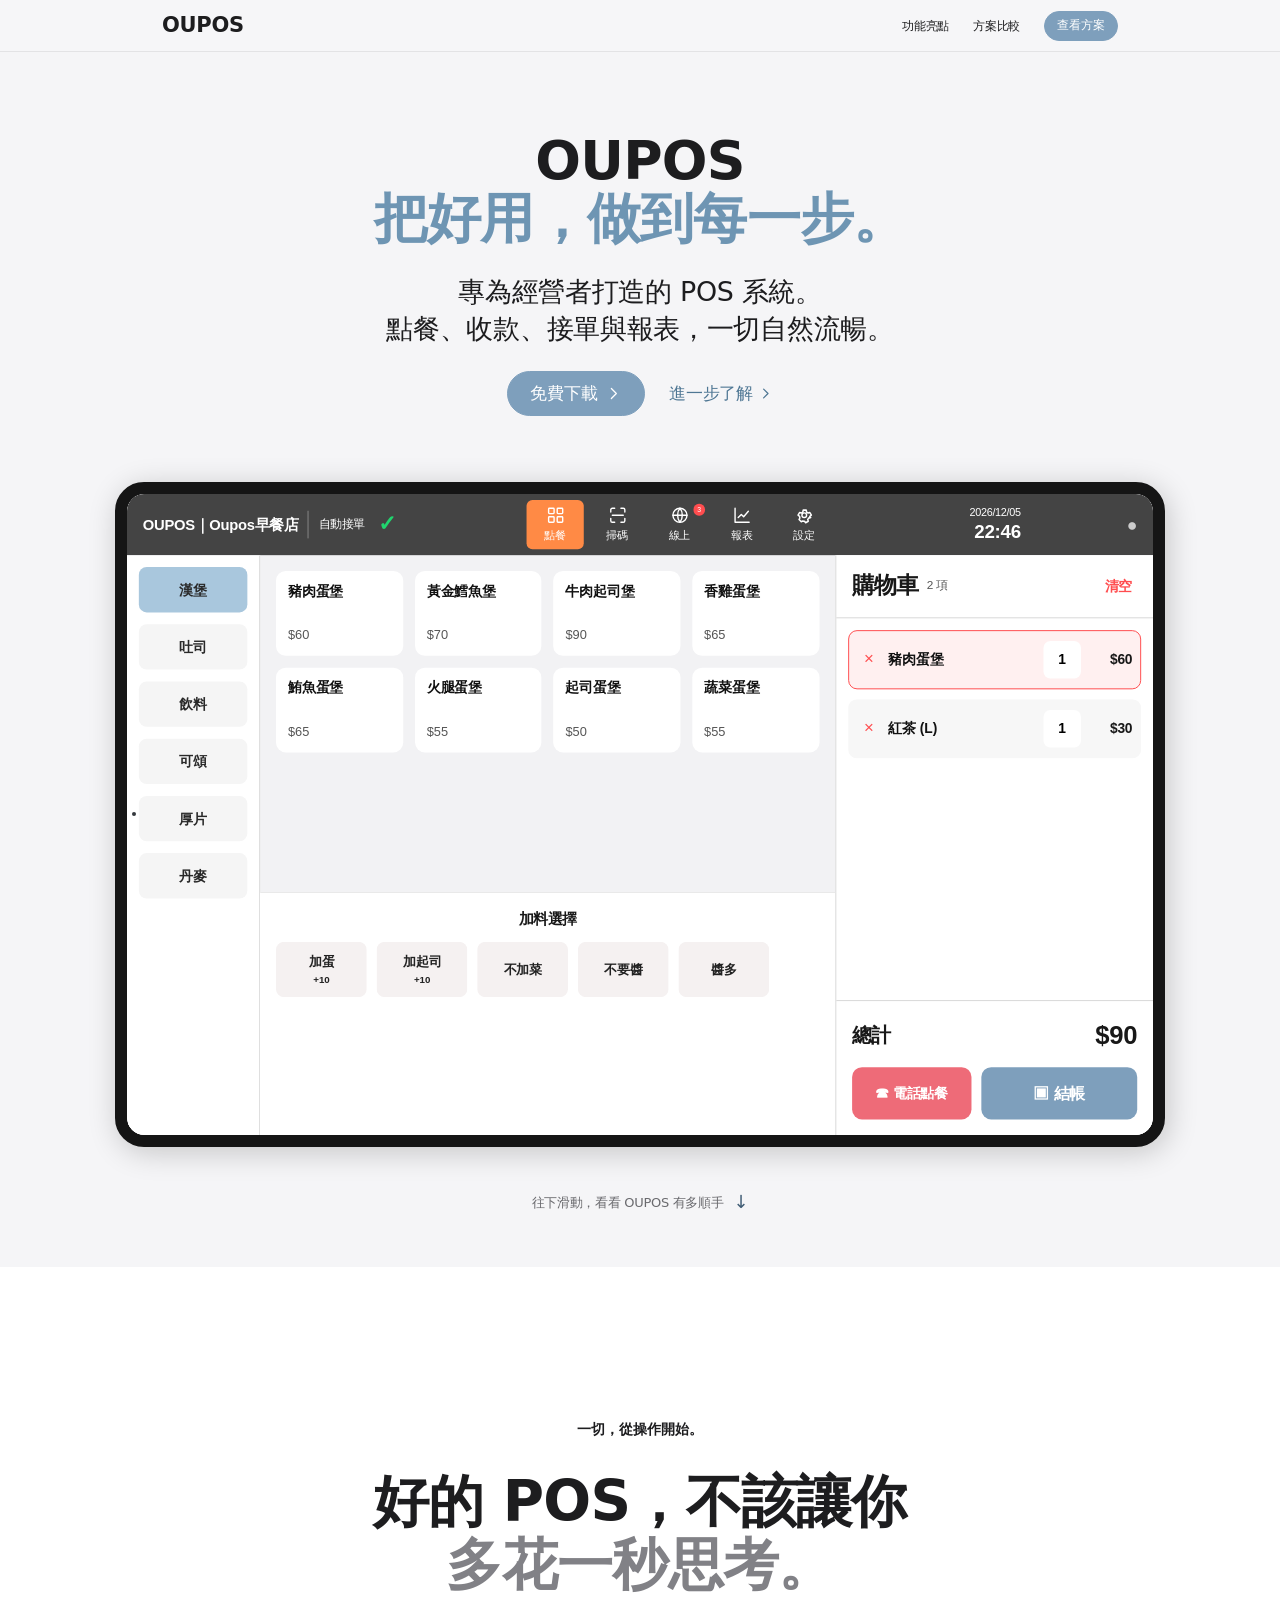
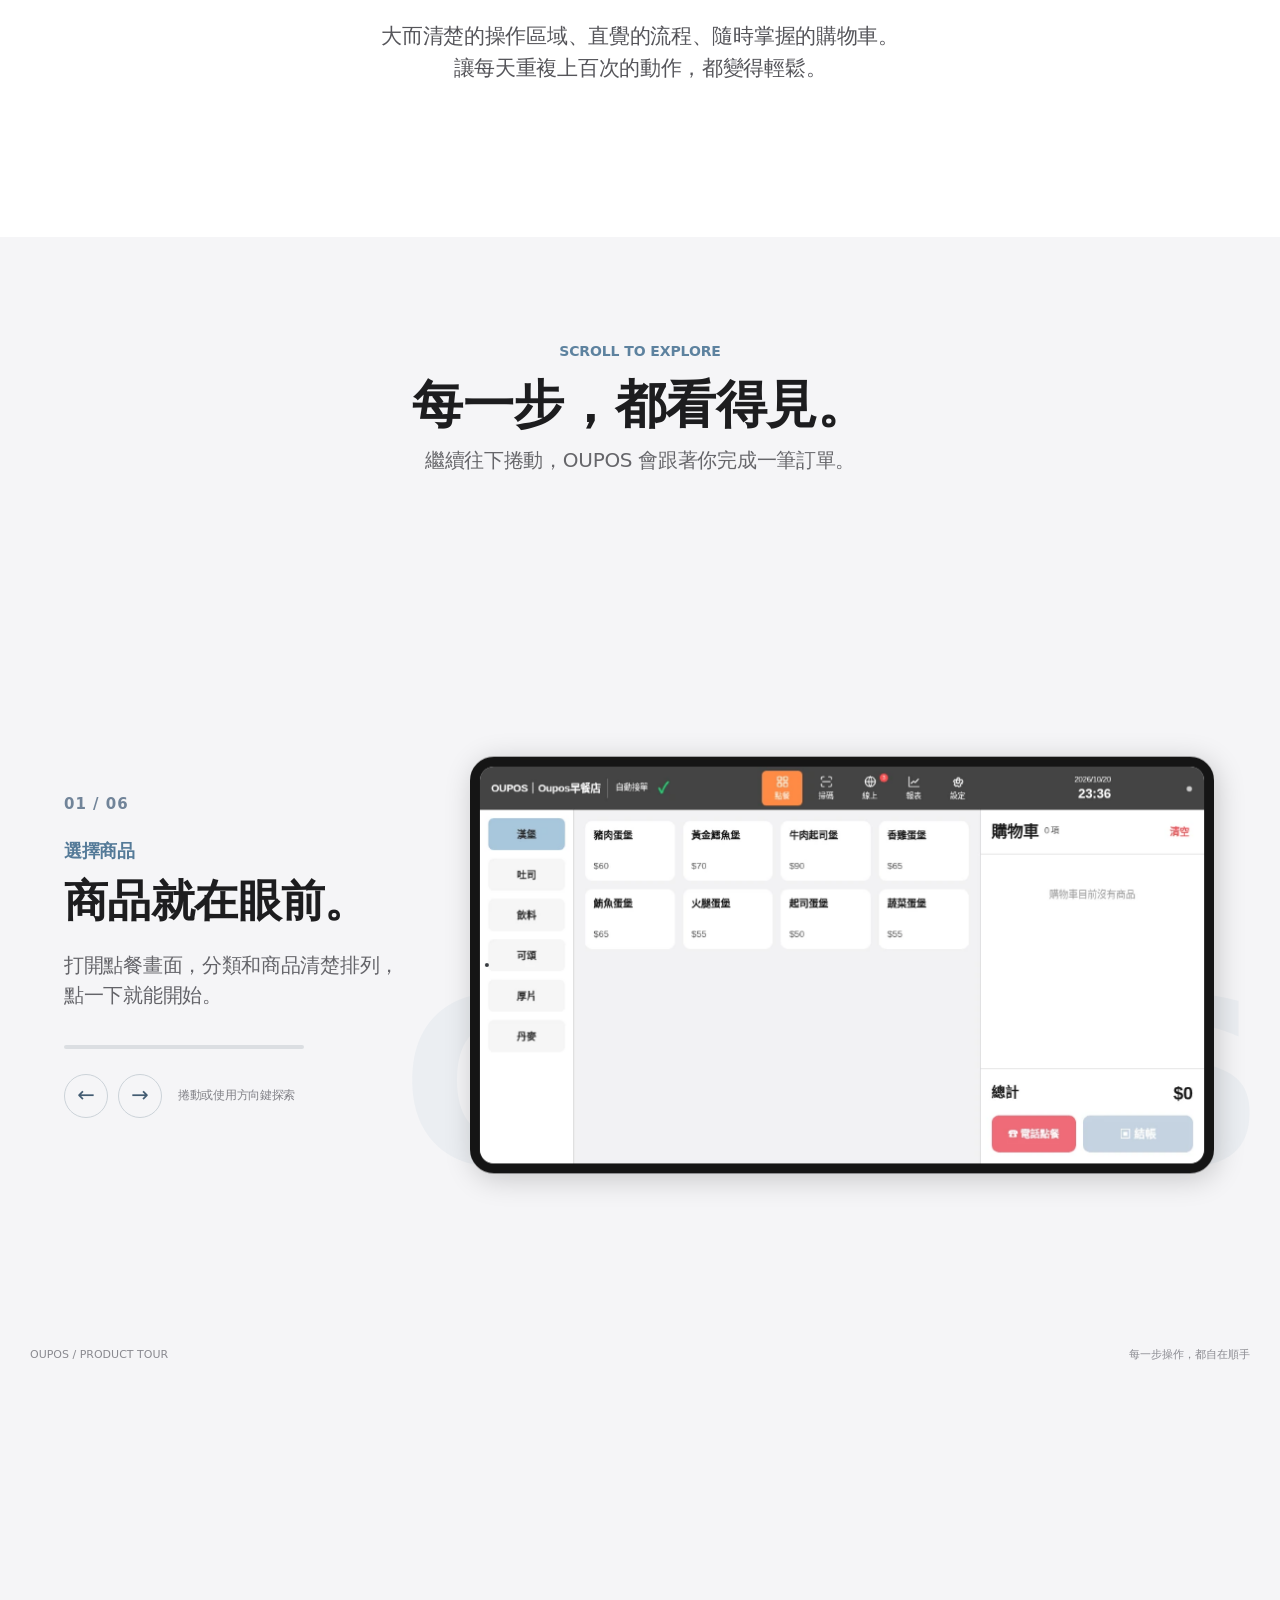
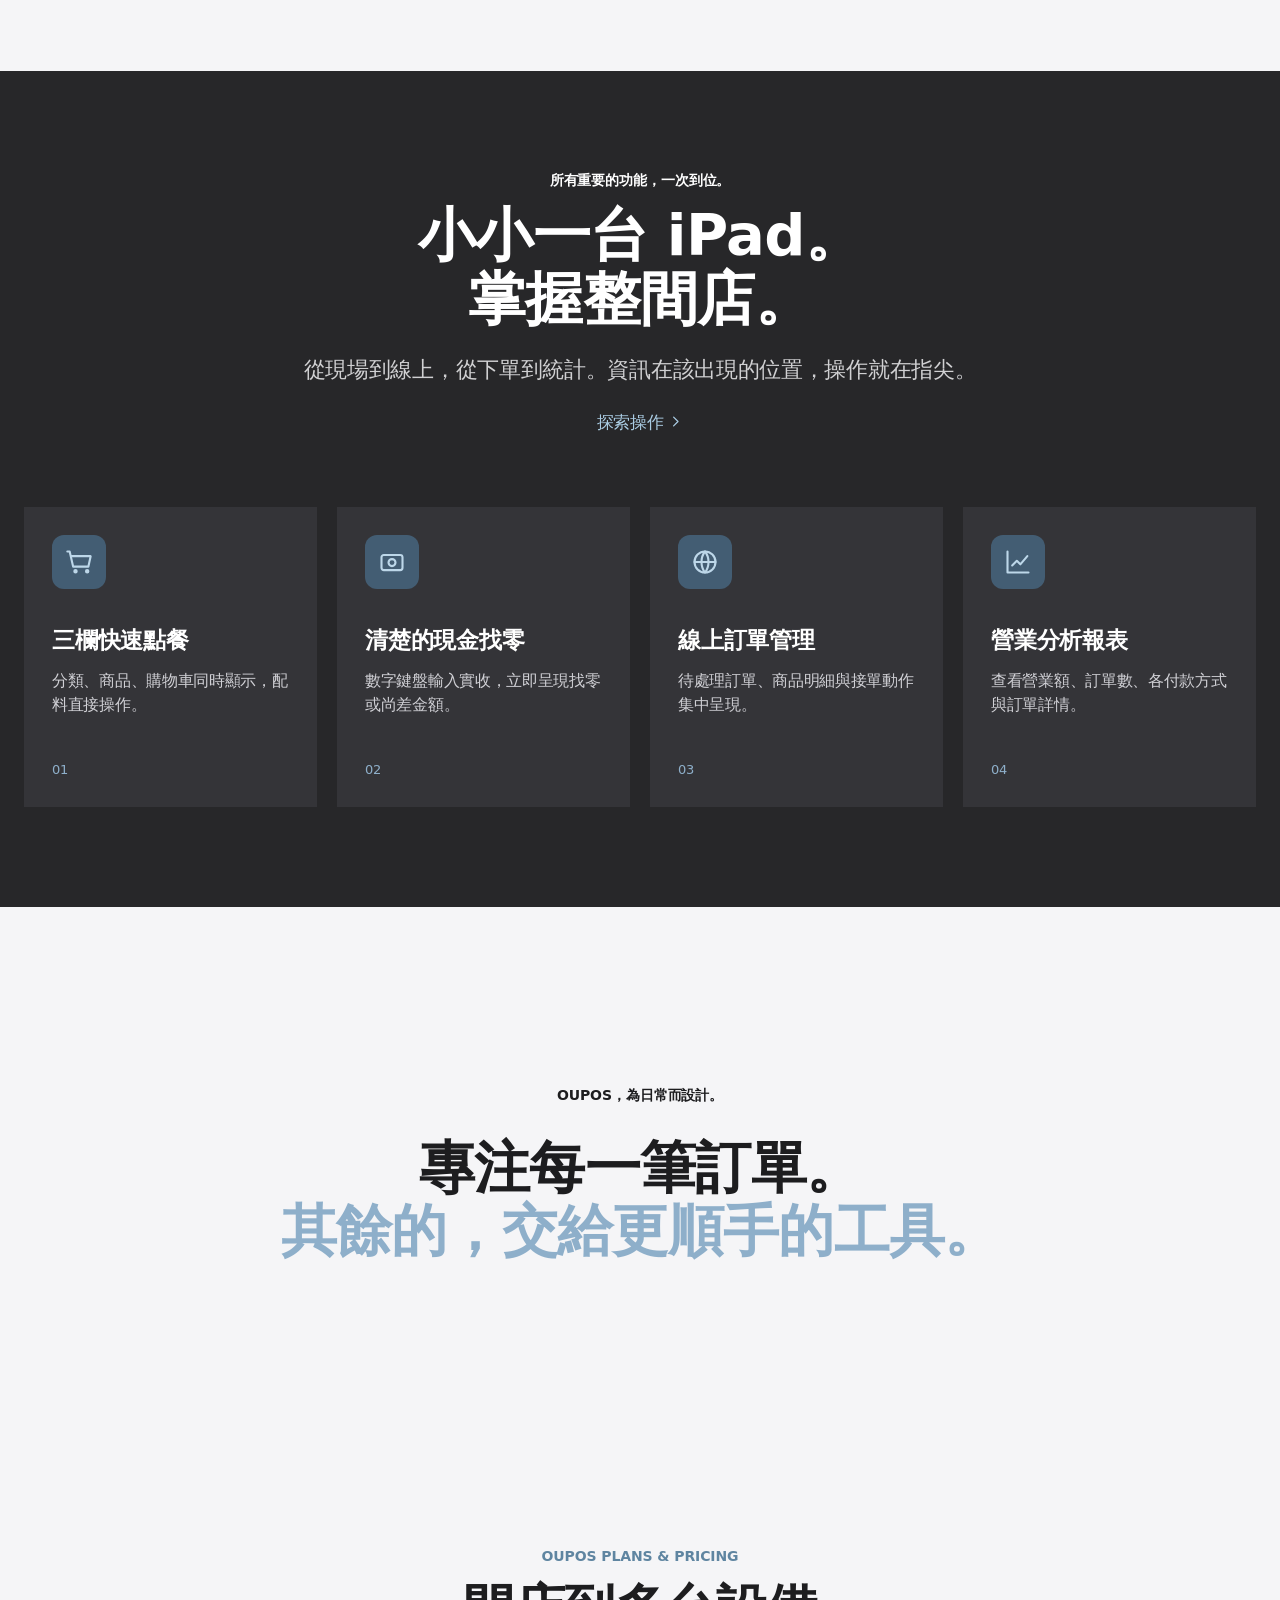
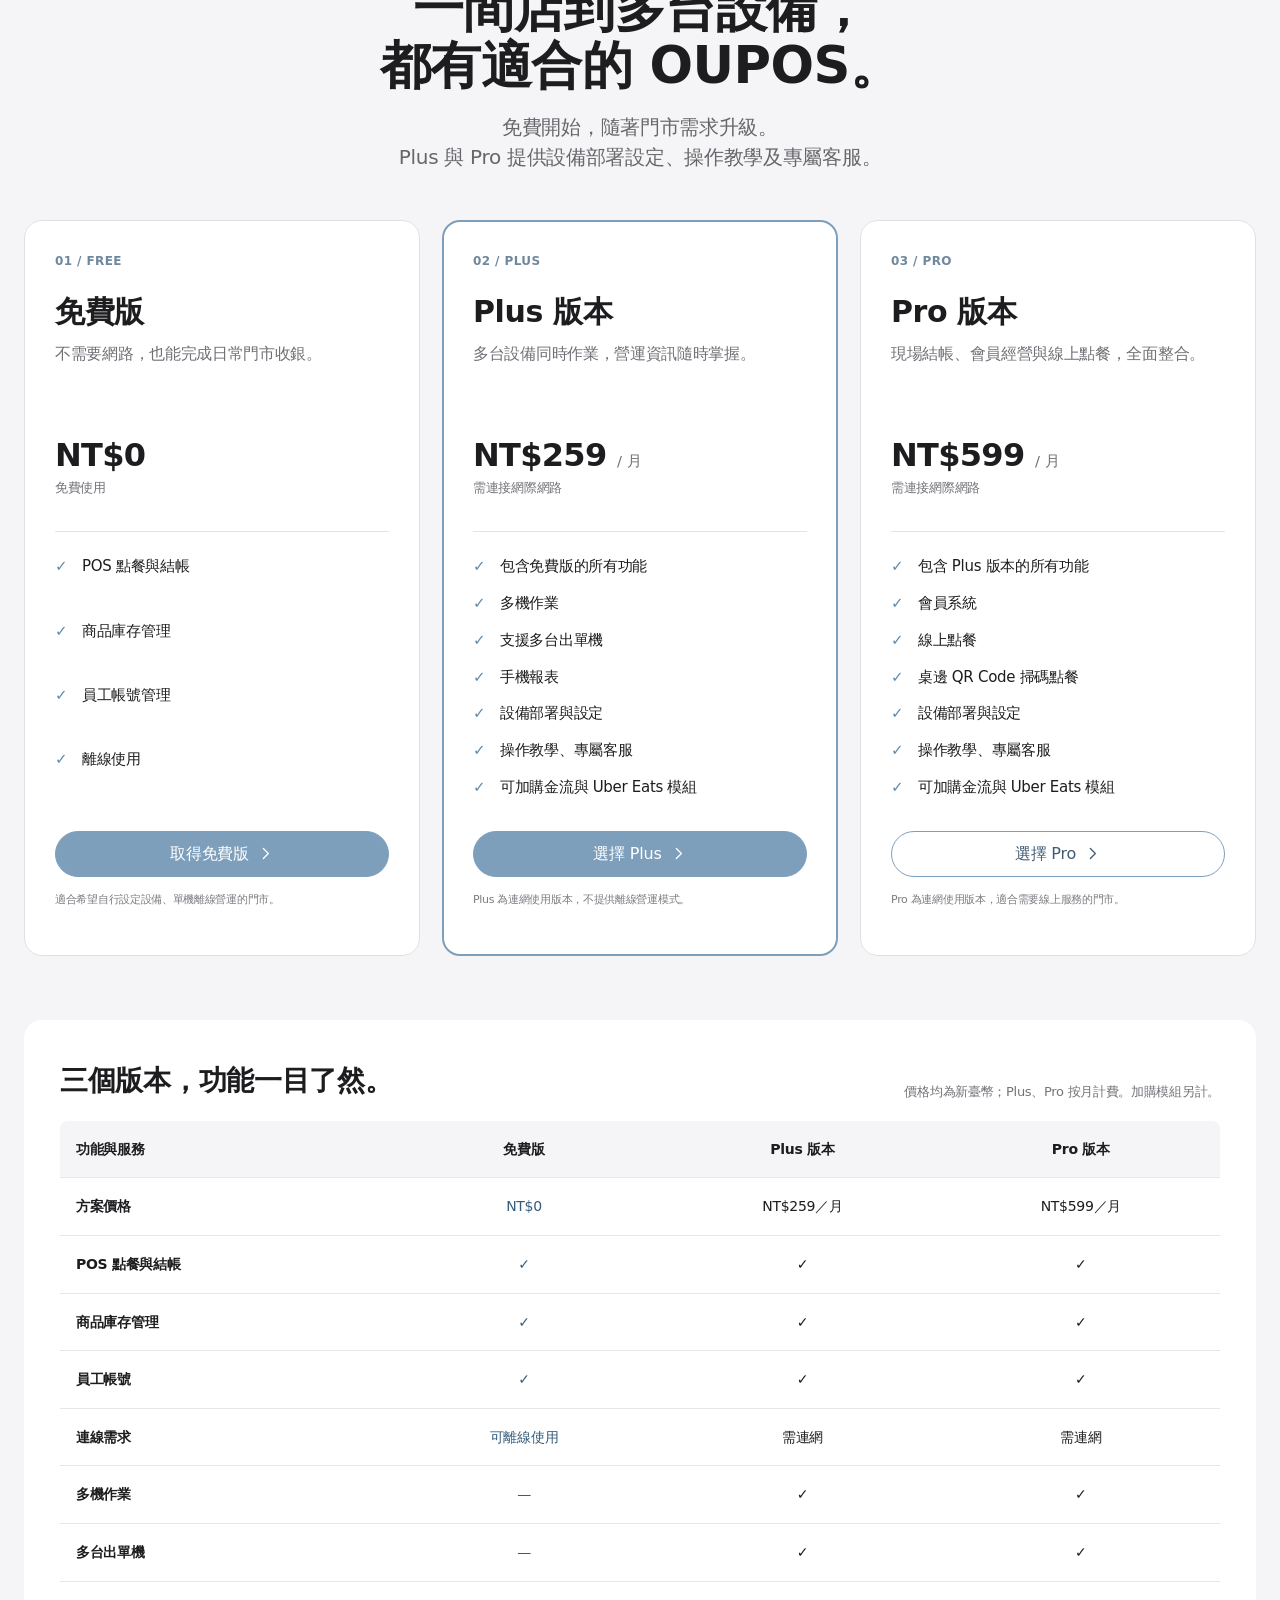
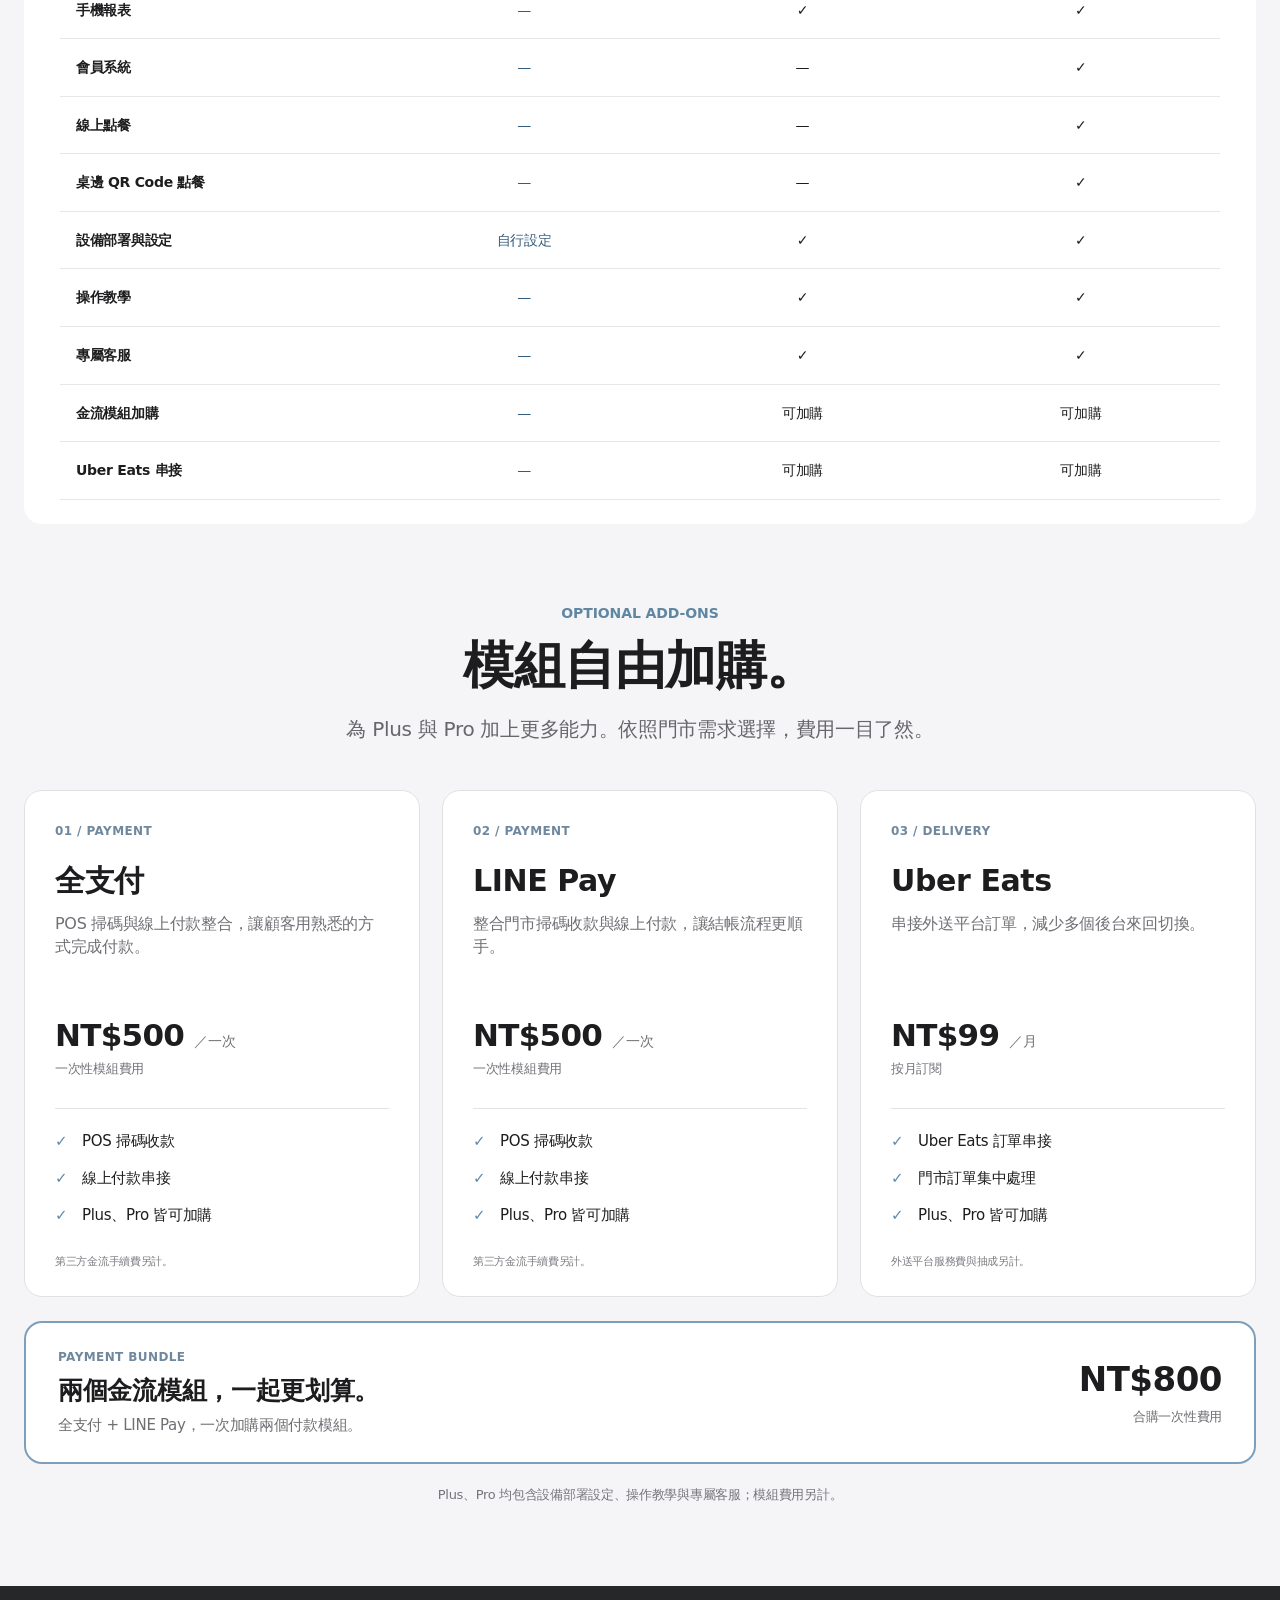
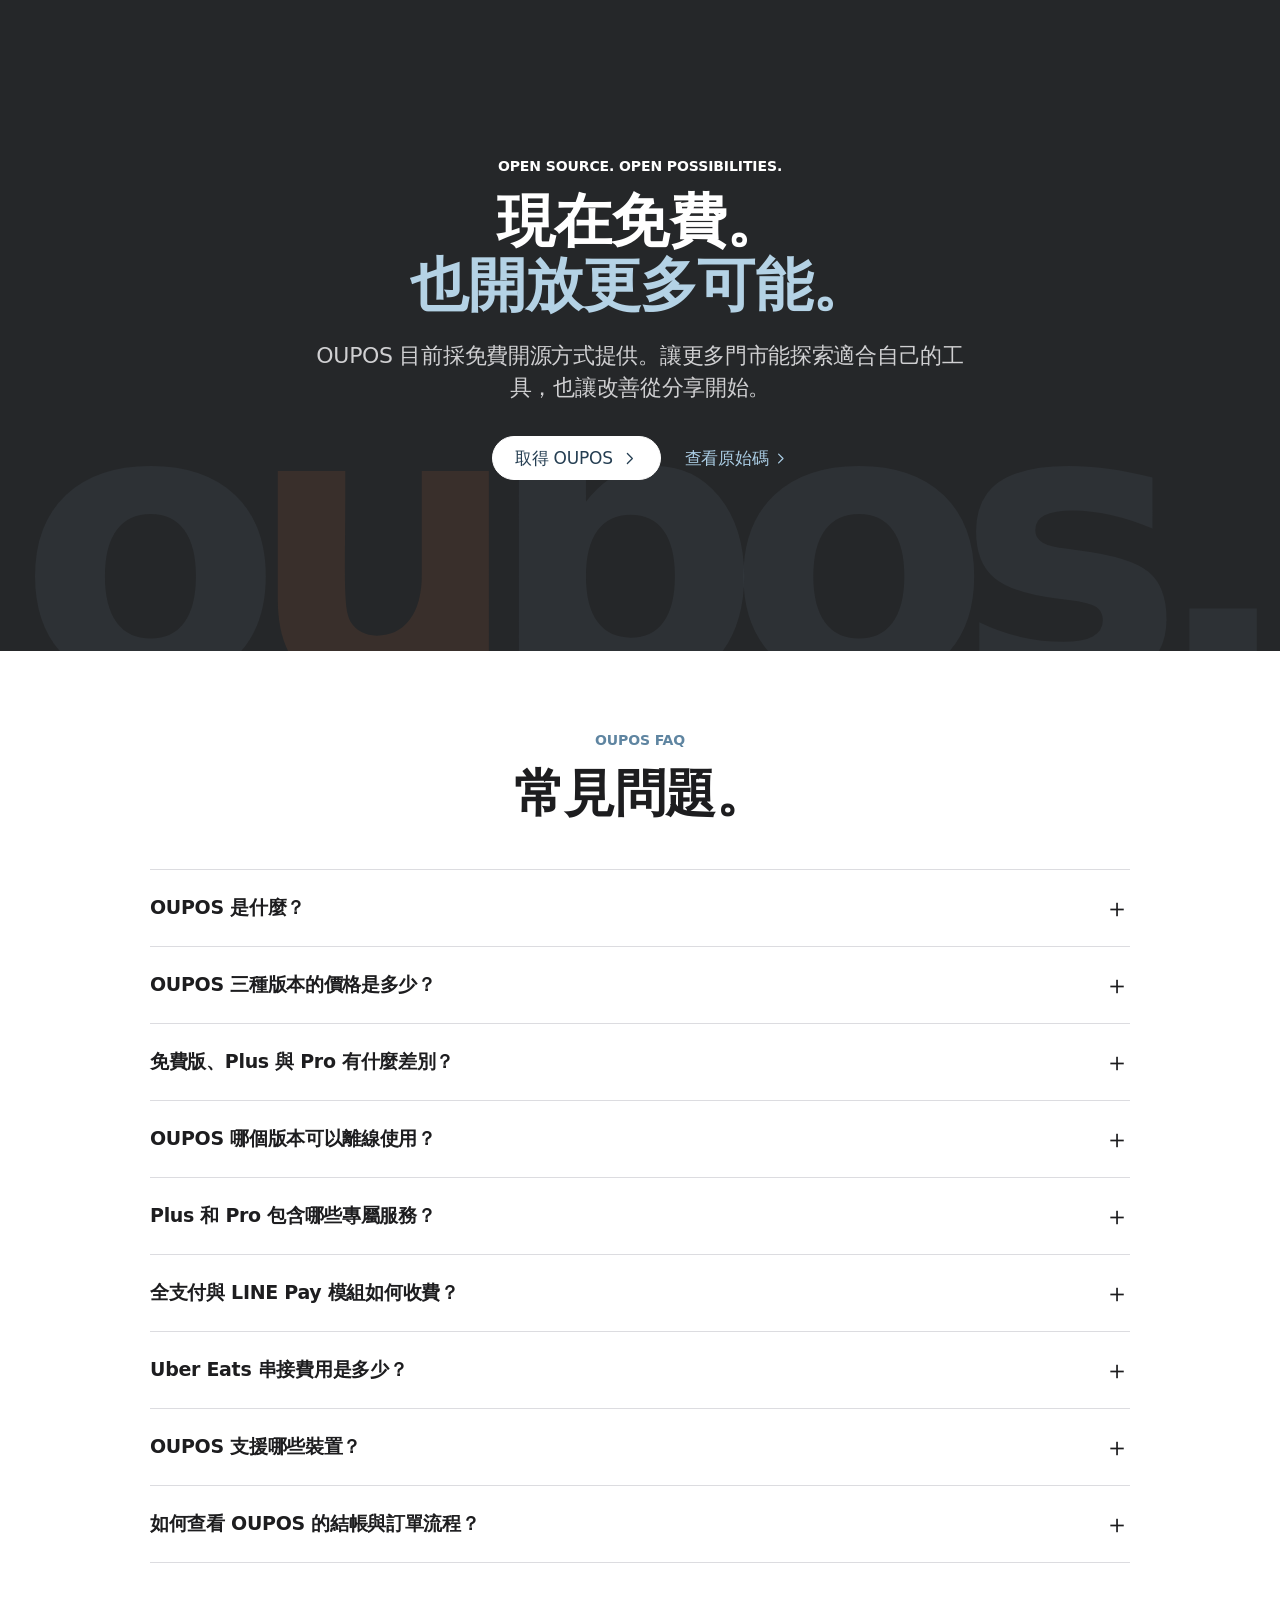
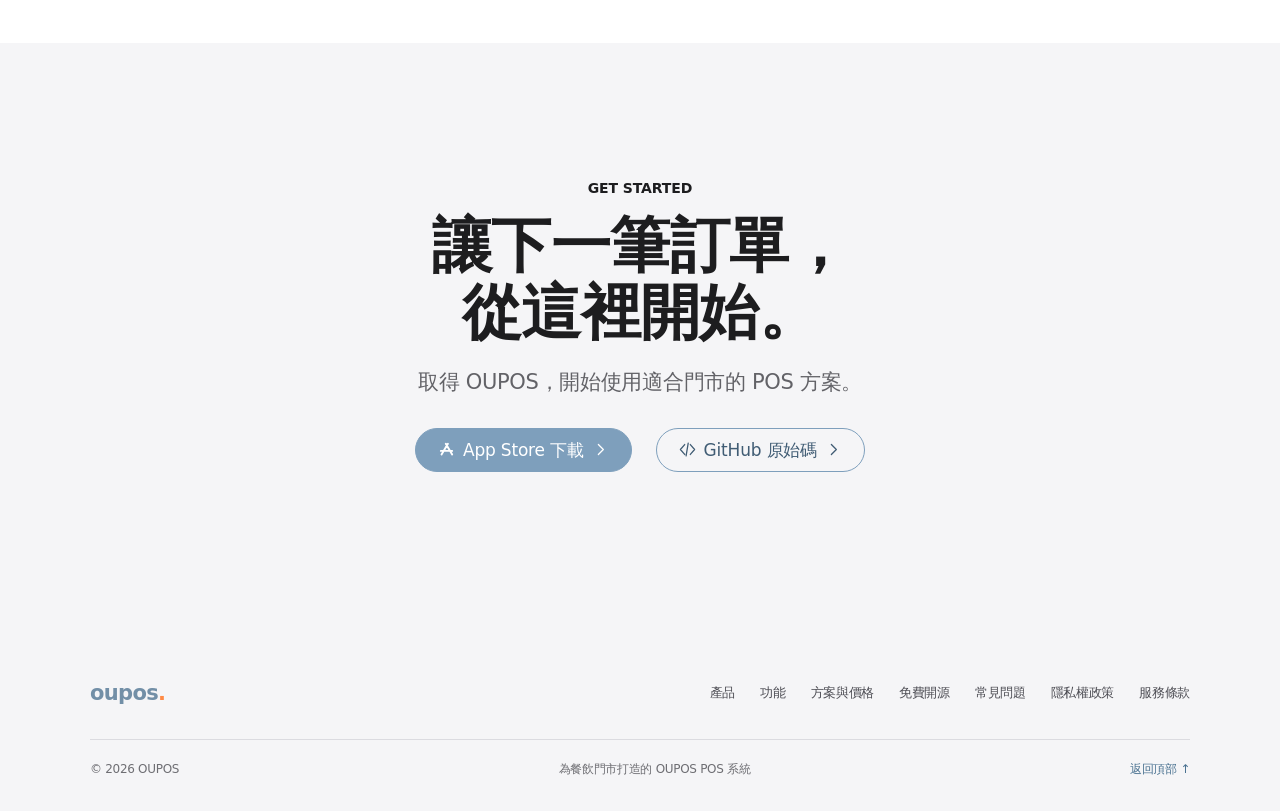
==== index.html @ b185c9e6 "Add files via upload" ====
<!doctype html>
<html lang="zh-Hant">
<head>
  <meta charset="utf-8">
  <meta name="viewport" content="width=device-width, initial-scale=1">
  <meta name="theme-color" content="#f5f5f7">
  <meta name="description" content="OUPOS 餐飲 POS 系統：免費版 NT$0，支援 POS 結帳、庫存管理、員工帳號及離線使用；Plus NT$259／月，Pro NT$599／月。提供多機作業、手機報表、會員與線上點餐，並可加購金流和 Uber Eats 串接。">
  <meta name="robots" content="index,follow,max-image-preview:large,max-snippet:-1,max-video-preview:-1">
  <meta name="googlebot" content="index,follow,max-image-preview:large">
  <meta name="author" content="OUPOS">
  <meta name="application-name" content="OUPOS">
  <link rel="canonical" href="https://oupos.app/">
  <link rel="alternate" hreflang="zh-Hant-TW" href="https://oupos.app/">
  <meta property="og:type" content="website">
  <meta property="og:site_name" content="OUPOS">
  <meta property="og:locale" content="zh_TW">
  <meta property="og:title" content="OUPOS｜POS系統">
  <meta property="og:description" content="OUPOS 餐飲 POS 系統：免費版 NT$0，支援 POS 結帳、庫存管理、員工帳號及離線使用；Plus NT$259／月，Pro NT$599／月。提供多機作業、手機報表、會員與線上點餐，並可加購金流和 Uber Eats 串接。">
  <meta property="og:url" content="https://oupos.app/">
  <meta property="og:image" content="https://oupos.app/assets/og-oupos.png">
  <meta property="og:image:width" content="1200">
  <meta property="og:image:height" content="630">
  <meta property="og:image:alt" content="OUPOS POS 系統介面與免費版、Plus、Pro 三種方案">
  <meta name="twitter:card" content="summary_large_image">
  <meta name="twitter:title" content="OUPOS｜POS系統">
  <meta name="twitter:description" content="OUPOS 餐飲 POS 系統：免費版 NT$0，支援 POS 結帳、庫存管理、員工帳號及離線使用；Plus NT$259／月，Pro NT$599／月。提供多機作業、手機報表、會員與線上點餐，並可加購金流和 Uber Eats 串接。">
  <meta name="twitter:image" content="https://oupos.app/assets/og-oupos.png">

  <title>OUPOS｜POS系統</title>
  <link rel="icon" href="assets/favicon.svg" type="image/svg+xml">
  <link rel="stylesheet" href="styles.css?v=20261021b">
  <link rel="stylesheet" href="pos-demo.css?v=20261021b">
  <script type="application/ld+json">{"@context":"https://schema.org","@graph":[{"@type":"Organization","@id":"https://oupos.app/#organization","name":"OUPOS","url":"https://oupos.app/","logo":"https://oupos.app/assets/favicon.svg"},{"@type":"WebSite","@id":"https://oupos.app/#website","name":"OUPOS","url":"https://oupos.app/","inLanguage":"zh-Hant-TW","publisher":{"@id":"https://oupos.app/#organization"}},{"@type":"SoftwareApplication","@id":"https://oupos.app/#software","name":"OUPOS","alternateName":"OUPOS POS","description":"OUPOS 餐飲 POS 系統：免費版 NT$0，支援 POS 結帳、庫存管理、員工帳號及離線使用；Plus NT$259／月，Pro NT$599／月。提供多機作業、手機報表、會員與線上點餐，並可加購金流和 Uber Eats 串接。","url":"https://oupos.app/","image":"https://oupos.app/assets/og-oupos.png","applicationCategory":"BusinessApplication","operatingSystem":"iPadOS","inLanguage":"zh-Hant-TW","publisher":{"@id":"https://oupos.app/#organization"},"offers":{"@type":"Offer","name":"OUPOS 免費版","price":"0","priceCurrency":"TWD","url":"https://oupos.app/#pricing"}},{"@type":"OfferCatalog","@id":"https://oupos.app/#plans","name":"OUPOS POS 版本與價格","url":"https://oupos.app/#pricing","itemListElement":[{"@type":"Offer","name":"OUPOS 免費版","price":"0","priceCurrency":"TWD","url":"https://oupos.app/#plan-free","description":"POS 結帳、庫存管理、員工帳號、離線使用"},{"@type":"Offer","name":"OUPOS Plus","price":"259","priceCurrency":"TWD","url":"https://oupos.app/#plan-plus","priceSpecification":{"@type":"UnitPriceSpecification","price":"259","priceCurrency":"TWD","billingDuration":"P1M"},"description":"免費版基本功能（需連網）、多機作業、多台出單機、手機報表、設備部署設定、操作教學、專屬客服"},{"@type":"Offer","name":"OUPOS Pro","price":"599","priceCurrency":"TWD","url":"https://oupos.app/#plan-pro","priceSpecification":{"@type":"UnitPriceSpecification","price":"599","priceCurrency":"TWD","billingDuration":"P1M"},"description":"Plus 全部功能、會員系統、線上點餐、桌邊 QR Code 點餐、設備部署設定、操作教學及專屬客服"}]},{"@type":"OfferCatalog","@id":"https://oupos.app/#addons","name":"OUPOS Plus 與 Pro 可加購模組","url":"https://oupos.app/#addons","itemListElement":[{"@type":"Offer","name":"全支付金流整合模組","description":"POS 掃碼與線上付款；一次性加購","price":"500","priceCurrency":"TWD","url":"https://oupos.app/#addon-payments"},{"@type":"Offer","name":"LINE Pay 金流整合模組","description":"POS 掃碼與線上付款；一次性加購","price":"500","priceCurrency":"TWD","url":"https://oupos.app/#addon-payments"},{"@type":"Offer","name":"全支付與 LINE Pay 金流模組組合","description":"兩個金流模組合購一次性收費","price":"800","priceCurrency":"TWD","url":"https://oupos.app/#addon-payments"},{"@type":"Offer","name":"Uber Eats 串接模組","description":"Plus 與 Pro 可加購，每月收費","price":"99","priceCurrency":"TWD","priceSpecification":{"@type":"UnitPriceSpecification","price":"99","priceCurrency":"TWD","billingDuration":"P1M"},"url":"https://oupos.app/#addon-ubereats"}]},{"@type":"FAQPage","@id":"https://oupos.app/#faq-schema","mainEntity":[{"@type":"Question","name":"OUPOS 是什麼？","acceptedAnswer":{"@type":"Answer","text":"OUPOS 是為餐飲門市打造的 POS 系統。免費版提供 POS 點餐結帳、庫存管理、員工帳號和離線使用；Plus 和 Pro 則提供多機作業與進階營運功能。"}},{"@type":"Question","name":"OUPOS 三種版本的價格是多少？","acceptedAnswer":{"@type":"Answer","text":"免費版 NT$0；Plus 版本 NT$259／月；Pro 版本 NT$599／月。金流和 Uber Eats 串接模組可於 Plus、Pro 加購。"}},{"@type":"Question","name":"免費版、Plus 與 Pro 有什麼差別？","acceptedAnswer":{"@type":"Answer","text":"免費版包含 POS 結帳、庫存管理、員工帳號與離線使用。Plus 包含免費版所有基本功能，改為需連網使用，並增加多機作業、多台出單機、手機報表、設備部署設定、操作教學及專屬客服。Pro 包含 Plus 全部功能，再增加會員系統、線上點餐與桌邊 QR Code 點餐。"}},{"@type":"Question","name":"OUPOS 哪個版本可以離線使用？","acceptedAnswer":{"@type":"Answer","text":"免費版可以離線使用。Plus 與 Pro 均需連接網際網路使用，雖包含免費版的基本功能，但不提供免費版的離線使用模式。"}},{"@type":"Question","name":"Plus 和 Pro 包含哪些專屬服務？","acceptedAnswer":{"@type":"Answer","text":"Plus 與 Pro 均包含設備部署與設定、操作教學以及專屬客服。"}},{"@type":"Question","name":"全支付與 LINE Pay 模組如何收費？","acceptedAnswer":{"@type":"Answer","text":"Plus、Pro 可加購全支付或 LINE Pay 金流模組，支援 POS 掃碼與線上付款整合。單個模組 NT$500（一次性），兩個模組合購 NT$800（一次性）。第三方金流服務費另計。"}},{"@type":"Question","name":"Uber Eats 串接費用是多少？","acceptedAnswer":{"@type":"Answer","text":"Plus、Pro 可加購 Uber Eats 串接模組，每月 NT$99；此為 OUPOS 模組費用，不包含 Uber Eats 平台本身的服務費。"}},{"@type":"Question","name":"OUPOS 支援哪些裝置？","acceptedAnswer":{"@type":"Answer","text":"OUPOS 的主要 POS 操作介面以 iPad 橫向使用為設計核心。Plus、Pro 可多機作業並支援多台出單機，也可使用手機報表。"}},{"@type":"Question","name":"如何查看 OUPOS 的結帳與訂單流程？","acceptedAnswer":{"@type":"Answer","text":"首頁的「每一步，都看得見」展示區，依序呈現商品選擇、加入購物車、調整配料、現金結帳、線上訂單與營運報表。"}}]}]}</script>
  <script src="app.js?v=20261021b" defer></script>
</head>
<body>
<svg xmlns="http://www.w3.org/2000/svg" class="icon-sprite" aria-hidden="true">
  <symbol id="i-arrow" viewBox="0 0 24 24"><path d="M5 12h14m-6-6 6 6-6 6"/></symbol>
  <symbol id="i-arrow-up" viewBox="0 0 24 24"><path d="M7 17 17 7M8 7h9v9"/></symbol>
  <symbol id="i-chevron" viewBox="0 0 24 24"><path d="m9 5 7 7-7 7"/></symbol>
  <symbol id="i-check" viewBox="0 0 24 24"><path d="m4 12 5 5L20 6"/></symbol>
  <symbol id="i-plus" viewBox="0 0 24 24"><path d="M12 5v14M5 12h14"/></symbol>
  <symbol id="i-x" viewBox="0 0 24 24"><path d="m5 5 14 14M19 5 5 19"/></symbol>
  <symbol id="i-menu" viewBox="0 0 24 24"><path d="M4 6h16M4 12h16M4 18h16"/></symbol>
  <symbol id="i-appstore" viewBox="0 0 24 24"><path d="m11 4 9 15M14 4 5 19m-1-5h16" stroke-width="2.7"/></symbol>
  <symbol id="i-cart" viewBox="0 0 24 24"><circle cx="9" cy="20" r="1"/><circle cx="19" cy="20" r="1"/><path d="M2 3h2l3 13h13l2-9H5"/></symbol>
  <symbol id="i-grid" viewBox="0 0 24 24"><rect x="3" y="3" width="7" height="7" rx="1"/><rect x="14" y="3" width="7" height="7" rx="1"/><rect x="3" y="14" width="7" height="7" rx="1"/><rect x="14" y="14" width="7" height="7" rx="1"/></symbol>
  <symbol id="i-scan" viewBox="0 0 24 24"><path d="M8 3H5a2 2 0 0 0-2 2v3m13-5h3a2 2 0 0 1 2 2v3M3 16v3a2 2 0 0 0 2 2h3m13-5v3a2 2 0 0 1-2 2h-3M5 12h14"/></symbol>
  <symbol id="i-globe" viewBox="0 0 24 24"><circle cx="12" cy="12" r="9"/><path d="M3 12h18M12 3c-4 5-4 13 0 18m0-18c4 5 4 13 0 18"/></symbol>
  <symbol id="i-chart" viewBox="0 0 24 24"><path d="M3 3v18h18M7 15l4-4 3 3 6-7"/></symbol>
  <symbol id="i-settings" viewBox="0 0 24 24"><circle cx="12" cy="12" r="3"/><path d="M19.2 15.3a8 8 0 0 0 .4-2l1.8-1.3-1.8-3.1-2.1.6a8 8 0 0 0-1.7-1L15.3 6h-3.6l-.5 2.5a8 8 0 0 0-1.7 1l-2.1-.6L5.6 12l1.8 1.3a8 8 0 0 0 .4 2l-1 1.9 2.6 2.6 1.9-1a8 8 0 0 0 2 .4l1.3 1.8 3.1-1.8-.6-2.1a8 8 0 0 0 1-1.7l2.5-.5z" transform="translate(-2 -1) scale(1.08)"/></symbol>
  <symbol id="i-code" viewBox="0 0 24 24"><path d="m8 5-6 7 6 7m8-14 6 7-6 7m-3-16-3 18"/></symbol>
  <symbol id="i-coins" viewBox="0 0 24 24"><rect x="3" y="6" width="18" height="13" rx="2"/><circle cx="12" cy="12.5" r="3"/></symbol>
  <symbol id="i-clock" viewBox="0 0 24 24"><circle cx="12" cy="12" r="9"/><path d="M12 7v5l4 2"/></symbol>
  <symbol id="i-spark" viewBox="0 0 24 24"><path d="m12 2 2.3 7.7L22 12l-7.7 2.3L12 22l-2.3-7.7L2 12l7.7-2.3z"/></symbol>
</svg>
<a class="skip-link" href="#main">跳至主要內容</a>
<div class="product-nav" id="top"><div class="product-nav-inner"><a class="product-nav-name" href="#top">OUPOS</a><div class="product-nav-right"><a href="#cinema" class="product-nav-link">功能亮點</a><a href="#pricing" class="product-nav-link">方案比較</a><a href="#download" class="pill pill-small">查看方案</a></div></div></div>
<main id="main">
  <section class="hero section-tile" id="overview" aria-labelledby="hero-title">
    <div class="hero-intro reveal"><h1 id="hero-title">OUPOS<br><span>把好用，做到每一步。</span></h1><p>專為經營者打造的 POS 系統。<br>點餐、收款、接單與報表，一切自然流暢。</p><div class="cta-row"><a class="pill" href="#download">免費下載 <svg class="icon"><use href="#i-chevron"></use></svg></a><a class="text-link" href="#cinema">進一步了解 <svg class="icon"><use href="#i-chevron"></use></svg></a></div></div>
    <div class="hero-product reveal" aria-label="OUPOS iPad POS 展示畫面"><div class="tablet-device hero-tablet"><div class="tablet-camera" aria-hidden="true"></div><div class="hero-app-crop"><div id="hero-pos" class="pos-app"></div></div></div></div>
    <a href="#cinema" class="scroll-indicator">往下滑動，看看 OUPOS 有多順手 <span aria-hidden="true">↓</span></a>
  </section>
  <section class="intro-band section-tile" aria-labelledby="intro-title"><p class="eyebrow reveal">一切，從操作開始。</p><h2 id="intro-title" class="reveal">好的 POS，不該讓你<br><span>多花一秒思考。</span></h2><p class="reveal">大而清楚的操作區域、直覺的流程、隨時掌握的購物車。<br>讓每天重複上百次的動作，都變得輕鬆。</p></section>
  <section id="cinema" class="cinema-section" aria-labelledby="cinema-title">
    <div class="cinema-heading"><p class="eyebrow">SCROLL TO EXPLORE</p><h2 id="cinema-title">每一步，都看得見。</h2><p>繼續往下捲動，OUPOS 會跟著你完成一筆訂單。</p></div>
    <div id="story-track" class="story-track" data-scene="0">
      <div class="story-sticky">
        <div class="story-inner">
          <div class="story-copy" aria-live="polite" aria-atomic="true">
            <span class="story-index"><span id="story-number">01</span> / 06</span>
            <div class="story-wording" id="story-wording"><p class="story-kicker" id="story-kicker">快速點餐</p><h3 id="story-title">點一下，<br>就加入購物車。</h3><p id="story-description">商品分類與購物車同時呈現。不必在頁面間來回跳轉。</p></div>
            <div class="story-meter" role="progressbar" aria-label="操作展示進度" aria-valuemin="1" aria-valuemax="6" aria-valuenow="1" id="story-progressbar"><span id="story-progress-fill"></span></div>
            <div class="story-controls"><button type="button" id="story-prev" aria-label="上一個操作步驟"><span>←</span></button><button type="button" id="story-next" aria-label="下一個操作步驟"><span>→</span></button><small>捲動或使用方向鍵探索</small></div>
          </div>
          <div class="story-product"><div class="tablet-device story-tablet"><div class="tablet-camera" aria-hidden="true"></div><div class="story-screen-slot" id="story-screen" role="img" aria-label="OUPOS POS 商品分類與商品網格"><img class="story-frame is-current" data-scene="0" src="assets/tour-01.webp?v=20261021b" width="1040" height="570" alt="" aria-hidden="true" decoding="async" loading="eager"><img class="story-frame" data-scene="1" src="assets/tour-02.webp?v=20261021b" width="1040" height="570" alt="" aria-hidden="true" decoding="async" loading="eager"><img class="story-frame" data-scene="2" src="assets/tour-03.webp?v=20261021b" width="1040" height="570" alt="" aria-hidden="true" decoding="async" loading="eager"><img class="story-frame" data-scene="3" src="assets/tour-04.webp?v=20261021b" width="1040" height="570" alt="" aria-hidden="true" decoding="async" loading="eager"><img class="story-frame" data-scene="4" src="assets/tour-05.webp?v=20261021b" width="1040" height="570" alt="" aria-hidden="true" decoding="async" loading="eager"><img class="story-frame" data-scene="5" src="assets/tour-06.webp?v=20261021b" width="1040" height="570" alt="" aria-hidden="true" decoding="async" loading="eager"></div></div><div class="story-background-word" aria-hidden="true">OUPOS</div></div>
        </div>
        <div class="story-bottom"><span>OUPOS / PRODUCT TOUR</span><span>每一步操作，都自在順手</span></div>
      </div>
    </div>
  </section>
  <section class="wide-tile tile-dark feature-focus" id="features" aria-labelledby="features-title"><div class="focus-copy reveal"><p class="eyebrow">所有重要的功能，一次到位。</p><h2 id="features-title">小小一台 iPad。<br>掌握整間店。</h2><p>從現場到線上，從下單到統計。資訊在該出現的位置，操作就在指尖。</p><a class="text-link on-dark" href="#cinema">探索操作 <svg class="icon"><use href="#i-chevron"></use></svg></a></div><div class="feature-grid"><article class="feature-card reveal"><span class="feature-icon"><svg class="icon"><use href="#i-cart"></use></svg></span><h3>三欄快速點餐</h3><p>分類、商品、購物車同時顯示，配料直接操作。</p><span class="feature-no">01</span></article><article class="feature-card reveal"><span class="feature-icon"><svg class="icon"><use href="#i-coins"></use></svg></span><h3>清楚的現金找零</h3><p>數字鍵盤輸入實收，立即呈現找零或尚差金額。</p><span class="feature-no">02</span></article><article class="feature-card reveal"><span class="feature-icon"><svg class="icon"><use href="#i-globe"></use></svg></span><h3>線上訂單管理</h3><p>待處理訂單、商品明細與接單動作集中呈現。</p><span class="feature-no">03</span></article><article class="feature-card reveal"><span class="feature-icon"><svg class="icon"><use href="#i-chart"></use></svg></span><h3>營業分析報表</h3><p>查看營業額、訂單數、各付款方式與訂單詳情。</p><span class="feature-no">04</span></article></div></section>
  <section class="statement section-tile"><p class="eyebrow reveal">OUPOS，為日常而設計。</p><h2 class="reveal">專注每一筆訂單。<br><span>其餘的，交給更順手的工具。</span></h2></section>
  <section class="pricing-section section-tile" id="pricing" aria-labelledby="pricing-title">
    <div class="section-head reveal"><p class="eyebrow">OUPOS PLANS &amp; PRICING</p><h2 id="pricing-title">一間店到多台設備，<br>都有適合的 OUPOS。</h2><p>免費開始，隨著門市需求升級。<br>Plus 與 Pro 提供設備部署設定、操作教學及專屬客服。</p></div>
    <div class="pricing-grid">
      <article class="plan-card reveal" id="plan-free" aria-labelledby="plan-free-title">
        <div class="plan-top"><span class="plan-kicker">01 / FREE</span><h3 id="plan-free-title">免費版</h3><p>不需要網路，也能完成日常門市收銀。</p></div>
        <div class="plan-price"><strong>NT$0</strong><span>免費使用</span></div><div class="plan-divider"></div>
        <ul><li>POS 點餐與結帳</li><li>商品庫存管理</li><li>員工帳號管理</li><li>離線使用</li></ul>
        <a class="pill plan-cta" href="#download">取得免費版 <svg class="icon"><use href="#i-chevron"></use></svg></a>
        <small>適合希望自行設定設備、單機離線營運的門市。</small>
      </article>
      <article class="plan-card plan-featured reveal" id="plan-plus" aria-labelledby="plan-plus-title">
        <div class="plan-top"><span class="plan-kicker">02 / PLUS</span><h3 id="plan-plus-title">Plus 版本</h3><p>多台設備同時作業，營運資訊隨時掌握。</p></div>
        <div class="plan-price"><strong>NT$259 <span class="price-period">/ 月</span></strong><span>需連接網際網路</span></div><div class="plan-divider"></div>
        <ul><li>包含免費版的所有功能</li><li>多機作業</li><li>支援多台出單機</li><li>手機報表</li><li>設備部署與設定</li><li>操作教學、專屬客服</li><li>可加購金流與 Uber Eats 模組</li></ul>
        <a class="pill plan-cta" href="#download">選擇 Plus <svg class="icon"><use href="#i-chevron"></use></svg></a>
        <small>Plus 為連網使用版本，不提供離線營運模式。</small>
      </article>
      <article class="plan-card reveal" id="plan-pro" aria-labelledby="plan-pro-title">
        <div class="plan-top"><span class="plan-kicker">03 / PRO</span><h3 id="plan-pro-title">Pro 版本</h3><p>現場結帳、會員經營與線上點餐，全面整合。</p></div>
        <div class="plan-price"><strong>NT$599 <span class="price-period">/ 月</span></strong><span>需連接網際網路</span></div><div class="plan-divider"></div>
        <ul><li>包含 Plus 版本的所有功能</li><li>會員系統</li><li>線上點餐</li><li>桌邊 QR Code 掃碼點餐</li><li>設備部署與設定</li><li>操作教學、專屬客服</li><li>可加購金流與 Uber Eats 模組</li></ul>
        <a class="pill pill-outline plan-cta" href="#download">選擇 Pro <svg class="icon"><use href="#i-chevron"></use></svg></a>
        <small>Pro 為連網使用版本，適合需要線上服務的門市。</small>
      </article>
    </div>
    <div class="comparison reveal"><div class="comparison-head"><h3>三個版本，功能一目了然。</h3><p>價格均為新臺幣；Plus、Pro 按月計費。加購模組另計。</p></div>
      <div class="table-scroll"><table class="comparison-table"><thead><tr><th scope="col">功能與服務</th><th scope="col">免費版</th><th scope="col">Plus 版本</th><th scope="col">Pro 版本</th></tr></thead><tbody>
      <tr><th scope="row">方案價格</th><td>NT$0</td><td>NT$259／月</td><td>NT$599／月</td></tr>
      <tr><th scope="row">POS 點餐與結帳</th><td>✓</td><td>✓</td><td>✓</td></tr>
      <tr><th scope="row">商品庫存管理</th><td>✓</td><td>✓</td><td>✓</td></tr>
      <tr><th scope="row">員工帳號</th><td>✓</td><td>✓</td><td>✓</td></tr>
      <tr><th scope="row">連線需求</th><td>可離線使用</td><td>需連網</td><td>需連網</td></tr>
      <tr><th scope="row">多機作業</th><td>—</td><td>✓</td><td>✓</td></tr>
      <tr><th scope="row">多台出單機</th><td>—</td><td>✓</td><td>✓</td></tr>
      <tr><th scope="row">手機報表</th><td>—</td><td>✓</td><td>✓</td></tr>
      <tr><th scope="row">會員系統</th><td>—</td><td>—</td><td>✓</td></tr>
      <tr><th scope="row">線上點餐</th><td>—</td><td>—</td><td>✓</td></tr>
      <tr><th scope="row">桌邊 QR Code 點餐</th><td>—</td><td>—</td><td>✓</td></tr>
      <tr><th scope="row">設備部署與設定</th><td>自行設定</td><td>✓</td><td>✓</td></tr>
      <tr><th scope="row">操作教學</th><td>—</td><td>✓</td><td>✓</td></tr>
      <tr><th scope="row">專屬客服</th><td>—</td><td>✓</td><td>✓</td></tr>
      <tr><th scope="row">金流模組加購</th><td>—</td><td>可加購</td><td>可加購</td></tr>
      <tr><th scope="row">Uber Eats 串接</th><td>—</td><td>可加購</td><td>可加購</td></tr>
      </tbody></table></div></div>
    <div class="addons" id="addons" aria-labelledby="addons-title">
      <div class="section-head reveal addons-heading">
        <p class="eyebrow">OPTIONAL ADD-ONS</p>
        <h3 id="addons-title">模組自由加購。</h3>
        <p>為 Plus 與 Pro 加上更多能力。依照門市需求選擇，費用一目了然。</p>
      </div>
      <div class="addon-grid">
        <article class="plan-card addon-plan reveal" id="addon-pxpay" aria-labelledby="addon-pxpay-title">
          <div class="plan-top"><span class="plan-kicker">01 / PAYMENT</span>
            <h3 id="addon-pxpay-title">全支付</h3>
            <p>POS 掃碼與線上付款整合，讓顧客用熟悉的方式完成付款。</p>
          </div>
          <div class="plan-price"><strong>NT$500 <span class="price-period">／一次</span></strong><span>一次性模組費用</span></div>
          <div class="plan-divider"></div>
          <ul><li>POS 掃碼收款</li><li>線上付款串接</li><li>Plus、Pro 皆可加購</li></ul>
          <small>第三方金流手續費另計。</small>
        </article>
        <article class="plan-card addon-plan reveal" id="addon-linepay" aria-labelledby="addon-linepay-title">
          <div class="plan-top"><span class="plan-kicker">02 / PAYMENT</span>
            <h3 id="addon-linepay-title">LINE Pay</h3>
            <p>整合門市掃碼收款與線上付款，讓結帳流程更順手。</p>
          </div>
          <div class="plan-price"><strong>NT$500 <span class="price-period">／一次</span></strong><span>一次性模組費用</span></div>
          <div class="plan-divider"></div>
          <ul><li>POS 掃碼收款</li><li>線上付款串接</li><li>Plus、Pro 皆可加購</li></ul>
          <small>第三方金流手續費另計。</small>
        </article>
        <article class="plan-card addon-plan reveal" id="addon-ubereats" aria-labelledby="addon-ubereats-title">
          <div class="plan-top"><span class="plan-kicker">03 / DELIVERY</span>
            <h3 id="addon-ubereats-title">Uber Eats</h3>
            <p>串接外送平台訂單，減少多個後台來回切換。</p>
          </div>
          <div class="plan-price"><strong>NT$99 <span class="price-period">／月</span></strong><span>按月訂閱</span></div>
          <div class="plan-divider"></div>
          <ul><li>Uber Eats 訂單串接</li><li>門市訂單集中處理</li><li>Plus、Pro 皆可加購</li></ul>
          <small>外送平台服務費與抽成另計。</small>
        </article>
      </div>
      <div class="addon-bundle-bar reveal" id="addon-payments">
        <div class="addon-bundle-copy"><span class="plan-kicker">PAYMENT BUNDLE</span><h4>兩個金流模組，一起更划算。</h4><p>全支付 + LINE Pay，一次加購兩個付款模組。</p></div>
        <div class="addon-bundle-price"><strong>NT$800</strong><span>合購一次性費用</span></div>
      </div>
      <p class="addon-bottom-note">Plus、Pro 均包含設備部署設定、操作教學與專屬客服；模組費用另計。</p>
    </div>
  </section>
  <section class="opensource-section tile-dark section-tile" id="opensource" aria-labelledby="opensource-title"><div class="open-copy reveal"><p class="eyebrow">OPEN SOURCE. OPEN POSSIBILITIES.</p><h2 id="opensource-title">現在免費。<br><span>也開放更多可能。</span></h2><p>OUPOS 目前採免費開源方式提供。讓更多門市能探索適合自己的工具，也讓改善從分享開始。</p><div class="cta-row"><a class="pill pill-light" href="#download">取得 OUPOS <svg class="icon"><use href="#i-chevron"></use></svg></a><a class="text-link on-dark" href="#download">查看原始碼 <svg class="icon"><use href="#i-chevron"></use></svg></a></div></div><div class="open-symbol" aria-hidden="true">o<span>u</span>pos.</div></section>
  <section class="faq-section section-tile" id="faq" aria-labelledby="faq-title"><div class="faq-container"><div class="section-head reveal"><p class="eyebrow">OUPOS FAQ</p><h2 id="faq-title">常見問題。</h2></div><div class="faq-list reveal"><details><summary>OUPOS 是什麼？ <span aria-hidden="true">＋</span></summary><p>OUPOS 是為餐飲門市打造的 POS 系統。免費版提供 POS 點餐結帳、庫存管理、員工帳號和離線使用；Plus 和 Pro 則提供多機作業與進階營運功能。</p></details><details><summary>OUPOS 三種版本的價格是多少？ <span aria-hidden="true">＋</span></summary><p>免費版 NT$0；Plus 版本 NT$259／月；Pro 版本 NT$599／月。金流和 Uber Eats 串接模組可於 Plus、Pro 加購。</p></details><details><summary>免費版、Plus 與 Pro 有什麼差別？ <span aria-hidden="true">＋</span></summary><p>免費版包含 POS 結帳、庫存管理、員工帳號與離線使用。Plus 包含免費版所有基本功能，改為需連網使用，並增加多機作業、多台出單機、手機報表、設備部署設定、操作教學及專屬客服。Pro 包含 Plus 全部功能，再增加會員系統、線上點餐與桌邊 QR Code 點餐。</p></details><details><summary>OUPOS 哪個版本可以離線使用？ <span aria-hidden="true">＋</span></summary><p>免費版可以離線使用。Plus 與 Pro 均需連接網際網路使用，雖包含免費版的基本功能，但不提供免費版的離線使用模式。</p></details><details><summary>Plus 和 Pro 包含哪些專屬服務？ <span aria-hidden="true">＋</span></summary><p>Plus 與 Pro 均包含設備部署與設定、操作教學以及專屬客服。</p></details><details><summary>全支付與 LINE Pay 模組如何收費？ <span aria-hidden="true">＋</span></summary><p>Plus、Pro 可加購全支付或 LINE Pay 金流模組，支援 POS 掃碼與線上付款整合。單個模組 NT$500（一次性），兩個模組合購 NT$800（一次性）。第三方金流服務費另計。</p></details><details><summary>Uber Eats 串接費用是多少？ <span aria-hidden="true">＋</span></summary><p>Plus、Pro 可加購 Uber Eats 串接模組，每月 NT$99；此為 OUPOS 模組費用，不包含 Uber Eats 平台本身的服務費。</p></details><details><summary>OUPOS 支援哪些裝置？ <span aria-hidden="true">＋</span></summary><p>OUPOS 的主要 POS 操作介面以 iPad 橫向使用為設計核心。Plus、Pro 可多機作業並支援多台出單機，也可使用手機報表。</p></details><details><summary>如何查看 OUPOS 的結帳與訂單流程？ <span aria-hidden="true">＋</span></summary><p>首頁的「每一步，都看得見」展示區，依序呈現商品選擇、加入購物車、調整配料、現金結帳、線上訂單與營運報表。</p></details></div></div></section>
  <section class="download-section section-tile" id="download" aria-labelledby="download-title"><div class="reveal"><p class="eyebrow">GET STARTED</p><h2 id="download-title">讓下一筆訂單，<br>從這裡開始。</h2><p>取得 OUPOS，開始使用適合門市的 POS 方案。</p><div class="cta-row download-ctas"><a href="#download" class="pill" data-external="appStore"><svg class="icon"><use href="#i-appstore"></use></svg> App Store 下載 <svg class="icon"><use href="#i-chevron"></use></svg></a><a href="#download" class="pill pill-outline" data-external="github"><svg class="icon"><use href="#i-code"></use></svg> GitHub 原始碼 <svg class="icon"><use href="#i-chevron"></use></svg></a></div></div></section>
</main>
<footer class="site-footer"><div class="footer-inner"><div class="footer-top"><a href="#top" class="footer-logo">oupos<span>.</span></a><div class="footer-nav"><a href="#overview">產品</a><a href="#features">功能</a><a href="#pricing">方案與價格</a><a href="#opensource">免費開源</a><a href="#faq">常見問題</a><a href="/privacy">隱私權政策</a><a href="/terms">服務條款</a></div></div><div class="footer-bottom"><span>© <span id="year">2026</span> OUPOS</span><span>為餐飲門市打造的 OUPOS POS 系統</span><a href="#top">返回頂部 ↑</a></div></div></footer>
<dialog id="info-dialog" class="info-dialog" aria-labelledby="info-dialog-title"><button class="dialog-close" id="dialog-close" aria-label="關閉">×</button><p class="eyebrow">OUPOS</p><h2 id="info-dialog-title">正式連結尚未設定</h2><p id="info-dialog-body">請先設定連結。</p><button type="button" class="pill" id="dialog-ok">了解</button></dialog>
</body>
</html>
---- styles.css ----
/* OUPOS — Apple-style product storytelling with original OUPOS brand palette.
   Layout/typography based on DESIGN-apple.md; OUPOS brand tokens override Apple's accent. */
:root{--blue:#8eafca;--blue-strong:#7e9fbc;--orange:#ff8a45;--blue-deep:#405c74;--ink:#1d1d1f;--muted:#6e6e73;--paper:#f5f5f7;--white:#fff;--dark:#272729;--hair:#e0e0e0;--nav-height:44px;--subnav-height:52px;--content-width:1440px;--font:-apple-system,BlinkMacSystemFont,"SF Pro Text","PingFang TC","Noto Sans TC","Microsoft JhengHei",system-ui,sans-serif}
*,*:before,*:after{box-sizing:border-box}
html{scroll-behavior:smooth;scroll-padding-top:100px}
body{margin:0;min-width:272px;overflow-x:clip;background:var(--white);font-family:var(--font);font-size:17px;font-weight:400;line-height:1.47;letter-spacing:-.3px;color:var(--ink)}
button,input{font:inherit}button{cursor:pointer}a{text-decoration:none;color:inherit}svg{display:block}h1,h2,h3,p{margin-top:0}h1,h2,h3{font-family:-apple-system,BlinkMacSystemFont,"SF Pro Display","PingFang TC",system-ui,sans-serif;font-weight:600}button:focus-visible,a:focus-visible,summary:focus-visible{outline:3px solid var(--orange);outline-offset:4px}.icon-sprite{position:absolute;width:0;height:0;overflow:hidden}.icon{width:20px;height:20px;stroke:currentColor;fill:none;stroke-width:1.8;stroke-linecap:round;stroke-linejoin:round;flex-shrink:0}.skip-link{position:absolute;top:-100px;left:12px;z-index:1000;padding:12px;background:var(--ink);color:white}.skip-link:focus{top:14px}.section-tile{width:100%;border-radius:0;padding:80px 24px}.eyebrow{font-size:14px;line-height:1.4;font-weight:600;letter-spacing:-.1px}.pill{display:inline-flex;align-items:center;justify-content:center;gap:8px;min-height:44px;padding:11px 22px;border:1px solid var(--blue-strong);border-radius:9999px;background:var(--blue-strong);color:#fff;white-space:nowrap;font-size:17px;line-height:1.2;font-weight:400;letter-spacing:-.2px;transition:transform .18s ease,background-color .18s ease,border-color .18s ease}.pill .icon{width:17px;height:17px}.pill:active,.story-controls button:active{transform:scale(.95)}.pill:hover{background:#658ba9;border-color:#658ba9}.pill-small{font-size:12px;min-height:30px;padding:5px 12px;letter-spacing:0}.pill-outline{background:transparent;color:var(--blue-deep);border-color:var(--blue-strong)}.pill-outline:hover{background:rgba(142,175,202,.11);color:var(--blue-deep)}.pill-light{background:#fff;color:#253e52;border-color:#fff}.pill-light:hover{background:#eaf1f6;border-color:#eaf1f6}.text-link{display:inline-flex;align-items:center;gap:5px;color:#4f7794;font-size:17px;line-height:1.3}.text-link .icon{width:15px;height:15px;stroke-width:2}.text-link:hover{text-decoration:underline;text-underline-offset:4px}.text-link.on-dark{color:#aacce3}.cta-row{display:flex;align-items:center;justify-content:center;gap:24px;flex-wrap:wrap}.tile-dark{background:var(--dark);color:white}.reveal{opacity:1;transform:none;}.motion-ready .reveal{opacity:0;transform:translate3d(0,32px,0);transition:opacity .75s cubic-bezier(.2,.8,.2,1),transform .75s cubic-bezier(.2,.8,.2,1)}.reveal.in-view{opacity:1;transform:translate3d(0,0,0)}
/* 52px frosted product nav retained; black top global nav removed. */
.footer-logo{font-size:21px;line-height:1;font-weight:700;color:#b2cee0;letter-spacing:-.65px}.footer-logo span{color:var(--orange)}.product-nav{position:sticky;top:0;height:var(--subnav-height);z-index:70;background:rgba(245,245,247,.84);backdrop-filter:saturate(180%) blur(20px);-webkit-backdrop-filter:saturate(180%) blur(20px);border-bottom:1px solid rgba(0,0,0,.08)}.product-nav-inner{height:100%;max-width:1000px;padding:0 22px;margin:auto;display:flex;align-items:center;justify-content:space-between;gap:12px}.product-nav-name{font-size:21px;font-weight:600;line-height:1.19;white-space:nowrap;color:var(--ink)}.product-nav-right{display:flex;align-items:center;gap:24px}.product-nav-link{font-size:12px;line-height:1}.product-nav-link:hover{color:#597d9d}
/* Centered launch: maximum product clarity and only product-imagery shadow. */
.hero{background:var(--paper);padding-bottom:52px;min-height:880px;overflow:hidden;text-align:center}.hero-intro{position:relative;z-index:2}.hero-eyebrow{color:#617a8d;font-size:16px;font-weight:600;line-height:1.4;margin-bottom:18px}.hero h1{font-size:clamp(38px,4.2vw,68px);line-height:1.07;letter-spacing:-.75px;margin:0 auto 26px}.hero h1 span{color:#6e95b3}.hero-intro>p{font-size:clamp(19px,2.1vw,27px);line-height:1.38;letter-spacing:-.3px;margin:0 auto 24px;max-width:860px}.hero-tag{display:block;margin-top:26px;font-size:13px;color:var(--muted)}.hero-product{position:relative;width:min(1050px,92vw);margin:66px auto 18px;perspective:1600px}.tablet-device{background:#151515;border:12px solid #151515;border-radius:29px;position:relative;overflow:hidden;box-shadow:rgba(0,0,0,.2) 3px 5px 30px 0;min-width:0}.tablet-camera{position:absolute;top:50%;left:5px;transform:translateY(-50%);width:4px;height:4px;border-radius:50%;background:#34383d;z-index:3}.hero-tablet{height:auto;aspect-ratio:1.61;padding:0}.hero-app-crop{width:100%;height:100%;overflow:hidden;background:#f2f2f4;border-radius:17px}.hero-app-crop #hero-pos{width:100%;height:100%;font-size:12px}.hero-app-crop .pos-app{font-size:clamp(8px,.9vw,12px)}.hero-product .tablet-device{transform:rotateX(5deg) translateY(0);transform-origin:50% 75%;transition:transform 1.2s cubic-bezier(.2,.8,.2,1)}.hero-product.in-view .tablet-device{transform:rotateX(0) translateY(0)}.scroll-indicator{display:inline-flex;gap:10px;align-items:center;margin-top:24px;font-size:13px;color:#6a6a6e}.scroll-indicator span{font-size:18px;color:var(--blue-deep)}
.intro-band{min-height:570px;display:flex;align-items:center;flex-direction:column;justify-content:center;text-align:center;background:#fff}.intro-band h2,.statement h2{font-size:clamp(38px,4.4vw,72px);line-height:1.12;letter-spacing:-.7px;margin:16px 0 25px}.intro-band h2 span{color:#818186}.intro-band>p:last-child{font-size:21px;line-height:1.5;color:#55555a;margin:0}
/* 6 scenes, scroll-synced sticky cinematic product tour */
.cinema-section{background:var(--paper);color:var(--ink)}.cinema-heading{text-align:center;padding:105px 20px 55px}.cinema-heading h2{font-size:clamp(36px,4vw,58px);line-height:1.1;letter-spacing:-.4px;margin-bottom:14px}.cinema-heading p:last-child{font-size:20px;color:#66666a;margin:0}.cinema-heading .eyebrow{color:#5d829f}.story-track{height:660svh;position:relative}.story-sticky{position:sticky;top:var(--subnav-height);height:calc(100svh - var(--subnav-height));min-height:600px;display:flex;flex-direction:column;justify-content:center;overflow:hidden}.story-inner{position:relative;max-width:1440px;margin:0 auto;width:100%;display:grid;grid-template-columns:minmax(250px,.75fr) minmax(0,1.6fr);align-items:center;gap:clamp(25px,4vw,75px);padding:26px clamp(25px,5vw,80px);z-index:2}.story-copy{position:relative;z-index:5}.story-index{color:#718499;font-size:15px;font-weight:600;letter-spacing:1px}.story-wording{opacity:1;transform:none}.story-kicker{font-weight:600;color:#547a98;font-size:18px;line-height:1.3;margin:23px 0 14px}.story-copy h3{font-size:clamp(36px,3.4vw,54px);line-height:1.13;letter-spacing:-.6px;margin:0 0 24px}.story-copy #story-description{font-size:20px;line-height:1.5;color:#646469;max-width:340px;margin:0}.story-meter{margin-top:35px;height:4px;width:240px;max-width:90%;background:#dbdee2;border-radius:4px;overflow:hidden}.story-meter span{display:block;height:100%;width:100%;background:var(--blue-strong);transform:scaleX(0);transform-origin:left center;will-change:transform}.story-controls{display:flex;align-items:center;gap:10px;margin-top:25px;flex-wrap:wrap}.story-controls button{border:1px solid #cbd2d8;border-radius:50%;background:transparent;height:44px;width:44px;display:grid;place-items:center;color:#435c72;font-size:21px;transition:background .2s,transform .2s}.story-controls button:hover{background:#e5edf3}.story-controls small{font-size:12px;color:#818187;margin-left:6px}.story-product{position:relative;min-width:0;z-index:2}.story-tablet{width:100%;max-width:920px;padding:0;border-width:10px;border-radius:24px;transform-origin:center;will-change:transform}.story-screen-slot{width:100%;aspect-ratio:1040/570;overflow:hidden;background:#f2f2f4;border-radius:13px;position:relative;isolation:isolate}.story-pos{width:1040px!important;height:570px!important;transform-origin:top left;position:absolute!important;top:0;left:0;flex-shrink:0;font-size:11px!important}.story-layer{opacity:0;pointer-events:none;will-change:opacity;backface-visibility:hidden}.story-layer:first-child{opacity:1}.story-background-word{position:absolute;font-size:clamp(110px,18vw,270px);font-weight:700;letter-spacing:-12px;color:rgba(110,149,179,.07);right:-3vw;bottom:-7vw;pointer-events:none;z-index:-1}.story-bottom{position:absolute;bottom:15px;left:max(30px,calc((100vw - 1320px)/2));right:max(30px,calc((100vw - 1320px)/2));display:flex;justify-content:space-between;gap:20px;color:#8a8a90;font-size:11px;letter-spacing:0}
/* Alternating full bleed product tiles */
.wide-tile{padding:100px 24px}.feature-focus{background:#272729}.focus-copy{text-align:center;max-width:900px;margin:0 auto 72px}.focus-copy h2,.open-copy h2{font-size:clamp(36px,4.5vw,64px);line-height:1.1;letter-spacing:-.6px;margin-bottom:23px}.focus-copy>p:not(.eyebrow),.open-copy>p:not(.eyebrow){max-width:690px;margin:0 auto 24px;color:#d0d0d2;font-size:22px;line-height:1.45}.feature-grid{display:grid;grid-template-columns:repeat(4,minmax(0,1fr));max-width:1330px;margin:auto;gap:20px}.feature-card{position:relative;background:#343438;min-height:300px;padding:28px;display:flex;align-items:flex-start;flex-direction:column;overflow:hidden}.feature-icon{display:grid;place-items:center;border-radius:12px;background:#435d73;color:#bdd7e9;width:54px;height:54px;margin-bottom:38px}.feature-icon .icon{width:28px;height:28px}.feature-card h3{font-size:23px;line-height:1.2;letter-spacing:-.2px;margin:0 0 15px}.feature-card p{font-size:16px;line-height:1.45;color:#d0d0d5;margin:0 0 26px}.feature-no{margin-top:auto;color:#8eafca;font-size:13px}
.section-head{text-align:center;max-width:970px;margin:0 auto 48px}.section-head .eyebrow{color:#5f85a1}.section-head h2{font-size:clamp(37px,4vw,56px);line-height:1.1;letter-spacing:-.5px;margin:0 0 19px}.section-head>p:last-child{font-size:20px;line-height:1.5;color:#66666b;margin:0}.statement{min-height:560px;display:flex;flex-direction:column;align-items:center;justify-content:center;text-align:center;background:var(--paper)}.statement h2 span{color:#8eafca}
/* price cards: Apple store utility design; prices not fabricated */
.pricing-section{background:#f5f5f7}.pricing-grid{display:grid;grid-template-columns:repeat(3,minmax(0,1fr));gap:22px;max-width:1240px;margin:0 auto 64px}.plan-card{display:flex;flex-direction:column;background:#fff;border:1px solid var(--hair);padding:32px 30px 26px;border-radius:18px;min-width:0}.plan-featured{border:2px solid var(--blue-strong);padding:31px 29px 25px}.plan-kicker{display:flex;align-items:center;justify-content:space-between;gap:10px;color:#70889d;font-size:12px;letter-spacing:.4px;font-weight:600}.plan-kicker em{font-size:11px;font-weight:600;font-style:normal;border-radius:100px;border:1px solid #ddcfbc;background:#fbf6f0;color:#916f4b;padding:3px 8px;white-space:nowrap;letter-spacing:0}.plan-card h3{font-size:30px;line-height:1.13;letter-spacing:-.4px;margin:24px 0 14px}.plan-top>p{min-height:52px;line-height:1.45;font-size:16px;color:#707076;margin:0}.plan-price{margin-top:32px;min-height:81px;display:flex;flex-direction:column;justify-content:center;gap:5px}.plan-price strong{font-size:32px;font-weight:600;letter-spacing:-.7px;line-height:1.15}.plan-price span{font-size:13px;color:#727279}.plan-divider{height:1px;background:#e3e3e6;margin:24px 0}.plan-card ul{padding:0;list-style:none;margin:0 0 32px;display:grid;gap:15px;flex:1}.plan-card li{padding-left:27px;position:relative;font-size:15px;line-height:1.45}.plan-card li:before{content:'✓';position:absolute;left:0;top:0;font-weight:700;color:#608bab}.plan-cta{width:100%;font-size:16px;min-height:46px}.plan-card small{display:block;min-height:37px;color:#7c7c82;font-size:11px;line-height:1.4;margin-top:15px}.comparison{max-width:1240px;margin:auto;background:#fff;border-radius:18px;padding:40px 36px 24px}.comparison-head{display:flex;justify-content:space-between;align-items:end;gap:22px;margin-bottom:20px}.comparison-head h3{font-size:28px;margin:0}.comparison-head p{font-size:13px;color:#737379;margin:0;max-width:430px;text-align:right}.table-scroll{overflow-x:auto}.comparison-table{border-collapse:collapse;width:100%;min-width:700px;table-layout:fixed;font-size:14px}.comparison-table th,.comparison-table td{padding:18px 16px;text-align:center;border-bottom:1px solid #e7e7ea;vertical-align:middle}.comparison-table thead th{background:#f5f5f7;font-weight:600;font-size:14px}.comparison-table thead th:first-child{border-radius:8px 0 0 0}.comparison-table thead th:last-child{border-radius:0 8px 0 0}.comparison-table th:first-child{text-align:left;width:28%}.comparison-table tbody th{font-weight:600}.comparison-table td:nth-child(2){color:#345d7b}.mark-confirmed{color:#4b8468;font-weight:600}
.opensource-section{min-height:665px;display:flex;flex-direction:column;align-items:center;justify-content:center;overflow:hidden;text-align:center;position:relative;background:#252729}.open-copy{position:relative;z-index:2}.open-copy h2 span{color:#b4d2e5}.open-copy .cta-row{margin-top:32px}.open-symbol{position:absolute;font-size:clamp(150px,30vw,490px);letter-spacing:-.09em;line-height:1;font-weight:700;white-space:nowrap;color:rgba(142,175,202,.075);bottom:-90px;left:50%;transform:translateX(-50%);pointer-events:none}.open-symbol span{color:rgba(255,138,69,.09)}
.faq-section{background:white}.faq-container{max-width:980px;margin:auto}.faq-list details{border-bottom:1px solid #dcdce0}.faq-list details:first-child{border-top:1px solid #dcdce0}.faq-list summary{list-style:none;cursor:pointer;min-height:76px;display:flex;align-items:center;justify-content:space-between;gap:25px;font-weight:600;font-size:19px}.faq-list summary::-webkit-details-marker{display:none}.faq-list summary span{font-size:26px;font-weight:300;transition:transform .25s}.faq-list details[open] summary span{transform:rotate(45deg)}.faq-list details p{font-size:16px;line-height:1.5;color:#66666b;max-width:810px;margin:0 0 25px}
.download-section{text-align:center;min-height:585px;display:flex;align-items:center;justify-content:center;background:#f5f5f7}.download-section h2{font-size:clamp(38px,4.7vw,66px);line-height:1.1;letter-spacing:-.55px;margin:0 auto 22px}.download-section .reveal>p:not(.eyebrow){font-size:21px;color:#626267}.download-ctas{margin:30px auto 20px}.download-section small{display:block;color:#77777c;font-size:12px;line-height:1.5;margin:auto;max-width:550px}
.site-footer{background:#f5f5f7;color:#6e6e73;padding:55px 24px 32px}.footer-inner{max-width:1100px;margin:auto}.footer-top{display:flex;justify-content:space-between;gap:22px;align-items:start;padding-bottom:35px;border-bottom:1px solid #dbdbe0}.footer-logo{color:#728fa7}.footer-nav{display:flex;flex-wrap:wrap;justify-content:flex-end;gap:12px 25px}.footer-nav a{font-size:13px;color:#4d4d54}.footer-bottom{padding-top:21px;display:flex;align-items:center;justify-content:space-between;gap:15px;flex-wrap:wrap;font-size:12px}.footer-bottom a{color:#4a7291}.info-dialog{border:1px solid #e4e4e6;border-radius:18px;padding:34px 35px;width:min(94vw,480px);color:#1d1d1f;box-shadow:0 20px 80px rgba(0,0,0,.16)}.info-dialog::backdrop{background:rgba(0,0,0,.43)}.info-dialog h2{font-size:28px;line-height:1.15}.info-dialog p:not(.eyebrow){color:#67676a;line-height:1.5;font-size:16px}.dialog-close{position:absolute;top:12px;right:15px;border:0;background:transparent;font-size:26px;color:#666;min-height:44px;min-width:44px}
@media(max-width:1100px){.story-inner{gap:22px;padding-inline:32px;grid-template-columns:minmax(215px,.72fr) minmax(0,1.45fr)}.story-copy h3{font-size:39px}.story-copy #story-description{font-size:17px}.feature-grid{grid-template-columns:repeat(2,minmax(0,1fr));max-width:800px}.feature-card{min-height:250px}.story-sticky{min-height:560px}}
@media(max-width:833px){.story-sticky{min-height:610px}.story-inner{display:flex;flex-direction:column-reverse;justify-content:center;align-items:stretch;gap:18px;max-width:750px}.story-product{width:100%;max-width:610px;margin:auto}.story-copy{width:100%;min-height:184px;display:grid;grid-template-columns:1fr 1fr;align-items:center;column-gap:20px}.story-index{grid-column:1/-1;font-size:12px}.story-kicker{margin:6px 0}.story-copy h3{font-size:30px;margin:0 0 7px}.story-copy h3 br{display:none}.story-copy #story-description{font-size:14px;line-height:1.35}.story-meter{grid-column:1/2;margin-top:10px}.story-controls{grid-column:2/3;grid-row:2/4;margin:0;justify-content:flex-end}.story-controls small{display:none}.story-track{height:630svh}.story-bottom{bottom:10px}.hero{min-height:0}.hero-product{margin-top:56px}.pricing-grid{grid-template-columns:1fr;max-width:510px}.plan-card{min-height:0}.plan-top>p{min-height:0}.plan-price{margin-top:25px}.comparison-head{display:block}.comparison-head p{text-align:left;margin-top:8px}.story-background-word{font-size:200px}}
@media(max-width:640px){.section-tile{padding:66px 18px}.product-nav-link{display:none}.hero{padding-top:44px}.hero h1{font-size:36px;letter-spacing:-.5px;line-height:1.1}.hero-intro>p{font-size:19px;line-height:1.4}.hero-product{width:112%;max-width:none;margin-left:-6%;margin-top:42px}.hero-tablet{border-width:7px;border-radius:17px}.hero-tag{font-size:12px}.intro-band{min-height:440px}.intro-band h2,.statement h2{font-size:38px}.intro-band>p:last-child{font-size:17px}.cinema-heading{padding:72px 20px 30px}.cinema-heading h2{font-size:35px}.cinema-heading p:last-child{font-size:16px}.story-track{height:600svh}.story-sticky{top:52px;height:calc(100svh - 52px);min-height:500px}.story-inner{padding:16px 12px;gap:18px}.story-copy{display:block;min-height:215px;padding:0 11px}.story-index{font-size:12px}.story-kicker{font-size:14px;margin:11px 0 6px}.story-copy h3{font-size:31px;line-height:1.18;margin:0 0 5px}.story-copy #story-description{font-size:14px;max-width:100%}.story-meter{margin-top:13px;width:100%}.story-controls{position:absolute;right:12px;top:3px;margin:0}.story-controls button{width:35px;height:35px;font-size:18px}.story-bottom span:last-child{display:none}.story-bottom{font-size:10px}.story-tablet{border-width:6px;border-radius:15px}.story-tablet .story-screen-slot{border-radius:8px}.wide-tile{padding:78px 18px}.focus-copy{margin-bottom:42px}.focus-copy h2,.open-copy h2{font-size:38px}.focus-copy>p:not(.eyebrow),.open-copy>p:not(.eyebrow){font-size:18px}.feature-grid{grid-template-columns:1fr;gap:12px}.feature-card{min-height:215px;padding:24px}.feature-icon{margin-bottom:26px}.feature-card h3{font-size:21px}.feature-card p{font-size:15px}.section-head h2{font-size:38px}.section-head>p:last-child{font-size:16px}.demo-toolbar,.statement{min-height:440px}.pricing-grid{gap:15px}.plan-card{padding:26px}.comparison{padding:25px 12px;border-radius:13px}.comparison-head{padding-inline:8px}.comparison-head h3{font-size:25px}.opensource-section{min-height:600px}.faq-list summary{font-size:16px;min-height:68px}.download-section{min-height:490px}.download-section h2{font-size:39px}.download-ctas{gap:13px}.download-ctas .pill{width:100%;max-width:315px}.footer-top{display:block}.footer-nav{justify-content:flex-start;margin-top:25px}.footer-bottom{display:block}.footer-bottom>*{display:block;margin-bottom:10px}}
@media(max-width:419px){.hero h1{font-size:31px}.hero-intro>p{font-size:17px}.hero-eyebrow{font-size:13px}.story-copy h3{font-size:27px}.story-copy #story-description{font-size:12px}.story-sticky{min-height:475px}.story-product{width:100%}.intro-band h2,.statement h2{font-size:32px}.section-head h2,.focus-copy h2,.open-copy h2{font-size:33px}.cta-row{gap:14px}.hero .cta-row{gap:16px}.hero .cta-row .text-link{font-size:15px}.product-nav-name{font-size:17px}}
@media(prefers-reduced-motion:reduce){html{scroll-behavior:auto}.reveal{opacity:1;transform:none;transition:none}.pill,.story-tablet,.story-wording,.story-controls button{transition:none}.hero-product .tablet-device{transform:none;transition:none}}
/* Keep the iPad UI at its intended proportions on small screens: scale the entire
   design canvas instead of compressing its 3 columns and wrapping labels. */
.hero-tablet{aspect-ratio:auto}
.hero-app-crop{aspect-ratio:1040 / 650;height:auto;position:relative}
#hero-pos{position:absolute!important;top:0;left:0;width:1040px!important;height:650px!important;transform-origin:top left;font-size:12px!important}
/* Motion stays attached to product operations, never to UI chrome. */

@media(prefers-reduced-motion:reduce){.motion-ready .reveal{opacity:1;transform:none;transition:none}}

/* The demo canvas remains a fixed iPad-scale representation of the actual SwiftUI layout. */
#hero-pos{font-size:14px!important}
.story-layer{font-size:14px!important}


/* Product-tour performance: pre-rendered double buffer and compositor-only crossfade. */
@media(prefers-reduced-motion:reduce){.story-tablet{transform:none!important;will-change:auto}.story-layer{will-change:auto}.story-meter span{will-change:auto}}

/* Clear monthly pricing units without competing with main figure */
.plan-price .price-period{display:inline;font-size:.46em;font-weight:500;letter-spacing:0;color:#707076}.plan-card .plan-price strong{white-space:nowrap}

/* Plus/Pro selectable modules, aligned to OUPOS pricing cards. */
.addons{max-width:1240px;margin:72px auto 0}.addons-heading{text-align:center;max-width:740px;margin:0 auto 33px}.addons-heading .eyebrow{color:#6087a2}.addons-heading h3{font-size:clamp(32px,3.5vw,48px);letter-spacing:-.6px;line-height:1.14;margin:12px 0 14px}.addons-heading h3 span{color:#7399b6}.addons-heading>p:last-child{font-size:17px;line-height:1.6;color:#66666c;margin:0}.addon-grid{display:grid;grid-template-columns:repeat(2,minmax(0,1fr));gap:22px}.addon-card{background:#fff;border:1px solid #e0e2e5;border-radius:19px;padding:31px 31px 25px;min-width:0;display:flex;flex-direction:column}.addon-card-top{display:flex;align-items:center;justify-content:space-between;gap:12px;margin-bottom:25px}.addon-icon{width:46px;height:46px;display:grid;place-items:center;border-radius:12px;background:#eaf2f7;color:#527a98}.addon-icon .icon{width:23px;height:23px}.addon-tag{font-size:12px;color:#61788a;background:#f1f5f7;padding:6px 11px;border-radius:99px;white-space:nowrap}.addon-card h4{font-size:27px;font-weight:650;letter-spacing:-.4px;margin:0 0 11px;line-height:1.25}.addon-card>p:not(.addon-footnote){font-size:16px;color:#68686e;line-height:1.58;margin:0 0 21px;max-width:480px}.addon-price-options{display:grid;grid-template-columns:repeat(2,minmax(0,1fr));gap:13px;margin-top:auto}.addon-price-options>div{border:1px solid #e5e8ea;background:#f8fafc;border-radius:12px;padding:18px 16px;min-width:0}.addon-price-options .addon-bundle{background:#eef5fa;border-color:#c8dce8}.addon-price-options span{display:block;font-size:13px;color:#656b70;line-height:1.45;margin-bottom:9px}.addon-price-options strong,.addon-single-price strong{display:block;font-size:27px;white-space:nowrap;letter-spacing:-.5px}.addon-price-options small,.addon-single-price small{font-size:12px;color:#6d7479;font-weight:500;letter-spacing:0}.addon-single-price{margin-top:auto;padding:20px 0 5px}.addon-single-price strong{font-size:37px}.addon-footnote{font-size:12px;color:#7b7b82;line-height:1.55;margin:20px 0 0}.addon-service-note{margin-top:22px;background:#eaf3f9;border:1px solid #cee1ef;border-radius:15px;display:flex;align-items:flex-start;gap:13px;padding:22px 25px}.addon-service-icon{display:grid;place-items:center;width:32px;height:32px;border-radius:100%;background:#7e9fbc;color:#fff;flex:none}.addon-service-icon .icon{width:17px;height:17px}.addon-service-note p{margin:0;color:#3d596d;font-size:15px;line-height:1.65}.addon-service-note strong{font-weight:700;color:#243f54}
@media(max-width:750px){.addons{margin-top:56px}.addon-grid{grid-template-columns:1fr;max-width:550px;margin-inline:auto}.addon-service-note{max-width:550px;margin-inline:auto}.addon-card{padding:27px 24px 25px}.addons-heading>p:last-child{font-size:15px}}
@media(max-width:385px){.addon-price-options{grid-template-columns:1fr}.addon-price-options>div{padding:15px}.addon-single-price strong{font-size:32px}.addons-heading h3{font-size:31px}.addon-service-note{padding:17px}.addon-service-note p{font-size:13px}}

/* OUPOS: Safari-safe story image with a guaranteed visible screen. */
.story-screen-slot{background:#f2f2f4;aspect-ratio:1040/570;min-height:1px;position:relative;overflow:hidden;}
.story-preview-image{display:block;width:100%;height:100%;object-fit:fill;user-select:none;-webkit-user-drag:none;}
@media(max-width:833px){
  .story-tablet{transform:none!important;will-change:auto;}
  .story-background-word{display:none;}
  .story-inner{overflow:visible;}
}
/* Add-on plans inherit the same layout as the Free / Plus / Pro pricing cards. */
.addons{max-width:1240px;margin:80px auto 0;}
.addons-heading{margin-bottom:46px;}
.addons-heading h3{font-size:clamp(36px,4vw,56px);font-weight:600;letter-spacing:-.5px;line-height:1.12;margin:0 0 19px;}
.addons-heading>p:last-child{font-size:20px;line-height:1.5;color:#66666b;margin:0;}
.addon-grid{display:grid;grid-template-columns:repeat(3,minmax(0,1fr));gap:22px;max-width:1240px;margin:auto;align-items:stretch;}
.addon-plan{min-width:0;}
.addon-plan .plan-top>p{min-height:74px;}
.addon-plan .plan-price{margin-top:24px;min-height:76px;}
.addon-plan .plan-price strong{font-size:31px;white-space:nowrap;}
.addon-plan .plan-divider{margin:22px 0;}
.addon-plan ul{margin-bottom:28px;}
.addon-plan small{margin-top:auto;min-height:0;}
.addon-bundle-bar{margin:24px auto 0;background:#fff;border:2px solid var(--blue-strong);border-radius:18px;min-height:138px;padding:26px 32px;display:flex;align-items:center;justify-content:space-between;gap:35px;}
.addon-bundle-copy .plan-kicker{display:block;margin-bottom:10px;}
.addon-bundle-copy h4{font-size:25px;line-height:1.23;margin:0 0 7px;font-weight:650;letter-spacing:-.3px;}
.addon-bundle-copy p{font-size:15px;color:#6e6e73;margin:0;}
.addon-bundle-price{text-align:right;white-space:nowrap;}
.addon-bundle-price strong{font-size:34px;font-weight:650;display:block;letter-spacing:-.5px;line-height:1.2;}
.addon-bundle-price span{display:block;font-size:13px;color:#6e6e73;margin-top:7px;}
.addon-bottom-note{font-size:13px;color:#74747a;text-align:center;margin:21px auto 0;line-height:1.6;}
@media(max-width:950px){.addon-grid{grid-template-columns:1fr;max-width:550px;gap:16px;}.addon-plan .plan-top>p{min-height:0;}.addon-bundle-bar{max-width:550px;}}
@media(max-width:640px){.addons{margin-top:64px;}.addons-heading{margin-bottom:31px;}.addons-heading h3{font-size:38px;}.addons-heading>p:last-child{font-size:16px;}.addon-bundle-bar{padding:24px;flex-direction:column;align-items:flex-start;gap:19px;}.addon-bundle-price{text-align:left;}.addon-bundle-copy h4{font-size:22px;}}
@media(max-width:360px){.addons-heading h3{font-size:33px;}.addon-plan .plan-price strong{font-size:27px;}}

/* 2026-10-21 — Fixed-ratio product tour (Safari/iPhone stability).
   Percentage padding defines the image height from the actual tablet content width;
   this avoids WebKit's replaced-element 100%-height / intrinsic-size fallback. */
.story-tablet{width:100%;max-width:920px;min-width:0;height:auto!important;aspect-ratio:auto!important;flex:0 1 auto;box-sizing:border-box;overflow:hidden}
.story-screen-slot{position:relative!important;display:block!important;width:100%!important;height:0!important;min-height:0!important;max-height:none!important;aspect-ratio:auto!important;padding:54.8076923077% 0 0!important;margin:0!important;overflow:hidden!important;isolation:isolate;background:#f2f2f4}
.story-frame{position:absolute!important;top:0!important;left:0!important;right:0!important;bottom:0!important;display:block!important;width:100%!important;height:100%!important;max-width:100%!important;max-height:100%!important;min-width:0!important;min-height:0!important;object-fit:fill!important;opacity:0;visibility:visible;z-index:1;transition:opacity 220ms ease;pointer-events:none;user-select:none;-webkit-user-drag:none;transform:none!important}
.story-frame.is-current{opacity:1;z-index:2}
@media(max-width:833px){
  .story-sticky{height:calc(100svh - var(--subnav-height));min-height:0!important;max-height:none;top:var(--subnav-height);justify-content:center;overflow:hidden}
  .story-inner{display:flex;flex-direction:column-reverse;align-items:center;justify-content:center;width:100%;min-width:0;max-width:750px;max-height:calc(100% - 42px);padding:16px 14px;gap:16px;margin:auto;overflow:visible}
  .story-product{display:block;width:100%;max-width:610px;flex:0 1 auto;min-width:0;margin:0 auto}
  .story-tablet{margin:0 auto;max-width:100%;transform:none!important;will-change:auto}
  .story-copy{width:100%;min-width:0;min-height:0!important;flex:0 0 auto;margin:0;max-width:610px}
  .story-background-word{display:none!important}
  .story-bottom{bottom:10px}
}
@media(max-width:640px){
  .story-track{height:600svh}
  .story-inner{padding:12px 12px 24px;gap:18px;max-height:calc(100% - 24px)}
  .story-copy{display:block;position:relative;padding:0 7px;min-height:0!important}
  .story-copy h3{font-size:clamp(23px,7vw,31px);line-height:1.19;margin:0 0 6px;overflow-wrap:break-word}
  .story-copy #story-description{font-size:13px;line-height:1.43;max-width:100%;margin:0}
  .story-copy .story-kicker{font-size:14px;margin:10px 0 7px}
  .story-controls{top:0;right:0;gap:8px}
  .story-controls button{height:34px;width:34px}
  .story-meter{margin-top:12px}
  .story-tablet{border-width:6px;border-radius:16px}
  .story-screen-slot{border-radius:9px}
}
@media(max-width:360px){
  .story-inner{gap:11px;padding:7px 8px 18px}
  .story-copy h3{font-size:23px}
  .story-copy #story-description{font-size:12px}
  .story-bottom{bottom:5px}
}
@media(max-height:620px) and (max-width:833px){
  .story-inner{gap:8px;padding-block:5px 12px}
  .story-copy h3{font-size:22px;margin-bottom:2px}
  .story-copy #story-description{font-size:12px}
  .story-copy .story-kicker{margin:5px 0 4px}
  .story-meter{margin-top:7px}
}
@media(prefers-reduced-motion:reduce){.story-frame{transition:none}}
---- pos-demo.css ----
/* Preserved OUPOS iPad product demo styles from original site. Scoped only to .pos-* components. */
.pos-app {height:100%;width:100%;background:#f2f2f4;display:flex;flex-direction:column;color:#181818;font-family:-apple-system,BlinkMacSystemFont,"PingFang TC","Microsoft JhengHei",sans-serif;font-size:clamp(6px,.65vw,11px);overflow:hidden}
.pos-topbar {height:10%;min-height:33px;background:#444;display:flex;align-items:stretch;justify-content:space-between;color:#fff;padding:0 1.5%;flex-shrink:0}
.pos-top-left {display:flex;align-items:center;gap:8px;min-width:24%}
.pos-store {font-weight:800;font-size:1.1em;white-space:nowrap}
.pos-top-divider {height:40%;width:1px;background:#747474}
.pos-auto {white-space:nowrap;color:#fff;font-size:.85em}
.pos-switch {width:20px;height:11px;border-radius:15px;background:#20d56e;position:relative}
.pos-switch:before {content:"";height:8px;width:8px;position:absolute;right:2px;top:1.5px;background:#fff;border-radius:50%}
.pos-topnav {display:flex;align-self:stretch;gap:2px}
.pos-navbtn {min-width:45px;display:flex;flex-direction:column;gap:3px;align-items:center;justify-content:center;background:transparent;border:0;color:#fff;padding:4px 8px;font:inherit;cursor:pointer;position:relative}
.pos-navbtn.active {background:#ff8a45}
.pos-navbtn .icon {width:13px;height:13px}
.pos-badge {position:absolute;right:3px;top:4px;border-radius:50%;background:#ff4d4f;color:#fff;padding:1px 4px;font-size:7px}
.pos-clock {min-width:15%;display:flex;justify-content:center;align-items:flex-end;flex-direction:column;line-height:1.35;font-size:.85em}
.pos-clock strong {font-size:1.55em}
.pos-main {flex:1;min-height:0;display:flex;padding:1.5%;gap:1.4%;overflow:hidden}
.pos-categories {width:13%;display:flex;flex-direction:column;gap:8px;min-height:0;overflow:auto;scrollbar-width:none}
.pos-cat {font:inherit;min-height:9%;padding:9px 3px;flex-shrink:0;border-radius:6px;border:0;background:#fff;color:#292929;font-weight:650;cursor:pointer}
.pos-cat.active {background:#a9c7dd}
.pos-center {width:55%;min-width:0;display:flex;flex-direction:column;gap:1.8%;overflow:hidden}
.pos-grid {flex:1;min-height:0;display:grid;grid-template-columns:repeat(4,1fr);grid-auto-rows:minmax(17%,1fr);align-content:start;gap:6px;overflow:auto;scrollbar-width:none}
.pos-product {border-radius:7px;background:#fff;border:1px solid #f4f4f4;padding:7% 8%;font:inherit;text-align:left;display:flex;flex-direction:column;justify-content:space-between;gap:6px;color:#111;cursor:pointer;min-width:0;transition:background .2s;min-height:0}
.pos-product:hover {background:#f3f8fd}
.pos-product span {font-weight:750;line-height:1.2}
.pos-product b {font-size:.93em}
.pos-modifiers {height:36%;flex:none;background:#fff;border-radius:7px;padding:3%;display:flex;flex-direction:column;gap:5%;overflow:hidden}
.pos-mod-title {font-weight:800;font-size:1.17em}
.pos-mod-options {display:flex;flex-wrap:wrap;gap:7px}
.pos-mod {font:inherit;background:#f5f1f1;border:0;border-radius:5px;color:#222;min-width:20%;padding:5px;display:flex;flex-direction:column;gap:4px;cursor:pointer}
.pos-mod.active {background:#d5efdf}
.pos-mod small {font-size:.76em}
.pos-cart {width:30%;background:#fff;border-radius:7px;min-width:0;display:flex;flex-direction:column;padding:2.1%;gap:10px}
.pos-cart-header {display:flex;align-items:center;justify-content:space-between;gap:5px;flex:none}
.pos-cart-header h3 {font-size:2em;line-height:1;margin:0}
.pos-clear {border:0;background:transparent;color:#ff4d4f;font-size:1em;cursor:pointer;padding:5px}
.pos-cart-items {flex:1;overflow:auto;min-height:0;display:flex;flex-direction:column;gap:6px;scrollbar-width:none}
.pos-cart-item {background:#f7f7f7;border-radius:6px;padding:8px 6px;display:flex;align-items:center;gap:6px;line-height:1.35}
.pos-remove {border:0;background:transparent;color:#ff4d4f;cursor:pointer;padding:2px 1px;font-size:1.1em}
.pos-cart-text {flex:1;min-width:0}
.pos-cart-text strong {display:block;font-size:.97em}
.pos-cart-text small {color:#777;font-size:.84em}
.pos-qty {background:#fff;border-radius:4px;border:1px solid #e5e5e5;cursor:pointer;min-width:22px;padding:4px 2px;font:inherit}
.pos-lineprice {font-size:.95em;white-space:nowrap;font-weight:700}
.pos-cart-bottom {border-top:1px solid #e5e5e5;padding-top:9px}
.pos-total {display:flex;justify-content:space-between;align-items:center;font-size:1.4em;font-weight:850;margin-bottom:8px}
.pos-cart-actions {display:flex;gap:5px}
.pos-phone,.pos-checkout {border:0;border-radius:6px;color:#fff;padding:12px 3px;font:inherit;font-weight:750;cursor:pointer}
.pos-phone {width:38%;background:#ed7b81}
.pos-checkout {flex:1;background:#8eafca;font-size:1.3em}
.pos-empty {color:#9b9b9b;padding-top:35px;text-align:center;font-size:1em}
.pos-page {flex:1;min-height:0;background:#fff;border-radius:8px;padding:3%;overflow:auto}
.pos-page h3 {margin:0 0 15px;font-size:1.8em}
.pos-payment-list {display:grid;grid-template-columns:repeat(3,1fr);gap:9px}
.pos-payment-option {border-radius:7px;border:1px solid #e5e5e5;padding:17px 6px;background:#fafafa;text-align:center;font-weight:800;font-size:1.2em;cursor:pointer}
.pos-payment-option.active {border:2px solid #8eafca;background:#eaf3f9}
.pos-note {display:block;margin-top:25px;margin-bottom:8px;font-weight:750}
.pos-notearea {border-radius:6px;border:1px solid #ccc;width:100%;height:110px;background:#f7f7f7;resize:none;font:inherit;padding:10px}
.pos-cash-summary {margin-top:auto}
.pos-cash-summary p {display:flex;justify-content:space-between;gap:8px;margin:4px 0;font-weight:700}
.pos-cash-summary .pos-change {color:#0aaf56;font-size:1.3em}
.pos-cash-summary .pos-short {color:#e54f58}
.pos-online-cards {width:100%;display:flex;flex-wrap:wrap;align-content:flex-start;gap:12px;overflow:auto}
.pos-online-card {background:#fff;padding:15px;border-radius:7px;width:31%;min-height:75%;box-shadow:0 1px 2px rgba(0,0,0,.02);display:flex;flex-direction:column}
.pos-online-top {display:flex;align-items:center;justify-content:space-between;font-size:1.1em}
.pos-online-top em {font-style:normal;color:#ff4d4f}
.pos-online-name {margin:6px 0 15px;color:#777}
.pos-online-row {display:flex;justify-content:space-between;margin:6px 0;font-size:.95em}
.pos-online-subtotal {text-align:right;border-top:1px solid #ddd;margin-top:auto;padding-top:10px;font-weight:800;font-size:1.2em}
.pos-online-actions {display:flex;gap:8px;margin-top:12px}
.pos-online-actions button {flex:1;border:0;padding:10px 3px;border-radius:6px;color:#fff;font:inherit;font-weight:800;cursor:pointer}
.pos-online-actions button:first-child {background:#ff4d4f}
.pos-online-actions button:last-child {background:#20bd67}
.pos-online-empty {padding:80px 0;text-align:center;color:#888;width:100%}
.pos-reports {flex:1;display:flex;flex-direction:column;gap:10px;min-width:0}
.pos-report-head {background:#fff;padding:12px;border-radius:6px;display:flex;justify-content:space-between;align-items:center}
.pos-report-tabs {display:flex;gap:15px;font-weight:800;font-size:1.2em}
.pos-report-tabs .active {border-bottom:3px solid #ff8a45;padding-bottom:4px}
.pos-report-meta {font-size:.9em;color:#777}
.pos-report-body {flex:1;display:grid;grid-template-columns:38% 1fr;gap:10px;min-height:0}
.pos-report-left {display:flex;flex-direction:column;gap:10px}
.pos-kpis {display:flex;gap:10px}
.pos-kpi {background:#fff;padding:15px;border-radius:7px;flex:1}
.pos-kpi span {font-weight:650}
.pos-kpi strong {display:block;font-size:2.7em;margin-top:16px}
.pos-chartbox {flex:1;background:#fff;border-radius:7px;padding:15px}
.pos-chartbox h4 {margin:0 0 15px;font-size:1.2em}
.pos-pie {width:90px;height:90px;margin:0 auto;border-radius:50%;background:conic-gradient(#8eafca 0 43%,#ff8a45 43% 67%,#75d4a6 67% 100%)}
.pos-chart-legend {display:flex;gap:10px;justify-content:center;margin-top:10px;flex-wrap:wrap;font-size:.85em}
.pos-chart-legend span:before {content:"";display:inline-block;height:6px;width:6px;margin-right:5px;background:var(--blue);border-radius:50%}
.pos-chart-legend span:nth-child(2):before {background:var(--orange)}
.pos-chart-legend span:nth-child(3):before {background:#75d4a6}
.pos-report-table {background:#fff;border-radius:7px;padding:12px;overflow:auto;min-width:0}
.pos-report-table table {width:100%;border-collapse:collapse;font-size:.93em;white-space:nowrap}
.pos-report-table th {background:#8eafca;color:#fff;padding:11px 7px;text-align:left}
.pos-report-table td {border-bottom:1px solid #e9e9e9;padding:14px 7px}
.pos-report-table .pos-details {background:#ff8a45;border:0;border-radius:4px;color:#fff;padding:5px 7px;cursor:pointer;font:inherit}
.pos-scan-wrap {background:#fff;border-radius:7px;flex:1;display:grid;grid-template-columns:1fr 35%;padding:15px;gap:15px}
.pos-camera {background:#eff2f5;border-radius:7px;display:grid;place-items:center;color:#9cabb6;position:relative}
.pos-camera .icon {height:45px;width:45px;stroke-width:1}
.pos-keypad-wrap {display:flex;flex-direction:column;gap:8px}
.pos-keypad-wrap h4 {font-size:1.35em;margin:0}
.pos-keypad {display:grid;grid-template-columns:repeat(3,1fr);gap:6px}
.pos-keypad button {background:#f7f7f7;border:0;border-radius:5px;padding:13px 4px;font:inherit;cursor:pointer}
.pos-keypad button:last-child {background:#d5efdf}
.pos-code-display {min-height:24px;border-bottom:1px solid #ddd;text-align:center;font-size:1.7em}
.pos-settings {background:#fff;border-radius:7px;flex:1;padding:13px}
.pos-settings-tabs {display:flex;gap:15px;overflow:hidden;white-space:nowrap;border-bottom:1px solid #ddd;padding:7px 0}
.pos-settings-tabs strong {border-bottom:3px solid #ff8a45;padding-bottom:10px}
.pos-settings-body {margin-top:40px;text-align:center;color:#8f9aa0}
.demo-toast {position:absolute;bottom:18px;left:50%;transform:translateX(-50%);background:rgba(25,40,52,.92);color:#fff;border-radius:6px;padding:8px 14px;font-size:11px;z-index:4;pointer-events:none}
.pos-app {position:relative}
.pos-modal-overlay {position:absolute;inset:0;display:grid;place-items:center;background:rgba(0,0,0,.23);z-index:5}
.pos-key-modal {min-width:29%;padding:12px;border-radius:9px;background:#f4f4f4;box-shadow:0 4px 18px rgba(0,0,0,.15)}
.pos-key-modal h4 {margin:0;text-align:center;font-size:1.2em}
.pos-key-modal-display {font-size:2.5em;text-align:center;font-weight:800;padding:9px}
.pos-key-modal .pos-keypad button {background:#fff;min-height:25px;padding:9px 5px;font-weight:800}
.pos-key-modal .pos-keypad button.cancel {background:#ff4d4f;color:#fff}
.pos-key-modal .pos-keypad button.confirm {background:#20d56e;color:#fff}


/* SwiftUI source alignment: RootView.swift, OrderView.swift, CheckoutView.swift, OnlineOrdersView.swift. */
.pos-app{--pos-canvas:#f2f2f4;--pos-border:#d8d8d8;--pos-primary:#8eafca;--pos-primary-strong:#7e9fbc;--pos-orange:#ff8a45;font-size:14px;}
.pos-topbar{height:62px;min-height:62px;padding:0 16px;align-items:center;gap:8px}
.pos-top-left{min-width:285px;gap:10px;flex-shrink:0}
.pos-store{font-size:15px;line-height:1.1;font-weight:700}
.pos-top-divider{height:28px;background:#858585}
.pos-auto{font-size:12px}
.pos-auto-toggle{font:inherit;border:0;background:transparent;color:#aaa;font-size:22px;font-weight:700;padding:0;min-width:25px;line-height:1.2}
.pos-auto-toggle.enabled{color:#20d56e}
.pos-switch{display:none}
.pos-topnav{gap:5px;align-self:center}
.pos-navbtn{width:58px;min-width:58px;height:50px;padding:4px;border-radius:6px;gap:3px;font-size:11px}
.pos-navbtn .icon{height:19px;width:19px}
.pos-clock{font-size:11px;min-width:87px}
.pos-clock strong{font-size:19px}
.pos-user{color:#ccc;font-size:18px;min-width:14px;text-align:right}
.pos-order-main,.pos-checkout-main{padding:0;gap:0}
.pos-categories{width:13%;background:#fff;padding:12px;gap:12px;border-right:1px solid var(--pos-border)}
.pos-cat{min-height:46px;max-height:46px;padding:7px 2px;background:#f5f5f5;border-radius:8px;font-size:14px}
.pos-cat.active{background:#a9c7dd}
.pos-center{width:56%;gap:0;min-height:0}
.pos-grid{padding:16px;gap:12px;grid-auto-rows:86px;grid-template-columns:repeat(4,minmax(0,1fr));flex:1}
.pos-product{padding:12px;border:0;border-radius:10px;gap:8px;min-height:86px;align-items:stretch;}
.pos-product span{font-size:14px;line-height:1.25;font-weight:600}
.pos-product b{font-weight:500;font-size:13px;color:#555}
.pos-modifiers{height:42%;max-height:280px;min-height:0;border-top:1px solid var(--pos-border);border-radius:0;padding:16px;gap:12px;overflow:auto;flex-shrink:0}
.pos-mod-title{font-size:15px}
.pos-mod-options{flex-wrap:nowrap;overflow-x:auto;gap:10px;min-height:60px}
.pos-mod{min-width:92px;width:92px;height:56px;flex-shrink:0;padding:8px;gap:3px;border-radius:8px;text-align:center;justify-content:center;align-items:center;background:#f5f1f1;border:2px solid transparent;font-size:13px;font-weight:600}
.pos-mod.active{border-color:#20d56e;background:#d5efdf}
.pos-cart{width:31%;border-radius:0;border-left:1px solid var(--pos-border);padding:0;gap:0}
.pos-cart-header{gap:8px;padding:16px;border-bottom:1px solid var(--pos-border);}
.pos-cart-header h3{font-size:23px;line-height:1.2}
.pos-cart-count{font-size:12px;color:#555;white-space:nowrap}
.pos-clear{margin-left:auto;font-size:14px;font-weight:600}
.pos-cart-items{padding:12px;gap:10px}
.pos-cart-item{gap:7px;padding:8px;border:1.5px solid transparent;border-radius:9px;min-height:60px;align-items:center;background:#f7f7f7}
.pos-cart-item.selected{border-color:#ff4d4f;background:#fff0f0}
.pos-remove{width:25px;min-width:25px;font-size:17px}
.pos-cart-select{flex:1;min-width:0;display:block;text-align:left;background:transparent;border:0;padding:0;color:#111}
.pos-cart-select strong{display:block;font-size:14px;font-weight:700}
.pos-cart-select small{font-size:11px;color:#555;line-height:1.35;display:block}
.pos-qty{min-width:38px;height:38px;border:0;border-radius:7px;font-size:14px;font-weight:700}
.pos-lineprice{font-size:14px;min-width:45px;text-align:right}
.pos-cart-bottom{padding:16px;border-top:1px solid var(--pos-border)}
.pos-total{font-size:20px;margin-bottom:13px}
.pos-total span:last-child{font-size:26px}
.pos-cart-actions{gap:10px}
.pos-phone,.pos-checkout{min-height:53px;padding:7px 4px;border-radius:10px;font-weight:700;font-size:14px}
.pos-phone{background:#ee6b78;width:42%}
.pos-checkout{background:#7e9fbc;font-size:16px}
.pos-checkout:disabled{opacity:.45;cursor:not-allowed}
.pos-checkout-main .pos-checkout-content{width:69%;padding:20px;display:flex;flex-direction:column;min-height:0;overflow:auto;gap:14px;}
.pos-checkout-title{display:flex;justify-content:space-between;align-items:center;gap:15px}
.pos-checkout-title h3{font-size:28px;line-height:1.2;margin:0}
.pos-back-link{color:#7e9fbc;background:transparent;border:0;padding:0;font-size:16px;font-weight:600}
.pos-checkout-content h4{font-size:20px;font-weight:700;margin:7px 0 0}
.pos-payment-list{display:flex;gap:14px;flex-wrap:wrap}
.pos-payment-option{min-height:95px;width:150px;max-width:30%;border-radius:8px;border:1px solid #d8d8d8;background:#fff;display:flex;align-items:center;justify-content:center;gap:10px;flex-direction:column;font-size:15px}
.pos-payment-option.active{border:2px solid #7e9fbc;background:#eef4f8;color:#6487a3}
.pos-payment-symbol{font-size:27px;font-weight:700}
.pos-table-list{display:flex;gap:10px;overflow-x:auto}
.pos-table-button{min-height:44px;min-width:81px;padding:8px 14px;border:1px solid #d8d8d8;border-radius:8px;background:white;font-size:13px;font-weight:600}
.pos-table-button.active{border-color:#7e9fbc;background:#a9c7dd}
.pos-checkout-note-label{font-size:20px;font-weight:700;}
.pos-notearea{height:110px;min-height:65px;flex:1;background:#fff;max-height:135px;border-color:#d8d8d8}
.pos-demo-hint{font-size:11px;color:#777;margin:0}
.pos-cart-checkout .pos-cart-item{border-color:transparent;background:#f7f7f7}
.pos-cart-checkout .pos-remove{visibility:hidden}
.pos-cart-checkout .pos-qty{background:transparent}
.pos-cart-checkout .pos-cart-header h3{font-size:21px}
.pos-print-toggle{display:flex;align-items:center;gap:8px;font-size:14px;margin:12px 0}
.pos-print-toggle input{accent-color:#20d56e}
.pos-submit{width:100%}
.pos-online-main{padding:0}
.pos-online-cards{gap:16px;align-content:flex-start;padding:20px;display:grid;grid-template-columns:repeat(auto-fit,minmax(230px,275px));justify-content:start;overflow:auto}
.pos-online-card{width:auto;min-height:0;padding:0;border-radius:10px;box-shadow:none;overflow:hidden;font-size:13px}
.pos-online-top{padding:14px;font-size:14px;gap:10px}
.pos-online-top strong{font-size:16px}
.pos-online-name{margin:3px 0 0;font-size:12px}
.pos-online-top em{font-size:13px;font-weight:700}
.pos-online-lines{padding:13px;border-top:1px solid #e5e5e5;border-bottom:1px solid #e5e5e5;display:flex;flex-direction:column;gap:9px;min-height:150px}
.pos-online-headrow,.pos-online-row{display:grid;grid-template-columns:minmax(0,1fr) 38px 55px;gap:5px;align-items:start}
.pos-online-headrow{font-size:11px;color:#555;font-weight:600}
.pos-online-headrow>*:not(:first-child),.pos-online-row>*:not(:first-child){text-align:right}
.pos-online-row{margin:0;font-size:12px}
.pos-online-subtotal{margin:0;padding:12px 14px;display:flex;justify-content:space-between;gap:5px;font-size:13px;border:0}
.pos-online-actions{margin:0;padding:0 14px 14px;gap:10px}
.pos-online-actions button{min-height:44px}
.pos-report-tabs button{background:transparent;border:0;font:inherit;padding:10px 0;min-height:44px;white-space:nowrap;border-bottom:3px solid transparent;color:#111}
.pos-report-tabs button.active{border-bottom-color:#ff8a45}
.pos-report-meta{display:flex;align-items:center;gap:8px}
.pos-report-meta button{background:#7e9fbc;color:#fff;border:0;border-radius:7px;padding:7px 12px;font:inherit}
.pos-sales-metrics{display:flex;gap:12px;padding:14px}
.pos-sales-metrics .pos-kpi{flex:1}
.pos-sales-metrics .pos-kpi strong{font-size:26px}
.pos-report-body{grid-template-columns:37% minmax(0,1fr);gap:16px}
.pos-qty-entry{display:flex;gap:7px;align-items:center;justify-content:space-between}
.pos-qty-entry button{min-width:38px;min-height:40px;background:#fff;border:0;border-radius:8px;font-size:22px}
.pos-key-modal{width:252px;min-width:252px;padding:14px;border-radius:12px}
.pos-key-modal h4{font-size:14px;color:#555;font-weight:600}
.pos-key-modal-display{font-size:28px;padding:9px 0}
.pos-key-modal .pos-keypad{gap:8px}
.pos-key-modal .pos-keypad button{min-height:44px;font-size:18px;border-radius:8px}

/* Checkout completed state — keeps the same SwiftUI-inspired OUPOS palette. */
.pos-success-main{display:flex;align-items:center;justify-content:center;padding:20px;background:#f2f2f4;overflow-y:auto}
.pos-success-panel{background:#fff;width:min(100%,580px);min-height:0;border:1px solid #d8d8d8;border-radius:14px;padding:28px 36px 32px;text-align:center;color:#111}
.pos-success-icon{height:62px;width:62px;display:grid;place-items:center;border-radius:50%;background:#20d56e;color:#fff;font-size:38px;font-weight:700;line-height:1;margin:0 auto 14px}
.pos-success-panel h3{font-size:29px;line-height:1.2;margin:0 0 8px;font-weight:700}
.pos-success-subtitle{font-size:14px;line-height:1.4;color:#666;margin:0 0 21px}
.pos-success-receipt{width:100%;max-width:440px;margin:0 auto 22px;background:#f7f7f7;border-radius:10px;padding:15px 20px;text-align:left}
.pos-success-receipt-head{display:flex;justify-content:space-between;gap:12px;align-items:center;border-bottom:1px solid #ddd;padding-bottom:11px;margin-bottom:11px;font-size:14px}
.pos-success-receipt-head strong{font-size:16px;color:#344f68}
.pos-success-row{display:flex;justify-content:space-between;align-items:center;gap:20px;font-size:13px;line-height:1.45;margin:0 0 7px}
.pos-success-row span{color:#666}
.pos-success-row strong{font-weight:650;white-space:nowrap}
.pos-success-row.is-total{border-top:1px solid #d8d8d8;padding-top:12px;margin-top:10px;font-size:17px;color:#111}
.pos-success-row.is-total span{color:#111;font-weight:650}
.pos-success-row.is-change strong{color:#0b9f4d}
.pos-success-note{font-size:12px;margin-top:9px;border-top:1px solid #ddd;padding-top:10px;color:#555;overflow-wrap:anywhere}
.pos-success-next{min-width:260px;min-height:52px;border:0;border-radius:10px;background:#7e9fbc;color:white;font:inherit;font-weight:700;font-size:16px;padding:12px 26px;cursor:pointer}
.pos-success-next:hover{background:#6c94b4}
.pos-success-next span{margin-left:6px}
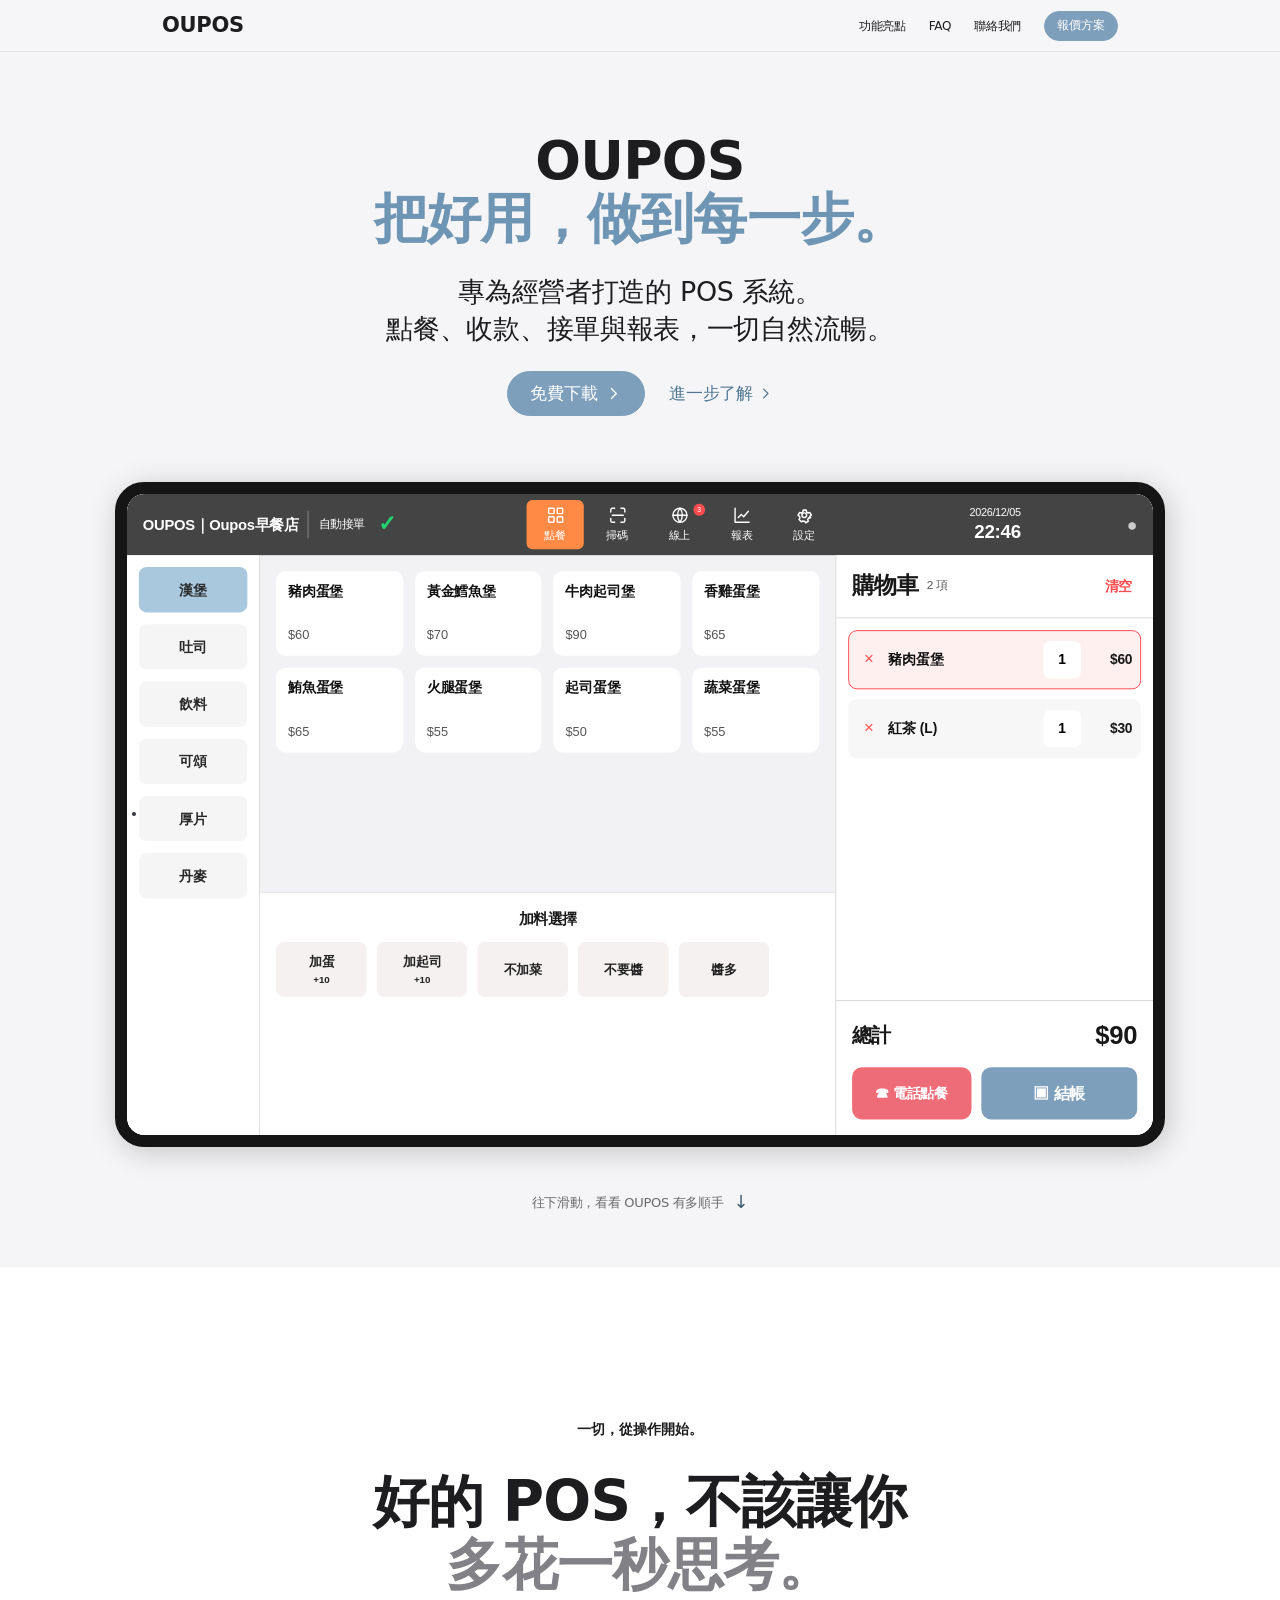
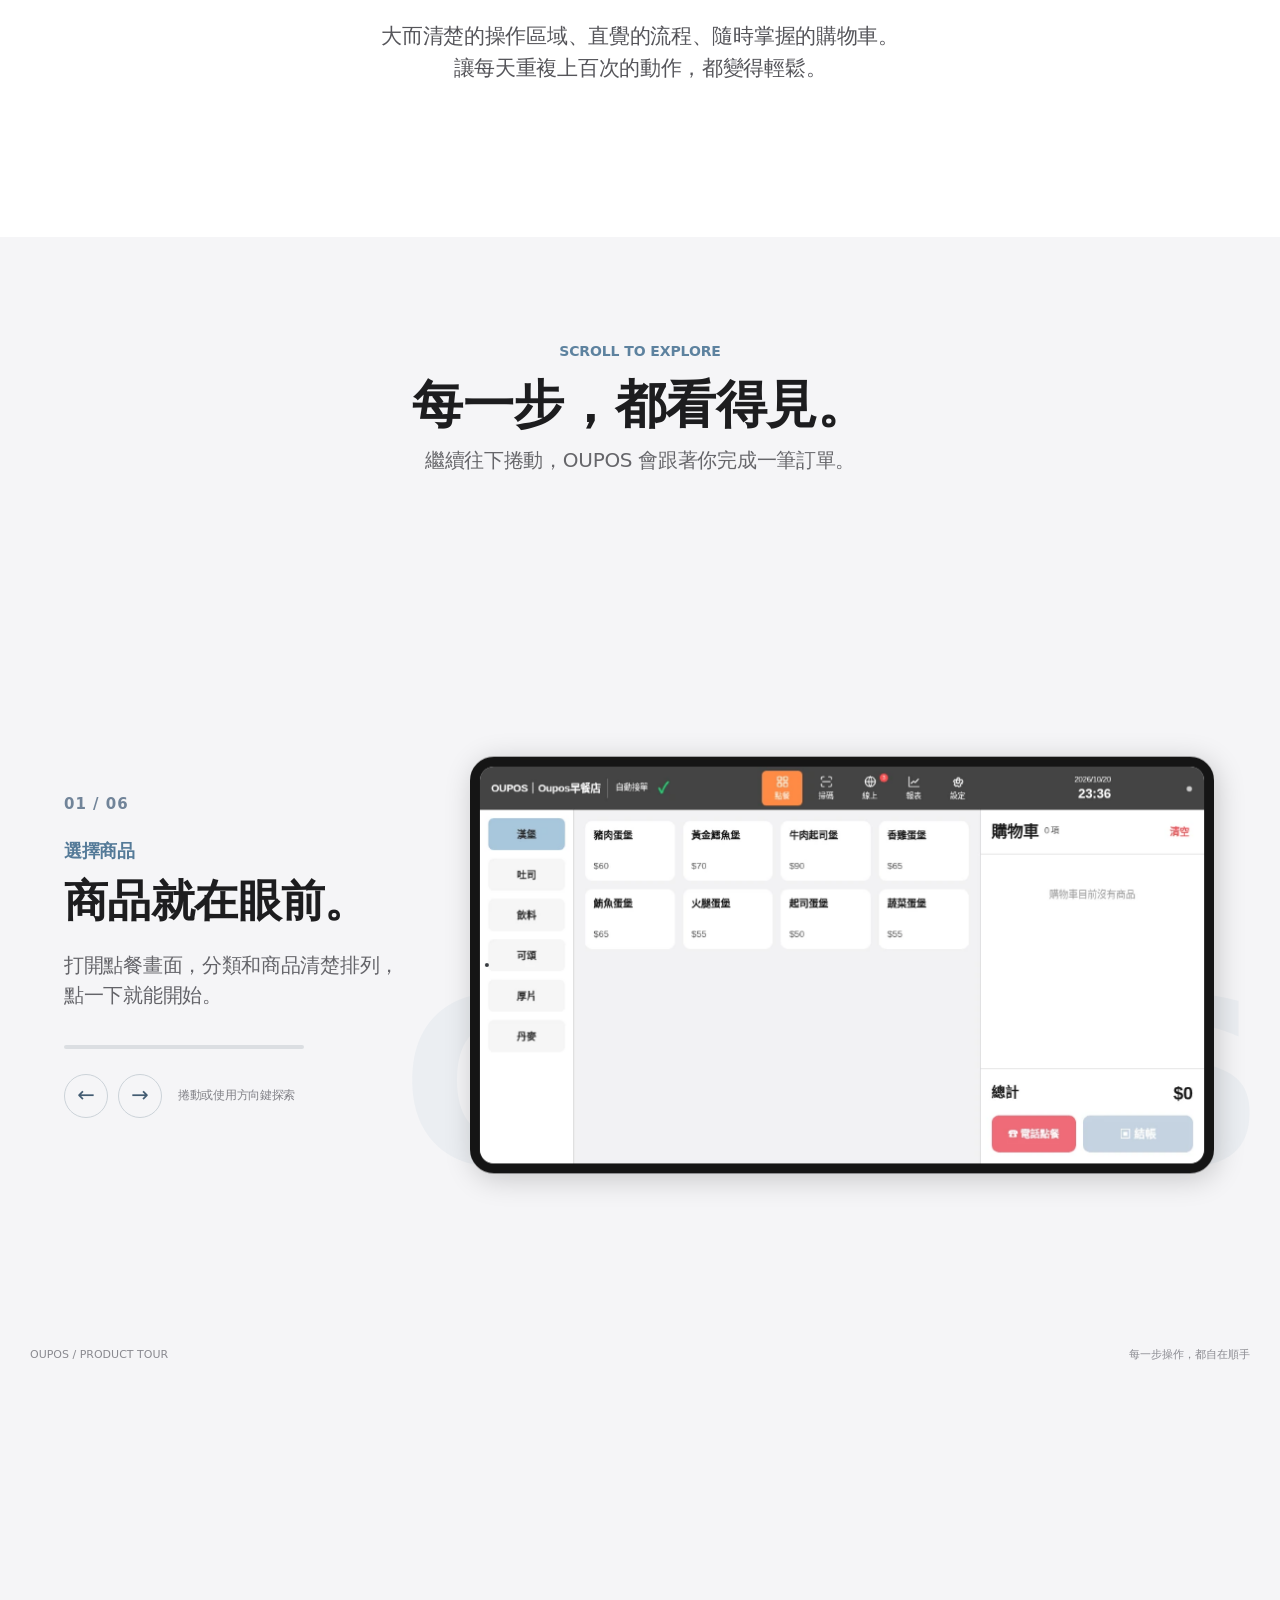
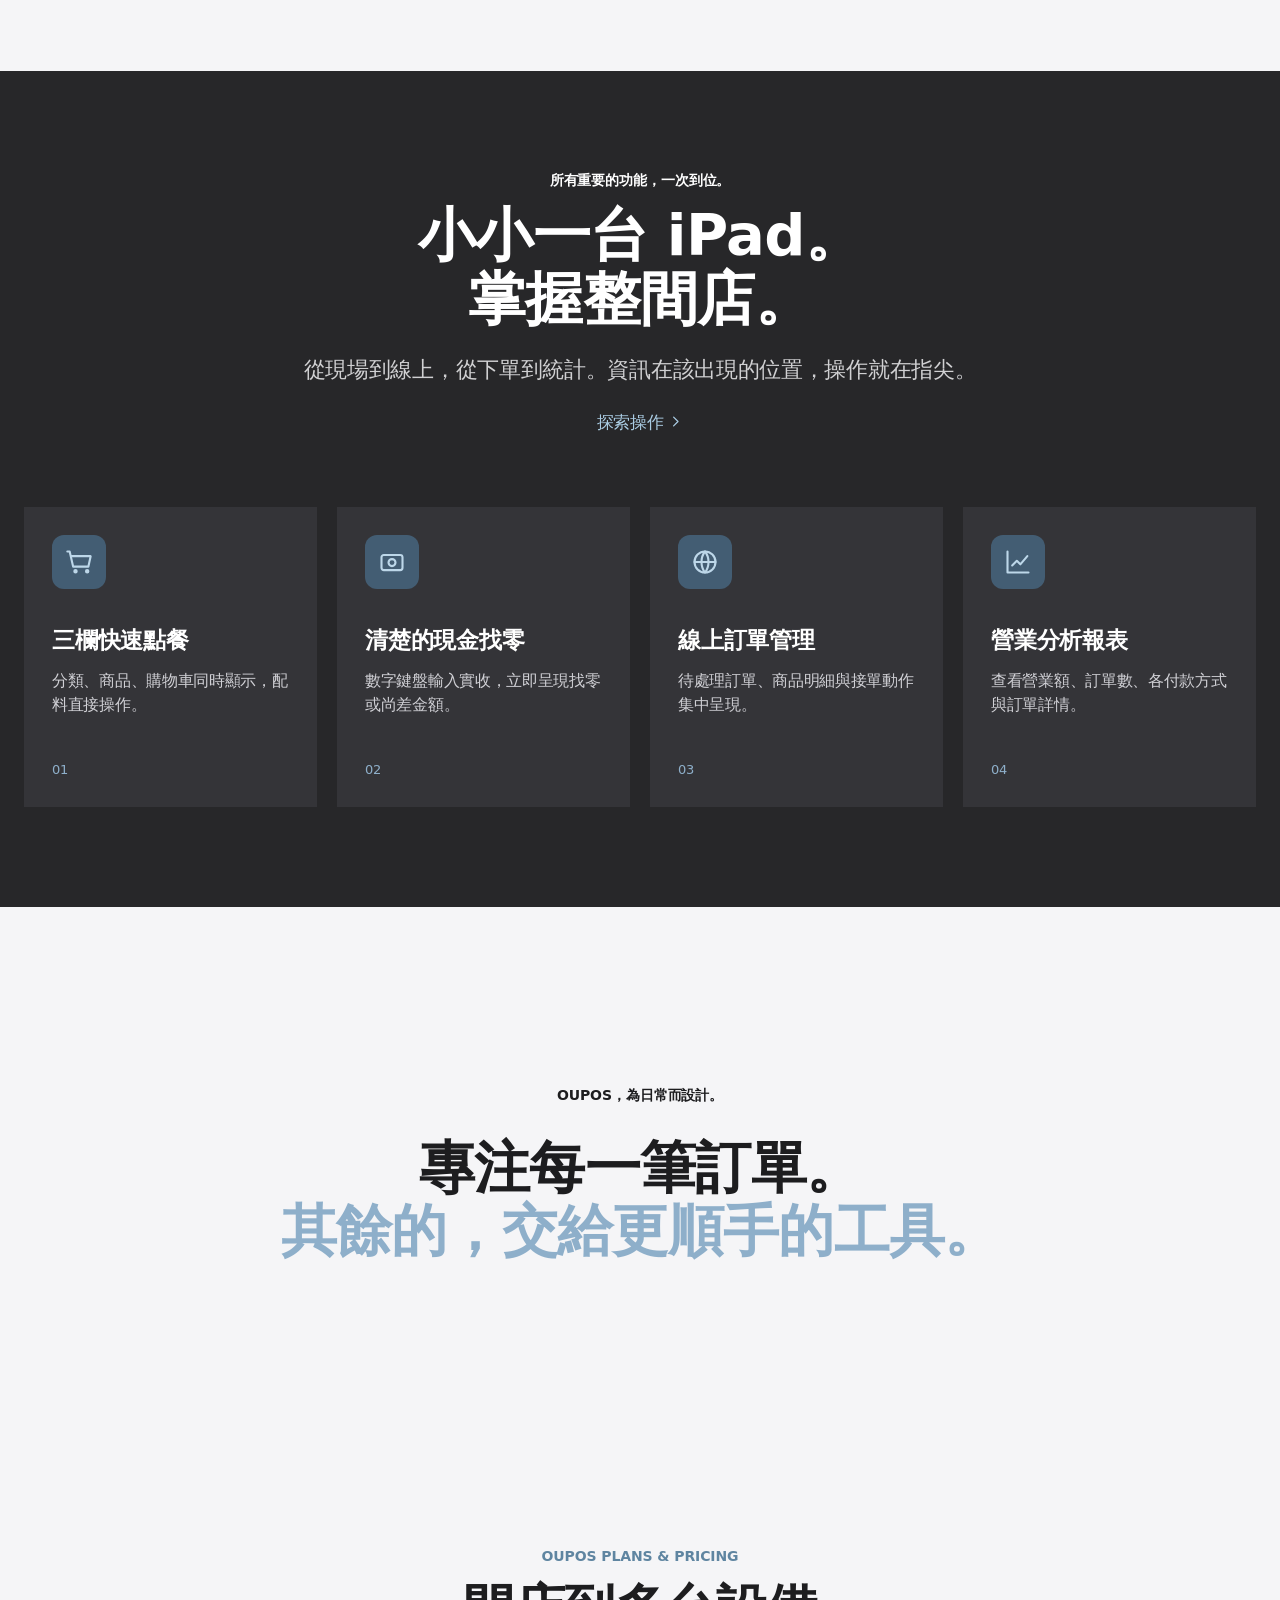
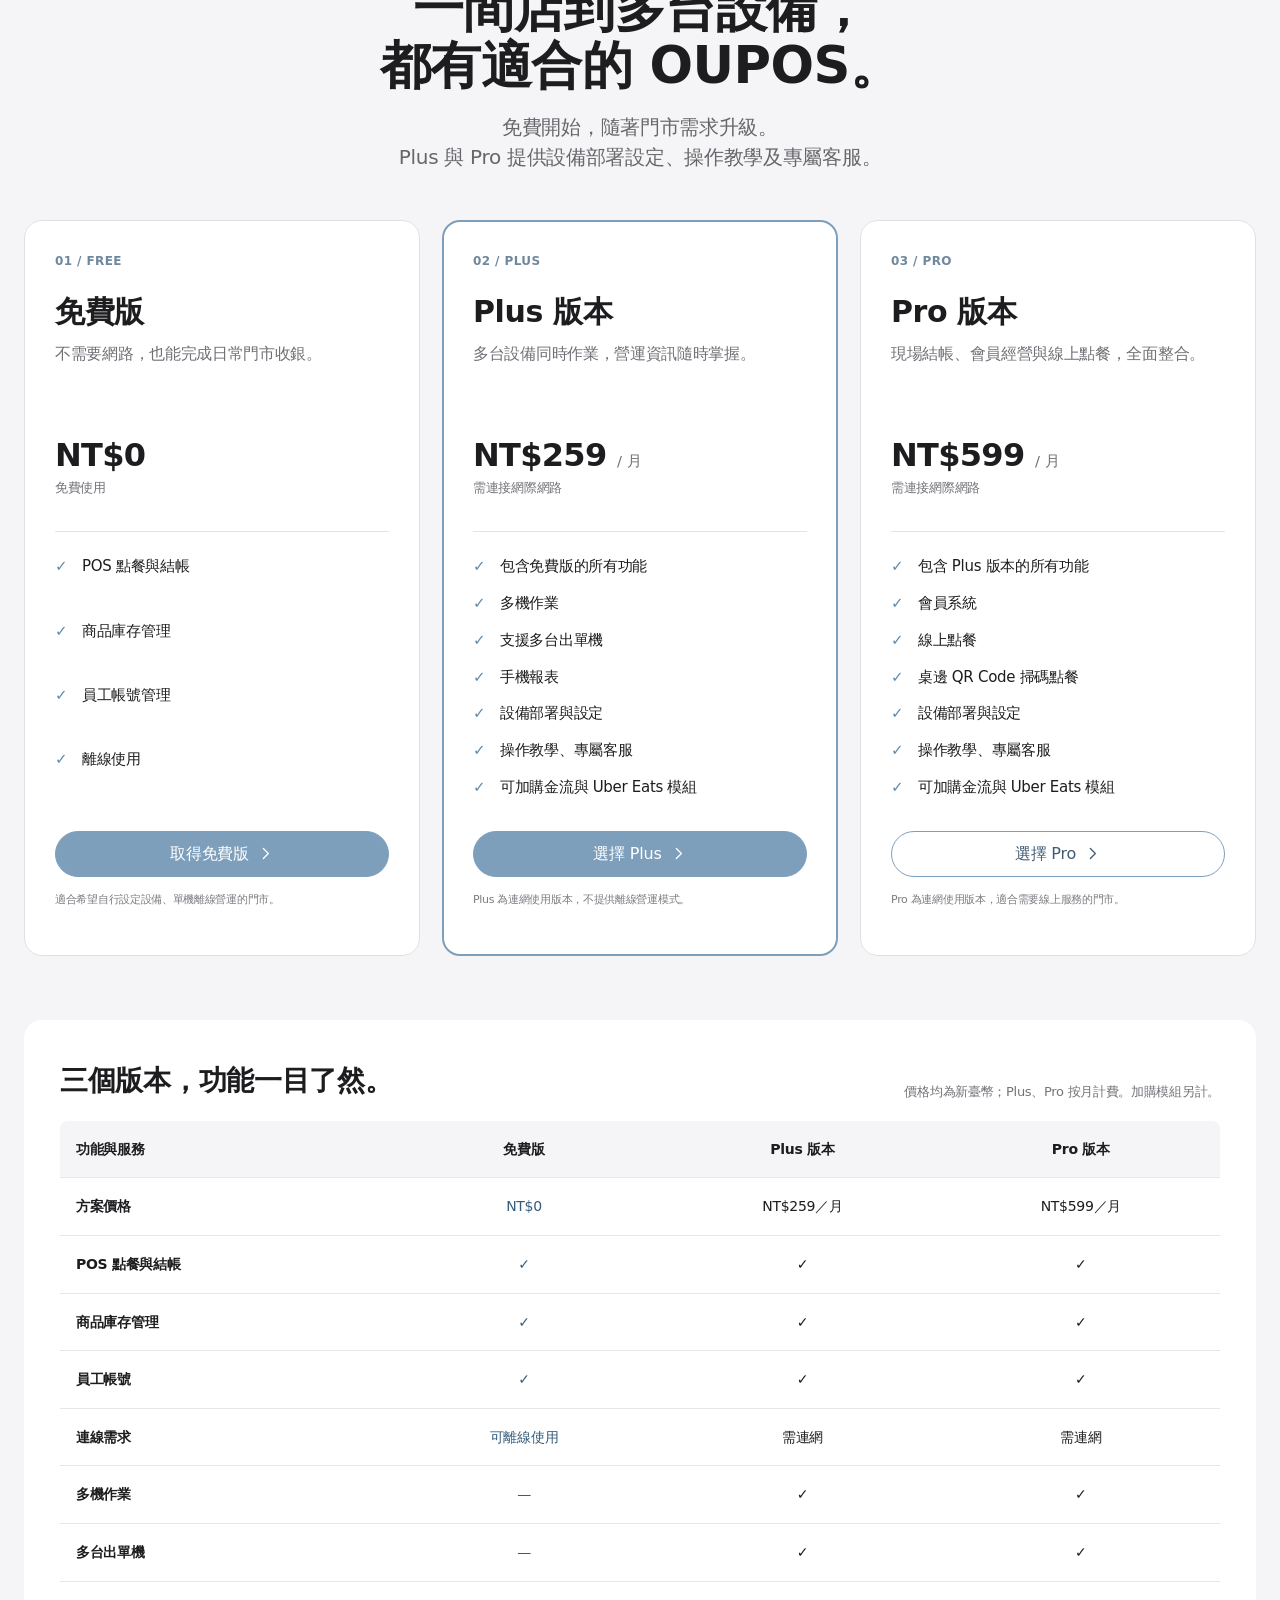
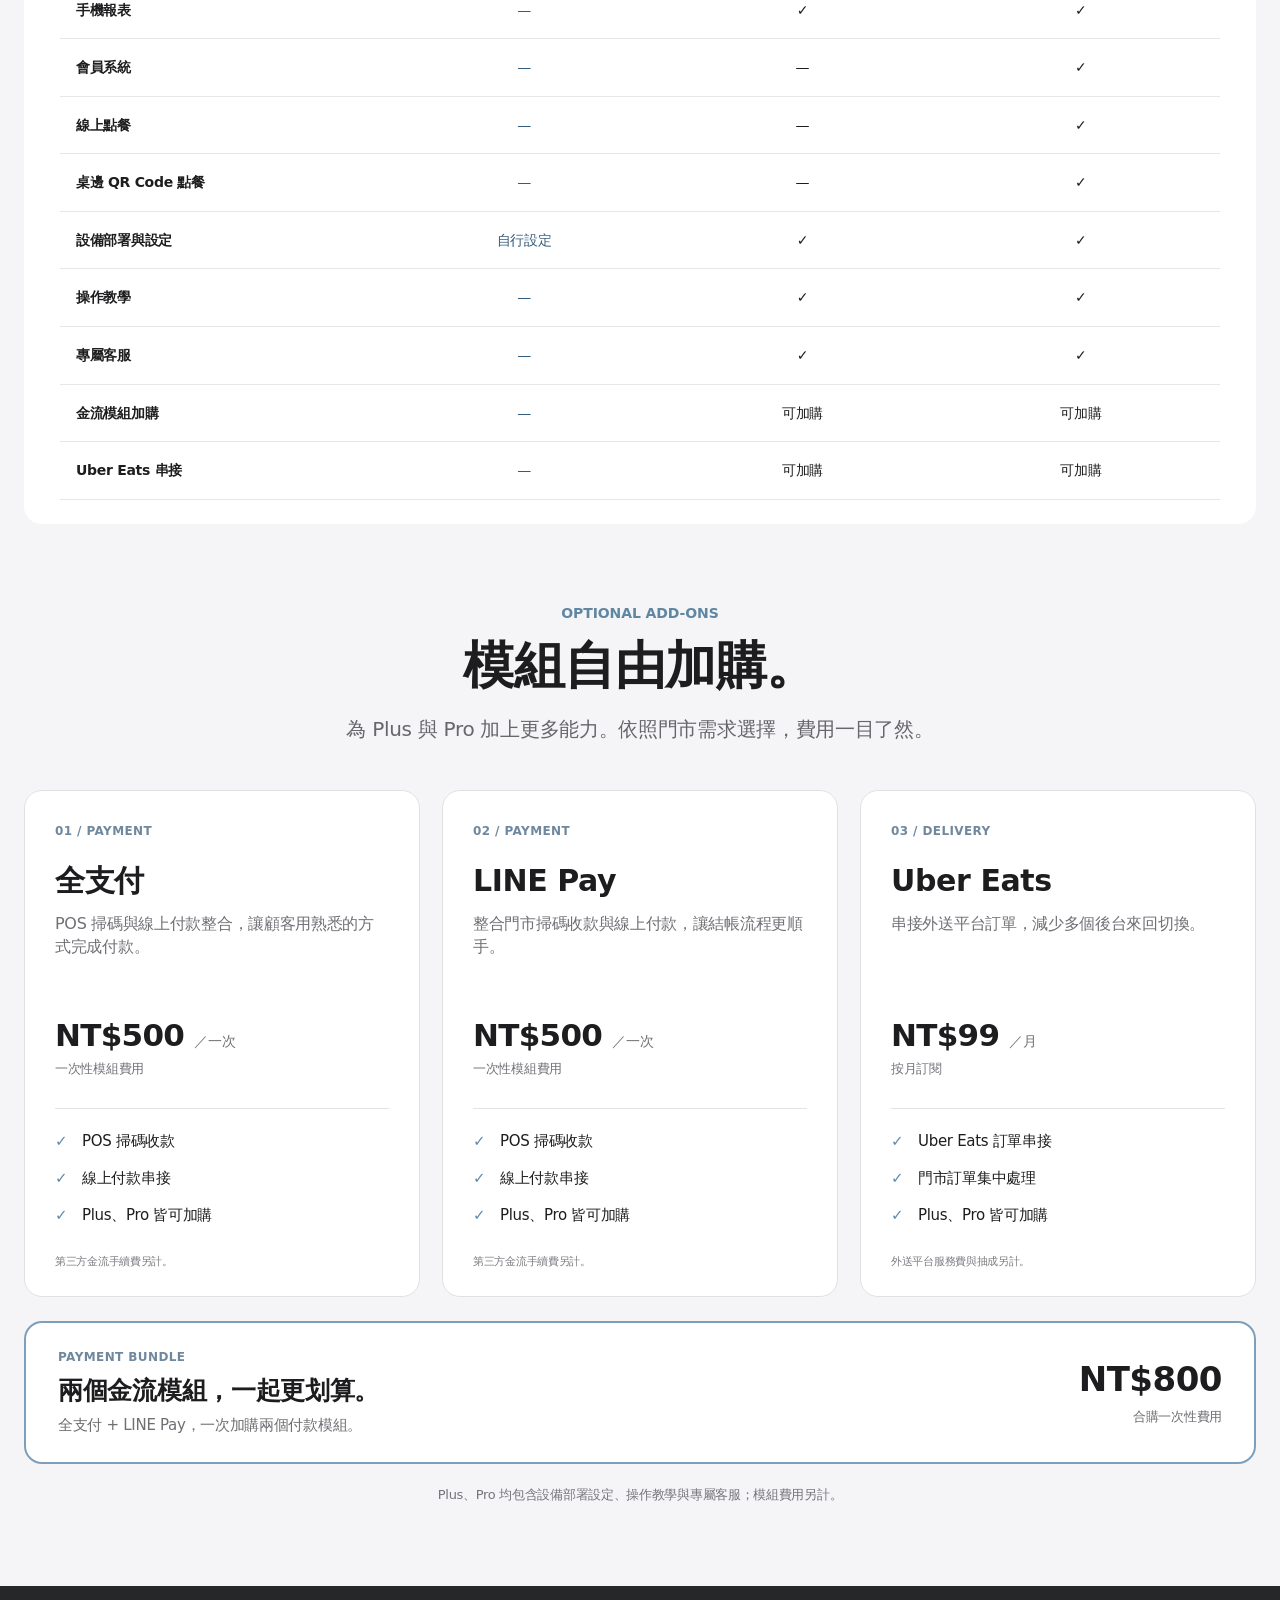
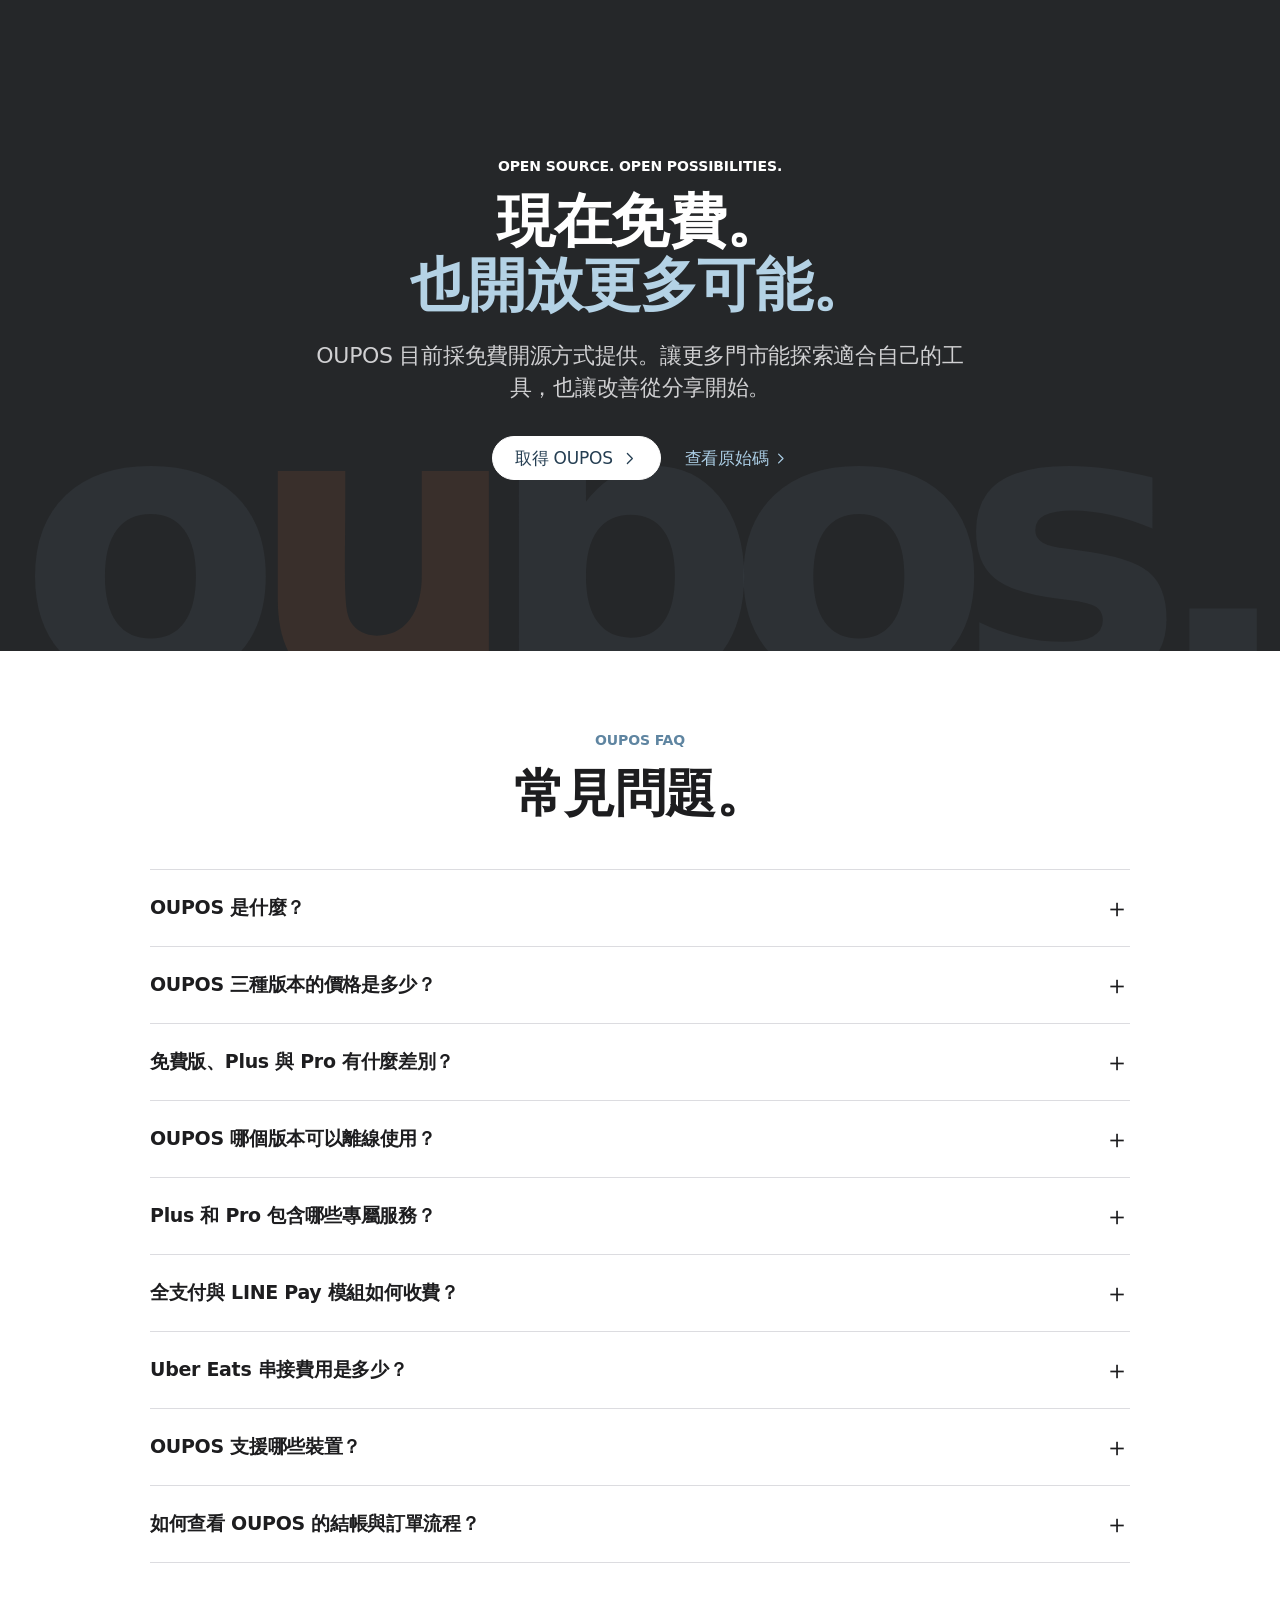
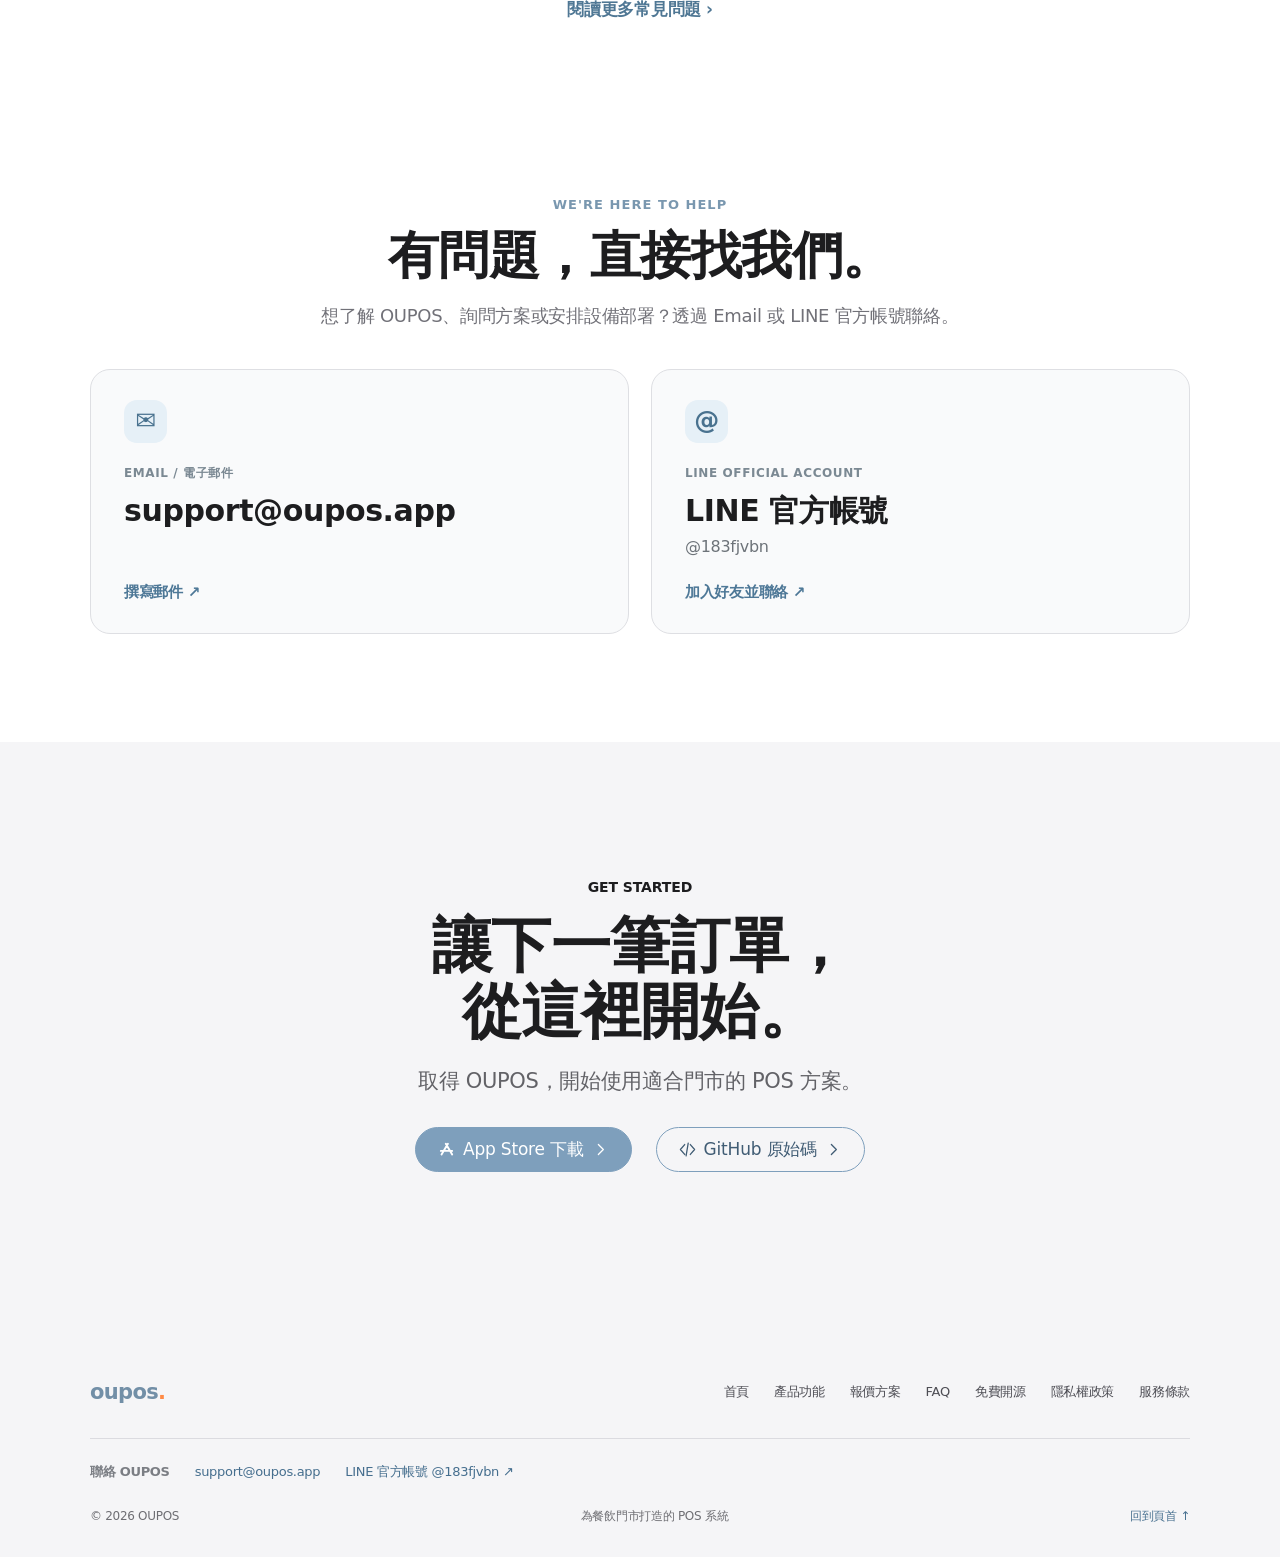
==== commit 344926e9: "Add files via upload" ====
--- a/index.html
+++ b/index.html
@@ -28,10 +28,11 @@
 
   <title>OUPOS｜POS系統</title>
   <link rel="icon" href="assets/favicon.svg" type="image/svg+xml">
-  <link rel="stylesheet" href="styles.css?v=20261021b">
-  <link rel="stylesheet" href="pos-demo.css?v=20261021b">
-  <script type="application/ld+json">{"@context":"https://schema.org","@graph":[{"@type":"Organization","@id":"https://oupos.app/#organization","name":"OUPOS","url":"https://oupos.app/","logo":"https://oupos.app/assets/favicon.svg"},{"@type":"WebSite","@id":"https://oupos.app/#website","name":"OUPOS","url":"https://oupos.app/","inLanguage":"zh-Hant-TW","publisher":{"@id":"https://oupos.app/#organization"}},{"@type":"SoftwareApplication","@id":"https://oupos.app/#software","name":"OUPOS","alternateName":"OUPOS POS","description":"OUPOS 餐飲 POS 系統：免費版 NT$0，支援 POS 結帳、庫存管理、員工帳號及離線使用；Plus NT$259／月，Pro NT$599／月。提供多機作業、手機報表、會員與線上點餐，並可加購金流和 Uber Eats 串接。","url":"https://oupos.app/","image":"https://oupos.app/assets/og-oupos.png","applicationCategory":"BusinessApplication","operatingSystem":"iPadOS","inLanguage":"zh-Hant-TW","publisher":{"@id":"https://oupos.app/#organization"},"offers":{"@type":"Offer","name":"OUPOS 免費版","price":"0","priceCurrency":"TWD","url":"https://oupos.app/#pricing"}},{"@type":"OfferCatalog","@id":"https://oupos.app/#plans","name":"OUPOS POS 版本與價格","url":"https://oupos.app/#pricing","itemListElement":[{"@type":"Offer","name":"OUPOS 免費版","price":"0","priceCurrency":"TWD","url":"https://oupos.app/#plan-free","description":"POS 結帳、庫存管理、員工帳號、離線使用"},{"@type":"Offer","name":"OUPOS Plus","price":"259","priceCurrency":"TWD","url":"https://oupos.app/#plan-plus","priceSpecification":{"@type":"UnitPriceSpecification","price":"259","priceCurrency":"TWD","billingDuration":"P1M"},"description":"免費版基本功能（需連網）、多機作業、多台出單機、手機報表、設備部署設定、操作教學、專屬客服"},{"@type":"Offer","name":"OUPOS Pro","price":"599","priceCurrency":"TWD","url":"https://oupos.app/#plan-pro","priceSpecification":{"@type":"UnitPriceSpecification","price":"599","priceCurrency":"TWD","billingDuration":"P1M"},"description":"Plus 全部功能、會員系統、線上點餐、桌邊 QR Code 點餐、設備部署設定、操作教學及專屬客服"}]},{"@type":"OfferCatalog","@id":"https://oupos.app/#addons","name":"OUPOS Plus 與 Pro 可加購模組","url":"https://oupos.app/#addons","itemListElement":[{"@type":"Offer","name":"全支付金流整合模組","description":"POS 掃碼與線上付款；一次性加購","price":"500","priceCurrency":"TWD","url":"https://oupos.app/#addon-payments"},{"@type":"Offer","name":"LINE Pay 金流整合模組","description":"POS 掃碼與線上付款；一次性加購","price":"500","priceCurrency":"TWD","url":"https://oupos.app/#addon-payments"},{"@type":"Offer","name":"全支付與 LINE Pay 金流模組組合","description":"兩個金流模組合購一次性收費","price":"800","priceCurrency":"TWD","url":"https://oupos.app/#addon-payments"},{"@type":"Offer","name":"Uber Eats 串接模組","description":"Plus 與 Pro 可加購，每月收費","price":"99","priceCurrency":"TWD","priceSpecification":{"@type":"UnitPriceSpecification","price":"99","priceCurrency":"TWD","billingDuration":"P1M"},"url":"https://oupos.app/#addon-ubereats"}]},{"@type":"FAQPage","@id":"https://oupos.app/#faq-schema","mainEntity":[{"@type":"Question","name":"OUPOS 是什麼？","acceptedAnswer":{"@type":"Answer","text":"OUPOS 是為餐飲門市打造的 POS 系統。免費版提供 POS 點餐結帳、庫存管理、員工帳號和離線使用；Plus 和 Pro 則提供多機作業與進階營運功能。"}},{"@type":"Question","name":"OUPOS 三種版本的價格是多少？","acceptedAnswer":{"@type":"Answer","text":"免費版 NT$0；Plus 版本 NT$259／月；Pro 版本 NT$599／月。金流和 Uber Eats 串接模組可於 Plus、Pro 加購。"}},{"@type":"Question","name":"免費版、Plus 與 Pro 有什麼差別？","acceptedAnswer":{"@type":"Answer","text":"免費版包含 POS 結帳、庫存管理、員工帳號與離線使用。Plus 包含免費版所有基本功能，改為需連網使用，並增加多機作業、多台出單機、手機報表、設備部署設定、操作教學及專屬客服。Pro 包含 Plus 全部功能，再增加會員系統、線上點餐與桌邊 QR Code 點餐。"}},{"@type":"Question","name":"OUPOS 哪個版本可以離線使用？","acceptedAnswer":{"@type":"Answer","text":"免費版可以離線使用。Plus 與 Pro 均需連接網際網路使用，雖包含免費版的基本功能，但不提供免費版的離線使用模式。"}},{"@type":"Question","name":"Plus 和 Pro 包含哪些專屬服務？","acceptedAnswer":{"@type":"Answer","text":"Plus 與 Pro 均包含設備部署與設定、操作教學以及專屬客服。"}},{"@type":"Question","name":"全支付與 LINE Pay 模組如何收費？","acceptedAnswer":{"@type":"Answer","text":"Plus、Pro 可加購全支付或 LINE Pay 金流模組，支援 POS 掃碼與線上付款整合。單個模組 NT$500（一次性），兩個模組合購 NT$800（一次性）。第三方金流服務費另計。"}},{"@type":"Question","name":"Uber Eats 串接費用是多少？","acceptedAnswer":{"@type":"Answer","text":"Plus、Pro 可加購 Uber Eats 串接模組，每月 NT$99；此為 OUPOS 模組費用，不包含 Uber Eats 平台本身的服務費。"}},{"@type":"Question","name":"OUPOS 支援哪些裝置？","acceptedAnswer":{"@type":"Answer","text":"OUPOS 的主要 POS 操作介面以 iPad 橫向使用為設計核心。Plus、Pro 可多機作業並支援多台出單機，也可使用手機報表。"}},{"@type":"Question","name":"如何查看 OUPOS 的結帳與訂單流程？","acceptedAnswer":{"@type":"Answer","text":"首頁的「每一步，都看得見」展示區，依序呈現商品選擇、加入購物車、調整配料、現金結帳、線上訂單與營運報表。"}}]}]}</script>
-  <script src="app.js?v=20261021b" defer></script>
+  <link rel="stylesheet" href="styles.css?v=20261021c">
+  <link rel="stylesheet" href="pos-demo.css?v=20261021c">
+  <link rel="stylesheet" href="pages.css?v=20261021c">
+  <script type="application/ld+json">{"@context":"https://schema.org","@graph":[{"@type":"Organization","@id":"https://oupos.app/#organization","name":"OUPOS","url":"https://oupos.app/","logo":"https://oupos.app/assets/favicon.svg","email":"support@oupos.app","contactPoint":{"@type":"ContactPoint","contactType":"customer support","email":"support@oupos.app","availableLanguage":["zh-Hant"]},"sameAs":["https://line.me/R/ti/p/%40183fjvbn"]},{"@type":"WebSite","@id":"https://oupos.app/#website","name":"OUPOS","url":"https://oupos.app/","inLanguage":"zh-Hant-TW","publisher":{"@id":"https://oupos.app/#organization"}},{"@type":"SoftwareApplication","@id":"https://oupos.app/#software","name":"OUPOS","alternateName":"OUPOS POS","description":"OUPOS 餐飲 POS 系統：免費版 NT$0，支援 POS 結帳、庫存管理、員工帳號及離線使用；Plus NT$259／月，Pro NT$599／月。提供多機作業、手機報表、會員與線上點餐，並可加購金流和 Uber Eats 串接。","url":"https://oupos.app/","image":"https://oupos.app/assets/og-oupos.png","applicationCategory":"BusinessApplication","operatingSystem":"iPadOS","inLanguage":"zh-Hant-TW","publisher":{"@id":"https://oupos.app/#organization"},"offers":{"@type":"Offer","name":"OUPOS 免費版","price":"0","priceCurrency":"TWD","url":"https://oupos.app/pricing"}},{"@type":"OfferCatalog","@id":"https://oupos.app/#plans","name":"OUPOS POS 版本與價格","url":"https://oupos.app/pricing","itemListElement":[{"@type":"Offer","name":"OUPOS 免費版","price":"0","priceCurrency":"TWD","url":"https://oupos.app/pricing#plan-free","description":"POS 結帳、庫存管理、員工帳號、離線使用"},{"@type":"Offer","name":"OUPOS Plus","price":"259","priceCurrency":"TWD","url":"https://oupos.app/pricing#plan-plus","priceSpecification":{"@type":"UnitPriceSpecification","price":"259","priceCurrency":"TWD","billingDuration":"P1M"},"description":"免費版基本功能（需連網）、多機作業、多台出單機、手機報表、設備部署設定、操作教學、專屬客服"},{"@type":"Offer","name":"OUPOS Pro","price":"599","priceCurrency":"TWD","url":"https://oupos.app/pricing#plan-pro","priceSpecification":{"@type":"UnitPriceSpecification","price":"599","priceCurrency":"TWD","billingDuration":"P1M"},"description":"Plus 全部功能、會員系統、線上點餐、桌邊 QR Code 點餐、設備部署設定、操作教學及專屬客服"}]},{"@type":"OfferCatalog","@id":"https://oupos.app/#addons","name":"OUPOS Plus 與 Pro 可加購模組","url":"https://oupos.app/pricing#addons","itemListElement":[{"@type":"Offer","name":"全支付金流整合模組","description":"POS 掃碼與線上付款；一次性加購","price":"500","priceCurrency":"TWD","url":"https://oupos.app/pricing#addons"},{"@type":"Offer","name":"LINE Pay 金流整合模組","description":"POS 掃碼與線上付款；一次性加購","price":"500","priceCurrency":"TWD","url":"https://oupos.app/pricing#addons"},{"@type":"Offer","name":"全支付與 LINE Pay 金流模組組合","description":"兩個金流模組合購一次性收費","price":"800","priceCurrency":"TWD","url":"https://oupos.app/pricing#addons"},{"@type":"Offer","name":"Uber Eats 串接模組","description":"Plus 與 Pro 可加購，每月收費","price":"99","priceCurrency":"TWD","priceSpecification":{"@type":"UnitPriceSpecification","price":"99","priceCurrency":"TWD","billingDuration":"P1M"},"url":"https://oupos.app/pricing#addons"}]},{"@type":"FAQPage","@id":"https://oupos.app/#faq-schema","mainEntity":[{"@type":"Question","name":"OUPOS 是什麼？","acceptedAnswer":{"@type":"Answer","text":"OUPOS 是為餐飲門市打造的 POS 系統。免費版提供 POS 點餐結帳、庫存管理、員工帳號和離線使用；Plus 和 Pro 則提供多機作業與進階營運功能。"}},{"@type":"Question","name":"OUPOS 三種版本的價格是多少？","acceptedAnswer":{"@type":"Answer","text":"免費版 NT$0；Plus 版本 NT$259／月；Pro 版本 NT$599／月。金流和 Uber Eats 串接模組可於 Plus、Pro 加購。"}},{"@type":"Question","name":"免費版、Plus 與 Pro 有什麼差別？","acceptedAnswer":{"@type":"Answer","text":"免費版包含 POS 結帳、庫存管理、員工帳號與離線使用。Plus 包含免費版所有基本功能，改為需連網使用，並增加多機作業、多台出單機、手機報表、設備部署設定、操作教學及專屬客服。Pro 包含 Plus 全部功能，再增加會員系統、線上點餐與桌邊 QR Code 點餐。"}},{"@type":"Question","name":"OUPOS 哪個版本可以離線使用？","acceptedAnswer":{"@type":"Answer","text":"免費版可以離線使用。Plus 與 Pro 均需連接網際網路使用，雖包含免費版的基本功能，但不提供免費版的離線使用模式。"}},{"@type":"Question","name":"Plus 和 Pro 包含哪些專屬服務？","acceptedAnswer":{"@type":"Answer","text":"Plus 與 Pro 均包含設備部署與設定、操作教學以及專屬客服。"}},{"@type":"Question","name":"全支付與 LINE Pay 模組如何收費？","acceptedAnswer":{"@type":"Answer","text":"Plus、Pro 可加購全支付或 LINE Pay 金流模組，支援 POS 掃碼與線上付款整合。單個模組 NT$500（一次性），兩個模組合購 NT$800（一次性）。第三方金流服務費另計。"}},{"@type":"Question","name":"Uber Eats 串接費用是多少？","acceptedAnswer":{"@type":"Answer","text":"Plus、Pro 可加購 Uber Eats 串接模組，每月 NT$99；此為 OUPOS 模組費用，不包含 Uber Eats 平台本身的服務費。"}},{"@type":"Question","name":"OUPOS 支援哪些裝置？","acceptedAnswer":{"@type":"Answer","text":"OUPOS 的主要 POS 操作介面以 iPad 橫向使用為設計核心。Plus、Pro 可多機作業並支援多台出單機，也可使用手機報表。"}},{"@type":"Question","name":"如何查看 OUPOS 的結帳與訂單流程？","acceptedAnswer":{"@type":"Answer","text":"首頁的「每一步，都看得見」展示區，依序呈現商品選擇、加入購物車、調整配料、現金結帳、線上訂單與營運報表。"}}]}]}</script>
+  <script src="app.js?v=20261021c" defer></script>
 </head>
 <body>
 <svg xmlns="http://www.w3.org/2000/svg" class="icon-sprite" aria-hidden="true">
@@ -55,7 +56,7 @@
   <symbol id="i-spark" viewBox="0 0 24 24"><path d="m12 2 2.3 7.7L22 12l-7.7 2.3L12 22l-2.3-7.7L2 12l7.7-2.3z"/></symbol>
 </svg>
 <a class="skip-link" href="#main">跳至主要內容</a>
-<div class="product-nav" id="top"><div class="product-nav-inner"><a class="product-nav-name" href="#top">OUPOS</a><div class="product-nav-right"><a href="#cinema" class="product-nav-link">功能亮點</a><a href="#pricing" class="product-nav-link">方案比較</a><a href="#download" class="pill pill-small">查看方案</a></div></div></div>
+<header class="product-nav" id="top"><div class="product-nav-inner"><a class="product-nav-name" href="/">OUPOS</a><nav class="product-nav-right" aria-label="網站主選單"><a href="/#cinema" class="product-nav-link">功能亮點</a><a href="/faq" class="product-nav-link product-nav-quick">FAQ</a><a href="#contact" class="product-nav-link">聯絡我們</a><a href="/pricing" class="pill pill-small">報價方案</a></nav></div></header>
 <main id="main">
   <section class="hero section-tile" id="overview" aria-labelledby="hero-title">
     <div class="hero-intro reveal"><h1 id="hero-title">OUPOS<br><span>把好用，做到每一步。</span></h1><p>專為經營者打造的 POS 系統。<br>點餐、收款、接單與報表，一切自然流暢。</p><div class="cta-row"><a class="pill" href="#download">免費下載 <svg class="icon"><use href="#i-chevron"></use></svg></a><a class="text-link" href="#cinema">進一步了解 <svg class="icon"><use href="#i-chevron"></use></svg></a></div></div>
@@ -172,10 +173,20 @@
     </div>
   </section>
   <section class="opensource-section tile-dark section-tile" id="opensource" aria-labelledby="opensource-title"><div class="open-copy reveal"><p class="eyebrow">OPEN SOURCE. OPEN POSSIBILITIES.</p><h2 id="opensource-title">現在免費。<br><span>也開放更多可能。</span></h2><p>OUPOS 目前採免費開源方式提供。讓更多門市能探索適合自己的工具，也讓改善從分享開始。</p><div class="cta-row"><a class="pill pill-light" href="#download">取得 OUPOS <svg class="icon"><use href="#i-chevron"></use></svg></a><a class="text-link on-dark" href="#download">查看原始碼 <svg class="icon"><use href="#i-chevron"></use></svg></a></div></div><div class="open-symbol" aria-hidden="true">o<span>u</span>pos.</div></section>
-  <section class="faq-section section-tile" id="faq" aria-labelledby="faq-title"><div class="faq-container"><div class="section-head reveal"><p class="eyebrow">OUPOS FAQ</p><h2 id="faq-title">常見問題。</h2></div><div class="faq-list reveal"><details><summary>OUPOS 是什麼？ <span aria-hidden="true">＋</span></summary><p>OUPOS 是為餐飲門市打造的 POS 系統。免費版提供 POS 點餐結帳、庫存管理、員工帳號和離線使用；Plus 和 Pro 則提供多機作業與進階營運功能。</p></details><details><summary>OUPOS 三種版本的價格是多少？ <span aria-hidden="true">＋</span></summary><p>免費版 NT$0；Plus 版本 NT$259／月；Pro 版本 NT$599／月。金流和 Uber Eats 串接模組可於 Plus、Pro 加購。</p></details><details><summary>免費版、Plus 與 Pro 有什麼差別？ <span aria-hidden="true">＋</span></summary><p>免費版包含 POS 結帳、庫存管理、員工帳號與離線使用。Plus 包含免費版所有基本功能，改為需連網使用，並增加多機作業、多台出單機、手機報表、設備部署設定、操作教學及專屬客服。Pro 包含 Plus 全部功能，再增加會員系統、線上點餐與桌邊 QR Code 點餐。</p></details><details><summary>OUPOS 哪個版本可以離線使用？ <span aria-hidden="true">＋</span></summary><p>免費版可以離線使用。Plus 與 Pro 均需連接網際網路使用，雖包含免費版的基本功能，但不提供免費版的離線使用模式。</p></details><details><summary>Plus 和 Pro 包含哪些專屬服務？ <span aria-hidden="true">＋</span></summary><p>Plus 與 Pro 均包含設備部署與設定、操作教學以及專屬客服。</p></details><details><summary>全支付與 LINE Pay 模組如何收費？ <span aria-hidden="true">＋</span></summary><p>Plus、Pro 可加購全支付或 LINE Pay 金流模組，支援 POS 掃碼與線上付款整合。單個模組 NT$500（一次性），兩個模組合購 NT$800（一次性）。第三方金流服務費另計。</p></details><details><summary>Uber Eats 串接費用是多少？ <span aria-hidden="true">＋</span></summary><p>Plus、Pro 可加購 Uber Eats 串接模組，每月 NT$99；此為 OUPOS 模組費用，不包含 Uber Eats 平台本身的服務費。</p></details><details><summary>OUPOS 支援哪些裝置？ <span aria-hidden="true">＋</span></summary><p>OUPOS 的主要 POS 操作介面以 iPad 橫向使用為設計核心。Plus、Pro 可多機作業並支援多台出單機，也可使用手機報表。</p></details><details><summary>如何查看 OUPOS 的結帳與訂單流程？ <span aria-hidden="true">＋</span></summary><p>首頁的「每一步，都看得見」展示區，依序呈現商品選擇、加入購物車、調整配料、現金結帳、線上訂單與營運報表。</p></details></div></div></section>
-  <section class="download-section section-tile" id="download" aria-labelledby="download-title"><div class="reveal"><p class="eyebrow">GET STARTED</p><h2 id="download-title">讓下一筆訂單，<br>從這裡開始。</h2><p>取得 OUPOS，開始使用適合門市的 POS 方案。</p><div class="cta-row download-ctas"><a href="#download" class="pill" data-external="appStore"><svg class="icon"><use href="#i-appstore"></use></svg> App Store 下載 <svg class="icon"><use href="#i-chevron"></use></svg></a><a href="#download" class="pill pill-outline" data-external="github"><svg class="icon"><use href="#i-code"></use></svg> GitHub 原始碼 <svg class="icon"><use href="#i-chevron"></use></svg></a></div></div></section>
+  <section class="faq-section section-tile" id="faq" aria-labelledby="faq-title"><div class="faq-container"><div class="section-head reveal"><p class="eyebrow">OUPOS FAQ</p><h2 id="faq-title">常見問題。</h2></div><div class="faq-list reveal"><details><summary>OUPOS 是什麼？ <span aria-hidden="true">＋</span></summary><p>OUPOS 是為餐飲門市打造的 POS 系統。免費版提供 POS 點餐結帳、庫存管理、員工帳號和離線使用；Plus 和 Pro 則提供多機作業與進階營運功能。</p></details><details><summary>OUPOS 三種版本的價格是多少？ <span aria-hidden="true">＋</span></summary><p>免費版 NT$0；Plus 版本 NT$259／月；Pro 版本 NT$599／月。金流和 Uber Eats 串接模組可於 Plus、Pro 加購。</p></details><details><summary>免費版、Plus 與 Pro 有什麼差別？ <span aria-hidden="true">＋</span></summary><p>免費版包含 POS 結帳、庫存管理、員工帳號與離線使用。Plus 包含免費版所有基本功能，改為需連網使用，並增加多機作業、多台出單機、手機報表、設備部署設定、操作教學及專屬客服。Pro 包含 Plus 全部功能，再增加會員系統、線上點餐與桌邊 QR Code 點餐。</p></details><details><summary>OUPOS 哪個版本可以離線使用？ <span aria-hidden="true">＋</span></summary><p>免費版可以離線使用。Plus 與 Pro 均需連接網際網路使用，雖包含免費版的基本功能，但不提供免費版的離線使用模式。</p></details><details><summary>Plus 和 Pro 包含哪些專屬服務？ <span aria-hidden="true">＋</span></summary><p>Plus 與 Pro 均包含設備部署與設定、操作教學以及專屬客服。</p></details><details><summary>全支付與 LINE Pay 模組如何收費？ <span aria-hidden="true">＋</span></summary><p>Plus、Pro 可加購全支付或 LINE Pay 金流模組，支援 POS 掃碼與線上付款整合。單個模組 NT$500（一次性），兩個模組合購 NT$800（一次性）。第三方金流服務費另計。</p></details><details><summary>Uber Eats 串接費用是多少？ <span aria-hidden="true">＋</span></summary><p>Plus、Pro 可加購 Uber Eats 串接模組，每月 NT$99；此為 OUPOS 模組費用，不包含 Uber Eats 平台本身的服務費。</p></details><details><summary>OUPOS 支援哪些裝置？ <span aria-hidden="true">＋</span></summary><p>OUPOS 的主要 POS 操作介面以 iPad 橫向使用為設計核心。Plus、Pro 可多機作業並支援多台出單機，也可使用手機報表。</p></details><details><summary>如何查看 OUPOS 的結帳與訂單流程？ <span aria-hidden="true">＋</span></summary><p>首頁的「每一步，都看得見」展示區，依序呈現商品選擇、加入購物車、調整配料、現金結帳、線上訂單與營運報表。</p></details></div></div><p class="faq-more-link"><a class="text-link" href="/faq">閱讀更多常見問題 <span aria-hidden="true">›</span></a></p>
+</section>
+  <section class="contact-section section-tile" id="contact" aria-labelledby="contact-title">
+  <div class="contact-inner">
+    <div class="contact-intro"><p class="eyebrow">WE'RE HERE TO HELP</p><h2 id="contact-title">有問題，直接找我們。</h2><p>想了解 OUPOS、詢問方案或安排設備部署？透過 Email 或 LINE 官方帳號聯絡。</p></div>
+    <div class="contact-grid">
+      <a class="contact-card" href="mailto:support@oupos.app"><span class="contact-icon" aria-hidden="true">✉</span><span class="contact-label">EMAIL / 電子郵件</span><strong>support@oupos.app</strong><span class="contact-action">撰寫郵件 <span aria-hidden="true">↗</span></span></a>
+      <a class="contact-card" href="https://line.me/R/ti/p/%40183fjvbn" target="_blank" rel="noopener noreferrer"><span class="contact-icon" aria-hidden="true">@</span><span class="contact-label">LINE OFFICIAL ACCOUNT</span><strong>LINE 官方帳號</strong><span class="contact-id">@183fjvbn</span><span class="contact-action">加入好友並聯絡 <span aria-hidden="true">↗</span></span></a>
+    </div>
+  </div>
+</section>
+<section class="download-section section-tile" id="download" aria-labelledby="download-title"><div class="reveal"><p class="eyebrow">GET STARTED</p><h2 id="download-title">讓下一筆訂單，<br>從這裡開始。</h2><p>取得 OUPOS，開始使用適合門市的 POS 方案。</p><div class="cta-row download-ctas"><a href="#download" class="pill" data-external="appStore"><svg class="icon"><use href="#i-appstore"></use></svg> App Store 下載 <svg class="icon"><use href="#i-chevron"></use></svg></a><a href="#download" class="pill pill-outline" data-external="github"><svg class="icon"><use href="#i-code"></use></svg> GitHub 原始碼 <svg class="icon"><use href="#i-chevron"></use></svg></a></div></div></section>
 </main>
-<footer class="site-footer"><div class="footer-inner"><div class="footer-top"><a href="#top" class="footer-logo">oupos<span>.</span></a><div class="footer-nav"><a href="#overview">產品</a><a href="#features">功能</a><a href="#pricing">方案與價格</a><a href="#opensource">免費開源</a><a href="#faq">常見問題</a><a href="/privacy">隱私權政策</a><a href="/terms">服務條款</a></div></div><div class="footer-bottom"><span>© <span id="year">2026</span> OUPOS</span><span>為餐飲門市打造的 OUPOS POS 系統</span><a href="#top">返回頂部 ↑</a></div></div></footer>
+<footer class="site-footer"><div class="footer-inner"><div class="footer-top"><a href="/" class="footer-logo">oupos<span>.</span></a><nav class="footer-nav" aria-label="頁尾導覽"><a href="/">首頁</a><a href="/#features">產品功能</a><a href="/pricing">報價方案</a><a href="/faq">FAQ</a><a href="/#opensource">免費開源</a><a href="/privacy">隱私權政策</a><a href="/terms">服務條款</a></nav></div><div class="footer-contact"><span>聯絡 OUPOS</span><a href="mailto:support@oupos.app">support@oupos.app</a><a href="https://line.me/R/ti/p/%40183fjvbn" target="_blank" rel="noopener noreferrer">LINE 官方帳號 @183fjvbn ↗</a></div><div class="footer-bottom"><span>© 2026 OUPOS</span><span>為餐飲門市打造的 POS 系統</span><a href="#top">回到頁首 ↑</a></div></div></footer>
 <dialog id="info-dialog" class="info-dialog" aria-labelledby="info-dialog-title"><button class="dialog-close" id="dialog-close" aria-label="關閉">×</button><p class="eyebrow">OUPOS</p><h2 id="info-dialog-title">正式連結尚未設定</h2><p id="info-dialog-body">請先設定連結。</p><button type="button" class="pill" id="dialog-ok">了解</button></dialog>
 </body>
 </html>
--- a/pages.css
+++ b/pages.css
@@ -0,0 +1,57 @@
+/* OUPOS standalone pages, contact and navigation enhancements. Keep story tour CSS unchanged. */
+.product-nav-right .product-nav-link[aria-current="page"]{font-weight:700;color:#426a87}
+.product-nav-right{gap:23px}
+.page-hero{background:#f5f5f7;padding:85px 24px 86px}
+.page-hero-inner{max-width:1100px;margin:auto}
+.breadcrumb{display:flex;align-items:center;gap:12px;font-size:13px;color:#777982;margin-bottom:47px}
+.breadcrumb a:hover{text-decoration:underline;text-underline-offset:3px}
+.page-eyebrow{font-size:13px;letter-spacing:.12em;font-weight:700;color:#688daa;margin:0 0 21px}
+.page-hero h1{font-size:clamp(43px,6vw,83px);font-weight:650;line-height:1.085;letter-spacing:-1.5px;margin:0 0 27px}
+.page-hero h1 span{color:#7e9fbc}
+.page-hero-lead{font-size:clamp(17px,2vw,24px);line-height:1.5;color:#696a71;max-width:750px;margin:0}
+.page-hero-notes{display:flex;flex-wrap:wrap;gap:10px;margin-top:39px}
+.page-hero-notes span{font-size:13px;font-weight:600;border:1px solid #d5dce2;background:rgba(255,255,255,.76);padding:10px 16px;border-radius:50px;color:#456d88}
+/* Extend existing three-plan design to dedicated pricing */
+.page-hero + .pricing-section{padding-top:74px}
+.page-hero + .pricing-section .section-head{max-width:840px;margin-left:auto;margin-right:auto}
+.page-mini-cta{display:flex;justify-content:center;align-items:center;gap:19px;background:#f5f5f7;padding:0 24px 85px}
+.page-mini-cta p{margin:0;font-size:17px;color:#565b60}
+/* FAQ content builds on original home accordion */
+.faq-topic-links{margin-top:40px;display:flex;flex-wrap:wrap;gap:10px}
+.faq-topic-links a{border:1px solid #d5dce2;border-radius:50px;background:#fff;color:#4c7291;padding:10px 16px;font-size:14px;font-weight:600}
+.faq-topic-links a:hover{background:#e8f1f7}
+.faq-page-content{max-width:1020px;margin:0 auto;padding:48px 24px 105px}
+.faq-group{scroll-margin-top:96px;margin-top:52px}
+.faq-group-top{padding-bottom:22px}
+.faq-group-top .eyebrow{color:#7699b4;font-size:13px;margin:0 0 11px}
+.faq-group-top h2{font-size:clamp(27px,3.4vw,37px);line-height:1.2;margin:0}
+.faq-page-content .faq-list details p{padding-right:12px;line-height:1.72}
+.faq-pricing-cta{background:#eaf2f7;border-radius:22px;max-width:1060px;margin:0 auto 90px;padding:42px 52px;display:flex;gap:30px;align-items:center;justify-content:space-between}
+.faq-pricing-cta .eyebrow{color:#6386a2;margin-bottom:12px;font-size:13px}
+.faq-pricing-cta h2{font-size:clamp(28px,3.5vw,40px);margin:0 0 9px;line-height:1.2}
+.faq-pricing-cta p:last-child{font-size:16px;color:#5c626a;margin:0}
+/* Contact area */
+.contact-section{background:#fff;padding:94px 24px 108px}
+.contact-inner{max-width:1100px;margin:0 auto}
+.contact-intro{text-align:center;margin:0 auto 38px;max-width:780px}
+.contact-intro .eyebrow{font-size:13px;color:#7997af;letter-spacing:.08em;margin-bottom:12px}
+.contact-intro h2{font-size:clamp(33px,4vw,53px);line-height:1.15;letter-spacing:-.5px;margin:0 0 17px}
+.contact-intro>p:last-child{font-size:18px;line-height:1.6;color:#717178;margin:0}
+.contact-grid{display:grid;grid-template-columns:repeat(2,minmax(0,1fr));gap:22px}
+.contact-card{min-width:0;display:flex;flex-direction:column;align-items:flex-start;min-height:247px;padding:30px 33px;border:1px solid #dedfe3;border-radius:20px;background:#f9fafb;transition:background .2s,transform .2s,border-color .2s}
+.contact-card:hover{transform:translateY(-3px);background:#f0f6fa;border-color:#b4cbdc}
+.contact-icon{width:43px;height:43px;border-radius:13px;background:#e6f0f7;color:#49728f;display:flex;align-items:center;justify-content:center;font-size:25px;font-weight:600;margin-bottom:22px}
+.contact-label{font-size:12px;font-weight:700;letter-spacing:.05em;color:#7b8993;margin-bottom:10px}
+.contact-card strong{font-size:clamp(21px,2.8vw,30px);font-weight:650;line-height:1.25;letter-spacing:-.4px;overflow-wrap:anywhere}
+.contact-id{font-size:16px;margin-top:5px;color:#6d7379}
+.contact-action{color:#4e7897;margin-top:auto;padding-top:23px;font-size:15px;font-weight:600}
+.footer-contact{display:flex;align-items:center;flex-wrap:wrap;column-gap:25px;row-gap:12px;padding:23px 0 5px;font-size:13px}
+.footer-contact>span{color:#7b7e84;font-weight:600}
+.footer-contact a{color:#456e8e;overflow-wrap:anywhere}
+.footer-contact a:hover{text-decoration:underline;text-underline-offset:3px}
+@media(max-width:750px){.faq-pricing-cta{margin-inline:20px;flex-direction:column;align-items:flex-start;padding:32px 30px}}
+@media(max-width:640px){.product-nav-right{gap:14px}.product-nav-link.product-nav-quick{display:inline;font-size:13px}.page-hero{padding:51px 20px 58px}.breadcrumb{margin-bottom:34px}.page-hero h1{font-size:clamp(36px,8.5vw,52px);letter-spacing:-.7px}.page-hero-lead br{display:none}.page-hero-notes{gap:8px}.page-hero-notes span{font-size:12px;padding:7px 11px}.page-hero + .pricing-section{padding-top:58px}.faq-page-content{padding:24px 20px 60px}.faq-group{margin-top:40px}.faq-group-top{padding-bottom:14px}.faq-pricing-cta{margin-bottom:60px}.page-mini-cta{flex-direction:column;padding-bottom:58px;text-align:center}.contact-section{padding:69px 18px 74px}.contact-intro>p:last-child{font-size:16px}.contact-grid{grid-template-columns:1fr;gap:14px}.contact-card{min-height:221px;padding:25px}.contact-card strong{font-size:24px}.footer-contact{align-items:flex-start;flex-direction:column;gap:9px;padding-bottom:19px}}
+@media(max-width:350px){.product-nav-inner{padding-inline:13px}.product-nav-right{gap:10px}.product-nav-link.product-nav-quick{font-size:12px}.product-nav-name{font-size:18px}.page-hero h1{font-size:35px}.contact-card strong{font-size:21px}}
+@media(prefers-reduced-motion:reduce){.contact-card{transition:none}}
+
+.faq-more-link{text-align:center;margin:34px 0 0}.faq-more-link .text-link{font-weight:600}
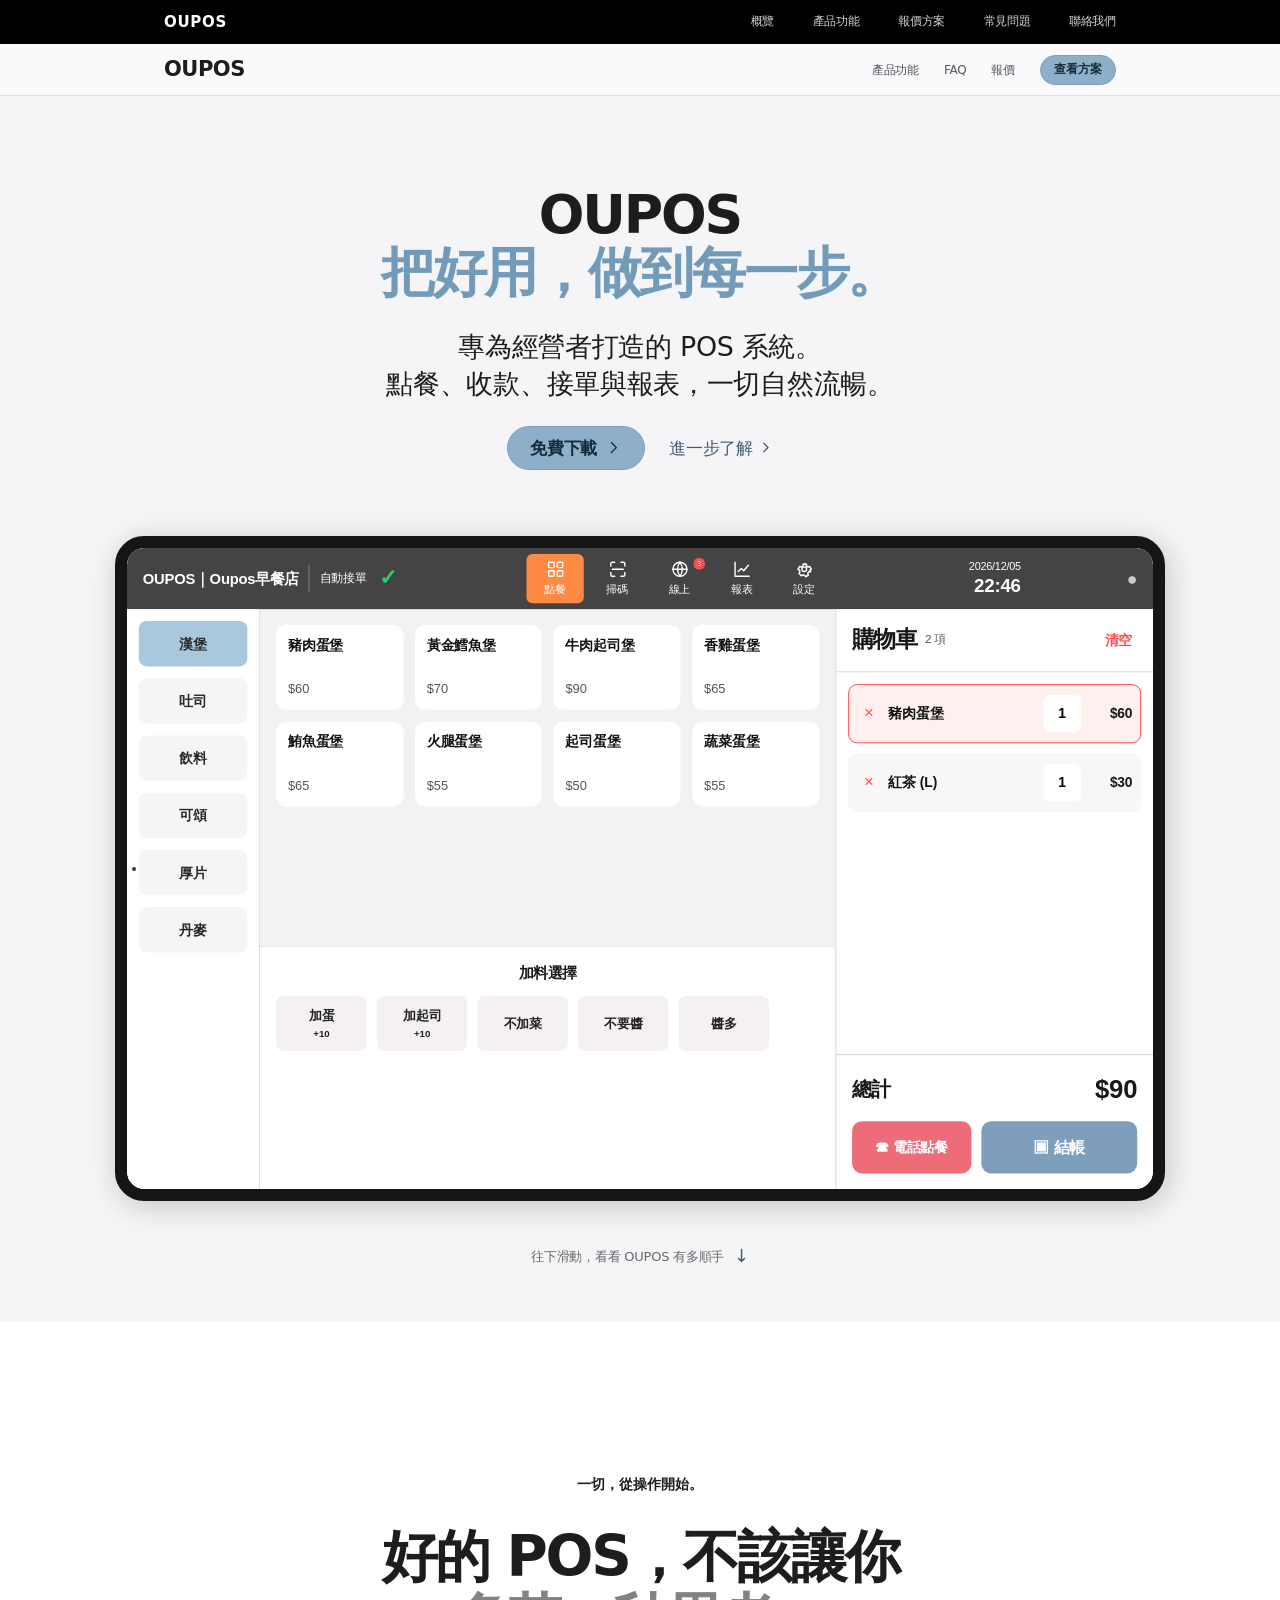
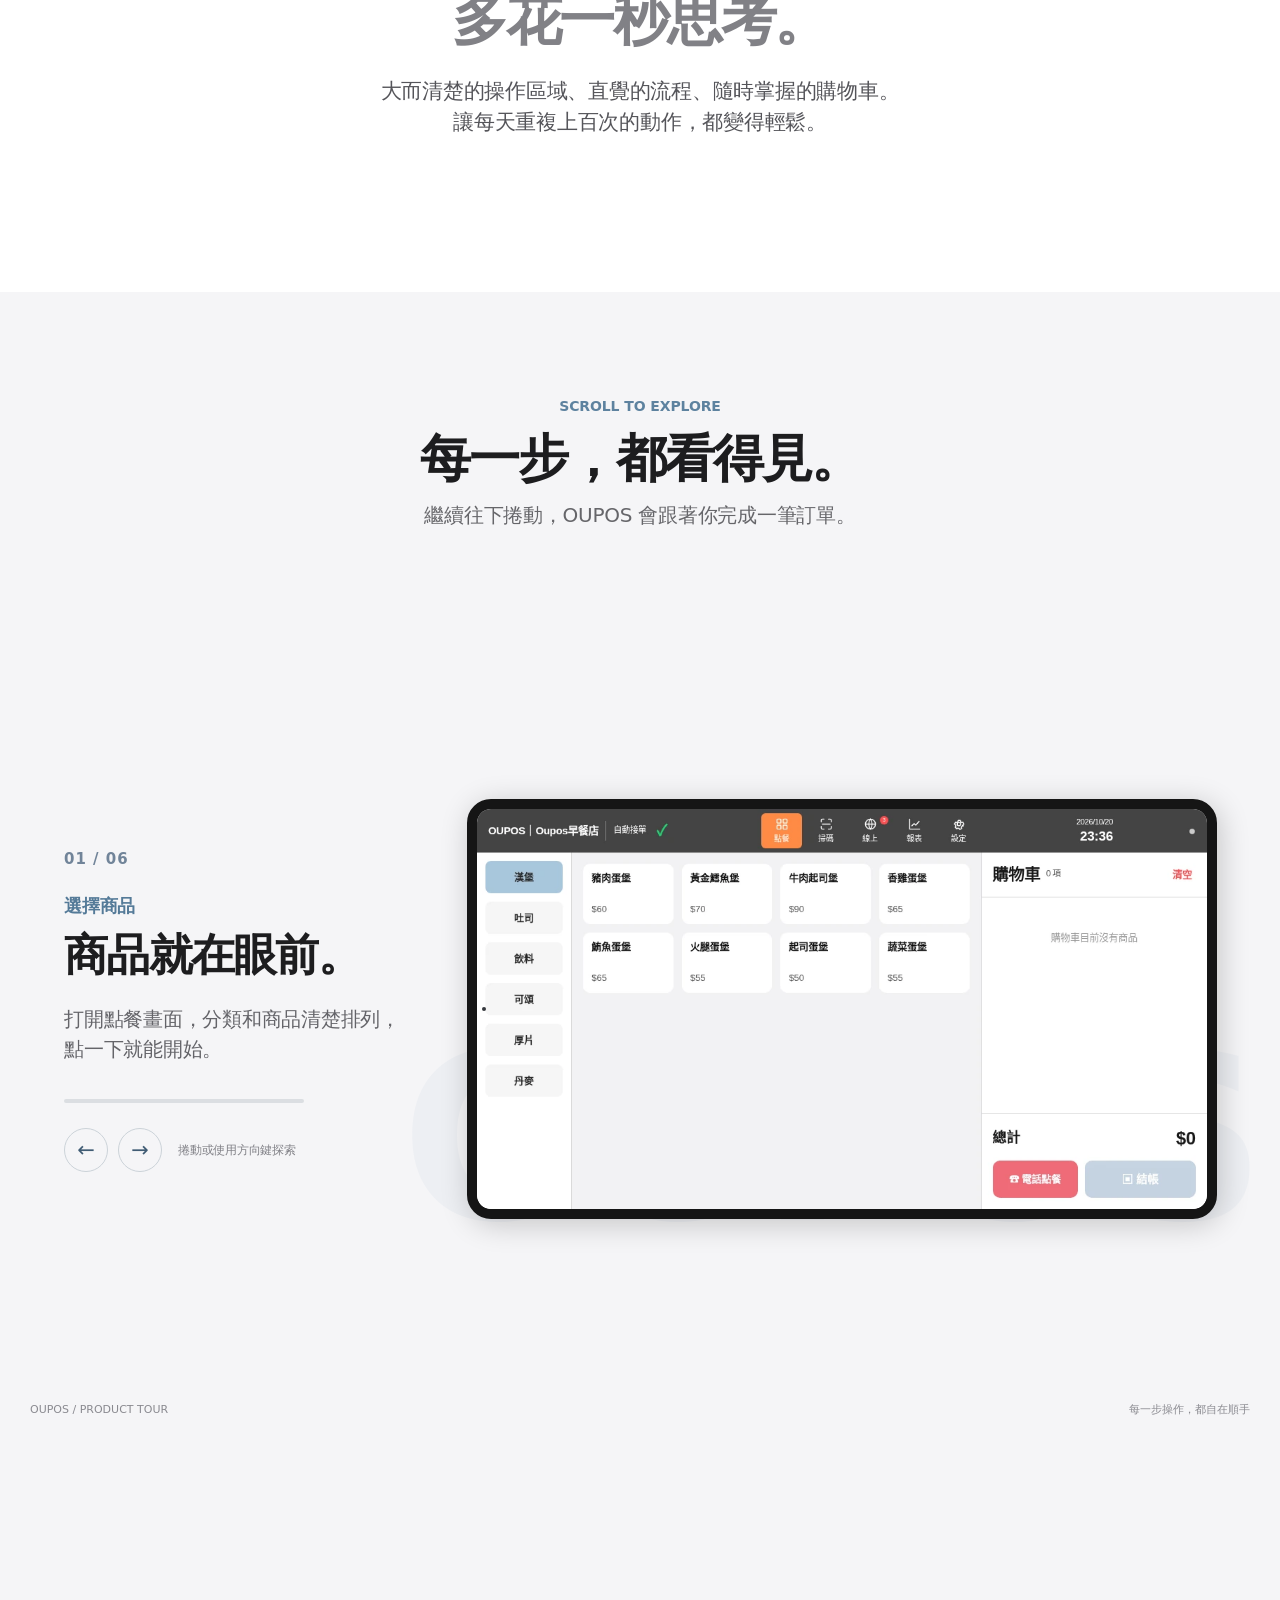
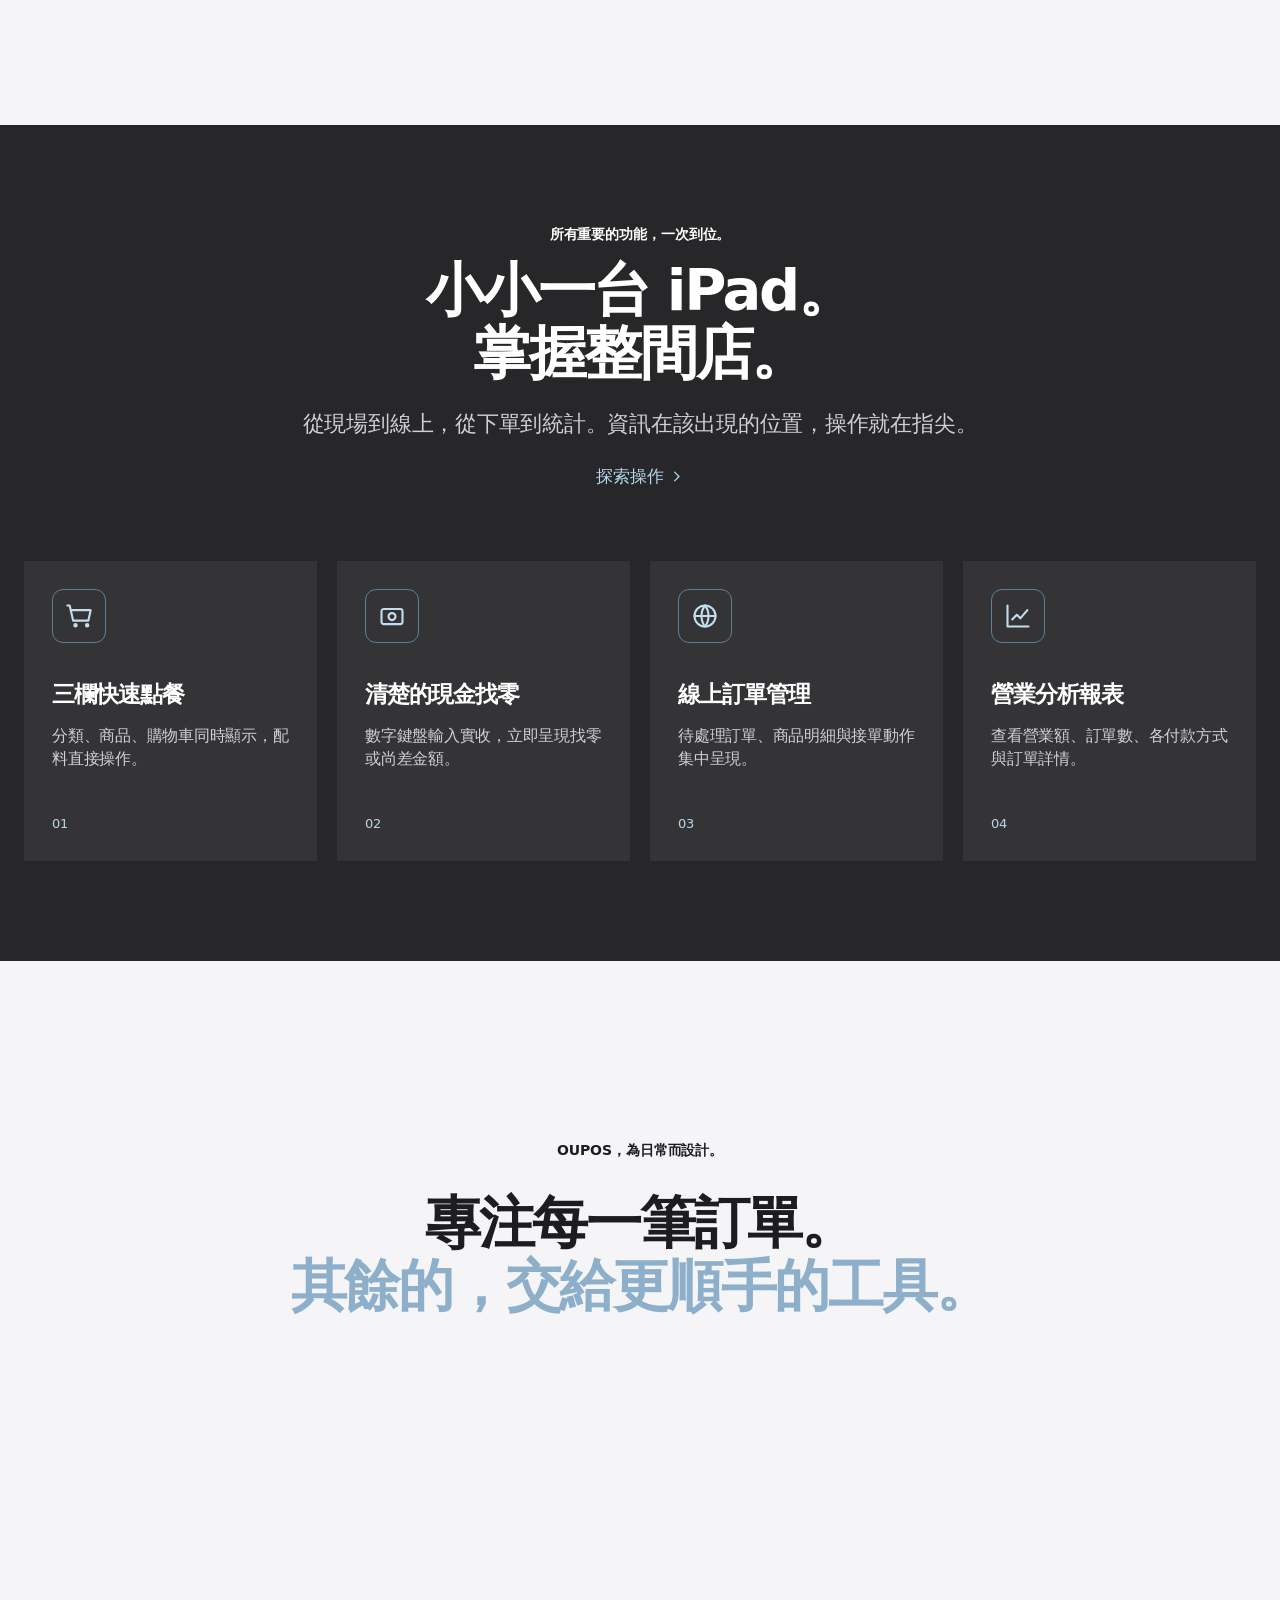
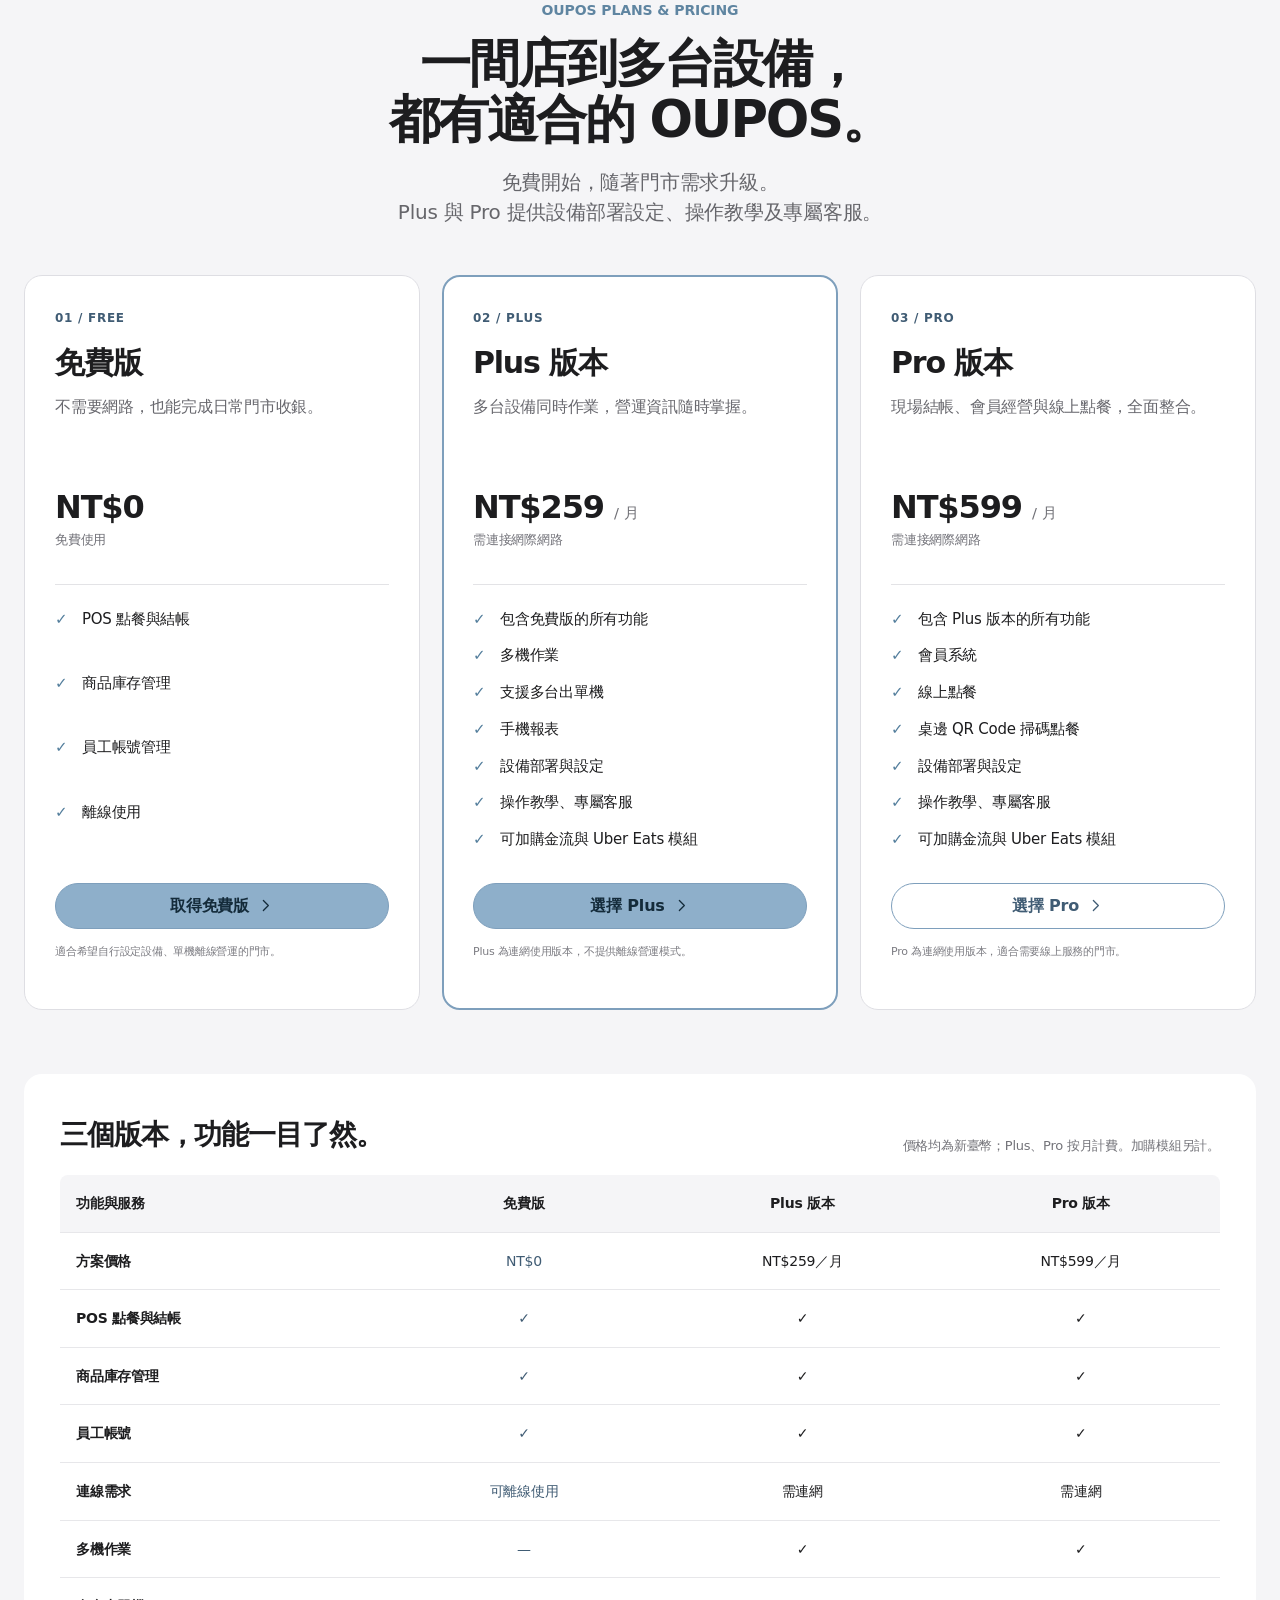
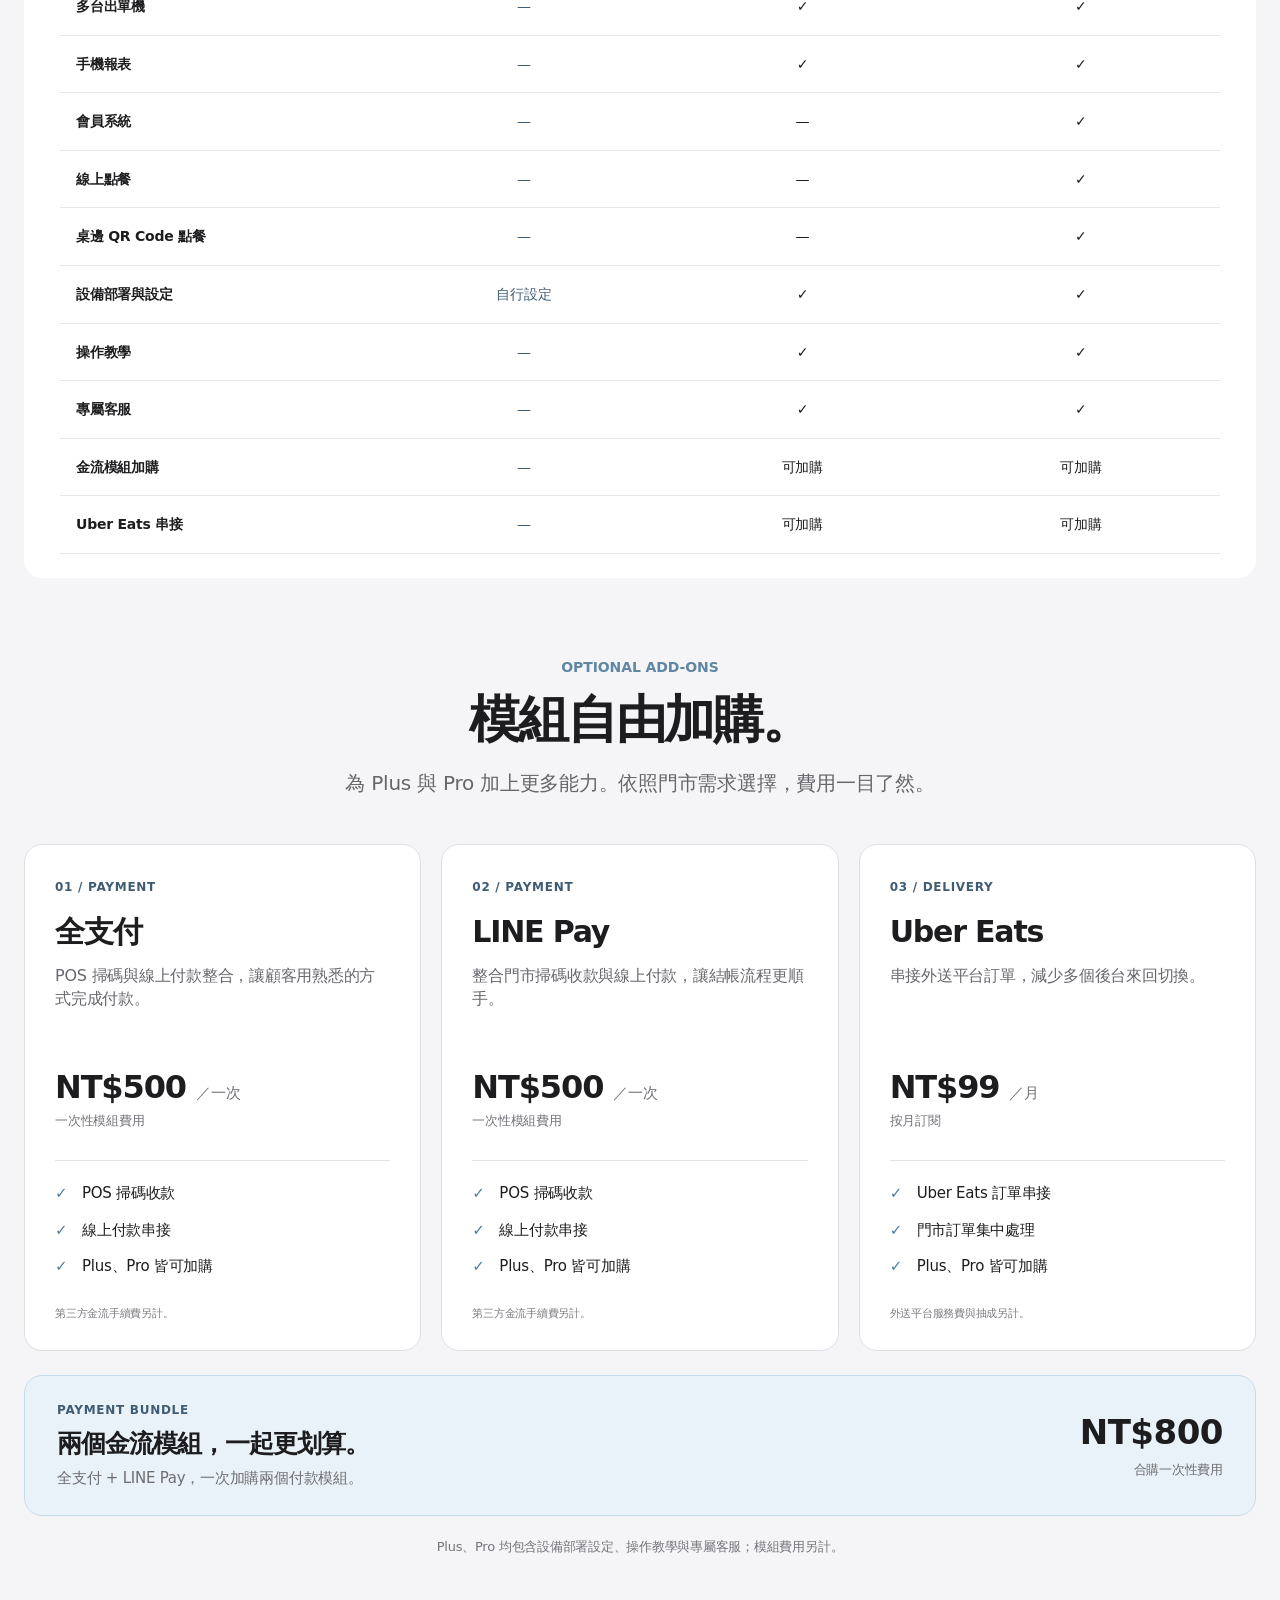
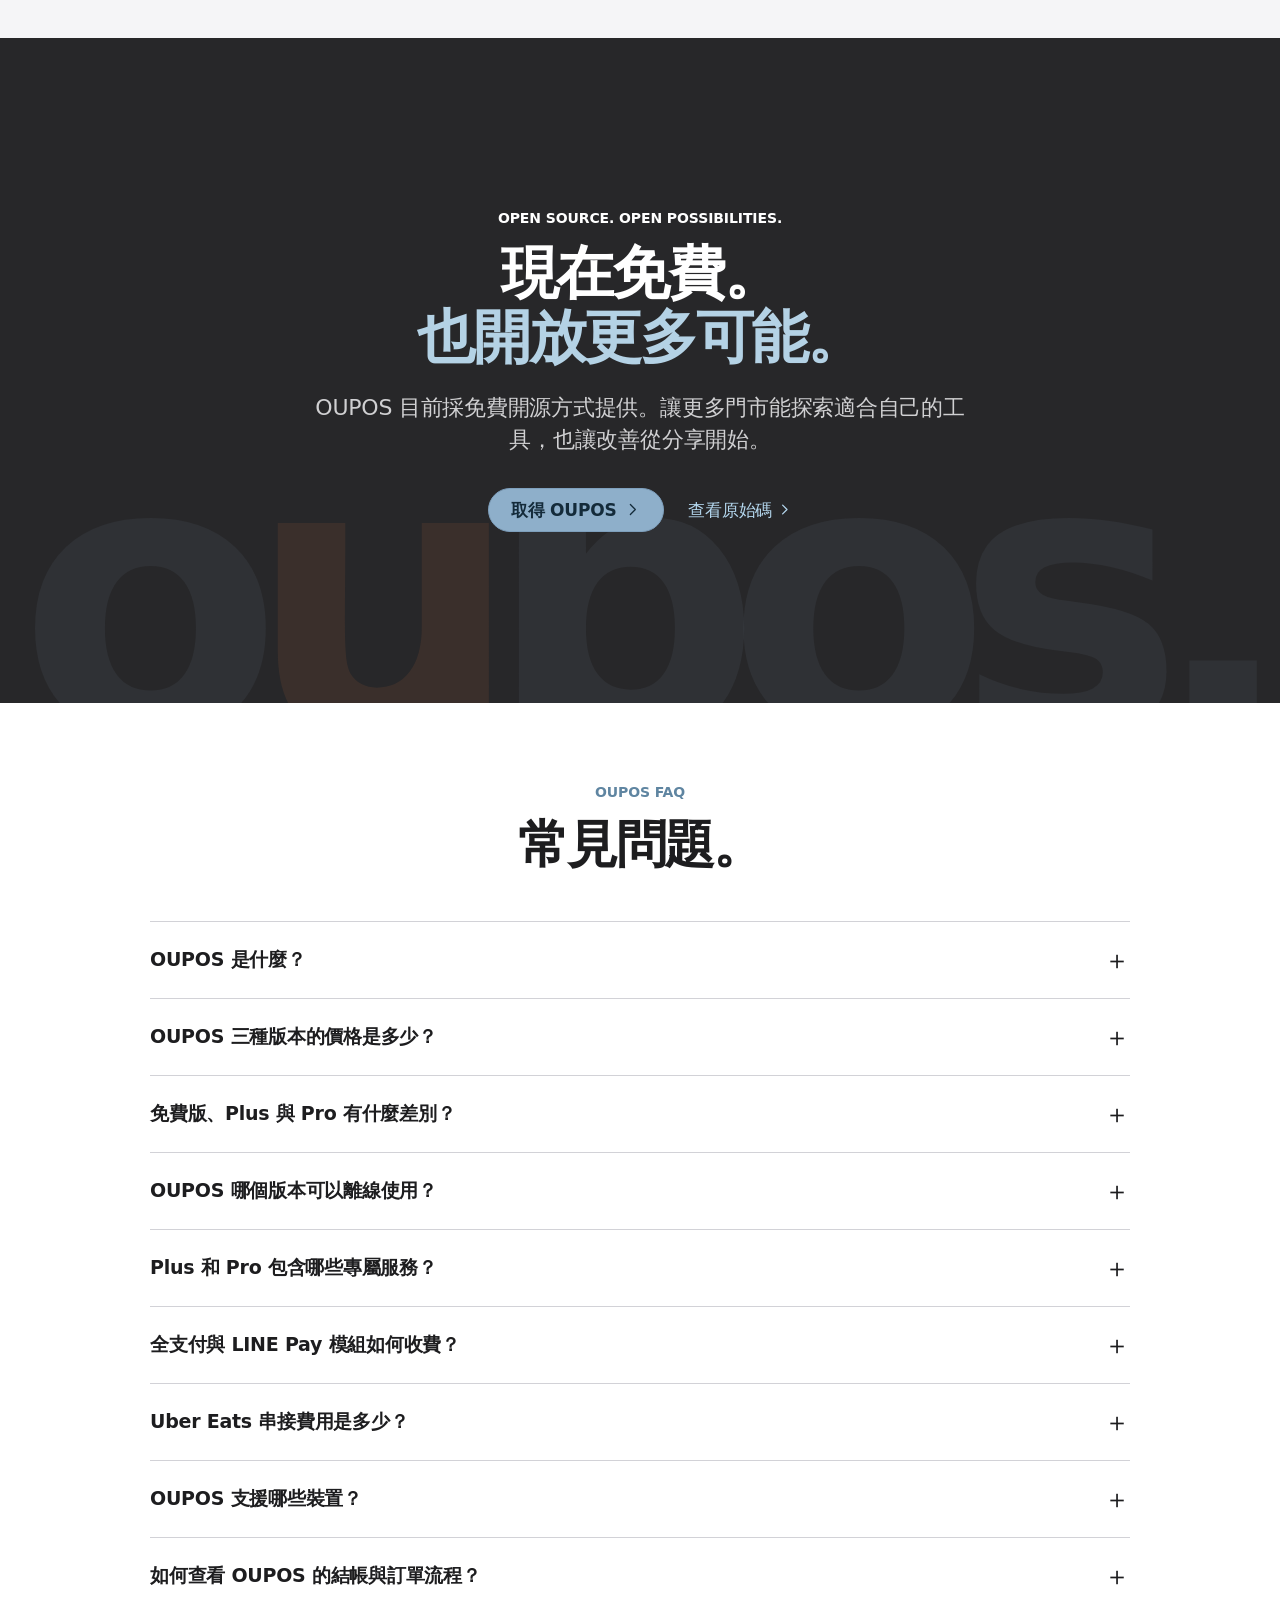
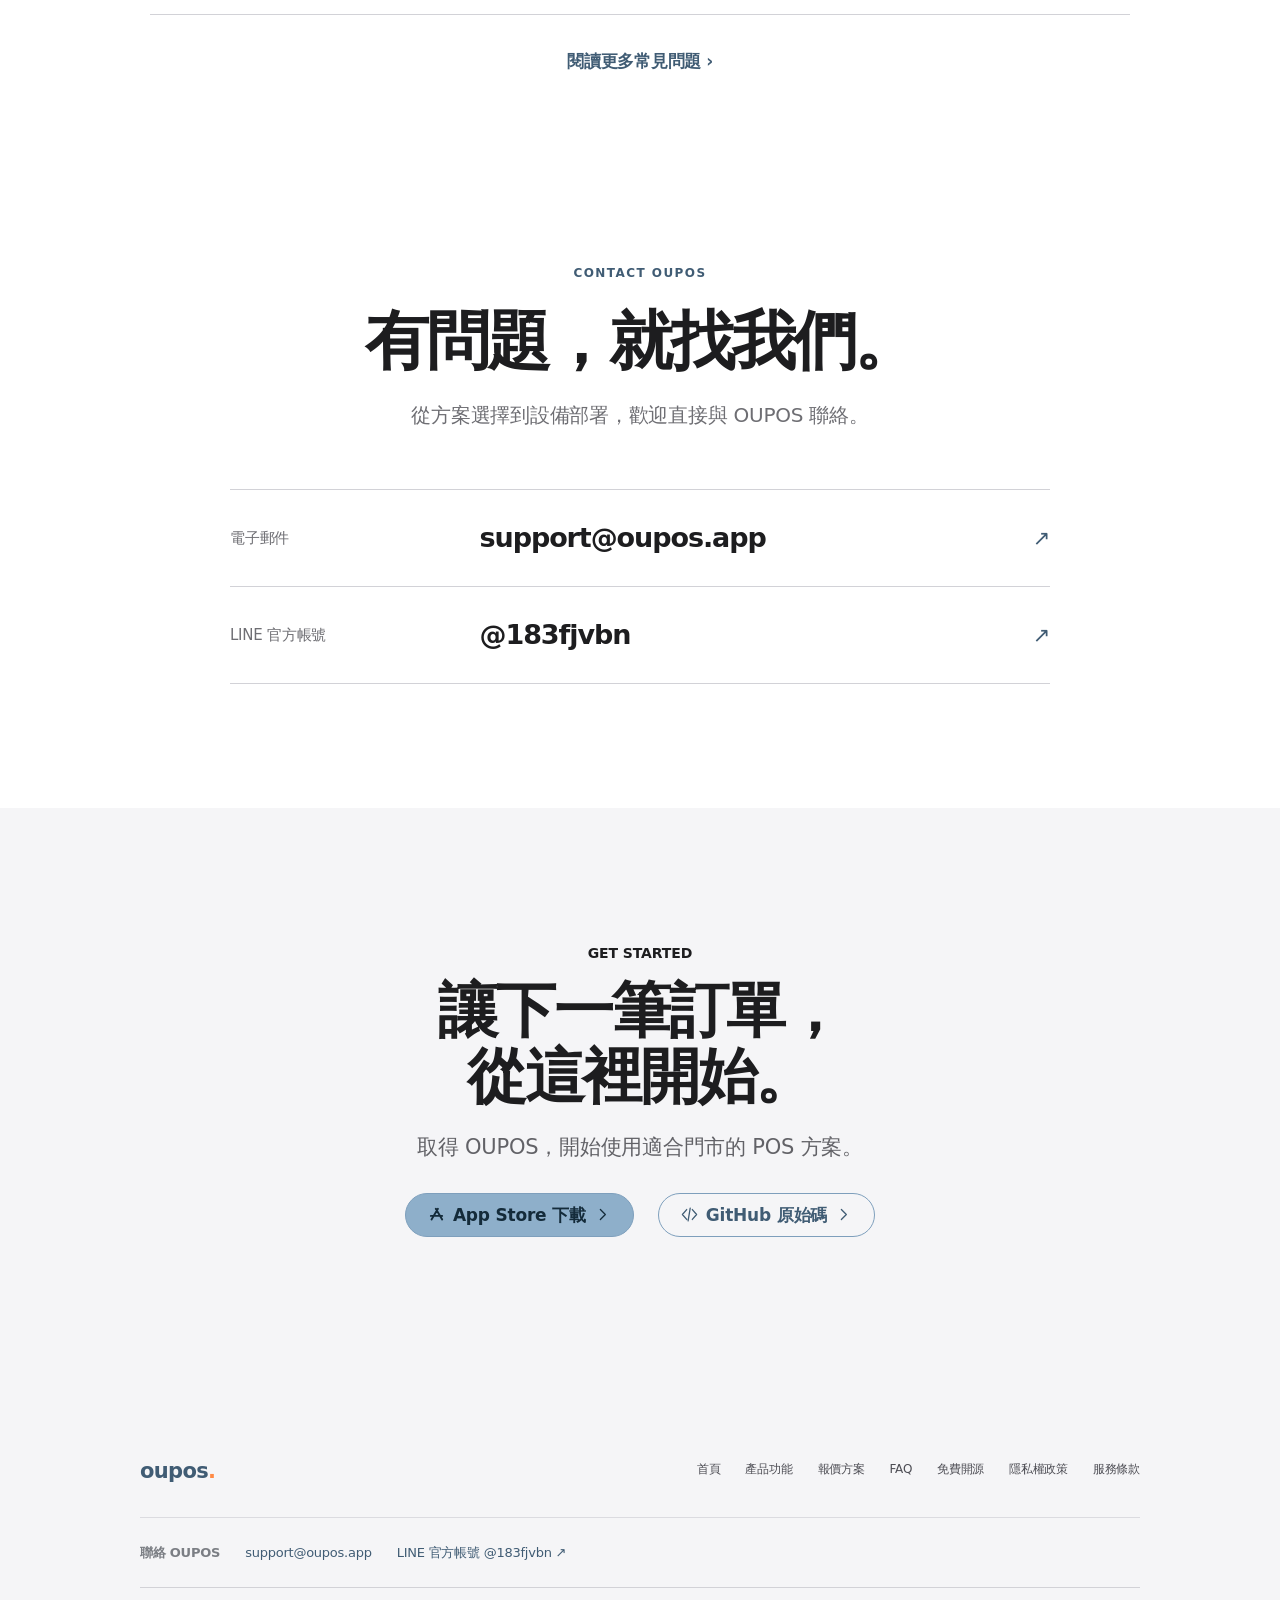
==== commit 53b38e53: "Add files via upload" ====
--- a/index.html
+++ b/index.html
@@ -1,192 +1,195 @@
-<!doctype html>
+<!DOCTYPE html>
+
 <html lang="zh-Hant">
 <head>
-  <meta charset="utf-8">
-  <meta name="viewport" content="width=device-width, initial-scale=1">
-  <meta name="theme-color" content="#f5f5f7">
-  <meta name="description" content="OUPOS 餐飲 POS 系統：免費版 NT$0，支援 POS 結帳、庫存管理、員工帳號及離線使用；Plus NT$259／月，Pro NT$599／月。提供多機作業、手機報表、會員與線上點餐，並可加購金流和 Uber Eats 串接。">
-  <meta name="robots" content="index,follow,max-image-preview:large,max-snippet:-1,max-video-preview:-1">
-  <meta name="googlebot" content="index,follow,max-image-preview:large">
-  <meta name="author" content="OUPOS">
-  <meta name="application-name" content="OUPOS">
-  <link rel="canonical" href="https://oupos.app/">
-  <link rel="alternate" hreflang="zh-Hant-TW" href="https://oupos.app/">
-  <meta property="og:type" content="website">
-  <meta property="og:site_name" content="OUPOS">
-  <meta property="og:locale" content="zh_TW">
-  <meta property="og:title" content="OUPOS｜POS系統">
-  <meta property="og:description" content="OUPOS 餐飲 POS 系統：免費版 NT$0，支援 POS 結帳、庫存管理、員工帳號及離線使用；Plus NT$259／月，Pro NT$599／月。提供多機作業、手機報表、會員與線上點餐，並可加購金流和 Uber Eats 串接。">
-  <meta property="og:url" content="https://oupos.app/">
-  <meta property="og:image" content="https://oupos.app/assets/og-oupos.png">
-  <meta property="og:image:width" content="1200">
-  <meta property="og:image:height" content="630">
-  <meta property="og:image:alt" content="OUPOS POS 系統介面與免費版、Plus、Pro 三種方案">
-  <meta name="twitter:card" content="summary_large_image">
-  <meta name="twitter:title" content="OUPOS｜POS系統">
-  <meta name="twitter:description" content="OUPOS 餐飲 POS 系統：免費版 NT$0，支援 POS 結帳、庫存管理、員工帳號及離線使用；Plus NT$259／月，Pro NT$599／月。提供多機作業、手機報表、會員與線上點餐，並可加購金流和 Uber Eats 串接。">
-  <meta name="twitter:image" content="https://oupos.app/assets/og-oupos.png">
-
-  <title>OUPOS｜POS系統</title>
-  <link rel="icon" href="assets/favicon.svg" type="image/svg+xml">
-  <link rel="stylesheet" href="styles.css?v=20261021c">
-  <link rel="stylesheet" href="pos-demo.css?v=20261021c">
-  <link rel="stylesheet" href="pages.css?v=20261021c">
-  <script type="application/ld+json">{"@context":"https://schema.org","@graph":[{"@type":"Organization","@id":"https://oupos.app/#organization","name":"OUPOS","url":"https://oupos.app/","logo":"https://oupos.app/assets/favicon.svg","email":"support@oupos.app","contactPoint":{"@type":"ContactPoint","contactType":"customer support","email":"support@oupos.app","availableLanguage":["zh-Hant"]},"sameAs":["https://line.me/R/ti/p/%40183fjvbn"]},{"@type":"WebSite","@id":"https://oupos.app/#website","name":"OUPOS","url":"https://oupos.app/","inLanguage":"zh-Hant-TW","publisher":{"@id":"https://oupos.app/#organization"}},{"@type":"SoftwareApplication","@id":"https://oupos.app/#software","name":"OUPOS","alternateName":"OUPOS POS","description":"OUPOS 餐飲 POS 系統：免費版 NT$0，支援 POS 結帳、庫存管理、員工帳號及離線使用；Plus NT$259／月，Pro NT$599／月。提供多機作業、手機報表、會員與線上點餐，並可加購金流和 Uber Eats 串接。","url":"https://oupos.app/","image":"https://oupos.app/assets/og-oupos.png","applicationCategory":"BusinessApplication","operatingSystem":"iPadOS","inLanguage":"zh-Hant-TW","publisher":{"@id":"https://oupos.app/#organization"},"offers":{"@type":"Offer","name":"OUPOS 免費版","price":"0","priceCurrency":"TWD","url":"https://oupos.app/pricing"}},{"@type":"OfferCatalog","@id":"https://oupos.app/#plans","name":"OUPOS POS 版本與價格","url":"https://oupos.app/pricing","itemListElement":[{"@type":"Offer","name":"OUPOS 免費版","price":"0","priceCurrency":"TWD","url":"https://oupos.app/pricing#plan-free","description":"POS 結帳、庫存管理、員工帳號、離線使用"},{"@type":"Offer","name":"OUPOS Plus","price":"259","priceCurrency":"TWD","url":"https://oupos.app/pricing#plan-plus","priceSpecification":{"@type":"UnitPriceSpecification","price":"259","priceCurrency":"TWD","billingDuration":"P1M"},"description":"免費版基本功能（需連網）、多機作業、多台出單機、手機報表、設備部署設定、操作教學、專屬客服"},{"@type":"Offer","name":"OUPOS Pro","price":"599","priceCurrency":"TWD","url":"https://oupos.app/pricing#plan-pro","priceSpecification":{"@type":"UnitPriceSpecification","price":"599","priceCurrency":"TWD","billingDuration":"P1M"},"description":"Plus 全部功能、會員系統、線上點餐、桌邊 QR Code 點餐、設備部署設定、操作教學及專屬客服"}]},{"@type":"OfferCatalog","@id":"https://oupos.app/#addons","name":"OUPOS Plus 與 Pro 可加購模組","url":"https://oupos.app/pricing#addons","itemListElement":[{"@type":"Offer","name":"全支付金流整合模組","description":"POS 掃碼與線上付款；一次性加購","price":"500","priceCurrency":"TWD","url":"https://oupos.app/pricing#addons"},{"@type":"Offer","name":"LINE Pay 金流整合模組","description":"POS 掃碼與線上付款；一次性加購","price":"500","priceCurrency":"TWD","url":"https://oupos.app/pricing#addons"},{"@type":"Offer","name":"全支付與 LINE Pay 金流模組組合","description":"兩個金流模組合購一次性收費","price":"800","priceCurrency":"TWD","url":"https://oupos.app/pricing#addons"},{"@type":"Offer","name":"Uber Eats 串接模組","description":"Plus 與 Pro 可加購，每月收費","price":"99","priceCurrency":"TWD","priceSpecification":{"@type":"UnitPriceSpecification","price":"99","priceCurrency":"TWD","billingDuration":"P1M"},"url":"https://oupos.app/pricing#addons"}]},{"@type":"FAQPage","@id":"https://oupos.app/#faq-schema","mainEntity":[{"@type":"Question","name":"OUPOS 是什麼？","acceptedAnswer":{"@type":"Answer","text":"OUPOS 是為餐飲門市打造的 POS 系統。免費版提供 POS 點餐結帳、庫存管理、員工帳號和離線使用；Plus 和 Pro 則提供多機作業與進階營運功能。"}},{"@type":"Question","name":"OUPOS 三種版本的價格是多少？","acceptedAnswer":{"@type":"Answer","text":"免費版 NT$0；Plus 版本 NT$259／月；Pro 版本 NT$599／月。金流和 Uber Eats 串接模組可於 Plus、Pro 加購。"}},{"@type":"Question","name":"免費版、Plus 與 Pro 有什麼差別？","acceptedAnswer":{"@type":"Answer","text":"免費版包含 POS 結帳、庫存管理、員工帳號與離線使用。Plus 包含免費版所有基本功能，改為需連網使用，並增加多機作業、多台出單機、手機報表、設備部署設定、操作教學及專屬客服。Pro 包含 Plus 全部功能，再增加會員系統、線上點餐與桌邊 QR Code 點餐。"}},{"@type":"Question","name":"OUPOS 哪個版本可以離線使用？","acceptedAnswer":{"@type":"Answer","text":"免費版可以離線使用。Plus 與 Pro 均需連接網際網路使用，雖包含免費版的基本功能，但不提供免費版的離線使用模式。"}},{"@type":"Question","name":"Plus 和 Pro 包含哪些專屬服務？","acceptedAnswer":{"@type":"Answer","text":"Plus 與 Pro 均包含設備部署與設定、操作教學以及專屬客服。"}},{"@type":"Question","name":"全支付與 LINE Pay 模組如何收費？","acceptedAnswer":{"@type":"Answer","text":"Plus、Pro 可加購全支付或 LINE Pay 金流模組，支援 POS 掃碼與線上付款整合。單個模組 NT$500（一次性），兩個模組合購 NT$800（一次性）。第三方金流服務費另計。"}},{"@type":"Question","name":"Uber Eats 串接費用是多少？","acceptedAnswer":{"@type":"Answer","text":"Plus、Pro 可加購 Uber Eats 串接模組，每月 NT$99；此為 OUPOS 模組費用，不包含 Uber Eats 平台本身的服務費。"}},{"@type":"Question","name":"OUPOS 支援哪些裝置？","acceptedAnswer":{"@type":"Answer","text":"OUPOS 的主要 POS 操作介面以 iPad 橫向使用為設計核心。Plus、Pro 可多機作業並支援多台出單機，也可使用手機報表。"}},{"@type":"Question","name":"如何查看 OUPOS 的結帳與訂單流程？","acceptedAnswer":{"@type":"Answer","text":"首頁的「每一步，都看得見」展示區，依序呈現商品選擇、加入購物車、調整配料、現金結帳、線上訂單與營運報表。"}}]}]}</script>
-  <script src="app.js?v=20261021c" defer></script>
+<meta charset="utf-8"/>
+<meta content="width=device-width, initial-scale=1" name="viewport"/>
+<meta content="#f5f5f7" name="theme-color"/>
+<meta content="OUPOS 餐飲 POS 系統：免費版 NT$0，支援 POS 結帳、庫存管理、員工帳號及離線使用；Plus NT$259／月，Pro NT$599／月。提供多機作業、手機報表、會員與線上點餐，並可加購金流和 Uber Eats 串接。" name="description"/>
+<meta content="index,follow,max-image-preview:large,max-snippet:-1,max-video-preview:-1" name="robots"/>
+<meta content="index,follow,max-image-preview:large" name="googlebot"/>
+<meta content="OUPOS" name="author"/>
+<meta content="OUPOS" name="application-name"/>
+<link href="https://oupos.app/" rel="canonical"/>
+<link href="https://oupos.app/" hreflang="zh-Hant-TW" rel="alternate"/>
+<meta content="website" property="og:type"/>
+<meta content="OUPOS" property="og:site_name"/>
+<meta content="zh_TW" property="og:locale"/>
+<meta content="OUPOS｜POS系統" property="og:title"/>
+<meta content="OUPOS 餐飲 POS 系統：免費版 NT$0，支援 POS 結帳、庫存管理、員工帳號及離線使用；Plus NT$259／月，Pro NT$599／月。提供多機作業、手機報表、會員與線上點餐，並可加購金流和 Uber Eats 串接。" property="og:description"/>
+<meta content="https://oupos.app/" property="og:url"/>
+<meta content="https://oupos.app/assets/og-oupos.png" property="og:image"/>
+<meta content="1200" property="og:image:width"/>
+<meta content="630" property="og:image:height"/>
+<meta content="OUPOS POS 系統介面與免費版、Plus、Pro 三種方案" property="og:image:alt"/>
+<meta content="summary_large_image" name="twitter:card"/>
+<meta content="OUPOS｜POS系統" name="twitter:title"/>
+<meta content="OUPOS 餐飲 POS 系統：免費版 NT$0，支援 POS 結帳、庫存管理、員工帳號及離線使用；Plus NT$259／月，Pro NT$599／月。提供多機作業、手機報表、會員與線上點餐，並可加購金流和 Uber Eats 串接。" name="twitter:description"/>
+<meta content="https://oupos.app/assets/og-oupos.png" name="twitter:image"/>
+<title>OUPOS｜POS系統</title>
+<link href="assets/favicon.svg" rel="icon" type="image/svg+xml"/>
+<link href="styles.css?v=20261021c" rel="stylesheet"/>
+<link href="pos-demo.css?v=20261021c" rel="stylesheet"/>
+<link href="pages.css?v=20261021c" rel="stylesheet"/>
+<script type="application/ld+json">{"@context":"https://schema.org","@graph":[{"@type":"Organization","@id":"https://oupos.app/#organization","name":"OUPOS","url":"https://oupos.app/","logo":"https://oupos.app/assets/favicon.svg","email":"support@oupos.app","contactPoint":{"@type":"ContactPoint","contactType":"customer support","email":"support@oupos.app","availableLanguage":["zh-Hant"]},"sameAs":["https://line.me/R/ti/p/%40183fjvbn"]},{"@type":"WebSite","@id":"https://oupos.app/#website","name":"OUPOS","url":"https://oupos.app/","inLanguage":"zh-Hant-TW","publisher":{"@id":"https://oupos.app/#organization"}},{"@type":"SoftwareApplication","@id":"https://oupos.app/#software","name":"OUPOS","alternateName":"OUPOS POS","description":"OUPOS 餐飲 POS 系統：免費版 NT$0，支援 POS 結帳、庫存管理、員工帳號及離線使用；Plus NT$259／月，Pro NT$599／月。提供多機作業、手機報表、會員與線上點餐，並可加購金流和 Uber Eats 串接。","url":"https://oupos.app/","image":"https://oupos.app/assets/og-oupos.png","applicationCategory":"BusinessApplication","operatingSystem":"iPadOS","inLanguage":"zh-Hant-TW","publisher":{"@id":"https://oupos.app/#organization"},"offers":{"@type":"Offer","name":"OUPOS 免費版","price":"0","priceCurrency":"TWD","url":"https://oupos.app/pricing"}},{"@type":"OfferCatalog","@id":"https://oupos.app/#plans","name":"OUPOS POS 版本與價格","url":"https://oupos.app/pricing","itemListElement":[{"@type":"Offer","name":"OUPOS 免費版","price":"0","priceCurrency":"TWD","url":"https://oupos.app/pricing#plan-free","description":"POS 結帳、庫存管理、員工帳號、離線使用"},{"@type":"Offer","name":"OUPOS Plus","price":"259","priceCurrency":"TWD","url":"https://oupos.app/pricing#plan-plus","priceSpecification":{"@type":"UnitPriceSpecification","price":"259","priceCurrency":"TWD","billingDuration":"P1M"},"description":"免費版基本功能（需連網）、多機作業、多台出單機、手機報表、設備部署設定、操作教學、專屬客服"},{"@type":"Offer","name":"OUPOS Pro","price":"599","priceCurrency":"TWD","url":"https://oupos.app/pricing#plan-pro","priceSpecification":{"@type":"UnitPriceSpecification","price":"599","priceCurrency":"TWD","billingDuration":"P1M"},"description":"Plus 全部功能、會員系統、線上點餐、桌邊 QR Code 點餐、設備部署設定、操作教學及專屬客服"}]},{"@type":"OfferCatalog","@id":"https://oupos.app/#addons","name":"OUPOS Plus 與 Pro 可加購模組","url":"https://oupos.app/pricing#addons","itemListElement":[{"@type":"Offer","name":"全支付金流整合模組","description":"POS 掃碼與線上付款；一次性加購","price":"500","priceCurrency":"TWD","url":"https://oupos.app/pricing#addons"},{"@type":"Offer","name":"LINE Pay 金流整合模組","description":"POS 掃碼與線上付款；一次性加購","price":"500","priceCurrency":"TWD","url":"https://oupos.app/pricing#addons"},{"@type":"Offer","name":"全支付與 LINE Pay 金流模組組合","description":"兩個金流模組合購一次性收費","price":"800","priceCurrency":"TWD","url":"https://oupos.app/pricing#addons"},{"@type":"Offer","name":"Uber Eats 串接模組","description":"Plus 與 Pro 可加購，每月收費","price":"99","priceCurrency":"TWD","priceSpecification":{"@type":"UnitPriceSpecification","price":"99","priceCurrency":"TWD","billingDuration":"P1M"},"url":"https://oupos.app/pricing#addons"}]},{"@type":"FAQPage","@id":"https://oupos.app/#faq-schema","mainEntity":[{"@type":"Question","name":"OUPOS 是什麼？","acceptedAnswer":{"@type":"Answer","text":"OUPOS 是為餐飲門市打造的 POS 系統。免費版提供 POS 點餐結帳、庫存管理、員工帳號和離線使用；Plus 和 Pro 則提供多機作業與進階營運功能。"}},{"@type":"Question","name":"OUPOS 三種版本的價格是多少？","acceptedAnswer":{"@type":"Answer","text":"免費版 NT$0；Plus 版本 NT$259／月；Pro 版本 NT$599／月。金流和 Uber Eats 串接模組可於 Plus、Pro 加購。"}},{"@type":"Question","name":"免費版、Plus 與 Pro 有什麼差別？","acceptedAnswer":{"@type":"Answer","text":"免費版包含 POS 結帳、庫存管理、員工帳號與離線使用。Plus 包含免費版所有基本功能，改為需連網使用，並增加多機作業、多台出單機、手機報表、設備部署設定、操作教學及專屬客服。Pro 包含 Plus 全部功能，再增加會員系統、線上點餐與桌邊 QR Code 點餐。"}},{"@type":"Question","name":"OUPOS 哪個版本可以離線使用？","acceptedAnswer":{"@type":"Answer","text":"免費版可以離線使用。Plus 與 Pro 均需連接網際網路使用，雖包含免費版的基本功能，但不提供免費版的離線使用模式。"}},{"@type":"Question","name":"Plus 和 Pro 包含哪些專屬服務？","acceptedAnswer":{"@type":"Answer","text":"Plus 與 Pro 均包含設備部署與設定、操作教學以及專屬客服。"}},{"@type":"Question","name":"全支付與 LINE Pay 模組如何收費？","acceptedAnswer":{"@type":"Answer","text":"Plus、Pro 可加購全支付或 LINE Pay 金流模組，支援 POS 掃碼與線上付款整合。單個模組 NT$500（一次性），兩個模組合購 NT$800（一次性）。第三方金流服務費另計。"}},{"@type":"Question","name":"Uber Eats 串接費用是多少？","acceptedAnswer":{"@type":"Answer","text":"Plus、Pro 可加購 Uber Eats 串接模組，每月 NT$99；此為 OUPOS 模組費用，不包含 Uber Eats 平台本身的服務費。"}},{"@type":"Question","name":"OUPOS 支援哪些裝置？","acceptedAnswer":{"@type":"Answer","text":"OUPOS 的主要 POS 操作介面以 iPad 橫向使用為設計核心。Plus、Pro 可多機作業並支援多台出單機，也可使用手機報表。"}},{"@type":"Question","name":"如何查看 OUPOS 的結帳與訂單流程？","acceptedAnswer":{"@type":"Answer","text":"首頁的「每一步，都看得見」展示區，依序呈現商品選擇、加入購物車、調整配料、現金結帳、線上訂單與營運報表。"}}]}]}</script>
+<script defer="" src="app.js?v=20261021c"></script>
+<link rel="stylesheet" href="/apple-ui.css?v=20261021-apple4">
 </head>
-<body>
-<svg xmlns="http://www.w3.org/2000/svg" class="icon-sprite" aria-hidden="true">
-  <symbol id="i-arrow" viewBox="0 0 24 24"><path d="M5 12h14m-6-6 6 6-6 6"/></symbol>
-  <symbol id="i-arrow-up" viewBox="0 0 24 24"><path d="M7 17 17 7M8 7h9v9"/></symbol>
-  <symbol id="i-chevron" viewBox="0 0 24 24"><path d="m9 5 7 7-7 7"/></symbol>
-  <symbol id="i-check" viewBox="0 0 24 24"><path d="m4 12 5 5L20 6"/></symbol>
-  <symbol id="i-plus" viewBox="0 0 24 24"><path d="M12 5v14M5 12h14"/></symbol>
-  <symbol id="i-x" viewBox="0 0 24 24"><path d="m5 5 14 14M19 5 5 19"/></symbol>
-  <symbol id="i-menu" viewBox="0 0 24 24"><path d="M4 6h16M4 12h16M4 18h16"/></symbol>
-  <symbol id="i-appstore" viewBox="0 0 24 24"><path d="m11 4 9 15M14 4 5 19m-1-5h16" stroke-width="2.7"/></symbol>
-  <symbol id="i-cart" viewBox="0 0 24 24"><circle cx="9" cy="20" r="1"/><circle cx="19" cy="20" r="1"/><path d="M2 3h2l3 13h13l2-9H5"/></symbol>
-  <symbol id="i-grid" viewBox="0 0 24 24"><rect x="3" y="3" width="7" height="7" rx="1"/><rect x="14" y="3" width="7" height="7" rx="1"/><rect x="3" y="14" width="7" height="7" rx="1"/><rect x="14" y="14" width="7" height="7" rx="1"/></symbol>
-  <symbol id="i-scan" viewBox="0 0 24 24"><path d="M8 3H5a2 2 0 0 0-2 2v3m13-5h3a2 2 0 0 1 2 2v3M3 16v3a2 2 0 0 0 2 2h3m13-5v3a2 2 0 0 1-2 2h-3M5 12h14"/></symbol>
-  <symbol id="i-globe" viewBox="0 0 24 24"><circle cx="12" cy="12" r="9"/><path d="M3 12h18M12 3c-4 5-4 13 0 18m0-18c4 5 4 13 0 18"/></symbol>
-  <symbol id="i-chart" viewBox="0 0 24 24"><path d="M3 3v18h18M7 15l4-4 3 3 6-7"/></symbol>
-  <symbol id="i-settings" viewBox="0 0 24 24"><circle cx="12" cy="12" r="3"/><path d="M19.2 15.3a8 8 0 0 0 .4-2l1.8-1.3-1.8-3.1-2.1.6a8 8 0 0 0-1.7-1L15.3 6h-3.6l-.5 2.5a8 8 0 0 0-1.7 1l-2.1-.6L5.6 12l1.8 1.3a8 8 0 0 0 .4 2l-1 1.9 2.6 2.6 1.9-1a8 8 0 0 0 2 .4l1.3 1.8 3.1-1.8-.6-2.1a8 8 0 0 0 1-1.7l2.5-.5z" transform="translate(-2 -1) scale(1.08)"/></symbol>
-  <symbol id="i-code" viewBox="0 0 24 24"><path d="m8 5-6 7 6 7m8-14 6 7-6 7m-3-16-3 18"/></symbol>
-  <symbol id="i-coins" viewBox="0 0 24 24"><rect x="3" y="6" width="18" height="13" rx="2"/><circle cx="12" cy="12.5" r="3"/></symbol>
-  <symbol id="i-clock" viewBox="0 0 24 24"><circle cx="12" cy="12" r="9"/><path d="M12 7v5l4 2"/></symbol>
-  <symbol id="i-spark" viewBox="0 0 24 24"><path d="m12 2 2.3 7.7L22 12l-7.7 2.3L12 22l-2.3-7.7L2 12l7.7-2.3z"/></symbol>
+<body class="apple-redesign">
+<svg aria-hidden="true" class="icon-sprite" xmlns="http://www.w3.org/2000/svg">
+<symbol id="i-arrow" viewbox="0 0 24 24"><path d="M5 12h14m-6-6 6 6-6 6"></path></symbol>
+<symbol id="i-arrow-up" viewbox="0 0 24 24"><path d="M7 17 17 7M8 7h9v9"></path></symbol>
+<symbol id="i-chevron" viewbox="0 0 24 24"><path d="m9 5 7 7-7 7"></path></symbol>
+<symbol id="i-check" viewbox="0 0 24 24"><path d="m4 12 5 5L20 6"></path></symbol>
+<symbol id="i-plus" viewbox="0 0 24 24"><path d="M12 5v14M5 12h14"></path></symbol>
+<symbol id="i-x" viewbox="0 0 24 24"><path d="m5 5 14 14M19 5 5 19"></path></symbol>
+<symbol id="i-menu" viewbox="0 0 24 24"><path d="M4 6h16M4 12h16M4 18h16"></path></symbol>
+<symbol id="i-appstore" viewbox="0 0 24 24"><path d="m11 4 9 15M14 4 5 19m-1-5h16" stroke-width="2.7"></path></symbol>
+<symbol id="i-cart" viewbox="0 0 24 24"><circle cx="9" cy="20" r="1"></circle><circle cx="19" cy="20" r="1"></circle><path d="M2 3h2l3 13h13l2-9H5"></path></symbol>
+<symbol id="i-grid" viewbox="0 0 24 24"><rect height="7" rx="1" width="7" x="3" y="3"></rect><rect height="7" rx="1" width="7" x="14" y="3"></rect><rect height="7" rx="1" width="7" x="3" y="14"></rect><rect height="7" rx="1" width="7" x="14" y="14"></rect></symbol>
+<symbol id="i-scan" viewbox="0 0 24 24"><path d="M8 3H5a2 2 0 0 0-2 2v3m13-5h3a2 2 0 0 1 2 2v3M3 16v3a2 2 0 0 0 2 2h3m13-5v3a2 2 0 0 1-2 2h-3M5 12h14"></path></symbol>
+<symbol id="i-globe" viewbox="0 0 24 24"><circle cx="12" cy="12" r="9"></circle><path d="M3 12h18M12 3c-4 5-4 13 0 18m0-18c4 5 4 13 0 18"></path></symbol>
+<symbol id="i-chart" viewbox="0 0 24 24"><path d="M3 3v18h18M7 15l4-4 3 3 6-7"></path></symbol>
+<symbol id="i-settings" viewbox="0 0 24 24"><circle cx="12" cy="12" r="3"></circle><path d="M19.2 15.3a8 8 0 0 0 .4-2l1.8-1.3-1.8-3.1-2.1.6a8 8 0 0 0-1.7-1L15.3 6h-3.6l-.5 2.5a8 8 0 0 0-1.7 1l-2.1-.6L5.6 12l1.8 1.3a8 8 0 0 0 .4 2l-1 1.9 2.6 2.6 1.9-1a8 8 0 0 0 2 .4l1.3 1.8 3.1-1.8-.6-2.1a8 8 0 0 0 1-1.7l2.5-.5z" transform="translate(-2 -1) scale(1.08)"></path></symbol>
+<symbol id="i-code" viewbox="0 0 24 24"><path d="m8 5-6 7 6 7m8-14 6 7-6 7m-3-16-3 18"></path></symbol>
+<symbol id="i-coins" viewbox="0 0 24 24"><rect height="13" rx="2" width="18" x="3" y="6"></rect><circle cx="12" cy="12.5" r="3"></circle></symbol>
+<symbol id="i-clock" viewbox="0 0 24 24"><circle cx="12" cy="12" r="9"></circle><path d="M12 7v5l4 2"></path></symbol>
+<symbol id="i-spark" viewbox="0 0 24 24"><path d="m12 2 2.3 7.7L22 12l-7.7 2.3L12 22l-2.3-7.7L2 12l7.7-2.3z"></path></symbol>
 </svg>
 <a class="skip-link" href="#main">跳至主要內容</a>
-<header class="product-nav" id="top"><div class="product-nav-inner"><a class="product-nav-name" href="/">OUPOS</a><nav class="product-nav-right" aria-label="網站主選單"><a href="/#cinema" class="product-nav-link">功能亮點</a><a href="/faq" class="product-nav-link product-nav-quick">FAQ</a><a href="#contact" class="product-nav-link">聯絡我們</a><a href="/pricing" class="pill pill-small">報價方案</a></nav></div></header>
+<div class="global-nav" id="global-top"><div class="global-nav-inner">
+<a aria-label="OUPOS 首頁" class="global-mark" href="/">OUPOS</a>
+<nav aria-label="全站導覽" class="global-nav-links"><a href="/">概覽</a><a href="/#features">產品功能</a><a href="/pricing">報價方案</a><a href="/faq">常見問題</a><a href="mailto:support@oupos.app">聯絡我們</a></nav>
+<details class="global-mobile"><summary aria-label="展開網站選單"><span></span><span></span></summary><nav aria-label="行動版網站選單"><a href="/">概覽</a><a href="/#features">產品功能</a><a href="/pricing">報價方案</a><a href="/faq">常見問題</a><a href="mailto:support@oupos.app">聯絡我們</a></nav></details>
+</div></div><header class="product-nav" id="top"><div class="product-nav-inner"><a class="product-nav-name" href="/">OUPOS</a><nav aria-label="OUPOS 導覽" class="product-nav-right"><a class="product-nav-link" href="/#features">產品功能</a><a class="product-nav-link" href="/faq">FAQ</a><a class="product-nav-link" href="/pricing">報價</a><a class="pill pill-small" href="/pricing">查看方案</a></nav></div></header>
 <main id="main">
-  <section class="hero section-tile" id="overview" aria-labelledby="hero-title">
-    <div class="hero-intro reveal"><h1 id="hero-title">OUPOS<br><span>把好用，做到每一步。</span></h1><p>專為經營者打造的 POS 系統。<br>點餐、收款、接單與報表，一切自然流暢。</p><div class="cta-row"><a class="pill" href="#download">免費下載 <svg class="icon"><use href="#i-chevron"></use></svg></a><a class="text-link" href="#cinema">進一步了解 <svg class="icon"><use href="#i-chevron"></use></svg></a></div></div>
-    <div class="hero-product reveal" aria-label="OUPOS iPad POS 展示畫面"><div class="tablet-device hero-tablet"><div class="tablet-camera" aria-hidden="true"></div><div class="hero-app-crop"><div id="hero-pos" class="pos-app"></div></div></div></div>
-    <a href="#cinema" class="scroll-indicator">往下滑動，看看 OUPOS 有多順手 <span aria-hidden="true">↓</span></a>
-  </section>
-  <section class="intro-band section-tile" aria-labelledby="intro-title"><p class="eyebrow reveal">一切，從操作開始。</p><h2 id="intro-title" class="reveal">好的 POS，不該讓你<br><span>多花一秒思考。</span></h2><p class="reveal">大而清楚的操作區域、直覺的流程、隨時掌握的購物車。<br>讓每天重複上百次的動作，都變得輕鬆。</p></section>
-  <section id="cinema" class="cinema-section" aria-labelledby="cinema-title">
-    <div class="cinema-heading"><p class="eyebrow">SCROLL TO EXPLORE</p><h2 id="cinema-title">每一步，都看得見。</h2><p>繼續往下捲動，OUPOS 會跟著你完成一筆訂單。</p></div>
-    <div id="story-track" class="story-track" data-scene="0">
-      <div class="story-sticky">
-        <div class="story-inner">
-          <div class="story-copy" aria-live="polite" aria-atomic="true">
-            <span class="story-index"><span id="story-number">01</span> / 06</span>
-            <div class="story-wording" id="story-wording"><p class="story-kicker" id="story-kicker">快速點餐</p><h3 id="story-title">點一下，<br>就加入購物車。</h3><p id="story-description">商品分類與購物車同時呈現。不必在頁面間來回跳轉。</p></div>
-            <div class="story-meter" role="progressbar" aria-label="操作展示進度" aria-valuemin="1" aria-valuemax="6" aria-valuenow="1" id="story-progressbar"><span id="story-progress-fill"></span></div>
-            <div class="story-controls"><button type="button" id="story-prev" aria-label="上一個操作步驟"><span>←</span></button><button type="button" id="story-next" aria-label="下一個操作步驟"><span>→</span></button><small>捲動或使用方向鍵探索</small></div>
-          </div>
-          <div class="story-product"><div class="tablet-device story-tablet"><div class="tablet-camera" aria-hidden="true"></div><div class="story-screen-slot" id="story-screen" role="img" aria-label="OUPOS POS 商品分類與商品網格"><img class="story-frame is-current" data-scene="0" src="assets/tour-01.webp?v=20261021b" width="1040" height="570" alt="" aria-hidden="true" decoding="async" loading="eager"><img class="story-frame" data-scene="1" src="assets/tour-02.webp?v=20261021b" width="1040" height="570" alt="" aria-hidden="true" decoding="async" loading="eager"><img class="story-frame" data-scene="2" src="assets/tour-03.webp?v=20261021b" width="1040" height="570" alt="" aria-hidden="true" decoding="async" loading="eager"><img class="story-frame" data-scene="3" src="assets/tour-04.webp?v=20261021b" width="1040" height="570" alt="" aria-hidden="true" decoding="async" loading="eager"><img class="story-frame" data-scene="4" src="assets/tour-05.webp?v=20261021b" width="1040" height="570" alt="" aria-hidden="true" decoding="async" loading="eager"><img class="story-frame" data-scene="5" src="assets/tour-06.webp?v=20261021b" width="1040" height="570" alt="" aria-hidden="true" decoding="async" loading="eager"></div></div><div class="story-background-word" aria-hidden="true">OUPOS</div></div>
-        </div>
-        <div class="story-bottom"><span>OUPOS / PRODUCT TOUR</span><span>每一步操作，都自在順手</span></div>
-      </div>
-    </div>
-  </section>
-  <section class="wide-tile tile-dark feature-focus" id="features" aria-labelledby="features-title"><div class="focus-copy reveal"><p class="eyebrow">所有重要的功能，一次到位。</p><h2 id="features-title">小小一台 iPad。<br>掌握整間店。</h2><p>從現場到線上，從下單到統計。資訊在該出現的位置，操作就在指尖。</p><a class="text-link on-dark" href="#cinema">探索操作 <svg class="icon"><use href="#i-chevron"></use></svg></a></div><div class="feature-grid"><article class="feature-card reveal"><span class="feature-icon"><svg class="icon"><use href="#i-cart"></use></svg></span><h3>三欄快速點餐</h3><p>分類、商品、購物車同時顯示，配料直接操作。</p><span class="feature-no">01</span></article><article class="feature-card reveal"><span class="feature-icon"><svg class="icon"><use href="#i-coins"></use></svg></span><h3>清楚的現金找零</h3><p>數字鍵盤輸入實收，立即呈現找零或尚差金額。</p><span class="feature-no">02</span></article><article class="feature-card reveal"><span class="feature-icon"><svg class="icon"><use href="#i-globe"></use></svg></span><h3>線上訂單管理</h3><p>待處理訂單、商品明細與接單動作集中呈現。</p><span class="feature-no">03</span></article><article class="feature-card reveal"><span class="feature-icon"><svg class="icon"><use href="#i-chart"></use></svg></span><h3>營業分析報表</h3><p>查看營業額、訂單數、各付款方式與訂單詳情。</p><span class="feature-no">04</span></article></div></section>
-  <section class="statement section-tile"><p class="eyebrow reveal">OUPOS，為日常而設計。</p><h2 class="reveal">專注每一筆訂單。<br><span>其餘的，交給更順手的工具。</span></h2></section>
-  <section class="pricing-section section-tile" id="pricing" aria-labelledby="pricing-title">
-    <div class="section-head reveal"><p class="eyebrow">OUPOS PLANS &amp; PRICING</p><h2 id="pricing-title">一間店到多台設備，<br>都有適合的 OUPOS。</h2><p>免費開始，隨著門市需求升級。<br>Plus 與 Pro 提供設備部署設定、操作教學及專屬客服。</p></div>
-    <div class="pricing-grid">
-      <article class="plan-card reveal" id="plan-free" aria-labelledby="plan-free-title">
-        <div class="plan-top"><span class="plan-kicker">01 / FREE</span><h3 id="plan-free-title">免費版</h3><p>不需要網路，也能完成日常門市收銀。</p></div>
-        <div class="plan-price"><strong>NT$0</strong><span>免費使用</span></div><div class="plan-divider"></div>
-        <ul><li>POS 點餐與結帳</li><li>商品庫存管理</li><li>員工帳號管理</li><li>離線使用</li></ul>
-        <a class="pill plan-cta" href="#download">取得免費版 <svg class="icon"><use href="#i-chevron"></use></svg></a>
-        <small>適合希望自行設定設備、單機離線營運的門市。</small>
-      </article>
-      <article class="plan-card plan-featured reveal" id="plan-plus" aria-labelledby="plan-plus-title">
-        <div class="plan-top"><span class="plan-kicker">02 / PLUS</span><h3 id="plan-plus-title">Plus 版本</h3><p>多台設備同時作業，營運資訊隨時掌握。</p></div>
-        <div class="plan-price"><strong>NT$259 <span class="price-period">/ 月</span></strong><span>需連接網際網路</span></div><div class="plan-divider"></div>
-        <ul><li>包含免費版的所有功能</li><li>多機作業</li><li>支援多台出單機</li><li>手機報表</li><li>設備部署與設定</li><li>操作教學、專屬客服</li><li>可加購金流與 Uber Eats 模組</li></ul>
-        <a class="pill plan-cta" href="#download">選擇 Plus <svg class="icon"><use href="#i-chevron"></use></svg></a>
-        <small>Plus 為連網使用版本，不提供離線營運模式。</small>
-      </article>
-      <article class="plan-card reveal" id="plan-pro" aria-labelledby="plan-pro-title">
-        <div class="plan-top"><span class="plan-kicker">03 / PRO</span><h3 id="plan-pro-title">Pro 版本</h3><p>現場結帳、會員經營與線上點餐，全面整合。</p></div>
-        <div class="plan-price"><strong>NT$599 <span class="price-period">/ 月</span></strong><span>需連接網際網路</span></div><div class="plan-divider"></div>
-        <ul><li>包含 Plus 版本的所有功能</li><li>會員系統</li><li>線上點餐</li><li>桌邊 QR Code 掃碼點餐</li><li>設備部署與設定</li><li>操作教學、專屬客服</li><li>可加購金流與 Uber Eats 模組</li></ul>
-        <a class="pill pill-outline plan-cta" href="#download">選擇 Pro <svg class="icon"><use href="#i-chevron"></use></svg></a>
-        <small>Pro 為連網使用版本，適合需要線上服務的門市。</small>
-      </article>
-    </div>
-    <div class="comparison reveal"><div class="comparison-head"><h3>三個版本，功能一目了然。</h3><p>價格均為新臺幣；Plus、Pro 按月計費。加購模組另計。</p></div>
-      <div class="table-scroll"><table class="comparison-table"><thead><tr><th scope="col">功能與服務</th><th scope="col">免費版</th><th scope="col">Plus 版本</th><th scope="col">Pro 版本</th></tr></thead><tbody>
-      <tr><th scope="row">方案價格</th><td>NT$0</td><td>NT$259／月</td><td>NT$599／月</td></tr>
-      <tr><th scope="row">POS 點餐與結帳</th><td>✓</td><td>✓</td><td>✓</td></tr>
-      <tr><th scope="row">商品庫存管理</th><td>✓</td><td>✓</td><td>✓</td></tr>
-      <tr><th scope="row">員工帳號</th><td>✓</td><td>✓</td><td>✓</td></tr>
-      <tr><th scope="row">連線需求</th><td>可離線使用</td><td>需連網</td><td>需連網</td></tr>
-      <tr><th scope="row">多機作業</th><td>—</td><td>✓</td><td>✓</td></tr>
-      <tr><th scope="row">多台出單機</th><td>—</td><td>✓</td><td>✓</td></tr>
-      <tr><th scope="row">手機報表</th><td>—</td><td>✓</td><td>✓</td></tr>
-      <tr><th scope="row">會員系統</th><td>—</td><td>—</td><td>✓</td></tr>
-      <tr><th scope="row">線上點餐</th><td>—</td><td>—</td><td>✓</td></tr>
-      <tr><th scope="row">桌邊 QR Code 點餐</th><td>—</td><td>—</td><td>✓</td></tr>
-      <tr><th scope="row">設備部署與設定</th><td>自行設定</td><td>✓</td><td>✓</td></tr>
-      <tr><th scope="row">操作教學</th><td>—</td><td>✓</td><td>✓</td></tr>
-      <tr><th scope="row">專屬客服</th><td>—</td><td>✓</td><td>✓</td></tr>
-      <tr><th scope="row">金流模組加購</th><td>—</td><td>可加購</td><td>可加購</td></tr>
-      <tr><th scope="row">Uber Eats 串接</th><td>—</td><td>可加購</td><td>可加購</td></tr>
-      </tbody></table></div></div>
-    <div class="addons" id="addons" aria-labelledby="addons-title">
-      <div class="section-head reveal addons-heading">
-        <p class="eyebrow">OPTIONAL ADD-ONS</p>
-        <h3 id="addons-title">模組自由加購。</h3>
-        <p>為 Plus 與 Pro 加上更多能力。依照門市需求選擇，費用一目了然。</p>
-      </div>
-      <div class="addon-grid">
-        <article class="plan-card addon-plan reveal" id="addon-pxpay" aria-labelledby="addon-pxpay-title">
-          <div class="plan-top"><span class="plan-kicker">01 / PAYMENT</span>
-            <h3 id="addon-pxpay-title">全支付</h3>
-            <p>POS 掃碼與線上付款整合，讓顧客用熟悉的方式完成付款。</p>
-          </div>
-          <div class="plan-price"><strong>NT$500 <span class="price-period">／一次</span></strong><span>一次性模組費用</span></div>
-          <div class="plan-divider"></div>
-          <ul><li>POS 掃碼收款</li><li>線上付款串接</li><li>Plus、Pro 皆可加購</li></ul>
-          <small>第三方金流手續費另計。</small>
-        </article>
-        <article class="plan-card addon-plan reveal" id="addon-linepay" aria-labelledby="addon-linepay-title">
-          <div class="plan-top"><span class="plan-kicker">02 / PAYMENT</span>
-            <h3 id="addon-linepay-title">LINE Pay</h3>
-            <p>整合門市掃碼收款與線上付款，讓結帳流程更順手。</p>
-          </div>
-          <div class="plan-price"><strong>NT$500 <span class="price-period">／一次</span></strong><span>一次性模組費用</span></div>
-          <div class="plan-divider"></div>
-          <ul><li>POS 掃碼收款</li><li>線上付款串接</li><li>Plus、Pro 皆可加購</li></ul>
-          <small>第三方金流手續費另計。</small>
-        </article>
-        <article class="plan-card addon-plan reveal" id="addon-ubereats" aria-labelledby="addon-ubereats-title">
-          <div class="plan-top"><span class="plan-kicker">03 / DELIVERY</span>
-            <h3 id="addon-ubereats-title">Uber Eats</h3>
-            <p>串接外送平台訂單，減少多個後台來回切換。</p>
-          </div>
-          <div class="plan-price"><strong>NT$99 <span class="price-period">／月</span></strong><span>按月訂閱</span></div>
-          <div class="plan-divider"></div>
-          <ul><li>Uber Eats 訂單串接</li><li>門市訂單集中處理</li><li>Plus、Pro 皆可加購</li></ul>
-          <small>外送平台服務費與抽成另計。</small>
-        </article>
-      </div>
-      <div class="addon-bundle-bar reveal" id="addon-payments">
-        <div class="addon-bundle-copy"><span class="plan-kicker">PAYMENT BUNDLE</span><h4>兩個金流模組，一起更划算。</h4><p>全支付 + LINE Pay，一次加購兩個付款模組。</p></div>
-        <div class="addon-bundle-price"><strong>NT$800</strong><span>合購一次性費用</span></div>
-      </div>
-      <p class="addon-bottom-note">Plus、Pro 均包含設備部署設定、操作教學與專屬客服；模組費用另計。</p>
-    </div>
-  </section>
-  <section class="opensource-section tile-dark section-tile" id="opensource" aria-labelledby="opensource-title"><div class="open-copy reveal"><p class="eyebrow">OPEN SOURCE. OPEN POSSIBILITIES.</p><h2 id="opensource-title">現在免費。<br><span>也開放更多可能。</span></h2><p>OUPOS 目前採免費開源方式提供。讓更多門市能探索適合自己的工具，也讓改善從分享開始。</p><div class="cta-row"><a class="pill pill-light" href="#download">取得 OUPOS <svg class="icon"><use href="#i-chevron"></use></svg></a><a class="text-link on-dark" href="#download">查看原始碼 <svg class="icon"><use href="#i-chevron"></use></svg></a></div></div><div class="open-symbol" aria-hidden="true">o<span>u</span>pos.</div></section>
-  <section class="faq-section section-tile" id="faq" aria-labelledby="faq-title"><div class="faq-container"><div class="section-head reveal"><p class="eyebrow">OUPOS FAQ</p><h2 id="faq-title">常見問題。</h2></div><div class="faq-list reveal"><details><summary>OUPOS 是什麼？ <span aria-hidden="true">＋</span></summary><p>OUPOS 是為餐飲門市打造的 POS 系統。免費版提供 POS 點餐結帳、庫存管理、員工帳號和離線使用；Plus 和 Pro 則提供多機作業與進階營運功能。</p></details><details><summary>OUPOS 三種版本的價格是多少？ <span aria-hidden="true">＋</span></summary><p>免費版 NT$0；Plus 版本 NT$259／月；Pro 版本 NT$599／月。金流和 Uber Eats 串接模組可於 Plus、Pro 加購。</p></details><details><summary>免費版、Plus 與 Pro 有什麼差別？ <span aria-hidden="true">＋</span></summary><p>免費版包含 POS 結帳、庫存管理、員工帳號與離線使用。Plus 包含免費版所有基本功能，改為需連網使用，並增加多機作業、多台出單機、手機報表、設備部署設定、操作教學及專屬客服。Pro 包含 Plus 全部功能，再增加會員系統、線上點餐與桌邊 QR Code 點餐。</p></details><details><summary>OUPOS 哪個版本可以離線使用？ <span aria-hidden="true">＋</span></summary><p>免費版可以離線使用。Plus 與 Pro 均需連接網際網路使用，雖包含免費版的基本功能，但不提供免費版的離線使用模式。</p></details><details><summary>Plus 和 Pro 包含哪些專屬服務？ <span aria-hidden="true">＋</span></summary><p>Plus 與 Pro 均包含設備部署與設定、操作教學以及專屬客服。</p></details><details><summary>全支付與 LINE Pay 模組如何收費？ <span aria-hidden="true">＋</span></summary><p>Plus、Pro 可加購全支付或 LINE Pay 金流模組，支援 POS 掃碼與線上付款整合。單個模組 NT$500（一次性），兩個模組合購 NT$800（一次性）。第三方金流服務費另計。</p></details><details><summary>Uber Eats 串接費用是多少？ <span aria-hidden="true">＋</span></summary><p>Plus、Pro 可加購 Uber Eats 串接模組，每月 NT$99；此為 OUPOS 模組費用，不包含 Uber Eats 平台本身的服務費。</p></details><details><summary>OUPOS 支援哪些裝置？ <span aria-hidden="true">＋</span></summary><p>OUPOS 的主要 POS 操作介面以 iPad 橫向使用為設計核心。Plus、Pro 可多機作業並支援多台出單機，也可使用手機報表。</p></details><details><summary>如何查看 OUPOS 的結帳與訂單流程？ <span aria-hidden="true">＋</span></summary><p>首頁的「每一步，都看得見」展示區，依序呈現商品選擇、加入購物車、調整配料、現金結帳、線上訂單與營運報表。</p></details></div></div><p class="faq-more-link"><a class="text-link" href="/faq">閱讀更多常見問題 <span aria-hidden="true">›</span></a></p>
+<section aria-labelledby="hero-title" class="hero section-tile" id="overview">
+<div class="hero-intro reveal"><h1 id="hero-title">OUPOS<br/><span>把好用，做到每一步。</span></h1><p>專為經營者打造的 POS 系統。<br/>點餐、收款、接單與報表，一切自然流暢。</p><div class="cta-row"><a class="pill" href="#download">免費下載 <svg class="icon"><use href="#i-chevron"></use></svg></a><a class="text-link" href="#cinema">進一步了解 <svg class="icon"><use href="#i-chevron"></use></svg></a></div></div>
+<div aria-label="OUPOS iPad POS 展示畫面" class="hero-product reveal"><div class="tablet-device hero-tablet"><div aria-hidden="true" class="tablet-camera"></div><div class="hero-app-crop"><div class="pos-app" id="hero-pos"></div></div></div></div>
+<a class="scroll-indicator" href="#cinema">往下滑動，看看 OUPOS 有多順手 <span aria-hidden="true">↓</span></a>
 </section>
-  <section class="contact-section section-tile" id="contact" aria-labelledby="contact-title">
-  <div class="contact-inner">
-    <div class="contact-intro"><p class="eyebrow">WE'RE HERE TO HELP</p><h2 id="contact-title">有問題，直接找我們。</h2><p>想了解 OUPOS、詢問方案或安排設備部署？透過 Email 或 LINE 官方帳號聯絡。</p></div>
-    <div class="contact-grid">
-      <a class="contact-card" href="mailto:support@oupos.app"><span class="contact-icon" aria-hidden="true">✉</span><span class="contact-label">EMAIL / 電子郵件</span><strong>support@oupos.app</strong><span class="contact-action">撰寫郵件 <span aria-hidden="true">↗</span></span></a>
-      <a class="contact-card" href="https://line.me/R/ti/p/%40183fjvbn" target="_blank" rel="noopener noreferrer"><span class="contact-icon" aria-hidden="true">@</span><span class="contact-label">LINE OFFICIAL ACCOUNT</span><strong>LINE 官方帳號</strong><span class="contact-id">@183fjvbn</span><span class="contact-action">加入好友並聯絡 <span aria-hidden="true">↗</span></span></a>
-    </div>
-  </div>
+<section aria-labelledby="intro-title" class="intro-band section-tile"><p class="eyebrow reveal">一切，從操作開始。</p><h2 class="reveal" id="intro-title">好的 POS，不該讓你<br/><span>多花一秒思考。</span></h2><p class="reveal">大而清楚的操作區域、直覺的流程、隨時掌握的購物車。<br/>讓每天重複上百次的動作，都變得輕鬆。</p></section>
+<section aria-labelledby="cinema-title" class="cinema-section" id="cinema">
+<div class="cinema-heading"><p class="eyebrow">SCROLL TO EXPLORE</p><h2 id="cinema-title">每一步，都看得見。</h2><p>繼續往下捲動，OUPOS 會跟著你完成一筆訂單。</p></div>
+<div class="story-track" data-scene="0" id="story-track">
+<div class="story-sticky">
+<div class="story-inner">
+<div aria-atomic="true" aria-live="polite" class="story-copy">
+<span class="story-index"><span id="story-number">01</span> / 06</span>
+<div class="story-wording" id="story-wording"><p class="story-kicker" id="story-kicker">快速點餐</p><h3 id="story-title">點一下，<br/>就加入購物車。</h3><p id="story-description">商品分類與購物車同時呈現。不必在頁面間來回跳轉。</p></div>
+<div aria-label="操作展示進度" aria-valuemax="6" aria-valuemin="1" aria-valuenow="1" class="story-meter" id="story-progressbar" role="progressbar"><span id="story-progress-fill"></span></div>
+<div class="story-controls"><button aria-label="上一個操作步驟" id="story-prev" type="button"><span>←</span></button><button aria-label="下一個操作步驟" id="story-next" type="button"><span>→</span></button><small>捲動或使用方向鍵探索</small></div>
+</div>
+<div class="story-product"><div class="tablet-device story-tablet"><div aria-hidden="true" class="tablet-camera"></div><div aria-label="OUPOS POS 商品分類與商品網格" class="story-screen-slot" id="story-screen" role="img"><img alt="" aria-hidden="true" class="story-frame is-current" data-scene="0" decoding="async" height="570" loading="eager" src="assets/tour-01.webp?v=20261021b" width="1040"/><img alt="" aria-hidden="true" class="story-frame" data-scene="1" decoding="async" height="570" loading="eager" src="assets/tour-02.webp?v=20261021b" width="1040"/><img alt="" aria-hidden="true" class="story-frame" data-scene="2" decoding="async" height="570" loading="eager" src="assets/tour-03.webp?v=20261021b" width="1040"/><img alt="" aria-hidden="true" class="story-frame" data-scene="3" decoding="async" height="570" loading="eager" src="assets/tour-04.webp?v=20261021b" width="1040"/><img alt="" aria-hidden="true" class="story-frame" data-scene="4" decoding="async" height="570" loading="eager" src="assets/tour-05.webp?v=20261021b" width="1040"/><img alt="" aria-hidden="true" class="story-frame" data-scene="5" decoding="async" height="570" loading="eager" src="assets/tour-06.webp?v=20261021b" width="1040"/></div></div><div aria-hidden="true" class="story-background-word">OUPOS</div></div>
+</div>
+<div class="story-bottom"><span>OUPOS / PRODUCT TOUR</span><span>每一步操作，都自在順手</span></div>
+</div>
+</div>
 </section>
-<section class="download-section section-tile" id="download" aria-labelledby="download-title"><div class="reveal"><p class="eyebrow">GET STARTED</p><h2 id="download-title">讓下一筆訂單，<br>從這裡開始。</h2><p>取得 OUPOS，開始使用適合門市的 POS 方案。</p><div class="cta-row download-ctas"><a href="#download" class="pill" data-external="appStore"><svg class="icon"><use href="#i-appstore"></use></svg> App Store 下載 <svg class="icon"><use href="#i-chevron"></use></svg></a><a href="#download" class="pill pill-outline" data-external="github"><svg class="icon"><use href="#i-code"></use></svg> GitHub 原始碼 <svg class="icon"><use href="#i-chevron"></use></svg></a></div></div></section>
+<section aria-labelledby="features-title" class="wide-tile tile-dark feature-focus" id="features"><div class="focus-copy reveal"><p class="eyebrow">所有重要的功能，一次到位。</p><h2 id="features-title">小小一台 iPad。<br/>掌握整間店。</h2><p>從現場到線上，從下單到統計。資訊在該出現的位置，操作就在指尖。</p><a class="text-link on-dark" href="#cinema">探索操作 <svg class="icon"><use href="#i-chevron"></use></svg></a></div><div class="feature-grid"><article class="feature-card reveal"><span class="feature-icon"><svg class="icon"><use href="#i-cart"></use></svg></span><h3>三欄快速點餐</h3><p>分類、商品、購物車同時顯示，配料直接操作。</p><span class="feature-no">01</span></article><article class="feature-card reveal"><span class="feature-icon"><svg class="icon"><use href="#i-coins"></use></svg></span><h3>清楚的現金找零</h3><p>數字鍵盤輸入實收，立即呈現找零或尚差金額。</p><span class="feature-no">02</span></article><article class="feature-card reveal"><span class="feature-icon"><svg class="icon"><use href="#i-globe"></use></svg></span><h3>線上訂單管理</h3><p>待處理訂單、商品明細與接單動作集中呈現。</p><span class="feature-no">03</span></article><article class="feature-card reveal"><span class="feature-icon"><svg class="icon"><use href="#i-chart"></use></svg></span><h3>營業分析報表</h3><p>查看營業額、訂單數、各付款方式與訂單詳情。</p><span class="feature-no">04</span></article></div></section>
+<section class="statement section-tile"><p class="eyebrow reveal">OUPOS，為日常而設計。</p><h2 class="reveal">專注每一筆訂單。<br/><span>其餘的，交給更順手的工具。</span></h2></section>
+<section aria-labelledby="pricing-title" class="pricing-section section-tile" id="pricing">
+<div class="section-head reveal"><p class="eyebrow">OUPOS PLANS &amp; PRICING</p><h2 id="pricing-title">一間店到多台設備，<br/>都有適合的 OUPOS。</h2><p>免費開始，隨著門市需求升級。<br/>Plus 與 Pro 提供設備部署設定、操作教學及專屬客服。</p></div>
+<div class="pricing-grid">
+<article aria-labelledby="plan-free-title" class="plan-card reveal" id="plan-free">
+<div class="plan-top"><span class="plan-kicker">01 / FREE</span><h3 id="plan-free-title">免費版</h3><p>不需要網路，也能完成日常門市收銀。</p></div>
+<div class="plan-price"><strong>NT$0</strong><span>免費使用</span></div><div class="plan-divider"></div>
+<ul><li>POS 點餐與結帳</li><li>商品庫存管理</li><li>員工帳號管理</li><li>離線使用</li></ul>
+<a class="pill plan-cta" href="#download">取得免費版 <svg class="icon"><use href="#i-chevron"></use></svg></a>
+<small>適合希望自行設定設備、單機離線營運的門市。</small>
+</article>
+<article aria-labelledby="plan-plus-title" class="plan-card plan-featured reveal" id="plan-plus">
+<div class="plan-top"><span class="plan-kicker">02 / PLUS</span><h3 id="plan-plus-title">Plus 版本</h3><p>多台設備同時作業，營運資訊隨時掌握。</p></div>
+<div class="plan-price"><strong>NT$259 <span class="price-period">/ 月</span></strong><span>需連接網際網路</span></div><div class="plan-divider"></div>
+<ul><li>包含免費版的所有功能</li><li>多機作業</li><li>支援多台出單機</li><li>手機報表</li><li>設備部署與設定</li><li>操作教學、專屬客服</li><li>可加購金流與 Uber Eats 模組</li></ul>
+<a class="pill plan-cta" href="#download">選擇 Plus <svg class="icon"><use href="#i-chevron"></use></svg></a>
+<small>Plus 為連網使用版本，不提供離線營運模式。</small>
+</article>
+<article aria-labelledby="plan-pro-title" class="plan-card reveal" id="plan-pro">
+<div class="plan-top"><span class="plan-kicker">03 / PRO</span><h3 id="plan-pro-title">Pro 版本</h3><p>現場結帳、會員經營與線上點餐，全面整合。</p></div>
+<div class="plan-price"><strong>NT$599 <span class="price-period">/ 月</span></strong><span>需連接網際網路</span></div><div class="plan-divider"></div>
+<ul><li>包含 Plus 版本的所有功能</li><li>會員系統</li><li>線上點餐</li><li>桌邊 QR Code 掃碼點餐</li><li>設備部署與設定</li><li>操作教學、專屬客服</li><li>可加購金流與 Uber Eats 模組</li></ul>
+<a class="pill pill-outline plan-cta" href="#download">選擇 Pro <svg class="icon"><use href="#i-chevron"></use></svg></a>
+<small>Pro 為連網使用版本，適合需要線上服務的門市。</small>
+</article>
+</div>
+<div class="comparison reveal"><div class="comparison-head"><h3>三個版本，功能一目了然。</h3><p>價格均為新臺幣；Plus、Pro 按月計費。加購模組另計。</p></div>
+<div class="table-scroll"><table class="comparison-table"><thead><tr><th scope="col">功能與服務</th><th scope="col">免費版</th><th scope="col">Plus 版本</th><th scope="col">Pro 版本</th></tr></thead><tbody>
+<tr><th scope="row">方案價格</th><td>NT$0</td><td>NT$259／月</td><td>NT$599／月</td></tr>
+<tr><th scope="row">POS 點餐與結帳</th><td>✓</td><td>✓</td><td>✓</td></tr>
+<tr><th scope="row">商品庫存管理</th><td>✓</td><td>✓</td><td>✓</td></tr>
+<tr><th scope="row">員工帳號</th><td>✓</td><td>✓</td><td>✓</td></tr>
+<tr><th scope="row">連線需求</th><td>可離線使用</td><td>需連網</td><td>需連網</td></tr>
+<tr><th scope="row">多機作業</th><td>—</td><td>✓</td><td>✓</td></tr>
+<tr><th scope="row">多台出單機</th><td>—</td><td>✓</td><td>✓</td></tr>
+<tr><th scope="row">手機報表</th><td>—</td><td>✓</td><td>✓</td></tr>
+<tr><th scope="row">會員系統</th><td>—</td><td>—</td><td>✓</td></tr>
+<tr><th scope="row">線上點餐</th><td>—</td><td>—</td><td>✓</td></tr>
+<tr><th scope="row">桌邊 QR Code 點餐</th><td>—</td><td>—</td><td>✓</td></tr>
+<tr><th scope="row">設備部署與設定</th><td>自行設定</td><td>✓</td><td>✓</td></tr>
+<tr><th scope="row">操作教學</th><td>—</td><td>✓</td><td>✓</td></tr>
+<tr><th scope="row">專屬客服</th><td>—</td><td>✓</td><td>✓</td></tr>
+<tr><th scope="row">金流模組加購</th><td>—</td><td>可加購</td><td>可加購</td></tr>
+<tr><th scope="row">Uber Eats 串接</th><td>—</td><td>可加購</td><td>可加購</td></tr>
+</tbody></table></div></div>
+<div aria-labelledby="addons-title" class="addons" id="addons">
+<div class="section-head reveal addons-heading">
+<p class="eyebrow">OPTIONAL ADD-ONS</p>
+<h3 id="addons-title">模組自由加購。</h3>
+<p>為 Plus 與 Pro 加上更多能力。依照門市需求選擇，費用一目了然。</p>
+</div>
+<div class="addon-grid">
+<article aria-labelledby="addon-pxpay-title" class="plan-card addon-plan reveal" id="addon-pxpay">
+<div class="plan-top"><span class="plan-kicker">01 / PAYMENT</span>
+<h3 id="addon-pxpay-title">全支付</h3>
+<p>POS 掃碼與線上付款整合，讓顧客用熟悉的方式完成付款。</p>
+</div>
+<div class="plan-price"><strong>NT$500 <span class="price-period">／一次</span></strong><span>一次性模組費用</span></div>
+<div class="plan-divider"></div>
+<ul><li>POS 掃碼收款</li><li>線上付款串接</li><li>Plus、Pro 皆可加購</li></ul>
+<small>第三方金流手續費另計。</small>
+</article>
+<article aria-labelledby="addon-linepay-title" class="plan-card addon-plan reveal" id="addon-linepay">
+<div class="plan-top"><span class="plan-kicker">02 / PAYMENT</span>
+<h3 id="addon-linepay-title">LINE Pay</h3>
+<p>整合門市掃碼收款與線上付款，讓結帳流程更順手。</p>
+</div>
+<div class="plan-price"><strong>NT$500 <span class="price-period">／一次</span></strong><span>一次性模組費用</span></div>
+<div class="plan-divider"></div>
+<ul><li>POS 掃碼收款</li><li>線上付款串接</li><li>Plus、Pro 皆可加購</li></ul>
+<small>第三方金流手續費另計。</small>
+</article>
+<article aria-labelledby="addon-ubereats-title" class="plan-card addon-plan reveal" id="addon-ubereats">
+<div class="plan-top"><span class="plan-kicker">03 / DELIVERY</span>
+<h3 id="addon-ubereats-title">Uber Eats</h3>
+<p>串接外送平台訂單，減少多個後台來回切換。</p>
+</div>
+<div class="plan-price"><strong>NT$99 <span class="price-period">／月</span></strong><span>按月訂閱</span></div>
+<div class="plan-divider"></div>
+<ul><li>Uber Eats 訂單串接</li><li>門市訂單集中處理</li><li>Plus、Pro 皆可加購</li></ul>
+<small>外送平台服務費與抽成另計。</small>
+</article>
+</div>
+<div class="addon-bundle-bar reveal" id="addon-payments">
+<div class="addon-bundle-copy"><span class="plan-kicker">PAYMENT BUNDLE</span><h4>兩個金流模組，一起更划算。</h4><p>全支付 + LINE Pay，一次加購兩個付款模組。</p></div>
+<div class="addon-bundle-price"><strong>NT$800</strong><span>合購一次性費用</span></div>
+</div>
+<p class="addon-bottom-note">Plus、Pro 均包含設備部署設定、操作教學與專屬客服；模組費用另計。</p>
+</div>
+</section>
+<section aria-labelledby="opensource-title" class="opensource-section tile-dark section-tile" id="opensource"><div class="open-copy reveal"><p class="eyebrow">OPEN SOURCE. OPEN POSSIBILITIES.</p><h2 id="opensource-title">現在免費。<br/><span>也開放更多可能。</span></h2><p>OUPOS 目前採免費開源方式提供。讓更多門市能探索適合自己的工具，也讓改善從分享開始。</p><div class="cta-row"><a class="pill pill-light" href="#download">取得 OUPOS <svg class="icon"><use href="#i-chevron"></use></svg></a><a class="text-link on-dark" href="#download">查看原始碼 <svg class="icon"><use href="#i-chevron"></use></svg></a></div></div><div aria-hidden="true" class="open-symbol">o<span>u</span>pos.</div></section>
+<section aria-labelledby="faq-title" class="faq-section section-tile" id="faq"><div class="faq-container"><div class="section-head reveal"><p class="eyebrow">OUPOS FAQ</p><h2 id="faq-title">常見問題。</h2></div><div class="faq-list reveal"><details><summary>OUPOS 是什麼？ <span aria-hidden="true">＋</span></summary><p>OUPOS 是為餐飲門市打造的 POS 系統。免費版提供 POS 點餐結帳、庫存管理、員工帳號和離線使用；Plus 和 Pro 則提供多機作業與進階營運功能。</p></details><details><summary>OUPOS 三種版本的價格是多少？ <span aria-hidden="true">＋</span></summary><p>免費版 NT$0；Plus 版本 NT$259／月；Pro 版本 NT$599／月。金流和 Uber Eats 串接模組可於 Plus、Pro 加購。</p></details><details><summary>免費版、Plus 與 Pro 有什麼差別？ <span aria-hidden="true">＋</span></summary><p>免費版包含 POS 結帳、庫存管理、員工帳號與離線使用。Plus 包含免費版所有基本功能，改為需連網使用，並增加多機作業、多台出單機、手機報表、設備部署設定、操作教學及專屬客服。Pro 包含 Plus 全部功能，再增加會員系統、線上點餐與桌邊 QR Code 點餐。</p></details><details><summary>OUPOS 哪個版本可以離線使用？ <span aria-hidden="true">＋</span></summary><p>免費版可以離線使用。Plus 與 Pro 均需連接網際網路使用，雖包含免費版的基本功能，但不提供免費版的離線使用模式。</p></details><details><summary>Plus 和 Pro 包含哪些專屬服務？ <span aria-hidden="true">＋</span></summary><p>Plus 與 Pro 均包含設備部署與設定、操作教學以及專屬客服。</p></details><details><summary>全支付與 LINE Pay 模組如何收費？ <span aria-hidden="true">＋</span></summary><p>Plus、Pro 可加購全支付或 LINE Pay 金流模組，支援 POS 掃碼與線上付款整合。單個模組 NT$500（一次性），兩個模組合購 NT$800（一次性）。第三方金流服務費另計。</p></details><details><summary>Uber Eats 串接費用是多少？ <span aria-hidden="true">＋</span></summary><p>Plus、Pro 可加購 Uber Eats 串接模組，每月 NT$99；此為 OUPOS 模組費用，不包含 Uber Eats 平台本身的服務費。</p></details><details><summary>OUPOS 支援哪些裝置？ <span aria-hidden="true">＋</span></summary><p>OUPOS 的主要 POS 操作介面以 iPad 橫向使用為設計核心。Plus、Pro 可多機作業並支援多台出單機，也可使用手機報表。</p></details><details><summary>如何查看 OUPOS 的結帳與訂單流程？ <span aria-hidden="true">＋</span></summary><p>首頁的「每一步，都看得見」展示區，依序呈現商品選擇、加入購物車、調整配料、現金結帳、線上訂單與營運報表。</p></details></div></div><p class="faq-more-link"><a class="text-link" href="/faq">閱讀更多常見問題 <span aria-hidden="true">›</span></a></p>
+</section>
+<section aria-labelledby="apple-contact-title" class="apple-contact" id="contact"><div class="apple-content">
+<p class="apple-eyebrow">CONTACT OUPOS</p><h2 id="apple-contact-title">有問題，就找我們。</h2>
+<p class="apple-contact-lead">從方案選擇到設備部署，歡迎直接與 OUPOS 聯絡。</p>
+<div class="apple-contact-methods">
+<a class="apple-contact-method" href="mailto:support@oupos.app"><span class="apple-contact-label">電子郵件</span><strong>support@oupos.app</strong><span aria-hidden="true" class="apple-arrow">↗</span></a>
+<a class="apple-contact-method" href="https://line.me/R/ti/p/%40183fjvbn" rel="noopener noreferrer" target="_blank"><span class="apple-contact-label">LINE 官方帳號</span><strong>@183fjvbn</strong><span aria-hidden="true" class="apple-arrow">↗</span></a>
+</div></div></section>
+<section aria-labelledby="download-title" class="download-section section-tile" id="download"><div class="reveal"><p class="eyebrow">GET STARTED</p><h2 id="download-title">讓下一筆訂單，<br/>從這裡開始。</h2><p>取得 OUPOS，開始使用適合門市的 POS 方案。</p><div class="cta-row download-ctas"><a class="pill" data-external="appStore" href="#download"><svg class="icon"><use href="#i-appstore"></use></svg> App Store 下載 <svg class="icon"><use href="#i-chevron"></use></svg></a><a class="pill pill-outline" data-external="github" href="#download"><svg class="icon"><use href="#i-code"></use></svg> GitHub 原始碼 <svg class="icon"><use href="#i-chevron"></use></svg></a></div></div></section>
 </main>
-<footer class="site-footer"><div class="footer-inner"><div class="footer-top"><a href="/" class="footer-logo">oupos<span>.</span></a><nav class="footer-nav" aria-label="頁尾導覽"><a href="/">首頁</a><a href="/#features">產品功能</a><a href="/pricing">報價方案</a><a href="/faq">FAQ</a><a href="/#opensource">免費開源</a><a href="/privacy">隱私權政策</a><a href="/terms">服務條款</a></nav></div><div class="footer-contact"><span>聯絡 OUPOS</span><a href="mailto:support@oupos.app">support@oupos.app</a><a href="https://line.me/R/ti/p/%40183fjvbn" target="_blank" rel="noopener noreferrer">LINE 官方帳號 @183fjvbn ↗</a></div><div class="footer-bottom"><span>© 2026 OUPOS</span><span>為餐飲門市打造的 POS 系統</span><a href="#top">回到頁首 ↑</a></div></div></footer>
-<dialog id="info-dialog" class="info-dialog" aria-labelledby="info-dialog-title"><button class="dialog-close" id="dialog-close" aria-label="關閉">×</button><p class="eyebrow">OUPOS</p><h2 id="info-dialog-title">正式連結尚未設定</h2><p id="info-dialog-body">請先設定連結。</p><button type="button" class="pill" id="dialog-ok">了解</button></dialog>
+<footer class="site-footer"><div class="footer-inner"><div class="footer-top"><a class="footer-logo" href="/">oupos<span>.</span></a><nav aria-label="頁尾導覽" class="footer-nav"><a href="/">首頁</a><a href="/#features">產品功能</a><a href="/pricing">報價方案</a><a href="/faq">FAQ</a><a href="/#opensource">免費開源</a><a href="/privacy">隱私權政策</a><a href="/terms">服務條款</a></nav></div><div class="footer-contact"><span>聯絡 OUPOS</span><a href="mailto:support@oupos.app">support@oupos.app</a><a href="https://line.me/R/ti/p/%40183fjvbn" rel="noopener noreferrer" target="_blank">LINE 官方帳號 @183fjvbn ↗</a></div><div class="footer-bottom"><span>© 2026 OUPOS</span><span>為餐飲門市打造的 POS 系統</span><a href="#top">回到頁首 ↑</a></div></div></footer>
+<dialog aria-labelledby="info-dialog-title" class="info-dialog" id="info-dialog"><button aria-label="關閉" class="dialog-close" id="dialog-close">×</button><p class="eyebrow">OUPOS</p><h2 id="info-dialog-title">正式連結尚未設定</h2><p id="info-dialog-body">請先設定連結。</p><button class="pill" id="dialog-ok" type="button">了解</button></dialog>
 </body>
 </html>
--- a/apple-ui.css
+++ b/apple-ui.css
@@ -0,0 +1,155 @@
+/* OUPOS × DESIGN-apple.md — 2026-10-21
+   Apple-inspired type, navigation, spacing, surfaces and photographic product rhythm.
+   IMPORTANT: OUPOS retains its own brand palette (#8EAFCA, #7E9FBC, #FF8A45).
+   No Google/Apple proprietary fonts are bundled or distributed. */
+:root{--ou-blue:#8eafca;--ou-blue-strong:#7e9fbc;--ou-orange:#ff8a45;--ou-deep:#405c74;--ou-ink:#1d1d1f;--ou-grey:#6e6e73;--ou-paper:#f5f5f7;--ou-hair:#d2d2d7;--ou-dark:#272729;--ou-content:1120px;--subnav-height:52px}
+body.apple-redesign{font-family:-apple-system,BlinkMacSystemFont,'SF Pro Text','PingFang TC','Noto Sans TC',system-ui,sans-serif;color:var(--ou-ink);background:#fff;-webkit-font-smoothing:antialiased;letter-spacing:-.24px}
+.apple-redesign h1,.apple-redesign h2,.apple-redesign h3,.apple-redesign h4{font-family:-apple-system,BlinkMacSystemFont,'SF Pro Display','PingFang TC',system-ui,sans-serif;font-weight:600;letter-spacing:-.04em}
+.apple-redesign a:focus-visible,.apple-redesign button:focus-visible,.apple-redesign summary:focus-visible{outline:2px solid var(--ou-deep);outline-offset:4px}
+.apple-redesign .pill{border:1px solid var(--ou-blue-strong);background:var(--ou-blue);color:#142b3a;font-weight:600;box-shadow:none}
+.apple-redesign .pill:hover{background:var(--ou-blue-strong);border-color:var(--ou-blue-strong);color:#142b3a}
+.apple-redesign .pill-outline{background:transparent;color:var(--ou-deep);border-color:var(--ou-blue-strong)}
+.apple-redesign .pill-outline:hover{background:#edf3f8}
+.apple-redesign .text-link{color:var(--ou-deep)}
+.apple-redesign .text-link.on-dark{color:#b4d7ee}
+/* Apple-design two-row shell. The black utility row scrolls naturally; the subnav sticks. */
+.global-nav{height:44px;background:#000;color:#f5f5f7;position:relative;z-index:100}
+.global-nav-inner{height:44px;display:flex;align-items:center;justify-content:space-between;max-width:1000px;margin:auto;padding:0 24px;gap:24px}
+.global-mark{font-size:15px;font-weight:650;letter-spacing:.045em;line-height:1;color:#fff;white-space:nowrap}
+.global-mark:hover{color:#d6e7f3}
+.global-nav-links{display:flex;justify-content:space-between;align-items:center;gap:clamp(16px,3vw,42px);height:100%}
+.global-nav-links a{font-size:12px;font-weight:400;color:#d3d3d7;white-space:nowrap;transition:color .2s}
+.global-nav-links a:hover{color:white}
+.global-mobile{display:none}
+.apple-redesign .product-nav{position:sticky;top:0;height:52px;background:rgba(250,250,252,.86);border-bottom:1px solid rgba(0,0,0,.10);backdrop-filter:blur(18px) saturate(180%);-webkit-backdrop-filter:blur(18px) saturate(180%);z-index:75}
+.apple-redesign .product-nav-inner{max-width:1000px;padding:0 24px}
+.apple-redesign .product-nav-name{font-size:21px;font-weight:600;letter-spacing:-.5px}
+.apple-redesign .product-nav-right{gap:25px}
+.apple-redesign .product-nav-link{font-size:12px;color:#55555a;font-weight:400}
+.apple-redesign .product-nav-link[aria-current=page]{color:var(--ou-ink);font-weight:600}
+.apple-redesign .product-nav-link:hover{color:var(--ou-deep)}
+.apple-redesign .pill-small{min-height:30px;padding:5px 13px;font-size:12px;font-weight:600}
+/* Product-presentation home: preserve real SwiftUI-derived POS canvases and brand accents */
+.apple-redesign .hero{background:var(--ou-paper);padding-top:90px}
+.apple-redesign .hero h1{font-weight:600;line-height:1.075}
+.apple-redesign .hero h1 span{color:#729bb9}
+.apple-redesign .intro-band{background:#fff}
+.apple-redesign .feature-focus{background:#272729}
+.apple-redesign .feature-card{border-radius:0;border:none;background:#343437;box-shadow:none}
+.apple-redesign .feature-icon{background:transparent;border:1px solid #637e94;border-radius:11px;color:#c2ddeb}
+.apple-redesign .feature-no{color:#bad4e6}
+.apple-redesign .story-background-word{color:rgba(142,175,202,.07)}
+.apple-redesign .story-controls button{color:var(--ou-deep)}
+.apple-redesign .story-screen-slot{width:100%;height:auto;aspect-ratio:1040/570;position:relative;overflow:hidden;isolation:isolate}
+.apple-redesign .story-frame{display:block;position:absolute;inset:0;width:100%;height:100%;object-fit:fill;opacity:0;visibility:hidden;transition:opacity .32s ease;pointer-events:none}
+.apple-redesign .story-frame.is-current{opacity:1;visibility:visible}
+.apple-redesign .story-tablet{aspect-ratio:auto;transform:none!important}
+/* Single quiet brand-led action grammar. Prefer boundaries to decorative shadows. */
+.apple-redesign .pricing-section,.apple-redesign .apple-plans{background:var(--ou-paper)}
+.apple-redesign .plan-card{border:1px solid #dedee3;border-radius:18px;background:#fff;box-shadow:none;padding:34px 30px 28px}
+.apple-redesign .plan-featured{border:2px solid var(--ou-blue-strong);padding:33px 29px 27px}
+.apple-redesign .plan-kicker{color:var(--ou-deep);font-size:12px;font-weight:600;letter-spacing:.06em}
+.apple-redesign .plan-kicker em{border-radius:6px;background:#f2f7fa;border-color:#d4e3ed;color:var(--ou-deep)}
+.apple-redesign .plan-card h3{font-size:30px;line-height:1.15;margin-top:19px}
+.apple-redesign .plan-top>p{color:#68686e}
+.apple-redesign .plan-price strong{font-size:32px;font-weight:600;letter-spacing:-.035em}
+.apple-redesign .plan-card li:before{color:#537e9c}
+.apple-redesign .plan-card .plan-cta{margin-top:auto}
+.apple-redesign .comparison{background:#fff;border-radius:18px;box-shadow:none}
+.apple-redesign .comparison-table td:nth-child(2){color:var(--ou-deep)}
+.apple-redesign .addon-grid{grid-template-columns:repeat(3,minmax(0,1fr));gap:20px}
+.apple-redesign .addon-bundle-bar{border:1px solid #c6dbe9;border-radius:18px;background:#e9f2f8}
+.apple-redesign .addon-bundle-copy h4{font-weight:600}
+.apple-redesign .faq-list details{border-color:#d2d2d7}
+.apple-redesign .opensource-section{background:#272729}
+.apple-redesign .download-section{background:#f5f5f7}
+/* White space, SF display hierarchy and restrained contrasting dark tile on standalone pages */
+.apple-content{width:min(calc(100% - 48px),var(--ou-content));margin-inline:auto}
+.apple-hero{background:#f5f5f7;text-align:center;overflow:hidden}
+.apple-hero-center{padding-top:clamp(94px,10vw,147px)}
+.apple-eyebrow{font-size:12px;font-weight:600;line-height:1.5;letter-spacing:.12em;color:var(--ou-deep);margin:0 0 25px}
+.apple-hero h1{font-size:clamp(44px,6.6vw,88px);letter-spacing:-.055em;line-height:1.06;font-weight:600;margin:0 auto 27px;max-width:1000px}
+.apple-hero-lead{font-size:clamp(19px,2.1vw,25px);font-weight:400;letter-spacing:-.025em;line-height:1.42;color:#6e6e73;margin:0 auto 22px;max-width:770px}
+.apple-inline-link{display:inline-flex;align-items:center;gap:8px;color:var(--ou-deep);font-size:17px;font-weight:500;line-height:1.5}
+.apple-inline-link:hover{text-decoration:underline;text-underline-offset:5px}
+.apple-inline-link span{font-size:25px;font-weight:400;line-height:1}
+.apple-hero-device{width:min(100%,970px);margin:75px auto -5px}
+.apple-device{border:10px solid #151515;background:#151515;border-radius:23px;overflow:hidden;box-shadow:rgba(0,0,0,.20) 3px 5px 30px;line-height:0}
+.apple-device img{display:block;width:100%;height:auto;aspect-ratio:1040/570;object-fit:fill}
+.apple-hero-pricing{background:#f5f5f7}
+.apple-hero-pricing .apple-hero-center{padding-top:105px}
+.apple-hero-faq{background:#fff;min-height:565px}
+.apple-hero-faq .apple-hero-center{padding-top:128px;padding-bottom:112px}
+.apple-plans,.apple-comparison,.apple-addon-section{padding:110px 0}
+.apple-plans .pricing-grid{margin-bottom:0}
+.apple-section-heading{text-align:center;max-width:825px;margin:0 auto 56px}
+.apple-section-heading h2{font-size:clamp(38px,4.5vw,64px);line-height:1.11;letter-spacing:-.045em;margin:0 0 20px}
+.apple-section-heading>p:last-child{font-size:20px;color:#6e6e73;line-height:1.45;margin:0 auto}
+.apple-comparison{background:#fff}
+.apple-comparison .comparison{padding:0;border-radius:0;max-width:var(--ou-content)}
+.apple-comparison .comparison-head{display:none}
+.apple-comparison .comparison-table{font-size:15px}
+.apple-comparison .comparison-table thead th{background:#f5f5f7}
+.apple-comparison .comparison-table th,.apple-comparison .comparison-table td{padding-block:20px}
+.apple-addon-section{background:#f5f5f7}
+.apple-addon-section .addons{margin:0 auto}
+.apple-addon-section .addons-heading{display:none}
+.apple-addon-section .addon-plan .plan-top>p{min-height:66px}
+.apple-addon-section .addon-bottom-note{margin-top:26px}
+/* Full-bleed dark statement rather than nested CTA cards */
+.apple-dark-cta{background:#272729;color:#fff;text-align:center;padding:127px 0 131px}
+.apple-dark-cta h2{font-size:clamp(43px,5vw,72px);line-height:1.09;letter-spacing:-.045em;margin:0 0 25px}
+.apple-dark-cta p:not(.apple-eyebrow){font-size:20px;line-height:1.5;color:#d2d2d7;max-width:720px;margin:0 auto 24px}
+.apple-dark-cta .apple-eyebrow{color:#a7cce5}
+.apple-dark-cta .apple-actions{display:flex;gap:32px;align-items:center;justify-content:center;flex-wrap:wrap}
+.apple-dark-cta .apple-inline-link{color:#b8d9ef}
+/* FAQ: editorial rows and hairline dividers, not colored pills or cards */
+.apple-faq-body{background:#f5f5f7;padding:44px 0 116px}
+.apple-faq-group{display:grid;grid-template-columns:minmax(210px,.82fr) minmax(0,1.9fr);gap:75px;padding:72px 0 73px;border-bottom:1px solid #d2d2d7;scroll-margin-top:82px}
+.apple-faq-group:last-child{border-bottom:0}
+.apple-faq-group-title h2{font-size:clamp(27px,3vw,40px);line-height:1.17;margin:0}
+.apple-faq-group .apple-eyebrow{color:#718a9f;margin-bottom:15px}
+.apple-faq-items{min-width:0}
+.apple-faq-items details{border-bottom:1px solid #d2d2d7}
+.apple-faq-items details:first-child{border-top:1px solid #d2d2d7}
+.apple-faq-items summary{list-style:none;cursor:pointer;display:flex;justify-content:space-between;align-items:center;gap:25px;min-height:82px;padding:17px 5px 17px 0;font-size:19px;line-height:1.34;font-weight:600;letter-spacing:-.035em}
+.apple-faq-items summary::-webkit-details-marker{display:none}
+.apple-faq-icon{height:24px;width:24px;flex:none;position:relative}
+.apple-faq-icon:before,.apple-faq-icon:after{content:'';position:absolute;top:11px;left:4px;width:16px;height:2px;border-radius:2px;background:#678eaa;transition:transform .22s}
+.apple-faq-icon:after{transform:rotate(90deg)}
+.apple-faq-items details[open] .apple-faq-icon:after{transform:rotate(0)}
+.apple-faq-answer{color:#6e6e73;font-size:16px;line-height:1.75;max-width:680px;padding:0 25px 24px 0}
+.apple-faq-answer p{margin:0}
+.apple-feature-banner{padding:114px 0 0;overflow:hidden}
+.apple-feature-banner-dark{background:#272729;color:#fff}
+.apple-feature-banner .apple-content{display:grid;grid-template-columns:1fr 1.14fr;align-items:center;gap:7%}
+.apple-feature-text{padding:0 0 110px}
+.apple-feature-text h2{font-size:clamp(39px,4.5vw,64px);line-height:1.1;letter-spacing:-.045em;margin:0 0 21px}
+.apple-feature-text>p:not(.apple-eyebrow){font-size:19px;line-height:1.5;color:#d2d2d7;max-width:520px}
+.apple-feature-banner .apple-eyebrow{color:#b5d9ed}
+.apple-feature-banner .apple-inline-link{color:#b7d9ed}
+.apple-feature-product{align-self:end}
+.apple-feature-product .apple-device{transform:translateY(15px);border-bottom-left-radius:0;border-bottom-right-radius:0}
+/* Contact: clear two-row editorial links without heavy backgrounds/shadows. */
+.apple-contact{background:#fff;text-align:center;padding:110px 0 124px}
+.apple-contact h2{font-size:clamp(40px,5vw,67px);line-height:1.09;letter-spacing:-.045em;margin:0 auto 24px}
+.apple-contact-lead{color:#6e6e73;font-size:20px;line-height:1.5;max-width:740px;margin:0 auto 59px}
+.apple-contact-methods{width:min(100%,820px);margin:auto;text-align:left;border-top:1px solid #d2d2d7}
+.apple-contact-method{display:grid;grid-template-columns:minmax(125px,1fr) minmax(0,2.3fr) auto;gap:16px;align-items:center;padding:28px 0;border-bottom:1px solid #d2d2d7;color:var(--ou-ink);transition:color .2s}
+.apple-contact-method:hover{color:var(--ou-deep)}
+.apple-contact-label{color:#6e6e73;font-size:15px}
+.apple-contact-method strong{font-size:clamp(18px,2.25vw,27px);font-weight:600;letter-spacing:-.04em;overflow-wrap:anywhere}
+.apple-arrow{font-size:21px;color:var(--ou-deep)}
+.apple-redesign .site-footer{background:#f5f5f7;padding:68px 24px 32px}
+.apple-redesign .footer-inner{max-width:1000px}
+.apple-redesign .footer-logo{color:var(--ou-deep);font-weight:650}
+.apple-redesign .footer-contact{border-bottom:1px solid #d2d2d7;padding:25px 0}
+.apple-redesign .footer-contact a{color:var(--ou-deep)}
+.apple-redesign .footer-bottom{padding-top:23px}
+.apple-redesign .footer-nav a{font-size:12px}
+/* Keep legal text readable under the new common shell */
+.apple-redesign .legal-page h1{letter-spacing:-.035em}
+@media(max-width:970px){.apple-faq-group{gap:36px;grid-template-columns:minmax(170px,.7fr) 1.6fr}.apple-feature-banner .apple-content{gap:4%}.apple-redesign .addon-grid{grid-template-columns:1fr;max-width:540px}.apple-redesign .addon-plan .plan-top>p{min-height:0}}
+@media(max-width:720px){.global-nav-inner{padding:0 17px}.global-nav-links{display:none}.global-mobile{display:block;position:relative;margin-left:auto}.global-mobile summary{list-style:none;display:flex;flex-direction:column;justify-content:center;gap:5px;width:44px;height:44px;align-items:center;cursor:pointer}.global-mobile summary::-webkit-details-marker{display:none}.global-mobile summary span{height:1.5px;width:19px;background:#fff;border-radius:2px}.global-mobile[open] summary span:first-child{transform:translateY(3.3px) rotate(45deg)}.global-mobile[open] summary span:last-child{transform:translateY(-3.3px) rotate(-45deg)}.global-mobile nav{position:absolute;top:44px;right:-17px;width:min(320px,95vw);background:rgba(27,27,29,.98);padding:18px 26px;display:flex;flex-direction:column;gap:0;box-shadow:0 16px 24px rgba(0,0,0,.16)}.global-mobile nav a{display:block;padding:14px 0;border-bottom:1px solid #424246;color:#f5f5f7;font-size:15px}.global-mobile nav a:last-child{border:0}.apple-redesign .product-nav-right .product-nav-link{display:none}.apple-content{width:calc(100% - 40px)}.apple-hero-center{padding-top:81px}.apple-hero h1{font-size:clamp(39px,9.2vw,58px)}.apple-hero-lead{font-size:18px}.apple-hero-lead br{display:none}.apple-hero-device{width:calc(100% + 18px);margin:54px auto 0;transform:translateX(-9px)}.apple-device{border-width:6px;border-radius:15px}.apple-hero-faq{min-height:0}.apple-hero-faq .apple-hero-center{padding:82px 0 87px}.apple-plans,.apple-comparison,.apple-addon-section{padding:75px 0}.apple-section-heading{margin-bottom:39px}.apple-section-heading h2{font-size:clamp(35px,8vw,47px)}.apple-section-heading>p:last-child{font-size:17px}.apple-redesign .plan-card{padding:29px 25px 26px}.apple-redesign .plan-featured{padding:28px 24px 25px}.apple-redesign .pricing-grid{gap:15px}.apple-redesign .comparison{padding:0;overflow:visible}.apple-redesign .comparison-table{min-width:660px}.apple-faq-body{padding:8px 0 70px}.apple-faq-group{display:block;padding:56px 0 42px}.apple-faq-group-title{margin-bottom:26px}.apple-faq-group-title h2{font-size:31px}.apple-faq-items summary{min-height:76px;font-size:17px}.apple-faq-answer{font-size:15px}.apple-feature-banner{padding:86px 0 0}.apple-feature-banner .apple-content{display:block}.apple-feature-text{padding:0 0 47px}.apple-feature-text h2{font-size:43px}.apple-feature-product .apple-device{margin:0 -10px}.apple-dark-cta{padding:91px 0 96px}.apple-dark-cta h2{font-size:42px}.apple-dark-cta p:not(.apple-eyebrow){font-size:17px}.apple-contact{padding:79px 0 84px}.apple-contact h2{font-size:43px}.apple-contact-lead{font-size:17px;margin-bottom:36px}.apple-contact-method{grid-template-columns:1fr auto;gap:8px;padding:22px 0}.apple-contact-label{grid-column:1/2;grid-row:1/2}.apple-contact-method strong{grid-column:1/2;grid-row:2/3;font-size:22px}.apple-arrow{grid-column:2/3;grid-row:1/3}.apple-redesign .site-footer{padding-top:50px}.apple-redesign .footer-nav{column-gap:21px}.apple-redesign .hero{padding-top:53px}.apple-redesign .feature-card{min-height:215px}}
+@media(max-width:420px){.apple-content{width:calc(100% - 32px)}.apple-hero h1{font-size:38px}.apple-hero-faq .apple-hero-center{padding-top:71px}.apple-feature-text h2{font-size:37px}.apple-redesign .plan-price strong{font-size:30px}.apple-redesign .story-copy h3{font-size:27px}.apple-redesign .hero h1{font-size:33px}}
+@media(prefers-reduced-motion:reduce){.apple-redesign *{scroll-behavior:auto!important;transition-duration:0s!important;animation-duration:0s!important}.apple-redesign .motion-ready .reveal{opacity:1;transform:none}}
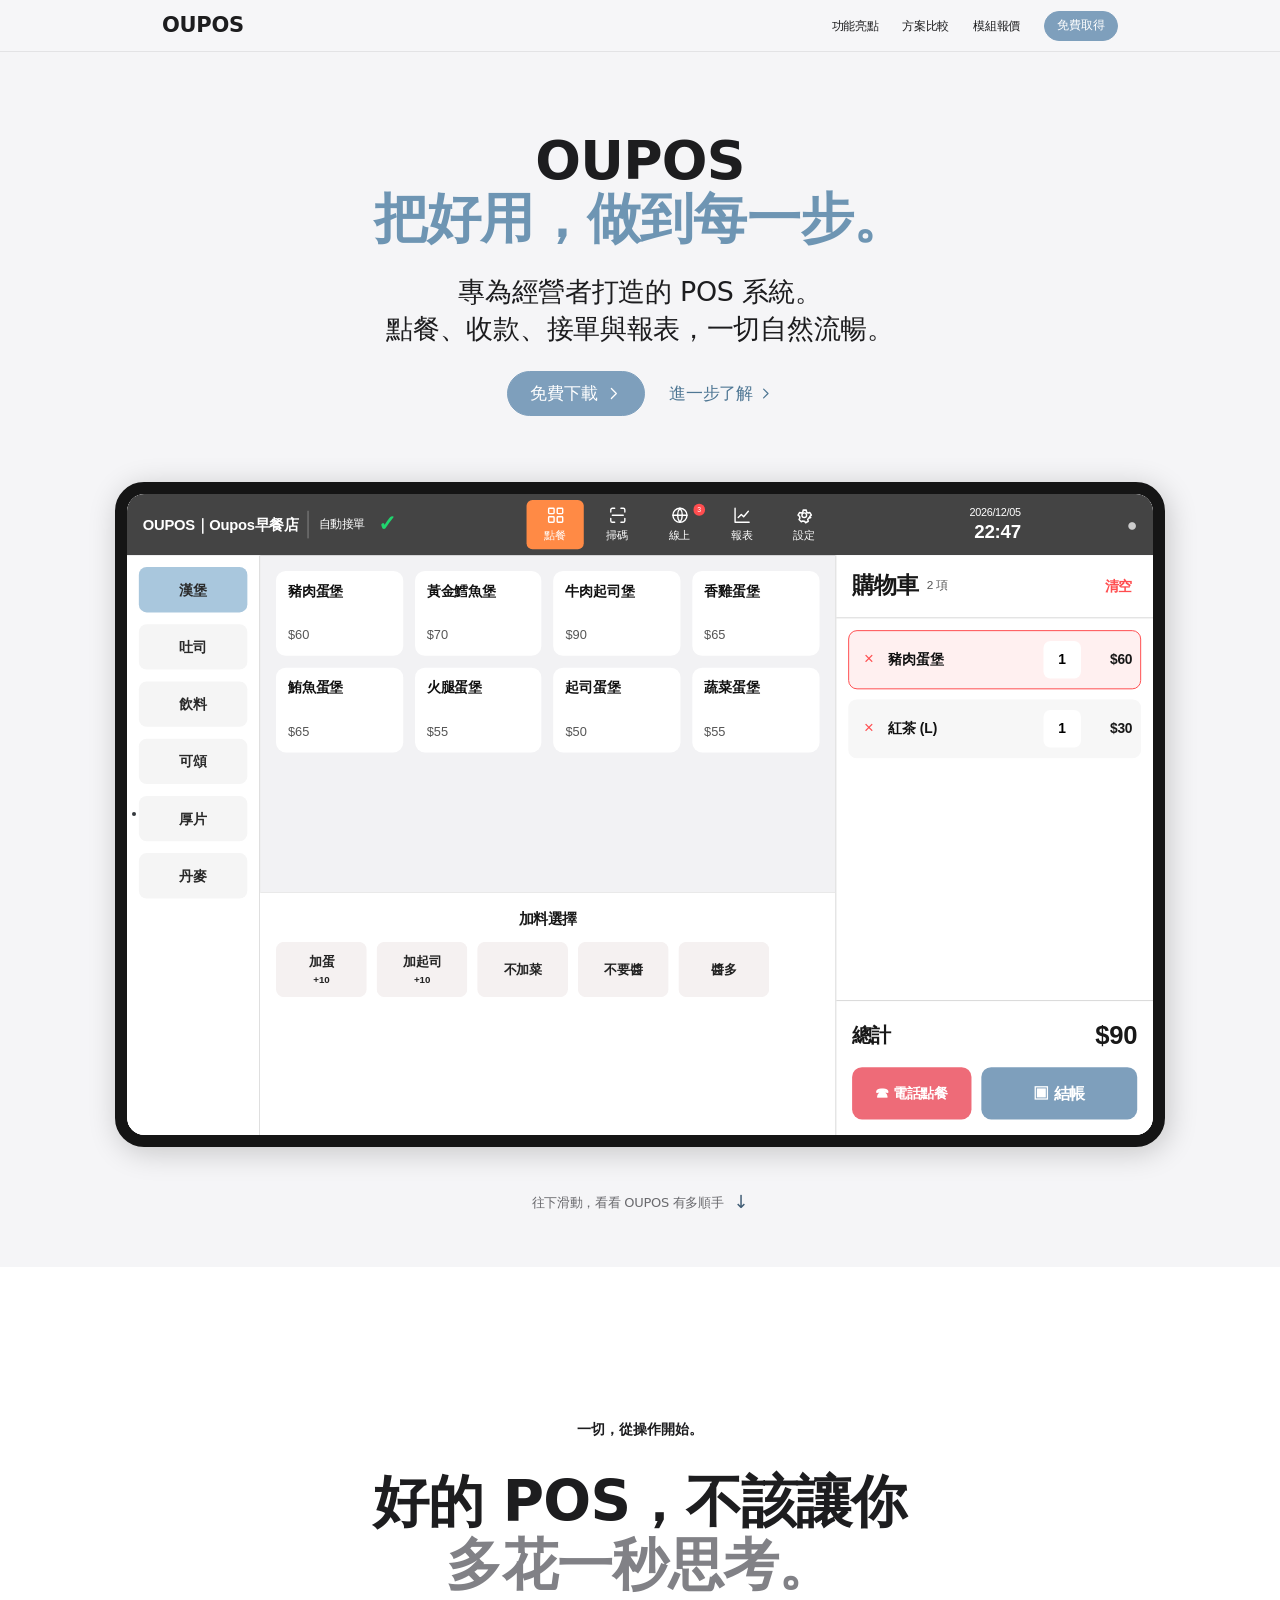
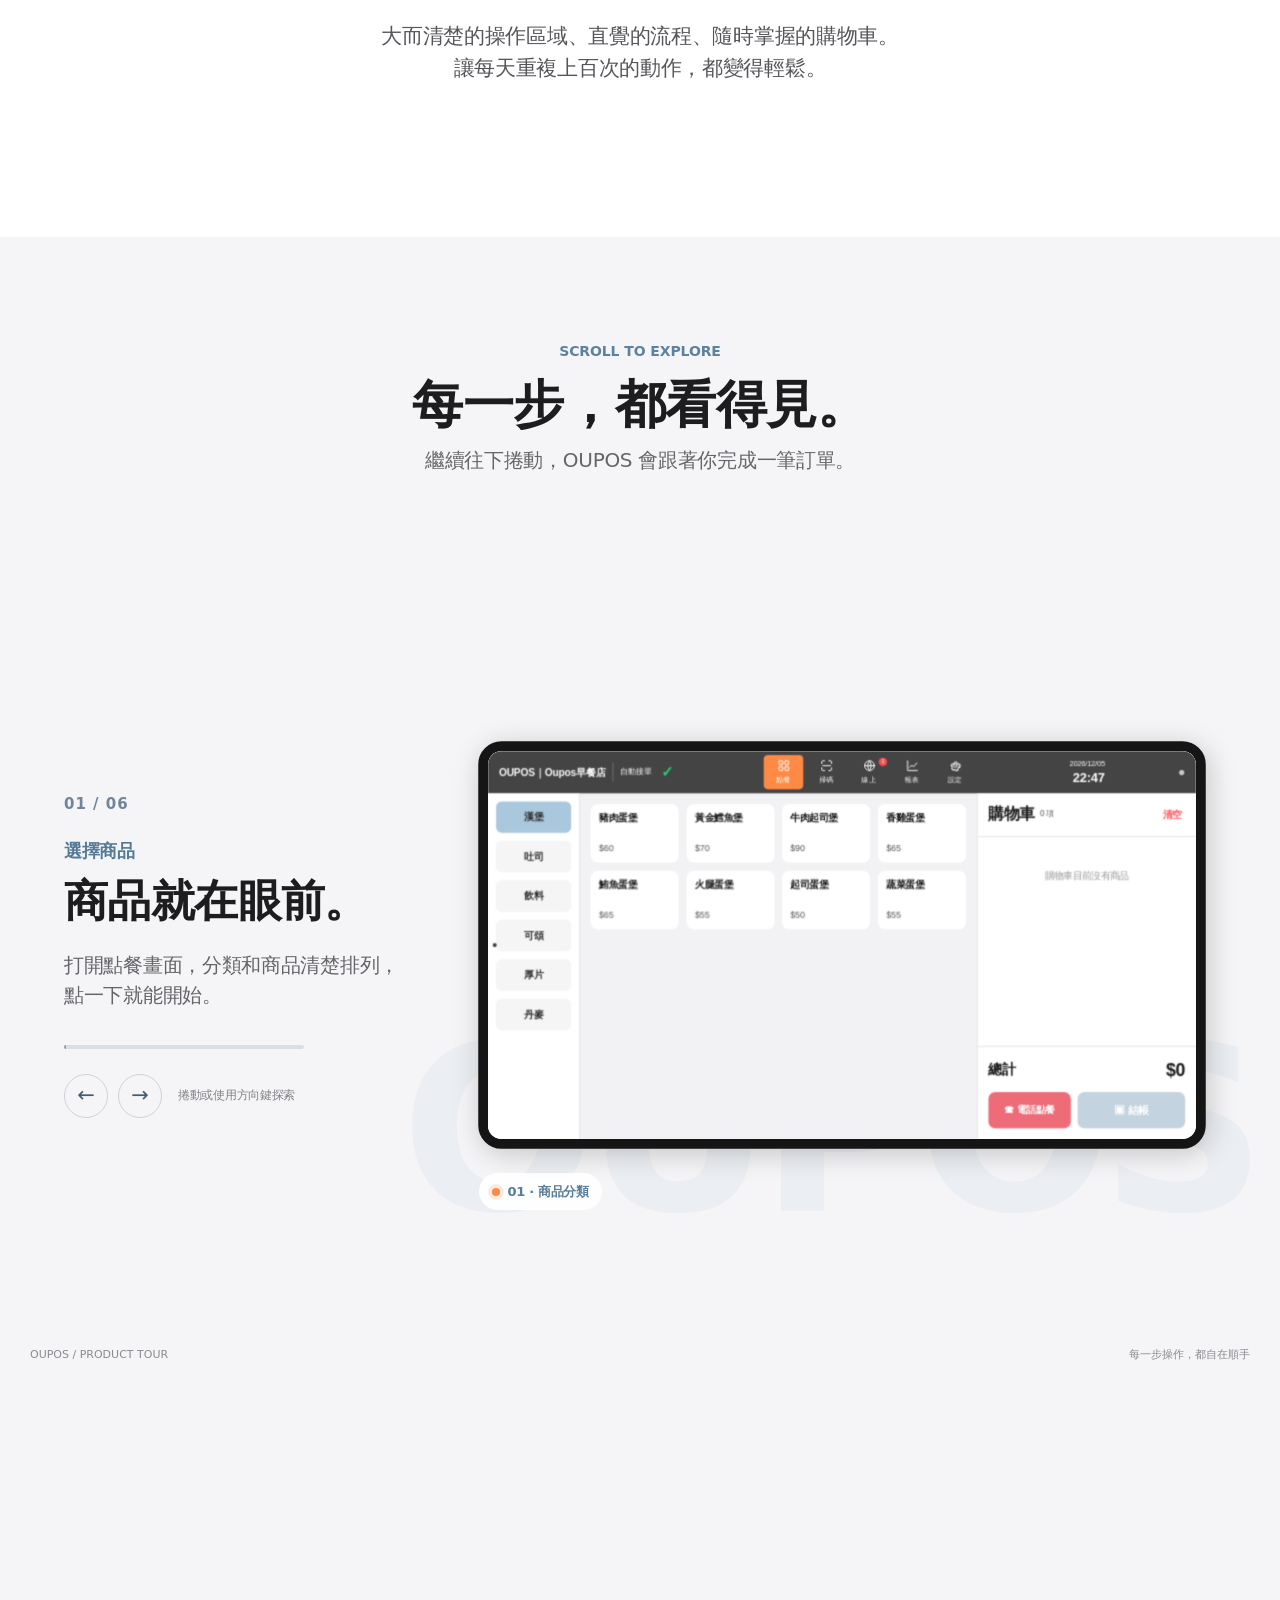
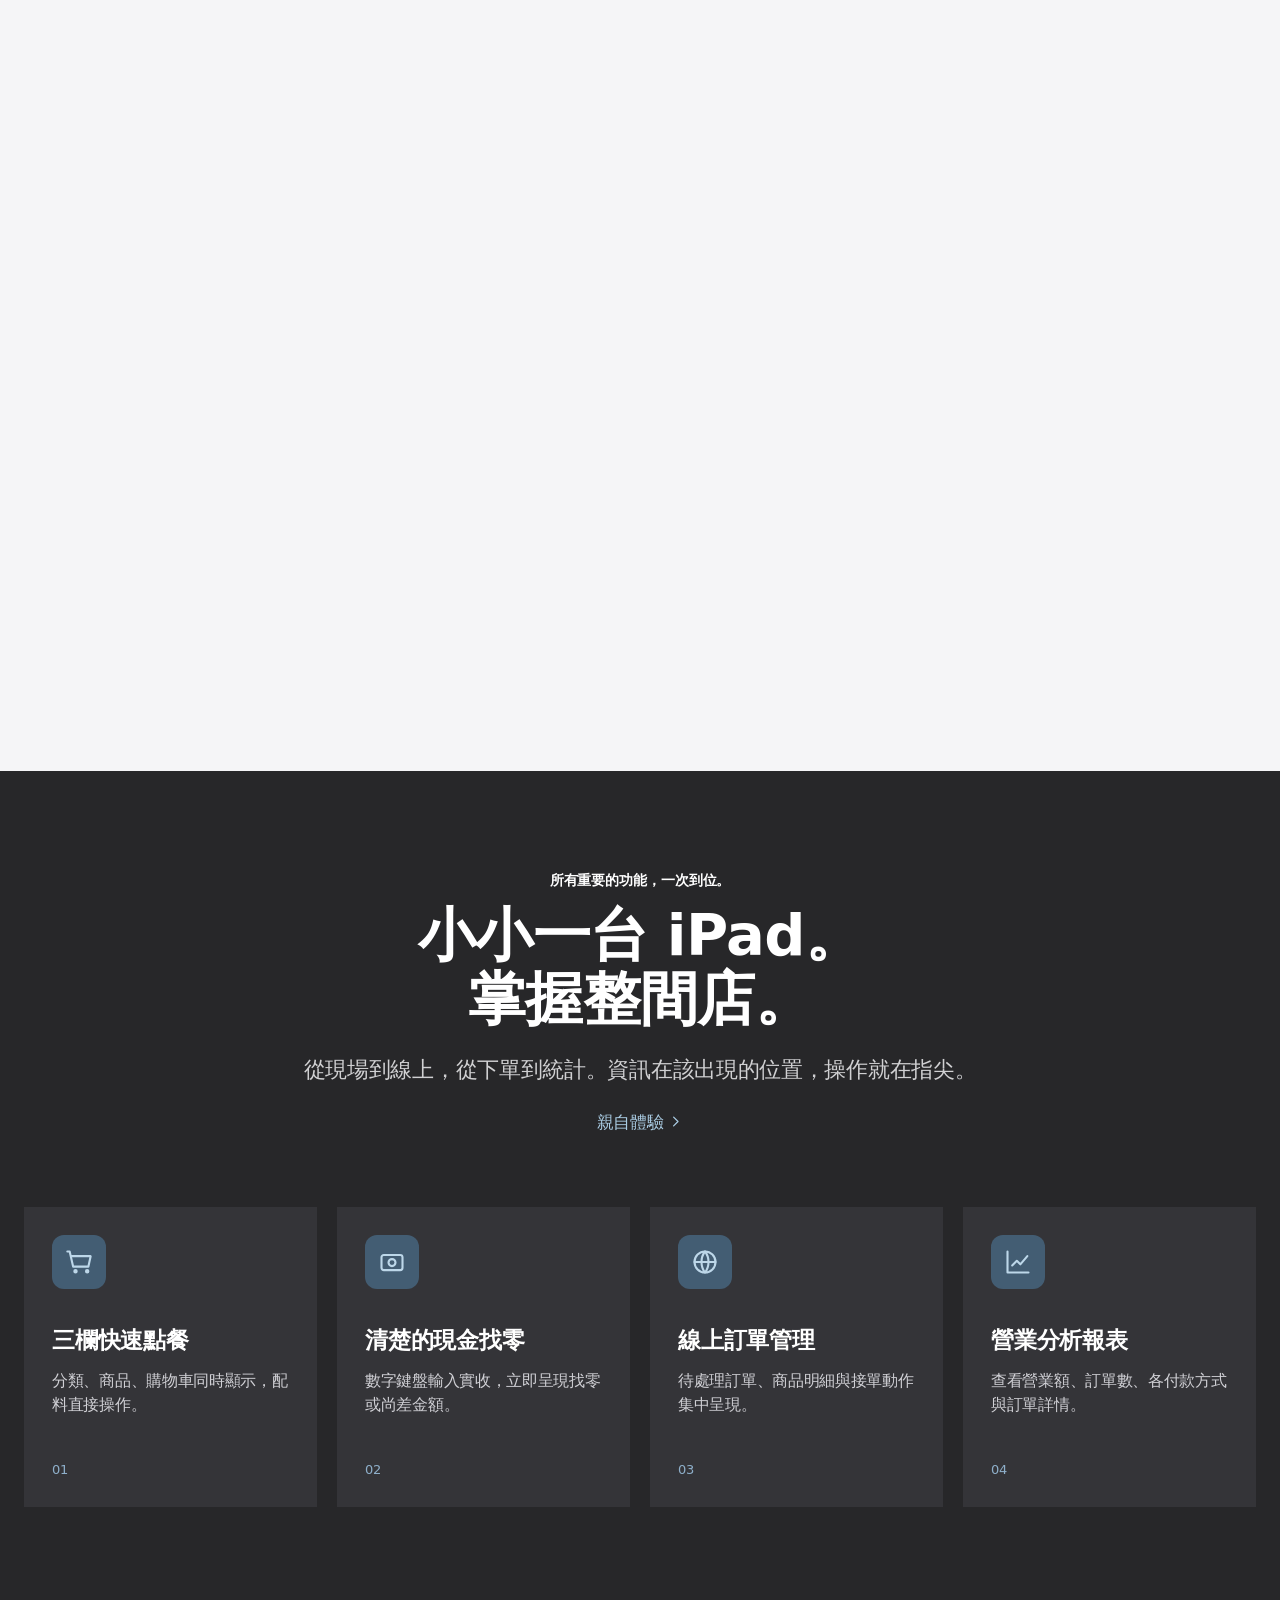
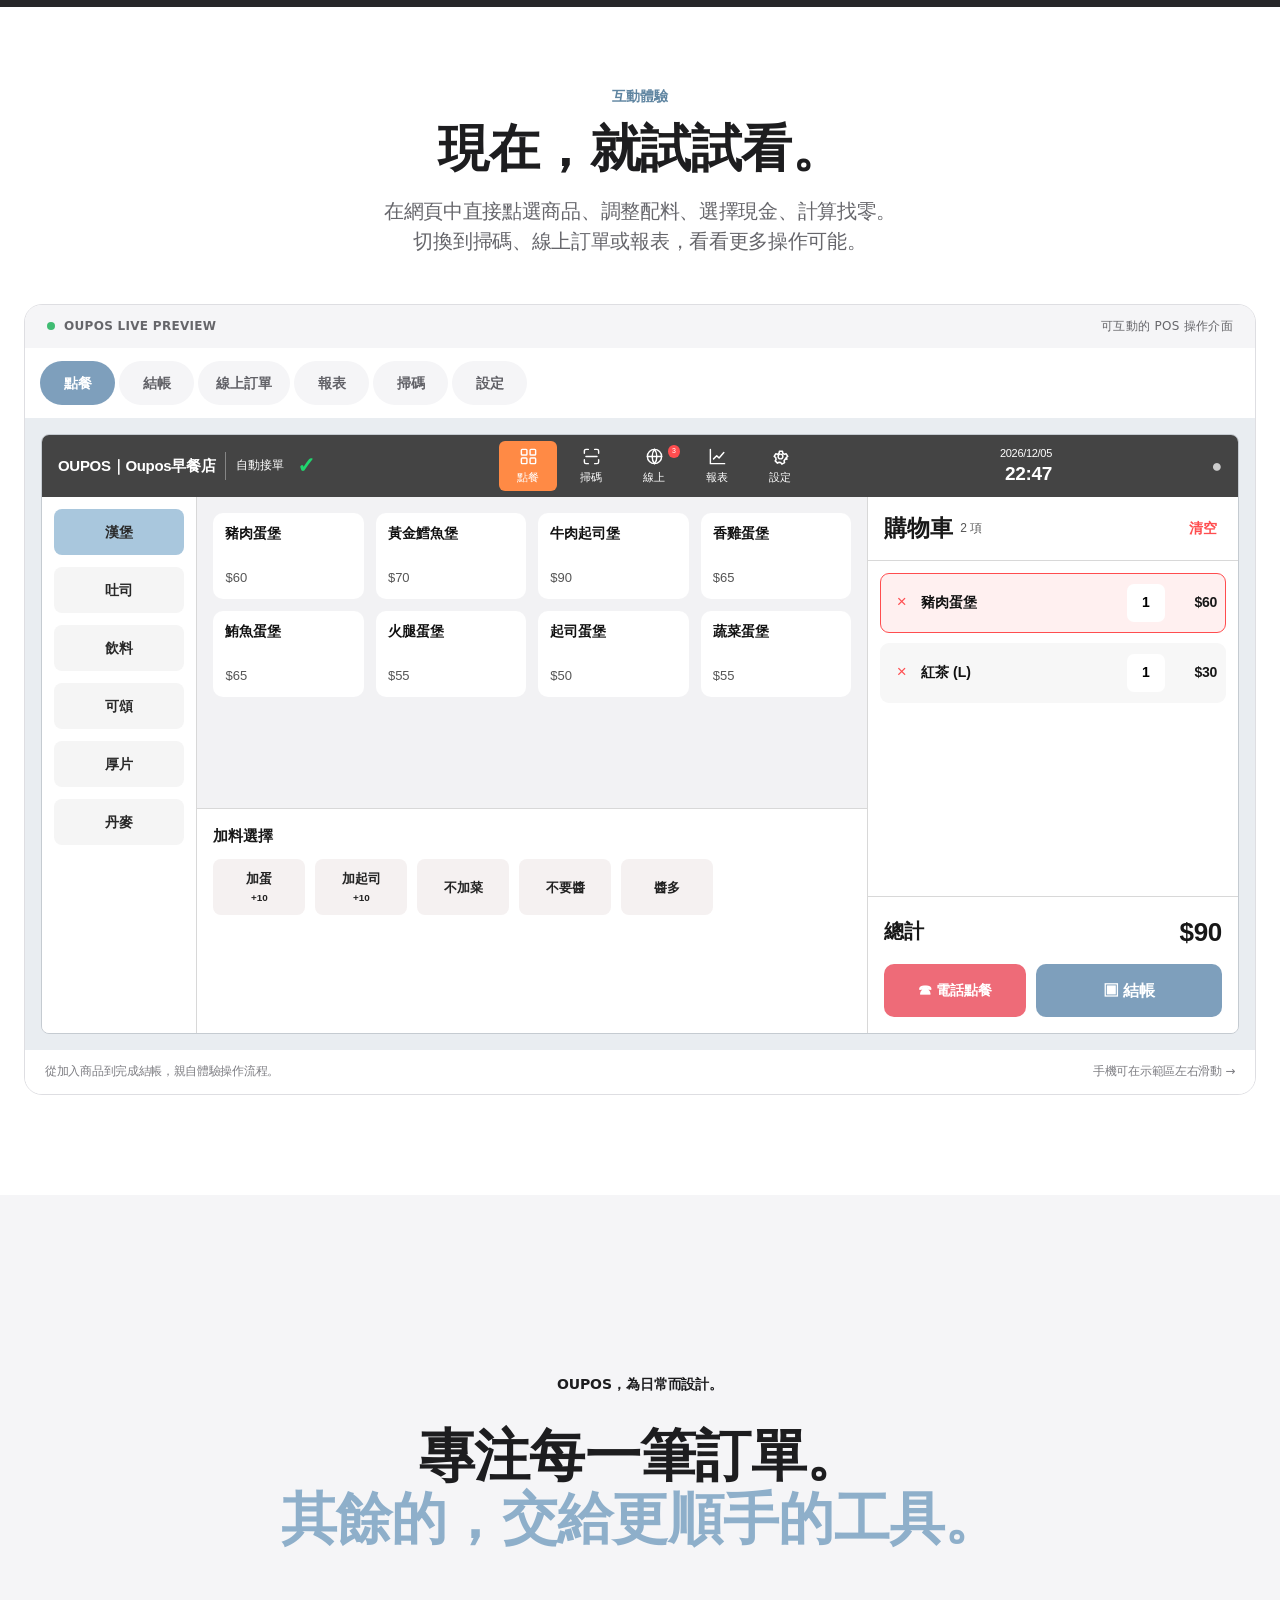
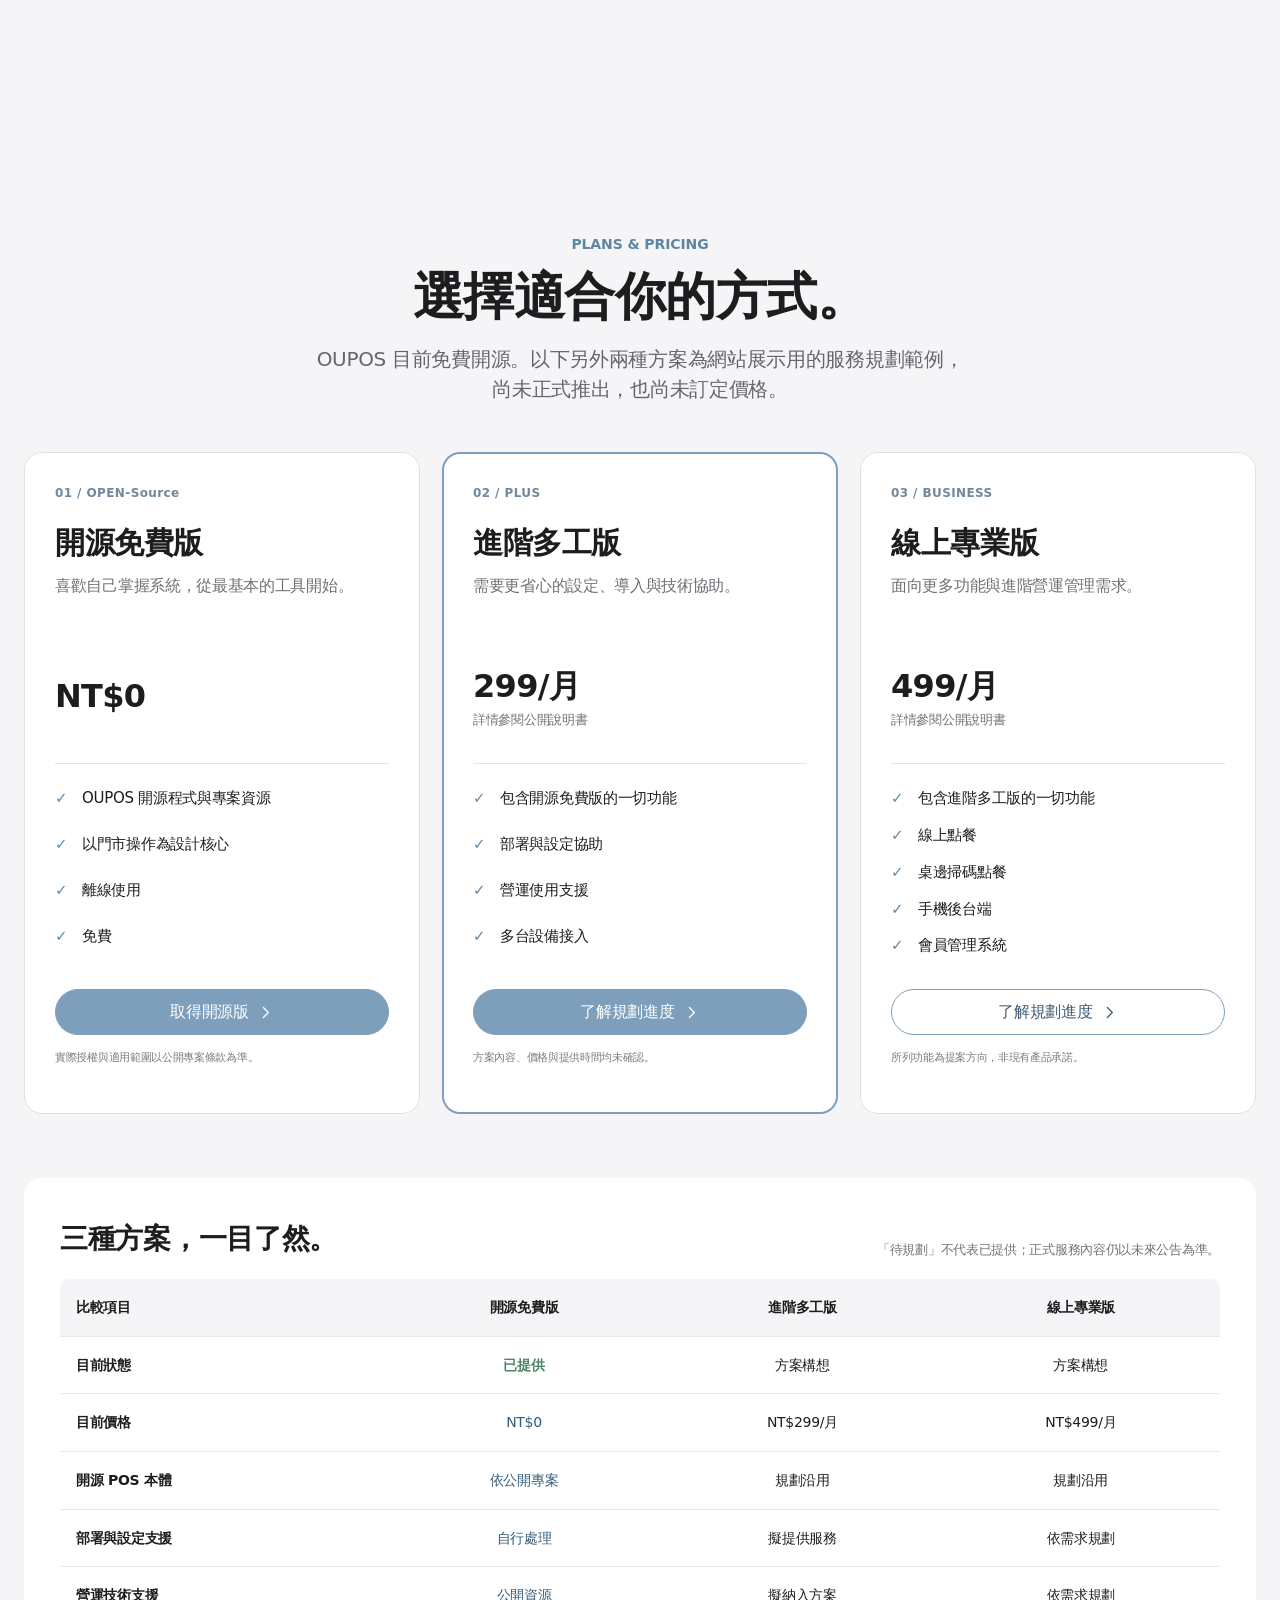
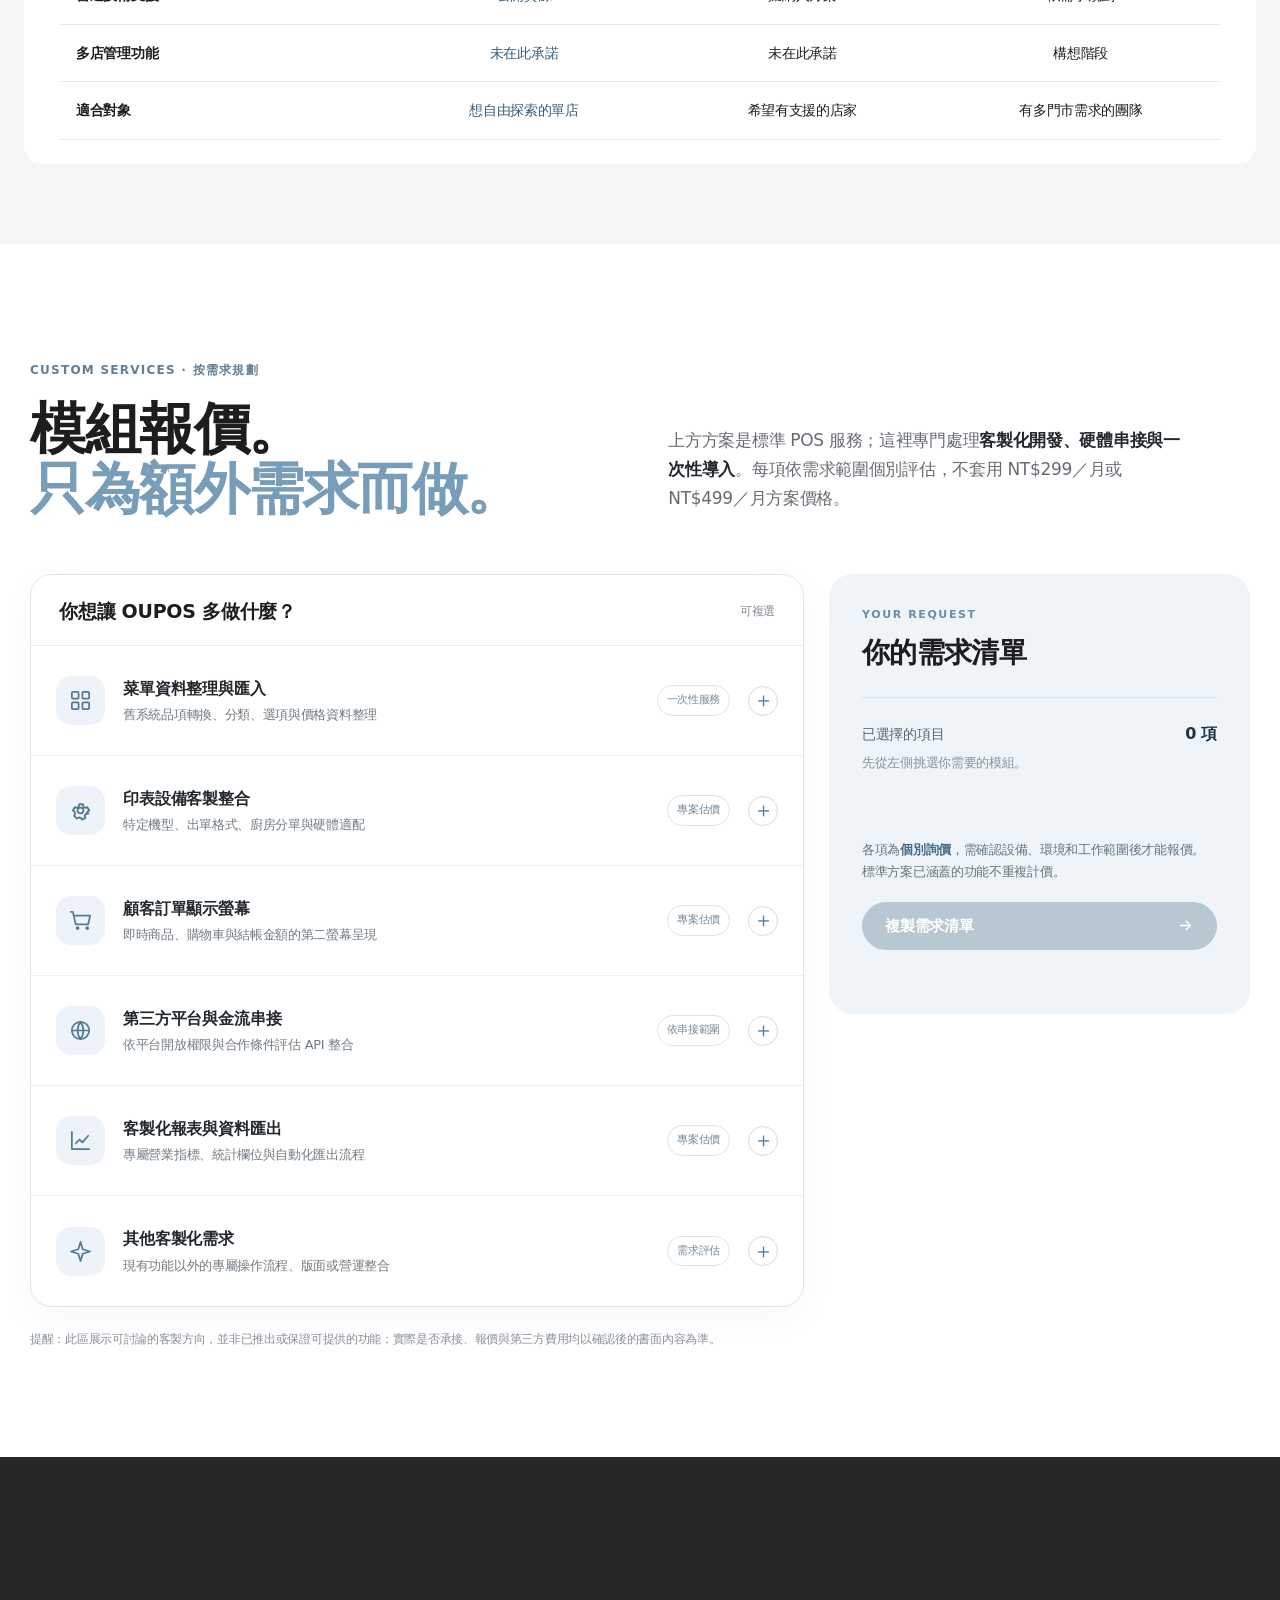
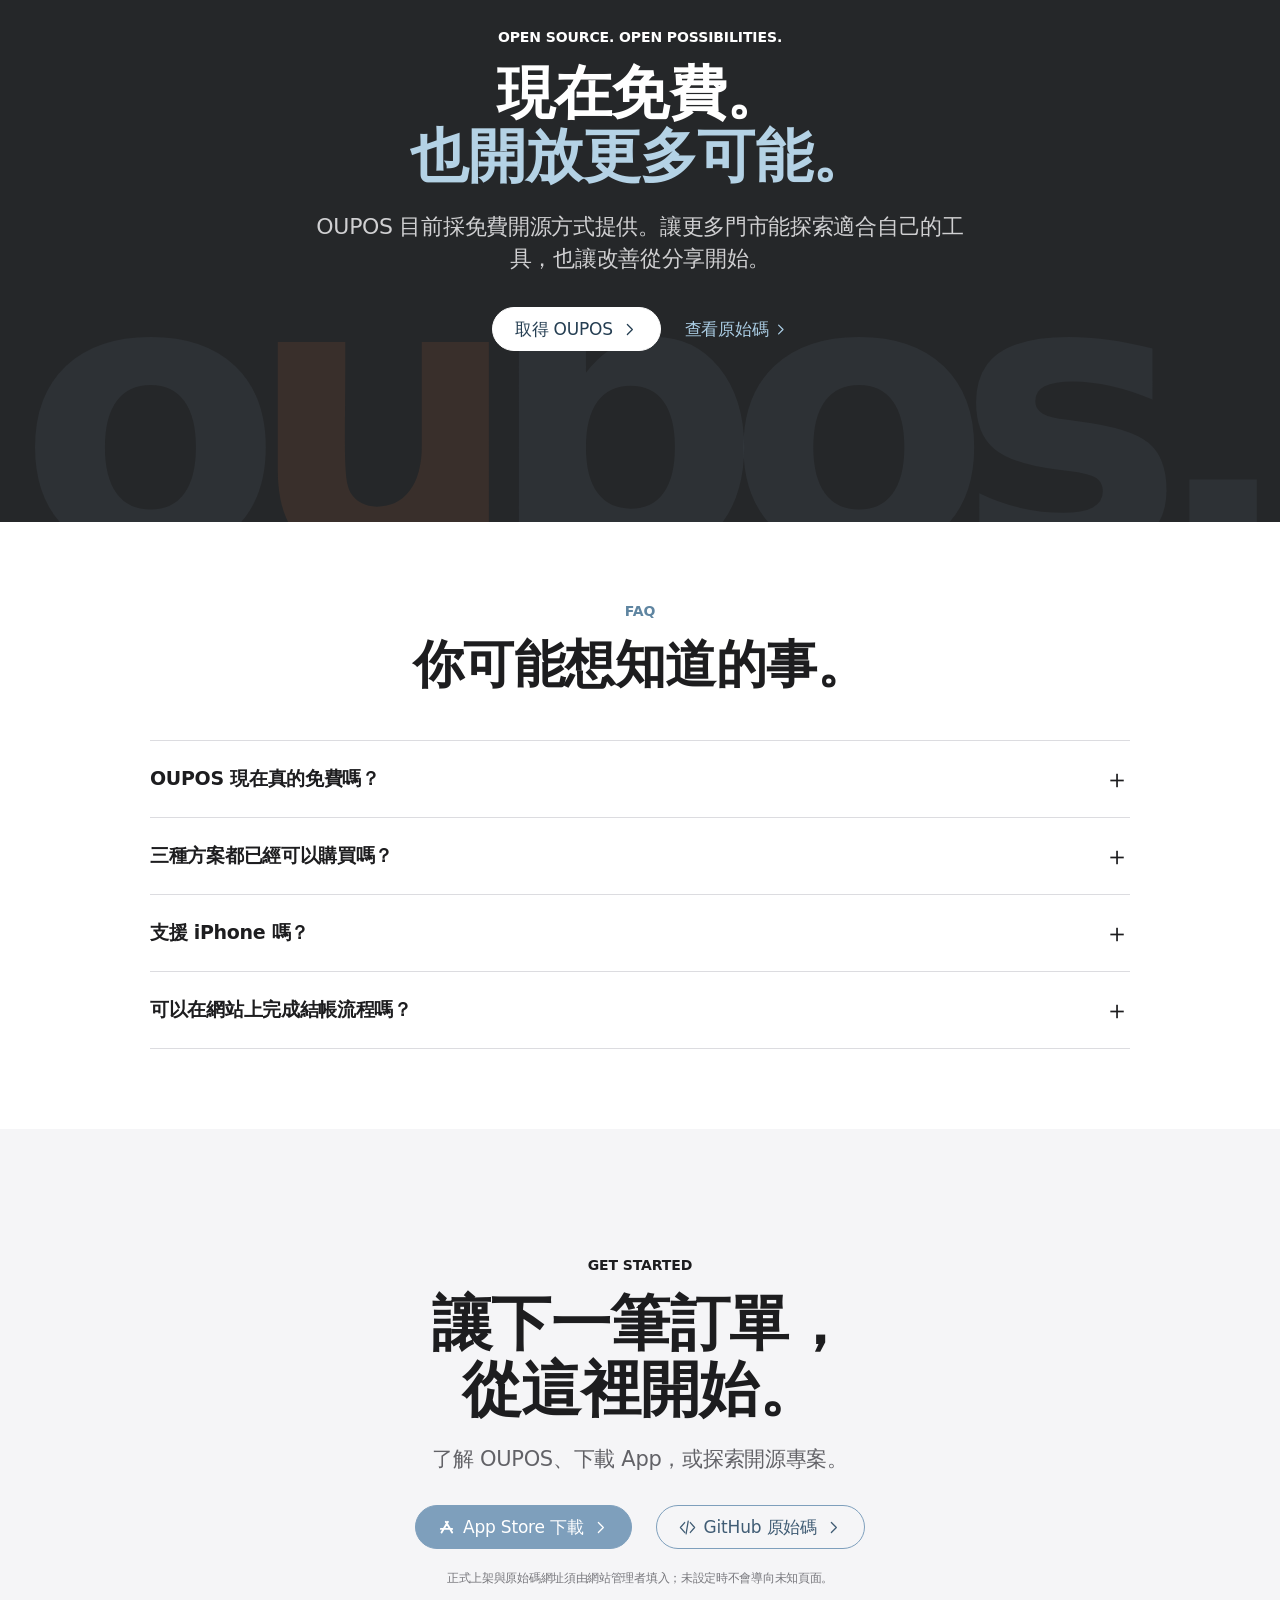
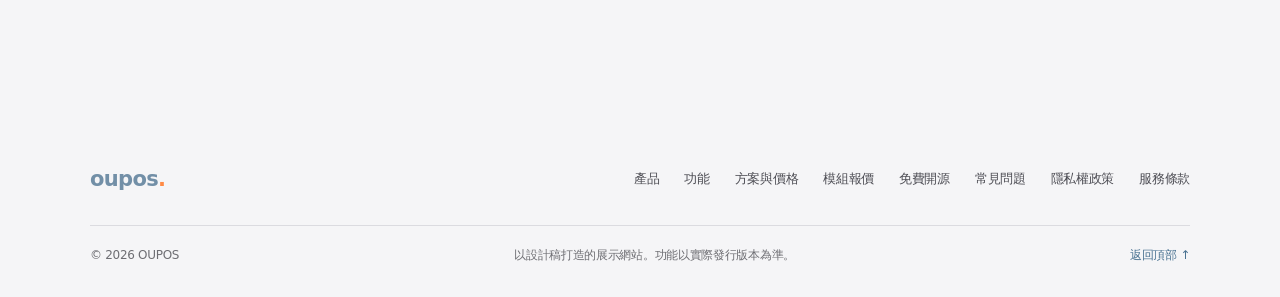
==== commit 553bea03: "Add files via upload" ====
--- a/index.html
+++ b/index.html
@@ -1,195 +1,112 @@
-<!DOCTYPE html>
-
+<!doctype html>
 <html lang="zh-Hant">
 <head>
-<meta charset="utf-8"/>
-<meta content="width=device-width, initial-scale=1" name="viewport"/>
-<meta content="#f5f5f7" name="theme-color"/>
-<meta content="OUPOS 餐飲 POS 系統：免費版 NT$0，支援 POS 結帳、庫存管理、員工帳號及離線使用；Plus NT$259／月，Pro NT$599／月。提供多機作業、手機報表、會員與線上點餐，並可加購金流和 Uber Eats 串接。" name="description"/>
-<meta content="index,follow,max-image-preview:large,max-snippet:-1,max-video-preview:-1" name="robots"/>
-<meta content="index,follow,max-image-preview:large" name="googlebot"/>
-<meta content="OUPOS" name="author"/>
-<meta content="OUPOS" name="application-name"/>
-<link href="https://oupos.app/" rel="canonical"/>
-<link href="https://oupos.app/" hreflang="zh-Hant-TW" rel="alternate"/>
-<meta content="website" property="og:type"/>
-<meta content="OUPOS" property="og:site_name"/>
-<meta content="zh_TW" property="og:locale"/>
-<meta content="OUPOS｜POS系統" property="og:title"/>
-<meta content="OUPOS 餐飲 POS 系統：免費版 NT$0，支援 POS 結帳、庫存管理、員工帳號及離線使用；Plus NT$259／月，Pro NT$599／月。提供多機作業、手機報表、會員與線上點餐，並可加購金流和 Uber Eats 串接。" property="og:description"/>
-<meta content="https://oupos.app/" property="og:url"/>
-<meta content="https://oupos.app/assets/og-oupos.png" property="og:image"/>
-<meta content="1200" property="og:image:width"/>
-<meta content="630" property="og:image:height"/>
-<meta content="OUPOS POS 系統介面與免費版、Plus、Pro 三種方案" property="og:image:alt"/>
-<meta content="summary_large_image" name="twitter:card"/>
-<meta content="OUPOS｜POS系統" name="twitter:title"/>
-<meta content="OUPOS 餐飲 POS 系統：免費版 NT$0，支援 POS 結帳、庫存管理、員工帳號及離線使用；Plus NT$259／月，Pro NT$599／月。提供多機作業、手機報表、會員與線上點餐，並可加購金流和 Uber Eats 串接。" name="twitter:description"/>
-<meta content="https://oupos.app/assets/og-oupos.png" name="twitter:image"/>
-<title>OUPOS｜POS系統</title>
-<link href="assets/favicon.svg" rel="icon" type="image/svg+xml"/>
-<link href="styles.css?v=20261021c" rel="stylesheet"/>
-<link href="pos-demo.css?v=20261021c" rel="stylesheet"/>
-<link href="pages.css?v=20261021c" rel="stylesheet"/>
-<script type="application/ld+json">{"@context":"https://schema.org","@graph":[{"@type":"Organization","@id":"https://oupos.app/#organization","name":"OUPOS","url":"https://oupos.app/","logo":"https://oupos.app/assets/favicon.svg","email":"support@oupos.app","contactPoint":{"@type":"ContactPoint","contactType":"customer support","email":"support@oupos.app","availableLanguage":["zh-Hant"]},"sameAs":["https://line.me/R/ti/p/%40183fjvbn"]},{"@type":"WebSite","@id":"https://oupos.app/#website","name":"OUPOS","url":"https://oupos.app/","inLanguage":"zh-Hant-TW","publisher":{"@id":"https://oupos.app/#organization"}},{"@type":"SoftwareApplication","@id":"https://oupos.app/#software","name":"OUPOS","alternateName":"OUPOS POS","description":"OUPOS 餐飲 POS 系統：免費版 NT$0，支援 POS 結帳、庫存管理、員工帳號及離線使用；Plus NT$259／月，Pro NT$599／月。提供多機作業、手機報表、會員與線上點餐，並可加購金流和 Uber Eats 串接。","url":"https://oupos.app/","image":"https://oupos.app/assets/og-oupos.png","applicationCategory":"BusinessApplication","operatingSystem":"iPadOS","inLanguage":"zh-Hant-TW","publisher":{"@id":"https://oupos.app/#organization"},"offers":{"@type":"Offer","name":"OUPOS 免費版","price":"0","priceCurrency":"TWD","url":"https://oupos.app/pricing"}},{"@type":"OfferCatalog","@id":"https://oupos.app/#plans","name":"OUPOS POS 版本與價格","url":"https://oupos.app/pricing","itemListElement":[{"@type":"Offer","name":"OUPOS 免費版","price":"0","priceCurrency":"TWD","url":"https://oupos.app/pricing#plan-free","description":"POS 結帳、庫存管理、員工帳號、離線使用"},{"@type":"Offer","name":"OUPOS Plus","price":"259","priceCurrency":"TWD","url":"https://oupos.app/pricing#plan-plus","priceSpecification":{"@type":"UnitPriceSpecification","price":"259","priceCurrency":"TWD","billingDuration":"P1M"},"description":"免費版基本功能（需連網）、多機作業、多台出單機、手機報表、設備部署設定、操作教學、專屬客服"},{"@type":"Offer","name":"OUPOS Pro","price":"599","priceCurrency":"TWD","url":"https://oupos.app/pricing#plan-pro","priceSpecification":{"@type":"UnitPriceSpecification","price":"599","priceCurrency":"TWD","billingDuration":"P1M"},"description":"Plus 全部功能、會員系統、線上點餐、桌邊 QR Code 點餐、設備部署設定、操作教學及專屬客服"}]},{"@type":"OfferCatalog","@id":"https://oupos.app/#addons","name":"OUPOS Plus 與 Pro 可加購模組","url":"https://oupos.app/pricing#addons","itemListElement":[{"@type":"Offer","name":"全支付金流整合模組","description":"POS 掃碼與線上付款；一次性加購","price":"500","priceCurrency":"TWD","url":"https://oupos.app/pricing#addons"},{"@type":"Offer","name":"LINE Pay 金流整合模組","description":"POS 掃碼與線上付款；一次性加購","price":"500","priceCurrency":"TWD","url":"https://oupos.app/pricing#addons"},{"@type":"Offer","name":"全支付與 LINE Pay 金流模組組合","description":"兩個金流模組合購一次性收費","price":"800","priceCurrency":"TWD","url":"https://oupos.app/pricing#addons"},{"@type":"Offer","name":"Uber Eats 串接模組","description":"Plus 與 Pro 可加購，每月收費","price":"99","priceCurrency":"TWD","priceSpecification":{"@type":"UnitPriceSpecification","price":"99","priceCurrency":"TWD","billingDuration":"P1M"},"url":"https://oupos.app/pricing#addons"}]},{"@type":"FAQPage","@id":"https://oupos.app/#faq-schema","mainEntity":[{"@type":"Question","name":"OUPOS 是什麼？","acceptedAnswer":{"@type":"Answer","text":"OUPOS 是為餐飲門市打造的 POS 系統。免費版提供 POS 點餐結帳、庫存管理、員工帳號和離線使用；Plus 和 Pro 則提供多機作業與進階營運功能。"}},{"@type":"Question","name":"OUPOS 三種版本的價格是多少？","acceptedAnswer":{"@type":"Answer","text":"免費版 NT$0；Plus 版本 NT$259／月；Pro 版本 NT$599／月。金流和 Uber Eats 串接模組可於 Plus、Pro 加購。"}},{"@type":"Question","name":"免費版、Plus 與 Pro 有什麼差別？","acceptedAnswer":{"@type":"Answer","text":"免費版包含 POS 結帳、庫存管理、員工帳號與離線使用。Plus 包含免費版所有基本功能，改為需連網使用，並增加多機作業、多台出單機、手機報表、設備部署設定、操作教學及專屬客服。Pro 包含 Plus 全部功能，再增加會員系統、線上點餐與桌邊 QR Code 點餐。"}},{"@type":"Question","name":"OUPOS 哪個版本可以離線使用？","acceptedAnswer":{"@type":"Answer","text":"免費版可以離線使用。Plus 與 Pro 均需連接網際網路使用，雖包含免費版的基本功能，但不提供免費版的離線使用模式。"}},{"@type":"Question","name":"Plus 和 Pro 包含哪些專屬服務？","acceptedAnswer":{"@type":"Answer","text":"Plus 與 Pro 均包含設備部署與設定、操作教學以及專屬客服。"}},{"@type":"Question","name":"全支付與 LINE Pay 模組如何收費？","acceptedAnswer":{"@type":"Answer","text":"Plus、Pro 可加購全支付或 LINE Pay 金流模組，支援 POS 掃碼與線上付款整合。單個模組 NT$500（一次性），兩個模組合購 NT$800（一次性）。第三方金流服務費另計。"}},{"@type":"Question","name":"Uber Eats 串接費用是多少？","acceptedAnswer":{"@type":"Answer","text":"Plus、Pro 可加購 Uber Eats 串接模組，每月 NT$99；此為 OUPOS 模組費用，不包含 Uber Eats 平台本身的服務費。"}},{"@type":"Question","name":"OUPOS 支援哪些裝置？","acceptedAnswer":{"@type":"Answer","text":"OUPOS 的主要 POS 操作介面以 iPad 橫向使用為設計核心。Plus、Pro 可多機作業並支援多台出單機，也可使用手機報表。"}},{"@type":"Question","name":"如何查看 OUPOS 的結帳與訂單流程？","acceptedAnswer":{"@type":"Answer","text":"首頁的「每一步，都看得見」展示區，依序呈現商品選擇、加入購物車、調整配料、現金結帳、線上訂單與營運報表。"}}]}]}</script>
-<script defer="" src="app.js?v=20261021c"></script>
-<link rel="stylesheet" href="/apple-ui.css?v=20261021-apple4">
+  <meta charset="utf-8">
+  <meta name="viewport" content="width=device-width, initial-scale=1">
+  <meta name="theme-color" content="#f5f5f7">
+  <meta name="description" content="OUPOS 免費開源 iPad POS。">
+  <meta property="og:title" content="OUPOS — 把好用，做到每一步。">
+  <meta property="og:description" content="專為門市打造的免費開源 POS。滑動探索 OUPOS，親自體驗互動介面。">
+  <title>OUPOS — 把好用，做到每一步。</title>
+  <link rel="icon" href="assets/favicon.svg" type="image/svg+xml">
+  <link rel="stylesheet" href="styles.css">
+  <link rel="stylesheet" href="pos-demo.css">
+  <script src="app.js" defer></script>
 </head>
-<body class="apple-redesign">
-<svg aria-hidden="true" class="icon-sprite" xmlns="http://www.w3.org/2000/svg">
-<symbol id="i-arrow" viewbox="0 0 24 24"><path d="M5 12h14m-6-6 6 6-6 6"></path></symbol>
-<symbol id="i-arrow-up" viewbox="0 0 24 24"><path d="M7 17 17 7M8 7h9v9"></path></symbol>
-<symbol id="i-chevron" viewbox="0 0 24 24"><path d="m9 5 7 7-7 7"></path></symbol>
-<symbol id="i-check" viewbox="0 0 24 24"><path d="m4 12 5 5L20 6"></path></symbol>
-<symbol id="i-plus" viewbox="0 0 24 24"><path d="M12 5v14M5 12h14"></path></symbol>
-<symbol id="i-x" viewbox="0 0 24 24"><path d="m5 5 14 14M19 5 5 19"></path></symbol>
-<symbol id="i-menu" viewbox="0 0 24 24"><path d="M4 6h16M4 12h16M4 18h16"></path></symbol>
-<symbol id="i-appstore" viewbox="0 0 24 24"><path d="m11 4 9 15M14 4 5 19m-1-5h16" stroke-width="2.7"></path></symbol>
-<symbol id="i-cart" viewbox="0 0 24 24"><circle cx="9" cy="20" r="1"></circle><circle cx="19" cy="20" r="1"></circle><path d="M2 3h2l3 13h13l2-9H5"></path></symbol>
-<symbol id="i-grid" viewbox="0 0 24 24"><rect height="7" rx="1" width="7" x="3" y="3"></rect><rect height="7" rx="1" width="7" x="14" y="3"></rect><rect height="7" rx="1" width="7" x="3" y="14"></rect><rect height="7" rx="1" width="7" x="14" y="14"></rect></symbol>
-<symbol id="i-scan" viewbox="0 0 24 24"><path d="M8 3H5a2 2 0 0 0-2 2v3m13-5h3a2 2 0 0 1 2 2v3M3 16v3a2 2 0 0 0 2 2h3m13-5v3a2 2 0 0 1-2 2h-3M5 12h14"></path></symbol>
-<symbol id="i-globe" viewbox="0 0 24 24"><circle cx="12" cy="12" r="9"></circle><path d="M3 12h18M12 3c-4 5-4 13 0 18m0-18c4 5 4 13 0 18"></path></symbol>
-<symbol id="i-chart" viewbox="0 0 24 24"><path d="M3 3v18h18M7 15l4-4 3 3 6-7"></path></symbol>
-<symbol id="i-settings" viewbox="0 0 24 24"><circle cx="12" cy="12" r="3"></circle><path d="M19.2 15.3a8 8 0 0 0 .4-2l1.8-1.3-1.8-3.1-2.1.6a8 8 0 0 0-1.7-1L15.3 6h-3.6l-.5 2.5a8 8 0 0 0-1.7 1l-2.1-.6L5.6 12l1.8 1.3a8 8 0 0 0 .4 2l-1 1.9 2.6 2.6 1.9-1a8 8 0 0 0 2 .4l1.3 1.8 3.1-1.8-.6-2.1a8 8 0 0 0 1-1.7l2.5-.5z" transform="translate(-2 -1) scale(1.08)"></path></symbol>
-<symbol id="i-code" viewbox="0 0 24 24"><path d="m8 5-6 7 6 7m8-14 6 7-6 7m-3-16-3 18"></path></symbol>
-<symbol id="i-coins" viewbox="0 0 24 24"><rect height="13" rx="2" width="18" x="3" y="6"></rect><circle cx="12" cy="12.5" r="3"></circle></symbol>
-<symbol id="i-clock" viewbox="0 0 24 24"><circle cx="12" cy="12" r="9"></circle><path d="M12 7v5l4 2"></path></symbol>
-<symbol id="i-spark" viewbox="0 0 24 24"><path d="m12 2 2.3 7.7L22 12l-7.7 2.3L12 22l-2.3-7.7L2 12l7.7-2.3z"></path></symbol>
+<body>
+<svg xmlns="http://www.w3.org/2000/svg" class="icon-sprite" aria-hidden="true">
+  <symbol id="i-arrow" viewBox="0 0 24 24"><path d="M5 12h14m-6-6 6 6-6 6"/></symbol>
+  <symbol id="i-arrow-up" viewBox="0 0 24 24"><path d="M7 17 17 7M8 7h9v9"/></symbol>
+  <symbol id="i-chevron" viewBox="0 0 24 24"><path d="m9 5 7 7-7 7"/></symbol>
+  <symbol id="i-check" viewBox="0 0 24 24"><path d="m4 12 5 5L20 6"/></symbol>
+  <symbol id="i-plus" viewBox="0 0 24 24"><path d="M12 5v14M5 12h14"/></symbol>
+  <symbol id="i-x" viewBox="0 0 24 24"><path d="m5 5 14 14M19 5 5 19"/></symbol>
+  <symbol id="i-menu" viewBox="0 0 24 24"><path d="M4 6h16M4 12h16M4 18h16"/></symbol>
+  <symbol id="i-appstore" viewBox="0 0 24 24"><path d="m11 4 9 15M14 4 5 19m-1-5h16" stroke-width="2.7"/></symbol>
+  <symbol id="i-cart" viewBox="0 0 24 24"><circle cx="9" cy="20" r="1"/><circle cx="19" cy="20" r="1"/><path d="M2 3h2l3 13h13l2-9H5"/></symbol>
+  <symbol id="i-grid" viewBox="0 0 24 24"><rect x="3" y="3" width="7" height="7" rx="1"/><rect x="14" y="3" width="7" height="7" rx="1"/><rect x="3" y="14" width="7" height="7" rx="1"/><rect x="14" y="14" width="7" height="7" rx="1"/></symbol>
+  <symbol id="i-scan" viewBox="0 0 24 24"><path d="M8 3H5a2 2 0 0 0-2 2v3m13-5h3a2 2 0 0 1 2 2v3M3 16v3a2 2 0 0 0 2 2h3m13-5v3a2 2 0 0 1-2 2h-3M5 12h14"/></symbol>
+  <symbol id="i-globe" viewBox="0 0 24 24"><circle cx="12" cy="12" r="9"/><path d="M3 12h18M12 3c-4 5-4 13 0 18m0-18c4 5 4 13 0 18"/></symbol>
+  <symbol id="i-chart" viewBox="0 0 24 24"><path d="M3 3v18h18M7 15l4-4 3 3 6-7"/></symbol>
+  <symbol id="i-settings" viewBox="0 0 24 24"><circle cx="12" cy="12" r="3"/><path d="M19.2 15.3a8 8 0 0 0 .4-2l1.8-1.3-1.8-3.1-2.1.6a8 8 0 0 0-1.7-1L15.3 6h-3.6l-.5 2.5a8 8 0 0 0-1.7 1l-2.1-.6L5.6 12l1.8 1.3a8 8 0 0 0 .4 2l-1 1.9 2.6 2.6 1.9-1a8 8 0 0 0 2 .4l1.3 1.8 3.1-1.8-.6-2.1a8 8 0 0 0 1-1.7l2.5-.5z" transform="translate(-2 -1) scale(1.08)"/></symbol>
+  <symbol id="i-code" viewBox="0 0 24 24"><path d="m8 5-6 7 6 7m8-14 6 7-6 7m-3-16-3 18"/></symbol>
+  <symbol id="i-coins" viewBox="0 0 24 24"><rect x="3" y="6" width="18" height="13" rx="2"/><circle cx="12" cy="12.5" r="3"/></symbol>
+  <symbol id="i-clock" viewBox="0 0 24 24"><circle cx="12" cy="12" r="9"/><path d="M12 7v5l4 2"/></symbol>
+  <symbol id="i-spark" viewBox="0 0 24 24"><path d="m12 2 2.3 7.7L22 12l-7.7 2.3L12 22l-2.3-7.7L2 12l7.7-2.3z"/></symbol>
 </svg>
 <a class="skip-link" href="#main">跳至主要內容</a>
-<div class="global-nav" id="global-top"><div class="global-nav-inner">
-<a aria-label="OUPOS 首頁" class="global-mark" href="/">OUPOS</a>
-<nav aria-label="全站導覽" class="global-nav-links"><a href="/">概覽</a><a href="/#features">產品功能</a><a href="/pricing">報價方案</a><a href="/faq">常見問題</a><a href="mailto:support@oupos.app">聯絡我們</a></nav>
-<details class="global-mobile"><summary aria-label="展開網站選單"><span></span><span></span></summary><nav aria-label="行動版網站選單"><a href="/">概覽</a><a href="/#features">產品功能</a><a href="/pricing">報價方案</a><a href="/faq">常見問題</a><a href="mailto:support@oupos.app">聯絡我們</a></nav></details>
-</div></div><header class="product-nav" id="top"><div class="product-nav-inner"><a class="product-nav-name" href="/">OUPOS</a><nav aria-label="OUPOS 導覽" class="product-nav-right"><a class="product-nav-link" href="/#features">產品功能</a><a class="product-nav-link" href="/faq">FAQ</a><a class="product-nav-link" href="/pricing">報價</a><a class="pill pill-small" href="/pricing">查看方案</a></nav></div></header>
+<div class="product-nav" id="top"><div class="product-nav-inner"><a class="product-nav-name" href="#top">OUPOS</a><div class="product-nav-right"><a href="#cinema" class="product-nav-link">功能亮點</a><a href="#pricing" class="product-nav-link">方案比較</a><a href="#modules" class="product-nav-link">模組報價</a><a href="#download" class="pill pill-small">免費取得</a></div></div></div>
 <main id="main">
-<section aria-labelledby="hero-title" class="hero section-tile" id="overview">
-<div class="hero-intro reveal"><h1 id="hero-title">OUPOS<br/><span>把好用，做到每一步。</span></h1><p>專為經營者打造的 POS 系統。<br/>點餐、收款、接單與報表，一切自然流暢。</p><div class="cta-row"><a class="pill" href="#download">免費下載 <svg class="icon"><use href="#i-chevron"></use></svg></a><a class="text-link" href="#cinema">進一步了解 <svg class="icon"><use href="#i-chevron"></use></svg></a></div></div>
-<div aria-label="OUPOS iPad POS 展示畫面" class="hero-product reveal"><div class="tablet-device hero-tablet"><div aria-hidden="true" class="tablet-camera"></div><div class="hero-app-crop"><div class="pos-app" id="hero-pos"></div></div></div></div>
-<a class="scroll-indicator" href="#cinema">往下滑動，看看 OUPOS 有多順手 <span aria-hidden="true">↓</span></a>
-</section>
-<section aria-labelledby="intro-title" class="intro-band section-tile"><p class="eyebrow reveal">一切，從操作開始。</p><h2 class="reveal" id="intro-title">好的 POS，不該讓你<br/><span>多花一秒思考。</span></h2><p class="reveal">大而清楚的操作區域、直覺的流程、隨時掌握的購物車。<br/>讓每天重複上百次的動作，都變得輕鬆。</p></section>
-<section aria-labelledby="cinema-title" class="cinema-section" id="cinema">
-<div class="cinema-heading"><p class="eyebrow">SCROLL TO EXPLORE</p><h2 id="cinema-title">每一步，都看得見。</h2><p>繼續往下捲動，OUPOS 會跟著你完成一筆訂單。</p></div>
-<div class="story-track" data-scene="0" id="story-track">
-<div class="story-sticky">
-<div class="story-inner">
-<div aria-atomic="true" aria-live="polite" class="story-copy">
-<span class="story-index"><span id="story-number">01</span> / 06</span>
-<div class="story-wording" id="story-wording"><p class="story-kicker" id="story-kicker">快速點餐</p><h3 id="story-title">點一下，<br/>就加入購物車。</h3><p id="story-description">商品分類與購物車同時呈現。不必在頁面間來回跳轉。</p></div>
-<div aria-label="操作展示進度" aria-valuemax="6" aria-valuemin="1" aria-valuenow="1" class="story-meter" id="story-progressbar" role="progressbar"><span id="story-progress-fill"></span></div>
-<div class="story-controls"><button aria-label="上一個操作步驟" id="story-prev" type="button"><span>←</span></button><button aria-label="下一個操作步驟" id="story-next" type="button"><span>→</span></button><small>捲動或使用方向鍵探索</small></div>
-</div>
-<div class="story-product"><div class="tablet-device story-tablet"><div aria-hidden="true" class="tablet-camera"></div><div aria-label="OUPOS POS 商品分類與商品網格" class="story-screen-slot" id="story-screen" role="img"><img alt="" aria-hidden="true" class="story-frame is-current" data-scene="0" decoding="async" height="570" loading="eager" src="assets/tour-01.webp?v=20261021b" width="1040"/><img alt="" aria-hidden="true" class="story-frame" data-scene="1" decoding="async" height="570" loading="eager" src="assets/tour-02.webp?v=20261021b" width="1040"/><img alt="" aria-hidden="true" class="story-frame" data-scene="2" decoding="async" height="570" loading="eager" src="assets/tour-03.webp?v=20261021b" width="1040"/><img alt="" aria-hidden="true" class="story-frame" data-scene="3" decoding="async" height="570" loading="eager" src="assets/tour-04.webp?v=20261021b" width="1040"/><img alt="" aria-hidden="true" class="story-frame" data-scene="4" decoding="async" height="570" loading="eager" src="assets/tour-05.webp?v=20261021b" width="1040"/><img alt="" aria-hidden="true" class="story-frame" data-scene="5" decoding="async" height="570" loading="eager" src="assets/tour-06.webp?v=20261021b" width="1040"/></div></div><div aria-hidden="true" class="story-background-word">OUPOS</div></div>
-</div>
-<div class="story-bottom"><span>OUPOS / PRODUCT TOUR</span><span>每一步操作，都自在順手</span></div>
-</div>
-</div>
-</section>
-<section aria-labelledby="features-title" class="wide-tile tile-dark feature-focus" id="features"><div class="focus-copy reveal"><p class="eyebrow">所有重要的功能，一次到位。</p><h2 id="features-title">小小一台 iPad。<br/>掌握整間店。</h2><p>從現場到線上，從下單到統計。資訊在該出現的位置，操作就在指尖。</p><a class="text-link on-dark" href="#cinema">探索操作 <svg class="icon"><use href="#i-chevron"></use></svg></a></div><div class="feature-grid"><article class="feature-card reveal"><span class="feature-icon"><svg class="icon"><use href="#i-cart"></use></svg></span><h3>三欄快速點餐</h3><p>分類、商品、購物車同時顯示，配料直接操作。</p><span class="feature-no">01</span></article><article class="feature-card reveal"><span class="feature-icon"><svg class="icon"><use href="#i-coins"></use></svg></span><h3>清楚的現金找零</h3><p>數字鍵盤輸入實收，立即呈現找零或尚差金額。</p><span class="feature-no">02</span></article><article class="feature-card reveal"><span class="feature-icon"><svg class="icon"><use href="#i-globe"></use></svg></span><h3>線上訂單管理</h3><p>待處理訂單、商品明細與接單動作集中呈現。</p><span class="feature-no">03</span></article><article class="feature-card reveal"><span class="feature-icon"><svg class="icon"><use href="#i-chart"></use></svg></span><h3>營業分析報表</h3><p>查看營業額、訂單數、各付款方式與訂單詳情。</p><span class="feature-no">04</span></article></div></section>
-<section class="statement section-tile"><p class="eyebrow reveal">OUPOS，為日常而設計。</p><h2 class="reveal">專注每一筆訂單。<br/><span>其餘的，交給更順手的工具。</span></h2></section>
-<section aria-labelledby="pricing-title" class="pricing-section section-tile" id="pricing">
-<div class="section-head reveal"><p class="eyebrow">OUPOS PLANS &amp; PRICING</p><h2 id="pricing-title">一間店到多台設備，<br/>都有適合的 OUPOS。</h2><p>免費開始，隨著門市需求升級。<br/>Plus 與 Pro 提供設備部署設定、操作教學及專屬客服。</p></div>
-<div class="pricing-grid">
-<article aria-labelledby="plan-free-title" class="plan-card reveal" id="plan-free">
-<div class="plan-top"><span class="plan-kicker">01 / FREE</span><h3 id="plan-free-title">免費版</h3><p>不需要網路，也能完成日常門市收銀。</p></div>
-<div class="plan-price"><strong>NT$0</strong><span>免費使用</span></div><div class="plan-divider"></div>
-<ul><li>POS 點餐與結帳</li><li>商品庫存管理</li><li>員工帳號管理</li><li>離線使用</li></ul>
-<a class="pill plan-cta" href="#download">取得免費版 <svg class="icon"><use href="#i-chevron"></use></svg></a>
-<small>適合希望自行設定設備、單機離線營運的門市。</small>
-</article>
-<article aria-labelledby="plan-plus-title" class="plan-card plan-featured reveal" id="plan-plus">
-<div class="plan-top"><span class="plan-kicker">02 / PLUS</span><h3 id="plan-plus-title">Plus 版本</h3><p>多台設備同時作業，營運資訊隨時掌握。</p></div>
-<div class="plan-price"><strong>NT$259 <span class="price-period">/ 月</span></strong><span>需連接網際網路</span></div><div class="plan-divider"></div>
-<ul><li>包含免費版的所有功能</li><li>多機作業</li><li>支援多台出單機</li><li>手機報表</li><li>設備部署與設定</li><li>操作教學、專屬客服</li><li>可加購金流與 Uber Eats 模組</li></ul>
-<a class="pill plan-cta" href="#download">選擇 Plus <svg class="icon"><use href="#i-chevron"></use></svg></a>
-<small>Plus 為連網使用版本，不提供離線營運模式。</small>
-</article>
-<article aria-labelledby="plan-pro-title" class="plan-card reveal" id="plan-pro">
-<div class="plan-top"><span class="plan-kicker">03 / PRO</span><h3 id="plan-pro-title">Pro 版本</h3><p>現場結帳、會員經營與線上點餐，全面整合。</p></div>
-<div class="plan-price"><strong>NT$599 <span class="price-period">/ 月</span></strong><span>需連接網際網路</span></div><div class="plan-divider"></div>
-<ul><li>包含 Plus 版本的所有功能</li><li>會員系統</li><li>線上點餐</li><li>桌邊 QR Code 掃碼點餐</li><li>設備部署與設定</li><li>操作教學、專屬客服</li><li>可加購金流與 Uber Eats 模組</li></ul>
-<a class="pill pill-outline plan-cta" href="#download">選擇 Pro <svg class="icon"><use href="#i-chevron"></use></svg></a>
-<small>Pro 為連網使用版本，適合需要線上服務的門市。</small>
-</article>
-</div>
-<div class="comparison reveal"><div class="comparison-head"><h3>三個版本，功能一目了然。</h3><p>價格均為新臺幣；Plus、Pro 按月計費。加購模組另計。</p></div>
-<div class="table-scroll"><table class="comparison-table"><thead><tr><th scope="col">功能與服務</th><th scope="col">免費版</th><th scope="col">Plus 版本</th><th scope="col">Pro 版本</th></tr></thead><tbody>
-<tr><th scope="row">方案價格</th><td>NT$0</td><td>NT$259／月</td><td>NT$599／月</td></tr>
-<tr><th scope="row">POS 點餐與結帳</th><td>✓</td><td>✓</td><td>✓</td></tr>
-<tr><th scope="row">商品庫存管理</th><td>✓</td><td>✓</td><td>✓</td></tr>
-<tr><th scope="row">員工帳號</th><td>✓</td><td>✓</td><td>✓</td></tr>
-<tr><th scope="row">連線需求</th><td>可離線使用</td><td>需連網</td><td>需連網</td></tr>
-<tr><th scope="row">多機作業</th><td>—</td><td>✓</td><td>✓</td></tr>
-<tr><th scope="row">多台出單機</th><td>—</td><td>✓</td><td>✓</td></tr>
-<tr><th scope="row">手機報表</th><td>—</td><td>✓</td><td>✓</td></tr>
-<tr><th scope="row">會員系統</th><td>—</td><td>—</td><td>✓</td></tr>
-<tr><th scope="row">線上點餐</th><td>—</td><td>—</td><td>✓</td></tr>
-<tr><th scope="row">桌邊 QR Code 點餐</th><td>—</td><td>—</td><td>✓</td></tr>
-<tr><th scope="row">設備部署與設定</th><td>自行設定</td><td>✓</td><td>✓</td></tr>
-<tr><th scope="row">操作教學</th><td>—</td><td>✓</td><td>✓</td></tr>
-<tr><th scope="row">專屬客服</th><td>—</td><td>✓</td><td>✓</td></tr>
-<tr><th scope="row">金流模組加購</th><td>—</td><td>可加購</td><td>可加購</td></tr>
-<tr><th scope="row">Uber Eats 串接</th><td>—</td><td>可加購</td><td>可加購</td></tr>
-</tbody></table></div></div>
-<div aria-labelledby="addons-title" class="addons" id="addons">
-<div class="section-head reveal addons-heading">
-<p class="eyebrow">OPTIONAL ADD-ONS</p>
-<h3 id="addons-title">模組自由加購。</h3>
-<p>為 Plus 與 Pro 加上更多能力。依照門市需求選擇，費用一目了然。</p>
-</div>
-<div class="addon-grid">
-<article aria-labelledby="addon-pxpay-title" class="plan-card addon-plan reveal" id="addon-pxpay">
-<div class="plan-top"><span class="plan-kicker">01 / PAYMENT</span>
-<h3 id="addon-pxpay-title">全支付</h3>
-<p>POS 掃碼與線上付款整合，讓顧客用熟悉的方式完成付款。</p>
-</div>
-<div class="plan-price"><strong>NT$500 <span class="price-period">／一次</span></strong><span>一次性模組費用</span></div>
-<div class="plan-divider"></div>
-<ul><li>POS 掃碼收款</li><li>線上付款串接</li><li>Plus、Pro 皆可加購</li></ul>
-<small>第三方金流手續費另計。</small>
-</article>
-<article aria-labelledby="addon-linepay-title" class="plan-card addon-plan reveal" id="addon-linepay">
-<div class="plan-top"><span class="plan-kicker">02 / PAYMENT</span>
-<h3 id="addon-linepay-title">LINE Pay</h3>
-<p>整合門市掃碼收款與線上付款，讓結帳流程更順手。</p>
-</div>
-<div class="plan-price"><strong>NT$500 <span class="price-period">／一次</span></strong><span>一次性模組費用</span></div>
-<div class="plan-divider"></div>
-<ul><li>POS 掃碼收款</li><li>線上付款串接</li><li>Plus、Pro 皆可加購</li></ul>
-<small>第三方金流手續費另計。</small>
-</article>
-<article aria-labelledby="addon-ubereats-title" class="plan-card addon-plan reveal" id="addon-ubereats">
-<div class="plan-top"><span class="plan-kicker">03 / DELIVERY</span>
-<h3 id="addon-ubereats-title">Uber Eats</h3>
-<p>串接外送平台訂單，減少多個後台來回切換。</p>
-</div>
-<div class="plan-price"><strong>NT$99 <span class="price-period">／月</span></strong><span>按月訂閱</span></div>
-<div class="plan-divider"></div>
-<ul><li>Uber Eats 訂單串接</li><li>門市訂單集中處理</li><li>Plus、Pro 皆可加購</li></ul>
-<small>外送平台服務費與抽成另計。</small>
-</article>
-</div>
-<div class="addon-bundle-bar reveal" id="addon-payments">
-<div class="addon-bundle-copy"><span class="plan-kicker">PAYMENT BUNDLE</span><h4>兩個金流模組，一起更划算。</h4><p>全支付 + LINE Pay，一次加購兩個付款模組。</p></div>
-<div class="addon-bundle-price"><strong>NT$800</strong><span>合購一次性費用</span></div>
-</div>
-<p class="addon-bottom-note">Plus、Pro 均包含設備部署設定、操作教學與專屬客服；模組費用另計。</p>
-</div>
-</section>
-<section aria-labelledby="opensource-title" class="opensource-section tile-dark section-tile" id="opensource"><div class="open-copy reveal"><p class="eyebrow">OPEN SOURCE. OPEN POSSIBILITIES.</p><h2 id="opensource-title">現在免費。<br/><span>也開放更多可能。</span></h2><p>OUPOS 目前採免費開源方式提供。讓更多門市能探索適合自己的工具，也讓改善從分享開始。</p><div class="cta-row"><a class="pill pill-light" href="#download">取得 OUPOS <svg class="icon"><use href="#i-chevron"></use></svg></a><a class="text-link on-dark" href="#download">查看原始碼 <svg class="icon"><use href="#i-chevron"></use></svg></a></div></div><div aria-hidden="true" class="open-symbol">o<span>u</span>pos.</div></section>
-<section aria-labelledby="faq-title" class="faq-section section-tile" id="faq"><div class="faq-container"><div class="section-head reveal"><p class="eyebrow">OUPOS FAQ</p><h2 id="faq-title">常見問題。</h2></div><div class="faq-list reveal"><details><summary>OUPOS 是什麼？ <span aria-hidden="true">＋</span></summary><p>OUPOS 是為餐飲門市打造的 POS 系統。免費版提供 POS 點餐結帳、庫存管理、員工帳號和離線使用；Plus 和 Pro 則提供多機作業與進階營運功能。</p></details><details><summary>OUPOS 三種版本的價格是多少？ <span aria-hidden="true">＋</span></summary><p>免費版 NT$0；Plus 版本 NT$259／月；Pro 版本 NT$599／月。金流和 Uber Eats 串接模組可於 Plus、Pro 加購。</p></details><details><summary>免費版、Plus 與 Pro 有什麼差別？ <span aria-hidden="true">＋</span></summary><p>免費版包含 POS 結帳、庫存管理、員工帳號與離線使用。Plus 包含免費版所有基本功能，改為需連網使用，並增加多機作業、多台出單機、手機報表、設備部署設定、操作教學及專屬客服。Pro 包含 Plus 全部功能，再增加會員系統、線上點餐與桌邊 QR Code 點餐。</p></details><details><summary>OUPOS 哪個版本可以離線使用？ <span aria-hidden="true">＋</span></summary><p>免費版可以離線使用。Plus 與 Pro 均需連接網際網路使用，雖包含免費版的基本功能，但不提供免費版的離線使用模式。</p></details><details><summary>Plus 和 Pro 包含哪些專屬服務？ <span aria-hidden="true">＋</span></summary><p>Plus 與 Pro 均包含設備部署與設定、操作教學以及專屬客服。</p></details><details><summary>全支付與 LINE Pay 模組如何收費？ <span aria-hidden="true">＋</span></summary><p>Plus、Pro 可加購全支付或 LINE Pay 金流模組，支援 POS 掃碼與線上付款整合。單個模組 NT$500（一次性），兩個模組合購 NT$800（一次性）。第三方金流服務費另計。</p></details><details><summary>Uber Eats 串接費用是多少？ <span aria-hidden="true">＋</span></summary><p>Plus、Pro 可加購 Uber Eats 串接模組，每月 NT$99；此為 OUPOS 模組費用，不包含 Uber Eats 平台本身的服務費。</p></details><details><summary>OUPOS 支援哪些裝置？ <span aria-hidden="true">＋</span></summary><p>OUPOS 的主要 POS 操作介面以 iPad 橫向使用為設計核心。Plus、Pro 可多機作業並支援多台出單機，也可使用手機報表。</p></details><details><summary>如何查看 OUPOS 的結帳與訂單流程？ <span aria-hidden="true">＋</span></summary><p>首頁的「每一步，都看得見」展示區，依序呈現商品選擇、加入購物車、調整配料、現金結帳、線上訂單與營運報表。</p></details></div></div><p class="faq-more-link"><a class="text-link" href="/faq">閱讀更多常見問題 <span aria-hidden="true">›</span></a></p>
-</section>
-<section aria-labelledby="apple-contact-title" class="apple-contact" id="contact"><div class="apple-content">
-<p class="apple-eyebrow">CONTACT OUPOS</p><h2 id="apple-contact-title">有問題，就找我們。</h2>
-<p class="apple-contact-lead">從方案選擇到設備部署，歡迎直接與 OUPOS 聯絡。</p>
-<div class="apple-contact-methods">
-<a class="apple-contact-method" href="mailto:support@oupos.app"><span class="apple-contact-label">電子郵件</span><strong>support@oupos.app</strong><span aria-hidden="true" class="apple-arrow">↗</span></a>
-<a class="apple-contact-method" href="https://line.me/R/ti/p/%40183fjvbn" rel="noopener noreferrer" target="_blank"><span class="apple-contact-label">LINE 官方帳號</span><strong>@183fjvbn</strong><span aria-hidden="true" class="apple-arrow">↗</span></a>
-</div></div></section>
-<section aria-labelledby="download-title" class="download-section section-tile" id="download"><div class="reveal"><p class="eyebrow">GET STARTED</p><h2 id="download-title">讓下一筆訂單，<br/>從這裡開始。</h2><p>取得 OUPOS，開始使用適合門市的 POS 方案。</p><div class="cta-row download-ctas"><a class="pill" data-external="appStore" href="#download"><svg class="icon"><use href="#i-appstore"></use></svg> App Store 下載 <svg class="icon"><use href="#i-chevron"></use></svg></a><a class="pill pill-outline" data-external="github" href="#download"><svg class="icon"><use href="#i-code"></use></svg> GitHub 原始碼 <svg class="icon"><use href="#i-chevron"></use></svg></a></div></div></section>
+  <section class="hero section-tile" id="overview" aria-labelledby="hero-title">
+    <div class="hero-intro reveal"><h1 id="hero-title">OUPOS<br><span>把好用，做到每一步。</span></h1><p>專為經營者打造的 POS 系統。<br>點餐、收款、接單與報表，一切自然流暢。</p><div class="cta-row"><a class="pill" href="#download">免費下載 <svg class="icon"><use href="#i-chevron"></use></svg></a><a class="text-link" href="#cinema">進一步了解 <svg class="icon"><use href="#i-chevron"></use></svg></a></div></div>
+    <div class="hero-product reveal" aria-label="OUPOS iPad POS 展示畫面"><div class="tablet-device hero-tablet"><div class="tablet-camera" aria-hidden="true"></div><div class="hero-app-crop"><div id="hero-pos" class="pos-app"></div></div></div></div>
+    <a href="#cinema" class="scroll-indicator">往下滑動，看看 OUPOS 有多順手 <span aria-hidden="true">↓</span></a>
+  </section>
+  <section class="intro-band section-tile" aria-labelledby="intro-title"><p class="eyebrow reveal">一切，從操作開始。</p><h2 id="intro-title" class="reveal">好的 POS，不該讓你<br><span>多花一秒思考。</span></h2><p class="reveal">大而清楚的操作區域、直覺的流程、隨時掌握的購物車。<br>讓每天重複上百次的動作，都變得輕鬆。</p></section>
+  <section id="cinema" class="cinema-section" aria-labelledby="cinema-title">
+    <div class="cinema-heading"><p class="eyebrow">SCROLL TO EXPLORE</p><h2 id="cinema-title">每一步，都看得見。</h2><p>繼續往下捲動，OUPOS 會跟著你完成一筆訂單。</p></div>
+    <div id="story-track" class="story-track" data-scene="0">
+      <div class="story-sticky">
+        <div class="story-inner">
+          <div class="story-copy" aria-live="polite" aria-atomic="true">
+            <span class="story-index"><span id="story-number">01</span> / 06</span>
+            <div class="story-wording" id="story-wording"><p class="story-kicker" id="story-kicker">快速點餐</p><h3 id="story-title">點一下，<br>就加入購物車。</h3><p id="story-description">商品分類與購物車同時呈現。不必在頁面間來回跳轉。</p></div>
+            <div class="story-meter" role="progressbar" aria-label="操作展示進度" aria-valuemin="1" aria-valuemax="6" aria-valuenow="1" id="story-progressbar"><span id="story-progress-fill"></span></div>
+            <div class="story-controls"><button type="button" id="story-prev" aria-label="上一個操作步驟"><span>←</span></button><button type="button" id="story-next" aria-label="下一個操作步驟"><span>→</span></button><small>捲動或使用方向鍵探索</small></div>
+          </div>
+          <div class="story-product"><div class="tablet-device story-tablet"><div class="tablet-camera" aria-hidden="true"></div><div class="story-screen-slot"><div id="story-pos" class="pos-app story-pos"></div></div></div><div class="story-glow-label" id="story-callout"><span class="callout-dot"></span>即時操作展示</div><div class="story-background-word" aria-hidden="true">OUPOS</div></div>
+        </div>
+        <div class="story-bottom"><span>OUPOS / PRODUCT TOUR</span><span>每一步操作，都自在順手</span></div>
+      </div>
+    </div>
+  </section>
+  <section class="wide-tile tile-dark feature-focus" id="features" aria-labelledby="features-title"><div class="focus-copy reveal"><p class="eyebrow">所有重要的功能，一次到位。</p><h2 id="features-title">小小一台 iPad。<br>掌握整間店。</h2><p>從現場到線上，從下單到統計。資訊在該出現的位置，操作就在指尖。</p><a class="text-link on-dark" href="#demo">親自體驗 <svg class="icon"><use href="#i-chevron"></use></svg></a></div><div class="feature-grid"><article class="feature-card reveal"><span class="feature-icon"><svg class="icon"><use href="#i-cart"></use></svg></span><h3>三欄快速點餐</h3><p>分類、商品、購物車同時顯示，配料直接操作。</p><span class="feature-no">01</span></article><article class="feature-card reveal"><span class="feature-icon"><svg class="icon"><use href="#i-coins"></use></svg></span><h3>清楚的現金找零</h3><p>數字鍵盤輸入實收，立即呈現找零或尚差金額。</p><span class="feature-no">02</span></article><article class="feature-card reveal"><span class="feature-icon"><svg class="icon"><use href="#i-globe"></use></svg></span><h3>線上訂單管理</h3><p>待處理訂單、商品明細與接單動作集中呈現。</p><span class="feature-no">03</span></article><article class="feature-card reveal"><span class="feature-icon"><svg class="icon"><use href="#i-chart"></use></svg></span><h3>營業分析報表</h3><p>查看營業額、訂單數、各付款方式與訂單詳情。</p><span class="feature-no">04</span></article></div></section>
+  <section class="live-demo section-tile" id="demo" aria-labelledby="demo-title"><div class="section-head reveal"><p class="eyebrow">互動體驗</p><h2 id="demo-title">現在，就試試看。</h2><p>在網頁中直接點選商品、調整配料、選擇現金、計算找零。<br>切換到掃碼、線上訂單或報表，看看更多操作可能。</p></div><div class="demo-wrapper reveal"><div class="demo-toolbar"><span><i></i> OUPOS LIVE PREVIEW</span><span>可互動的 POS 操作介面</span></div><div class="demo-tabs" role="tablist" aria-label="POS 頁面切換"><button type="button" role="tab" class="showcase-option active" data-view="order" aria-selected="true">點餐</button><button type="button" role="tab" class="showcase-option" data-view="checkout" aria-selected="false">結帳</button><button type="button" role="tab" class="showcase-option" data-view="online" aria-selected="false">線上訂單</button><button type="button" role="tab" class="showcase-option" data-view="reports" aria-selected="false">報表</button><button type="button" role="tab" class="showcase-option" data-view="scan" aria-selected="false">掃碼</button><button type="button" role="tab" class="showcase-option" data-view="settings" aria-selected="false">設定</button></div><div class="demo-scroll"><div id="showcase-pos" class="pos-app" aria-label="可操作的 OUPOS 示範 POS"></div></div><div class="demo-note"><span>從加入商品到完成結帳，親自體驗操作流程。</span><span>手機可在示範區左右滑動 →</span></div></div></section>
+  <section class="statement section-tile"><p class="eyebrow reveal">OUPOS，為日常而設計。</p><h2 class="reveal">專注每一筆訂單。<br><span>其餘的，交給更順手的工具。</span></h2></section>
+  <section class="pricing-section section-tile" id="pricing" aria-labelledby="pricing-title"><div class="section-head reveal"><p class="eyebrow">PLANS & PRICING</p><h2 id="pricing-title">選擇適合你的方式。</h2><p>OUPOS 目前免費開源。以下另外兩種方案為網站展示用的服務規劃範例，<br>尚未正式推出，也尚未訂定價格。</p></div><div class="pricing-grid">
+    <article class="plan-card reveal"><div class="plan-top"><span class="plan-kicker">01 / OPEN-Source</span><h3>開源免費版</h3><p>喜歡自己掌握系統，從最基本的工具開始。</p></div><div class="plan-price"><strong>NT$0</strong><span></span></div><div class="plan-divider"></div><ul><li>OUPOS 開源程式與專案資源</li><li>以門市操作為設計核心</li><li>離線使用</li><li>免費</li></ul><a href="#download" class="pill plan-cta">取得開源版 <svg class="icon"><use href="#i-chevron"></use></svg></a><small>實際授權與適用範圍以公開專案條款為準。</small></article>
+    <article class="plan-card plan-featured reveal"><div class="plan-top"><span class="plan-kicker">02 / PLUS </span><h3>進階多工版</h3><p>需要更省心的設定、導入與技術協助。</p></div><div class="plan-price"><strong>299/月</strong><span>詳情參閱公開說明書</span></div><div class="plan-divider"></div><ul><li>包含開源免費版的一切功能</li><li>部署與設定協助</li><li>營運使用支援</li><li>多台設備接入</li></ul><button type="button" class="pill plan-cta" data-plan-dialog="professional">了解規劃進度 <svg class="icon"><use href="#i-chevron"></use></svg></button><small>方案內容、價格與提供時間均未確認。</small></article>
+    <article class="plan-card reveal"><div class="plan-top"><span class="plan-kicker">03 / BUSINESS </span><h3>線上專業版</h3><p>面向更多功能與進階營運管理需求。</p></div><div class="plan-price"><strong>499/月</strong><span>詳情參閱公開說明書</span></div><div class="plan-divider"></div><ul><li>包含進階多工版的一切功能</li><li>線上點餐</li><li>桌邊掃碼點餐</li><li>手機後台端</li><li>會員管理系統</li></ul><button type="button" class="pill pill-outline plan-cta" data-plan-dialog="business">了解規劃進度 <svg class="icon"><use href="#i-chevron"></use></svg></button><small>所列功能為提案方向，非現有產品承諾。</small></article>
+  </div>
+  <div class="comparison reveal"><div class="comparison-head"><h3>三種方案，一目了然。</h3><p>「待規劃」不代表已提供；正式服務內容仍以未來公告為準。</p></div><div class="table-scroll"><table class="comparison-table"><thead><tr><th scope="col">比較項目</th><th scope="col">開源免費版</th><th scope="col">進階多工版</th><th scope="col">線上專業版</th></tr></thead><tbody><tr><th scope="row">目前狀態</th><td><span class="mark-confirmed">已提供</span></td><td>方案構想</td><td>方案構想</td></tr><tr><th scope="row">目前價格</th><td>NT$0</td><td>NT$299/月</td><td>NT$499/月</td></tr><tr><th scope="row">開源 POS 本體</th><td>依公開專案</td><td>規劃沿用</td><td>規劃沿用</td></tr><tr><th scope="row">部署與設定支援</th><td>自行處理</td><td>擬提供服務</td><td>依需求規劃</td></tr><tr><th scope="row">營運技術支援</th><td>公開資源</td><td>擬納入方案</td><td>依需求規劃</td></tr><tr><th scope="row">多店管理功能</th><td>未在此承諾</td><td>未在此承諾</td><td>構想階段</td></tr><tr><th scope="row">適合對象</th><td>想自由探索的單店</td><td>希望有支援的店家</td><td>有多門市需求的團隊</td></tr></tbody></table></div></div>
+  </section>
+
+  <!-- Separate service quotations; the monthly POS plans above are not repeated here. -->
+  <section class="module-section section-tile" id="modules" aria-labelledby="module-title">
+    <div class="module-shell">
+      <header class="module-heading reveal">
+        <div><p class="eyebrow">CUSTOM SERVICES · 按需求規劃</p><h2 id="module-title">模組報價。<br><span>只為額外需求而做。</span></h2></div>
+        <p>上方方案是標準 POS 服務；這裡專門處理<strong>客製化開發、硬體串接與一次性導入</strong>。每項依需求範圍個別評估，不套用 NT$299／月或 NT$499／月方案價格。</p>
+      </header>
+      <div class="module-layout">
+        <div class="module-list reveal" role="group" aria-labelledby="module-list-title">
+          <div class="module-list-heading"><h3 id="module-list-title">你想讓 OUPOS 多做什麼？</h3><span>可複選</span></div>
+          <label class="module-item"><input class="module-checkbox" type="checkbox" value="menu" data-module-name="菜單資料整理與匯入"><span class="module-item-icon" aria-hidden="true"><svg class="icon"><use href="#i-grid"></use></svg></span><span class="module-item-copy"><strong>菜單資料整理與匯入</strong><small>舊系統品項轉換、分類、選項與價格資料整理</small></span><span class="module-kind">一次性服務</span><span class="module-checkmark" aria-hidden="true">＋</span></label>
+          <label class="module-item"><input class="module-checkbox" type="checkbox" value="printer" data-module-name="印表設備客製整合"><span class="module-item-icon" aria-hidden="true"><svg class="icon"><use href="#i-settings"></use></svg></span><span class="module-item-copy"><strong>印表設備客製整合</strong><small>特定機型、出單格式、廚房分單與硬體適配</small></span><span class="module-kind">專案估價</span><span class="module-checkmark" aria-hidden="true">＋</span></label>
+          <label class="module-item"><input class="module-checkbox" type="checkbox" value="display" data-module-name="顧客訂單顯示螢幕"><span class="module-item-icon" aria-hidden="true"><svg class="icon"><use href="#i-cart"></use></svg></span><span class="module-item-copy"><strong>顧客訂單顯示螢幕</strong><small>即時商品、購物車與結帳金額的第二螢幕呈現</small></span><span class="module-kind">專案估價</span><span class="module-checkmark" aria-hidden="true">＋</span></label>
+          <label class="module-item"><input class="module-checkbox" type="checkbox" value="integrations" data-module-name="第三方平台與金流串接"><span class="module-item-icon" aria-hidden="true"><svg class="icon"><use href="#i-globe"></use></svg></span><span class="module-item-copy"><strong>第三方平台與金流串接</strong><small>依平台開放權限與合作條件評估 API 整合</small></span><span class="module-kind">依串接範圍</span><span class="module-checkmark" aria-hidden="true">＋</span></label>
+          <label class="module-item"><input class="module-checkbox" type="checkbox" value="reports" data-module-name="客製化報表與資料匯出"><span class="module-item-icon" aria-hidden="true"><svg class="icon"><use href="#i-chart"></use></svg></span><span class="module-item-copy"><strong>客製化報表與資料匯出</strong><small>專屬營業指標、統計欄位與自動化匯出流程</small></span><span class="module-kind">專案估價</span><span class="module-checkmark" aria-hidden="true">＋</span></label>
+          <label class="module-item"><input class="module-checkbox" type="checkbox" value="custom" data-module-name="其他客製化需求"><span class="module-item-icon" aria-hidden="true"><svg class="icon"><use href="#i-spark"></use></svg></span><span class="module-item-copy"><strong>其他客製化需求</strong><small>現有功能以外的專屬操作流程、版面或營運整合</small></span><span class="module-kind">需求評估</span><span class="module-checkmark" aria-hidden="true">＋</span></label>
+        </div>
+        <aside class="module-quote reveal" aria-labelledby="module-quote-title">
+          <p class="module-quote-overline">YOUR REQUEST</p>
+          <h3 id="module-quote-title">你的需求清單</h3>
+          <div class="module-quote-rule"></div>
+          <div class="module-quote-stat"><span>已選擇的項目</span><strong id="module-selected-count" aria-live="polite">0 項</strong></div>
+          <ul class="module-selection" id="module-selection" aria-live="polite"><li class="module-no-selection">先從左側挑選你需要的模組。</li></ul>
+          <div class="module-quote-footer"><p>各項為<strong>個別詢價</strong>，需確認設備、環境和工作範圍後才能報價。標準方案已涵蓋的功能不重複計價。</p>
+          <button class="pill module-copy-button" id="module-copy-request" type="button" disabled>複製需求清單 <svg class="icon"><use href="#i-arrow"></use></svg></button>
+          <p class="module-copy-status" id="module-copy-status" role="status" aria-live="polite"></p></div>
+        </aside>
+      </div>
+      <p class="module-disclaimer">提醒：此區展示可討論的客製方向，並非已推出或保證可提供的功能；實際是否承接、報價與第三方費用均以確認後的書面內容為準。</p>
+    </div>
+  </section>
+  <section class="opensource-section tile-dark section-tile" id="opensource" aria-labelledby="opensource-title"><div class="open-copy reveal"><p class="eyebrow">OPEN SOURCE. OPEN POSSIBILITIES.</p><h2 id="opensource-title">現在免費。<br><span>也開放更多可能。</span></h2><p>OUPOS 目前採免費開源方式提供。讓更多門市能探索適合自己的工具，也讓改善從分享開始。</p><div class="cta-row"><a class="pill pill-light" href="#download">取得 OUPOS <svg class="icon"><use href="#i-chevron"></use></svg></a><a class="text-link on-dark" href="#download">查看原始碼 <svg class="icon"><use href="#i-chevron"></use></svg></a></div></div><div class="open-symbol" aria-hidden="true">o<span>u</span>pos.</div></section>
+  <section class="faq-section section-tile" id="faq" aria-labelledby="faq-title"><div class="faq-container"><div class="section-head reveal"><p class="eyebrow">FAQ</p><h2 id="faq-title">你可能想知道的事。</h2></div><div class="faq-list reveal"><details><summary>OUPOS 現在真的免費嗎？ <span>＋</span></summary><p>目前 OUPOS 為免費開源專案。未來如果推出付費服務方案，將另行公告，與目前開源版區分。</p></details><details><summary>三種方案都已經可以購買嗎？ <span>＋</span></summary><p>不是。現在確認的只有免費開源版；專業支援版和多店營運版是展示用規劃範例，尚未推出或定價。</p></details><details><summary>支援 iPhone 嗎？ <span>＋</span></summary><p>目前 POS 的操作版面以 iPad 橫向為主要設計情境。其他裝置的適用性，請依實際版本與上架資訊確認。</p></details><details><summary>可以在網站上完成結帳流程嗎？ <span>＋</span></summary><p>可以。選擇商品、支付方式與取餐位置後，按下結帳即可查看完成畫面、訂單摘要與找零資訊，再開始下一筆訂單。</p></details></div></div></section>
+  <section class="download-section section-tile" id="download" aria-labelledby="download-title"><div class="reveal"><p class="eyebrow">GET STARTED</p><h2 id="download-title">讓下一筆訂單，<br>從這裡開始。</h2><p>了解 OUPOS、下載 App，或探索開源專案。</p><div class="cta-row download-ctas"><a href="#download" class="pill" data-external="appStore"><svg class="icon"><use href="#i-appstore"></use></svg> App Store 下載 <svg class="icon"><use href="#i-chevron"></use></svg></a><a href="#download" class="pill pill-outline" data-external="github"><svg class="icon"><use href="#i-code"></use></svg> GitHub 原始碼 <svg class="icon"><use href="#i-chevron"></use></svg></a></div><small>正式上架與原始碼網址須由網站管理者填入；未設定時不會導向未知頁面。</small></div></section>
 </main>
-<footer class="site-footer"><div class="footer-inner"><div class="footer-top"><a class="footer-logo" href="/">oupos<span>.</span></a><nav aria-label="頁尾導覽" class="footer-nav"><a href="/">首頁</a><a href="/#features">產品功能</a><a href="/pricing">報價方案</a><a href="/faq">FAQ</a><a href="/#opensource">免費開源</a><a href="/privacy">隱私權政策</a><a href="/terms">服務條款</a></nav></div><div class="footer-contact"><span>聯絡 OUPOS</span><a href="mailto:support@oupos.app">support@oupos.app</a><a href="https://line.me/R/ti/p/%40183fjvbn" rel="noopener noreferrer" target="_blank">LINE 官方帳號 @183fjvbn ↗</a></div><div class="footer-bottom"><span>© 2026 OUPOS</span><span>為餐飲門市打造的 POS 系統</span><a href="#top">回到頁首 ↑</a></div></div></footer>
-<dialog aria-labelledby="info-dialog-title" class="info-dialog" id="info-dialog"><button aria-label="關閉" class="dialog-close" id="dialog-close">×</button><p class="eyebrow">OUPOS</p><h2 id="info-dialog-title">正式連結尚未設定</h2><p id="info-dialog-body">請先設定連結。</p><button class="pill" id="dialog-ok" type="button">了解</button></dialog>
+<footer class="site-footer"><div class="footer-inner"><div class="footer-top"><a href="#top" class="footer-logo">oupos<span>.</span></a><div class="footer-nav"><a href="#overview">產品</a><a href="#features">功能</a><a href="#pricing">方案與價格</a><a href="#modules">模組報價</a><a href="#opensource">免費開源</a><a href="#faq">常見問題</a><a href="/privacy">隱私權政策</a><a href="/terms">服務條款</a></div></div><div class="footer-bottom"><span>© <span id="year">2026</span> OUPOS</span><span>以設計稿打造的展示網站。功能以實際發行版本為準。</span><a href="#top">返回頂部 ↑</a></div></div></footer>
+<dialog id="info-dialog" class="info-dialog" aria-labelledby="info-dialog-title"><button class="dialog-close" id="dialog-close" aria-label="關閉">×</button><p class="eyebrow">OUPOS</p><h2 id="info-dialog-title">正式連結尚未設定</h2><p id="info-dialog-body">請先設定連結。</p><button type="button" class="pill" id="dialog-ok">了解</button></dialog>
 </body>
 </html>
--- a/styles.css
+++ b/styles.css
@@ -4,17 +4,17 @@
 *,*:before,*:after{box-sizing:border-box}
 html{scroll-behavior:smooth;scroll-padding-top:100px}
 body{margin:0;min-width:272px;overflow-x:clip;background:var(--white);font-family:var(--font);font-size:17px;font-weight:400;line-height:1.47;letter-spacing:-.3px;color:var(--ink)}
-button,input{font:inherit}button{cursor:pointer}a{text-decoration:none;color:inherit}svg{display:block}h1,h2,h3,p{margin-top:0}h1,h2,h3{font-family:-apple-system,BlinkMacSystemFont,"SF Pro Display","PingFang TC",system-ui,sans-serif;font-weight:600}button:focus-visible,a:focus-visible,summary:focus-visible{outline:3px solid var(--orange);outline-offset:4px}.icon-sprite{position:absolute;width:0;height:0;overflow:hidden}.icon{width:20px;height:20px;stroke:currentColor;fill:none;stroke-width:1.8;stroke-linecap:round;stroke-linejoin:round;flex-shrink:0}.skip-link{position:absolute;top:-100px;left:12px;z-index:1000;padding:12px;background:var(--ink);color:white}.skip-link:focus{top:14px}.section-tile{width:100%;border-radius:0;padding:80px 24px}.eyebrow{font-size:14px;line-height:1.4;font-weight:600;letter-spacing:-.1px}.pill{display:inline-flex;align-items:center;justify-content:center;gap:8px;min-height:44px;padding:11px 22px;border:1px solid var(--blue-strong);border-radius:9999px;background:var(--blue-strong);color:#fff;white-space:nowrap;font-size:17px;line-height:1.2;font-weight:400;letter-spacing:-.2px;transition:transform .18s ease,background-color .18s ease,border-color .18s ease}.pill .icon{width:17px;height:17px}.pill:active,.story-controls button:active{transform:scale(.95)}.pill:hover{background:#658ba9;border-color:#658ba9}.pill-small{font-size:12px;min-height:30px;padding:5px 12px;letter-spacing:0}.pill-outline{background:transparent;color:var(--blue-deep);border-color:var(--blue-strong)}.pill-outline:hover{background:rgba(142,175,202,.11);color:var(--blue-deep)}.pill-light{background:#fff;color:#253e52;border-color:#fff}.pill-light:hover{background:#eaf1f6;border-color:#eaf1f6}.text-link{display:inline-flex;align-items:center;gap:5px;color:#4f7794;font-size:17px;line-height:1.3}.text-link .icon{width:15px;height:15px;stroke-width:2}.text-link:hover{text-decoration:underline;text-underline-offset:4px}.text-link.on-dark{color:#aacce3}.cta-row{display:flex;align-items:center;justify-content:center;gap:24px;flex-wrap:wrap}.tile-dark{background:var(--dark);color:white}.reveal{opacity:1;transform:none;}.motion-ready .reveal{opacity:0;transform:translate3d(0,32px,0);transition:opacity .75s cubic-bezier(.2,.8,.2,1),transform .75s cubic-bezier(.2,.8,.2,1)}.reveal.in-view{opacity:1;transform:translate3d(0,0,0)}
+button,input{font:inherit}button{cursor:pointer}a{text-decoration:none;color:inherit}svg{display:block}h1,h2,h3,p{margin-top:0}h1,h2,h3{font-family:-apple-system,BlinkMacSystemFont,"SF Pro Display","PingFang TC",system-ui,sans-serif;font-weight:600}button:focus-visible,a:focus-visible,summary:focus-visible{outline:3px solid var(--orange);outline-offset:4px}.icon-sprite{position:absolute;width:0;height:0;overflow:hidden}.icon{width:20px;height:20px;stroke:currentColor;fill:none;stroke-width:1.8;stroke-linecap:round;stroke-linejoin:round;flex-shrink:0}.skip-link{position:absolute;top:-100px;left:12px;z-index:1000;padding:12px;background:var(--ink);color:white}.skip-link:focus{top:14px}.section-tile{width:100%;border-radius:0;padding:80px 24px}.eyebrow{font-size:14px;line-height:1.4;font-weight:600;letter-spacing:-.1px}.pill{display:inline-flex;align-items:center;justify-content:center;gap:8px;min-height:44px;padding:11px 22px;border:1px solid var(--blue-strong);border-radius:9999px;background:var(--blue-strong);color:#fff;white-space:nowrap;font-size:17px;line-height:1.2;font-weight:400;letter-spacing:-.2px;transition:transform .18s ease,background-color .18s ease,border-color .18s ease}.pill .icon{width:17px;height:17px}.pill:active,.story-controls button:active,.showcase-option:active{transform:scale(.95)}.pill:hover{background:#658ba9;border-color:#658ba9}.pill-small{font-size:12px;min-height:30px;padding:5px 12px;letter-spacing:0}.pill-outline{background:transparent;color:var(--blue-deep);border-color:var(--blue-strong)}.pill-outline:hover{background:rgba(142,175,202,.11);color:var(--blue-deep)}.pill-light{background:#fff;color:#253e52;border-color:#fff}.pill-light:hover{background:#eaf1f6;border-color:#eaf1f6}.text-link{display:inline-flex;align-items:center;gap:5px;color:#4f7794;font-size:17px;line-height:1.3}.text-link .icon{width:15px;height:15px;stroke-width:2}.text-link:hover{text-decoration:underline;text-underline-offset:4px}.text-link.on-dark{color:#aacce3}.cta-row{display:flex;align-items:center;justify-content:center;gap:24px;flex-wrap:wrap}.tile-dark{background:var(--dark);color:white}.reveal{opacity:1;transform:none;}.motion-ready .reveal{opacity:0;transform:translate3d(0,32px,0);transition:opacity .75s cubic-bezier(.2,.8,.2,1),transform .75s cubic-bezier(.2,.8,.2,1)}.reveal.in-view{opacity:1;transform:translate3d(0,0,0)}
 /* 52px frosted product nav retained; black top global nav removed. */
 .footer-logo{font-size:21px;line-height:1;font-weight:700;color:#b2cee0;letter-spacing:-.65px}.footer-logo span{color:var(--orange)}.product-nav{position:sticky;top:0;height:var(--subnav-height);z-index:70;background:rgba(245,245,247,.84);backdrop-filter:saturate(180%) blur(20px);-webkit-backdrop-filter:saturate(180%) blur(20px);border-bottom:1px solid rgba(0,0,0,.08)}.product-nav-inner{height:100%;max-width:1000px;padding:0 22px;margin:auto;display:flex;align-items:center;justify-content:space-between;gap:12px}.product-nav-name{font-size:21px;font-weight:600;line-height:1.19;white-space:nowrap;color:var(--ink)}.product-nav-right{display:flex;align-items:center;gap:24px}.product-nav-link{font-size:12px;line-height:1}.product-nav-link:hover{color:#597d9d}
 /* Centered launch: maximum product clarity and only product-imagery shadow. */
 .hero{background:var(--paper);padding-bottom:52px;min-height:880px;overflow:hidden;text-align:center}.hero-intro{position:relative;z-index:2}.hero-eyebrow{color:#617a8d;font-size:16px;font-weight:600;line-height:1.4;margin-bottom:18px}.hero h1{font-size:clamp(38px,4.2vw,68px);line-height:1.07;letter-spacing:-.75px;margin:0 auto 26px}.hero h1 span{color:#6e95b3}.hero-intro>p{font-size:clamp(19px,2.1vw,27px);line-height:1.38;letter-spacing:-.3px;margin:0 auto 24px;max-width:860px}.hero-tag{display:block;margin-top:26px;font-size:13px;color:var(--muted)}.hero-product{position:relative;width:min(1050px,92vw);margin:66px auto 18px;perspective:1600px}.tablet-device{background:#151515;border:12px solid #151515;border-radius:29px;position:relative;overflow:hidden;box-shadow:rgba(0,0,0,.2) 3px 5px 30px 0;min-width:0}.tablet-camera{position:absolute;top:50%;left:5px;transform:translateY(-50%);width:4px;height:4px;border-radius:50%;background:#34383d;z-index:3}.hero-tablet{height:auto;aspect-ratio:1.61;padding:0}.hero-app-crop{width:100%;height:100%;overflow:hidden;background:#f2f2f4;border-radius:17px}.hero-app-crop #hero-pos{width:100%;height:100%;font-size:12px}.hero-app-crop .pos-app{font-size:clamp(8px,.9vw,12px)}.hero-product .tablet-device{transform:rotateX(5deg) translateY(0);transform-origin:50% 75%;transition:transform 1.2s cubic-bezier(.2,.8,.2,1)}.hero-product.in-view .tablet-device{transform:rotateX(0) translateY(0)}.scroll-indicator{display:inline-flex;gap:10px;align-items:center;margin-top:24px;font-size:13px;color:#6a6a6e}.scroll-indicator span{font-size:18px;color:var(--blue-deep)}
 .intro-band{min-height:570px;display:flex;align-items:center;flex-direction:column;justify-content:center;text-align:center;background:#fff}.intro-band h2,.statement h2{font-size:clamp(38px,4.4vw,72px);line-height:1.12;letter-spacing:-.7px;margin:16px 0 25px}.intro-band h2 span{color:#818186}.intro-band>p:last-child{font-size:21px;line-height:1.5;color:#55555a;margin:0}
 /* 6 scenes, scroll-synced sticky cinematic product tour */
-.cinema-section{background:var(--paper);color:var(--ink)}.cinema-heading{text-align:center;padding:105px 20px 55px}.cinema-heading h2{font-size:clamp(36px,4vw,58px);line-height:1.1;letter-spacing:-.4px;margin-bottom:14px}.cinema-heading p:last-child{font-size:20px;color:#66666a;margin:0}.cinema-heading .eyebrow{color:#5d829f}.story-track{height:660svh;position:relative}.story-sticky{position:sticky;top:var(--subnav-height);height:calc(100svh - var(--subnav-height));min-height:600px;display:flex;flex-direction:column;justify-content:center;overflow:hidden}.story-inner{position:relative;max-width:1440px;margin:0 auto;width:100%;display:grid;grid-template-columns:minmax(250px,.75fr) minmax(0,1.6fr);align-items:center;gap:clamp(25px,4vw,75px);padding:26px clamp(25px,5vw,80px);z-index:2}.story-copy{position:relative;z-index:5}.story-index{color:#718499;font-size:15px;font-weight:600;letter-spacing:1px}.story-wording{opacity:1;transform:none}.story-kicker{font-weight:600;color:#547a98;font-size:18px;line-height:1.3;margin:23px 0 14px}.story-copy h3{font-size:clamp(36px,3.4vw,54px);line-height:1.13;letter-spacing:-.6px;margin:0 0 24px}.story-copy #story-description{font-size:20px;line-height:1.5;color:#646469;max-width:340px;margin:0}.story-meter{margin-top:35px;height:4px;width:240px;max-width:90%;background:#dbdee2;border-radius:4px;overflow:hidden}.story-meter span{display:block;height:100%;width:100%;background:var(--blue-strong);transform:scaleX(0);transform-origin:left center;will-change:transform}.story-controls{display:flex;align-items:center;gap:10px;margin-top:25px;flex-wrap:wrap}.story-controls button{border:1px solid #cbd2d8;border-radius:50%;background:transparent;height:44px;width:44px;display:grid;place-items:center;color:#435c72;font-size:21px;transition:background .2s,transform .2s}.story-controls button:hover{background:#e5edf3}.story-controls small{font-size:12px;color:#818187;margin-left:6px}.story-product{position:relative;min-width:0;z-index:2}.story-tablet{width:100%;max-width:920px;padding:0;border-width:10px;border-radius:24px;transform-origin:center;will-change:transform}.story-screen-slot{width:100%;aspect-ratio:1040/570;overflow:hidden;background:#f2f2f4;border-radius:13px;position:relative;isolation:isolate}.story-pos{width:1040px!important;height:570px!important;transform-origin:top left;position:absolute!important;top:0;left:0;flex-shrink:0;font-size:11px!important}.story-layer{opacity:0;pointer-events:none;will-change:opacity;backface-visibility:hidden}.story-layer:first-child{opacity:1}.story-background-word{position:absolute;font-size:clamp(110px,18vw,270px);font-weight:700;letter-spacing:-12px;color:rgba(110,149,179,.07);right:-3vw;bottom:-7vw;pointer-events:none;z-index:-1}.story-bottom{position:absolute;bottom:15px;left:max(30px,calc((100vw - 1320px)/2));right:max(30px,calc((100vw - 1320px)/2));display:flex;justify-content:space-between;gap:20px;color:#8a8a90;font-size:11px;letter-spacing:0}
+.cinema-section{background:var(--paper);color:var(--ink)}.cinema-heading{text-align:center;padding:105px 20px 55px}.cinema-heading h2{font-size:clamp(36px,4vw,58px);line-height:1.1;letter-spacing:-.4px;margin-bottom:14px}.cinema-heading p:last-child{font-size:20px;color:#66666a;margin:0}.cinema-heading .eyebrow{color:#5d829f}.story-track{height:560vh;position:relative;--cinema-progress:0}.story-sticky{position:sticky;top:var(--subnav-height);height:calc(100svh - var(--subnav-height));min-height:600px;display:flex;flex-direction:column;justify-content:center;overflow:hidden}.story-inner{position:relative;max-width:1440px;margin:0 auto;width:100%;display:grid;grid-template-columns:minmax(250px,.75fr) minmax(0,1.6fr);align-items:center;gap:clamp(25px,4vw,75px);padding:26px clamp(25px,5vw,80px);z-index:2}.story-copy{position:relative;z-index:5}.story-index{color:#718499;font-size:15px;font-weight:600;letter-spacing:1px}.story-wording{transition:opacity .32s ease,transform .32s ease}.story-wording.switching{opacity:.18;transform:translateY(14px)}.story-kicker{font-weight:600;color:#547a98;font-size:18px;line-height:1.3;margin:23px 0 14px}.story-copy h3{font-size:clamp(36px,3.4vw,54px);line-height:1.13;letter-spacing:-.6px;margin:0 0 24px}.story-copy #story-description{font-size:20px;line-height:1.5;color:#646469;max-width:340px;margin:0}.story-meter{margin-top:35px;height:4px;width:240px;max-width:90%;background:#dbdee2;border-radius:4px;overflow:hidden}.story-meter span{display:block;height:100%;width:0;background:var(--blue-strong);transition:width .1s linear}.story-controls{display:flex;align-items:center;gap:10px;margin-top:25px;flex-wrap:wrap}.story-controls button{border:1px solid #cbd2d8;border-radius:50%;background:transparent;height:44px;width:44px;display:grid;place-items:center;color:#435c72;font-size:21px;transition:background .2s,transform .2s}.story-controls button:hover{background:#e5edf3}.story-controls small{font-size:12px;color:#818187;margin-left:6px}.story-product{position:relative;min-width:0;z-index:2;transform:translate3d(0,calc((1 - var(--cinema-progress)) * 18px),0)}.story-tablet{width:100%;max-width:920px;padding:0;border-width:10px;border-radius:24px;transition:transform .6s ease;transform:scale(calc(.97 + var(--cinema-progress) * .03));transform-origin:center}.story-screen-slot{width:100%;overflow:hidden;background:#f2f2f4;border-radius:13px;position:relative}.story-pos{width:1040px!important;height:570px!important;transform-origin:top left;position:absolute!important;top:0;left:0;flex-shrink:0;font-size:11px!important}.story-glow-label{display:inline-flex;align-items:center;gap:8px;font-size:13px;font-weight:600;color:#587d99;background:rgba(255,255,255,.9);padding:9px 13px;border-radius:999px;margin:18px 0 0 12px;position:relative;z-index:1}.callout-dot{width:8px;height:8px;border-radius:50%;background:var(--orange);box-shadow:0 0 0 4px rgba(255,138,69,.16)}.story-background-word{position:absolute;font-size:clamp(110px,18vw,270px);font-weight:700;letter-spacing:-12px;color:rgba(110,149,179,.07);right:-3vw;bottom:-7vw;pointer-events:none;z-index:-1}.story-bottom{position:absolute;bottom:15px;left:max(30px,calc((100vw - 1320px)/2));right:max(30px,calc((100vw - 1320px)/2));display:flex;justify-content:space-between;gap:20px;color:#8a8a90;font-size:11px;letter-spacing:0}.story-track[data-scene="3"] .story-glow-label{color:#8b624a}.story-track[data-scene="3"] .story-glow-label .callout-dot{background:#20d56e;box-shadow:0 0 0 4px rgba(32,213,110,.14)}
 /* Alternating full bleed product tiles */
 .wide-tile{padding:100px 24px}.feature-focus{background:#272729}.focus-copy{text-align:center;max-width:900px;margin:0 auto 72px}.focus-copy h2,.open-copy h2{font-size:clamp(36px,4.5vw,64px);line-height:1.1;letter-spacing:-.6px;margin-bottom:23px}.focus-copy>p:not(.eyebrow),.open-copy>p:not(.eyebrow){max-width:690px;margin:0 auto 24px;color:#d0d0d2;font-size:22px;line-height:1.45}.feature-grid{display:grid;grid-template-columns:repeat(4,minmax(0,1fr));max-width:1330px;margin:auto;gap:20px}.feature-card{position:relative;background:#343438;min-height:300px;padding:28px;display:flex;align-items:flex-start;flex-direction:column;overflow:hidden}.feature-icon{display:grid;place-items:center;border-radius:12px;background:#435d73;color:#bdd7e9;width:54px;height:54px;margin-bottom:38px}.feature-icon .icon{width:28px;height:28px}.feature-card h3{font-size:23px;line-height:1.2;letter-spacing:-.2px;margin:0 0 15px}.feature-card p{font-size:16px;line-height:1.45;color:#d0d0d5;margin:0 0 26px}.feature-no{margin-top:auto;color:#8eafca;font-size:13px}
-.section-head{text-align:center;max-width:970px;margin:0 auto 48px}.section-head .eyebrow{color:#5f85a1}.section-head h2{font-size:clamp(37px,4vw,56px);line-height:1.1;letter-spacing:-.5px;margin:0 0 19px}.section-head>p:last-child{font-size:20px;line-height:1.5;color:#66666b;margin:0}.statement{min-height:560px;display:flex;flex-direction:column;align-items:center;justify-content:center;text-align:center;background:var(--paper)}.statement h2 span{color:#8eafca}
+.live-demo{background:#fff;padding-bottom:100px}.section-head{text-align:center;max-width:970px;margin:0 auto 48px}.section-head .eyebrow{color:#5f85a1}.section-head h2{font-size:clamp(37px,4vw,56px);line-height:1.1;letter-spacing:-.5px;margin:0 0 19px}.section-head>p:last-child{font-size:20px;line-height:1.5;color:#66666b;margin:0}.demo-wrapper{width:min(1240px,100%);margin:auto;border:1px solid #dedee2;border-radius:18px;overflow:hidden;background:#fff}.demo-toolbar{display:flex;align-items:center;justify-content:space-between;padding:13px 22px;background:#f5f5f7;gap:8px;font-size:12px;letter-spacing:.3px;color:#66666a}.demo-toolbar span:first-child{display:flex;align-items:center;gap:9px;font-weight:600}.demo-toolbar i{width:8px;height:8px;background:#40bc73;border-radius:50%}.demo-tabs{display:flex;align-items:center;gap:4px;overflow-x:auto;max-width:100%;scrollbar-width:thin;padding:13px 15px;background:#fff}.showcase-option{background:#f5f5f7;color:#616167;border:0;padding:10px 18px;min-width:75px;min-height:44px;border-radius:999px;white-space:nowrap;font-size:14px;font-weight:600;transition:transform .15s,background .2s}.showcase-option.active{background:var(--blue-strong);color:#fff}.demo-scroll{overflow-x:auto;overflow-y:hidden;background:#e9edf1;padding:16px;scrollbar-width:thin}.demo-scroll #showcase-pos{height:600px;min-width:990px;width:100%;font-size:12px;border-radius:8px;border:1px solid #c5cbd1;overflow:hidden}.demo-note{display:flex;justify-content:space-between;gap:10px;flex-wrap:wrap;color:#7e7e83;font-size:12px;padding:13px 20px;background:#fff}.statement{min-height:560px;display:flex;flex-direction:column;align-items:center;justify-content:center;text-align:center;background:var(--paper)}.statement h2 span{color:#8eafca}
 /* price cards: Apple store utility design; prices not fabricated */
 .pricing-section{background:#f5f5f7}.pricing-grid{display:grid;grid-template-columns:repeat(3,minmax(0,1fr));gap:22px;max-width:1240px;margin:0 auto 64px}.plan-card{display:flex;flex-direction:column;background:#fff;border:1px solid var(--hair);padding:32px 30px 26px;border-radius:18px;min-width:0}.plan-featured{border:2px solid var(--blue-strong);padding:31px 29px 25px}.plan-kicker{display:flex;align-items:center;justify-content:space-between;gap:10px;color:#70889d;font-size:12px;letter-spacing:.4px;font-weight:600}.plan-kicker em{font-size:11px;font-weight:600;font-style:normal;border-radius:100px;border:1px solid #ddcfbc;background:#fbf6f0;color:#916f4b;padding:3px 8px;white-space:nowrap;letter-spacing:0}.plan-card h3{font-size:30px;line-height:1.13;letter-spacing:-.4px;margin:24px 0 14px}.plan-top>p{min-height:52px;line-height:1.45;font-size:16px;color:#707076;margin:0}.plan-price{margin-top:32px;min-height:81px;display:flex;flex-direction:column;justify-content:center;gap:5px}.plan-price strong{font-size:32px;font-weight:600;letter-spacing:-.7px;line-height:1.15}.plan-price span{font-size:13px;color:#727279}.plan-divider{height:1px;background:#e3e3e6;margin:24px 0}.plan-card ul{padding:0;list-style:none;margin:0 0 32px;display:grid;gap:15px;flex:1}.plan-card li{padding-left:27px;position:relative;font-size:15px;line-height:1.45}.plan-card li:before{content:'✓';position:absolute;left:0;top:0;font-weight:700;color:#608bab}.plan-cta{width:100%;font-size:16px;min-height:46px}.plan-card small{display:block;min-height:37px;color:#7c7c82;font-size:11px;line-height:1.4;margin-top:15px}.comparison{max-width:1240px;margin:auto;background:#fff;border-radius:18px;padding:40px 36px 24px}.comparison-head{display:flex;justify-content:space-between;align-items:end;gap:22px;margin-bottom:20px}.comparison-head h3{font-size:28px;margin:0}.comparison-head p{font-size:13px;color:#737379;margin:0;max-width:430px;text-align:right}.table-scroll{overflow-x:auto}.comparison-table{border-collapse:collapse;width:100%;min-width:700px;table-layout:fixed;font-size:14px}.comparison-table th,.comparison-table td{padding:18px 16px;text-align:center;border-bottom:1px solid #e7e7ea;vertical-align:middle}.comparison-table thead th{background:#f5f5f7;font-weight:600;font-size:14px}.comparison-table thead th:first-child{border-radius:8px 0 0 0}.comparison-table thead th:last-child{border-radius:0 8px 0 0}.comparison-table th:first-child{text-align:left;width:28%}.comparison-table tbody th{font-weight:600}.comparison-table td:nth-child(2){color:#345d7b}.mark-confirmed{color:#4b8468;font-weight:600}
 .opensource-section{min-height:665px;display:flex;flex-direction:column;align-items:center;justify-content:center;overflow:hidden;text-align:center;position:relative;background:#252729}.open-copy{position:relative;z-index:2}.open-copy h2 span{color:#b4d2e5}.open-copy .cta-row{margin-top:32px}.open-symbol{position:absolute;font-size:clamp(150px,30vw,490px);letter-spacing:-.09em;line-height:1;font-weight:700;white-space:nowrap;color:rgba(142,175,202,.075);bottom:-90px;left:50%;transform:translateX(-50%);pointer-events:none}.open-symbol span{color:rgba(255,138,69,.09)}
@@ -22,9 +22,9 @@
 .download-section{text-align:center;min-height:585px;display:flex;align-items:center;justify-content:center;background:#f5f5f7}.download-section h2{font-size:clamp(38px,4.7vw,66px);line-height:1.1;letter-spacing:-.55px;margin:0 auto 22px}.download-section .reveal>p:not(.eyebrow){font-size:21px;color:#626267}.download-ctas{margin:30px auto 20px}.download-section small{display:block;color:#77777c;font-size:12px;line-height:1.5;margin:auto;max-width:550px}
 .site-footer{background:#f5f5f7;color:#6e6e73;padding:55px 24px 32px}.footer-inner{max-width:1100px;margin:auto}.footer-top{display:flex;justify-content:space-between;gap:22px;align-items:start;padding-bottom:35px;border-bottom:1px solid #dbdbe0}.footer-logo{color:#728fa7}.footer-nav{display:flex;flex-wrap:wrap;justify-content:flex-end;gap:12px 25px}.footer-nav a{font-size:13px;color:#4d4d54}.footer-bottom{padding-top:21px;display:flex;align-items:center;justify-content:space-between;gap:15px;flex-wrap:wrap;font-size:12px}.footer-bottom a{color:#4a7291}.info-dialog{border:1px solid #e4e4e6;border-radius:18px;padding:34px 35px;width:min(94vw,480px);color:#1d1d1f;box-shadow:0 20px 80px rgba(0,0,0,.16)}.info-dialog::backdrop{background:rgba(0,0,0,.43)}.info-dialog h2{font-size:28px;line-height:1.15}.info-dialog p:not(.eyebrow){color:#67676a;line-height:1.5;font-size:16px}.dialog-close{position:absolute;top:12px;right:15px;border:0;background:transparent;font-size:26px;color:#666;min-height:44px;min-width:44px}
 @media(max-width:1100px){.story-inner{gap:22px;padding-inline:32px;grid-template-columns:minmax(215px,.72fr) minmax(0,1.45fr)}.story-copy h3{font-size:39px}.story-copy #story-description{font-size:17px}.feature-grid{grid-template-columns:repeat(2,minmax(0,1fr));max-width:800px}.feature-card{min-height:250px}.story-sticky{min-height:560px}}
-@media(max-width:833px){.story-sticky{min-height:610px}.story-inner{display:flex;flex-direction:column-reverse;justify-content:center;align-items:stretch;gap:18px;max-width:750px}.story-product{width:100%;max-width:610px;margin:auto}.story-copy{width:100%;min-height:184px;display:grid;grid-template-columns:1fr 1fr;align-items:center;column-gap:20px}.story-index{grid-column:1/-1;font-size:12px}.story-kicker{margin:6px 0}.story-copy h3{font-size:30px;margin:0 0 7px}.story-copy h3 br{display:none}.story-copy #story-description{font-size:14px;line-height:1.35}.story-meter{grid-column:1/2;margin-top:10px}.story-controls{grid-column:2/3;grid-row:2/4;margin:0;justify-content:flex-end}.story-controls small{display:none}.story-track{height:630svh}.story-bottom{bottom:10px}.hero{min-height:0}.hero-product{margin-top:56px}.pricing-grid{grid-template-columns:1fr;max-width:510px}.plan-card{min-height:0}.plan-top>p{min-height:0}.plan-price{margin-top:25px}.comparison-head{display:block}.comparison-head p{text-align:left;margin-top:8px}.story-background-word{font-size:200px}}
-@media(max-width:640px){.section-tile{padding:66px 18px}.product-nav-link{display:none}.hero{padding-top:44px}.hero h1{font-size:36px;letter-spacing:-.5px;line-height:1.1}.hero-intro>p{font-size:19px;line-height:1.4}.hero-product{width:112%;max-width:none;margin-left:-6%;margin-top:42px}.hero-tablet{border-width:7px;border-radius:17px}.hero-tag{font-size:12px}.intro-band{min-height:440px}.intro-band h2,.statement h2{font-size:38px}.intro-band>p:last-child{font-size:17px}.cinema-heading{padding:72px 20px 30px}.cinema-heading h2{font-size:35px}.cinema-heading p:last-child{font-size:16px}.story-track{height:600svh}.story-sticky{top:52px;height:calc(100svh - 52px);min-height:500px}.story-inner{padding:16px 12px;gap:18px}.story-copy{display:block;min-height:215px;padding:0 11px}.story-index{font-size:12px}.story-kicker{font-size:14px;margin:11px 0 6px}.story-copy h3{font-size:31px;line-height:1.18;margin:0 0 5px}.story-copy #story-description{font-size:14px;max-width:100%}.story-meter{margin-top:13px;width:100%}.story-controls{position:absolute;right:12px;top:3px;margin:0}.story-controls button{width:35px;height:35px;font-size:18px}.story-bottom span:last-child{display:none}.story-bottom{font-size:10px}.story-tablet{border-width:6px;border-radius:15px}.story-tablet .story-screen-slot{border-radius:8px}.wide-tile{padding:78px 18px}.focus-copy{margin-bottom:42px}.focus-copy h2,.open-copy h2{font-size:38px}.focus-copy>p:not(.eyebrow),.open-copy>p:not(.eyebrow){font-size:18px}.feature-grid{grid-template-columns:1fr;gap:12px}.feature-card{min-height:215px;padding:24px}.feature-icon{margin-bottom:26px}.feature-card h3{font-size:21px}.feature-card p{font-size:15px}.section-head h2{font-size:38px}.section-head>p:last-child{font-size:16px}.demo-toolbar,.statement{min-height:440px}.pricing-grid{gap:15px}.plan-card{padding:26px}.comparison{padding:25px 12px;border-radius:13px}.comparison-head{padding-inline:8px}.comparison-head h3{font-size:25px}.opensource-section{min-height:600px}.faq-list summary{font-size:16px;min-height:68px}.download-section{min-height:490px}.download-section h2{font-size:39px}.download-ctas{gap:13px}.download-ctas .pill{width:100%;max-width:315px}.footer-top{display:block}.footer-nav{justify-content:flex-start;margin-top:25px}.footer-bottom{display:block}.footer-bottom>*{display:block;margin-bottom:10px}}
-@media(max-width:419px){.hero h1{font-size:31px}.hero-intro>p{font-size:17px}.hero-eyebrow{font-size:13px}.story-copy h3{font-size:27px}.story-copy #story-description{font-size:12px}.story-sticky{min-height:475px}.story-product{width:100%}.intro-band h2,.statement h2{font-size:32px}.section-head h2,.focus-copy h2,.open-copy h2{font-size:33px}.cta-row{gap:14px}.hero .cta-row{gap:16px}.hero .cta-row .text-link{font-size:15px}.product-nav-name{font-size:17px}}
+@media(max-width:833px){.story-sticky{min-height:610px}.story-inner{display:flex;flex-direction:column-reverse;justify-content:center;align-items:stretch;gap:18px;max-width:750px}.story-product{width:100%;max-width:610px;margin:auto}.story-copy{width:100%;display:grid;grid-template-columns:1fr 1fr;align-items:center;column-gap:20px}.story-index{grid-column:1/-1;font-size:12px}.story-kicker{margin:6px 0}.story-copy h3{font-size:30px;margin:0 0 7px}.story-copy h3 br{display:none}.story-copy #story-description{font-size:14px;line-height:1.35}.story-meter{grid-column:1/2;margin-top:10px}.story-controls{grid-column:2/3;grid-row:2/4;margin:0;justify-content:flex-end}.story-controls small{display:none}.story-glow-label{margin-top:8px;font-size:11px}.story-track{height:460vh}.story-bottom{bottom:10px}.hero{min-height:0}.hero-product{margin-top:56px}.pricing-grid{grid-template-columns:1fr;max-width:510px}.plan-card{min-height:0}.plan-top>p{min-height:0}.plan-price{margin-top:25px}.comparison-head{display:block}.comparison-head p{text-align:left;margin-top:8px}.story-background-word{font-size:200px}.demo-scroll #showcase-pos{height:540px}}
+@media(max-width:640px){.section-tile{padding:66px 18px}.product-nav-link{display:none}.hero{padding-top:44px}.hero h1{font-size:36px;letter-spacing:-.5px;line-height:1.1}.hero-intro>p{font-size:19px;line-height:1.4}.hero-product{width:112%;max-width:none;margin-left:-6%;margin-top:42px}.hero-tablet{border-width:7px;border-radius:17px}.hero-tag{font-size:12px}.intro-band{min-height:440px}.intro-band h2,.statement h2{font-size:38px}.intro-band>p:last-child{font-size:17px}.cinema-heading{padding:72px 20px 30px}.cinema-heading h2{font-size:35px}.cinema-heading p:last-child{font-size:16px}.story-track{height:405vh}.story-sticky{top:52px;height:calc(100svh - 52px);min-height:500px}.story-inner{padding:16px 12px;gap:18px}.story-copy{display:block;padding:0 11px}.story-index{font-size:12px}.story-kicker{font-size:14px;margin:11px 0 6px}.story-copy h3{font-size:31px;line-height:1.18;margin:0 0 5px}.story-copy #story-description{font-size:14px;max-width:100%}.story-meter{margin-top:13px;width:100%}.story-controls{position:absolute;right:12px;top:3px;margin:0}.story-controls button{width:35px;height:35px;font-size:18px}.story-bottom span:last-child{display:none}.story-bottom{font-size:10px}.story-tablet{border-width:6px;border-radius:15px}.story-tablet .story-screen-slot{border-radius:8px}.story-glow-label{font-size:10px;padding:4px 7px}.wide-tile{padding:78px 18px}.focus-copy{margin-bottom:42px}.focus-copy h2,.open-copy h2{font-size:38px}.focus-copy>p:not(.eyebrow),.open-copy>p:not(.eyebrow){font-size:18px}.feature-grid{grid-template-columns:1fr;gap:12px}.feature-card{min-height:215px;padding:24px}.feature-icon{margin-bottom:26px}.feature-card h3{font-size:21px}.feature-card p{font-size:15px}.section-head h2{font-size:38px}.section-head>p:last-child{font-size:16px}.demo-scroll{padding:8px}.demo-scroll #showcase-pos{height:525px}.demo-toolbar,.demo-note{font-size:11px;padding:10px}.statement{min-height:440px}.pricing-grid{gap:15px}.plan-card{padding:26px}.comparison{padding:25px 12px;border-radius:13px}.comparison-head{padding-inline:8px}.comparison-head h3{font-size:25px}.opensource-section{min-height:600px}.faq-list summary{font-size:16px;min-height:68px}.download-section{min-height:490px}.download-section h2{font-size:39px}.download-ctas{gap:13px}.download-ctas .pill{width:100%;max-width:315px}.footer-top{display:block}.footer-nav{justify-content:flex-start;margin-top:25px}.footer-bottom{display:block}.footer-bottom>*{display:block;margin-bottom:10px}}
+@media(max-width:419px){.hero h1{font-size:31px}.hero-intro>p{font-size:17px}.hero-eyebrow{font-size:13px}.story-copy h3{font-size:27px}.story-copy #story-description{font-size:12px}.story-sticky{min-height:475px}.story-product{width:100%}.story-glow-label{display:none}.intro-band h2,.statement h2{font-size:32px}.section-head h2,.focus-copy h2,.open-copy h2{font-size:33px}.cta-row{gap:14px}.hero .cta-row{gap:16px}.hero .cta-row .text-link{font-size:15px}.product-nav-name{font-size:17px}}
 @media(prefers-reduced-motion:reduce){html{scroll-behavior:auto}.reveal{opacity:1;transform:none;transition:none}.pill,.story-tablet,.story-wording,.story-controls button{transition:none}.hero-product .tablet-device{transform:none;transition:none}}
 /* Keep the iPad UI at its intended proportions on small screens: scale the entire
    design canvas instead of compressing its 3 columns and wrapping labels. */
@@ -32,98 +32,65 @@
 .hero-app-crop{aspect-ratio:1040 / 650;height:auto;position:relative}
 #hero-pos{position:absolute!important;top:0;left:0;width:1040px!important;height:650px!important;transform-origin:top left;font-size:12px!important}
 /* Motion stays attached to product operations, never to UI chrome. */
-
+@keyframes pos-enter{from{opacity:.2;transform:translateY(7px) scale(.98)}to{opacity:1;transform:translateY(0) scale(1)}}
+#story-pos .pos-cart-item,#story-pos .pos-payment-option,#story-pos .pos-online-card,#story-pos .pos-kpi,#story-pos .pos-report-table,#story-pos .pos-product{animation:pos-enter .46s cubic-bezier(.2,.7,.2,1) both}
+#story-pos .pos-product:nth-child(2n),#story-pos .pos-online-card:nth-child(2){animation-delay:.08s}
+#story-pos .pos-product:nth-child(3n),#story-pos .pos-online-card:nth-child(3){animation-delay:.16s}
+@media(prefers-reduced-motion:reduce){#story-pos .pos-cart-item,#story-pos .pos-payment-option,#story-pos .pos-online-card,#story-pos .pos-kpi,#story-pos .pos-report-table,#story-pos .pos-product{animation:none}}
 @media(prefers-reduced-motion:reduce){.motion-ready .reveal{opacity:1;transform:none;transition:none}}
 
 /* The demo canvas remains a fixed iPad-scale representation of the actual SwiftUI layout. */
 #hero-pos{font-size:14px!important}
-.story-layer{font-size:14px!important}
+#story-pos{font-size:14px!important}
+.demo-scroll #showcase-pos{font-size:14px}
 
 
-/* Product-tour performance: pre-rendered double buffer and compositor-only crossfade. */
-@media(prefers-reduced-motion:reduce){.story-tablet{transform:none!important;will-change:auto}.story-layer{will-change:auto}.story-meter span{will-change:auto}}
-
-/* Clear monthly pricing units without competing with main figure */
-.plan-price .price-period{display:inline;font-size:.46em;font-weight:500;letter-spacing:0;color:#707076}.plan-card .plan-price strong{white-space:nowrap}
-
-/* Plus/Pro selectable modules, aligned to OUPOS pricing cards. */
-.addons{max-width:1240px;margin:72px auto 0}.addons-heading{text-align:center;max-width:740px;margin:0 auto 33px}.addons-heading .eyebrow{color:#6087a2}.addons-heading h3{font-size:clamp(32px,3.5vw,48px);letter-spacing:-.6px;line-height:1.14;margin:12px 0 14px}.addons-heading h3 span{color:#7399b6}.addons-heading>p:last-child{font-size:17px;line-height:1.6;color:#66666c;margin:0}.addon-grid{display:grid;grid-template-columns:repeat(2,minmax(0,1fr));gap:22px}.addon-card{background:#fff;border:1px solid #e0e2e5;border-radius:19px;padding:31px 31px 25px;min-width:0;display:flex;flex-direction:column}.addon-card-top{display:flex;align-items:center;justify-content:space-between;gap:12px;margin-bottom:25px}.addon-icon{width:46px;height:46px;display:grid;place-items:center;border-radius:12px;background:#eaf2f7;color:#527a98}.addon-icon .icon{width:23px;height:23px}.addon-tag{font-size:12px;color:#61788a;background:#f1f5f7;padding:6px 11px;border-radius:99px;white-space:nowrap}.addon-card h4{font-size:27px;font-weight:650;letter-spacing:-.4px;margin:0 0 11px;line-height:1.25}.addon-card>p:not(.addon-footnote){font-size:16px;color:#68686e;line-height:1.58;margin:0 0 21px;max-width:480px}.addon-price-options{display:grid;grid-template-columns:repeat(2,minmax(0,1fr));gap:13px;margin-top:auto}.addon-price-options>div{border:1px solid #e5e8ea;background:#f8fafc;border-radius:12px;padding:18px 16px;min-width:0}.addon-price-options .addon-bundle{background:#eef5fa;border-color:#c8dce8}.addon-price-options span{display:block;font-size:13px;color:#656b70;line-height:1.45;margin-bottom:9px}.addon-price-options strong,.addon-single-price strong{display:block;font-size:27px;white-space:nowrap;letter-spacing:-.5px}.addon-price-options small,.addon-single-price small{font-size:12px;color:#6d7479;font-weight:500;letter-spacing:0}.addon-single-price{margin-top:auto;padding:20px 0 5px}.addon-single-price strong{font-size:37px}.addon-footnote{font-size:12px;color:#7b7b82;line-height:1.55;margin:20px 0 0}.addon-service-note{margin-top:22px;background:#eaf3f9;border:1px solid #cee1ef;border-radius:15px;display:flex;align-items:flex-start;gap:13px;padding:22px 25px}.addon-service-icon{display:grid;place-items:center;width:32px;height:32px;border-radius:100%;background:#7e9fbc;color:#fff;flex:none}.addon-service-icon .icon{width:17px;height:17px}.addon-service-note p{margin:0;color:#3d596d;font-size:15px;line-height:1.65}.addon-service-note strong{font-weight:700;color:#243f54}
-@media(max-width:750px){.addons{margin-top:56px}.addon-grid{grid-template-columns:1fr;max-width:550px;margin-inline:auto}.addon-service-note{max-width:550px;margin-inline:auto}.addon-card{padding:27px 24px 25px}.addons-heading>p:last-child{font-size:15px}}
-@media(max-width:385px){.addon-price-options{grid-template-columns:1fr}.addon-price-options>div{padding:15px}.addon-single-price strong{font-size:32px}.addons-heading h3{font-size:31px}.addon-service-note{padding:17px}.addon-service-note p{font-size:13px}}
-
-/* OUPOS: Safari-safe story image with a guaranteed visible screen. */
-.story-screen-slot{background:#f2f2f4;aspect-ratio:1040/570;min-height:1px;position:relative;overflow:hidden;}
-.story-preview-image{display:block;width:100%;height:100%;object-fit:fill;user-select:none;-webkit-user-drag:none;}
-@media(max-width:833px){
-  .story-tablet{transform:none!important;will-change:auto;}
-  .story-background-word{display:none;}
-  .story-inner{overflow:visible;}
-}
-/* Add-on plans inherit the same layout as the Free / Plus / Pro pricing cards. */
-.addons{max-width:1240px;margin:80px auto 0;}
-.addons-heading{margin-bottom:46px;}
-.addons-heading h3{font-size:clamp(36px,4vw,56px);font-weight:600;letter-spacing:-.5px;line-height:1.12;margin:0 0 19px;}
-.addons-heading>p:last-child{font-size:20px;line-height:1.5;color:#66666b;margin:0;}
-.addon-grid{display:grid;grid-template-columns:repeat(3,minmax(0,1fr));gap:22px;max-width:1240px;margin:auto;align-items:stretch;}
-.addon-plan{min-width:0;}
-.addon-plan .plan-top>p{min-height:74px;}
-.addon-plan .plan-price{margin-top:24px;min-height:76px;}
-.addon-plan .plan-price strong{font-size:31px;white-space:nowrap;}
-.addon-plan .plan-divider{margin:22px 0;}
-.addon-plan ul{margin-bottom:28px;}
-.addon-plan small{margin-top:auto;min-height:0;}
-.addon-bundle-bar{margin:24px auto 0;background:#fff;border:2px solid var(--blue-strong);border-radius:18px;min-height:138px;padding:26px 32px;display:flex;align-items:center;justify-content:space-between;gap:35px;}
-.addon-bundle-copy .plan-kicker{display:block;margin-bottom:10px;}
-.addon-bundle-copy h4{font-size:25px;line-height:1.23;margin:0 0 7px;font-weight:650;letter-spacing:-.3px;}
-.addon-bundle-copy p{font-size:15px;color:#6e6e73;margin:0;}
-.addon-bundle-price{text-align:right;white-space:nowrap;}
-.addon-bundle-price strong{font-size:34px;font-weight:650;display:block;letter-spacing:-.5px;line-height:1.2;}
-.addon-bundle-price span{display:block;font-size:13px;color:#6e6e73;margin-top:7px;}
-.addon-bottom-note{font-size:13px;color:#74747a;text-align:center;margin:21px auto 0;line-height:1.6;}
-@media(max-width:950px){.addon-grid{grid-template-columns:1fr;max-width:550px;gap:16px;}.addon-plan .plan-top>p{min-height:0;}.addon-bundle-bar{max-width:550px;}}
-@media(max-width:640px){.addons{margin-top:64px;}.addons-heading{margin-bottom:31px;}.addons-heading h3{font-size:38px;}.addons-heading>p:last-child{font-size:16px;}.addon-bundle-bar{padding:24px;flex-direction:column;align-items:flex-start;gap:19px;}.addon-bundle-price{text-align:left;}.addon-bundle-copy h4{font-size:22px;}}
-@media(max-width:360px){.addons-heading h3{font-size:33px;}.addon-plan .plan-price strong{font-size:27px;}}
-
-/* 2026-10-21 — Fixed-ratio product tour (Safari/iPhone stability).
-   Percentage padding defines the image height from the actual tablet content width;
-   this avoids WebKit's replaced-element 100%-height / intrinsic-size fallback. */
-.story-tablet{width:100%;max-width:920px;min-width:0;height:auto!important;aspect-ratio:auto!important;flex:0 1 auto;box-sizing:border-box;overflow:hidden}
-.story-screen-slot{position:relative!important;display:block!important;width:100%!important;height:0!important;min-height:0!important;max-height:none!important;aspect-ratio:auto!important;padding:54.8076923077% 0 0!important;margin:0!important;overflow:hidden!important;isolation:isolate;background:#f2f2f4}
-.story-frame{position:absolute!important;top:0!important;left:0!important;right:0!important;bottom:0!important;display:block!important;width:100%!important;height:100%!important;max-width:100%!important;max-height:100%!important;min-width:0!important;min-height:0!important;object-fit:fill!important;opacity:0;visibility:visible;z-index:1;transition:opacity 220ms ease;pointer-events:none;user-select:none;-webkit-user-drag:none;transform:none!important}
-.story-frame.is-current{opacity:1;z-index:2}
-@media(max-width:833px){
-  .story-sticky{height:calc(100svh - var(--subnav-height));min-height:0!important;max-height:none;top:var(--subnav-height);justify-content:center;overflow:hidden}
-  .story-inner{display:flex;flex-direction:column-reverse;align-items:center;justify-content:center;width:100%;min-width:0;max-width:750px;max-height:calc(100% - 42px);padding:16px 14px;gap:16px;margin:auto;overflow:visible}
-  .story-product{display:block;width:100%;max-width:610px;flex:0 1 auto;min-width:0;margin:0 auto}
-  .story-tablet{margin:0 auto;max-width:100%;transform:none!important;will-change:auto}
-  .story-copy{width:100%;min-width:0;min-height:0!important;flex:0 0 auto;margin:0;max-width:610px}
-  .story-background-word{display:none!important}
-  .story-bottom{bottom:10px}
-}
-@media(max-width:640px){
-  .story-track{height:600svh}
-  .story-inner{padding:12px 12px 24px;gap:18px;max-height:calc(100% - 24px)}
-  .story-copy{display:block;position:relative;padding:0 7px;min-height:0!important}
-  .story-copy h3{font-size:clamp(23px,7vw,31px);line-height:1.19;margin:0 0 6px;overflow-wrap:break-word}
-  .story-copy #story-description{font-size:13px;line-height:1.43;max-width:100%;margin:0}
-  .story-copy .story-kicker{font-size:14px;margin:10px 0 7px}
-  .story-controls{top:0;right:0;gap:8px}
-  .story-controls button{height:34px;width:34px}
-  .story-meter{margin-top:12px}
-  .story-tablet{border-width:6px;border-radius:16px}
-  .story-screen-slot{border-radius:9px}
-}
-@media(max-width:360px){
-  .story-inner{gap:11px;padding:7px 8px 18px}
-  .story-copy h3{font-size:23px}
-  .story-copy #story-description{font-size:12px}
-  .story-bottom{bottom:5px}
-}
-@media(max-height:620px) and (max-width:833px){
-  .story-inner{gap:8px;padding-block:5px 12px}
-  .story-copy h3{font-size:22px;margin-bottom:2px}
-  .story-copy #story-description{font-size:12px}
-  .story-copy .story-kicker{margin:5px 0 4px}
-  .story-meter{margin-top:7px}
-}
-@media(prefers-reduced-motion:reduce){.story-frame{transition:none}}
+/* Independent add-on quotation builder. Distinct from the 3 subscription plans. */
+.module-section{background:#fff;padding:118px 24px 108px}
+.module-shell{max-width:1220px;margin:0 auto}
+.module-heading{display:grid;grid-template-columns:1.02fr 1fr;gap:45px;align-items:end;margin-bottom:55px}
+.module-heading .eyebrow{letter-spacing:1.25px;color:#627f95;margin:0 0 20px;font-size:12px}
+.module-heading h2{font-size:clamp(39px,4.4vw,68px);line-height:1.07;letter-spacing:-1.5px;margin:0}
+.module-heading h2 span{color:#789db9}
+.module-heading>p{color:#676c73;line-height:1.7;font-size:17px;max-width:520px;margin:0 0 6px}
+.module-heading>p strong{font-weight:600;color:#22272c}
+.module-layout{display:grid;grid-template-columns:minmax(0,1.6fr) minmax(295px,.87fr);gap:25px;align-items:start}
+.module-list{border:1px solid #e1e5e9;border-radius:22px;overflow:hidden;background:white;box-shadow:0 12px 35px rgba(56,85,113,.04)}
+.module-list-heading{padding:23px 28px 19px;display:flex;align-items:center;justify-content:space-between;gap:16px;border-bottom:1px solid #e9ecef}
+.module-list-heading h3{font-size:19px;letter-spacing:-.25px;margin:0}
+.module-list-heading>span{font-size:12px;color:#848c95;white-space:nowrap}
+.module-item{display:flex;align-items:center;position:relative;gap:18px;padding:23px 25px;cursor:pointer;min-height:110px;border-bottom:1px solid #edf0f2;transition:background-color .18s ease}
+.module-item:last-child{border-bottom:0}
+.module-item:hover{background:#f7fafc}
+.module-item:has(.module-checkbox:checked){background:#f0f6fa}
+.module-checkbox{position:absolute;width:1px;height:1px;opacity:0;pointer-events:none}
+.module-item:has(.module-checkbox:focus-visible){outline:3px solid var(--blue-strong);outline-offset:-4px}
+.module-item-icon{flex:none;display:grid;place-items:center;width:49px;height:49px;border-radius:15px;color:#557992;background:#edf3f8}
+.module-item-icon .icon{width:23px;height:23px}
+.module-item-copy{display:flex;flex-direction:column;gap:5px;flex:1;min-width:0}
+.module-item-copy strong{font-size:16px;font-weight:650;letter-spacing:-.15px;color:#22282e}
+.module-item-copy small{font-size:13px;line-height:1.5;color:#717b84}
+.module-kind{white-space:nowrap;font-size:11px;color:#72899a;padding:6px 9px;border:1px solid #dae4eb;border-radius:50px}
+.module-checkmark{width:30px;height:30px;border-radius:50%;display:grid;place-items:center;border:1px solid #d1dbe3;font-size:21px;font-weight:300;line-height:1;color:#557c99;flex:none}
+.module-item:has(.module-checkbox:checked) .module-checkmark{background:#789db9;border-color:#789db9;color:white;font-size:0}
+.module-item:has(.module-checkbox:checked) .module-checkmark:after{content:'✓';font-size:17px;font-weight:600}
+.module-quote{position:sticky;top:calc(var(--subnav-height) + 25px);border-radius:24px;padding:33px;background:#eff4f8;min-height:440px;display:flex;flex-direction:column}
+.module-quote-overline{color:#6b8da8;font-size:11px;letter-spacing:1.6px;font-weight:750;margin:0 0 9px}
+.module-quote h3{font-size:28px;letter-spacing:-.7px;margin:0}
+.module-quote-rule{height:1px;background:#d9e3eb;margin:24px 0}
+.module-quote-stat{display:flex;align-items:center;justify-content:space-between;gap:8px;font-size:14px;color:#576473}
+.module-quote-stat strong{font-size:16px;color:#1d3244}
+.module-selection{list-style:none;padding:8px 0 18px;margin:0;min-height:80px;display:grid;align-content:start;gap:12px}
+.module-selection li{display:flex;align-items:center;gap:9px;font-size:14px;line-height:1.45;color:#2f4e67}
+.module-selection li:not(.module-no-selection):before{content:'✓';display:grid;place-items:center;border-radius:50%;background:#dceaf4;color:#4c7b9d;width:21px;height:21px;flex:none;font-weight:700;font-size:12px}
+.module-selection .module-no-selection{font-size:13px;color:#8293a2}
+.module-quote-footer{margin-top:auto}
+.module-quote-footer>p:first-child{color:#647584;font-size:13px;line-height:1.65;margin:10px 0 20px}
+.module-quote-footer>p:first-child strong{color:#476c88}
+.module-copy-button{width:100%;min-height:48px;justify-content:space-between;font-size:15px;font-weight:600}
+.module-copy-button:disabled{cursor:not-allowed;background:#b8c8d3;border-color:#b8c8d3}
+.module-copy-status{min-height:1.6em;font-size:12px;line-height:1.5;color:#4c6c82;margin:12px 0 0}
+.module-disclaimer{font-size:12px;line-height:1.6;color:#89919a;margin:23px 0 0}
+@media(max-width:940px){.module-heading{grid-template-columns:1fr;gap:20px}.module-layout{grid-template-columns:1fr}.module-quote{position:static;min-height:0}.module-heading>p{max-width:800px}}
+@media(max-width:640px){.module-section{padding:75px 18px 70px}.module-heading{margin-bottom:30px}.module-heading h2{font-size:39px}.module-heading>p{font-size:15px}.module-list-heading{padding:21px 17px}.module-list-heading h3{font-size:16px}.module-item{padding:17px 13px;gap:11px;min-height:90px}.module-item-icon{width:40px;height:40px;border-radius:12px}.module-item-icon .icon{width:19px;height:19px}.module-item-copy strong{font-size:14px}.module-item-copy small{font-size:11px}.module-kind{display:none}.module-checkmark{width:28px;height:28px}.module-quote{padding:25px;border-radius:18px}.module-quote h3{font-size:26px}}
+@media(prefers-reduced-motion:reduce){.module-item{transition:none}}
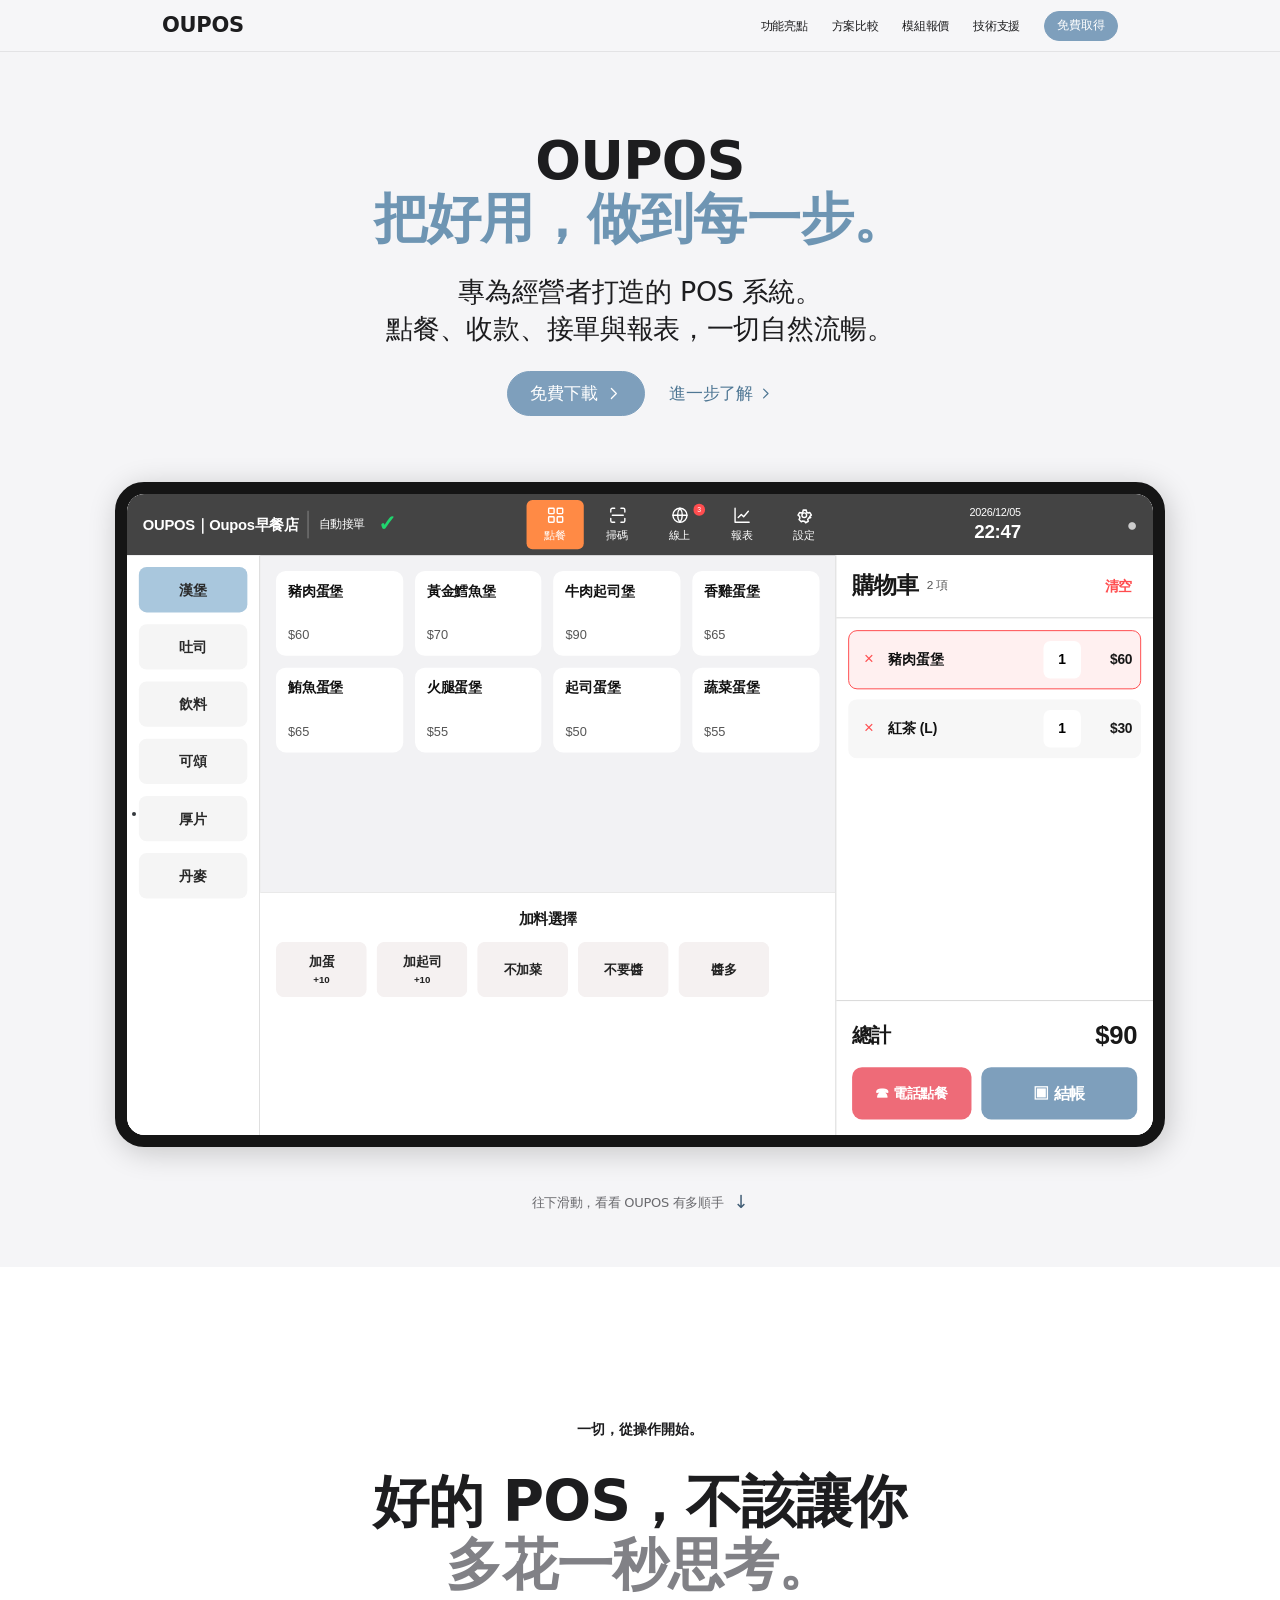
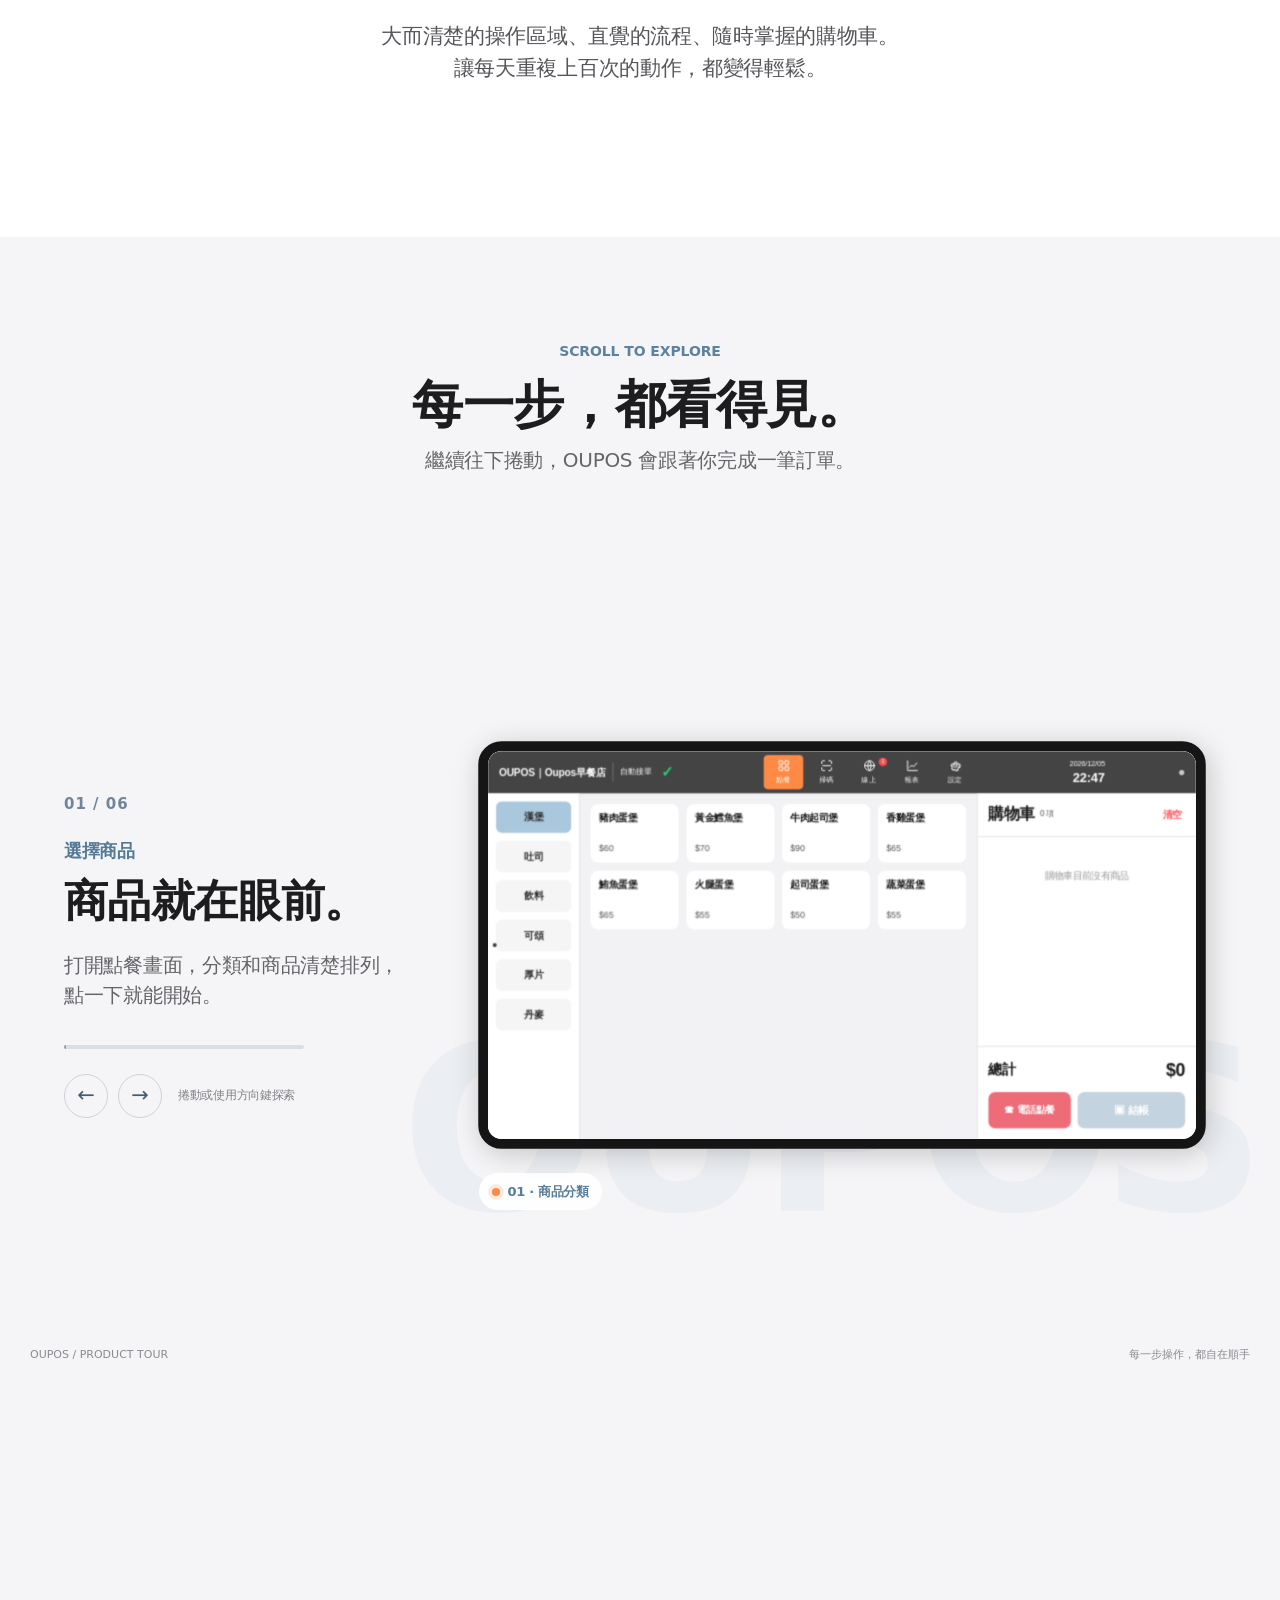
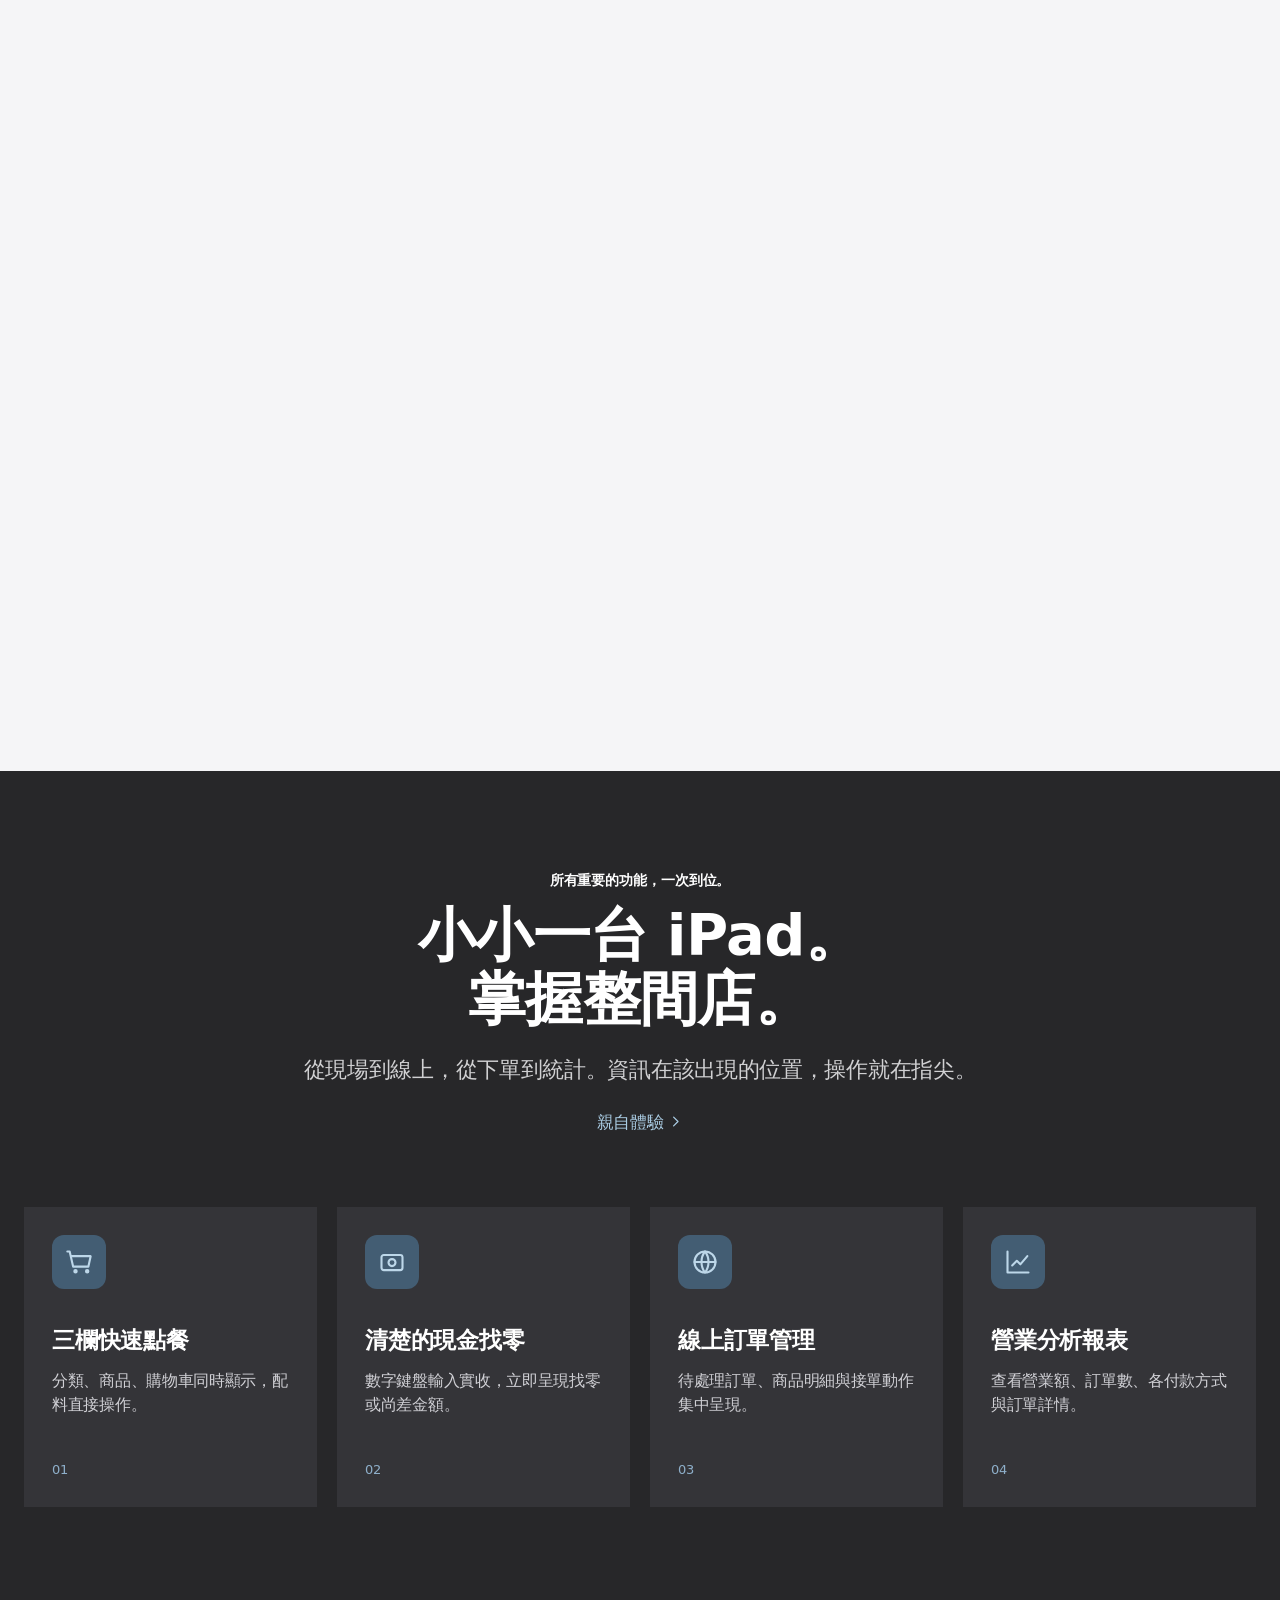
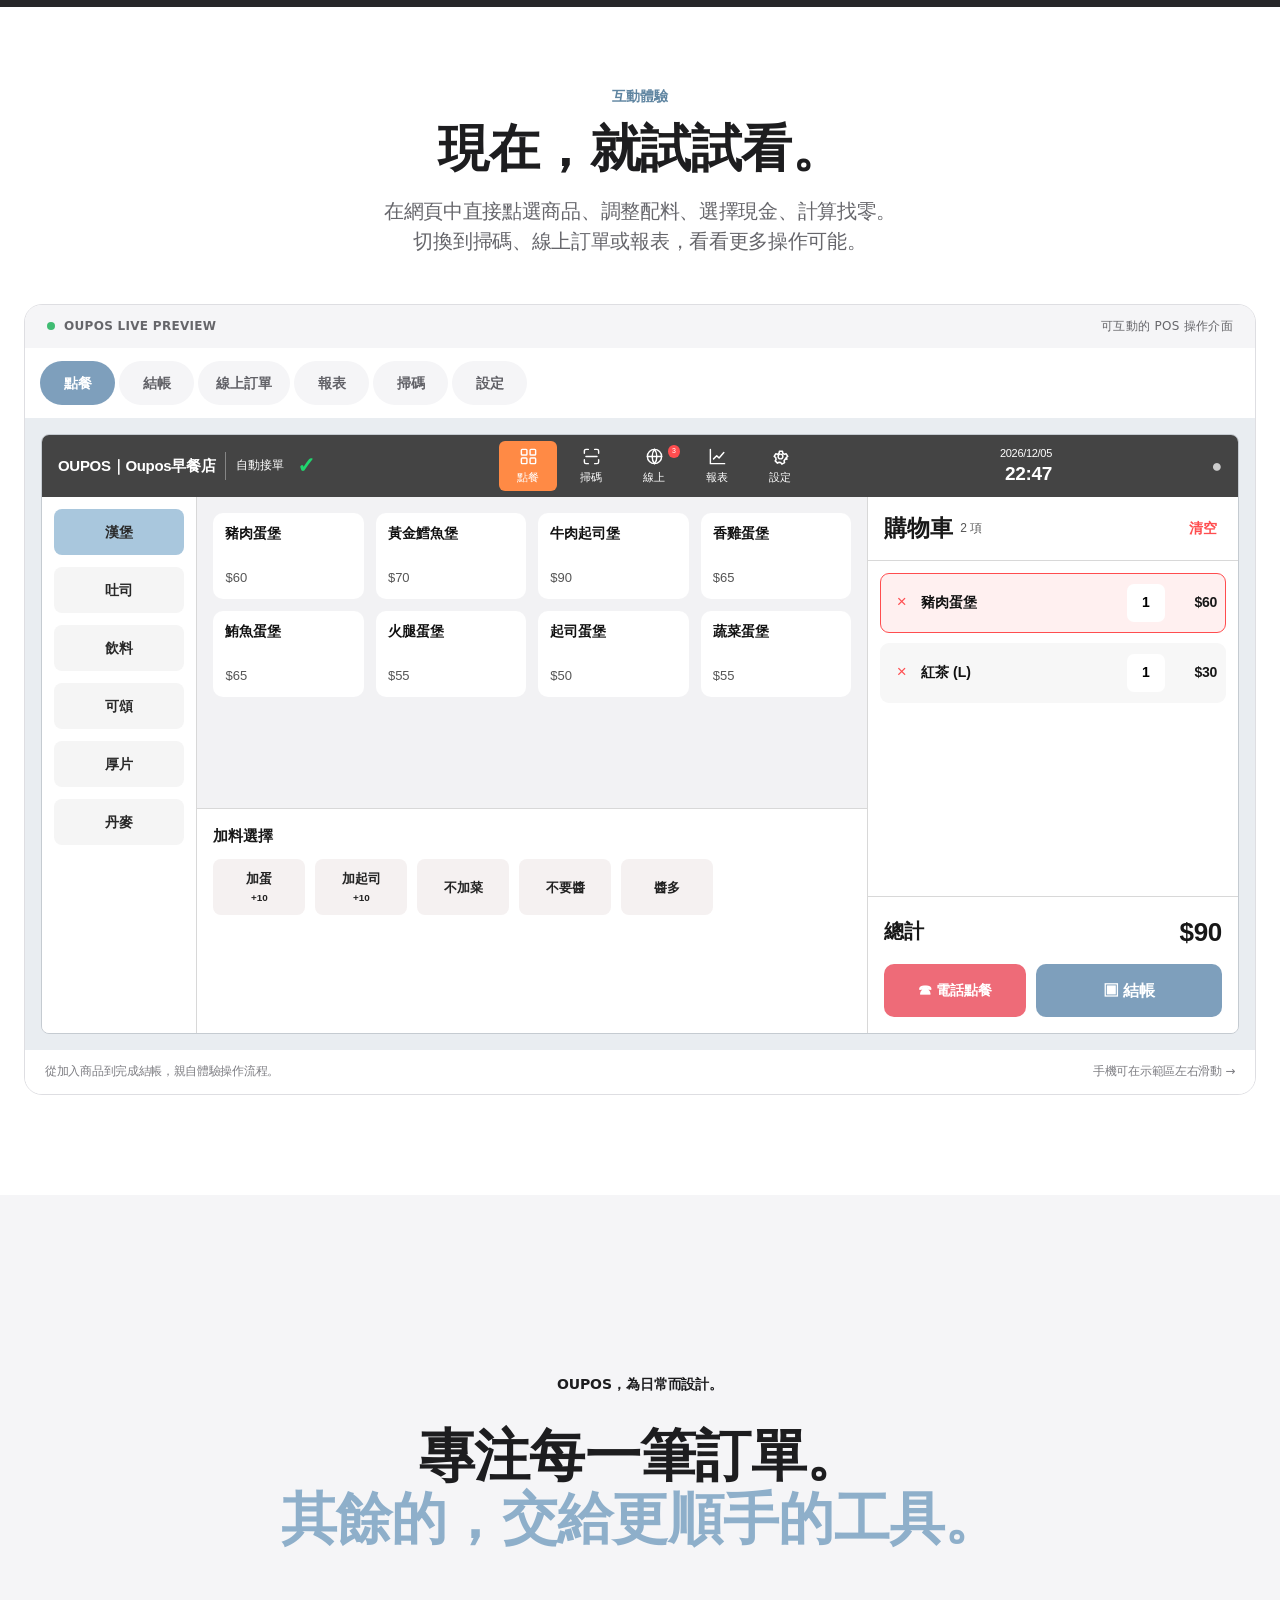
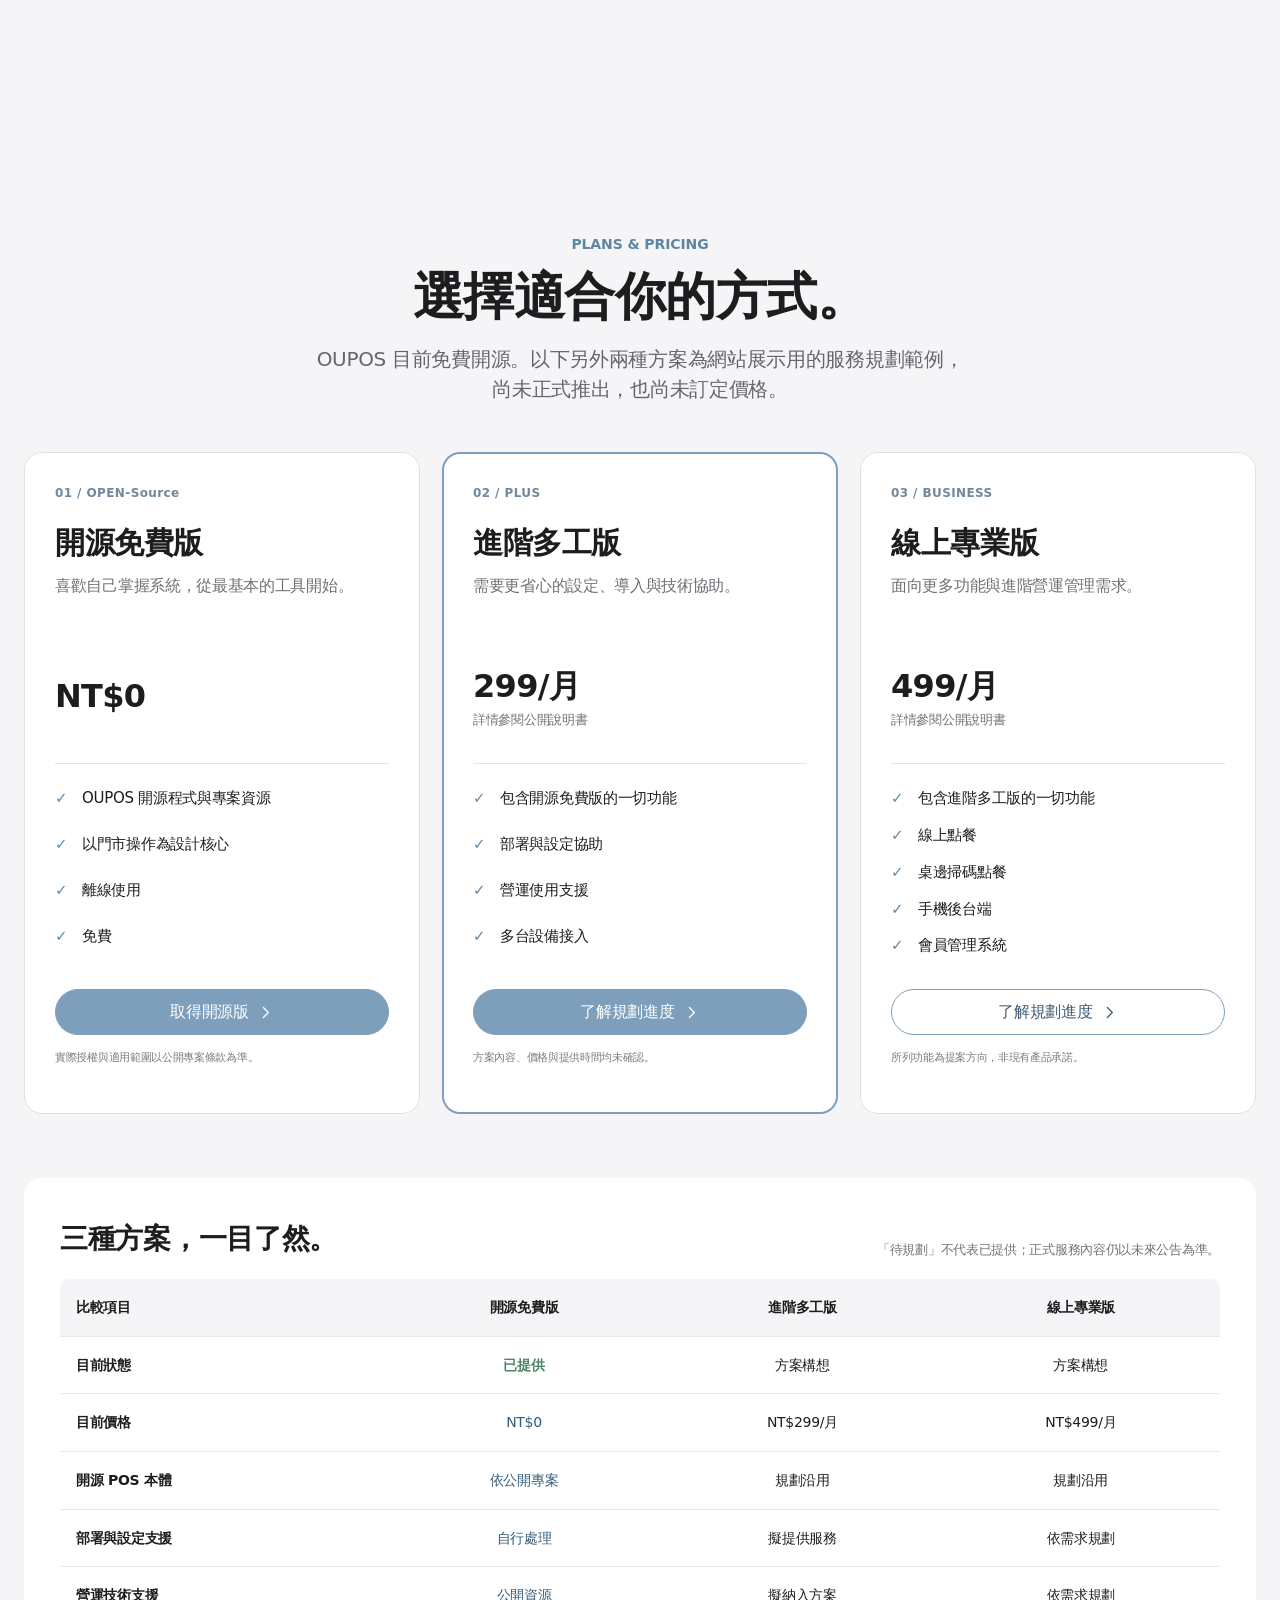
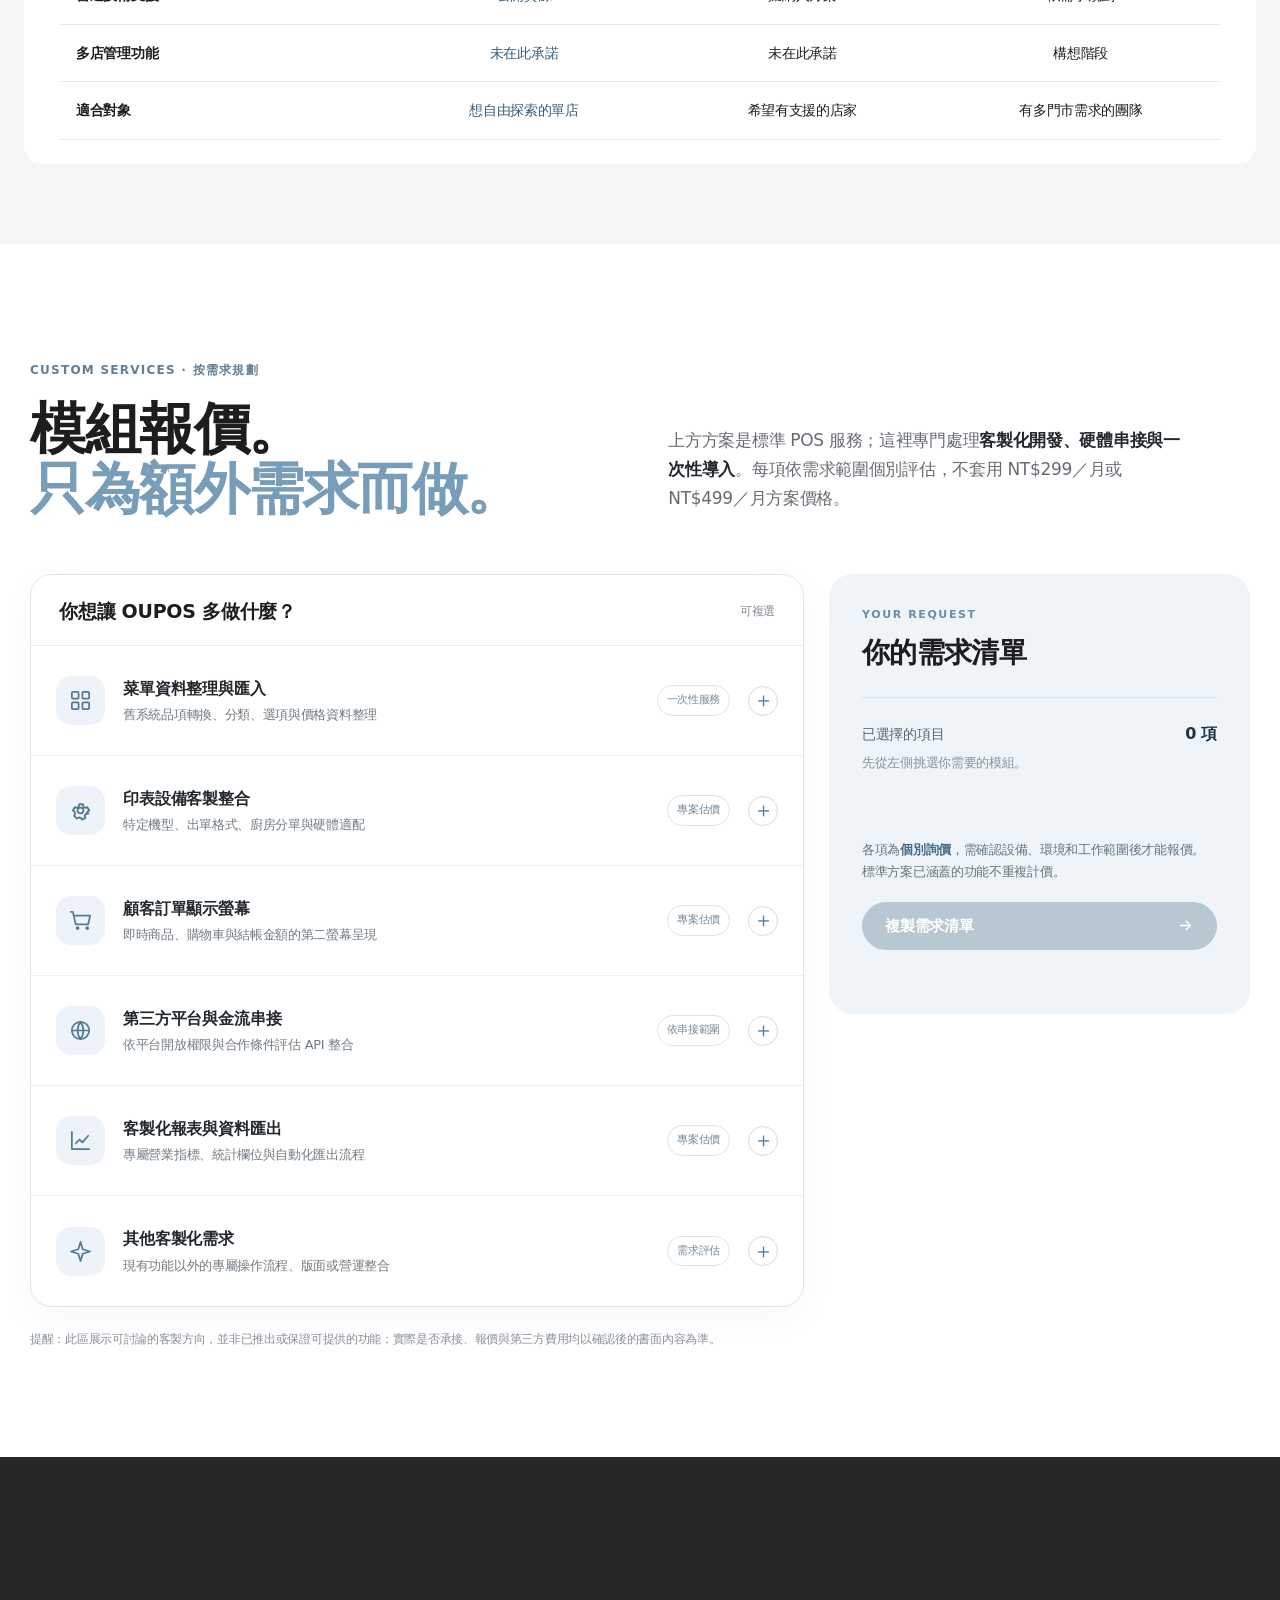
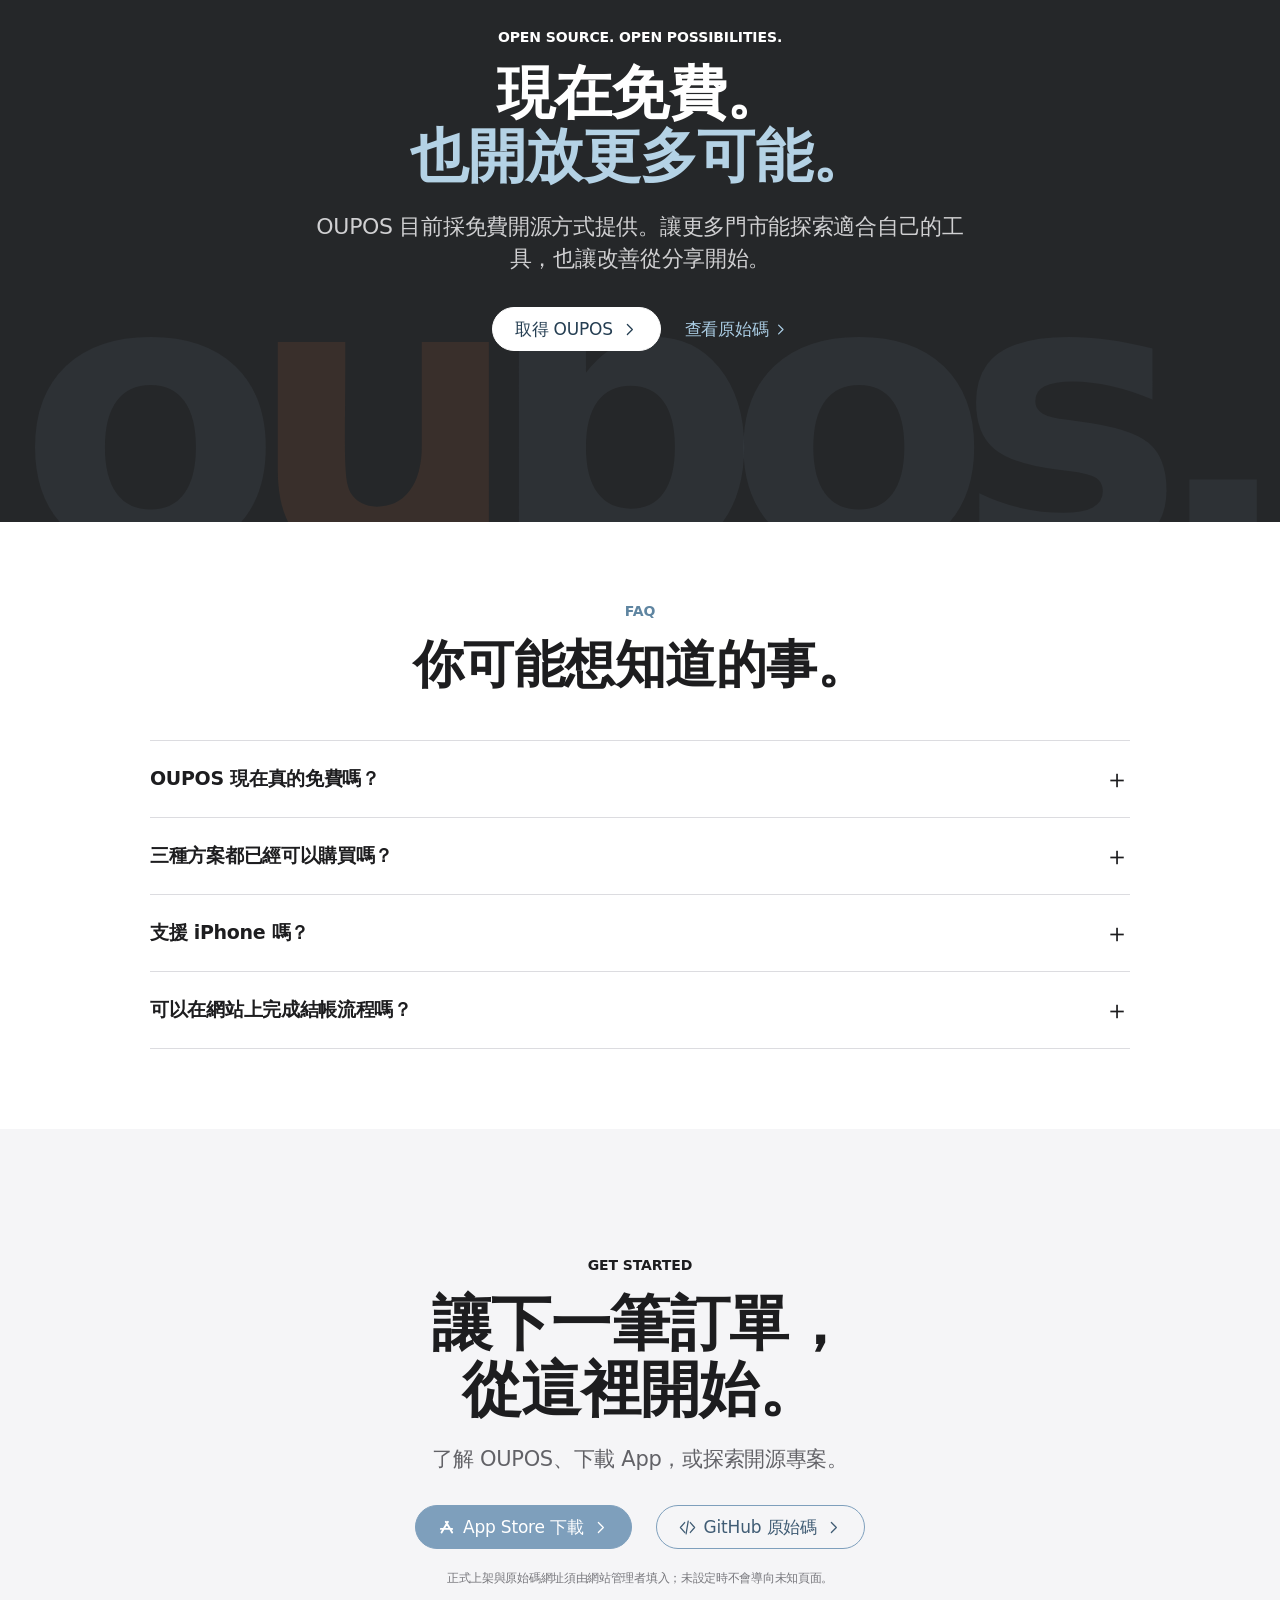
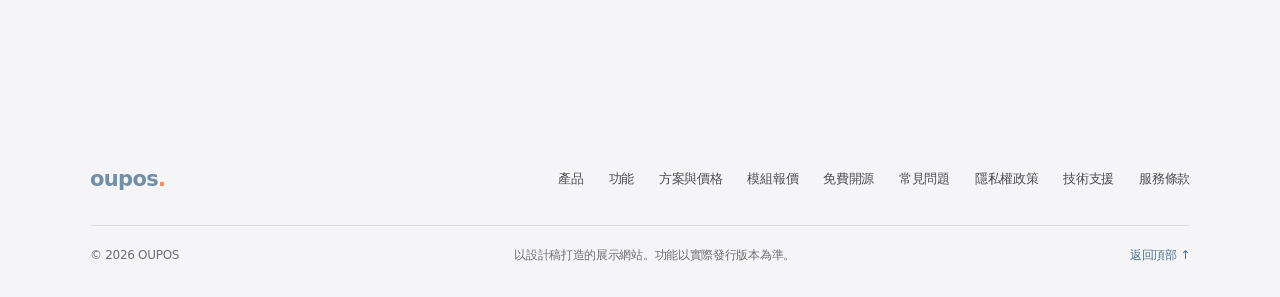
==== commit a5fa3ea2: "Add files via upload" ====
--- a/index.html
+++ b/index.html
@@ -35,7 +35,7 @@
   <symbol id="i-spark" viewBox="0 0 24 24"><path d="m12 2 2.3 7.7L22 12l-7.7 2.3L12 22l-2.3-7.7L2 12l7.7-2.3z"/></symbol>
 </svg>
 <a class="skip-link" href="#main">跳至主要內容</a>
-<div class="product-nav" id="top"><div class="product-nav-inner"><a class="product-nav-name" href="#top">OUPOS</a><div class="product-nav-right"><a href="#cinema" class="product-nav-link">功能亮點</a><a href="#pricing" class="product-nav-link">方案比較</a><a href="#modules" class="product-nav-link">模組報價</a><a href="#download" class="pill pill-small">免費取得</a></div></div></div>
+<div class="product-nav" id="top"><div class="product-nav-inner"><a class="product-nav-name" href="#top">OUPOS</a><div class="product-nav-right"><a href="#cinema" class="product-nav-link">功能亮點</a><a href="#pricing" class="product-nav-link">方案比較</a><a href="#modules" class="product-nav-link">模組報價</a><a href="./oupos-support/" class="product-nav-link">技術支援</a><a href="#download" class="pill pill-small">免費取得</a></div></div></div>
 <main id="main">
   <section class="hero section-tile" id="overview" aria-labelledby="hero-title">
     <div class="hero-intro reveal"><h1 id="hero-title">OUPOS<br><span>把好用，做到每一步。</span></h1><p>專為經營者打造的 POS 系統。<br>點餐、收款、接單與報表，一切自然流暢。</p><div class="cta-row"><a class="pill" href="#download">免費下載 <svg class="icon"><use href="#i-chevron"></use></svg></a><a class="text-link" href="#cinema">進一步了解 <svg class="icon"><use href="#i-chevron"></use></svg></a></div></div>
@@ -106,7 +106,7 @@
   <section class="faq-section section-tile" id="faq" aria-labelledby="faq-title"><div class="faq-container"><div class="section-head reveal"><p class="eyebrow">FAQ</p><h2 id="faq-title">你可能想知道的事。</h2></div><div class="faq-list reveal"><details><summary>OUPOS 現在真的免費嗎？ <span>＋</span></summary><p>目前 OUPOS 為免費開源專案。未來如果推出付費服務方案，將另行公告，與目前開源版區分。</p></details><details><summary>三種方案都已經可以購買嗎？ <span>＋</span></summary><p>不是。現在確認的只有免費開源版；專業支援版和多店營運版是展示用規劃範例，尚未推出或定價。</p></details><details><summary>支援 iPhone 嗎？ <span>＋</span></summary><p>目前 POS 的操作版面以 iPad 橫向為主要設計情境。其他裝置的適用性，請依實際版本與上架資訊確認。</p></details><details><summary>可以在網站上完成結帳流程嗎？ <span>＋</span></summary><p>可以。選擇商品、支付方式與取餐位置後，按下結帳即可查看完成畫面、訂單摘要與找零資訊，再開始下一筆訂單。</p></details></div></div></section>
   <section class="download-section section-tile" id="download" aria-labelledby="download-title"><div class="reveal"><p class="eyebrow">GET STARTED</p><h2 id="download-title">讓下一筆訂單，<br>從這裡開始。</h2><p>了解 OUPOS、下載 App，或探索開源專案。</p><div class="cta-row download-ctas"><a href="#download" class="pill" data-external="appStore"><svg class="icon"><use href="#i-appstore"></use></svg> App Store 下載 <svg class="icon"><use href="#i-chevron"></use></svg></a><a href="#download" class="pill pill-outline" data-external="github"><svg class="icon"><use href="#i-code"></use></svg> GitHub 原始碼 <svg class="icon"><use href="#i-chevron"></use></svg></a></div><small>正式上架與原始碼網址須由網站管理者填入；未設定時不會導向未知頁面。</small></div></section>
 </main>
-<footer class="site-footer"><div class="footer-inner"><div class="footer-top"><a href="#top" class="footer-logo">oupos<span>.</span></a><div class="footer-nav"><a href="#overview">產品</a><a href="#features">功能</a><a href="#pricing">方案與價格</a><a href="#modules">模組報價</a><a href="#opensource">免費開源</a><a href="#faq">常見問題</a><a href="/privacy">隱私權政策</a><a href="/terms">服務條款</a></div></div><div class="footer-bottom"><span>© <span id="year">2026</span> OUPOS</span><span>以設計稿打造的展示網站。功能以實際發行版本為準。</span><a href="#top">返回頂部 ↑</a></div></div></footer>
+<footer class="site-footer"><div class="footer-inner"><div class="footer-top"><a href="#top" class="footer-logo">oupos<span>.</span></a><div class="footer-nav"><a href="#overview">產品</a><a href="#features">功能</a><a href="#pricing">方案與價格</a><a href="#modules">模組報價</a><a href="#opensource">免費開源</a><a href="#faq">常見問題</a><a href="./oupos-privacy/">隱私權政策</a><a href="./oupos-support/">技術支援</a><a href="./terms/">服務條款</a></div></div><div class="footer-bottom"><span>© <span id="year">2026</span> OUPOS</span><span>以設計稿打造的展示網站。功能以實際發行版本為準。</span><a href="#top">返回頂部 ↑</a></div></div></footer>
 <dialog id="info-dialog" class="info-dialog" aria-labelledby="info-dialog-title"><button class="dialog-close" id="dialog-close" aria-label="關閉">×</button><p class="eyebrow">OUPOS</p><h2 id="info-dialog-title">正式連結尚未設定</h2><p id="info-dialog-body">請先設定連結。</p><button type="button" class="pill" id="dialog-ok">了解</button></dialog>
 </body>
 </html>
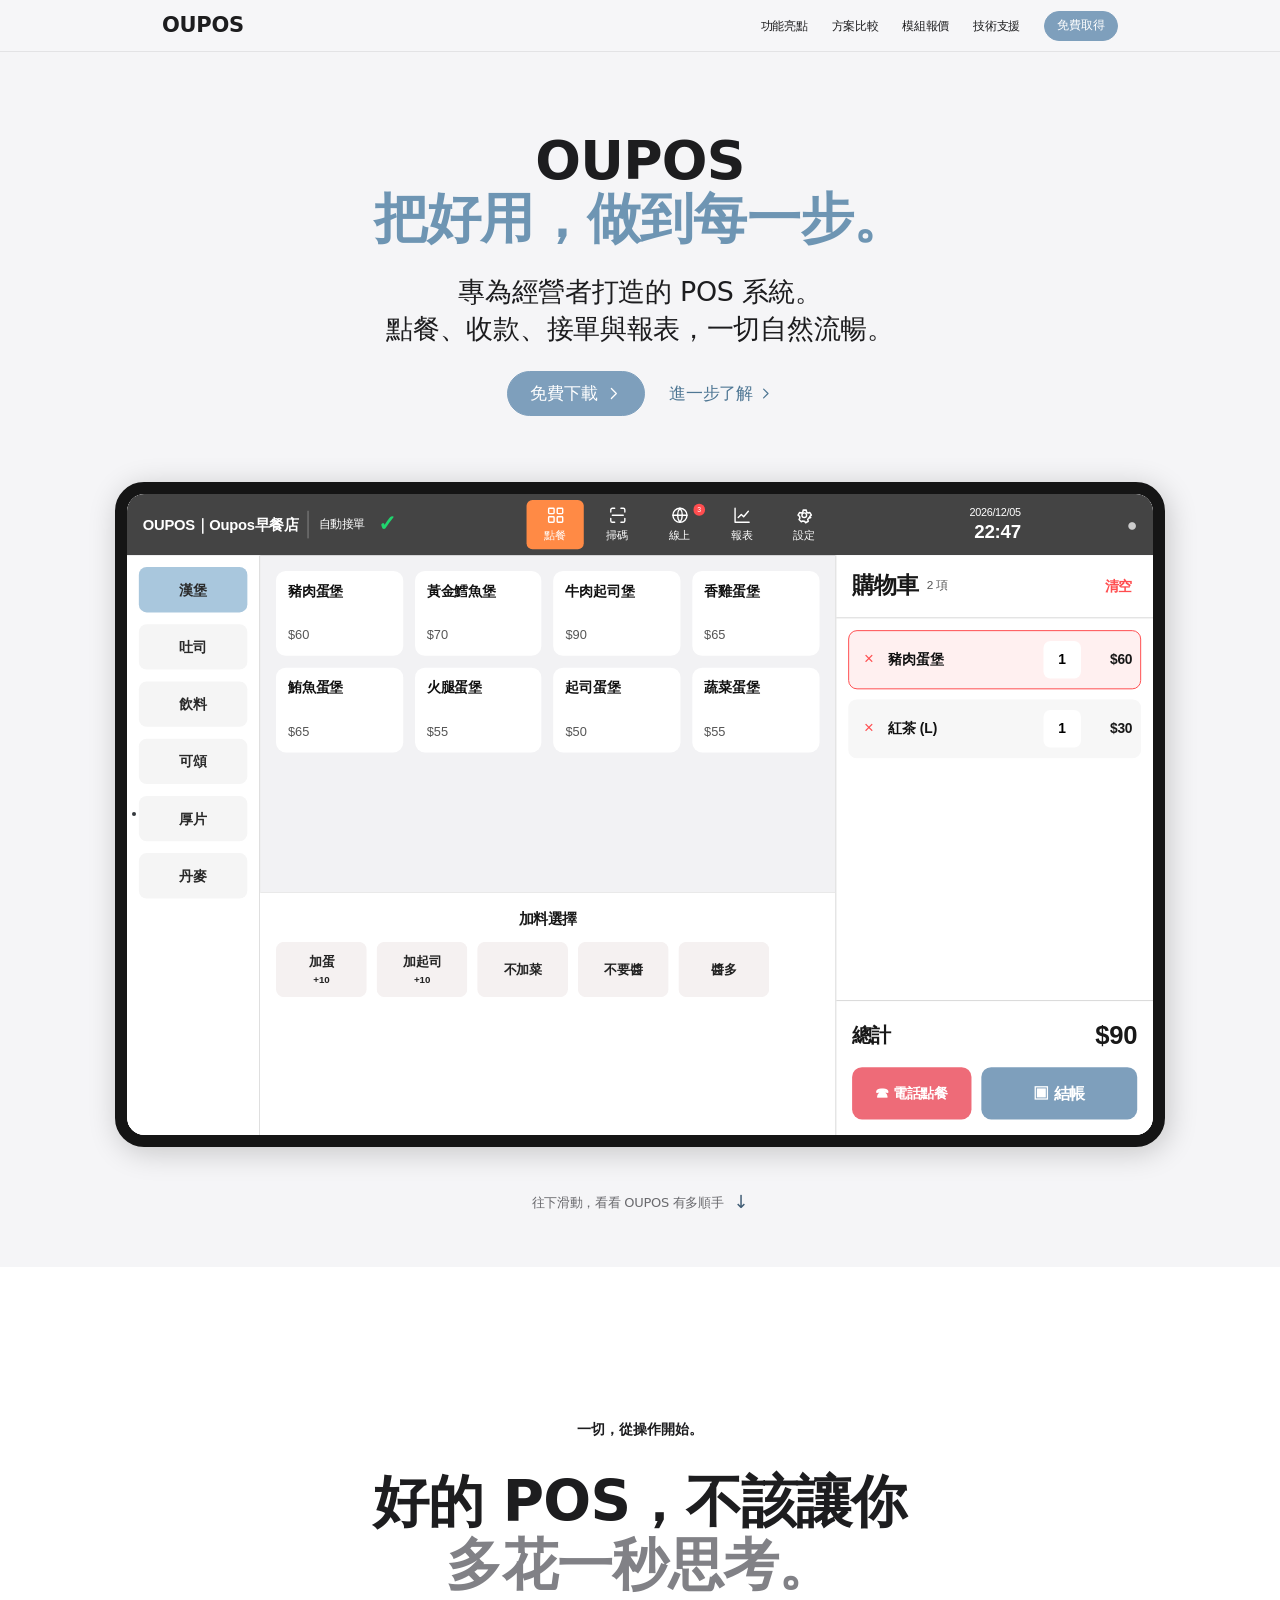
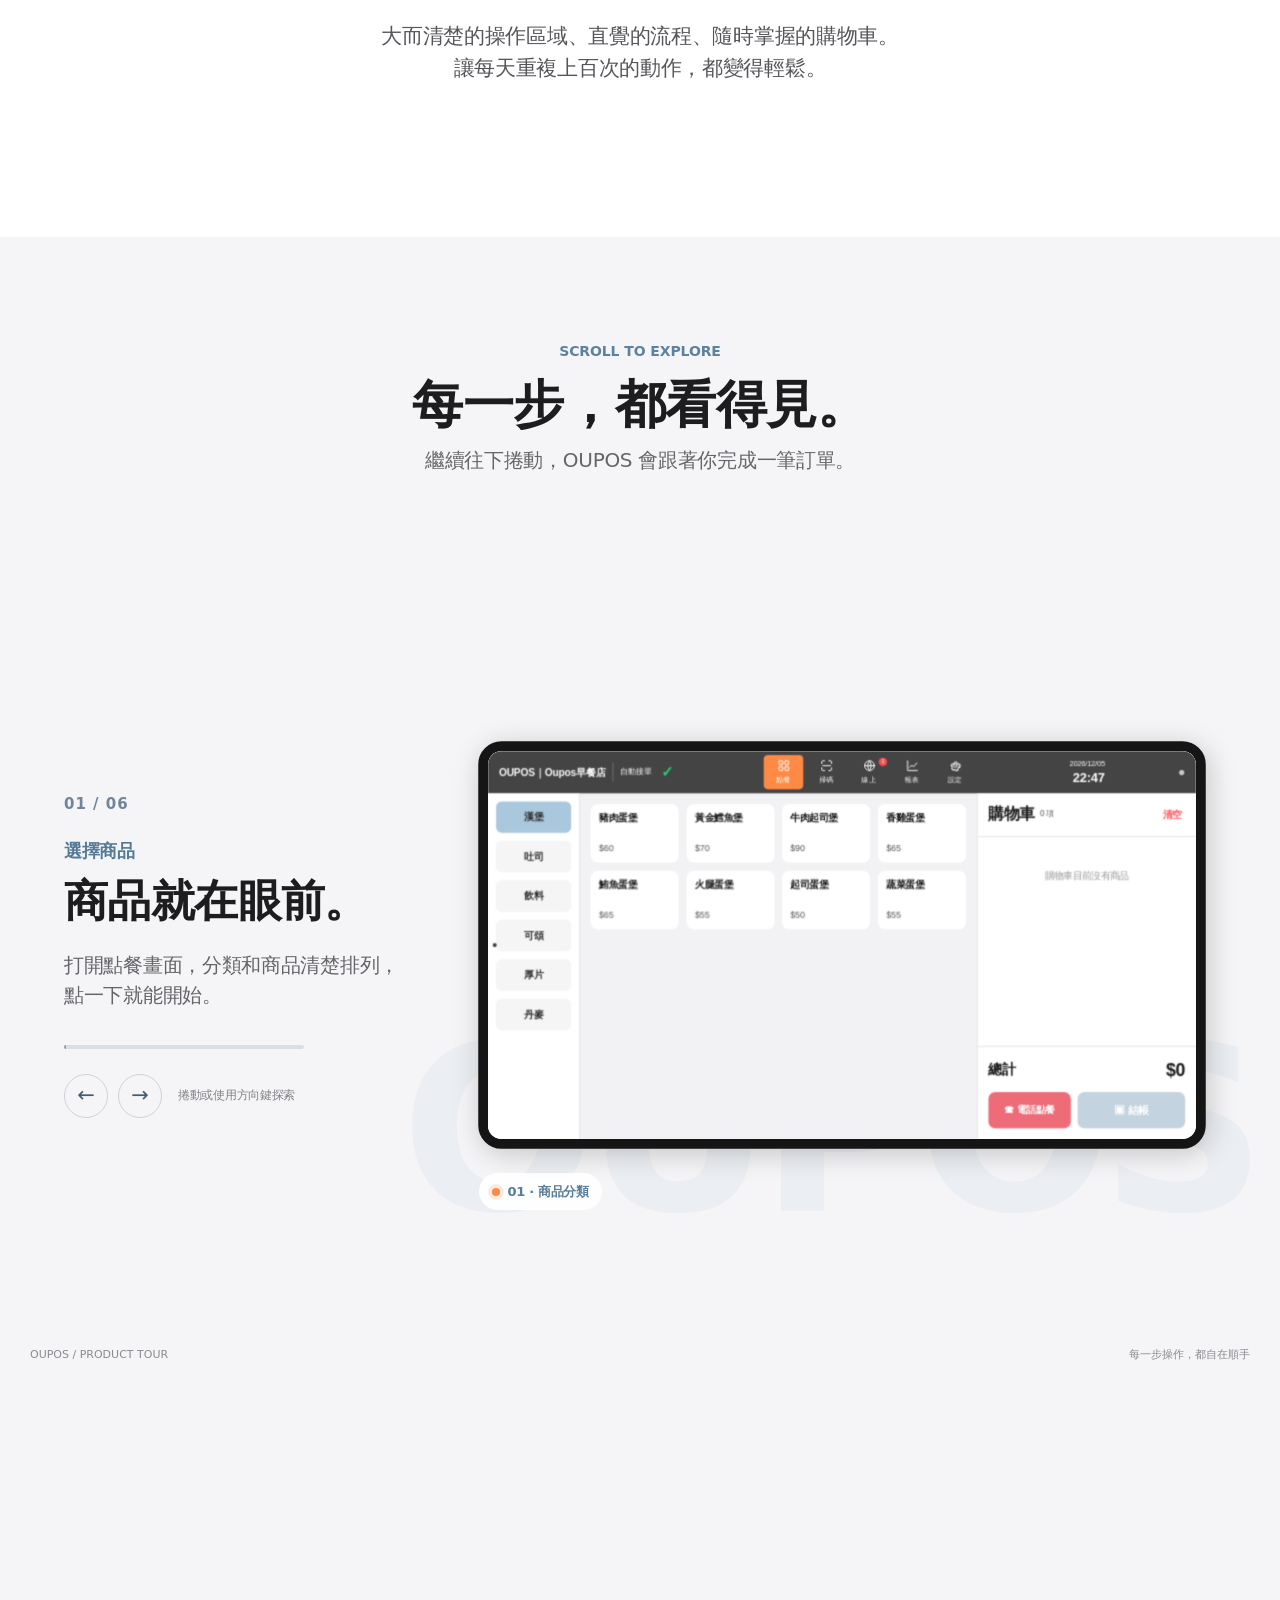
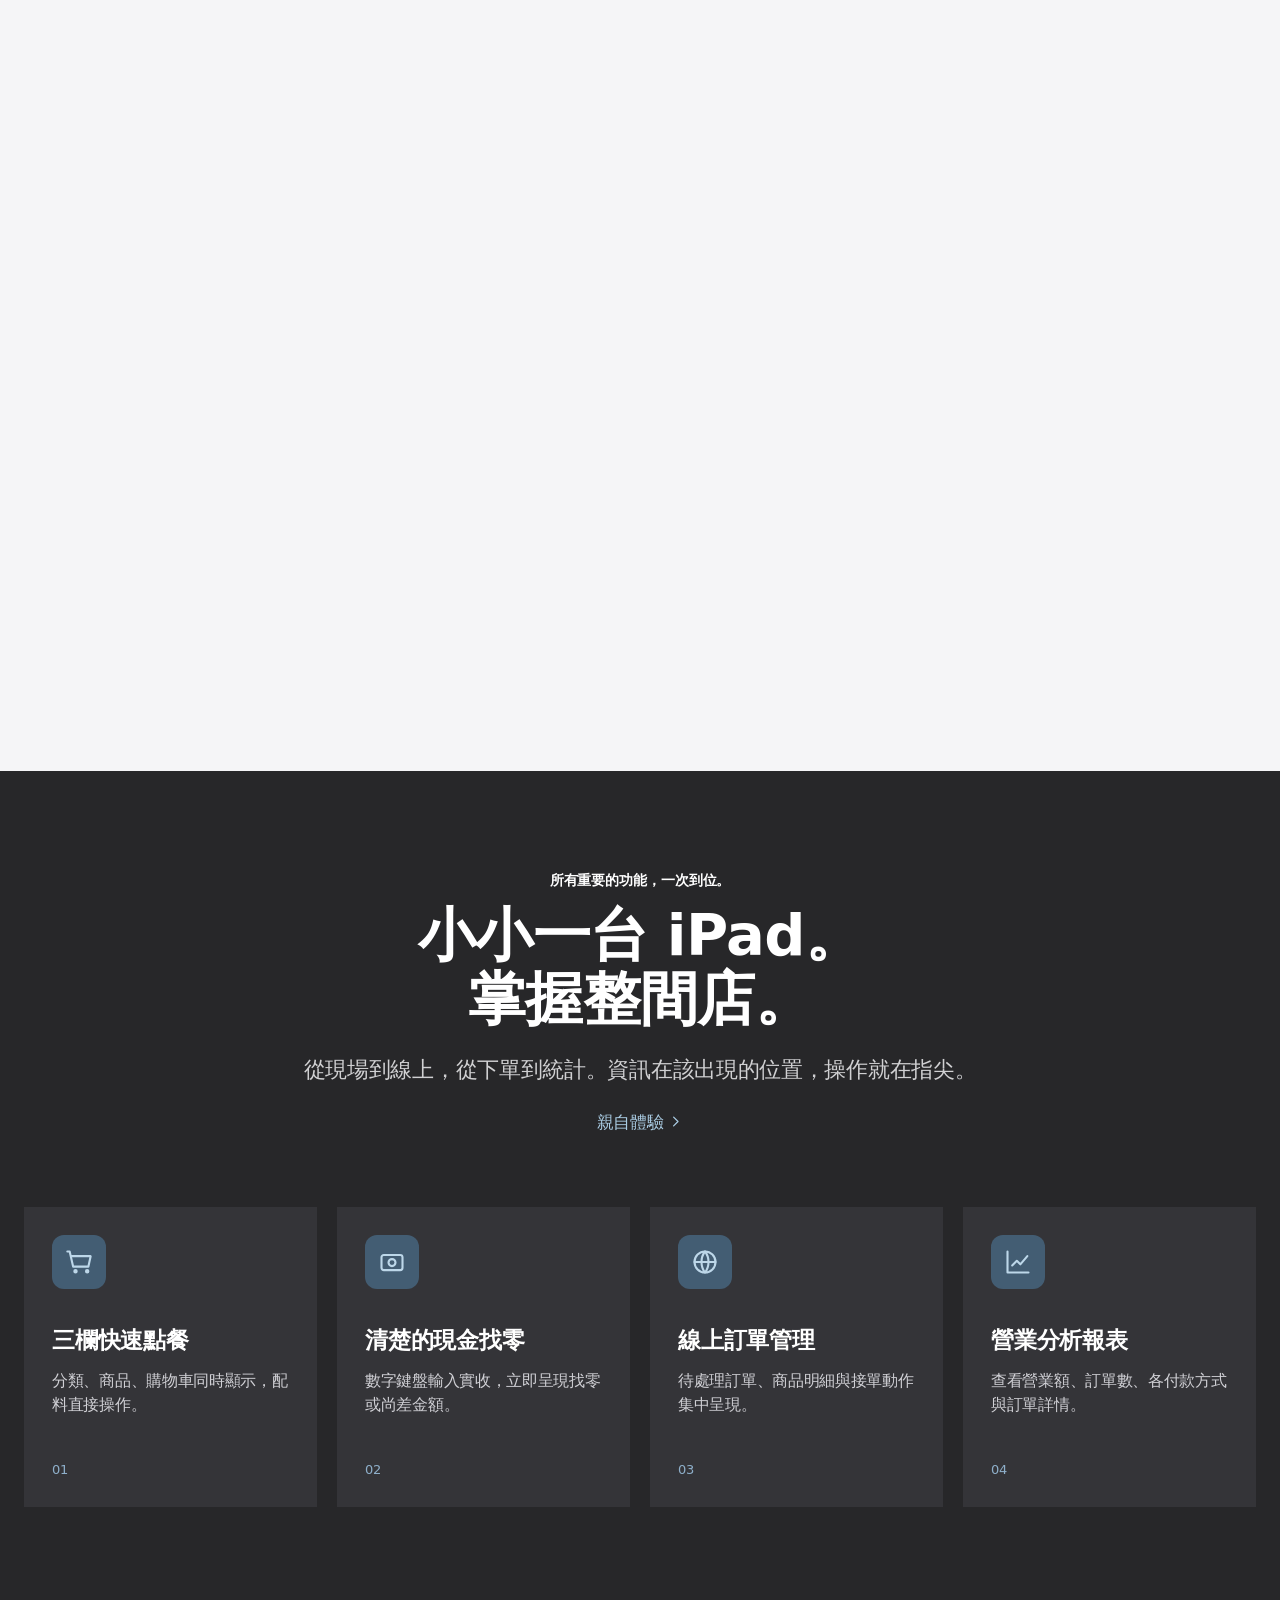
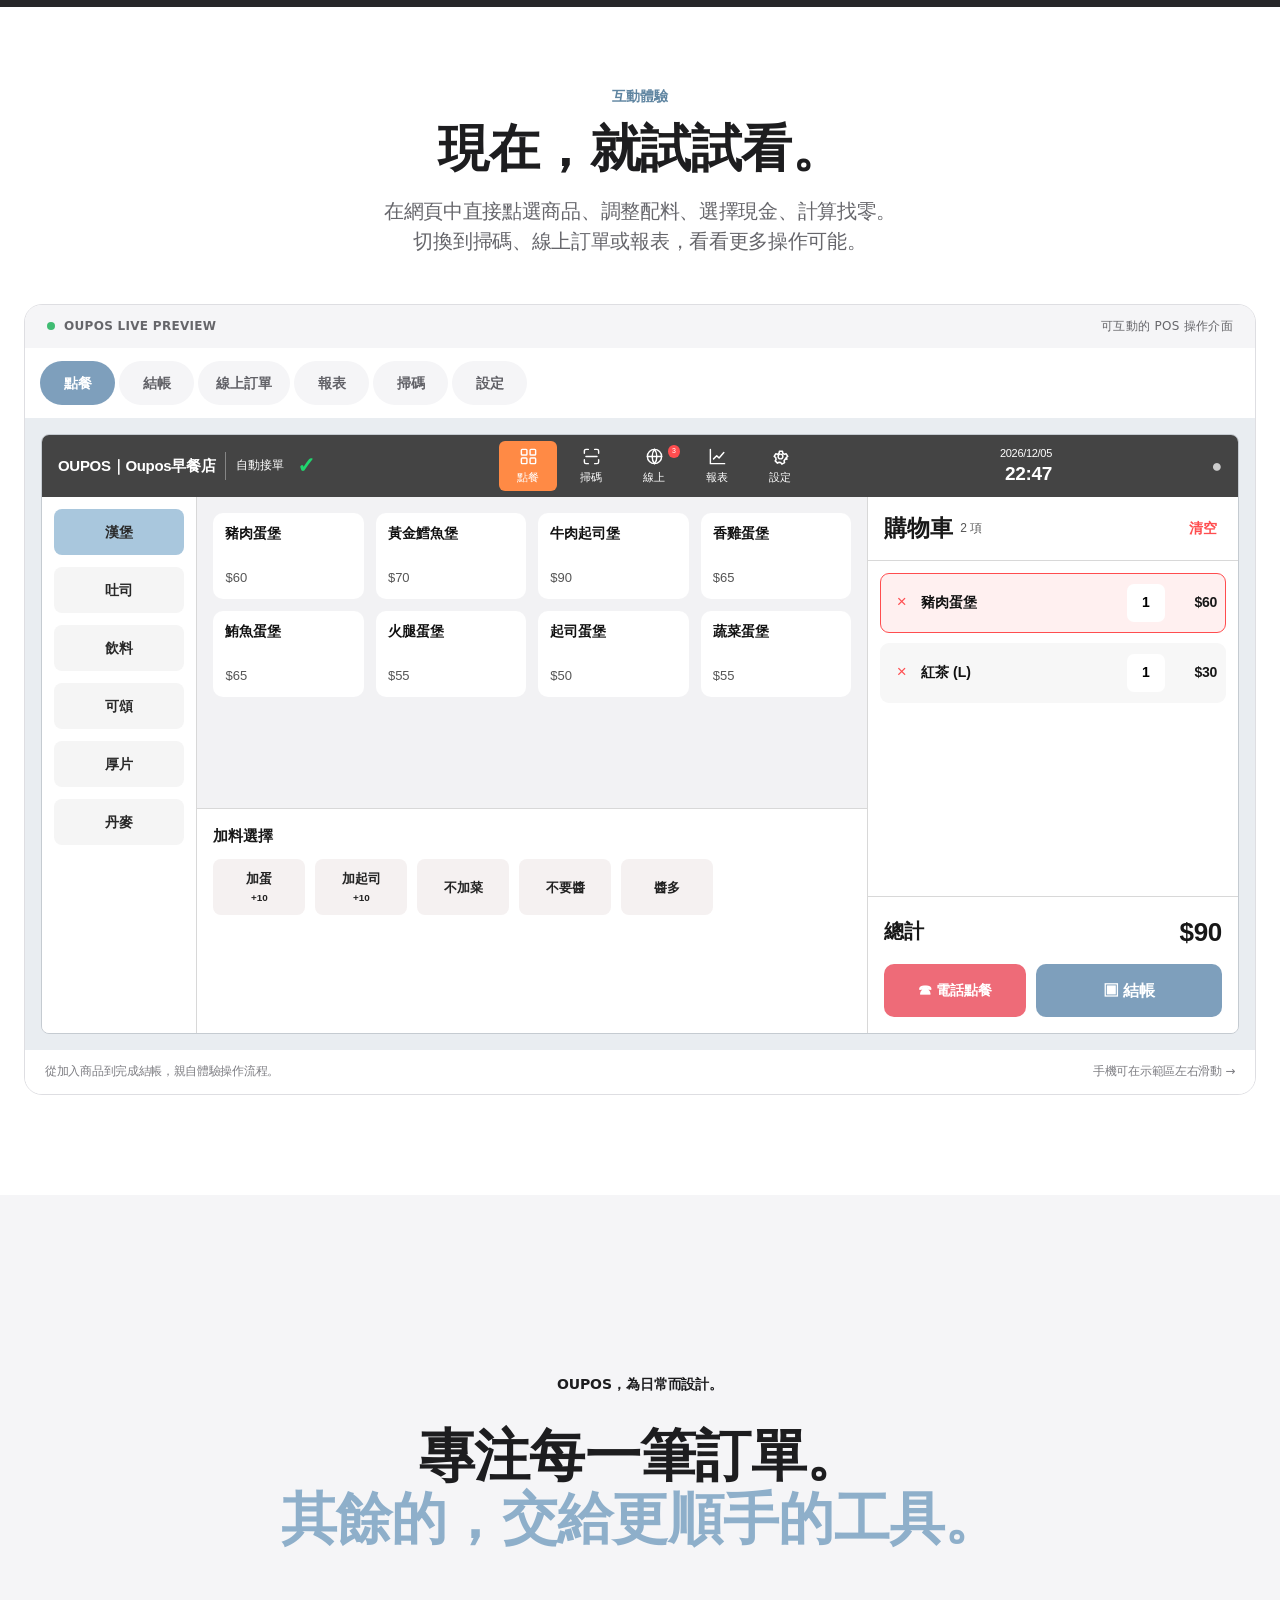
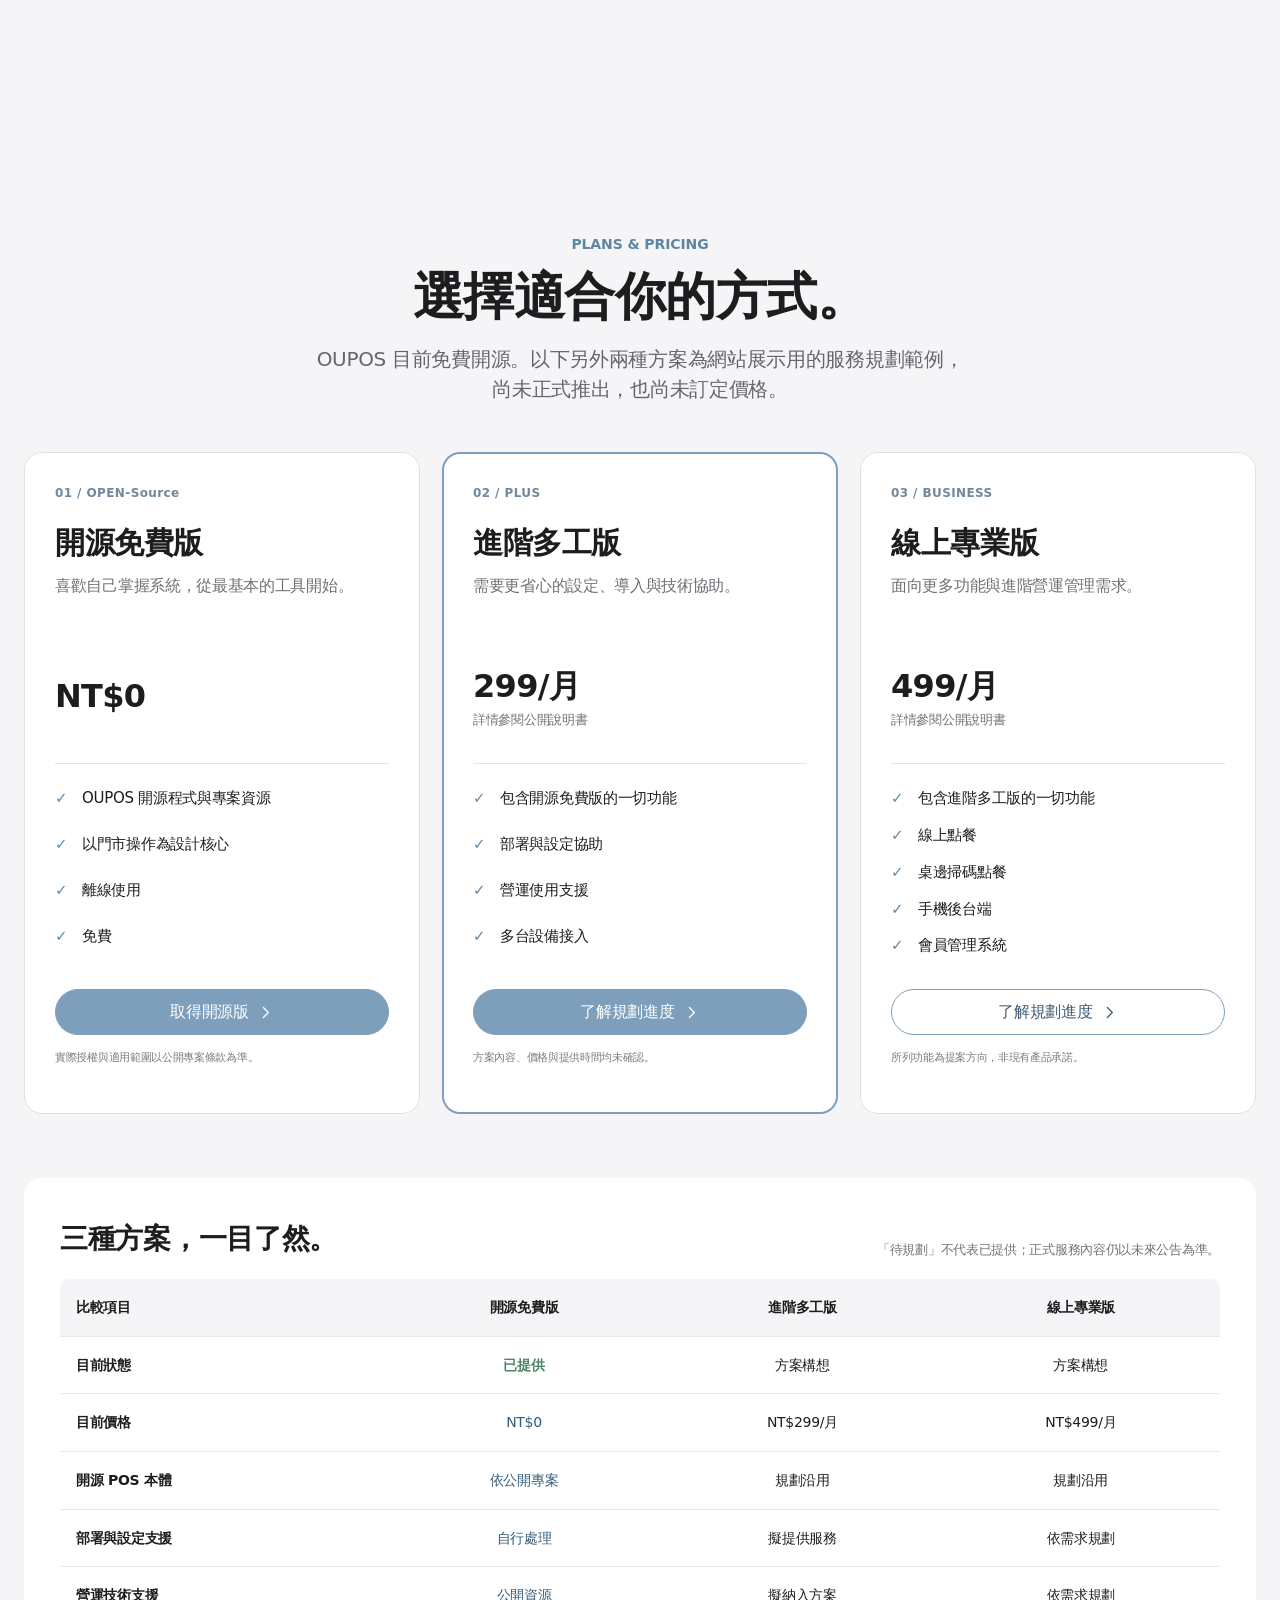
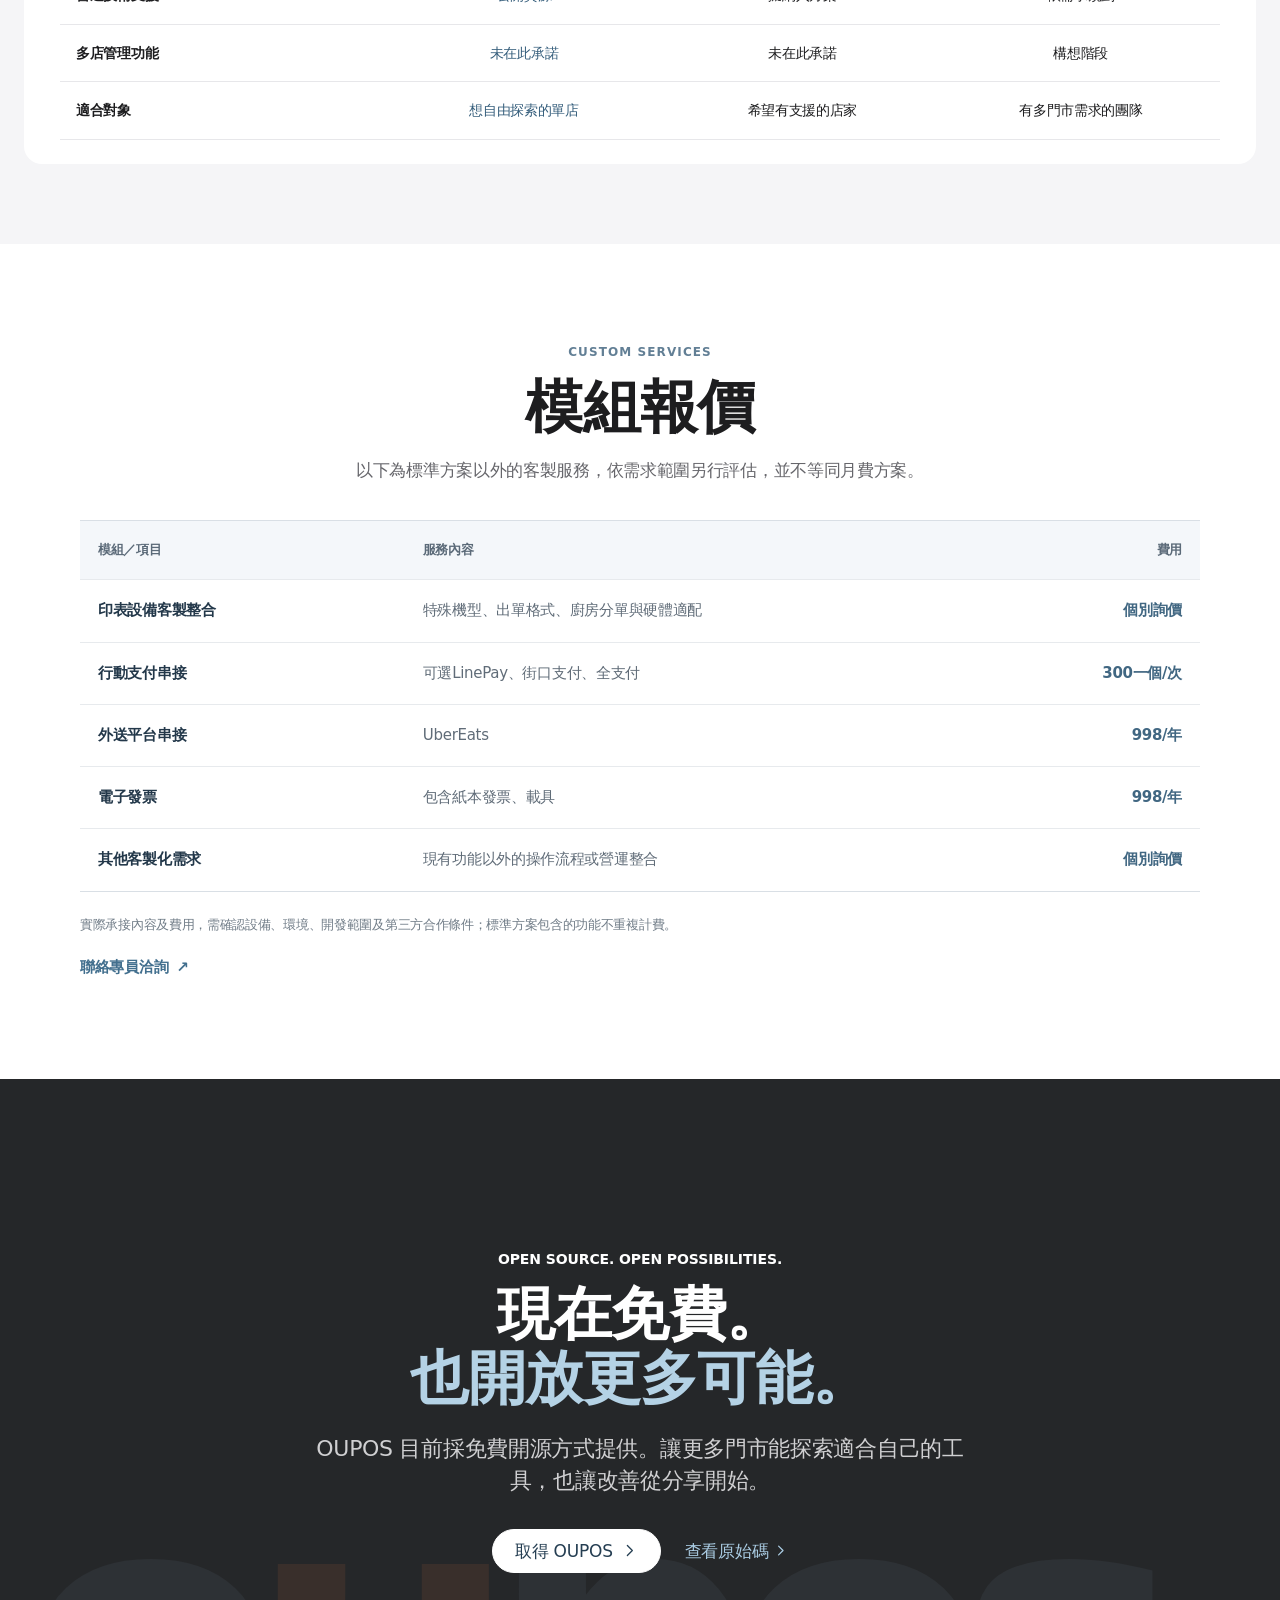
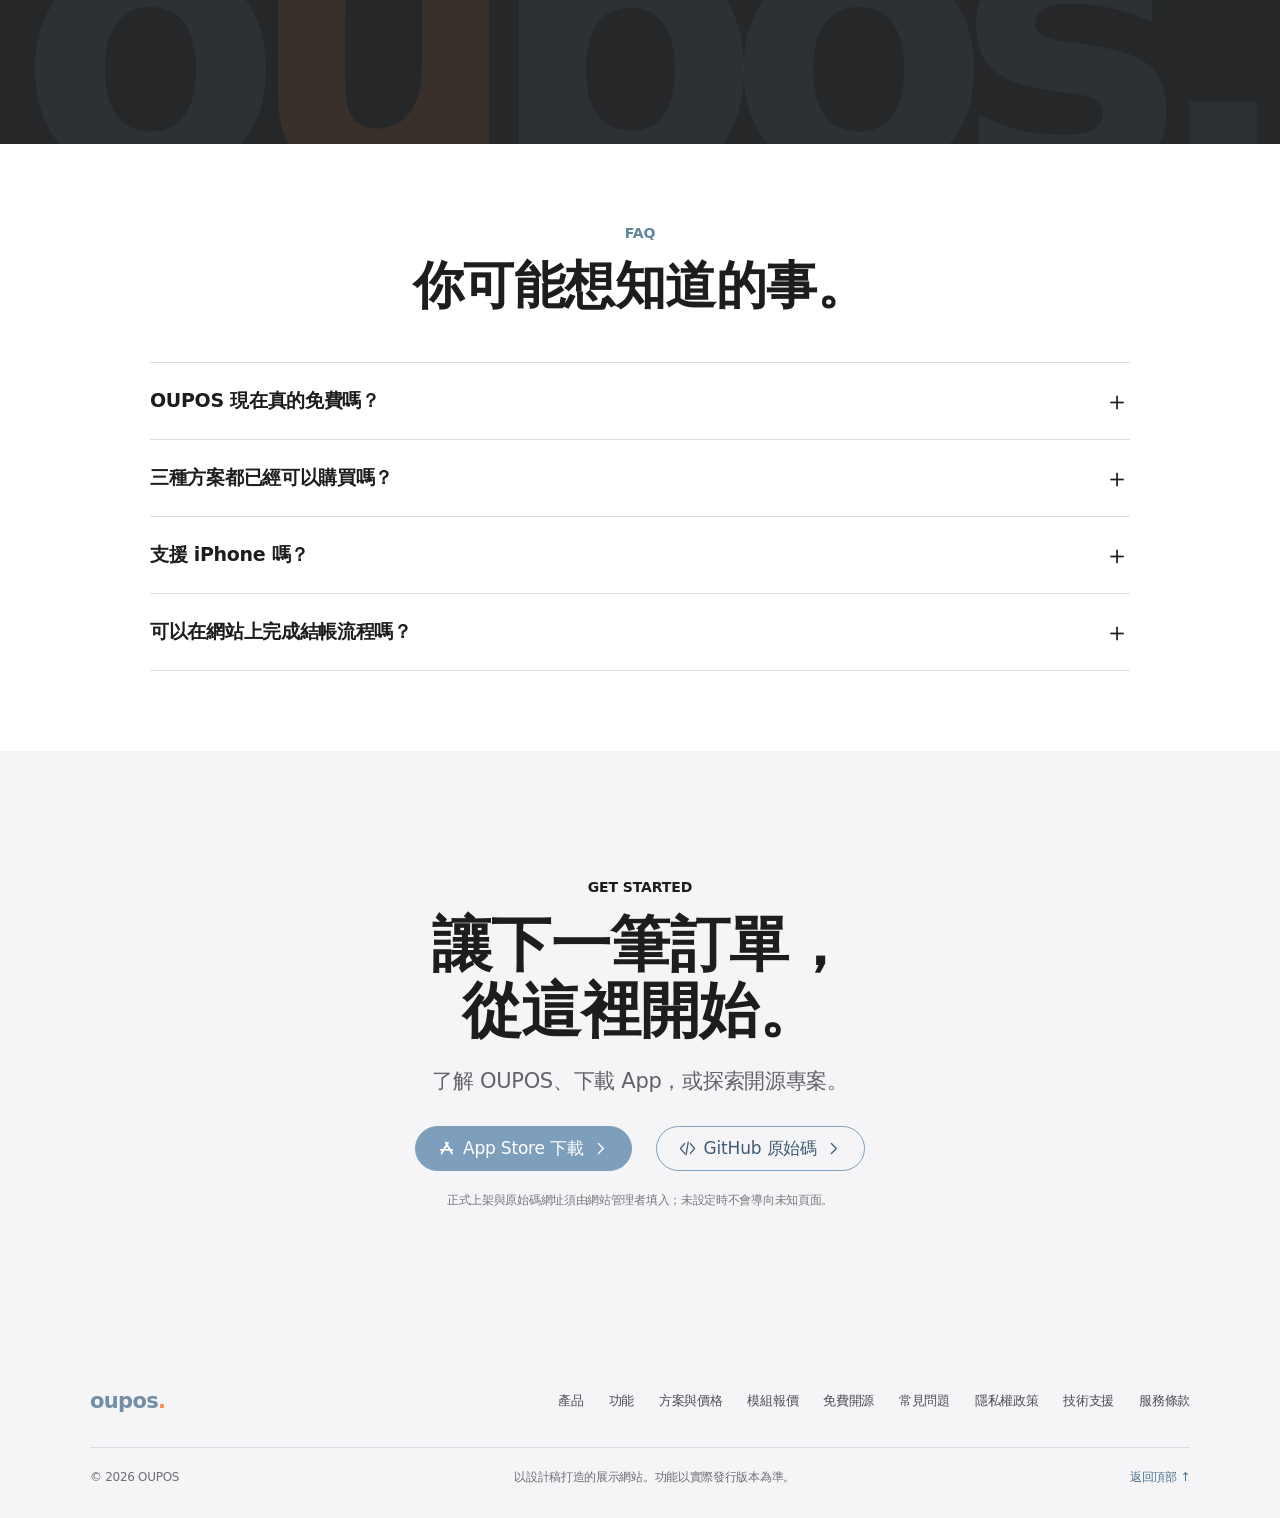
==== commit 64fd9c32: "Add files via upload" ====
--- a/index.html
+++ b/index.html
@@ -35,7 +35,7 @@
   <symbol id="i-spark" viewBox="0 0 24 24"><path d="m12 2 2.3 7.7L22 12l-7.7 2.3L12 22l-2.3-7.7L2 12l7.7-2.3z"/></symbol>
 </svg>
 <a class="skip-link" href="#main">跳至主要內容</a>
-<div class="product-nav" id="top"><div class="product-nav-inner"><a class="product-nav-name" href="#top">OUPOS</a><div class="product-nav-right"><a href="#cinema" class="product-nav-link">功能亮點</a><a href="#pricing" class="product-nav-link">方案比較</a><a href="#modules" class="product-nav-link">模組報價</a><a href="./oupos-support/" class="product-nav-link">技術支援</a><a href="#download" class="pill pill-small">免費取得</a></div></div></div>
+<div class="product-nav" id="top"><div class="product-nav-inner"><a class="product-nav-name" href="#top">OUPOS</a><div class="product-nav-right"><a href="#cinema" class="product-nav-link">功能亮點</a><a href="#pricing" class="product-nav-link">方案比較</a><a href="#modules" class="product-nav-link">模組報價</a><a href="/oupos-support" class="product-nav-link">技術支援</a><a href="#download" class="pill pill-small">免費取得</a></div></div></div>
 <main id="main">
   <section class="hero section-tile" id="overview" aria-labelledby="hero-title">
     <div class="hero-intro reveal"><h1 id="hero-title">OUPOS<br><span>把好用，做到每一步。</span></h1><p>專為經營者打造的 POS 系統。<br>點餐、收款、接單與報表，一切自然流暢。</p><div class="cta-row"><a class="pill" href="#download">免費下載 <svg class="icon"><use href="#i-chevron"></use></svg></a><a class="text-link" href="#cinema">進一步了解 <svg class="icon"><use href="#i-chevron"></use></svg></a></div></div>
@@ -71,42 +71,34 @@
   <div class="comparison reveal"><div class="comparison-head"><h3>三種方案，一目了然。</h3><p>「待規劃」不代表已提供；正式服務內容仍以未來公告為準。</p></div><div class="table-scroll"><table class="comparison-table"><thead><tr><th scope="col">比較項目</th><th scope="col">開源免費版</th><th scope="col">進階多工版</th><th scope="col">線上專業版</th></tr></thead><tbody><tr><th scope="row">目前狀態</th><td><span class="mark-confirmed">已提供</span></td><td>方案構想</td><td>方案構想</td></tr><tr><th scope="row">目前價格</th><td>NT$0</td><td>NT$299/月</td><td>NT$499/月</td></tr><tr><th scope="row">開源 POS 本體</th><td>依公開專案</td><td>規劃沿用</td><td>規劃沿用</td></tr><tr><th scope="row">部署與設定支援</th><td>自行處理</td><td>擬提供服務</td><td>依需求規劃</td></tr><tr><th scope="row">營運技術支援</th><td>公開資源</td><td>擬納入方案</td><td>依需求規劃</td></tr><tr><th scope="row">多店管理功能</th><td>未在此承諾</td><td>未在此承諾</td><td>構想階段</td></tr><tr><th scope="row">適合對象</th><td>想自由探索的單店</td><td>希望有支援的店家</td><td>有多門市需求的團隊</td></tr></tbody></table></div></div>
   </section>
 
-  <!-- Separate service quotations; the monthly POS plans above are not repeated here. -->
+  <!-- Quotation table independent of standard subscription plans. -->
   <section class="module-section section-tile" id="modules" aria-labelledby="module-title">
     <div class="module-shell">
-      <header class="module-heading reveal">
-        <div><p class="eyebrow">CUSTOM SERVICES · 按需求規劃</p><h2 id="module-title">模組報價。<br><span>只為額外需求而做。</span></h2></div>
-        <p>上方方案是標準 POS 服務；這裡專門處理<strong>客製化開發、硬體串接與一次性導入</strong>。每項依需求範圍個別評估，不套用 NT$299／月或 NT$499／月方案價格。</p>
+      <header class="module-table-heading reveal">
+        <p class="eyebrow">CUSTOM SERVICES</p>
+        <h2 id="module-title">模組報價</h2>
+        <p>以下為標準方案以外的客製服務，依需求範圍另行評估，並不等同月費方案。</p>
       </header>
-      <div class="module-layout">
-        <div class="module-list reveal" role="group" aria-labelledby="module-list-title">
-          <div class="module-list-heading"><h3 id="module-list-title">你想讓 OUPOS 多做什麼？</h3><span>可複選</span></div>
-          <label class="module-item"><input class="module-checkbox" type="checkbox" value="menu" data-module-name="菜單資料整理與匯入"><span class="module-item-icon" aria-hidden="true"><svg class="icon"><use href="#i-grid"></use></svg></span><span class="module-item-copy"><strong>菜單資料整理與匯入</strong><small>舊系統品項轉換、分類、選項與價格資料整理</small></span><span class="module-kind">一次性服務</span><span class="module-checkmark" aria-hidden="true">＋</span></label>
-          <label class="module-item"><input class="module-checkbox" type="checkbox" value="printer" data-module-name="印表設備客製整合"><span class="module-item-icon" aria-hidden="true"><svg class="icon"><use href="#i-settings"></use></svg></span><span class="module-item-copy"><strong>印表設備客製整合</strong><small>特定機型、出單格式、廚房分單與硬體適配</small></span><span class="module-kind">專案估價</span><span class="module-checkmark" aria-hidden="true">＋</span></label>
-          <label class="module-item"><input class="module-checkbox" type="checkbox" value="display" data-module-name="顧客訂單顯示螢幕"><span class="module-item-icon" aria-hidden="true"><svg class="icon"><use href="#i-cart"></use></svg></span><span class="module-item-copy"><strong>顧客訂單顯示螢幕</strong><small>即時商品、購物車與結帳金額的第二螢幕呈現</small></span><span class="module-kind">專案估價</span><span class="module-checkmark" aria-hidden="true">＋</span></label>
-          <label class="module-item"><input class="module-checkbox" type="checkbox" value="integrations" data-module-name="第三方平台與金流串接"><span class="module-item-icon" aria-hidden="true"><svg class="icon"><use href="#i-globe"></use></svg></span><span class="module-item-copy"><strong>第三方平台與金流串接</strong><small>依平台開放權限與合作條件評估 API 整合</small></span><span class="module-kind">依串接範圍</span><span class="module-checkmark" aria-hidden="true">＋</span></label>
-          <label class="module-item"><input class="module-checkbox" type="checkbox" value="reports" data-module-name="客製化報表與資料匯出"><span class="module-item-icon" aria-hidden="true"><svg class="icon"><use href="#i-chart"></use></svg></span><span class="module-item-copy"><strong>客製化報表與資料匯出</strong><small>專屬營業指標、統計欄位與自動化匯出流程</small></span><span class="module-kind">專案估價</span><span class="module-checkmark" aria-hidden="true">＋</span></label>
-          <label class="module-item"><input class="module-checkbox" type="checkbox" value="custom" data-module-name="其他客製化需求"><span class="module-item-icon" aria-hidden="true"><svg class="icon"><use href="#i-spark"></use></svg></span><span class="module-item-copy"><strong>其他客製化需求</strong><small>現有功能以外的專屬操作流程、版面或營運整合</small></span><span class="module-kind">需求評估</span><span class="module-checkmark" aria-hidden="true">＋</span></label>
-        </div>
-        <aside class="module-quote reveal" aria-labelledby="module-quote-title">
-          <p class="module-quote-overline">YOUR REQUEST</p>
-          <h3 id="module-quote-title">你的需求清單</h3>
-          <div class="module-quote-rule"></div>
-          <div class="module-quote-stat"><span>已選擇的項目</span><strong id="module-selected-count" aria-live="polite">0 項</strong></div>
-          <ul class="module-selection" id="module-selection" aria-live="polite"><li class="module-no-selection">先從左側挑選你需要的模組。</li></ul>
-          <div class="module-quote-footer"><p>各項為<strong>個別詢價</strong>，需確認設備、環境和工作範圍後才能報價。標準方案已涵蓋的功能不重複計價。</p>
-          <button class="pill module-copy-button" id="module-copy-request" type="button" disabled>複製需求清單 <svg class="icon"><use href="#i-arrow"></use></svg></button>
-          <p class="module-copy-status" id="module-copy-status" role="status" aria-live="polite"></p></div>
-        </aside>
-      </div>
-      <p class="module-disclaimer">提醒：此區展示可討論的客製方向，並非已推出或保證可提供的功能；實際是否承接、報價與第三方費用均以確認後的書面內容為準。</p>
+      <div class="module-table-scroller reveal" role="region" aria-label="OUPOS 客製服務模組報價表" tabindex="0">
+<table class="module-simple-table">
+<caption class="visually-hidden">OUPOS 客製服務模組報價表</caption>
+<thead><tr><th scope="col">模組／項目</th><th scope="col">服務內容</th><th scope="col">費用</th></tr></thead>
+<tr><th scope="row">印表設備客製整合</th><td>特殊機型、出單格式、廚房分單與硬體適配</td><td class="module-price">個別詢價</td></tr>
+<tr><th scope="row">行動支付串接</th><td>可選LinePay、街口支付、全支付</td><td class="module-price">300一個/次</td></tr>
+<tr><th scope="row">外送平台串接</th><td>UberEats</td><td class="module-price">998/年</td></tr>
+<tr><th scope="row">電子發票</th><td>包含紙本發票、載具</td><td class="module-price">998/年</td></tr>
+<tr><th scope="row">其他客製化需求</th><td>現有功能以外的操作流程或營運整合</td><td class="module-price">個別詢價</td></tr></tbody>
+</table>
+</div>
+      <p class="module-table-footnote">實際承接內容及費用，需確認設備、環境、開發範圍及第三方合作條件；標準方案包含的功能不重複計費。</p>
+      <a class="module-contact-link" href="mailto:support@oupos.app?subject=OUPOS%20%E5%AE%A2%E8%A3%BD%E6%9C%8D%E5%8B%99%E8%A9%A2%E5%83%B9">聯絡專員洽詢 <span aria-hidden="true">↗</span></a>
     </div>
   </section>
   <section class="opensource-section tile-dark section-tile" id="opensource" aria-labelledby="opensource-title"><div class="open-copy reveal"><p class="eyebrow">OPEN SOURCE. OPEN POSSIBILITIES.</p><h2 id="opensource-title">現在免費。<br><span>也開放更多可能。</span></h2><p>OUPOS 目前採免費開源方式提供。讓更多門市能探索適合自己的工具，也讓改善從分享開始。</p><div class="cta-row"><a class="pill pill-light" href="#download">取得 OUPOS <svg class="icon"><use href="#i-chevron"></use></svg></a><a class="text-link on-dark" href="#download">查看原始碼 <svg class="icon"><use href="#i-chevron"></use></svg></a></div></div><div class="open-symbol" aria-hidden="true">o<span>u</span>pos.</div></section>
   <section class="faq-section section-tile" id="faq" aria-labelledby="faq-title"><div class="faq-container"><div class="section-head reveal"><p class="eyebrow">FAQ</p><h2 id="faq-title">你可能想知道的事。</h2></div><div class="faq-list reveal"><details><summary>OUPOS 現在真的免費嗎？ <span>＋</span></summary><p>目前 OUPOS 為免費開源專案。未來如果推出付費服務方案，將另行公告，與目前開源版區分。</p></details><details><summary>三種方案都已經可以購買嗎？ <span>＋</span></summary><p>不是。現在確認的只有免費開源版；專業支援版和多店營運版是展示用規劃範例，尚未推出或定價。</p></details><details><summary>支援 iPhone 嗎？ <span>＋</span></summary><p>目前 POS 的操作版面以 iPad 橫向為主要設計情境。其他裝置的適用性，請依實際版本與上架資訊確認。</p></details><details><summary>可以在網站上完成結帳流程嗎？ <span>＋</span></summary><p>可以。選擇商品、支付方式與取餐位置後，按下結帳即可查看完成畫面、訂單摘要與找零資訊，再開始下一筆訂單。</p></details></div></div></section>
   <section class="download-section section-tile" id="download" aria-labelledby="download-title"><div class="reveal"><p class="eyebrow">GET STARTED</p><h2 id="download-title">讓下一筆訂單，<br>從這裡開始。</h2><p>了解 OUPOS、下載 App，或探索開源專案。</p><div class="cta-row download-ctas"><a href="#download" class="pill" data-external="appStore"><svg class="icon"><use href="#i-appstore"></use></svg> App Store 下載 <svg class="icon"><use href="#i-chevron"></use></svg></a><a href="#download" class="pill pill-outline" data-external="github"><svg class="icon"><use href="#i-code"></use></svg> GitHub 原始碼 <svg class="icon"><use href="#i-chevron"></use></svg></a></div><small>正式上架與原始碼網址須由網站管理者填入；未設定時不會導向未知頁面。</small></div></section>
 </main>
-<footer class="site-footer"><div class="footer-inner"><div class="footer-top"><a href="#top" class="footer-logo">oupos<span>.</span></a><div class="footer-nav"><a href="#overview">產品</a><a href="#features">功能</a><a href="#pricing">方案與價格</a><a href="#modules">模組報價</a><a href="#opensource">免費開源</a><a href="#faq">常見問題</a><a href="./oupos-privacy/">隱私權政策</a><a href="./oupos-support/">技術支援</a><a href="./terms/">服務條款</a></div></div><div class="footer-bottom"><span>© <span id="year">2026</span> OUPOS</span><span>以設計稿打造的展示網站。功能以實際發行版本為準。</span><a href="#top">返回頂部 ↑</a></div></div></footer>
+<footer class="site-footer"><div class="footer-inner"><div class="footer-top"><a href="#top" class="footer-logo">oupos<span>.</span></a><div class="footer-nav"><a href="#overview">產品</a><a href="#features">功能</a><a href="#pricing">方案與價格</a><a href="#modules">模組報價</a><a href="#opensource">免費開源</a><a href="#faq">常見問題</a><a href="/oupos-privacy">隱私權政策</a><a href="/oupos-support">技術支援</a><a href="/terms">服務條款</a></div></div><div class="footer-bottom"><span>© <span id="year">2026</span> OUPOS</span><span>以設計稿打造的展示網站。功能以實際發行版本為準。</span><a href="#top">返回頂部 ↑</a></div></div></footer>
 <dialog id="info-dialog" class="info-dialog" aria-labelledby="info-dialog-title"><button class="dialog-close" id="dialog-close" aria-label="關閉">×</button><p class="eyebrow">OUPOS</p><h2 id="info-dialog-title">正式連結尚未設定</h2><p id="info-dialog-body">請先設定連結。</p><button type="button" class="pill" id="dialog-ok">了解</button></dialog>
 </body>
 </html>
--- a/styles.css
+++ b/styles.css
@@ -44,53 +44,27 @@
 #story-pos{font-size:14px!important}
 .demo-scroll #showcase-pos{font-size:14px}
 
-
-/* Independent add-on quotation builder. Distinct from the 3 subscription plans. */
-.module-section{background:#fff;padding:118px 24px 108px}
-.module-shell{max-width:1220px;margin:0 auto}
-.module-heading{display:grid;grid-template-columns:1.02fr 1fr;gap:45px;align-items:end;margin-bottom:55px}
-.module-heading .eyebrow{letter-spacing:1.25px;color:#627f95;margin:0 0 20px;font-size:12px}
-.module-heading h2{font-size:clamp(39px,4.4vw,68px);line-height:1.07;letter-spacing:-1.5px;margin:0}
-.module-heading h2 span{color:#789db9}
-.module-heading>p{color:#676c73;line-height:1.7;font-size:17px;max-width:520px;margin:0 0 6px}
-.module-heading>p strong{font-weight:600;color:#22272c}
-.module-layout{display:grid;grid-template-columns:minmax(0,1.6fr) minmax(295px,.87fr);gap:25px;align-items:start}
-.module-list{border:1px solid #e1e5e9;border-radius:22px;overflow:hidden;background:white;box-shadow:0 12px 35px rgba(56,85,113,.04)}
-.module-list-heading{padding:23px 28px 19px;display:flex;align-items:center;justify-content:space-between;gap:16px;border-bottom:1px solid #e9ecef}
-.module-list-heading h3{font-size:19px;letter-spacing:-.25px;margin:0}
-.module-list-heading>span{font-size:12px;color:#848c95;white-space:nowrap}
-.module-item{display:flex;align-items:center;position:relative;gap:18px;padding:23px 25px;cursor:pointer;min-height:110px;border-bottom:1px solid #edf0f2;transition:background-color .18s ease}
-.module-item:last-child{border-bottom:0}
-.module-item:hover{background:#f7fafc}
-.module-item:has(.module-checkbox:checked){background:#f0f6fa}
-.module-checkbox{position:absolute;width:1px;height:1px;opacity:0;pointer-events:none}
-.module-item:has(.module-checkbox:focus-visible){outline:3px solid var(--blue-strong);outline-offset:-4px}
-.module-item-icon{flex:none;display:grid;place-items:center;width:49px;height:49px;border-radius:15px;color:#557992;background:#edf3f8}
-.module-item-icon .icon{width:23px;height:23px}
-.module-item-copy{display:flex;flex-direction:column;gap:5px;flex:1;min-width:0}
-.module-item-copy strong{font-size:16px;font-weight:650;letter-spacing:-.15px;color:#22282e}
-.module-item-copy small{font-size:13px;line-height:1.5;color:#717b84}
-.module-kind{white-space:nowrap;font-size:11px;color:#72899a;padding:6px 9px;border:1px solid #dae4eb;border-radius:50px}
-.module-checkmark{width:30px;height:30px;border-radius:50%;display:grid;place-items:center;border:1px solid #d1dbe3;font-size:21px;font-weight:300;line-height:1;color:#557c99;flex:none}
-.module-item:has(.module-checkbox:checked) .module-checkmark{background:#789db9;border-color:#789db9;color:white;font-size:0}
-.module-item:has(.module-checkbox:checked) .module-checkmark:after{content:'✓';font-size:17px;font-weight:600}
-.module-quote{position:sticky;top:calc(var(--subnav-height) + 25px);border-radius:24px;padding:33px;background:#eff4f8;min-height:440px;display:flex;flex-direction:column}
-.module-quote-overline{color:#6b8da8;font-size:11px;letter-spacing:1.6px;font-weight:750;margin:0 0 9px}
-.module-quote h3{font-size:28px;letter-spacing:-.7px;margin:0}
-.module-quote-rule{height:1px;background:#d9e3eb;margin:24px 0}
-.module-quote-stat{display:flex;align-items:center;justify-content:space-between;gap:8px;font-size:14px;color:#576473}
-.module-quote-stat strong{font-size:16px;color:#1d3244}
-.module-selection{list-style:none;padding:8px 0 18px;margin:0;min-height:80px;display:grid;align-content:start;gap:12px}
-.module-selection li{display:flex;align-items:center;gap:9px;font-size:14px;line-height:1.45;color:#2f4e67}
-.module-selection li:not(.module-no-selection):before{content:'✓';display:grid;place-items:center;border-radius:50%;background:#dceaf4;color:#4c7b9d;width:21px;height:21px;flex:none;font-weight:700;font-size:12px}
-.module-selection .module-no-selection{font-size:13px;color:#8293a2}
-.module-quote-footer{margin-top:auto}
-.module-quote-footer>p:first-child{color:#647584;font-size:13px;line-height:1.65;margin:10px 0 20px}
-.module-quote-footer>p:first-child strong{color:#476c88}
-.module-copy-button{width:100%;min-height:48px;justify-content:space-between;font-size:15px;font-weight:600}
-.module-copy-button:disabled{cursor:not-allowed;background:#b8c8d3;border-color:#b8c8d3}
-.module-copy-status{min-height:1.6em;font-size:12px;line-height:1.5;color:#4c6c82;margin:12px 0 0}
-.module-disclaimer{font-size:12px;line-height:1.6;color:#89919a;margin:23px 0 0}
-@media(max-width:940px){.module-heading{grid-template-columns:1fr;gap:20px}.module-layout{grid-template-columns:1fr}.module-quote{position:static;min-height:0}.module-heading>p{max-width:800px}}
-@media(max-width:640px){.module-section{padding:75px 18px 70px}.module-heading{margin-bottom:30px}.module-heading h2{font-size:39px}.module-heading>p{font-size:15px}.module-list-heading{padding:21px 17px}.module-list-heading h3{font-size:16px}.module-item{padding:17px 13px;gap:11px;min-height:90px}.module-item-icon{width:40px;height:40px;border-radius:12px}.module-item-icon .icon{width:19px;height:19px}.module-item-copy strong{font-size:14px}.module-item-copy small{font-size:11px}.module-kind{display:none}.module-checkmark{width:28px;height:28px}.module-quote{padding:25px;border-radius:18px}.module-quote h3{font-size:26px}}
-@media(prefers-reduced-motion:reduce){.module-item{transition:none}}
+/* Simple editorial module quotation tables; distinct from subscription plan cards. */
+.module-section{background:#fff;padding:100px 24px}
+.module-shell{max-width:1120px;margin:0 auto}
+.module-table-heading{margin:0 auto 36px;max-width:800px;text-align:center}
+.module-table-heading .eyebrow{font-size:12px;color:#627f95;letter-spacing:1.1px;margin-bottom:14px}
+.module-table-heading h2{font-size:clamp(36px,4.5vw,58px);line-height:1.14;letter-spacing:-.7px;margin:0 0 16px}
+.module-table-heading>p:last-child{font-size:17px;line-height:1.65;color:#66666b;margin:0}
+.module-table-scroller{max-width:100%;overflow-x:auto;overscroll-behavior-x:contain;border-top:1px solid #d9dfe5;border-bottom:1px solid #d9dfe5}
+.module-table-scroller:focus-visible{outline:3px solid #7e9fbc;outline-offset:4px;border-radius:4px}
+.module-simple-table{border-collapse:collapse;width:100%;min-width:620px;text-align:left;table-layout:fixed;font-size:15px}
+.module-simple-table th,.module-simple-table td{padding:19px 18px;border-bottom:1px solid #e7eaed;vertical-align:middle;line-height:1.55}
+.module-simple-table thead th{background:#f4f7fa;font-size:13px;font-weight:600;color:#5b6a78;white-space:nowrap}
+.module-simple-table tbody tr:last-child th,.module-simple-table tbody tr:last-child td{border-bottom:0}
+.module-simple-table tbody th{width:29%;font-weight:600;color:#23384a}
+.module-simple-table thead th:nth-child(1){width:29%}
+.module-simple-table thead th:nth-child(2){width:50%}
+.module-simple-table thead th:nth-child(3){width:21%;text-align:right}
+.module-simple-table tbody td:nth-child(2){color:#606c78}
+.module-simple-table td.module-price{text-align:right;white-space:nowrap;font-weight:650;color:#416782}
+.module-table-footnote{max-width:950px;font-size:13px;line-height:1.7;color:#717d88;margin:22px 0 18px}
+.module-contact-link{display:inline-flex;align-items:center;gap:8px;color:#426f8e;font-weight:600;font-size:15px;line-height:1.4}
+.module-contact-link:hover{text-decoration:underline;text-underline-offset:4px}
+.visually-hidden{position:absolute!important;width:1px!important;height:1px!important;padding:0!important;margin:-1px!important;overflow:hidden!important;clip:rect(0,0,0,0)!important;white-space:nowrap!important;border:0!important}
+@media(max-width:640px){.module-section{padding:70px 18px}.module-table-heading{margin-bottom:28px}.module-table-heading h2{font-size:38px}.module-table-heading>p:last-child{font-size:15px}.module-simple-table{min-width:0;font-size:12px;table-layout:fixed}.module-simple-table thead th:nth-child(1){width:32%}.module-simple-table thead th:nth-child(2){width:39%}.module-simple-table thead th:nth-child(3){width:29%}.module-simple-table th,.module-simple-table td{padding:14px 7px;overflow-wrap:anywhere}.module-simple-table td.module-price{white-space:normal}.module-table-footnote{font-size:12px}}
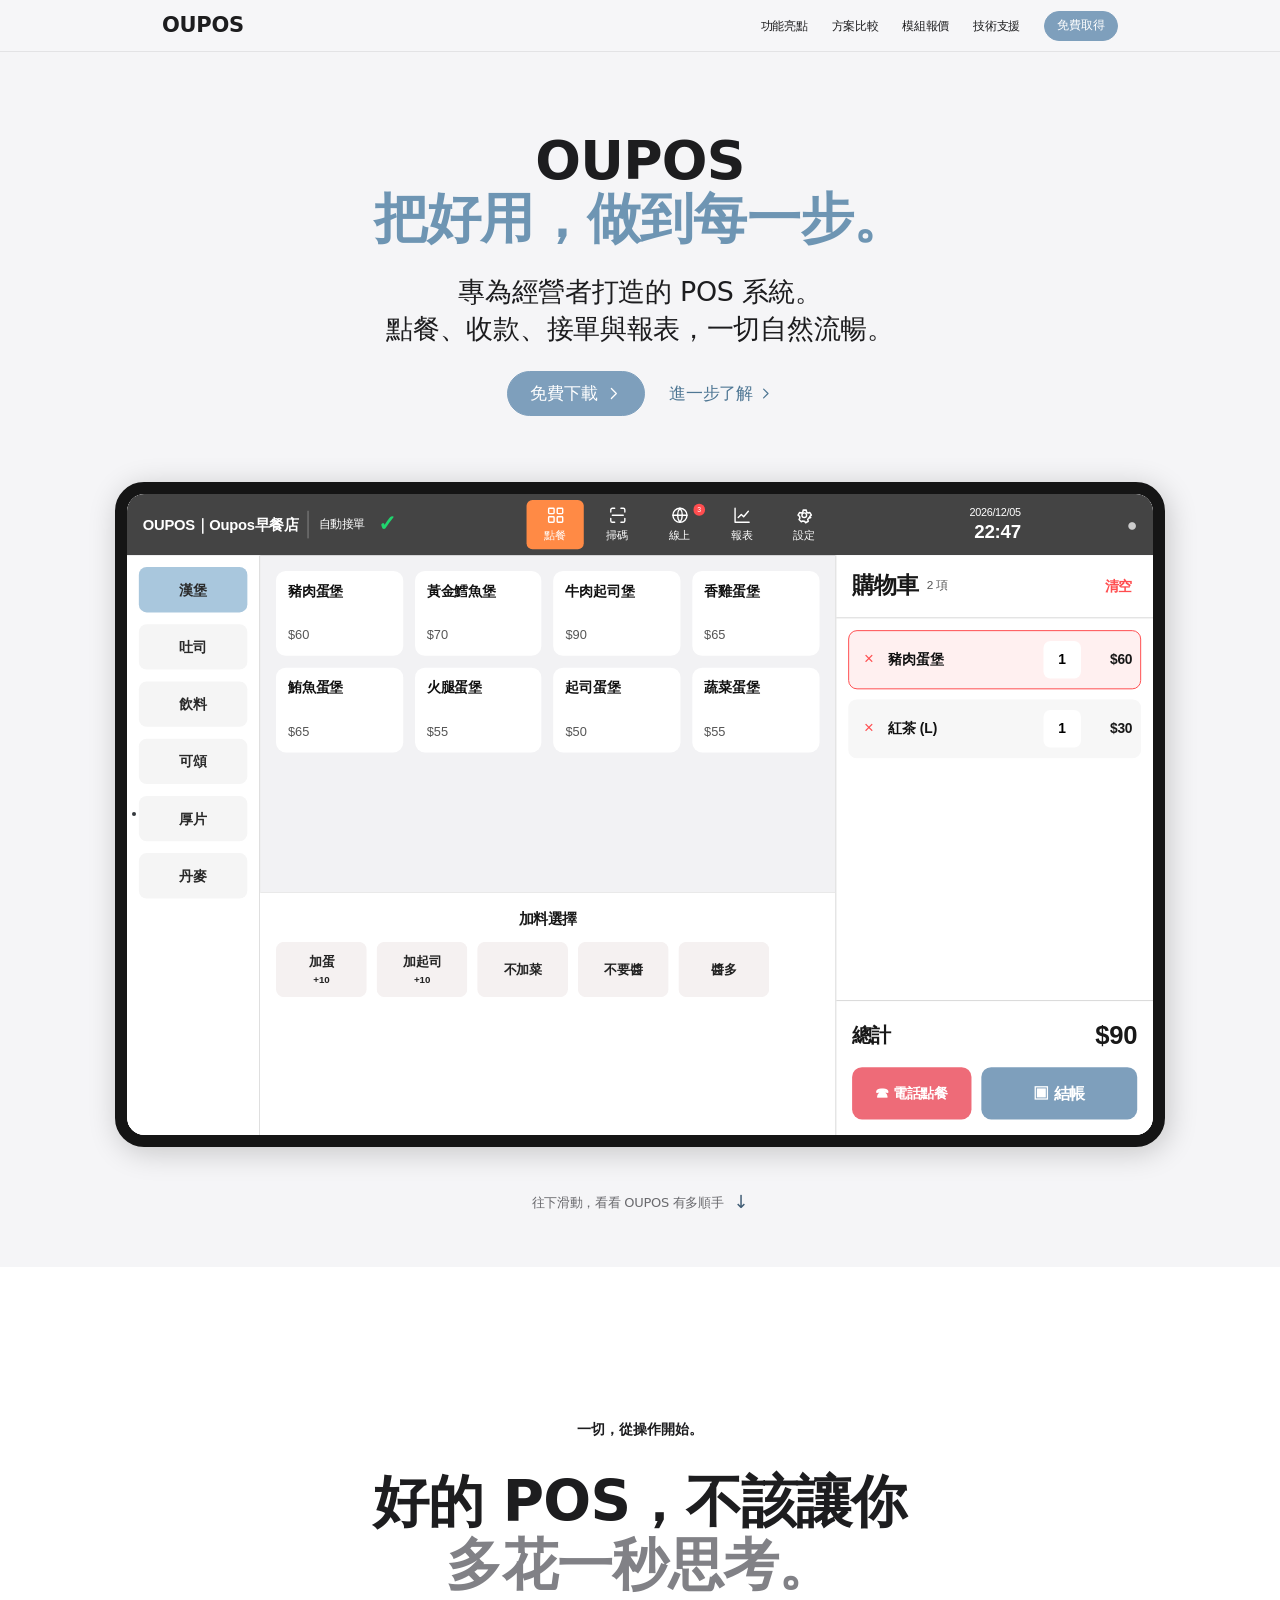
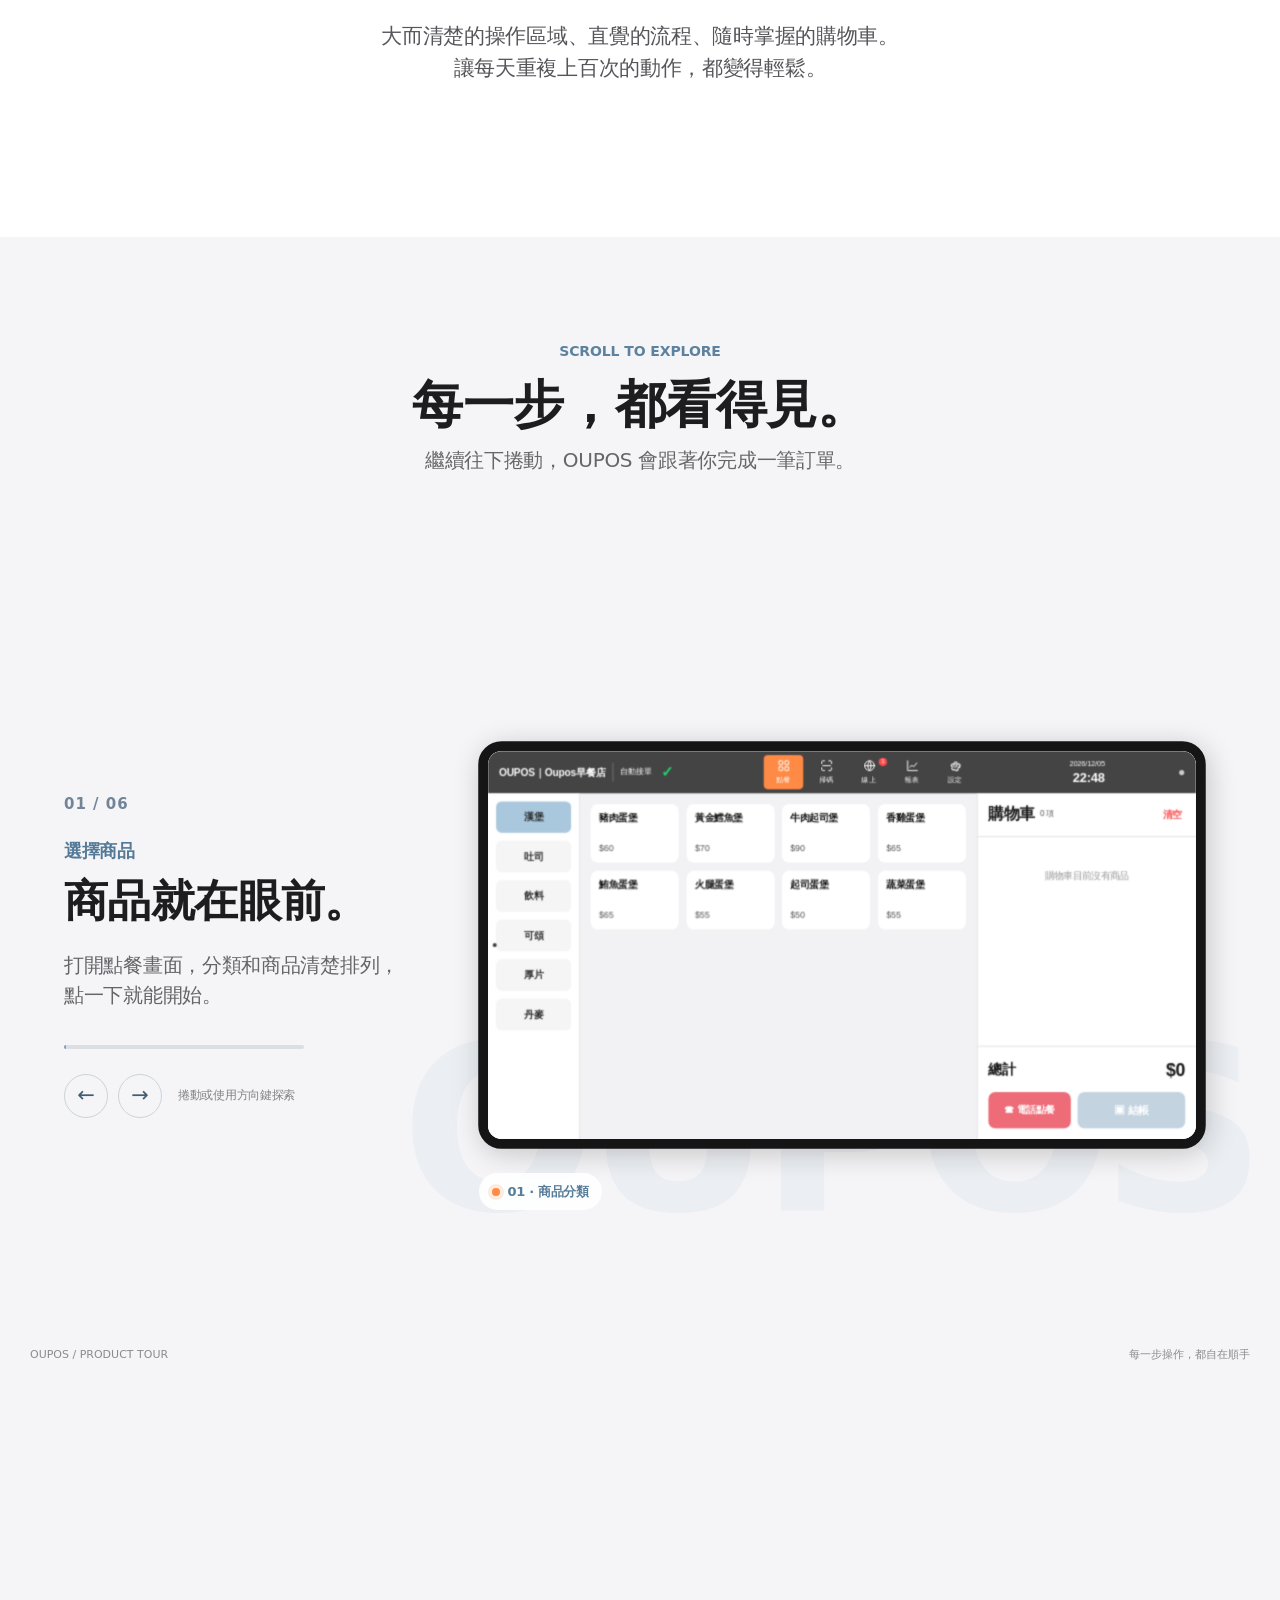
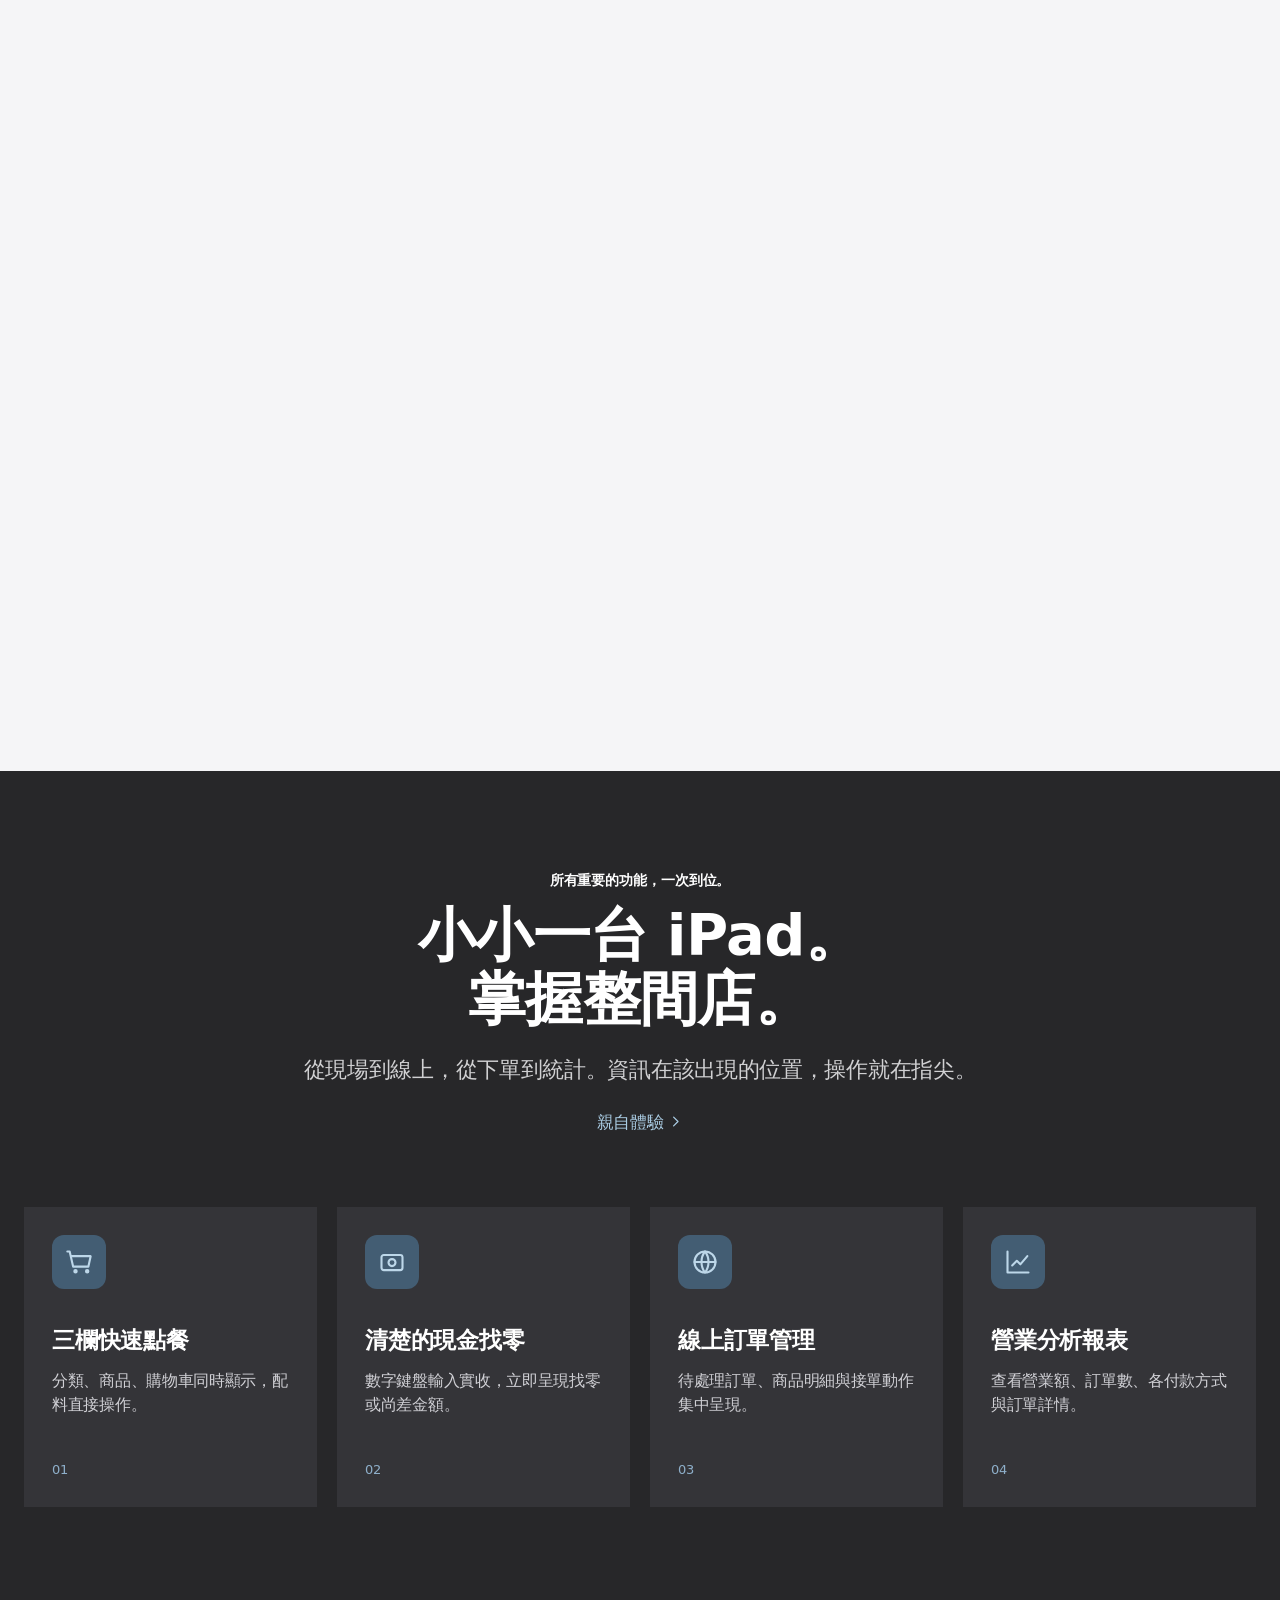
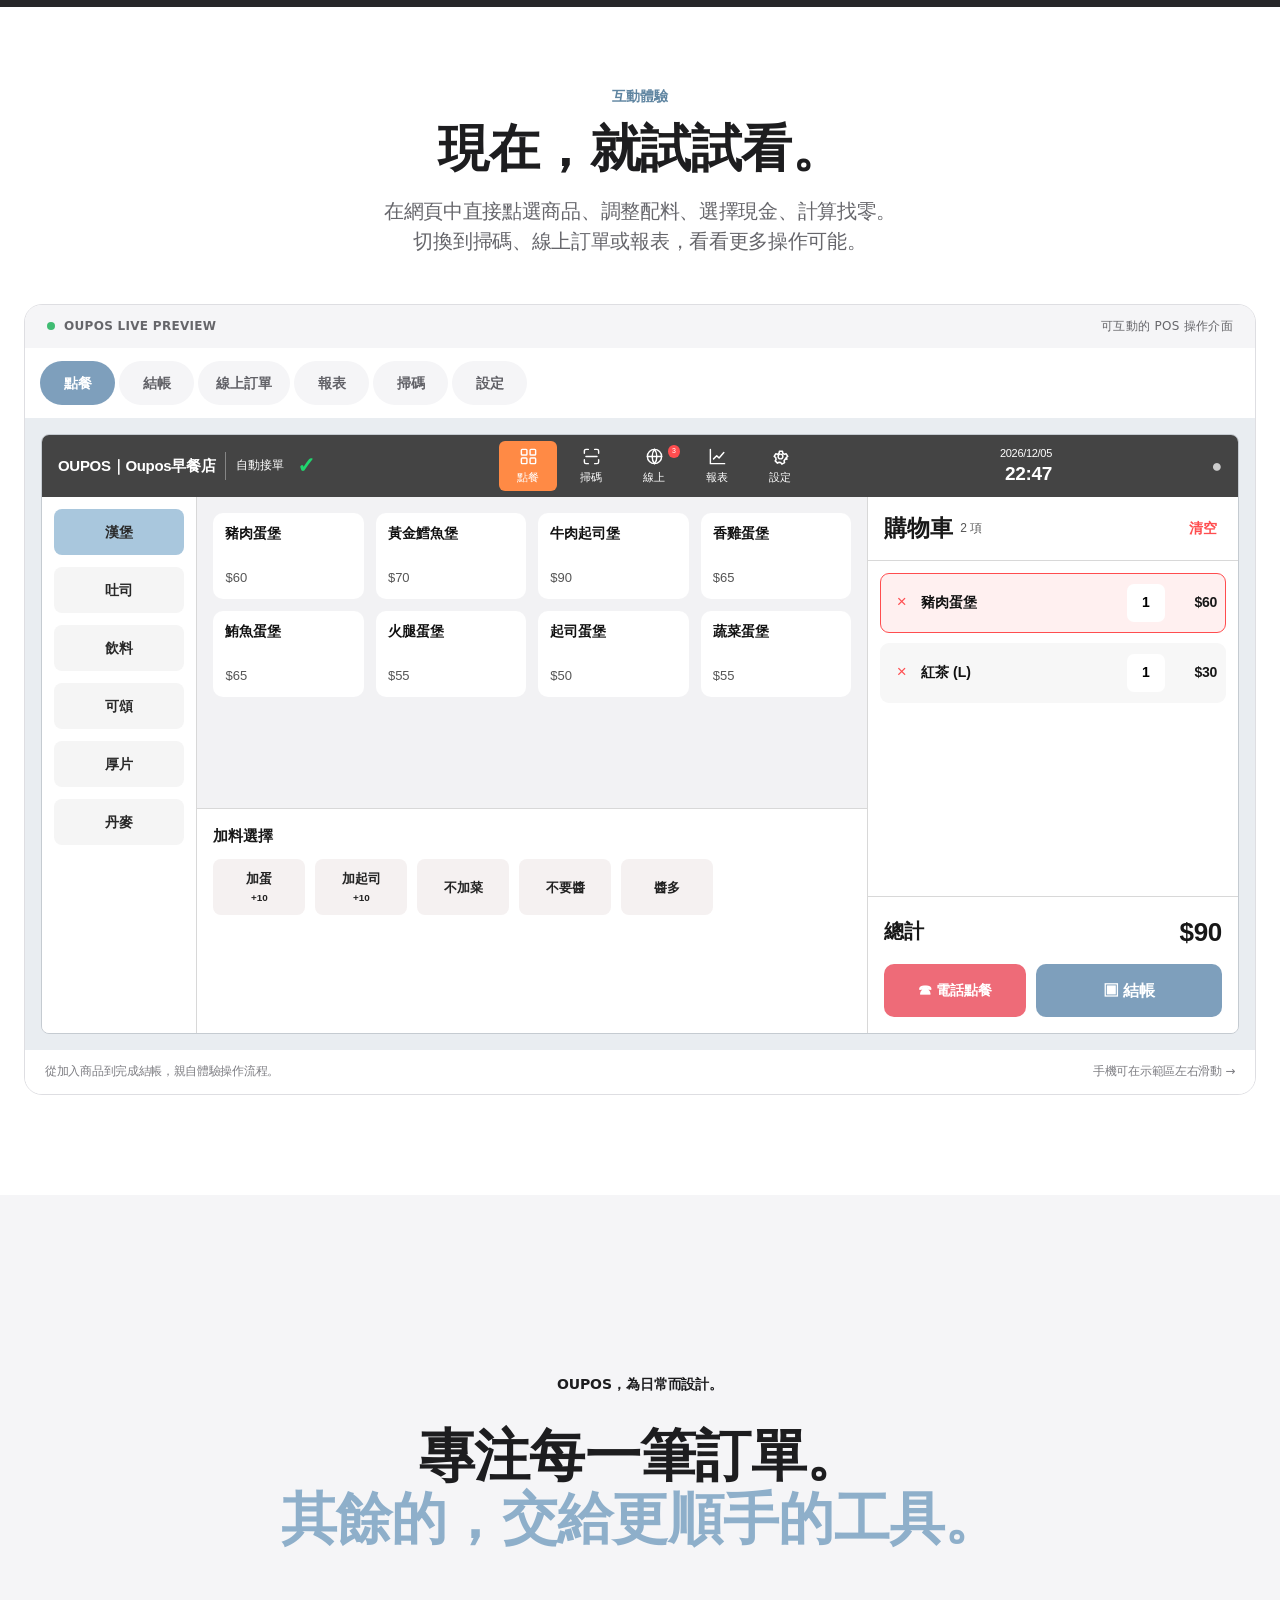
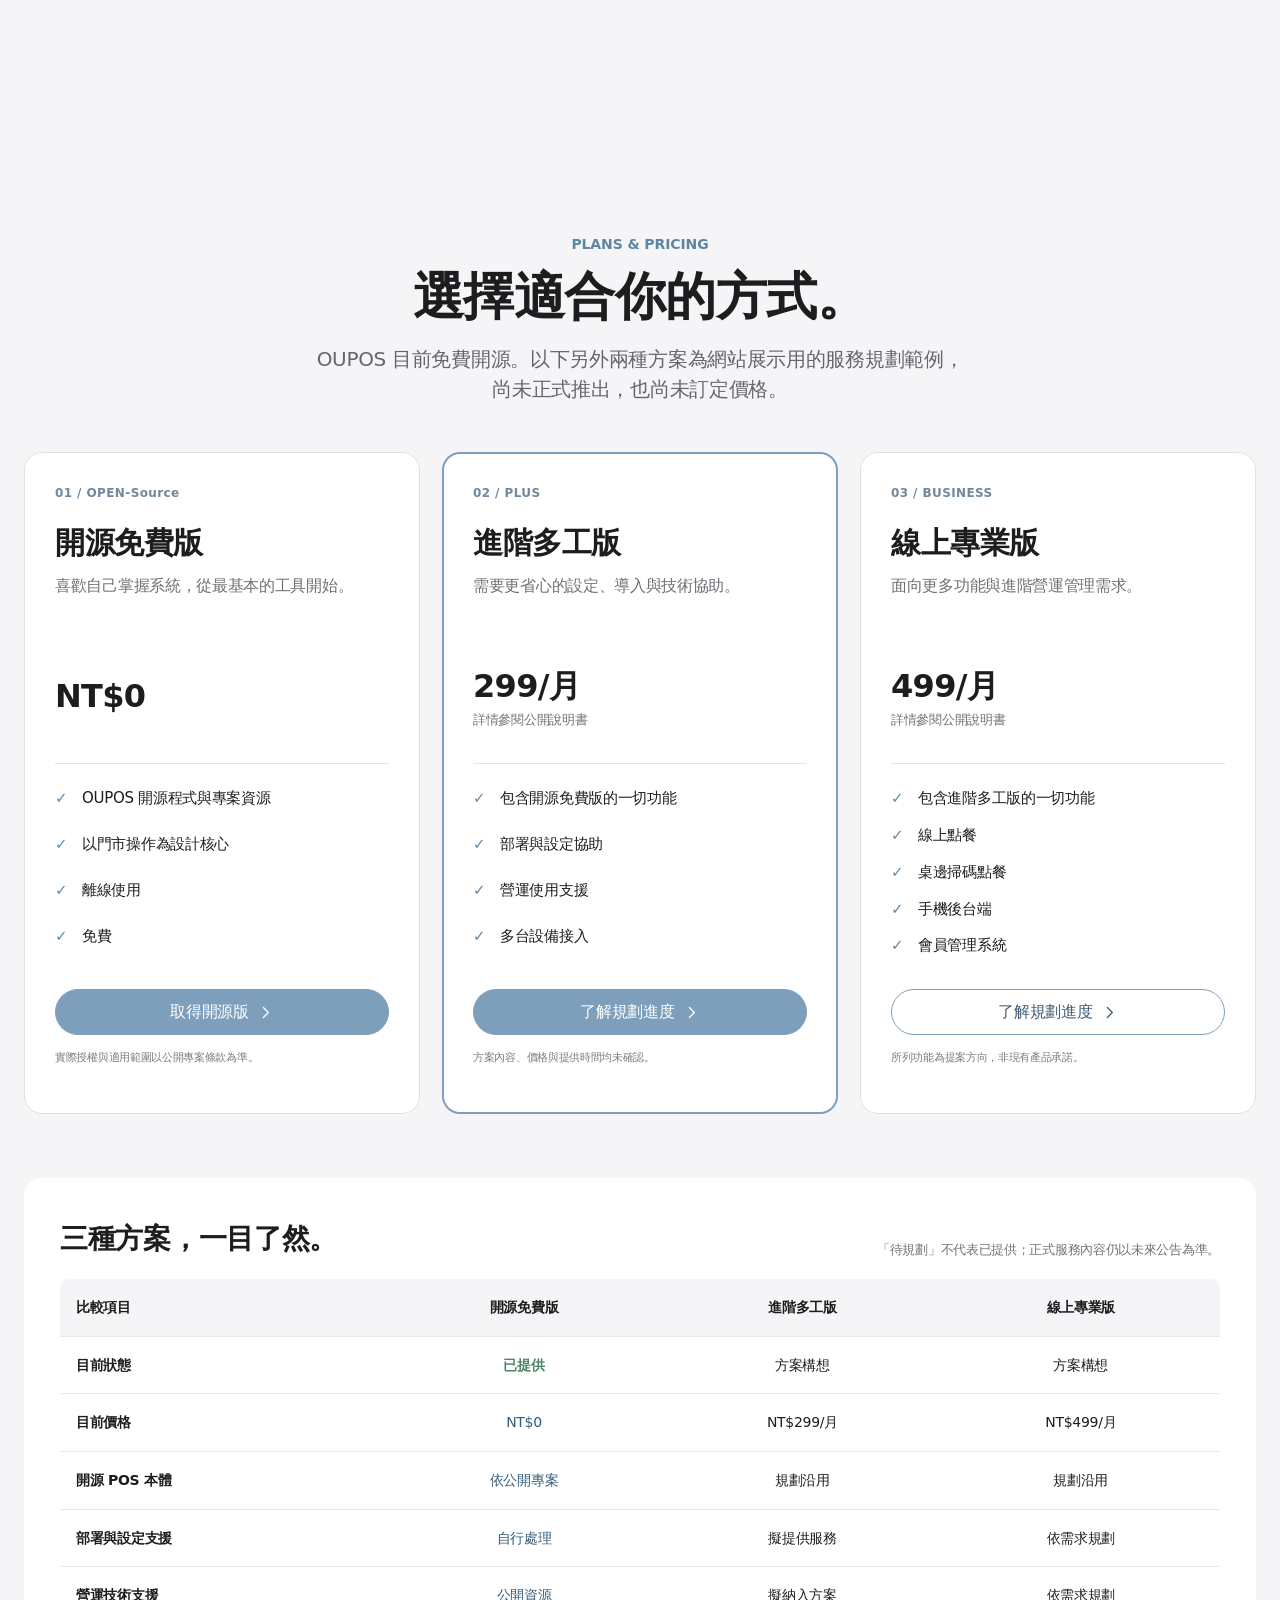
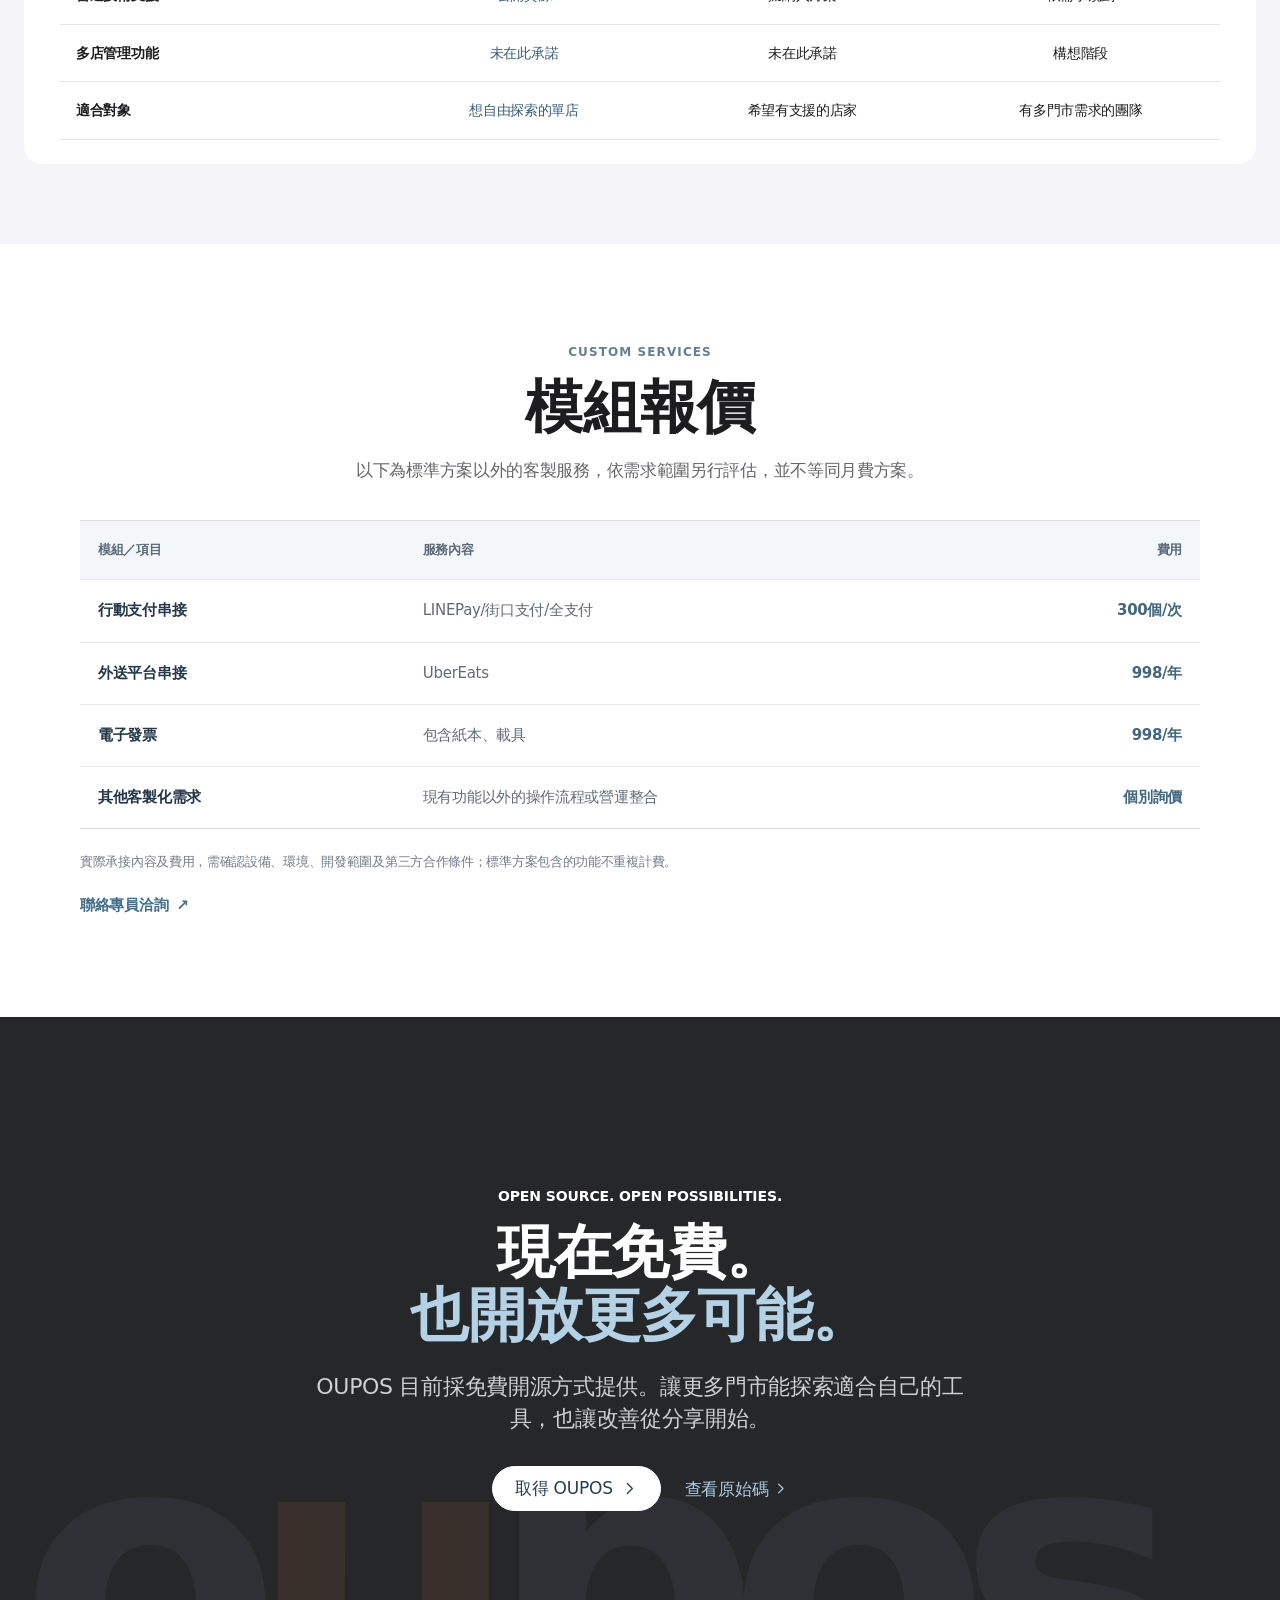
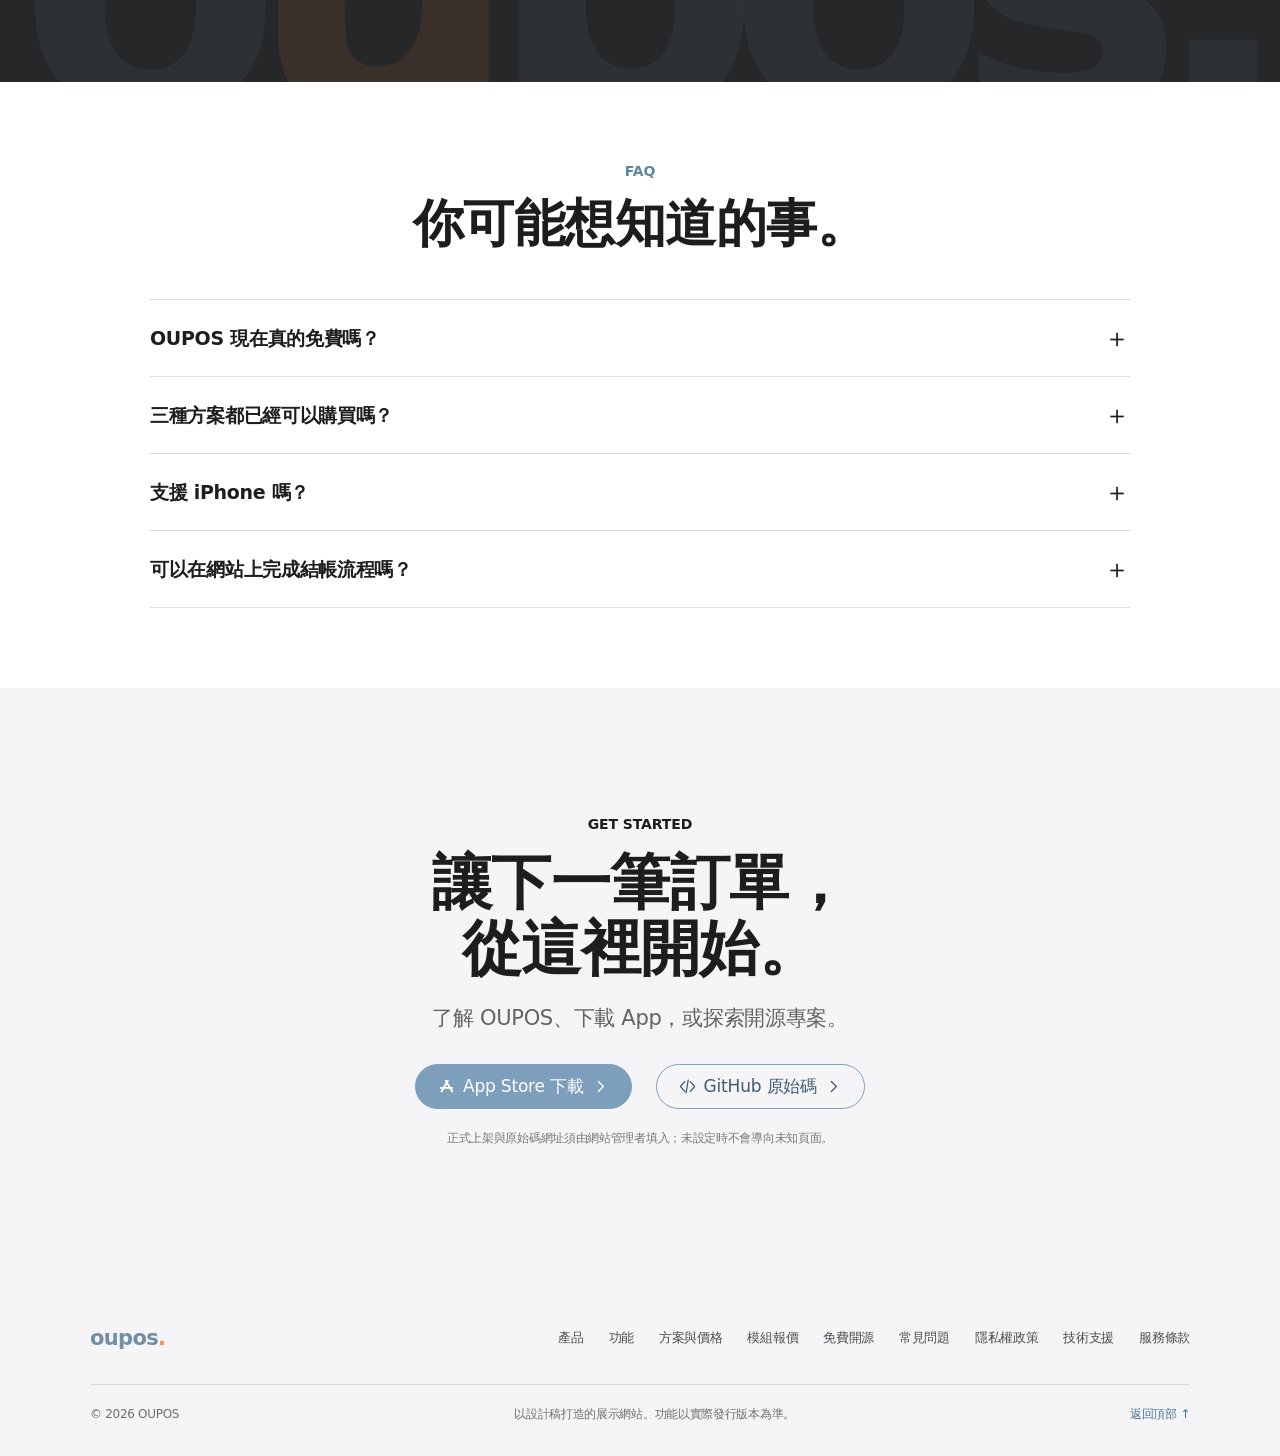
==== commit ae63c3ee: "Add files via upload" ====
--- a/index.html
+++ b/index.html
@@ -83,10 +83,9 @@
 <table class="module-simple-table">
 <caption class="visually-hidden">OUPOS 客製服務模組報價表</caption>
 <thead><tr><th scope="col">模組／項目</th><th scope="col">服務內容</th><th scope="col">費用</th></tr></thead>
-<tr><th scope="row">印表設備客製整合</th><td>特殊機型、出單格式、廚房分單與硬體適配</td><td class="module-price">個別詢價</td></tr>
-<tr><th scope="row">行動支付串接</th><td>可選LinePay、街口支付、全支付</td><td class="module-price">300一個/次</td></tr>
+<tbody><tr><th scope="row">行動支付串接</th><td>LINEPay/街口支付/全支付</td><td class="module-price">300個/次</td></tr>
 <tr><th scope="row">外送平台串接</th><td>UberEats</td><td class="module-price">998/年</td></tr>
-<tr><th scope="row">電子發票</th><td>包含紙本發票、載具</td><td class="module-price">998/年</td></tr>
+<tr><th scope="row">電子發票</th><td>包含紙本、載具</td><td class="module-price">998/年</td></tr>
 <tr><th scope="row">其他客製化需求</th><td>現有功能以外的操作流程或營運整合</td><td class="module-price">個別詢價</td></tr></tbody>
 </table>
 </div>
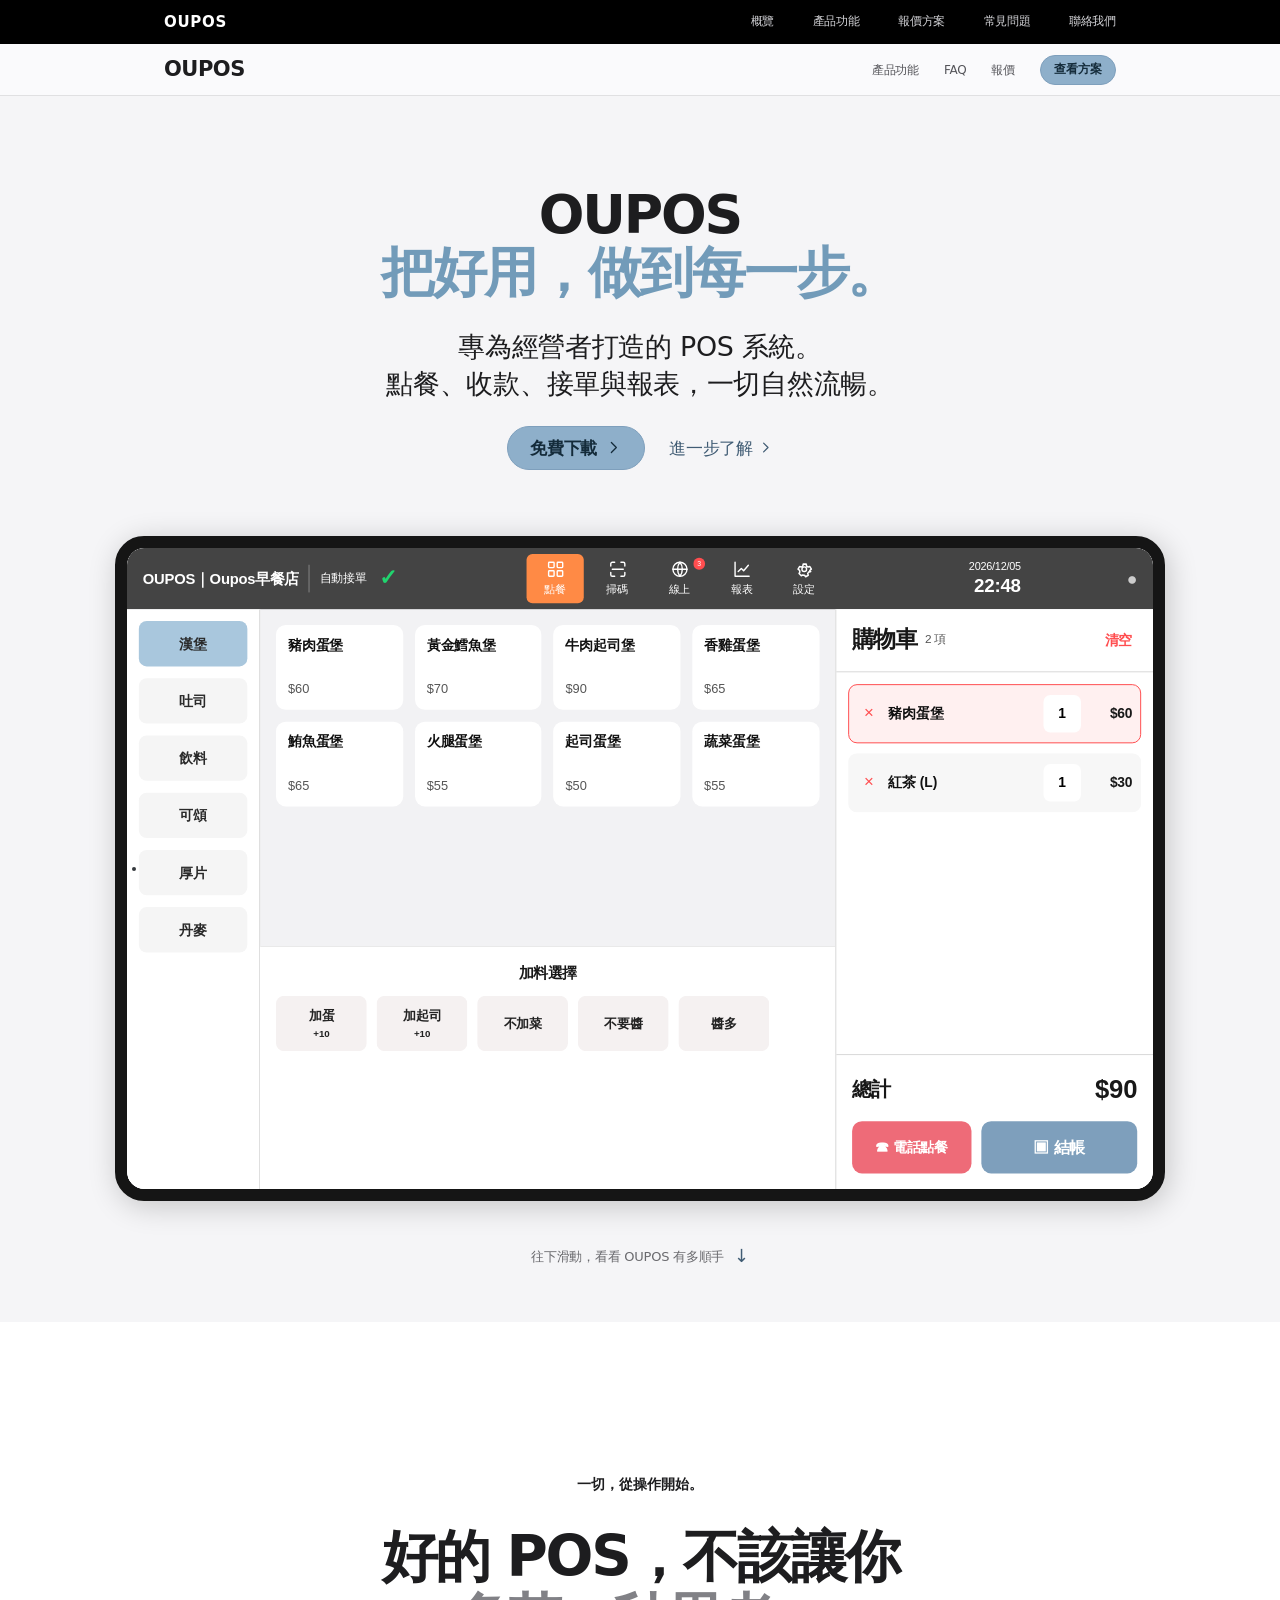
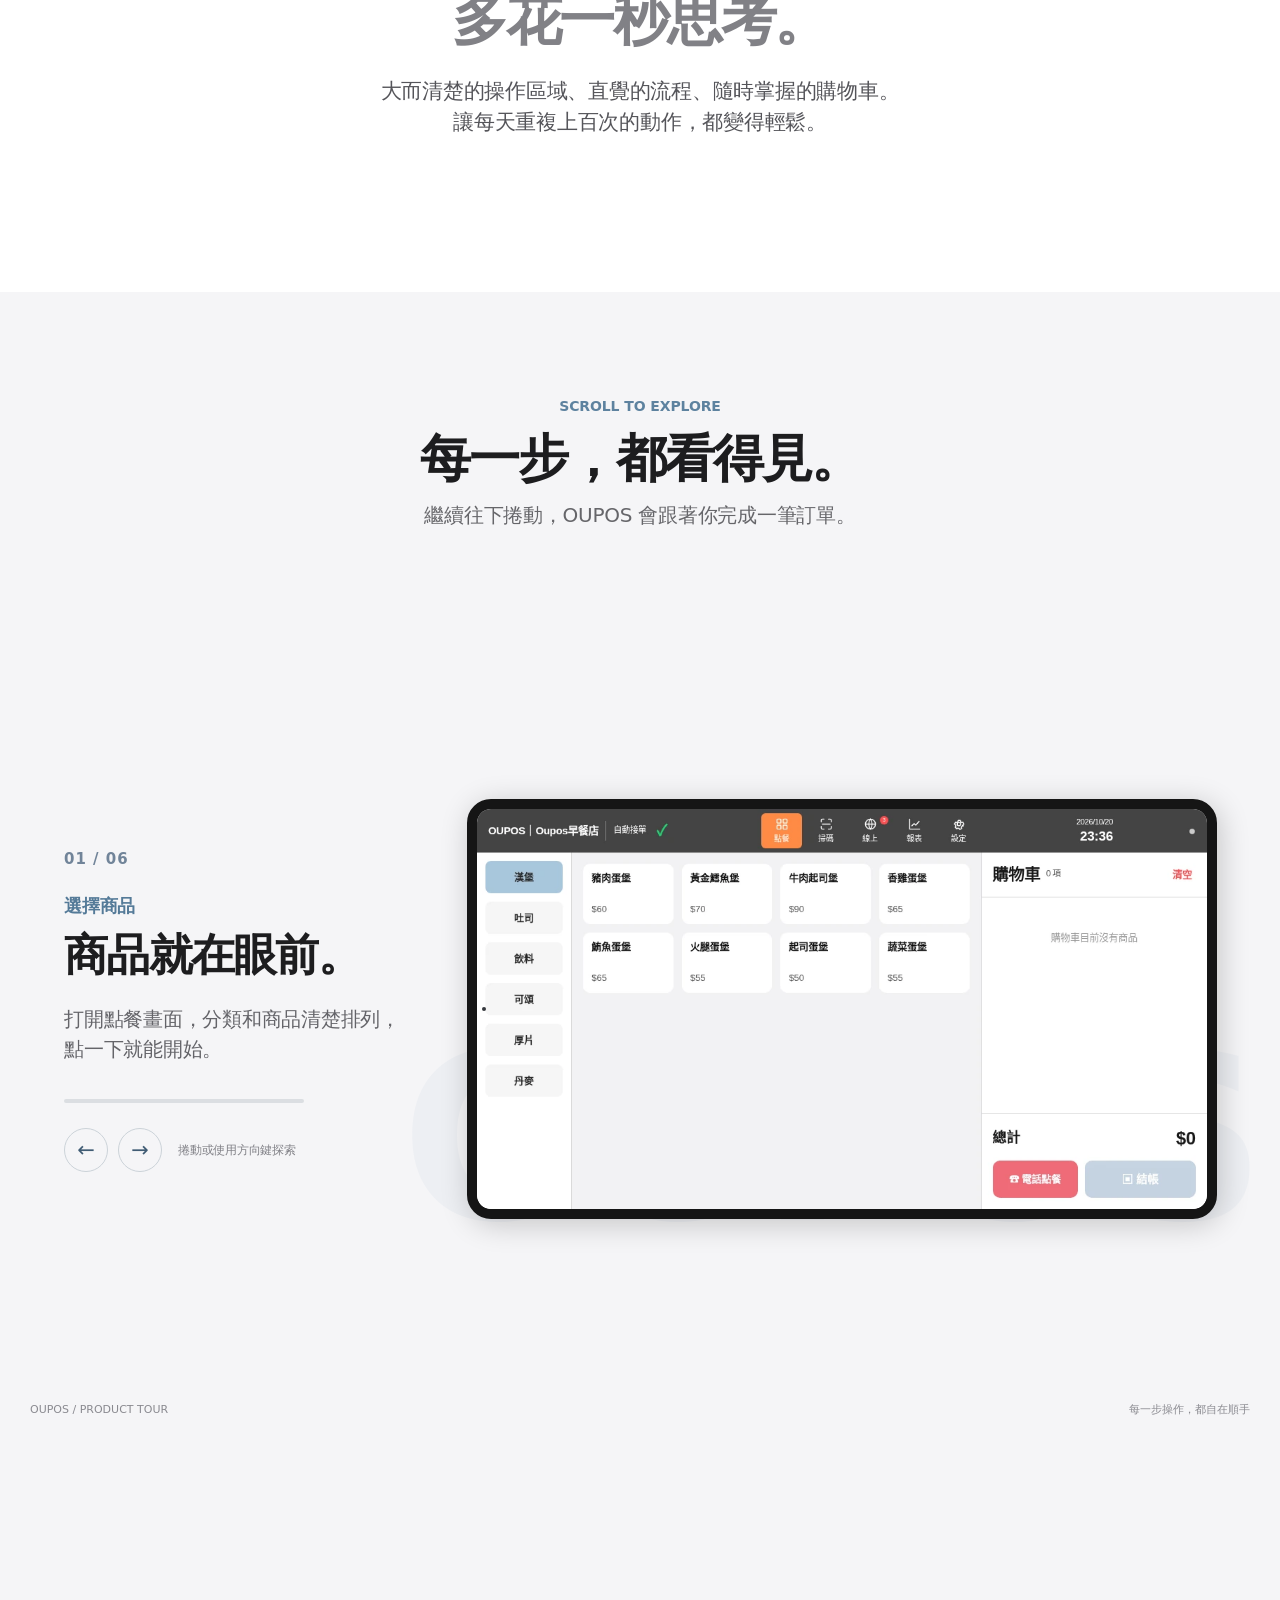
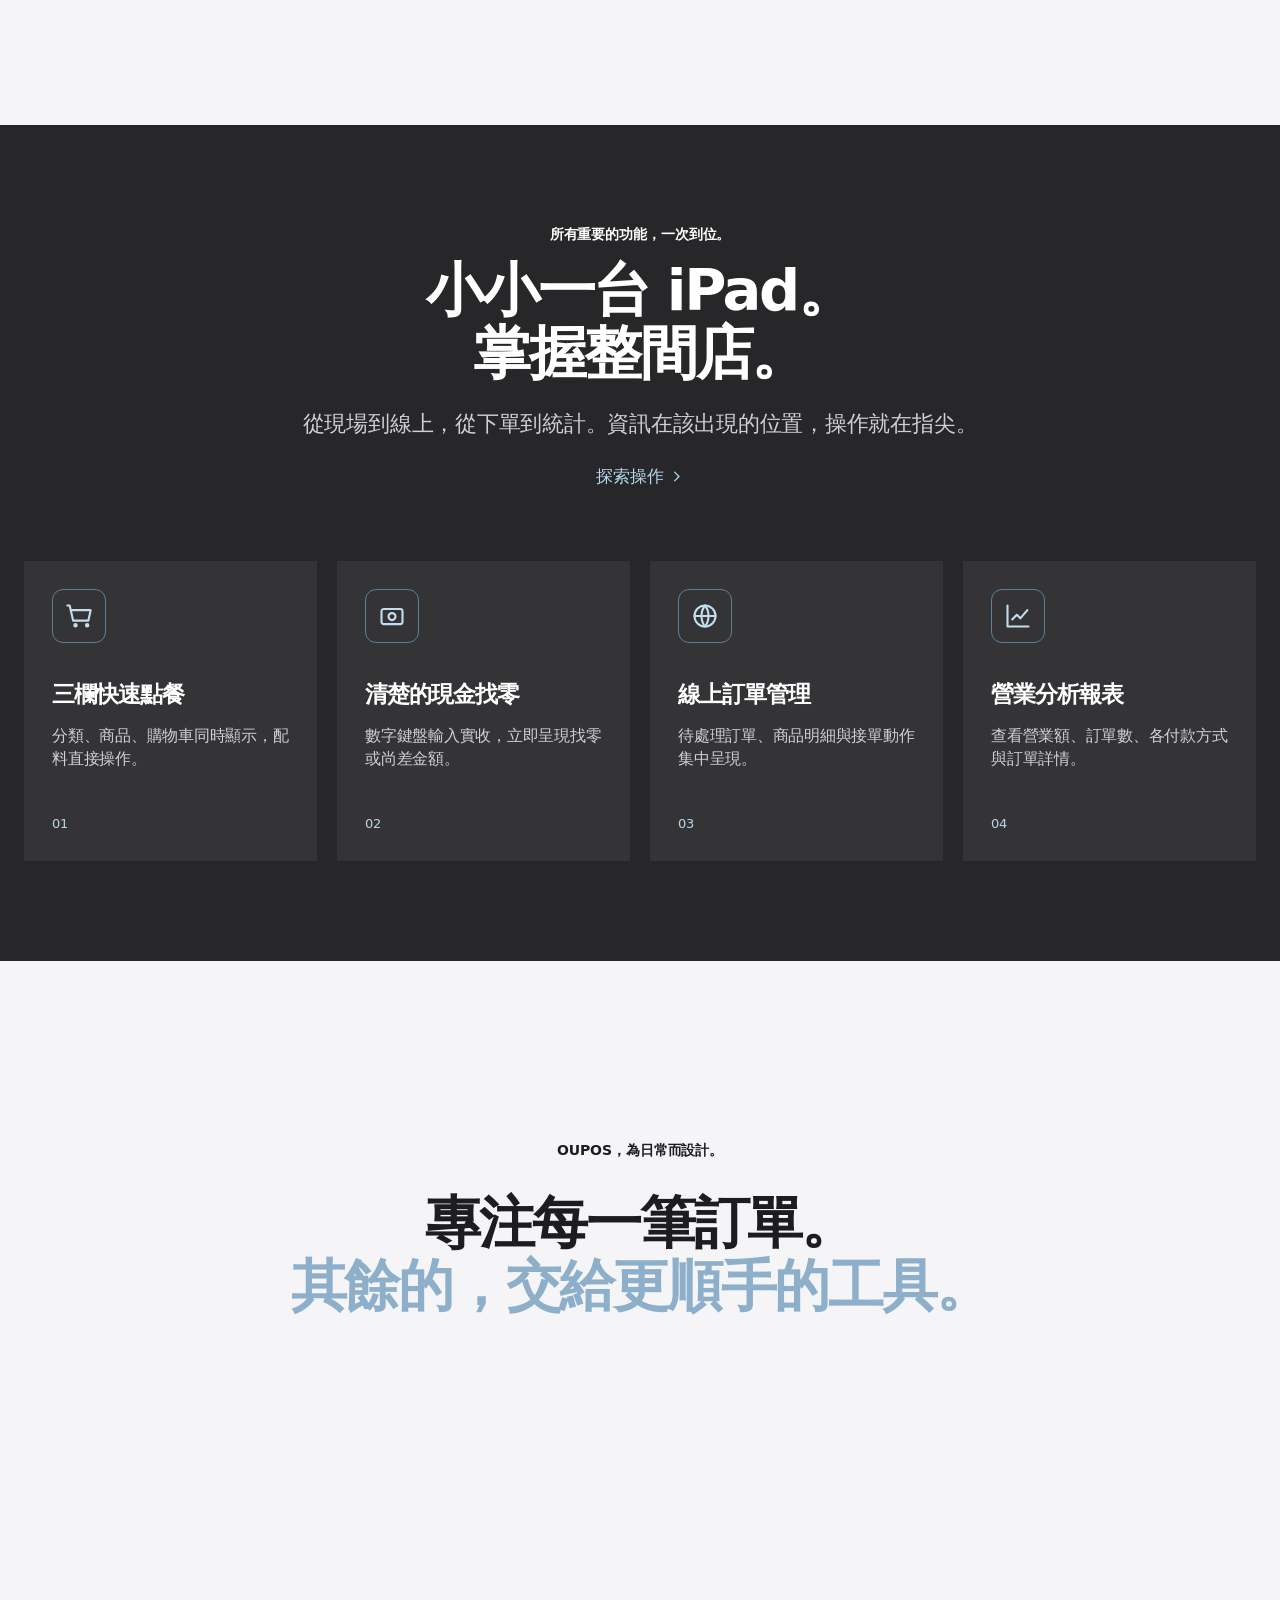
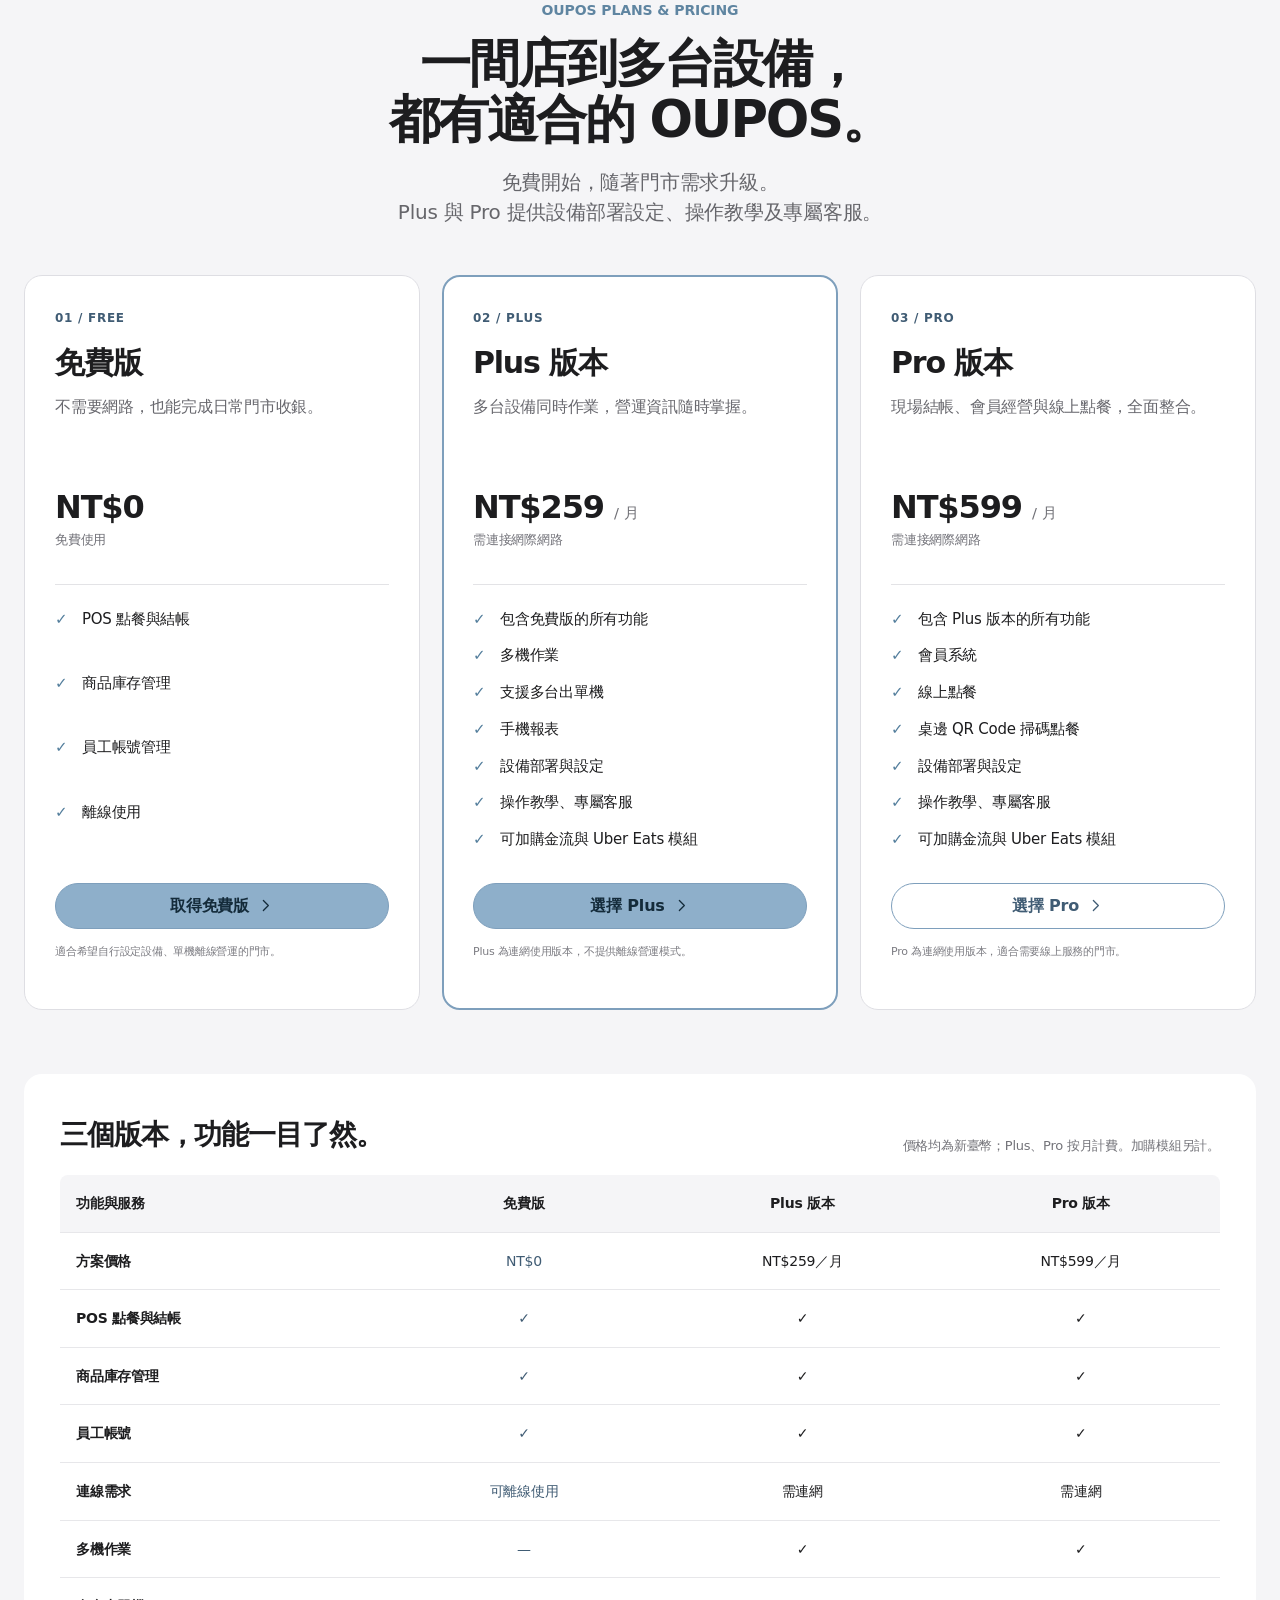
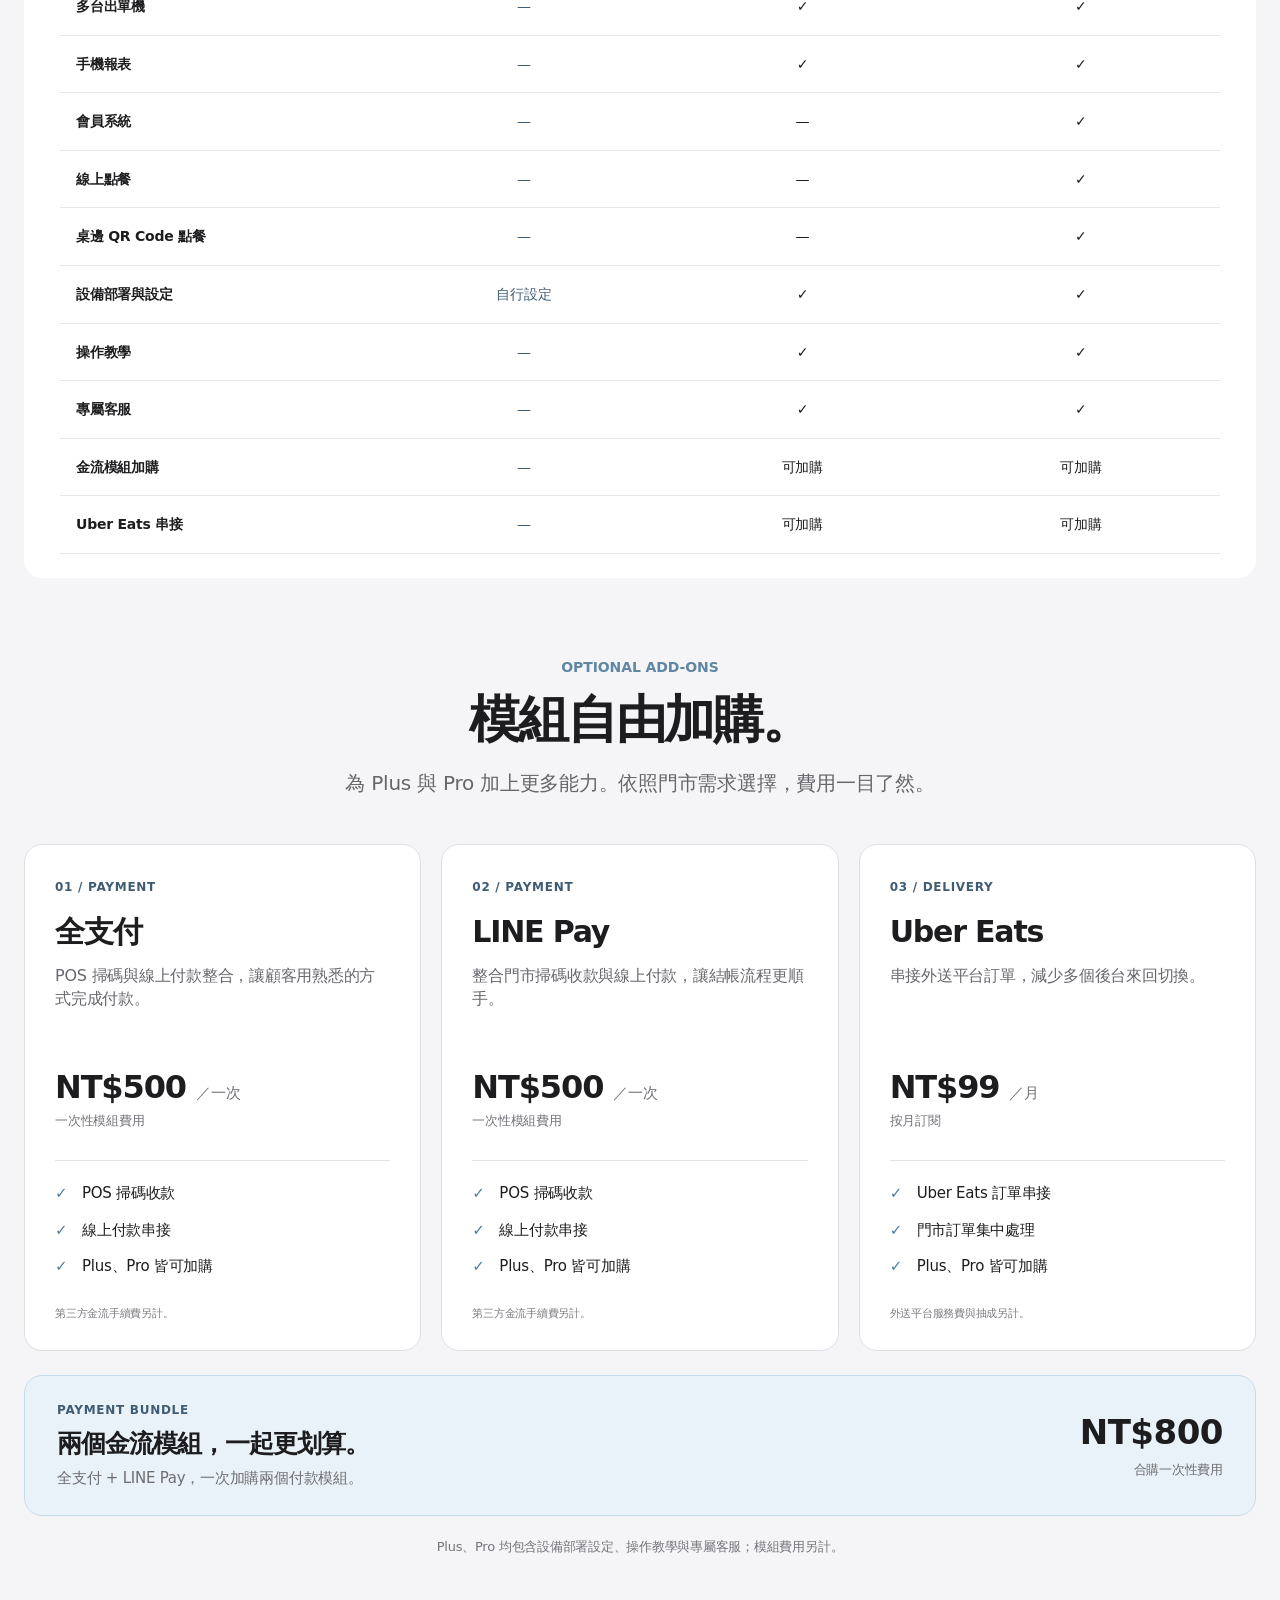
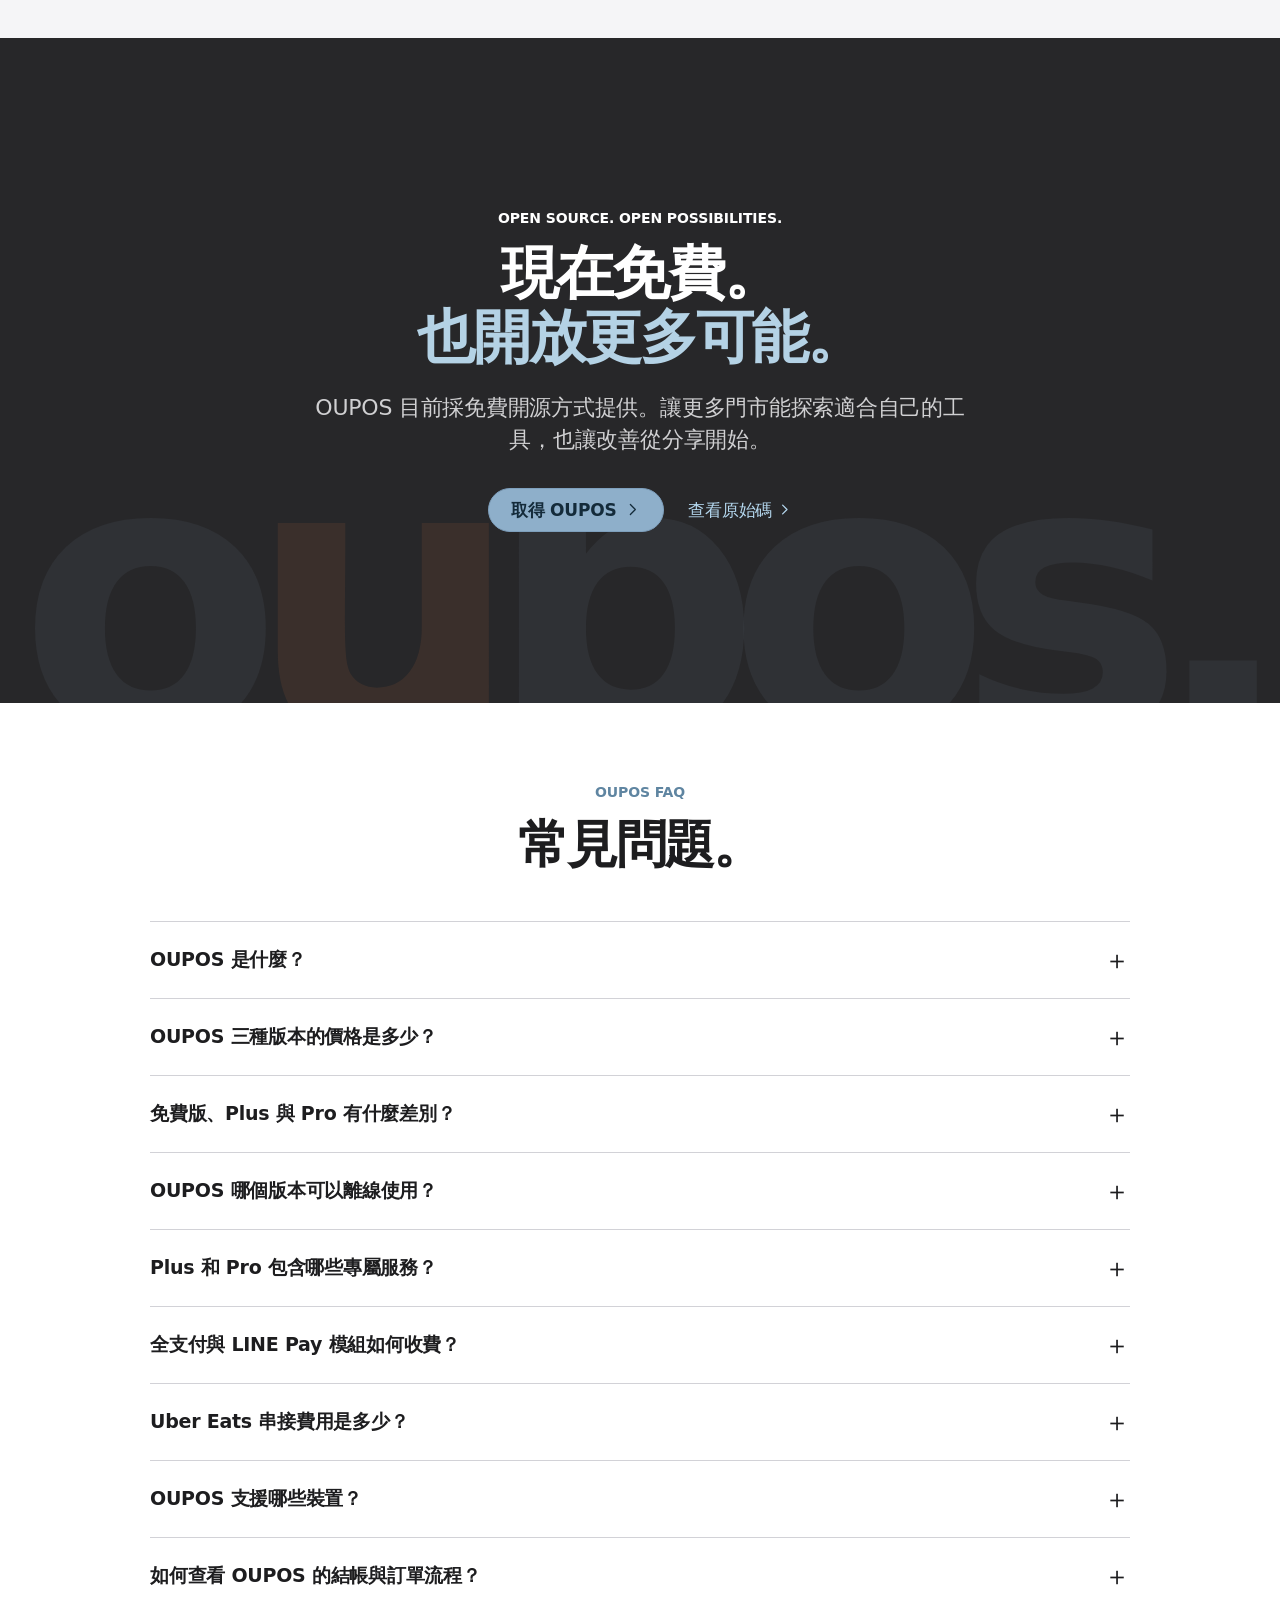
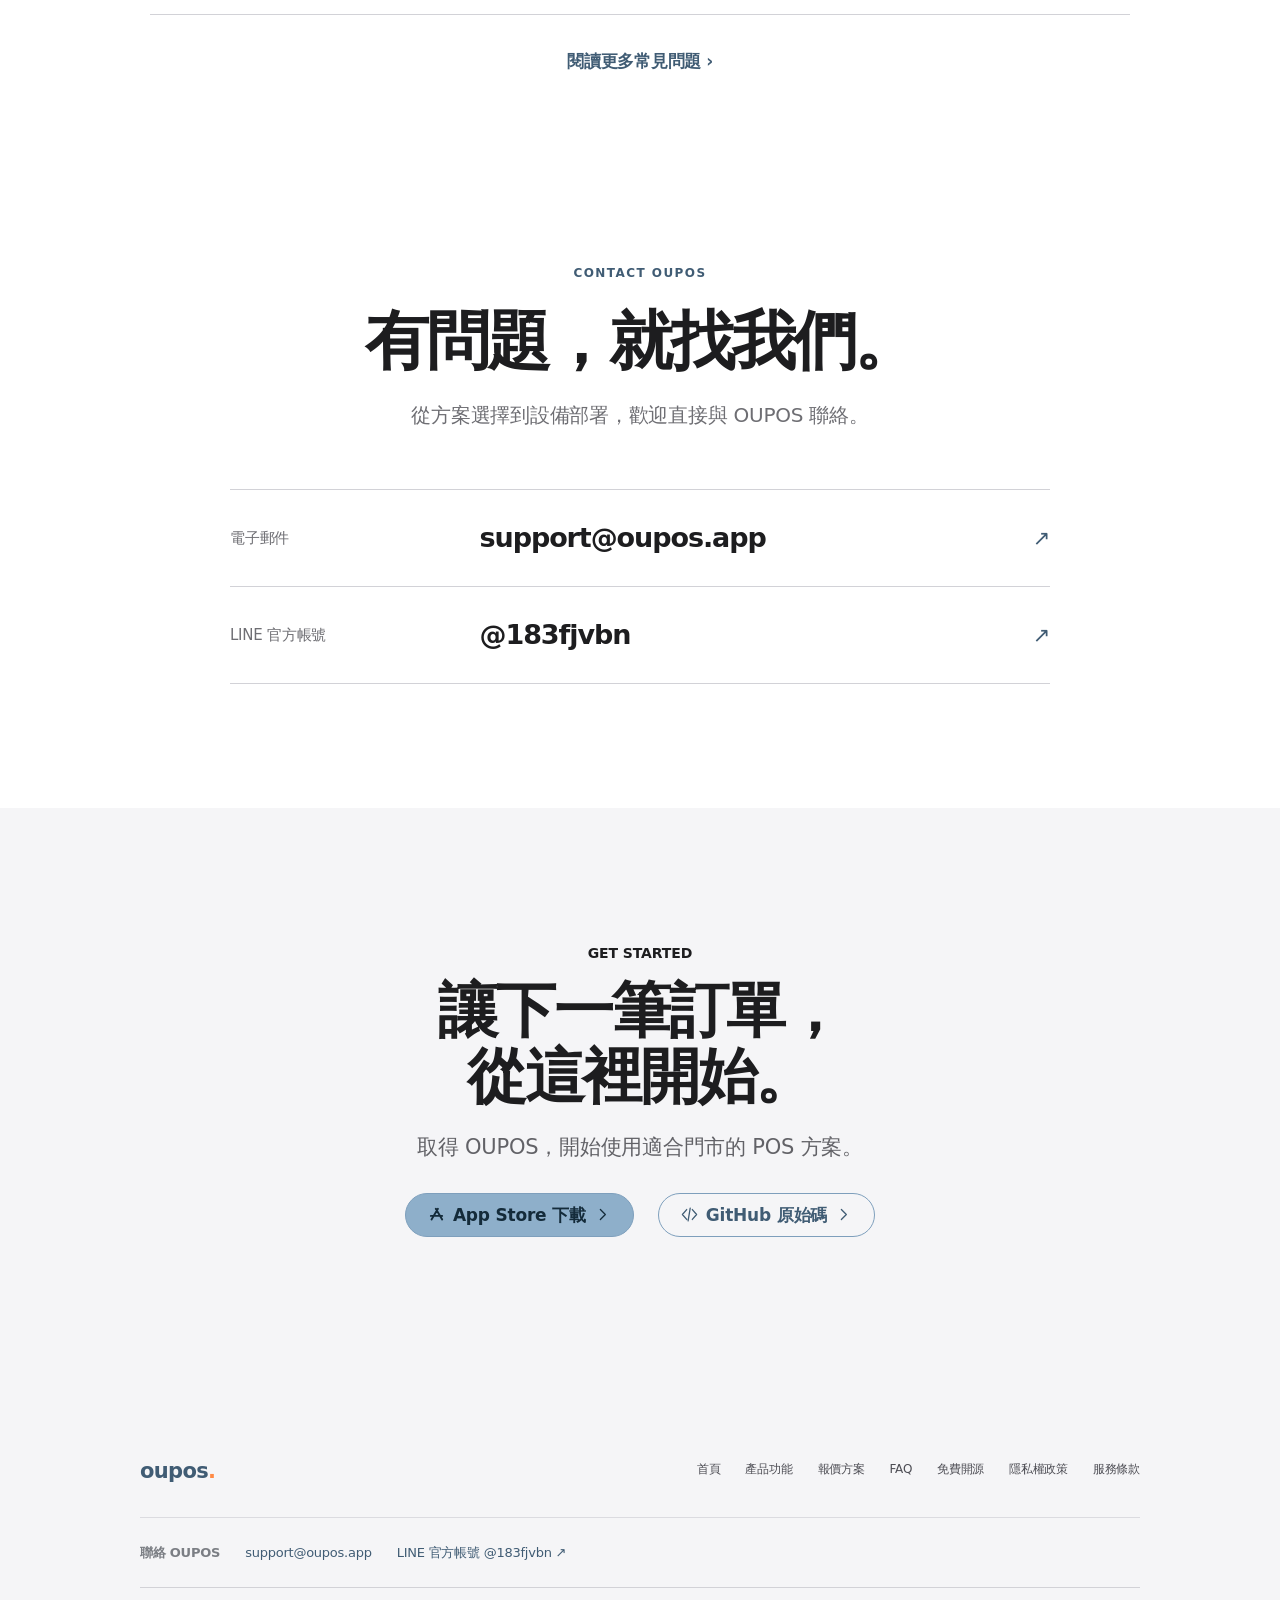
==== commit da88bceb: "Add files via upload" ====
--- a/index.html
+++ b/index.html
@@ -1,103 +1,195 @@
-<!doctype html>
+<!DOCTYPE html>
+
 <html lang="zh-Hant">
 <head>
-  <meta charset="utf-8">
-  <meta name="viewport" content="width=device-width, initial-scale=1">
-  <meta name="theme-color" content="#f5f5f7">
-  <meta name="description" content="OUPOS 免費開源 iPad POS。">
-  <meta property="og:title" content="OUPOS — 把好用，做到每一步。">
-  <meta property="og:description" content="專為門市打造的免費開源 POS。滑動探索 OUPOS，親自體驗互動介面。">
-  <title>OUPOS — 把好用，做到每一步。</title>
-  <link rel="icon" href="assets/favicon.svg" type="image/svg+xml">
-  <link rel="stylesheet" href="styles.css">
-  <link rel="stylesheet" href="pos-demo.css">
-  <script src="app.js" defer></script>
+<meta charset="utf-8"/>
+<meta content="width=device-width, initial-scale=1" name="viewport"/>
+<meta content="#f5f5f7" name="theme-color"/>
+<meta content="OUPOS 餐飲 POS 系統：免費版 NT$0，支援 POS 結帳、庫存管理、員工帳號及離線使用；Plus NT$259／月，Pro NT$599／月。提供多機作業、手機報表、會員與線上點餐，並可加購金流和 Uber Eats 串接。" name="description"/>
+<meta content="index,follow,max-image-preview:large,max-snippet:-1,max-video-preview:-1" name="robots"/>
+<meta content="index,follow,max-image-preview:large" name="googlebot"/>
+<meta content="OUPOS" name="author"/>
+<meta content="OUPOS" name="application-name"/>
+<link href="https://oupos.app/" rel="canonical"/>
+<link href="https://oupos.app/" hreflang="zh-Hant-TW" rel="alternate"/>
+<meta content="website" property="og:type"/>
+<meta content="OUPOS" property="og:site_name"/>
+<meta content="zh_TW" property="og:locale"/>
+<meta content="OUPOS｜POS系統" property="og:title"/>
+<meta content="OUPOS 餐飲 POS 系統：免費版 NT$0，支援 POS 結帳、庫存管理、員工帳號及離線使用；Plus NT$259／月，Pro NT$599／月。提供多機作業、手機報表、會員與線上點餐，並可加購金流和 Uber Eats 串接。" property="og:description"/>
+<meta content="https://oupos.app/" property="og:url"/>
+<meta content="https://oupos.app/assets/og-oupos.png" property="og:image"/>
+<meta content="1200" property="og:image:width"/>
+<meta content="630" property="og:image:height"/>
+<meta content="OUPOS POS 系統介面與免費版、Plus、Pro 三種方案" property="og:image:alt"/>
+<meta content="summary_large_image" name="twitter:card"/>
+<meta content="OUPOS｜POS系統" name="twitter:title"/>
+<meta content="OUPOS 餐飲 POS 系統：免費版 NT$0，支援 POS 結帳、庫存管理、員工帳號及離線使用；Plus NT$259／月，Pro NT$599／月。提供多機作業、手機報表、會員與線上點餐，並可加購金流和 Uber Eats 串接。" name="twitter:description"/>
+<meta content="https://oupos.app/assets/og-oupos.png" name="twitter:image"/>
+<title>OUPOS｜POS系統</title>
+<link href="assets/favicon.svg" rel="icon" type="image/svg+xml"/>
+<link href="styles.css?v=20261021c" rel="stylesheet"/>
+<link href="pos-demo.css?v=20261021c" rel="stylesheet"/>
+<link href="pages.css?v=20261021c" rel="stylesheet"/>
+<script type="application/ld+json">{"@context":"https://schema.org","@graph":[{"@type":"Organization","@id":"https://oupos.app/#organization","name":"OUPOS","url":"https://oupos.app/","logo":"https://oupos.app/assets/favicon.svg","email":"support@oupos.app","contactPoint":{"@type":"ContactPoint","contactType":"customer support","email":"support@oupos.app","availableLanguage":["zh-Hant"]},"sameAs":["https://line.me/R/ti/p/%40183fjvbn"]},{"@type":"WebSite","@id":"https://oupos.app/#website","name":"OUPOS","url":"https://oupos.app/","inLanguage":"zh-Hant-TW","publisher":{"@id":"https://oupos.app/#organization"}},{"@type":"SoftwareApplication","@id":"https://oupos.app/#software","name":"OUPOS","alternateName":"OUPOS POS","description":"OUPOS 餐飲 POS 系統：免費版 NT$0，支援 POS 結帳、庫存管理、員工帳號及離線使用；Plus NT$259／月，Pro NT$599／月。提供多機作業、手機報表、會員與線上點餐，並可加購金流和 Uber Eats 串接。","url":"https://oupos.app/","image":"https://oupos.app/assets/og-oupos.png","applicationCategory":"BusinessApplication","operatingSystem":"iPadOS","inLanguage":"zh-Hant-TW","publisher":{"@id":"https://oupos.app/#organization"},"offers":{"@type":"Offer","name":"OUPOS 免費版","price":"0","priceCurrency":"TWD","url":"https://oupos.app/pricing"}},{"@type":"OfferCatalog","@id":"https://oupos.app/#plans","name":"OUPOS POS 版本與價格","url":"https://oupos.app/pricing","itemListElement":[{"@type":"Offer","name":"OUPOS 免費版","price":"0","priceCurrency":"TWD","url":"https://oupos.app/pricing#plan-free","description":"POS 結帳、庫存管理、員工帳號、離線使用"},{"@type":"Offer","name":"OUPOS Plus","price":"259","priceCurrency":"TWD","url":"https://oupos.app/pricing#plan-plus","priceSpecification":{"@type":"UnitPriceSpecification","price":"259","priceCurrency":"TWD","billingDuration":"P1M"},"description":"免費版基本功能（需連網）、多機作業、多台出單機、手機報表、設備部署設定、操作教學、專屬客服"},{"@type":"Offer","name":"OUPOS Pro","price":"599","priceCurrency":"TWD","url":"https://oupos.app/pricing#plan-pro","priceSpecification":{"@type":"UnitPriceSpecification","price":"599","priceCurrency":"TWD","billingDuration":"P1M"},"description":"Plus 全部功能、會員系統、線上點餐、桌邊 QR Code 點餐、設備部署設定、操作教學及專屬客服"}]},{"@type":"OfferCatalog","@id":"https://oupos.app/#addons","name":"OUPOS Plus 與 Pro 可加購模組","url":"https://oupos.app/pricing#addons","itemListElement":[{"@type":"Offer","name":"全支付金流整合模組","description":"POS 掃碼與線上付款；一次性加購","price":"500","priceCurrency":"TWD","url":"https://oupos.app/pricing#addons"},{"@type":"Offer","name":"LINE Pay 金流整合模組","description":"POS 掃碼與線上付款；一次性加購","price":"500","priceCurrency":"TWD","url":"https://oupos.app/pricing#addons"},{"@type":"Offer","name":"全支付與 LINE Pay 金流模組組合","description":"兩個金流模組合購一次性收費","price":"800","priceCurrency":"TWD","url":"https://oupos.app/pricing#addons"},{"@type":"Offer","name":"Uber Eats 串接模組","description":"Plus 與 Pro 可加購，每月收費","price":"99","priceCurrency":"TWD","priceSpecification":{"@type":"UnitPriceSpecification","price":"99","priceCurrency":"TWD","billingDuration":"P1M"},"url":"https://oupos.app/pricing#addons"}]},{"@type":"FAQPage","@id":"https://oupos.app/#faq-schema","mainEntity":[{"@type":"Question","name":"OUPOS 是什麼？","acceptedAnswer":{"@type":"Answer","text":"OUPOS 是為餐飲門市打造的 POS 系統。免費版提供 POS 點餐結帳、庫存管理、員工帳號和離線使用；Plus 和 Pro 則提供多機作業與進階營運功能。"}},{"@type":"Question","name":"OUPOS 三種版本的價格是多少？","acceptedAnswer":{"@type":"Answer","text":"免費版 NT$0；Plus 版本 NT$259／月；Pro 版本 NT$599／月。金流和 Uber Eats 串接模組可於 Plus、Pro 加購。"}},{"@type":"Question","name":"免費版、Plus 與 Pro 有什麼差別？","acceptedAnswer":{"@type":"Answer","text":"免費版包含 POS 結帳、庫存管理、員工帳號與離線使用。Plus 包含免費版所有基本功能，改為需連網使用，並增加多機作業、多台出單機、手機報表、設備部署設定、操作教學及專屬客服。Pro 包含 Plus 全部功能，再增加會員系統、線上點餐與桌邊 QR Code 點餐。"}},{"@type":"Question","name":"OUPOS 哪個版本可以離線使用？","acceptedAnswer":{"@type":"Answer","text":"免費版可以離線使用。Plus 與 Pro 均需連接網際網路使用，雖包含免費版的基本功能，但不提供免費版的離線使用模式。"}},{"@type":"Question","name":"Plus 和 Pro 包含哪些專屬服務？","acceptedAnswer":{"@type":"Answer","text":"Plus 與 Pro 均包含設備部署與設定、操作教學以及專屬客服。"}},{"@type":"Question","name":"全支付與 LINE Pay 模組如何收費？","acceptedAnswer":{"@type":"Answer","text":"Plus、Pro 可加購全支付或 LINE Pay 金流模組，支援 POS 掃碼與線上付款整合。單個模組 NT$500（一次性），兩個模組合購 NT$800（一次性）。第三方金流服務費另計。"}},{"@type":"Question","name":"Uber Eats 串接費用是多少？","acceptedAnswer":{"@type":"Answer","text":"Plus、Pro 可加購 Uber Eats 串接模組，每月 NT$99；此為 OUPOS 模組費用，不包含 Uber Eats 平台本身的服務費。"}},{"@type":"Question","name":"OUPOS 支援哪些裝置？","acceptedAnswer":{"@type":"Answer","text":"OUPOS 的主要 POS 操作介面以 iPad 橫向使用為設計核心。Plus、Pro 可多機作業並支援多台出單機，也可使用手機報表。"}},{"@type":"Question","name":"如何查看 OUPOS 的結帳與訂單流程？","acceptedAnswer":{"@type":"Answer","text":"首頁的「每一步，都看得見」展示區，依序呈現商品選擇、加入購物車、調整配料、現金結帳、線上訂單與營運報表。"}}]}]}</script>
+<script defer="" src="app.js?v=20261021c"></script>
+<link rel="stylesheet" href="/apple-ui.css?v=20261021-apple4">
 </head>
-<body>
-<svg xmlns="http://www.w3.org/2000/svg" class="icon-sprite" aria-hidden="true">
-  <symbol id="i-arrow" viewBox="0 0 24 24"><path d="M5 12h14m-6-6 6 6-6 6"/></symbol>
-  <symbol id="i-arrow-up" viewBox="0 0 24 24"><path d="M7 17 17 7M8 7h9v9"/></symbol>
-  <symbol id="i-chevron" viewBox="0 0 24 24"><path d="m9 5 7 7-7 7"/></symbol>
-  <symbol id="i-check" viewBox="0 0 24 24"><path d="m4 12 5 5L20 6"/></symbol>
-  <symbol id="i-plus" viewBox="0 0 24 24"><path d="M12 5v14M5 12h14"/></symbol>
-  <symbol id="i-x" viewBox="0 0 24 24"><path d="m5 5 14 14M19 5 5 19"/></symbol>
-  <symbol id="i-menu" viewBox="0 0 24 24"><path d="M4 6h16M4 12h16M4 18h16"/></symbol>
-  <symbol id="i-appstore" viewBox="0 0 24 24"><path d="m11 4 9 15M14 4 5 19m-1-5h16" stroke-width="2.7"/></symbol>
-  <symbol id="i-cart" viewBox="0 0 24 24"><circle cx="9" cy="20" r="1"/><circle cx="19" cy="20" r="1"/><path d="M2 3h2l3 13h13l2-9H5"/></symbol>
-  <symbol id="i-grid" viewBox="0 0 24 24"><rect x="3" y="3" width="7" height="7" rx="1"/><rect x="14" y="3" width="7" height="7" rx="1"/><rect x="3" y="14" width="7" height="7" rx="1"/><rect x="14" y="14" width="7" height="7" rx="1"/></symbol>
-  <symbol id="i-scan" viewBox="0 0 24 24"><path d="M8 3H5a2 2 0 0 0-2 2v3m13-5h3a2 2 0 0 1 2 2v3M3 16v3a2 2 0 0 0 2 2h3m13-5v3a2 2 0 0 1-2 2h-3M5 12h14"/></symbol>
-  <symbol id="i-globe" viewBox="0 0 24 24"><circle cx="12" cy="12" r="9"/><path d="M3 12h18M12 3c-4 5-4 13 0 18m0-18c4 5 4 13 0 18"/></symbol>
-  <symbol id="i-chart" viewBox="0 0 24 24"><path d="M3 3v18h18M7 15l4-4 3 3 6-7"/></symbol>
-  <symbol id="i-settings" viewBox="0 0 24 24"><circle cx="12" cy="12" r="3"/><path d="M19.2 15.3a8 8 0 0 0 .4-2l1.8-1.3-1.8-3.1-2.1.6a8 8 0 0 0-1.7-1L15.3 6h-3.6l-.5 2.5a8 8 0 0 0-1.7 1l-2.1-.6L5.6 12l1.8 1.3a8 8 0 0 0 .4 2l-1 1.9 2.6 2.6 1.9-1a8 8 0 0 0 2 .4l1.3 1.8 3.1-1.8-.6-2.1a8 8 0 0 0 1-1.7l2.5-.5z" transform="translate(-2 -1) scale(1.08)"/></symbol>
-  <symbol id="i-code" viewBox="0 0 24 24"><path d="m8 5-6 7 6 7m8-14 6 7-6 7m-3-16-3 18"/></symbol>
-  <symbol id="i-coins" viewBox="0 0 24 24"><rect x="3" y="6" width="18" height="13" rx="2"/><circle cx="12" cy="12.5" r="3"/></symbol>
-  <symbol id="i-clock" viewBox="0 0 24 24"><circle cx="12" cy="12" r="9"/><path d="M12 7v5l4 2"/></symbol>
-  <symbol id="i-spark" viewBox="0 0 24 24"><path d="m12 2 2.3 7.7L22 12l-7.7 2.3L12 22l-2.3-7.7L2 12l7.7-2.3z"/></symbol>
+<body class="apple-redesign">
+<svg aria-hidden="true" class="icon-sprite" xmlns="http://www.w3.org/2000/svg">
+<symbol id="i-arrow" viewbox="0 0 24 24"><path d="M5 12h14m-6-6 6 6-6 6"></path></symbol>
+<symbol id="i-arrow-up" viewbox="0 0 24 24"><path d="M7 17 17 7M8 7h9v9"></path></symbol>
+<symbol id="i-chevron" viewbox="0 0 24 24"><path d="m9 5 7 7-7 7"></path></symbol>
+<symbol id="i-check" viewbox="0 0 24 24"><path d="m4 12 5 5L20 6"></path></symbol>
+<symbol id="i-plus" viewbox="0 0 24 24"><path d="M12 5v14M5 12h14"></path></symbol>
+<symbol id="i-x" viewbox="0 0 24 24"><path d="m5 5 14 14M19 5 5 19"></path></symbol>
+<symbol id="i-menu" viewbox="0 0 24 24"><path d="M4 6h16M4 12h16M4 18h16"></path></symbol>
+<symbol id="i-appstore" viewbox="0 0 24 24"><path d="m11 4 9 15M14 4 5 19m-1-5h16" stroke-width="2.7"></path></symbol>
+<symbol id="i-cart" viewbox="0 0 24 24"><circle cx="9" cy="20" r="1"></circle><circle cx="19" cy="20" r="1"></circle><path d="M2 3h2l3 13h13l2-9H5"></path></symbol>
+<symbol id="i-grid" viewbox="0 0 24 24"><rect height="7" rx="1" width="7" x="3" y="3"></rect><rect height="7" rx="1" width="7" x="14" y="3"></rect><rect height="7" rx="1" width="7" x="3" y="14"></rect><rect height="7" rx="1" width="7" x="14" y="14"></rect></symbol>
+<symbol id="i-scan" viewbox="0 0 24 24"><path d="M8 3H5a2 2 0 0 0-2 2v3m13-5h3a2 2 0 0 1 2 2v3M3 16v3a2 2 0 0 0 2 2h3m13-5v3a2 2 0 0 1-2 2h-3M5 12h14"></path></symbol>
+<symbol id="i-globe" viewbox="0 0 24 24"><circle cx="12" cy="12" r="9"></circle><path d="M3 12h18M12 3c-4 5-4 13 0 18m0-18c4 5 4 13 0 18"></path></symbol>
+<symbol id="i-chart" viewbox="0 0 24 24"><path d="M3 3v18h18M7 15l4-4 3 3 6-7"></path></symbol>
+<symbol id="i-settings" viewbox="0 0 24 24"><circle cx="12" cy="12" r="3"></circle><path d="M19.2 15.3a8 8 0 0 0 .4-2l1.8-1.3-1.8-3.1-2.1.6a8 8 0 0 0-1.7-1L15.3 6h-3.6l-.5 2.5a8 8 0 0 0-1.7 1l-2.1-.6L5.6 12l1.8 1.3a8 8 0 0 0 .4 2l-1 1.9 2.6 2.6 1.9-1a8 8 0 0 0 2 .4l1.3 1.8 3.1-1.8-.6-2.1a8 8 0 0 0 1-1.7l2.5-.5z" transform="translate(-2 -1) scale(1.08)"></path></symbol>
+<symbol id="i-code" viewbox="0 0 24 24"><path d="m8 5-6 7 6 7m8-14 6 7-6 7m-3-16-3 18"></path></symbol>
+<symbol id="i-coins" viewbox="0 0 24 24"><rect height="13" rx="2" width="18" x="3" y="6"></rect><circle cx="12" cy="12.5" r="3"></circle></symbol>
+<symbol id="i-clock" viewbox="0 0 24 24"><circle cx="12" cy="12" r="9"></circle><path d="M12 7v5l4 2"></path></symbol>
+<symbol id="i-spark" viewbox="0 0 24 24"><path d="m12 2 2.3 7.7L22 12l-7.7 2.3L12 22l-2.3-7.7L2 12l7.7-2.3z"></path></symbol>
 </svg>
 <a class="skip-link" href="#main">跳至主要內容</a>
-<div class="product-nav" id="top"><div class="product-nav-inner"><a class="product-nav-name" href="#top">OUPOS</a><div class="product-nav-right"><a href="#cinema" class="product-nav-link">功能亮點</a><a href="#pricing" class="product-nav-link">方案比較</a><a href="#modules" class="product-nav-link">模組報價</a><a href="/oupos-support" class="product-nav-link">技術支援</a><a href="#download" class="pill pill-small">免費取得</a></div></div></div>
+<div class="global-nav" id="global-top"><div class="global-nav-inner">
+<a aria-label="OUPOS 首頁" class="global-mark" href="/">OUPOS</a>
+<nav aria-label="全站導覽" class="global-nav-links"><a href="/">概覽</a><a href="/#features">產品功能</a><a href="/pricing">報價方案</a><a href="/faq">常見問題</a><a href="mailto:support@oupos.app">聯絡我們</a></nav>
+<details class="global-mobile"><summary aria-label="展開網站選單"><span></span><span></span></summary><nav aria-label="行動版網站選單"><a href="/">概覽</a><a href="/#features">產品功能</a><a href="/pricing">報價方案</a><a href="/faq">常見問題</a><a href="mailto:support@oupos.app">聯絡我們</a></nav></details>
+</div></div><header class="product-nav" id="top"><div class="product-nav-inner"><a class="product-nav-name" href="/">OUPOS</a><nav aria-label="OUPOS 導覽" class="product-nav-right"><a class="product-nav-link" href="/#features">產品功能</a><a class="product-nav-link" href="/faq">FAQ</a><a class="product-nav-link" href="/pricing">報價</a><a class="pill pill-small" href="/pricing">查看方案</a></nav></div></header>
 <main id="main">
-  <section class="hero section-tile" id="overview" aria-labelledby="hero-title">
-    <div class="hero-intro reveal"><h1 id="hero-title">OUPOS<br><span>把好用，做到每一步。</span></h1><p>專為經營者打造的 POS 系統。<br>點餐、收款、接單與報表，一切自然流暢。</p><div class="cta-row"><a class="pill" href="#download">免費下載 <svg class="icon"><use href="#i-chevron"></use></svg></a><a class="text-link" href="#cinema">進一步了解 <svg class="icon"><use href="#i-chevron"></use></svg></a></div></div>
-    <div class="hero-product reveal" aria-label="OUPOS iPad POS 展示畫面"><div class="tablet-device hero-tablet"><div class="tablet-camera" aria-hidden="true"></div><div class="hero-app-crop"><div id="hero-pos" class="pos-app"></div></div></div></div>
-    <a href="#cinema" class="scroll-indicator">往下滑動，看看 OUPOS 有多順手 <span aria-hidden="true">↓</span></a>
-  </section>
-  <section class="intro-band section-tile" aria-labelledby="intro-title"><p class="eyebrow reveal">一切，從操作開始。</p><h2 id="intro-title" class="reveal">好的 POS，不該讓你<br><span>多花一秒思考。</span></h2><p class="reveal">大而清楚的操作區域、直覺的流程、隨時掌握的購物車。<br>讓每天重複上百次的動作，都變得輕鬆。</p></section>
-  <section id="cinema" class="cinema-section" aria-labelledby="cinema-title">
-    <div class="cinema-heading"><p class="eyebrow">SCROLL TO EXPLORE</p><h2 id="cinema-title">每一步，都看得見。</h2><p>繼續往下捲動，OUPOS 會跟著你完成一筆訂單。</p></div>
-    <div id="story-track" class="story-track" data-scene="0">
-      <div class="story-sticky">
-        <div class="story-inner">
-          <div class="story-copy" aria-live="polite" aria-atomic="true">
-            <span class="story-index"><span id="story-number">01</span> / 06</span>
-            <div class="story-wording" id="story-wording"><p class="story-kicker" id="story-kicker">快速點餐</p><h3 id="story-title">點一下，<br>就加入購物車。</h3><p id="story-description">商品分類與購物車同時呈現。不必在頁面間來回跳轉。</p></div>
-            <div class="story-meter" role="progressbar" aria-label="操作展示進度" aria-valuemin="1" aria-valuemax="6" aria-valuenow="1" id="story-progressbar"><span id="story-progress-fill"></span></div>
-            <div class="story-controls"><button type="button" id="story-prev" aria-label="上一個操作步驟"><span>←</span></button><button type="button" id="story-next" aria-label="下一個操作步驟"><span>→</span></button><small>捲動或使用方向鍵探索</small></div>
-          </div>
-          <div class="story-product"><div class="tablet-device story-tablet"><div class="tablet-camera" aria-hidden="true"></div><div class="story-screen-slot"><div id="story-pos" class="pos-app story-pos"></div></div></div><div class="story-glow-label" id="story-callout"><span class="callout-dot"></span>即時操作展示</div><div class="story-background-word" aria-hidden="true">OUPOS</div></div>
-        </div>
-        <div class="story-bottom"><span>OUPOS / PRODUCT TOUR</span><span>每一步操作，都自在順手</span></div>
-      </div>
-    </div>
-  </section>
-  <section class="wide-tile tile-dark feature-focus" id="features" aria-labelledby="features-title"><div class="focus-copy reveal"><p class="eyebrow">所有重要的功能，一次到位。</p><h2 id="features-title">小小一台 iPad。<br>掌握整間店。</h2><p>從現場到線上，從下單到統計。資訊在該出現的位置，操作就在指尖。</p><a class="text-link on-dark" href="#demo">親自體驗 <svg class="icon"><use href="#i-chevron"></use></svg></a></div><div class="feature-grid"><article class="feature-card reveal"><span class="feature-icon"><svg class="icon"><use href="#i-cart"></use></svg></span><h3>三欄快速點餐</h3><p>分類、商品、購物車同時顯示，配料直接操作。</p><span class="feature-no">01</span></article><article class="feature-card reveal"><span class="feature-icon"><svg class="icon"><use href="#i-coins"></use></svg></span><h3>清楚的現金找零</h3><p>數字鍵盤輸入實收，立即呈現找零或尚差金額。</p><span class="feature-no">02</span></article><article class="feature-card reveal"><span class="feature-icon"><svg class="icon"><use href="#i-globe"></use></svg></span><h3>線上訂單管理</h3><p>待處理訂單、商品明細與接單動作集中呈現。</p><span class="feature-no">03</span></article><article class="feature-card reveal"><span class="feature-icon"><svg class="icon"><use href="#i-chart"></use></svg></span><h3>營業分析報表</h3><p>查看營業額、訂單數、各付款方式與訂單詳情。</p><span class="feature-no">04</span></article></div></section>
-  <section class="live-demo section-tile" id="demo" aria-labelledby="demo-title"><div class="section-head reveal"><p class="eyebrow">互動體驗</p><h2 id="demo-title">現在，就試試看。</h2><p>在網頁中直接點選商品、調整配料、選擇現金、計算找零。<br>切換到掃碼、線上訂單或報表，看看更多操作可能。</p></div><div class="demo-wrapper reveal"><div class="demo-toolbar"><span><i></i> OUPOS LIVE PREVIEW</span><span>可互動的 POS 操作介面</span></div><div class="demo-tabs" role="tablist" aria-label="POS 頁面切換"><button type="button" role="tab" class="showcase-option active" data-view="order" aria-selected="true">點餐</button><button type="button" role="tab" class="showcase-option" data-view="checkout" aria-selected="false">結帳</button><button type="button" role="tab" class="showcase-option" data-view="online" aria-selected="false">線上訂單</button><button type="button" role="tab" class="showcase-option" data-view="reports" aria-selected="false">報表</button><button type="button" role="tab" class="showcase-option" data-view="scan" aria-selected="false">掃碼</button><button type="button" role="tab" class="showcase-option" data-view="settings" aria-selected="false">設定</button></div><div class="demo-scroll"><div id="showcase-pos" class="pos-app" aria-label="可操作的 OUPOS 示範 POS"></div></div><div class="demo-note"><span>從加入商品到完成結帳，親自體驗操作流程。</span><span>手機可在示範區左右滑動 →</span></div></div></section>
-  <section class="statement section-tile"><p class="eyebrow reveal">OUPOS，為日常而設計。</p><h2 class="reveal">專注每一筆訂單。<br><span>其餘的，交給更順手的工具。</span></h2></section>
-  <section class="pricing-section section-tile" id="pricing" aria-labelledby="pricing-title"><div class="section-head reveal"><p class="eyebrow">PLANS & PRICING</p><h2 id="pricing-title">選擇適合你的方式。</h2><p>OUPOS 目前免費開源。以下另外兩種方案為網站展示用的服務規劃範例，<br>尚未正式推出，也尚未訂定價格。</p></div><div class="pricing-grid">
-    <article class="plan-card reveal"><div class="plan-top"><span class="plan-kicker">01 / OPEN-Source</span><h3>開源免費版</h3><p>喜歡自己掌握系統，從最基本的工具開始。</p></div><div class="plan-price"><strong>NT$0</strong><span></span></div><div class="plan-divider"></div><ul><li>OUPOS 開源程式與專案資源</li><li>以門市操作為設計核心</li><li>離線使用</li><li>免費</li></ul><a href="#download" class="pill plan-cta">取得開源版 <svg class="icon"><use href="#i-chevron"></use></svg></a><small>實際授權與適用範圍以公開專案條款為準。</small></article>
-    <article class="plan-card plan-featured reveal"><div class="plan-top"><span class="plan-kicker">02 / PLUS </span><h3>進階多工版</h3><p>需要更省心的設定、導入與技術協助。</p></div><div class="plan-price"><strong>299/月</strong><span>詳情參閱公開說明書</span></div><div class="plan-divider"></div><ul><li>包含開源免費版的一切功能</li><li>部署與設定協助</li><li>營運使用支援</li><li>多台設備接入</li></ul><button type="button" class="pill plan-cta" data-plan-dialog="professional">了解規劃進度 <svg class="icon"><use href="#i-chevron"></use></svg></button><small>方案內容、價格與提供時間均未確認。</small></article>
-    <article class="plan-card reveal"><div class="plan-top"><span class="plan-kicker">03 / BUSINESS </span><h3>線上專業版</h3><p>面向更多功能與進階營運管理需求。</p></div><div class="plan-price"><strong>499/月</strong><span>詳情參閱公開說明書</span></div><div class="plan-divider"></div><ul><li>包含進階多工版的一切功能</li><li>線上點餐</li><li>桌邊掃碼點餐</li><li>手機後台端</li><li>會員管理系統</li></ul><button type="button" class="pill pill-outline plan-cta" data-plan-dialog="business">了解規劃進度 <svg class="icon"><use href="#i-chevron"></use></svg></button><small>所列功能為提案方向，非現有產品承諾。</small></article>
-  </div>
-  <div class="comparison reveal"><div class="comparison-head"><h3>三種方案，一目了然。</h3><p>「待規劃」不代表已提供；正式服務內容仍以未來公告為準。</p></div><div class="table-scroll"><table class="comparison-table"><thead><tr><th scope="col">比較項目</th><th scope="col">開源免費版</th><th scope="col">進階多工版</th><th scope="col">線上專業版</th></tr></thead><tbody><tr><th scope="row">目前狀態</th><td><span class="mark-confirmed">已提供</span></td><td>方案構想</td><td>方案構想</td></tr><tr><th scope="row">目前價格</th><td>NT$0</td><td>NT$299/月</td><td>NT$499/月</td></tr><tr><th scope="row">開源 POS 本體</th><td>依公開專案</td><td>規劃沿用</td><td>規劃沿用</td></tr><tr><th scope="row">部署與設定支援</th><td>自行處理</td><td>擬提供服務</td><td>依需求規劃</td></tr><tr><th scope="row">營運技術支援</th><td>公開資源</td><td>擬納入方案</td><td>依需求規劃</td></tr><tr><th scope="row">多店管理功能</th><td>未在此承諾</td><td>未在此承諾</td><td>構想階段</td></tr><tr><th scope="row">適合對象</th><td>想自由探索的單店</td><td>希望有支援的店家</td><td>有多門市需求的團隊</td></tr></tbody></table></div></div>
-  </section>
-
-  <!-- Quotation table independent of standard subscription plans. -->
-  <section class="module-section section-tile" id="modules" aria-labelledby="module-title">
-    <div class="module-shell">
-      <header class="module-table-heading reveal">
-        <p class="eyebrow">CUSTOM SERVICES</p>
-        <h2 id="module-title">模組報價</h2>
-        <p>以下為標準方案以外的客製服務，依需求範圍另行評估，並不等同月費方案。</p>
-      </header>
-      <div class="module-table-scroller reveal" role="region" aria-label="OUPOS 客製服務模組報價表" tabindex="0">
-<table class="module-simple-table">
-<caption class="visually-hidden">OUPOS 客製服務模組報價表</caption>
-<thead><tr><th scope="col">模組／項目</th><th scope="col">服務內容</th><th scope="col">費用</th></tr></thead>
-<tbody><tr><th scope="row">行動支付串接</th><td>LINEPay/街口支付/全支付</td><td class="module-price">300個/次</td></tr>
-<tr><th scope="row">外送平台串接</th><td>UberEats</td><td class="module-price">998/年</td></tr>
-<tr><th scope="row">電子發票</th><td>包含紙本、載具</td><td class="module-price">998/年</td></tr>
-<tr><th scope="row">其他客製化需求</th><td>現有功能以外的操作流程或營運整合</td><td class="module-price">個別詢價</td></tr></tbody>
-</table>
+<section aria-labelledby="hero-title" class="hero section-tile" id="overview">
+<div class="hero-intro reveal"><h1 id="hero-title">OUPOS<br/><span>把好用，做到每一步。</span></h1><p>專為經營者打造的 POS 系統。<br/>點餐、收款、接單與報表，一切自然流暢。</p><div class="cta-row"><a class="pill" href="#download">免費下載 <svg class="icon"><use href="#i-chevron"></use></svg></a><a class="text-link" href="#cinema">進一步了解 <svg class="icon"><use href="#i-chevron"></use></svg></a></div></div>
+<div aria-label="OUPOS iPad POS 展示畫面" class="hero-product reveal"><div class="tablet-device hero-tablet"><div aria-hidden="true" class="tablet-camera"></div><div class="hero-app-crop"><div class="pos-app" id="hero-pos"></div></div></div></div>
+<a class="scroll-indicator" href="#cinema">往下滑動，看看 OUPOS 有多順手 <span aria-hidden="true">↓</span></a>
+</section>
+<section aria-labelledby="intro-title" class="intro-band section-tile"><p class="eyebrow reveal">一切，從操作開始。</p><h2 class="reveal" id="intro-title">好的 POS，不該讓你<br/><span>多花一秒思考。</span></h2><p class="reveal">大而清楚的操作區域、直覺的流程、隨時掌握的購物車。<br/>讓每天重複上百次的動作，都變得輕鬆。</p></section>
+<section aria-labelledby="cinema-title" class="cinema-section" id="cinema">
+<div class="cinema-heading"><p class="eyebrow">SCROLL TO EXPLORE</p><h2 id="cinema-title">每一步，都看得見。</h2><p>繼續往下捲動，OUPOS 會跟著你完成一筆訂單。</p></div>
+<div class="story-track" data-scene="0" id="story-track">
+<div class="story-sticky">
+<div class="story-inner">
+<div aria-atomic="true" aria-live="polite" class="story-copy">
+<span class="story-index"><span id="story-number">01</span> / 06</span>
+<div class="story-wording" id="story-wording"><p class="story-kicker" id="story-kicker">快速點餐</p><h3 id="story-title">點一下，<br/>就加入購物車。</h3><p id="story-description">商品分類與購物車同時呈現。不必在頁面間來回跳轉。</p></div>
+<div aria-label="操作展示進度" aria-valuemax="6" aria-valuemin="1" aria-valuenow="1" class="story-meter" id="story-progressbar" role="progressbar"><span id="story-progress-fill"></span></div>
+<div class="story-controls"><button aria-label="上一個操作步驟" id="story-prev" type="button"><span>←</span></button><button aria-label="下一個操作步驟" id="story-next" type="button"><span>→</span></button><small>捲動或使用方向鍵探索</small></div>
 </div>
-      <p class="module-table-footnote">實際承接內容及費用，需確認設備、環境、開發範圍及第三方合作條件；標準方案包含的功能不重複計費。</p>
-      <a class="module-contact-link" href="mailto:support@oupos.app?subject=OUPOS%20%E5%AE%A2%E8%A3%BD%E6%9C%8D%E5%8B%99%E8%A9%A2%E5%83%B9">聯絡專員洽詢 <span aria-hidden="true">↗</span></a>
-    </div>
-  </section>
-  <section class="opensource-section tile-dark section-tile" id="opensource" aria-labelledby="opensource-title"><div class="open-copy reveal"><p class="eyebrow">OPEN SOURCE. OPEN POSSIBILITIES.</p><h2 id="opensource-title">現在免費。<br><span>也開放更多可能。</span></h2><p>OUPOS 目前採免費開源方式提供。讓更多門市能探索適合自己的工具，也讓改善從分享開始。</p><div class="cta-row"><a class="pill pill-light" href="#download">取得 OUPOS <svg class="icon"><use href="#i-chevron"></use></svg></a><a class="text-link on-dark" href="#download">查看原始碼 <svg class="icon"><use href="#i-chevron"></use></svg></a></div></div><div class="open-symbol" aria-hidden="true">o<span>u</span>pos.</div></section>
-  <section class="faq-section section-tile" id="faq" aria-labelledby="faq-title"><div class="faq-container"><div class="section-head reveal"><p class="eyebrow">FAQ</p><h2 id="faq-title">你可能想知道的事。</h2></div><div class="faq-list reveal"><details><summary>OUPOS 現在真的免費嗎？ <span>＋</span></summary><p>目前 OUPOS 為免費開源專案。未來如果推出付費服務方案，將另行公告，與目前開源版區分。</p></details><details><summary>三種方案都已經可以購買嗎？ <span>＋</span></summary><p>不是。現在確認的只有免費開源版；專業支援版和多店營運版是展示用規劃範例，尚未推出或定價。</p></details><details><summary>支援 iPhone 嗎？ <span>＋</span></summary><p>目前 POS 的操作版面以 iPad 橫向為主要設計情境。其他裝置的適用性，請依實際版本與上架資訊確認。</p></details><details><summary>可以在網站上完成結帳流程嗎？ <span>＋</span></summary><p>可以。選擇商品、支付方式與取餐位置後，按下結帳即可查看完成畫面、訂單摘要與找零資訊，再開始下一筆訂單。</p></details></div></div></section>
-  <section class="download-section section-tile" id="download" aria-labelledby="download-title"><div class="reveal"><p class="eyebrow">GET STARTED</p><h2 id="download-title">讓下一筆訂單，<br>從這裡開始。</h2><p>了解 OUPOS、下載 App，或探索開源專案。</p><div class="cta-row download-ctas"><a href="#download" class="pill" data-external="appStore"><svg class="icon"><use href="#i-appstore"></use></svg> App Store 下載 <svg class="icon"><use href="#i-chevron"></use></svg></a><a href="#download" class="pill pill-outline" data-external="github"><svg class="icon"><use href="#i-code"></use></svg> GitHub 原始碼 <svg class="icon"><use href="#i-chevron"></use></svg></a></div><small>正式上架與原始碼網址須由網站管理者填入；未設定時不會導向未知頁面。</small></div></section>
+<div class="story-product"><div class="tablet-device story-tablet"><div aria-hidden="true" class="tablet-camera"></div><div aria-label="OUPOS POS 商品分類與商品網格" class="story-screen-slot" id="story-screen" role="img"><img alt="" aria-hidden="true" class="story-frame is-current" data-scene="0" decoding="async" height="570" loading="eager" src="assets/tour-01.webp?v=20261021b" width="1040"/><img alt="" aria-hidden="true" class="story-frame" data-scene="1" decoding="async" height="570" loading="eager" src="assets/tour-02.webp?v=20261021b" width="1040"/><img alt="" aria-hidden="true" class="story-frame" data-scene="2" decoding="async" height="570" loading="eager" src="assets/tour-03.webp?v=20261021b" width="1040"/><img alt="" aria-hidden="true" class="story-frame" data-scene="3" decoding="async" height="570" loading="eager" src="assets/tour-04.webp?v=20261021b" width="1040"/><img alt="" aria-hidden="true" class="story-frame" data-scene="4" decoding="async" height="570" loading="eager" src="assets/tour-05.webp?v=20261021b" width="1040"/><img alt="" aria-hidden="true" class="story-frame" data-scene="5" decoding="async" height="570" loading="eager" src="assets/tour-06.webp?v=20261021b" width="1040"/></div></div><div aria-hidden="true" class="story-background-word">OUPOS</div></div>
+</div>
+<div class="story-bottom"><span>OUPOS / PRODUCT TOUR</span><span>每一步操作，都自在順手</span></div>
+</div>
+</div>
+</section>
+<section aria-labelledby="features-title" class="wide-tile tile-dark feature-focus" id="features"><div class="focus-copy reveal"><p class="eyebrow">所有重要的功能，一次到位。</p><h2 id="features-title">小小一台 iPad。<br/>掌握整間店。</h2><p>從現場到線上，從下單到統計。資訊在該出現的位置，操作就在指尖。</p><a class="text-link on-dark" href="#cinema">探索操作 <svg class="icon"><use href="#i-chevron"></use></svg></a></div><div class="feature-grid"><article class="feature-card reveal"><span class="feature-icon"><svg class="icon"><use href="#i-cart"></use></svg></span><h3>三欄快速點餐</h3><p>分類、商品、購物車同時顯示，配料直接操作。</p><span class="feature-no">01</span></article><article class="feature-card reveal"><span class="feature-icon"><svg class="icon"><use href="#i-coins"></use></svg></span><h3>清楚的現金找零</h3><p>數字鍵盤輸入實收，立即呈現找零或尚差金額。</p><span class="feature-no">02</span></article><article class="feature-card reveal"><span class="feature-icon"><svg class="icon"><use href="#i-globe"></use></svg></span><h3>線上訂單管理</h3><p>待處理訂單、商品明細與接單動作集中呈現。</p><span class="feature-no">03</span></article><article class="feature-card reveal"><span class="feature-icon"><svg class="icon"><use href="#i-chart"></use></svg></span><h3>營業分析報表</h3><p>查看營業額、訂單數、各付款方式與訂單詳情。</p><span class="feature-no">04</span></article></div></section>
+<section class="statement section-tile"><p class="eyebrow reveal">OUPOS，為日常而設計。</p><h2 class="reveal">專注每一筆訂單。<br/><span>其餘的，交給更順手的工具。</span></h2></section>
+<section aria-labelledby="pricing-title" class="pricing-section section-tile" id="pricing">
+<div class="section-head reveal"><p class="eyebrow">OUPOS PLANS &amp; PRICING</p><h2 id="pricing-title">一間店到多台設備，<br/>都有適合的 OUPOS。</h2><p>免費開始，隨著門市需求升級。<br/>Plus 與 Pro 提供設備部署設定、操作教學及專屬客服。</p></div>
+<div class="pricing-grid">
+<article aria-labelledby="plan-free-title" class="plan-card reveal" id="plan-free">
+<div class="plan-top"><span class="plan-kicker">01 / FREE</span><h3 id="plan-free-title">免費版</h3><p>不需要網路，也能完成日常門市收銀。</p></div>
+<div class="plan-price"><strong>NT$0</strong><span>免費使用</span></div><div class="plan-divider"></div>
+<ul><li>POS 點餐與結帳</li><li>商品庫存管理</li><li>員工帳號管理</li><li>離線使用</li></ul>
+<a class="pill plan-cta" href="#download">取得免費版 <svg class="icon"><use href="#i-chevron"></use></svg></a>
+<small>適合希望自行設定設備、單機離線營運的門市。</small>
+</article>
+<article aria-labelledby="plan-plus-title" class="plan-card plan-featured reveal" id="plan-plus">
+<div class="plan-top"><span class="plan-kicker">02 / PLUS</span><h3 id="plan-plus-title">Plus 版本</h3><p>多台設備同時作業，營運資訊隨時掌握。</p></div>
+<div class="plan-price"><strong>NT$259 <span class="price-period">/ 月</span></strong><span>需連接網際網路</span></div><div class="plan-divider"></div>
+<ul><li>包含免費版的所有功能</li><li>多機作業</li><li>支援多台出單機</li><li>手機報表</li><li>設備部署與設定</li><li>操作教學、專屬客服</li><li>可加購金流與 Uber Eats 模組</li></ul>
+<a class="pill plan-cta" href="#download">選擇 Plus <svg class="icon"><use href="#i-chevron"></use></svg></a>
+<small>Plus 為連網使用版本，不提供離線營運模式。</small>
+</article>
+<article aria-labelledby="plan-pro-title" class="plan-card reveal" id="plan-pro">
+<div class="plan-top"><span class="plan-kicker">03 / PRO</span><h3 id="plan-pro-title">Pro 版本</h3><p>現場結帳、會員經營與線上點餐，全面整合。</p></div>
+<div class="plan-price"><strong>NT$599 <span class="price-period">/ 月</span></strong><span>需連接網際網路</span></div><div class="plan-divider"></div>
+<ul><li>包含 Plus 版本的所有功能</li><li>會員系統</li><li>線上點餐</li><li>桌邊 QR Code 掃碼點餐</li><li>設備部署與設定</li><li>操作教學、專屬客服</li><li>可加購金流與 Uber Eats 模組</li></ul>
+<a class="pill pill-outline plan-cta" href="#download">選擇 Pro <svg class="icon"><use href="#i-chevron"></use></svg></a>
+<small>Pro 為連網使用版本，適合需要線上服務的門市。</small>
+</article>
+</div>
+<div class="comparison reveal"><div class="comparison-head"><h3>三個版本，功能一目了然。</h3><p>價格均為新臺幣；Plus、Pro 按月計費。加購模組另計。</p></div>
+<div class="table-scroll"><table class="comparison-table"><thead><tr><th scope="col">功能與服務</th><th scope="col">免費版</th><th scope="col">Plus 版本</th><th scope="col">Pro 版本</th></tr></thead><tbody>
+<tr><th scope="row">方案價格</th><td>NT$0</td><td>NT$259／月</td><td>NT$599／月</td></tr>
+<tr><th scope="row">POS 點餐與結帳</th><td>✓</td><td>✓</td><td>✓</td></tr>
+<tr><th scope="row">商品庫存管理</th><td>✓</td><td>✓</td><td>✓</td></tr>
+<tr><th scope="row">員工帳號</th><td>✓</td><td>✓</td><td>✓</td></tr>
+<tr><th scope="row">連線需求</th><td>可離線使用</td><td>需連網</td><td>需連網</td></tr>
+<tr><th scope="row">多機作業</th><td>—</td><td>✓</td><td>✓</td></tr>
+<tr><th scope="row">多台出單機</th><td>—</td><td>✓</td><td>✓</td></tr>
+<tr><th scope="row">手機報表</th><td>—</td><td>✓</td><td>✓</td></tr>
+<tr><th scope="row">會員系統</th><td>—</td><td>—</td><td>✓</td></tr>
+<tr><th scope="row">線上點餐</th><td>—</td><td>—</td><td>✓</td></tr>
+<tr><th scope="row">桌邊 QR Code 點餐</th><td>—</td><td>—</td><td>✓</td></tr>
+<tr><th scope="row">設備部署與設定</th><td>自行設定</td><td>✓</td><td>✓</td></tr>
+<tr><th scope="row">操作教學</th><td>—</td><td>✓</td><td>✓</td></tr>
+<tr><th scope="row">專屬客服</th><td>—</td><td>✓</td><td>✓</td></tr>
+<tr><th scope="row">金流模組加購</th><td>—</td><td>可加購</td><td>可加購</td></tr>
+<tr><th scope="row">Uber Eats 串接</th><td>—</td><td>可加購</td><td>可加購</td></tr>
+</tbody></table></div></div>
+<div aria-labelledby="addons-title" class="addons" id="addons">
+<div class="section-head reveal addons-heading">
+<p class="eyebrow">OPTIONAL ADD-ONS</p>
+<h3 id="addons-title">模組自由加購。</h3>
+<p>為 Plus 與 Pro 加上更多能力。依照門市需求選擇，費用一目了然。</p>
+</div>
+<div class="addon-grid">
+<article aria-labelledby="addon-pxpay-title" class="plan-card addon-plan reveal" id="addon-pxpay">
+<div class="plan-top"><span class="plan-kicker">01 / PAYMENT</span>
+<h3 id="addon-pxpay-title">全支付</h3>
+<p>POS 掃碼與線上付款整合，讓顧客用熟悉的方式完成付款。</p>
+</div>
+<div class="plan-price"><strong>NT$500 <span class="price-period">／一次</span></strong><span>一次性模組費用</span></div>
+<div class="plan-divider"></div>
+<ul><li>POS 掃碼收款</li><li>線上付款串接</li><li>Plus、Pro 皆可加購</li></ul>
+<small>第三方金流手續費另計。</small>
+</article>
+<article aria-labelledby="addon-linepay-title" class="plan-card addon-plan reveal" id="addon-linepay">
+<div class="plan-top"><span class="plan-kicker">02 / PAYMENT</span>
+<h3 id="addon-linepay-title">LINE Pay</h3>
+<p>整合門市掃碼收款與線上付款，讓結帳流程更順手。</p>
+</div>
+<div class="plan-price"><strong>NT$500 <span class="price-period">／一次</span></strong><span>一次性模組費用</span></div>
+<div class="plan-divider"></div>
+<ul><li>POS 掃碼收款</li><li>線上付款串接</li><li>Plus、Pro 皆可加購</li></ul>
+<small>第三方金流手續費另計。</small>
+</article>
+<article aria-labelledby="addon-ubereats-title" class="plan-card addon-plan reveal" id="addon-ubereats">
+<div class="plan-top"><span class="plan-kicker">03 / DELIVERY</span>
+<h3 id="addon-ubereats-title">Uber Eats</h3>
+<p>串接外送平台訂單，減少多個後台來回切換。</p>
+</div>
+<div class="plan-price"><strong>NT$99 <span class="price-period">／月</span></strong><span>按月訂閱</span></div>
+<div class="plan-divider"></div>
+<ul><li>Uber Eats 訂單串接</li><li>門市訂單集中處理</li><li>Plus、Pro 皆可加購</li></ul>
+<small>外送平台服務費與抽成另計。</small>
+</article>
+</div>
+<div class="addon-bundle-bar reveal" id="addon-payments">
+<div class="addon-bundle-copy"><span class="plan-kicker">PAYMENT BUNDLE</span><h4>兩個金流模組，一起更划算。</h4><p>全支付 + LINE Pay，一次加購兩個付款模組。</p></div>
+<div class="addon-bundle-price"><strong>NT$800</strong><span>合購一次性費用</span></div>
+</div>
+<p class="addon-bottom-note">Plus、Pro 均包含設備部署設定、操作教學與專屬客服；模組費用另計。</p>
+</div>
+</section>
+<section aria-labelledby="opensource-title" class="opensource-section tile-dark section-tile" id="opensource"><div class="open-copy reveal"><p class="eyebrow">OPEN SOURCE. OPEN POSSIBILITIES.</p><h2 id="opensource-title">現在免費。<br/><span>也開放更多可能。</span></h2><p>OUPOS 目前採免費開源方式提供。讓更多門市能探索適合自己的工具，也讓改善從分享開始。</p><div class="cta-row"><a class="pill pill-light" href="#download">取得 OUPOS <svg class="icon"><use href="#i-chevron"></use></svg></a><a class="text-link on-dark" href="#download">查看原始碼 <svg class="icon"><use href="#i-chevron"></use></svg></a></div></div><div aria-hidden="true" class="open-symbol">o<span>u</span>pos.</div></section>
+<section aria-labelledby="faq-title" class="faq-section section-tile" id="faq"><div class="faq-container"><div class="section-head reveal"><p class="eyebrow">OUPOS FAQ</p><h2 id="faq-title">常見問題。</h2></div><div class="faq-list reveal"><details><summary>OUPOS 是什麼？ <span aria-hidden="true">＋</span></summary><p>OUPOS 是為餐飲門市打造的 POS 系統。免費版提供 POS 點餐結帳、庫存管理、員工帳號和離線使用；Plus 和 Pro 則提供多機作業與進階營運功能。</p></details><details><summary>OUPOS 三種版本的價格是多少？ <span aria-hidden="true">＋</span></summary><p>免費版 NT$0；Plus 版本 NT$259／月；Pro 版本 NT$599／月。金流和 Uber Eats 串接模組可於 Plus、Pro 加購。</p></details><details><summary>免費版、Plus 與 Pro 有什麼差別？ <span aria-hidden="true">＋</span></summary><p>免費版包含 POS 結帳、庫存管理、員工帳號與離線使用。Plus 包含免費版所有基本功能，改為需連網使用，並增加多機作業、多台出單機、手機報表、設備部署設定、操作教學及專屬客服。Pro 包含 Plus 全部功能，再增加會員系統、線上點餐與桌邊 QR Code 點餐。</p></details><details><summary>OUPOS 哪個版本可以離線使用？ <span aria-hidden="true">＋</span></summary><p>免費版可以離線使用。Plus 與 Pro 均需連接網際網路使用，雖包含免費版的基本功能，但不提供免費版的離線使用模式。</p></details><details><summary>Plus 和 Pro 包含哪些專屬服務？ <span aria-hidden="true">＋</span></summary><p>Plus 與 Pro 均包含設備部署與設定、操作教學以及專屬客服。</p></details><details><summary>全支付與 LINE Pay 模組如何收費？ <span aria-hidden="true">＋</span></summary><p>Plus、Pro 可加購全支付或 LINE Pay 金流模組，支援 POS 掃碼與線上付款整合。單個模組 NT$500（一次性），兩個模組合購 NT$800（一次性）。第三方金流服務費另計。</p></details><details><summary>Uber Eats 串接費用是多少？ <span aria-hidden="true">＋</span></summary><p>Plus、Pro 可加購 Uber Eats 串接模組，每月 NT$99；此為 OUPOS 模組費用，不包含 Uber Eats 平台本身的服務費。</p></details><details><summary>OUPOS 支援哪些裝置？ <span aria-hidden="true">＋</span></summary><p>OUPOS 的主要 POS 操作介面以 iPad 橫向使用為設計核心。Plus、Pro 可多機作業並支援多台出單機，也可使用手機報表。</p></details><details><summary>如何查看 OUPOS 的結帳與訂單流程？ <span aria-hidden="true">＋</span></summary><p>首頁的「每一步，都看得見」展示區，依序呈現商品選擇、加入購物車、調整配料、現金結帳、線上訂單與營運報表。</p></details></div></div><p class="faq-more-link"><a class="text-link" href="/faq">閱讀更多常見問題 <span aria-hidden="true">›</span></a></p>
+</section>
+<section aria-labelledby="apple-contact-title" class="apple-contact" id="contact"><div class="apple-content">
+<p class="apple-eyebrow">CONTACT OUPOS</p><h2 id="apple-contact-title">有問題，就找我們。</h2>
+<p class="apple-contact-lead">從方案選擇到設備部署，歡迎直接與 OUPOS 聯絡。</p>
+<div class="apple-contact-methods">
+<a class="apple-contact-method" href="mailto:support@oupos.app"><span class="apple-contact-label">電子郵件</span><strong>support@oupos.app</strong><span aria-hidden="true" class="apple-arrow">↗</span></a>
+<a class="apple-contact-method" href="https://line.me/R/ti/p/%40183fjvbn" rel="noopener noreferrer" target="_blank"><span class="apple-contact-label">LINE 官方帳號</span><strong>@183fjvbn</strong><span aria-hidden="true" class="apple-arrow">↗</span></a>
+</div></div></section>
+<section aria-labelledby="download-title" class="download-section section-tile" id="download"><div class="reveal"><p class="eyebrow">GET STARTED</p><h2 id="download-title">讓下一筆訂單，<br/>從這裡開始。</h2><p>取得 OUPOS，開始使用適合門市的 POS 方案。</p><div class="cta-row download-ctas"><a class="pill" data-external="appStore" href="#download"><svg class="icon"><use href="#i-appstore"></use></svg> App Store 下載 <svg class="icon"><use href="#i-chevron"></use></svg></a><a class="pill pill-outline" data-external="github" href="#download"><svg class="icon"><use href="#i-code"></use></svg> GitHub 原始碼 <svg class="icon"><use href="#i-chevron"></use></svg></a></div></div></section>
 </main>
-<footer class="site-footer"><div class="footer-inner"><div class="footer-top"><a href="#top" class="footer-logo">oupos<span>.</span></a><div class="footer-nav"><a href="#overview">產品</a><a href="#features">功能</a><a href="#pricing">方案與價格</a><a href="#modules">模組報價</a><a href="#opensource">免費開源</a><a href="#faq">常見問題</a><a href="/oupos-privacy">隱私權政策</a><a href="/oupos-support">技術支援</a><a href="/terms">服務條款</a></div></div><div class="footer-bottom"><span>© <span id="year">2026</span> OUPOS</span><span>以設計稿打造的展示網站。功能以實際發行版本為準。</span><a href="#top">返回頂部 ↑</a></div></div></footer>
-<dialog id="info-dialog" class="info-dialog" aria-labelledby="info-dialog-title"><button class="dialog-close" id="dialog-close" aria-label="關閉">×</button><p class="eyebrow">OUPOS</p><h2 id="info-dialog-title">正式連結尚未設定</h2><p id="info-dialog-body">請先設定連結。</p><button type="button" class="pill" id="dialog-ok">了解</button></dialog>
+<footer class="site-footer"><div class="footer-inner"><div class="footer-top"><a class="footer-logo" href="/">oupos<span>.</span></a><nav aria-label="頁尾導覽" class="footer-nav"><a href="/">首頁</a><a href="/#features">產品功能</a><a href="/pricing">報價方案</a><a href="/faq">FAQ</a><a href="/#opensource">免費開源</a><a href="/privacy">隱私權政策</a><a href="/terms">服務條款</a></nav></div><div class="footer-contact"><span>聯絡 OUPOS</span><a href="mailto:support@oupos.app">support@oupos.app</a><a href="https://line.me/R/ti/p/%40183fjvbn" rel="noopener noreferrer" target="_blank">LINE 官方帳號 @183fjvbn ↗</a></div><div class="footer-bottom"><span>© 2026 OUPOS</span><span>為餐飲門市打造的 POS 系統</span><a href="#top">回到頁首 ↑</a></div></div></footer>
+<dialog aria-labelledby="info-dialog-title" class="info-dialog" id="info-dialog"><button aria-label="關閉" class="dialog-close" id="dialog-close">×</button><p class="eyebrow">OUPOS</p><h2 id="info-dialog-title">正式連結尚未設定</h2><p id="info-dialog-body">請先設定連結。</p><button class="pill" id="dialog-ok" type="button">了解</button></dialog>
 </body>
 </html>
--- a/styles.css
+++ b/styles.css
@@ -4,17 +4,17 @@
 *,*:before,*:after{box-sizing:border-box}
 html{scroll-behavior:smooth;scroll-padding-top:100px}
 body{margin:0;min-width:272px;overflow-x:clip;background:var(--white);font-family:var(--font);font-size:17px;font-weight:400;line-height:1.47;letter-spacing:-.3px;color:var(--ink)}
-button,input{font:inherit}button{cursor:pointer}a{text-decoration:none;color:inherit}svg{display:block}h1,h2,h3,p{margin-top:0}h1,h2,h3{font-family:-apple-system,BlinkMacSystemFont,"SF Pro Display","PingFang TC",system-ui,sans-serif;font-weight:600}button:focus-visible,a:focus-visible,summary:focus-visible{outline:3px solid var(--orange);outline-offset:4px}.icon-sprite{position:absolute;width:0;height:0;overflow:hidden}.icon{width:20px;height:20px;stroke:currentColor;fill:none;stroke-width:1.8;stroke-linecap:round;stroke-linejoin:round;flex-shrink:0}.skip-link{position:absolute;top:-100px;left:12px;z-index:1000;padding:12px;background:var(--ink);color:white}.skip-link:focus{top:14px}.section-tile{width:100%;border-radius:0;padding:80px 24px}.eyebrow{font-size:14px;line-height:1.4;font-weight:600;letter-spacing:-.1px}.pill{display:inline-flex;align-items:center;justify-content:center;gap:8px;min-height:44px;padding:11px 22px;border:1px solid var(--blue-strong);border-radius:9999px;background:var(--blue-strong);color:#fff;white-space:nowrap;font-size:17px;line-height:1.2;font-weight:400;letter-spacing:-.2px;transition:transform .18s ease,background-color .18s ease,border-color .18s ease}.pill .icon{width:17px;height:17px}.pill:active,.story-controls button:active,.showcase-option:active{transform:scale(.95)}.pill:hover{background:#658ba9;border-color:#658ba9}.pill-small{font-size:12px;min-height:30px;padding:5px 12px;letter-spacing:0}.pill-outline{background:transparent;color:var(--blue-deep);border-color:var(--blue-strong)}.pill-outline:hover{background:rgba(142,175,202,.11);color:var(--blue-deep)}.pill-light{background:#fff;color:#253e52;border-color:#fff}.pill-light:hover{background:#eaf1f6;border-color:#eaf1f6}.text-link{display:inline-flex;align-items:center;gap:5px;color:#4f7794;font-size:17px;line-height:1.3}.text-link .icon{width:15px;height:15px;stroke-width:2}.text-link:hover{text-decoration:underline;text-underline-offset:4px}.text-link.on-dark{color:#aacce3}.cta-row{display:flex;align-items:center;justify-content:center;gap:24px;flex-wrap:wrap}.tile-dark{background:var(--dark);color:white}.reveal{opacity:1;transform:none;}.motion-ready .reveal{opacity:0;transform:translate3d(0,32px,0);transition:opacity .75s cubic-bezier(.2,.8,.2,1),transform .75s cubic-bezier(.2,.8,.2,1)}.reveal.in-view{opacity:1;transform:translate3d(0,0,0)}
+button,input{font:inherit}button{cursor:pointer}a{text-decoration:none;color:inherit}svg{display:block}h1,h2,h3,p{margin-top:0}h1,h2,h3{font-family:-apple-system,BlinkMacSystemFont,"SF Pro Display","PingFang TC",system-ui,sans-serif;font-weight:600}button:focus-visible,a:focus-visible,summary:focus-visible{outline:3px solid var(--orange);outline-offset:4px}.icon-sprite{position:absolute;width:0;height:0;overflow:hidden}.icon{width:20px;height:20px;stroke:currentColor;fill:none;stroke-width:1.8;stroke-linecap:round;stroke-linejoin:round;flex-shrink:0}.skip-link{position:absolute;top:-100px;left:12px;z-index:1000;padding:12px;background:var(--ink);color:white}.skip-link:focus{top:14px}.section-tile{width:100%;border-radius:0;padding:80px 24px}.eyebrow{font-size:14px;line-height:1.4;font-weight:600;letter-spacing:-.1px}.pill{display:inline-flex;align-items:center;justify-content:center;gap:8px;min-height:44px;padding:11px 22px;border:1px solid var(--blue-strong);border-radius:9999px;background:var(--blue-strong);color:#fff;white-space:nowrap;font-size:17px;line-height:1.2;font-weight:400;letter-spacing:-.2px;transition:transform .18s ease,background-color .18s ease,border-color .18s ease}.pill .icon{width:17px;height:17px}.pill:active,.story-controls button:active{transform:scale(.95)}.pill:hover{background:#658ba9;border-color:#658ba9}.pill-small{font-size:12px;min-height:30px;padding:5px 12px;letter-spacing:0}.pill-outline{background:transparent;color:var(--blue-deep);border-color:var(--blue-strong)}.pill-outline:hover{background:rgba(142,175,202,.11);color:var(--blue-deep)}.pill-light{background:#fff;color:#253e52;border-color:#fff}.pill-light:hover{background:#eaf1f6;border-color:#eaf1f6}.text-link{display:inline-flex;align-items:center;gap:5px;color:#4f7794;font-size:17px;line-height:1.3}.text-link .icon{width:15px;height:15px;stroke-width:2}.text-link:hover{text-decoration:underline;text-underline-offset:4px}.text-link.on-dark{color:#aacce3}.cta-row{display:flex;align-items:center;justify-content:center;gap:24px;flex-wrap:wrap}.tile-dark{background:var(--dark);color:white}.reveal{opacity:1;transform:none;}.motion-ready .reveal{opacity:0;transform:translate3d(0,32px,0);transition:opacity .75s cubic-bezier(.2,.8,.2,1),transform .75s cubic-bezier(.2,.8,.2,1)}.reveal.in-view{opacity:1;transform:translate3d(0,0,0)}
 /* 52px frosted product nav retained; black top global nav removed. */
 .footer-logo{font-size:21px;line-height:1;font-weight:700;color:#b2cee0;letter-spacing:-.65px}.footer-logo span{color:var(--orange)}.product-nav{position:sticky;top:0;height:var(--subnav-height);z-index:70;background:rgba(245,245,247,.84);backdrop-filter:saturate(180%) blur(20px);-webkit-backdrop-filter:saturate(180%) blur(20px);border-bottom:1px solid rgba(0,0,0,.08)}.product-nav-inner{height:100%;max-width:1000px;padding:0 22px;margin:auto;display:flex;align-items:center;justify-content:space-between;gap:12px}.product-nav-name{font-size:21px;font-weight:600;line-height:1.19;white-space:nowrap;color:var(--ink)}.product-nav-right{display:flex;align-items:center;gap:24px}.product-nav-link{font-size:12px;line-height:1}.product-nav-link:hover{color:#597d9d}
 /* Centered launch: maximum product clarity and only product-imagery shadow. */
 .hero{background:var(--paper);padding-bottom:52px;min-height:880px;overflow:hidden;text-align:center}.hero-intro{position:relative;z-index:2}.hero-eyebrow{color:#617a8d;font-size:16px;font-weight:600;line-height:1.4;margin-bottom:18px}.hero h1{font-size:clamp(38px,4.2vw,68px);line-height:1.07;letter-spacing:-.75px;margin:0 auto 26px}.hero h1 span{color:#6e95b3}.hero-intro>p{font-size:clamp(19px,2.1vw,27px);line-height:1.38;letter-spacing:-.3px;margin:0 auto 24px;max-width:860px}.hero-tag{display:block;margin-top:26px;font-size:13px;color:var(--muted)}.hero-product{position:relative;width:min(1050px,92vw);margin:66px auto 18px;perspective:1600px}.tablet-device{background:#151515;border:12px solid #151515;border-radius:29px;position:relative;overflow:hidden;box-shadow:rgba(0,0,0,.2) 3px 5px 30px 0;min-width:0}.tablet-camera{position:absolute;top:50%;left:5px;transform:translateY(-50%);width:4px;height:4px;border-radius:50%;background:#34383d;z-index:3}.hero-tablet{height:auto;aspect-ratio:1.61;padding:0}.hero-app-crop{width:100%;height:100%;overflow:hidden;background:#f2f2f4;border-radius:17px}.hero-app-crop #hero-pos{width:100%;height:100%;font-size:12px}.hero-app-crop .pos-app{font-size:clamp(8px,.9vw,12px)}.hero-product .tablet-device{transform:rotateX(5deg) translateY(0);transform-origin:50% 75%;transition:transform 1.2s cubic-bezier(.2,.8,.2,1)}.hero-product.in-view .tablet-device{transform:rotateX(0) translateY(0)}.scroll-indicator{display:inline-flex;gap:10px;align-items:center;margin-top:24px;font-size:13px;color:#6a6a6e}.scroll-indicator span{font-size:18px;color:var(--blue-deep)}
 .intro-band{min-height:570px;display:flex;align-items:center;flex-direction:column;justify-content:center;text-align:center;background:#fff}.intro-band h2,.statement h2{font-size:clamp(38px,4.4vw,72px);line-height:1.12;letter-spacing:-.7px;margin:16px 0 25px}.intro-band h2 span{color:#818186}.intro-band>p:last-child{font-size:21px;line-height:1.5;color:#55555a;margin:0}
 /* 6 scenes, scroll-synced sticky cinematic product tour */
-.cinema-section{background:var(--paper);color:var(--ink)}.cinema-heading{text-align:center;padding:105px 20px 55px}.cinema-heading h2{font-size:clamp(36px,4vw,58px);line-height:1.1;letter-spacing:-.4px;margin-bottom:14px}.cinema-heading p:last-child{font-size:20px;color:#66666a;margin:0}.cinema-heading .eyebrow{color:#5d829f}.story-track{height:560vh;position:relative;--cinema-progress:0}.story-sticky{position:sticky;top:var(--subnav-height);height:calc(100svh - var(--subnav-height));min-height:600px;display:flex;flex-direction:column;justify-content:center;overflow:hidden}.story-inner{position:relative;max-width:1440px;margin:0 auto;width:100%;display:grid;grid-template-columns:minmax(250px,.75fr) minmax(0,1.6fr);align-items:center;gap:clamp(25px,4vw,75px);padding:26px clamp(25px,5vw,80px);z-index:2}.story-copy{position:relative;z-index:5}.story-index{color:#718499;font-size:15px;font-weight:600;letter-spacing:1px}.story-wording{transition:opacity .32s ease,transform .32s ease}.story-wording.switching{opacity:.18;transform:translateY(14px)}.story-kicker{font-weight:600;color:#547a98;font-size:18px;line-height:1.3;margin:23px 0 14px}.story-copy h3{font-size:clamp(36px,3.4vw,54px);line-height:1.13;letter-spacing:-.6px;margin:0 0 24px}.story-copy #story-description{font-size:20px;line-height:1.5;color:#646469;max-width:340px;margin:0}.story-meter{margin-top:35px;height:4px;width:240px;max-width:90%;background:#dbdee2;border-radius:4px;overflow:hidden}.story-meter span{display:block;height:100%;width:0;background:var(--blue-strong);transition:width .1s linear}.story-controls{display:flex;align-items:center;gap:10px;margin-top:25px;flex-wrap:wrap}.story-controls button{border:1px solid #cbd2d8;border-radius:50%;background:transparent;height:44px;width:44px;display:grid;place-items:center;color:#435c72;font-size:21px;transition:background .2s,transform .2s}.story-controls button:hover{background:#e5edf3}.story-controls small{font-size:12px;color:#818187;margin-left:6px}.story-product{position:relative;min-width:0;z-index:2;transform:translate3d(0,calc((1 - var(--cinema-progress)) * 18px),0)}.story-tablet{width:100%;max-width:920px;padding:0;border-width:10px;border-radius:24px;transition:transform .6s ease;transform:scale(calc(.97 + var(--cinema-progress) * .03));transform-origin:center}.story-screen-slot{width:100%;overflow:hidden;background:#f2f2f4;border-radius:13px;position:relative}.story-pos{width:1040px!important;height:570px!important;transform-origin:top left;position:absolute!important;top:0;left:0;flex-shrink:0;font-size:11px!important}.story-glow-label{display:inline-flex;align-items:center;gap:8px;font-size:13px;font-weight:600;color:#587d99;background:rgba(255,255,255,.9);padding:9px 13px;border-radius:999px;margin:18px 0 0 12px;position:relative;z-index:1}.callout-dot{width:8px;height:8px;border-radius:50%;background:var(--orange);box-shadow:0 0 0 4px rgba(255,138,69,.16)}.story-background-word{position:absolute;font-size:clamp(110px,18vw,270px);font-weight:700;letter-spacing:-12px;color:rgba(110,149,179,.07);right:-3vw;bottom:-7vw;pointer-events:none;z-index:-1}.story-bottom{position:absolute;bottom:15px;left:max(30px,calc((100vw - 1320px)/2));right:max(30px,calc((100vw - 1320px)/2));display:flex;justify-content:space-between;gap:20px;color:#8a8a90;font-size:11px;letter-spacing:0}.story-track[data-scene="3"] .story-glow-label{color:#8b624a}.story-track[data-scene="3"] .story-glow-label .callout-dot{background:#20d56e;box-shadow:0 0 0 4px rgba(32,213,110,.14)}
+.cinema-section{background:var(--paper);color:var(--ink)}.cinema-heading{text-align:center;padding:105px 20px 55px}.cinema-heading h2{font-size:clamp(36px,4vw,58px);line-height:1.1;letter-spacing:-.4px;margin-bottom:14px}.cinema-heading p:last-child{font-size:20px;color:#66666a;margin:0}.cinema-heading .eyebrow{color:#5d829f}.story-track{height:660svh;position:relative}.story-sticky{position:sticky;top:var(--subnav-height);height:calc(100svh - var(--subnav-height));min-height:600px;display:flex;flex-direction:column;justify-content:center;overflow:hidden}.story-inner{position:relative;max-width:1440px;margin:0 auto;width:100%;display:grid;grid-template-columns:minmax(250px,.75fr) minmax(0,1.6fr);align-items:center;gap:clamp(25px,4vw,75px);padding:26px clamp(25px,5vw,80px);z-index:2}.story-copy{position:relative;z-index:5}.story-index{color:#718499;font-size:15px;font-weight:600;letter-spacing:1px}.story-wording{opacity:1;transform:none}.story-kicker{font-weight:600;color:#547a98;font-size:18px;line-height:1.3;margin:23px 0 14px}.story-copy h3{font-size:clamp(36px,3.4vw,54px);line-height:1.13;letter-spacing:-.6px;margin:0 0 24px}.story-copy #story-description{font-size:20px;line-height:1.5;color:#646469;max-width:340px;margin:0}.story-meter{margin-top:35px;height:4px;width:240px;max-width:90%;background:#dbdee2;border-radius:4px;overflow:hidden}.story-meter span{display:block;height:100%;width:100%;background:var(--blue-strong);transform:scaleX(0);transform-origin:left center;will-change:transform}.story-controls{display:flex;align-items:center;gap:10px;margin-top:25px;flex-wrap:wrap}.story-controls button{border:1px solid #cbd2d8;border-radius:50%;background:transparent;height:44px;width:44px;display:grid;place-items:center;color:#435c72;font-size:21px;transition:background .2s,transform .2s}.story-controls button:hover{background:#e5edf3}.story-controls small{font-size:12px;color:#818187;margin-left:6px}.story-product{position:relative;min-width:0;z-index:2}.story-tablet{width:100%;max-width:920px;padding:0;border-width:10px;border-radius:24px;transform-origin:center;will-change:transform}.story-screen-slot{width:100%;aspect-ratio:1040/570;overflow:hidden;background:#f2f2f4;border-radius:13px;position:relative;isolation:isolate}.story-pos{width:1040px!important;height:570px!important;transform-origin:top left;position:absolute!important;top:0;left:0;flex-shrink:0;font-size:11px!important}.story-layer{opacity:0;pointer-events:none;will-change:opacity;backface-visibility:hidden}.story-layer:first-child{opacity:1}.story-background-word{position:absolute;font-size:clamp(110px,18vw,270px);font-weight:700;letter-spacing:-12px;color:rgba(110,149,179,.07);right:-3vw;bottom:-7vw;pointer-events:none;z-index:-1}.story-bottom{position:absolute;bottom:15px;left:max(30px,calc((100vw - 1320px)/2));right:max(30px,calc((100vw - 1320px)/2));display:flex;justify-content:space-between;gap:20px;color:#8a8a90;font-size:11px;letter-spacing:0}
 /* Alternating full bleed product tiles */
 .wide-tile{padding:100px 24px}.feature-focus{background:#272729}.focus-copy{text-align:center;max-width:900px;margin:0 auto 72px}.focus-copy h2,.open-copy h2{font-size:clamp(36px,4.5vw,64px);line-height:1.1;letter-spacing:-.6px;margin-bottom:23px}.focus-copy>p:not(.eyebrow),.open-copy>p:not(.eyebrow){max-width:690px;margin:0 auto 24px;color:#d0d0d2;font-size:22px;line-height:1.45}.feature-grid{display:grid;grid-template-columns:repeat(4,minmax(0,1fr));max-width:1330px;margin:auto;gap:20px}.feature-card{position:relative;background:#343438;min-height:300px;padding:28px;display:flex;align-items:flex-start;flex-direction:column;overflow:hidden}.feature-icon{display:grid;place-items:center;border-radius:12px;background:#435d73;color:#bdd7e9;width:54px;height:54px;margin-bottom:38px}.feature-icon .icon{width:28px;height:28px}.feature-card h3{font-size:23px;line-height:1.2;letter-spacing:-.2px;margin:0 0 15px}.feature-card p{font-size:16px;line-height:1.45;color:#d0d0d5;margin:0 0 26px}.feature-no{margin-top:auto;color:#8eafca;font-size:13px}
-.live-demo{background:#fff;padding-bottom:100px}.section-head{text-align:center;max-width:970px;margin:0 auto 48px}.section-head .eyebrow{color:#5f85a1}.section-head h2{font-size:clamp(37px,4vw,56px);line-height:1.1;letter-spacing:-.5px;margin:0 0 19px}.section-head>p:last-child{font-size:20px;line-height:1.5;color:#66666b;margin:0}.demo-wrapper{width:min(1240px,100%);margin:auto;border:1px solid #dedee2;border-radius:18px;overflow:hidden;background:#fff}.demo-toolbar{display:flex;align-items:center;justify-content:space-between;padding:13px 22px;background:#f5f5f7;gap:8px;font-size:12px;letter-spacing:.3px;color:#66666a}.demo-toolbar span:first-child{display:flex;align-items:center;gap:9px;font-weight:600}.demo-toolbar i{width:8px;height:8px;background:#40bc73;border-radius:50%}.demo-tabs{display:flex;align-items:center;gap:4px;overflow-x:auto;max-width:100%;scrollbar-width:thin;padding:13px 15px;background:#fff}.showcase-option{background:#f5f5f7;color:#616167;border:0;padding:10px 18px;min-width:75px;min-height:44px;border-radius:999px;white-space:nowrap;font-size:14px;font-weight:600;transition:transform .15s,background .2s}.showcase-option.active{background:var(--blue-strong);color:#fff}.demo-scroll{overflow-x:auto;overflow-y:hidden;background:#e9edf1;padding:16px;scrollbar-width:thin}.demo-scroll #showcase-pos{height:600px;min-width:990px;width:100%;font-size:12px;border-radius:8px;border:1px solid #c5cbd1;overflow:hidden}.demo-note{display:flex;justify-content:space-between;gap:10px;flex-wrap:wrap;color:#7e7e83;font-size:12px;padding:13px 20px;background:#fff}.statement{min-height:560px;display:flex;flex-direction:column;align-items:center;justify-content:center;text-align:center;background:var(--paper)}.statement h2 span{color:#8eafca}
+.section-head{text-align:center;max-width:970px;margin:0 auto 48px}.section-head .eyebrow{color:#5f85a1}.section-head h2{font-size:clamp(37px,4vw,56px);line-height:1.1;letter-spacing:-.5px;margin:0 0 19px}.section-head>p:last-child{font-size:20px;line-height:1.5;color:#66666b;margin:0}.statement{min-height:560px;display:flex;flex-direction:column;align-items:center;justify-content:center;text-align:center;background:var(--paper)}.statement h2 span{color:#8eafca}
 /* price cards: Apple store utility design; prices not fabricated */
 .pricing-section{background:#f5f5f7}.pricing-grid{display:grid;grid-template-columns:repeat(3,minmax(0,1fr));gap:22px;max-width:1240px;margin:0 auto 64px}.plan-card{display:flex;flex-direction:column;background:#fff;border:1px solid var(--hair);padding:32px 30px 26px;border-radius:18px;min-width:0}.plan-featured{border:2px solid var(--blue-strong);padding:31px 29px 25px}.plan-kicker{display:flex;align-items:center;justify-content:space-between;gap:10px;color:#70889d;font-size:12px;letter-spacing:.4px;font-weight:600}.plan-kicker em{font-size:11px;font-weight:600;font-style:normal;border-radius:100px;border:1px solid #ddcfbc;background:#fbf6f0;color:#916f4b;padding:3px 8px;white-space:nowrap;letter-spacing:0}.plan-card h3{font-size:30px;line-height:1.13;letter-spacing:-.4px;margin:24px 0 14px}.plan-top>p{min-height:52px;line-height:1.45;font-size:16px;color:#707076;margin:0}.plan-price{margin-top:32px;min-height:81px;display:flex;flex-direction:column;justify-content:center;gap:5px}.plan-price strong{font-size:32px;font-weight:600;letter-spacing:-.7px;line-height:1.15}.plan-price span{font-size:13px;color:#727279}.plan-divider{height:1px;background:#e3e3e6;margin:24px 0}.plan-card ul{padding:0;list-style:none;margin:0 0 32px;display:grid;gap:15px;flex:1}.plan-card li{padding-left:27px;position:relative;font-size:15px;line-height:1.45}.plan-card li:before{content:'✓';position:absolute;left:0;top:0;font-weight:700;color:#608bab}.plan-cta{width:100%;font-size:16px;min-height:46px}.plan-card small{display:block;min-height:37px;color:#7c7c82;font-size:11px;line-height:1.4;margin-top:15px}.comparison{max-width:1240px;margin:auto;background:#fff;border-radius:18px;padding:40px 36px 24px}.comparison-head{display:flex;justify-content:space-between;align-items:end;gap:22px;margin-bottom:20px}.comparison-head h3{font-size:28px;margin:0}.comparison-head p{font-size:13px;color:#737379;margin:0;max-width:430px;text-align:right}.table-scroll{overflow-x:auto}.comparison-table{border-collapse:collapse;width:100%;min-width:700px;table-layout:fixed;font-size:14px}.comparison-table th,.comparison-table td{padding:18px 16px;text-align:center;border-bottom:1px solid #e7e7ea;vertical-align:middle}.comparison-table thead th{background:#f5f5f7;font-weight:600;font-size:14px}.comparison-table thead th:first-child{border-radius:8px 0 0 0}.comparison-table thead th:last-child{border-radius:0 8px 0 0}.comparison-table th:first-child{text-align:left;width:28%}.comparison-table tbody th{font-weight:600}.comparison-table td:nth-child(2){color:#345d7b}.mark-confirmed{color:#4b8468;font-weight:600}
 .opensource-section{min-height:665px;display:flex;flex-direction:column;align-items:center;justify-content:center;overflow:hidden;text-align:center;position:relative;background:#252729}.open-copy{position:relative;z-index:2}.open-copy h2 span{color:#b4d2e5}.open-copy .cta-row{margin-top:32px}.open-symbol{position:absolute;font-size:clamp(150px,30vw,490px);letter-spacing:-.09em;line-height:1;font-weight:700;white-space:nowrap;color:rgba(142,175,202,.075);bottom:-90px;left:50%;transform:translateX(-50%);pointer-events:none}.open-symbol span{color:rgba(255,138,69,.09)}
@@ -22,9 +22,9 @@
 .download-section{text-align:center;min-height:585px;display:flex;align-items:center;justify-content:center;background:#f5f5f7}.download-section h2{font-size:clamp(38px,4.7vw,66px);line-height:1.1;letter-spacing:-.55px;margin:0 auto 22px}.download-section .reveal>p:not(.eyebrow){font-size:21px;color:#626267}.download-ctas{margin:30px auto 20px}.download-section small{display:block;color:#77777c;font-size:12px;line-height:1.5;margin:auto;max-width:550px}
 .site-footer{background:#f5f5f7;color:#6e6e73;padding:55px 24px 32px}.footer-inner{max-width:1100px;margin:auto}.footer-top{display:flex;justify-content:space-between;gap:22px;align-items:start;padding-bottom:35px;border-bottom:1px solid #dbdbe0}.footer-logo{color:#728fa7}.footer-nav{display:flex;flex-wrap:wrap;justify-content:flex-end;gap:12px 25px}.footer-nav a{font-size:13px;color:#4d4d54}.footer-bottom{padding-top:21px;display:flex;align-items:center;justify-content:space-between;gap:15px;flex-wrap:wrap;font-size:12px}.footer-bottom a{color:#4a7291}.info-dialog{border:1px solid #e4e4e6;border-radius:18px;padding:34px 35px;width:min(94vw,480px);color:#1d1d1f;box-shadow:0 20px 80px rgba(0,0,0,.16)}.info-dialog::backdrop{background:rgba(0,0,0,.43)}.info-dialog h2{font-size:28px;line-height:1.15}.info-dialog p:not(.eyebrow){color:#67676a;line-height:1.5;font-size:16px}.dialog-close{position:absolute;top:12px;right:15px;border:0;background:transparent;font-size:26px;color:#666;min-height:44px;min-width:44px}
 @media(max-width:1100px){.story-inner{gap:22px;padding-inline:32px;grid-template-columns:minmax(215px,.72fr) minmax(0,1.45fr)}.story-copy h3{font-size:39px}.story-copy #story-description{font-size:17px}.feature-grid{grid-template-columns:repeat(2,minmax(0,1fr));max-width:800px}.feature-card{min-height:250px}.story-sticky{min-height:560px}}
-@media(max-width:833px){.story-sticky{min-height:610px}.story-inner{display:flex;flex-direction:column-reverse;justify-content:center;align-items:stretch;gap:18px;max-width:750px}.story-product{width:100%;max-width:610px;margin:auto}.story-copy{width:100%;display:grid;grid-template-columns:1fr 1fr;align-items:center;column-gap:20px}.story-index{grid-column:1/-1;font-size:12px}.story-kicker{margin:6px 0}.story-copy h3{font-size:30px;margin:0 0 7px}.story-copy h3 br{display:none}.story-copy #story-description{font-size:14px;line-height:1.35}.story-meter{grid-column:1/2;margin-top:10px}.story-controls{grid-column:2/3;grid-row:2/4;margin:0;justify-content:flex-end}.story-controls small{display:none}.story-glow-label{margin-top:8px;font-size:11px}.story-track{height:460vh}.story-bottom{bottom:10px}.hero{min-height:0}.hero-product{margin-top:56px}.pricing-grid{grid-template-columns:1fr;max-width:510px}.plan-card{min-height:0}.plan-top>p{min-height:0}.plan-price{margin-top:25px}.comparison-head{display:block}.comparison-head p{text-align:left;margin-top:8px}.story-background-word{font-size:200px}.demo-scroll #showcase-pos{height:540px}}
-@media(max-width:640px){.section-tile{padding:66px 18px}.product-nav-link{display:none}.hero{padding-top:44px}.hero h1{font-size:36px;letter-spacing:-.5px;line-height:1.1}.hero-intro>p{font-size:19px;line-height:1.4}.hero-product{width:112%;max-width:none;margin-left:-6%;margin-top:42px}.hero-tablet{border-width:7px;border-radius:17px}.hero-tag{font-size:12px}.intro-band{min-height:440px}.intro-band h2,.statement h2{font-size:38px}.intro-band>p:last-child{font-size:17px}.cinema-heading{padding:72px 20px 30px}.cinema-heading h2{font-size:35px}.cinema-heading p:last-child{font-size:16px}.story-track{height:405vh}.story-sticky{top:52px;height:calc(100svh - 52px);min-height:500px}.story-inner{padding:16px 12px;gap:18px}.story-copy{display:block;padding:0 11px}.story-index{font-size:12px}.story-kicker{font-size:14px;margin:11px 0 6px}.story-copy h3{font-size:31px;line-height:1.18;margin:0 0 5px}.story-copy #story-description{font-size:14px;max-width:100%}.story-meter{margin-top:13px;width:100%}.story-controls{position:absolute;right:12px;top:3px;margin:0}.story-controls button{width:35px;height:35px;font-size:18px}.story-bottom span:last-child{display:none}.story-bottom{font-size:10px}.story-tablet{border-width:6px;border-radius:15px}.story-tablet .story-screen-slot{border-radius:8px}.story-glow-label{font-size:10px;padding:4px 7px}.wide-tile{padding:78px 18px}.focus-copy{margin-bottom:42px}.focus-copy h2,.open-copy h2{font-size:38px}.focus-copy>p:not(.eyebrow),.open-copy>p:not(.eyebrow){font-size:18px}.feature-grid{grid-template-columns:1fr;gap:12px}.feature-card{min-height:215px;padding:24px}.feature-icon{margin-bottom:26px}.feature-card h3{font-size:21px}.feature-card p{font-size:15px}.section-head h2{font-size:38px}.section-head>p:last-child{font-size:16px}.demo-scroll{padding:8px}.demo-scroll #showcase-pos{height:525px}.demo-toolbar,.demo-note{font-size:11px;padding:10px}.statement{min-height:440px}.pricing-grid{gap:15px}.plan-card{padding:26px}.comparison{padding:25px 12px;border-radius:13px}.comparison-head{padding-inline:8px}.comparison-head h3{font-size:25px}.opensource-section{min-height:600px}.faq-list summary{font-size:16px;min-height:68px}.download-section{min-height:490px}.download-section h2{font-size:39px}.download-ctas{gap:13px}.download-ctas .pill{width:100%;max-width:315px}.footer-top{display:block}.footer-nav{justify-content:flex-start;margin-top:25px}.footer-bottom{display:block}.footer-bottom>*{display:block;margin-bottom:10px}}
-@media(max-width:419px){.hero h1{font-size:31px}.hero-intro>p{font-size:17px}.hero-eyebrow{font-size:13px}.story-copy h3{font-size:27px}.story-copy #story-description{font-size:12px}.story-sticky{min-height:475px}.story-product{width:100%}.story-glow-label{display:none}.intro-band h2,.statement h2{font-size:32px}.section-head h2,.focus-copy h2,.open-copy h2{font-size:33px}.cta-row{gap:14px}.hero .cta-row{gap:16px}.hero .cta-row .text-link{font-size:15px}.product-nav-name{font-size:17px}}
+@media(max-width:833px){.story-sticky{min-height:610px}.story-inner{display:flex;flex-direction:column-reverse;justify-content:center;align-items:stretch;gap:18px;max-width:750px}.story-product{width:100%;max-width:610px;margin:auto}.story-copy{width:100%;min-height:184px;display:grid;grid-template-columns:1fr 1fr;align-items:center;column-gap:20px}.story-index{grid-column:1/-1;font-size:12px}.story-kicker{margin:6px 0}.story-copy h3{font-size:30px;margin:0 0 7px}.story-copy h3 br{display:none}.story-copy #story-description{font-size:14px;line-height:1.35}.story-meter{grid-column:1/2;margin-top:10px}.story-controls{grid-column:2/3;grid-row:2/4;margin:0;justify-content:flex-end}.story-controls small{display:none}.story-track{height:630svh}.story-bottom{bottom:10px}.hero{min-height:0}.hero-product{margin-top:56px}.pricing-grid{grid-template-columns:1fr;max-width:510px}.plan-card{min-height:0}.plan-top>p{min-height:0}.plan-price{margin-top:25px}.comparison-head{display:block}.comparison-head p{text-align:left;margin-top:8px}.story-background-word{font-size:200px}}
+@media(max-width:640px){.section-tile{padding:66px 18px}.product-nav-link{display:none}.hero{padding-top:44px}.hero h1{font-size:36px;letter-spacing:-.5px;line-height:1.1}.hero-intro>p{font-size:19px;line-height:1.4}.hero-product{width:112%;max-width:none;margin-left:-6%;margin-top:42px}.hero-tablet{border-width:7px;border-radius:17px}.hero-tag{font-size:12px}.intro-band{min-height:440px}.intro-band h2,.statement h2{font-size:38px}.intro-band>p:last-child{font-size:17px}.cinema-heading{padding:72px 20px 30px}.cinema-heading h2{font-size:35px}.cinema-heading p:last-child{font-size:16px}.story-track{height:600svh}.story-sticky{top:52px;height:calc(100svh - 52px);min-height:500px}.story-inner{padding:16px 12px;gap:18px}.story-copy{display:block;min-height:215px;padding:0 11px}.story-index{font-size:12px}.story-kicker{font-size:14px;margin:11px 0 6px}.story-copy h3{font-size:31px;line-height:1.18;margin:0 0 5px}.story-copy #story-description{font-size:14px;max-width:100%}.story-meter{margin-top:13px;width:100%}.story-controls{position:absolute;right:12px;top:3px;margin:0}.story-controls button{width:35px;height:35px;font-size:18px}.story-bottom span:last-child{display:none}.story-bottom{font-size:10px}.story-tablet{border-width:6px;border-radius:15px}.story-tablet .story-screen-slot{border-radius:8px}.wide-tile{padding:78px 18px}.focus-copy{margin-bottom:42px}.focus-copy h2,.open-copy h2{font-size:38px}.focus-copy>p:not(.eyebrow),.open-copy>p:not(.eyebrow){font-size:18px}.feature-grid{grid-template-columns:1fr;gap:12px}.feature-card{min-height:215px;padding:24px}.feature-icon{margin-bottom:26px}.feature-card h3{font-size:21px}.feature-card p{font-size:15px}.section-head h2{font-size:38px}.section-head>p:last-child{font-size:16px}.demo-toolbar,.statement{min-height:440px}.pricing-grid{gap:15px}.plan-card{padding:26px}.comparison{padding:25px 12px;border-radius:13px}.comparison-head{padding-inline:8px}.comparison-head h3{font-size:25px}.opensource-section{min-height:600px}.faq-list summary{font-size:16px;min-height:68px}.download-section{min-height:490px}.download-section h2{font-size:39px}.download-ctas{gap:13px}.download-ctas .pill{width:100%;max-width:315px}.footer-top{display:block}.footer-nav{justify-content:flex-start;margin-top:25px}.footer-bottom{display:block}.footer-bottom>*{display:block;margin-bottom:10px}}
+@media(max-width:419px){.hero h1{font-size:31px}.hero-intro>p{font-size:17px}.hero-eyebrow{font-size:13px}.story-copy h3{font-size:27px}.story-copy #story-description{font-size:12px}.story-sticky{min-height:475px}.story-product{width:100%}.intro-band h2,.statement h2{font-size:32px}.section-head h2,.focus-copy h2,.open-copy h2{font-size:33px}.cta-row{gap:14px}.hero .cta-row{gap:16px}.hero .cta-row .text-link{font-size:15px}.product-nav-name{font-size:17px}}
 @media(prefers-reduced-motion:reduce){html{scroll-behavior:auto}.reveal{opacity:1;transform:none;transition:none}.pill,.story-tablet,.story-wording,.story-controls button{transition:none}.hero-product .tablet-device{transform:none;transition:none}}
 /* Keep the iPad UI at its intended proportions on small screens: scale the entire
    design canvas instead of compressing its 3 columns and wrapping labels. */
@@ -32,39 +32,98 @@
 .hero-app-crop{aspect-ratio:1040 / 650;height:auto;position:relative}
 #hero-pos{position:absolute!important;top:0;left:0;width:1040px!important;height:650px!important;transform-origin:top left;font-size:12px!important}
 /* Motion stays attached to product operations, never to UI chrome. */
-@keyframes pos-enter{from{opacity:.2;transform:translateY(7px) scale(.98)}to{opacity:1;transform:translateY(0) scale(1)}}
-#story-pos .pos-cart-item,#story-pos .pos-payment-option,#story-pos .pos-online-card,#story-pos .pos-kpi,#story-pos .pos-report-table,#story-pos .pos-product{animation:pos-enter .46s cubic-bezier(.2,.7,.2,1) both}
-#story-pos .pos-product:nth-child(2n),#story-pos .pos-online-card:nth-child(2){animation-delay:.08s}
-#story-pos .pos-product:nth-child(3n),#story-pos .pos-online-card:nth-child(3){animation-delay:.16s}
-@media(prefers-reduced-motion:reduce){#story-pos .pos-cart-item,#story-pos .pos-payment-option,#story-pos .pos-online-card,#story-pos .pos-kpi,#story-pos .pos-report-table,#story-pos .pos-product{animation:none}}
+
 @media(prefers-reduced-motion:reduce){.motion-ready .reveal{opacity:1;transform:none;transition:none}}
 
 /* The demo canvas remains a fixed iPad-scale representation of the actual SwiftUI layout. */
 #hero-pos{font-size:14px!important}
-#story-pos{font-size:14px!important}
-.demo-scroll #showcase-pos{font-size:14px}
+.story-layer{font-size:14px!important}
 
-/* Simple editorial module quotation tables; distinct from subscription plan cards. */
-.module-section{background:#fff;padding:100px 24px}
-.module-shell{max-width:1120px;margin:0 auto}
-.module-table-heading{margin:0 auto 36px;max-width:800px;text-align:center}
-.module-table-heading .eyebrow{font-size:12px;color:#627f95;letter-spacing:1.1px;margin-bottom:14px}
-.module-table-heading h2{font-size:clamp(36px,4.5vw,58px);line-height:1.14;letter-spacing:-.7px;margin:0 0 16px}
-.module-table-heading>p:last-child{font-size:17px;line-height:1.65;color:#66666b;margin:0}
-.module-table-scroller{max-width:100%;overflow-x:auto;overscroll-behavior-x:contain;border-top:1px solid #d9dfe5;border-bottom:1px solid #d9dfe5}
-.module-table-scroller:focus-visible{outline:3px solid #7e9fbc;outline-offset:4px;border-radius:4px}
-.module-simple-table{border-collapse:collapse;width:100%;min-width:620px;text-align:left;table-layout:fixed;font-size:15px}
-.module-simple-table th,.module-simple-table td{padding:19px 18px;border-bottom:1px solid #e7eaed;vertical-align:middle;line-height:1.55}
-.module-simple-table thead th{background:#f4f7fa;font-size:13px;font-weight:600;color:#5b6a78;white-space:nowrap}
-.module-simple-table tbody tr:last-child th,.module-simple-table tbody tr:last-child td{border-bottom:0}
-.module-simple-table tbody th{width:29%;font-weight:600;color:#23384a}
-.module-simple-table thead th:nth-child(1){width:29%}
-.module-simple-table thead th:nth-child(2){width:50%}
-.module-simple-table thead th:nth-child(3){width:21%;text-align:right}
-.module-simple-table tbody td:nth-child(2){color:#606c78}
-.module-simple-table td.module-price{text-align:right;white-space:nowrap;font-weight:650;color:#416782}
-.module-table-footnote{max-width:950px;font-size:13px;line-height:1.7;color:#717d88;margin:22px 0 18px}
-.module-contact-link{display:inline-flex;align-items:center;gap:8px;color:#426f8e;font-weight:600;font-size:15px;line-height:1.4}
-.module-contact-link:hover{text-decoration:underline;text-underline-offset:4px}
-.visually-hidden{position:absolute!important;width:1px!important;height:1px!important;padding:0!important;margin:-1px!important;overflow:hidden!important;clip:rect(0,0,0,0)!important;white-space:nowrap!important;border:0!important}
-@media(max-width:640px){.module-section{padding:70px 18px}.module-table-heading{margin-bottom:28px}.module-table-heading h2{font-size:38px}.module-table-heading>p:last-child{font-size:15px}.module-simple-table{min-width:0;font-size:12px;table-layout:fixed}.module-simple-table thead th:nth-child(1){width:32%}.module-simple-table thead th:nth-child(2){width:39%}.module-simple-table thead th:nth-child(3){width:29%}.module-simple-table th,.module-simple-table td{padding:14px 7px;overflow-wrap:anywhere}.module-simple-table td.module-price{white-space:normal}.module-table-footnote{font-size:12px}}
+
+/* Product-tour performance: pre-rendered double buffer and compositor-only crossfade. */
+@media(prefers-reduced-motion:reduce){.story-tablet{transform:none!important;will-change:auto}.story-layer{will-change:auto}.story-meter span{will-change:auto}}
+
+/* Clear monthly pricing units without competing with main figure */
+.plan-price .price-period{display:inline;font-size:.46em;font-weight:500;letter-spacing:0;color:#707076}.plan-card .plan-price strong{white-space:nowrap}
+
+/* Plus/Pro selectable modules, aligned to OUPOS pricing cards. */
+.addons{max-width:1240px;margin:72px auto 0}.addons-heading{text-align:center;max-width:740px;margin:0 auto 33px}.addons-heading .eyebrow{color:#6087a2}.addons-heading h3{font-size:clamp(32px,3.5vw,48px);letter-spacing:-.6px;line-height:1.14;margin:12px 0 14px}.addons-heading h3 span{color:#7399b6}.addons-heading>p:last-child{font-size:17px;line-height:1.6;color:#66666c;margin:0}.addon-grid{display:grid;grid-template-columns:repeat(2,minmax(0,1fr));gap:22px}.addon-card{background:#fff;border:1px solid #e0e2e5;border-radius:19px;padding:31px 31px 25px;min-width:0;display:flex;flex-direction:column}.addon-card-top{display:flex;align-items:center;justify-content:space-between;gap:12px;margin-bottom:25px}.addon-icon{width:46px;height:46px;display:grid;place-items:center;border-radius:12px;background:#eaf2f7;color:#527a98}.addon-icon .icon{width:23px;height:23px}.addon-tag{font-size:12px;color:#61788a;background:#f1f5f7;padding:6px 11px;border-radius:99px;white-space:nowrap}.addon-card h4{font-size:27px;font-weight:650;letter-spacing:-.4px;margin:0 0 11px;line-height:1.25}.addon-card>p:not(.addon-footnote){font-size:16px;color:#68686e;line-height:1.58;margin:0 0 21px;max-width:480px}.addon-price-options{display:grid;grid-template-columns:repeat(2,minmax(0,1fr));gap:13px;margin-top:auto}.addon-price-options>div{border:1px solid #e5e8ea;background:#f8fafc;border-radius:12px;padding:18px 16px;min-width:0}.addon-price-options .addon-bundle{background:#eef5fa;border-color:#c8dce8}.addon-price-options span{display:block;font-size:13px;color:#656b70;line-height:1.45;margin-bottom:9px}.addon-price-options strong,.addon-single-price strong{display:block;font-size:27px;white-space:nowrap;letter-spacing:-.5px}.addon-price-options small,.addon-single-price small{font-size:12px;color:#6d7479;font-weight:500;letter-spacing:0}.addon-single-price{margin-top:auto;padding:20px 0 5px}.addon-single-price strong{font-size:37px}.addon-footnote{font-size:12px;color:#7b7b82;line-height:1.55;margin:20px 0 0}.addon-service-note{margin-top:22px;background:#eaf3f9;border:1px solid #cee1ef;border-radius:15px;display:flex;align-items:flex-start;gap:13px;padding:22px 25px}.addon-service-icon{display:grid;place-items:center;width:32px;height:32px;border-radius:100%;background:#7e9fbc;color:#fff;flex:none}.addon-service-icon .icon{width:17px;height:17px}.addon-service-note p{margin:0;color:#3d596d;font-size:15px;line-height:1.65}.addon-service-note strong{font-weight:700;color:#243f54}
+@media(max-width:750px){.addons{margin-top:56px}.addon-grid{grid-template-columns:1fr;max-width:550px;margin-inline:auto}.addon-service-note{max-width:550px;margin-inline:auto}.addon-card{padding:27px 24px 25px}.addons-heading>p:last-child{font-size:15px}}
+@media(max-width:385px){.addon-price-options{grid-template-columns:1fr}.addon-price-options>div{padding:15px}.addon-single-price strong{font-size:32px}.addons-heading h3{font-size:31px}.addon-service-note{padding:17px}.addon-service-note p{font-size:13px}}
+
+/* OUPOS: Safari-safe story image with a guaranteed visible screen. */
+.story-screen-slot{background:#f2f2f4;aspect-ratio:1040/570;min-height:1px;position:relative;overflow:hidden;}
+.story-preview-image{display:block;width:100%;height:100%;object-fit:fill;user-select:none;-webkit-user-drag:none;}
+@media(max-width:833px){
+  .story-tablet{transform:none!important;will-change:auto;}
+  .story-background-word{display:none;}
+  .story-inner{overflow:visible;}
+}
+/* Add-on plans inherit the same layout as the Free / Plus / Pro pricing cards. */
+.addons{max-width:1240px;margin:80px auto 0;}
+.addons-heading{margin-bottom:46px;}
+.addons-heading h3{font-size:clamp(36px,4vw,56px);font-weight:600;letter-spacing:-.5px;line-height:1.12;margin:0 0 19px;}
+.addons-heading>p:last-child{font-size:20px;line-height:1.5;color:#66666b;margin:0;}
+.addon-grid{display:grid;grid-template-columns:repeat(3,minmax(0,1fr));gap:22px;max-width:1240px;margin:auto;align-items:stretch;}
+.addon-plan{min-width:0;}
+.addon-plan .plan-top>p{min-height:74px;}
+.addon-plan .plan-price{margin-top:24px;min-height:76px;}
+.addon-plan .plan-price strong{font-size:31px;white-space:nowrap;}
+.addon-plan .plan-divider{margin:22px 0;}
+.addon-plan ul{margin-bottom:28px;}
+.addon-plan small{margin-top:auto;min-height:0;}
+.addon-bundle-bar{margin:24px auto 0;background:#fff;border:2px solid var(--blue-strong);border-radius:18px;min-height:138px;padding:26px 32px;display:flex;align-items:center;justify-content:space-between;gap:35px;}
+.addon-bundle-copy .plan-kicker{display:block;margin-bottom:10px;}
+.addon-bundle-copy h4{font-size:25px;line-height:1.23;margin:0 0 7px;font-weight:650;letter-spacing:-.3px;}
+.addon-bundle-copy p{font-size:15px;color:#6e6e73;margin:0;}
+.addon-bundle-price{text-align:right;white-space:nowrap;}
+.addon-bundle-price strong{font-size:34px;font-weight:650;display:block;letter-spacing:-.5px;line-height:1.2;}
+.addon-bundle-price span{display:block;font-size:13px;color:#6e6e73;margin-top:7px;}
+.addon-bottom-note{font-size:13px;color:#74747a;text-align:center;margin:21px auto 0;line-height:1.6;}
+@media(max-width:950px){.addon-grid{grid-template-columns:1fr;max-width:550px;gap:16px;}.addon-plan .plan-top>p{min-height:0;}.addon-bundle-bar{max-width:550px;}}
+@media(max-width:640px){.addons{margin-top:64px;}.addons-heading{margin-bottom:31px;}.addons-heading h3{font-size:38px;}.addons-heading>p:last-child{font-size:16px;}.addon-bundle-bar{padding:24px;flex-direction:column;align-items:flex-start;gap:19px;}.addon-bundle-price{text-align:left;}.addon-bundle-copy h4{font-size:22px;}}
+@media(max-width:360px){.addons-heading h3{font-size:33px;}.addon-plan .plan-price strong{font-size:27px;}}
+
+/* 2026-10-21 — Fixed-ratio product tour (Safari/iPhone stability).
+   Percentage padding defines the image height from the actual tablet content width;
+   this avoids WebKit's replaced-element 100%-height / intrinsic-size fallback. */
+.story-tablet{width:100%;max-width:920px;min-width:0;height:auto!important;aspect-ratio:auto!important;flex:0 1 auto;box-sizing:border-box;overflow:hidden}
+.story-screen-slot{position:relative!important;display:block!important;width:100%!important;height:0!important;min-height:0!important;max-height:none!important;aspect-ratio:auto!important;padding:54.8076923077% 0 0!important;margin:0!important;overflow:hidden!important;isolation:isolate;background:#f2f2f4}
+.story-frame{position:absolute!important;top:0!important;left:0!important;right:0!important;bottom:0!important;display:block!important;width:100%!important;height:100%!important;max-width:100%!important;max-height:100%!important;min-width:0!important;min-height:0!important;object-fit:fill!important;opacity:0;visibility:visible;z-index:1;transition:opacity 220ms ease;pointer-events:none;user-select:none;-webkit-user-drag:none;transform:none!important}
+.story-frame.is-current{opacity:1;z-index:2}
+@media(max-width:833px){
+  .story-sticky{height:calc(100svh - var(--subnav-height));min-height:0!important;max-height:none;top:var(--subnav-height);justify-content:center;overflow:hidden}
+  .story-inner{display:flex;flex-direction:column-reverse;align-items:center;justify-content:center;width:100%;min-width:0;max-width:750px;max-height:calc(100% - 42px);padding:16px 14px;gap:16px;margin:auto;overflow:visible}
+  .story-product{display:block;width:100%;max-width:610px;flex:0 1 auto;min-width:0;margin:0 auto}
+  .story-tablet{margin:0 auto;max-width:100%;transform:none!important;will-change:auto}
+  .story-copy{width:100%;min-width:0;min-height:0!important;flex:0 0 auto;margin:0;max-width:610px}
+  .story-background-word{display:none!important}
+  .story-bottom{bottom:10px}
+}
+@media(max-width:640px){
+  .story-track{height:600svh}
+  .story-inner{padding:12px 12px 24px;gap:18px;max-height:calc(100% - 24px)}
+  .story-copy{display:block;position:relative;padding:0 7px;min-height:0!important}
+  .story-copy h3{font-size:clamp(23px,7vw,31px);line-height:1.19;margin:0 0 6px;overflow-wrap:break-word}
+  .story-copy #story-description{font-size:13px;line-height:1.43;max-width:100%;margin:0}
+  .story-copy .story-kicker{font-size:14px;margin:10px 0 7px}
+  .story-controls{top:0;right:0;gap:8px}
+  .story-controls button{height:34px;width:34px}
+  .story-meter{margin-top:12px}
+  .story-tablet{border-width:6px;border-radius:16px}
+  .story-screen-slot{border-radius:9px}
+}
+@media(max-width:360px){
+  .story-inner{gap:11px;padding:7px 8px 18px}
+  .story-copy h3{font-size:23px}
+  .story-copy #story-description{font-size:12px}
+  .story-bottom{bottom:5px}
+}
+@media(max-height:620px) and (max-width:833px){
+  .story-inner{gap:8px;padding-block:5px 12px}
+  .story-copy h3{font-size:22px;margin-bottom:2px}
+  .story-copy #story-description{font-size:12px}
+  .story-copy .story-kicker{margin:5px 0 4px}
+  .story-meter{margin-top:7px}
+}
+@media(prefers-reduced-motion:reduce){.story-frame{transition:none}}
--- a/pages.css
+++ b/pages.css
@@ -0,0 +1,57 @@
+/* OUPOS standalone pages, contact and navigation enhancements. Keep story tour CSS unchanged. */
+.product-nav-right .product-nav-link[aria-current="page"]{font-weight:700;color:#426a87}
+.product-nav-right{gap:23px}
+.page-hero{background:#f5f5f7;padding:85px 24px 86px}
+.page-hero-inner{max-width:1100px;margin:auto}
+.breadcrumb{display:flex;align-items:center;gap:12px;font-size:13px;color:#777982;margin-bottom:47px}
+.breadcrumb a:hover{text-decoration:underline;text-underline-offset:3px}
+.page-eyebrow{font-size:13px;letter-spacing:.12em;font-weight:700;color:#688daa;margin:0 0 21px}
+.page-hero h1{font-size:clamp(43px,6vw,83px);font-weight:650;line-height:1.085;letter-spacing:-1.5px;margin:0 0 27px}
+.page-hero h1 span{color:#7e9fbc}
+.page-hero-lead{font-size:clamp(17px,2vw,24px);line-height:1.5;color:#696a71;max-width:750px;margin:0}
+.page-hero-notes{display:flex;flex-wrap:wrap;gap:10px;margin-top:39px}
+.page-hero-notes span{font-size:13px;font-weight:600;border:1px solid #d5dce2;background:rgba(255,255,255,.76);padding:10px 16px;border-radius:50px;color:#456d88}
+/* Extend existing three-plan design to dedicated pricing */
+.page-hero + .pricing-section{padding-top:74px}
+.page-hero + .pricing-section .section-head{max-width:840px;margin-left:auto;margin-right:auto}
+.page-mini-cta{display:flex;justify-content:center;align-items:center;gap:19px;background:#f5f5f7;padding:0 24px 85px}
+.page-mini-cta p{margin:0;font-size:17px;color:#565b60}
+/* FAQ content builds on original home accordion */
+.faq-topic-links{margin-top:40px;display:flex;flex-wrap:wrap;gap:10px}
+.faq-topic-links a{border:1px solid #d5dce2;border-radius:50px;background:#fff;color:#4c7291;padding:10px 16px;font-size:14px;font-weight:600}
+.faq-topic-links a:hover{background:#e8f1f7}
+.faq-page-content{max-width:1020px;margin:0 auto;padding:48px 24px 105px}
+.faq-group{scroll-margin-top:96px;margin-top:52px}
+.faq-group-top{padding-bottom:22px}
+.faq-group-top .eyebrow{color:#7699b4;font-size:13px;margin:0 0 11px}
+.faq-group-top h2{font-size:clamp(27px,3.4vw,37px);line-height:1.2;margin:0}
+.faq-page-content .faq-list details p{padding-right:12px;line-height:1.72}
+.faq-pricing-cta{background:#eaf2f7;border-radius:22px;max-width:1060px;margin:0 auto 90px;padding:42px 52px;display:flex;gap:30px;align-items:center;justify-content:space-between}
+.faq-pricing-cta .eyebrow{color:#6386a2;margin-bottom:12px;font-size:13px}
+.faq-pricing-cta h2{font-size:clamp(28px,3.5vw,40px);margin:0 0 9px;line-height:1.2}
+.faq-pricing-cta p:last-child{font-size:16px;color:#5c626a;margin:0}
+/* Contact area */
+.contact-section{background:#fff;padding:94px 24px 108px}
+.contact-inner{max-width:1100px;margin:0 auto}
+.contact-intro{text-align:center;margin:0 auto 38px;max-width:780px}
+.contact-intro .eyebrow{font-size:13px;color:#7997af;letter-spacing:.08em;margin-bottom:12px}
+.contact-intro h2{font-size:clamp(33px,4vw,53px);line-height:1.15;letter-spacing:-.5px;margin:0 0 17px}
+.contact-intro>p:last-child{font-size:18px;line-height:1.6;color:#717178;margin:0}
+.contact-grid{display:grid;grid-template-columns:repeat(2,minmax(0,1fr));gap:22px}
+.contact-card{min-width:0;display:flex;flex-direction:column;align-items:flex-start;min-height:247px;padding:30px 33px;border:1px solid #dedfe3;border-radius:20px;background:#f9fafb;transition:background .2s,transform .2s,border-color .2s}
+.contact-card:hover{transform:translateY(-3px);background:#f0f6fa;border-color:#b4cbdc}
+.contact-icon{width:43px;height:43px;border-radius:13px;background:#e6f0f7;color:#49728f;display:flex;align-items:center;justify-content:center;font-size:25px;font-weight:600;margin-bottom:22px}
+.contact-label{font-size:12px;font-weight:700;letter-spacing:.05em;color:#7b8993;margin-bottom:10px}
+.contact-card strong{font-size:clamp(21px,2.8vw,30px);font-weight:650;line-height:1.25;letter-spacing:-.4px;overflow-wrap:anywhere}
+.contact-id{font-size:16px;margin-top:5px;color:#6d7379}
+.contact-action{color:#4e7897;margin-top:auto;padding-top:23px;font-size:15px;font-weight:600}
+.footer-contact{display:flex;align-items:center;flex-wrap:wrap;column-gap:25px;row-gap:12px;padding:23px 0 5px;font-size:13px}
+.footer-contact>span{color:#7b7e84;font-weight:600}
+.footer-contact a{color:#456e8e;overflow-wrap:anywhere}
+.footer-contact a:hover{text-decoration:underline;text-underline-offset:3px}
+@media(max-width:750px){.faq-pricing-cta{margin-inline:20px;flex-direction:column;align-items:flex-start;padding:32px 30px}}
+@media(max-width:640px){.product-nav-right{gap:14px}.product-nav-link.product-nav-quick{display:inline;font-size:13px}.page-hero{padding:51px 20px 58px}.breadcrumb{margin-bottom:34px}.page-hero h1{font-size:clamp(36px,8.5vw,52px);letter-spacing:-.7px}.page-hero-lead br{display:none}.page-hero-notes{gap:8px}.page-hero-notes span{font-size:12px;padding:7px 11px}.page-hero + .pricing-section{padding-top:58px}.faq-page-content{padding:24px 20px 60px}.faq-group{margin-top:40px}.faq-group-top{padding-bottom:14px}.faq-pricing-cta{margin-bottom:60px}.page-mini-cta{flex-direction:column;padding-bottom:58px;text-align:center}.contact-section{padding:69px 18px 74px}.contact-intro>p:last-child{font-size:16px}.contact-grid{grid-template-columns:1fr;gap:14px}.contact-card{min-height:221px;padding:25px}.contact-card strong{font-size:24px}.footer-contact{align-items:flex-start;flex-direction:column;gap:9px;padding-bottom:19px}}
+@media(max-width:350px){.product-nav-inner{padding-inline:13px}.product-nav-right{gap:10px}.product-nav-link.product-nav-quick{font-size:12px}.product-nav-name{font-size:18px}.page-hero h1{font-size:35px}.contact-card strong{font-size:21px}}
+@media(prefers-reduced-motion:reduce){.contact-card{transition:none}}
+
+.faq-more-link{text-align:center;margin:34px 0 0}.faq-more-link .text-link{font-weight:600}
--- a/apple-ui.css
+++ b/apple-ui.css
@@ -0,0 +1,155 @@
+/* OUPOS × DESIGN-apple.md — 2026-10-21
+   Apple-inspired type, navigation, spacing, surfaces and photographic product rhythm.
+   IMPORTANT: OUPOS retains its own brand palette (#8EAFCA, #7E9FBC, #FF8A45).
+   No Google/Apple proprietary fonts are bundled or distributed. */
+:root{--ou-blue:#8eafca;--ou-blue-strong:#7e9fbc;--ou-orange:#ff8a45;--ou-deep:#405c74;--ou-ink:#1d1d1f;--ou-grey:#6e6e73;--ou-paper:#f5f5f7;--ou-hair:#d2d2d7;--ou-dark:#272729;--ou-content:1120px;--subnav-height:52px}
+body.apple-redesign{font-family:-apple-system,BlinkMacSystemFont,'SF Pro Text','PingFang TC','Noto Sans TC',system-ui,sans-serif;color:var(--ou-ink);background:#fff;-webkit-font-smoothing:antialiased;letter-spacing:-.24px}
+.apple-redesign h1,.apple-redesign h2,.apple-redesign h3,.apple-redesign h4{font-family:-apple-system,BlinkMacSystemFont,'SF Pro Display','PingFang TC',system-ui,sans-serif;font-weight:600;letter-spacing:-.04em}
+.apple-redesign a:focus-visible,.apple-redesign button:focus-visible,.apple-redesign summary:focus-visible{outline:2px solid var(--ou-deep);outline-offset:4px}
+.apple-redesign .pill{border:1px solid var(--ou-blue-strong);background:var(--ou-blue);color:#142b3a;font-weight:600;box-shadow:none}
+.apple-redesign .pill:hover{background:var(--ou-blue-strong);border-color:var(--ou-blue-strong);color:#142b3a}
+.apple-redesign .pill-outline{background:transparent;color:var(--ou-deep);border-color:var(--ou-blue-strong)}
+.apple-redesign .pill-outline:hover{background:#edf3f8}
+.apple-redesign .text-link{color:var(--ou-deep)}
+.apple-redesign .text-link.on-dark{color:#b4d7ee}
+/* Apple-design two-row shell. The black utility row scrolls naturally; the subnav sticks. */
+.global-nav{height:44px;background:#000;color:#f5f5f7;position:relative;z-index:100}
+.global-nav-inner{height:44px;display:flex;align-items:center;justify-content:space-between;max-width:1000px;margin:auto;padding:0 24px;gap:24px}
+.global-mark{font-size:15px;font-weight:650;letter-spacing:.045em;line-height:1;color:#fff;white-space:nowrap}
+.global-mark:hover{color:#d6e7f3}
+.global-nav-links{display:flex;justify-content:space-between;align-items:center;gap:clamp(16px,3vw,42px);height:100%}
+.global-nav-links a{font-size:12px;font-weight:400;color:#d3d3d7;white-space:nowrap;transition:color .2s}
+.global-nav-links a:hover{color:white}
+.global-mobile{display:none}
+.apple-redesign .product-nav{position:sticky;top:0;height:52px;background:rgba(250,250,252,.86);border-bottom:1px solid rgba(0,0,0,.10);backdrop-filter:blur(18px) saturate(180%);-webkit-backdrop-filter:blur(18px) saturate(180%);z-index:75}
+.apple-redesign .product-nav-inner{max-width:1000px;padding:0 24px}
+.apple-redesign .product-nav-name{font-size:21px;font-weight:600;letter-spacing:-.5px}
+.apple-redesign .product-nav-right{gap:25px}
+.apple-redesign .product-nav-link{font-size:12px;color:#55555a;font-weight:400}
+.apple-redesign .product-nav-link[aria-current=page]{color:var(--ou-ink);font-weight:600}
+.apple-redesign .product-nav-link:hover{color:var(--ou-deep)}
+.apple-redesign .pill-small{min-height:30px;padding:5px 13px;font-size:12px;font-weight:600}
+/* Product-presentation home: preserve real SwiftUI-derived POS canvases and brand accents */
+.apple-redesign .hero{background:var(--ou-paper);padding-top:90px}
+.apple-redesign .hero h1{font-weight:600;line-height:1.075}
+.apple-redesign .hero h1 span{color:#729bb9}
+.apple-redesign .intro-band{background:#fff}
+.apple-redesign .feature-focus{background:#272729}
+.apple-redesign .feature-card{border-radius:0;border:none;background:#343437;box-shadow:none}
+.apple-redesign .feature-icon{background:transparent;border:1px solid #637e94;border-radius:11px;color:#c2ddeb}
+.apple-redesign .feature-no{color:#bad4e6}
+.apple-redesign .story-background-word{color:rgba(142,175,202,.07)}
+.apple-redesign .story-controls button{color:var(--ou-deep)}
+.apple-redesign .story-screen-slot{width:100%;height:auto;aspect-ratio:1040/570;position:relative;overflow:hidden;isolation:isolate}
+.apple-redesign .story-frame{display:block;position:absolute;inset:0;width:100%;height:100%;object-fit:fill;opacity:0;visibility:hidden;transition:opacity .32s ease;pointer-events:none}
+.apple-redesign .story-frame.is-current{opacity:1;visibility:visible}
+.apple-redesign .story-tablet{aspect-ratio:auto;transform:none!important}
+/* Single quiet brand-led action grammar. Prefer boundaries to decorative shadows. */
+.apple-redesign .pricing-section,.apple-redesign .apple-plans{background:var(--ou-paper)}
+.apple-redesign .plan-card{border:1px solid #dedee3;border-radius:18px;background:#fff;box-shadow:none;padding:34px 30px 28px}
+.apple-redesign .plan-featured{border:2px solid var(--ou-blue-strong);padding:33px 29px 27px}
+.apple-redesign .plan-kicker{color:var(--ou-deep);font-size:12px;font-weight:600;letter-spacing:.06em}
+.apple-redesign .plan-kicker em{border-radius:6px;background:#f2f7fa;border-color:#d4e3ed;color:var(--ou-deep)}
+.apple-redesign .plan-card h3{font-size:30px;line-height:1.15;margin-top:19px}
+.apple-redesign .plan-top>p{color:#68686e}
+.apple-redesign .plan-price strong{font-size:32px;font-weight:600;letter-spacing:-.035em}
+.apple-redesign .plan-card li:before{color:#537e9c}
+.apple-redesign .plan-card .plan-cta{margin-top:auto}
+.apple-redesign .comparison{background:#fff;border-radius:18px;box-shadow:none}
+.apple-redesign .comparison-table td:nth-child(2){color:var(--ou-deep)}
+.apple-redesign .addon-grid{grid-template-columns:repeat(3,minmax(0,1fr));gap:20px}
+.apple-redesign .addon-bundle-bar{border:1px solid #c6dbe9;border-radius:18px;background:#e9f2f8}
+.apple-redesign .addon-bundle-copy h4{font-weight:600}
+.apple-redesign .faq-list details{border-color:#d2d2d7}
+.apple-redesign .opensource-section{background:#272729}
+.apple-redesign .download-section{background:#f5f5f7}
+/* White space, SF display hierarchy and restrained contrasting dark tile on standalone pages */
+.apple-content{width:min(calc(100% - 48px),var(--ou-content));margin-inline:auto}
+.apple-hero{background:#f5f5f7;text-align:center;overflow:hidden}
+.apple-hero-center{padding-top:clamp(94px,10vw,147px)}
+.apple-eyebrow{font-size:12px;font-weight:600;line-height:1.5;letter-spacing:.12em;color:var(--ou-deep);margin:0 0 25px}
+.apple-hero h1{font-size:clamp(44px,6.6vw,88px);letter-spacing:-.055em;line-height:1.06;font-weight:600;margin:0 auto 27px;max-width:1000px}
+.apple-hero-lead{font-size:clamp(19px,2.1vw,25px);font-weight:400;letter-spacing:-.025em;line-height:1.42;color:#6e6e73;margin:0 auto 22px;max-width:770px}
+.apple-inline-link{display:inline-flex;align-items:center;gap:8px;color:var(--ou-deep);font-size:17px;font-weight:500;line-height:1.5}
+.apple-inline-link:hover{text-decoration:underline;text-underline-offset:5px}
+.apple-inline-link span{font-size:25px;font-weight:400;line-height:1}
+.apple-hero-device{width:min(100%,970px);margin:75px auto -5px}
+.apple-device{border:10px solid #151515;background:#151515;border-radius:23px;overflow:hidden;box-shadow:rgba(0,0,0,.20) 3px 5px 30px;line-height:0}
+.apple-device img{display:block;width:100%;height:auto;aspect-ratio:1040/570;object-fit:fill}
+.apple-hero-pricing{background:#f5f5f7}
+.apple-hero-pricing .apple-hero-center{padding-top:105px}
+.apple-hero-faq{background:#fff;min-height:565px}
+.apple-hero-faq .apple-hero-center{padding-top:128px;padding-bottom:112px}
+.apple-plans,.apple-comparison,.apple-addon-section{padding:110px 0}
+.apple-plans .pricing-grid{margin-bottom:0}
+.apple-section-heading{text-align:center;max-width:825px;margin:0 auto 56px}
+.apple-section-heading h2{font-size:clamp(38px,4.5vw,64px);line-height:1.11;letter-spacing:-.045em;margin:0 0 20px}
+.apple-section-heading>p:last-child{font-size:20px;color:#6e6e73;line-height:1.45;margin:0 auto}
+.apple-comparison{background:#fff}
+.apple-comparison .comparison{padding:0;border-radius:0;max-width:var(--ou-content)}
+.apple-comparison .comparison-head{display:none}
+.apple-comparison .comparison-table{font-size:15px}
+.apple-comparison .comparison-table thead th{background:#f5f5f7}
+.apple-comparison .comparison-table th,.apple-comparison .comparison-table td{padding-block:20px}
+.apple-addon-section{background:#f5f5f7}
+.apple-addon-section .addons{margin:0 auto}
+.apple-addon-section .addons-heading{display:none}
+.apple-addon-section .addon-plan .plan-top>p{min-height:66px}
+.apple-addon-section .addon-bottom-note{margin-top:26px}
+/* Full-bleed dark statement rather than nested CTA cards */
+.apple-dark-cta{background:#272729;color:#fff;text-align:center;padding:127px 0 131px}
+.apple-dark-cta h2{font-size:clamp(43px,5vw,72px);line-height:1.09;letter-spacing:-.045em;margin:0 0 25px}
+.apple-dark-cta p:not(.apple-eyebrow){font-size:20px;line-height:1.5;color:#d2d2d7;max-width:720px;margin:0 auto 24px}
+.apple-dark-cta .apple-eyebrow{color:#a7cce5}
+.apple-dark-cta .apple-actions{display:flex;gap:32px;align-items:center;justify-content:center;flex-wrap:wrap}
+.apple-dark-cta .apple-inline-link{color:#b8d9ef}
+/* FAQ: editorial rows and hairline dividers, not colored pills or cards */
+.apple-faq-body{background:#f5f5f7;padding:44px 0 116px}
+.apple-faq-group{display:grid;grid-template-columns:minmax(210px,.82fr) minmax(0,1.9fr);gap:75px;padding:72px 0 73px;border-bottom:1px solid #d2d2d7;scroll-margin-top:82px}
+.apple-faq-group:last-child{border-bottom:0}
+.apple-faq-group-title h2{font-size:clamp(27px,3vw,40px);line-height:1.17;margin:0}
+.apple-faq-group .apple-eyebrow{color:#718a9f;margin-bottom:15px}
+.apple-faq-items{min-width:0}
+.apple-faq-items details{border-bottom:1px solid #d2d2d7}
+.apple-faq-items details:first-child{border-top:1px solid #d2d2d7}
+.apple-faq-items summary{list-style:none;cursor:pointer;display:flex;justify-content:space-between;align-items:center;gap:25px;min-height:82px;padding:17px 5px 17px 0;font-size:19px;line-height:1.34;font-weight:600;letter-spacing:-.035em}
+.apple-faq-items summary::-webkit-details-marker{display:none}
+.apple-faq-icon{height:24px;width:24px;flex:none;position:relative}
+.apple-faq-icon:before,.apple-faq-icon:after{content:'';position:absolute;top:11px;left:4px;width:16px;height:2px;border-radius:2px;background:#678eaa;transition:transform .22s}
+.apple-faq-icon:after{transform:rotate(90deg)}
+.apple-faq-items details[open] .apple-faq-icon:after{transform:rotate(0)}
+.apple-faq-answer{color:#6e6e73;font-size:16px;line-height:1.75;max-width:680px;padding:0 25px 24px 0}
+.apple-faq-answer p{margin:0}
+.apple-feature-banner{padding:114px 0 0;overflow:hidden}
+.apple-feature-banner-dark{background:#272729;color:#fff}
+.apple-feature-banner .apple-content{display:grid;grid-template-columns:1fr 1.14fr;align-items:center;gap:7%}
+.apple-feature-text{padding:0 0 110px}
+.apple-feature-text h2{font-size:clamp(39px,4.5vw,64px);line-height:1.1;letter-spacing:-.045em;margin:0 0 21px}
+.apple-feature-text>p:not(.apple-eyebrow){font-size:19px;line-height:1.5;color:#d2d2d7;max-width:520px}
+.apple-feature-banner .apple-eyebrow{color:#b5d9ed}
+.apple-feature-banner .apple-inline-link{color:#b7d9ed}
+.apple-feature-product{align-self:end}
+.apple-feature-product .apple-device{transform:translateY(15px);border-bottom-left-radius:0;border-bottom-right-radius:0}
+/* Contact: clear two-row editorial links without heavy backgrounds/shadows. */
+.apple-contact{background:#fff;text-align:center;padding:110px 0 124px}
+.apple-contact h2{font-size:clamp(40px,5vw,67px);line-height:1.09;letter-spacing:-.045em;margin:0 auto 24px}
+.apple-contact-lead{color:#6e6e73;font-size:20px;line-height:1.5;max-width:740px;margin:0 auto 59px}
+.apple-contact-methods{width:min(100%,820px);margin:auto;text-align:left;border-top:1px solid #d2d2d7}
+.apple-contact-method{display:grid;grid-template-columns:minmax(125px,1fr) minmax(0,2.3fr) auto;gap:16px;align-items:center;padding:28px 0;border-bottom:1px solid #d2d2d7;color:var(--ou-ink);transition:color .2s}
+.apple-contact-method:hover{color:var(--ou-deep)}
+.apple-contact-label{color:#6e6e73;font-size:15px}
+.apple-contact-method strong{font-size:clamp(18px,2.25vw,27px);font-weight:600;letter-spacing:-.04em;overflow-wrap:anywhere}
+.apple-arrow{font-size:21px;color:var(--ou-deep)}
+.apple-redesign .site-footer{background:#f5f5f7;padding:68px 24px 32px}
+.apple-redesign .footer-inner{max-width:1000px}
+.apple-redesign .footer-logo{color:var(--ou-deep);font-weight:650}
+.apple-redesign .footer-contact{border-bottom:1px solid #d2d2d7;padding:25px 0}
+.apple-redesign .footer-contact a{color:var(--ou-deep)}
+.apple-redesign .footer-bottom{padding-top:23px}
+.apple-redesign .footer-nav a{font-size:12px}
+/* Keep legal text readable under the new common shell */
+.apple-redesign .legal-page h1{letter-spacing:-.035em}
+@media(max-width:970px){.apple-faq-group{gap:36px;grid-template-columns:minmax(170px,.7fr) 1.6fr}.apple-feature-banner .apple-content{gap:4%}.apple-redesign .addon-grid{grid-template-columns:1fr;max-width:540px}.apple-redesign .addon-plan .plan-top>p{min-height:0}}
+@media(max-width:720px){.global-nav-inner{padding:0 17px}.global-nav-links{display:none}.global-mobile{display:block;position:relative;margin-left:auto}.global-mobile summary{list-style:none;display:flex;flex-direction:column;justify-content:center;gap:5px;width:44px;height:44px;align-items:center;cursor:pointer}.global-mobile summary::-webkit-details-marker{display:none}.global-mobile summary span{height:1.5px;width:19px;background:#fff;border-radius:2px}.global-mobile[open] summary span:first-child{transform:translateY(3.3px) rotate(45deg)}.global-mobile[open] summary span:last-child{transform:translateY(-3.3px) rotate(-45deg)}.global-mobile nav{position:absolute;top:44px;right:-17px;width:min(320px,95vw);background:rgba(27,27,29,.98);padding:18px 26px;display:flex;flex-direction:column;gap:0;box-shadow:0 16px 24px rgba(0,0,0,.16)}.global-mobile nav a{display:block;padding:14px 0;border-bottom:1px solid #424246;color:#f5f5f7;font-size:15px}.global-mobile nav a:last-child{border:0}.apple-redesign .product-nav-right .product-nav-link{display:none}.apple-content{width:calc(100% - 40px)}.apple-hero-center{padding-top:81px}.apple-hero h1{font-size:clamp(39px,9.2vw,58px)}.apple-hero-lead{font-size:18px}.apple-hero-lead br{display:none}.apple-hero-device{width:calc(100% + 18px);margin:54px auto 0;transform:translateX(-9px)}.apple-device{border-width:6px;border-radius:15px}.apple-hero-faq{min-height:0}.apple-hero-faq .apple-hero-center{padding:82px 0 87px}.apple-plans,.apple-comparison,.apple-addon-section{padding:75px 0}.apple-section-heading{margin-bottom:39px}.apple-section-heading h2{font-size:clamp(35px,8vw,47px)}.apple-section-heading>p:last-child{font-size:17px}.apple-redesign .plan-card{padding:29px 25px 26px}.apple-redesign .plan-featured{padding:28px 24px 25px}.apple-redesign .pricing-grid{gap:15px}.apple-redesign .comparison{padding:0;overflow:visible}.apple-redesign .comparison-table{min-width:660px}.apple-faq-body{padding:8px 0 70px}.apple-faq-group{display:block;padding:56px 0 42px}.apple-faq-group-title{margin-bottom:26px}.apple-faq-group-title h2{font-size:31px}.apple-faq-items summary{min-height:76px;font-size:17px}.apple-faq-answer{font-size:15px}.apple-feature-banner{padding:86px 0 0}.apple-feature-banner .apple-content{display:block}.apple-feature-text{padding:0 0 47px}.apple-feature-text h2{font-size:43px}.apple-feature-product .apple-device{margin:0 -10px}.apple-dark-cta{padding:91px 0 96px}.apple-dark-cta h2{font-size:42px}.apple-dark-cta p:not(.apple-eyebrow){font-size:17px}.apple-contact{padding:79px 0 84px}.apple-contact h2{font-size:43px}.apple-contact-lead{font-size:17px;margin-bottom:36px}.apple-contact-method{grid-template-columns:1fr auto;gap:8px;padding:22px 0}.apple-contact-label{grid-column:1/2;grid-row:1/2}.apple-contact-method strong{grid-column:1/2;grid-row:2/3;font-size:22px}.apple-arrow{grid-column:2/3;grid-row:1/3}.apple-redesign .site-footer{padding-top:50px}.apple-redesign .footer-nav{column-gap:21px}.apple-redesign .hero{padding-top:53px}.apple-redesign .feature-card{min-height:215px}}
+@media(max-width:420px){.apple-content{width:calc(100% - 32px)}.apple-hero h1{font-size:38px}.apple-hero-faq .apple-hero-center{padding-top:71px}.apple-feature-text h2{font-size:37px}.apple-redesign .plan-price strong{font-size:30px}.apple-redesign .story-copy h3{font-size:27px}.apple-redesign .hero h1{font-size:33px}}
+@media(prefers-reduced-motion:reduce){.apple-redesign *{scroll-behavior:auto!important;transition-duration:0s!important;animation-duration:0s!important}.apple-redesign .motion-ready .reveal{opacity:1;transform:none}}
